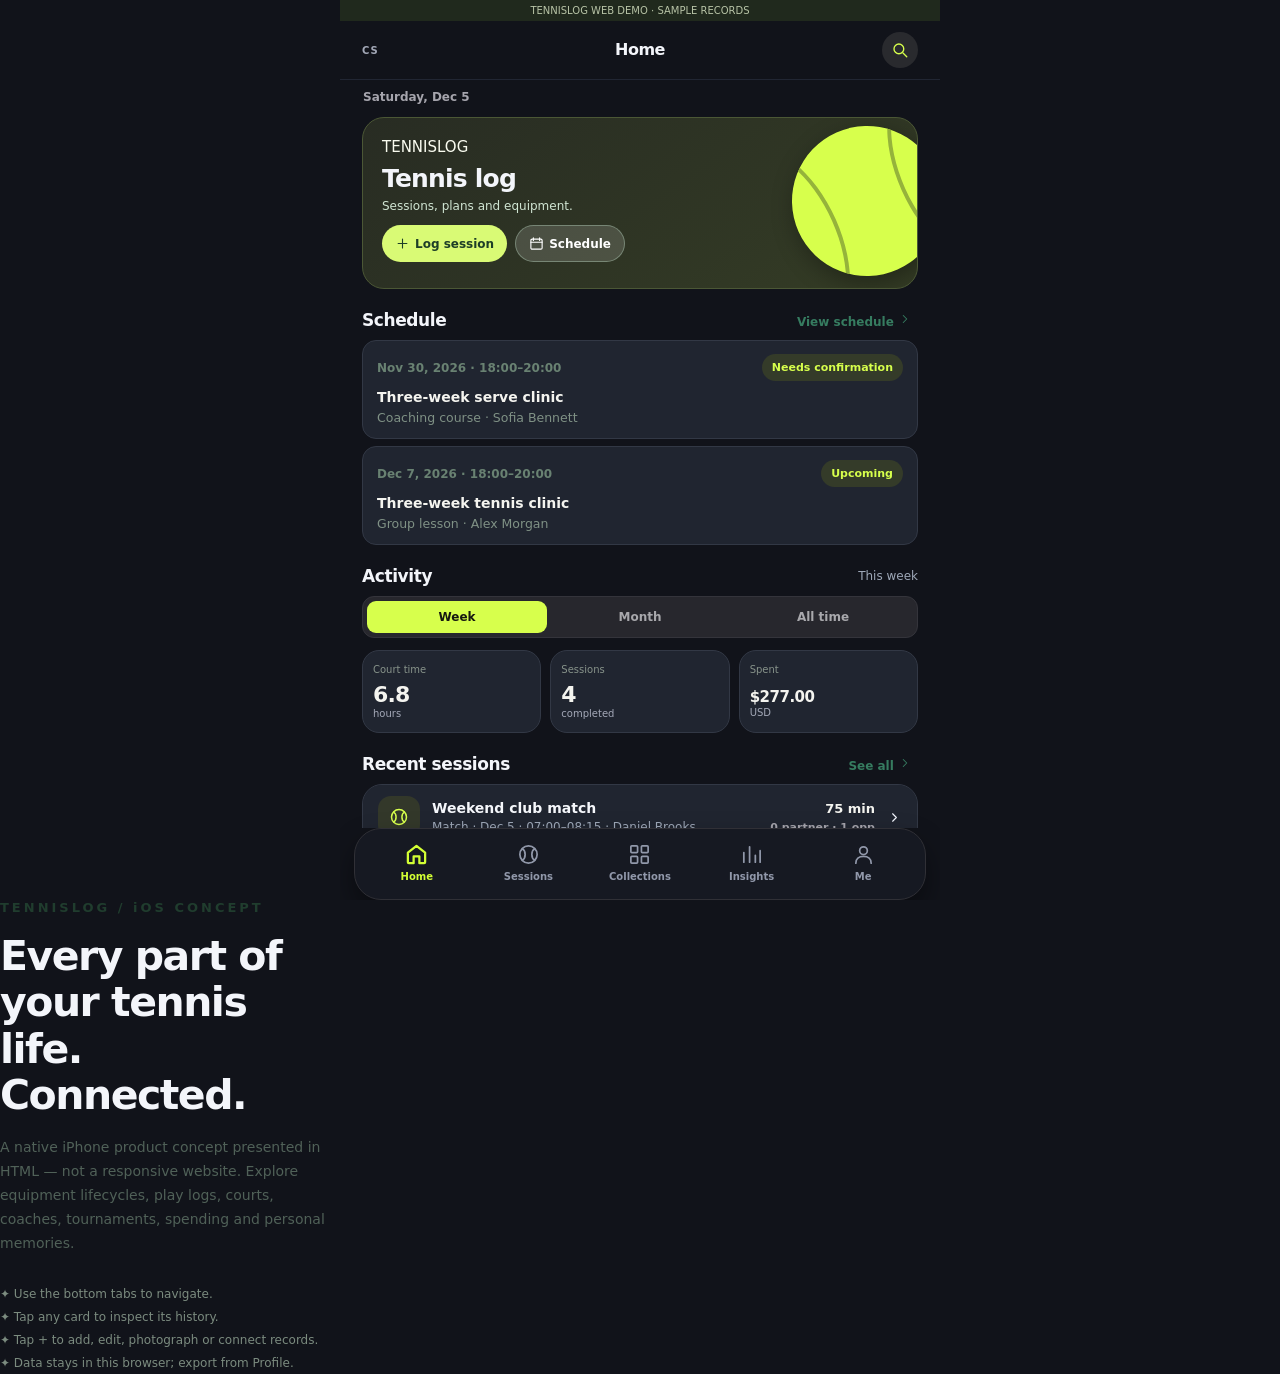
==== demo/index.html @ 7804914d "feat: add TennisLog website and interactive demo" ====
<!DOCTYPE html>
<html lang="en">
<head>
<meta charset="utf-8">
<meta name="viewport" content="width=device-width,initial-scale=1,viewport-fit=cover">
<meta name="theme-color" content="#f7f8f5">
<title>TennisLog — Interactive web demo</title>
<style>
:root{--bg:#f7f8f5;--white:#fff;--ink:#17251d;--muted:#849087;--secondary:#617168;--line:#e7ebe5;--green:#183a2b;--lime:#d9fa75;--mint:#edf6e9;--blue:#367c60;--warn:#af6d30;--danger:#bd514a;--shadow:0 16px 46px #2135290c;--safe-bottom:env(safe-area-inset-bottom,0px);font-family:-apple-system,BlinkMacSystemFont,'SF Pro Display','SF Pro Text',Inter,system-ui,sans-serif;-webkit-font-smoothing:antialiased;font-size:15px;color:var(--ink)}
*{box-sizing:border-box}html,body{margin:0;min-height:100%;background:#e9eeea}button,input,textarea,select{font:inherit}button{border:0;cursor:pointer}button:focus-visible,input:focus-visible,textarea:focus-visible,select:focus-visible{outline:3px solid #98cb7a;outline-offset:2px}svg{stroke:currentColor;fill:none;stroke-width:1.8;stroke-linecap:round;stroke-linejoin:round;flex-shrink:0}#stage{min-height:100vh;display:flex;align-items:center;justify-content:center;padding:20px;gap:52px}.phone{width:430px;height:min(920px,calc(100vh - 40px));min-height:620px;background:var(--bg);border:9px solid #18241d;border-radius:56px;box-shadow:0 32px 90px #14251c30,0 0 0 1px #87978b;display:flex;flex-direction:column;position:relative;overflow:hidden;flex:none}.phone:before{content:'';position:absolute;top:9px;left:50%;transform:translateX(-50%);width:110px;height:30px;background:#18241d;border-radius:28px;z-index:17}.status{height:56px;flex:none;display:flex;align-items:flex-end;padding:0 28px 10px;justify-content:space-between;font-size:13px;font-weight:750;background:var(--bg);z-index:9}.status-icons{display:flex;align-items:center;gap:5px}.status svg{width:16px;height:16px}.status .battery{width:22px;height:10px;border:1.6px solid currentColor;border-radius:3px;position:relative;margin-left:3px}.battery:before{content:'';width:15px;height:6px;background:currentColor;border-radius:1px;position:absolute;left:2px;top:1px}.battery:after{content:'';height:4px;width:2px;background:currentColor;position:absolute;right:-4px;top:2px;border-radius:0 2px 2px 0}.screen{flex:1;min-height:0;overflow-y:auto;overscroll-behavior:contain;scrollbar-width:none}.screen::-webkit-scrollbar,.overlay-content::-webkit-scrollbar{display:none}.appbar{min-height:56px;padding:7px 22px 6px;display:flex;align-items:center;justify-content:space-between;gap:8px}.appbar-title{font-weight:770;font-size:17px;letter-spacing:-.5px}.appbar-back{display:flex;align-items:center;gap:2px;background:transparent;color:var(--blue);padding:9px 0;font-size:16px;min-width:78px}.appbar-back svg{width:21px;height:21px}.appbar-actions{display:flex;align-items:center;gap:8px;min-width:72px;justify-content:flex-end}.action-round{width:36px;height:36px;border-radius:50%;background:#eaf0e9;display:grid;place-items:center;color:var(--green)}.action-round svg{width:18px;height:18px}.action-link{padding:8px 0;background:none;color:var(--blue);font-weight:650;font-size:15px}.page{padding:0 22px 24px}.page-title{font-size:34px;line-height:1.08;letter-spacing:-1.5px;font-weight:800;margin:12px 0 16px}.overline{font-size:10px;letter-spacing:1.6px;text-transform:uppercase;font-weight:800;color:#83938a}.subheading{font-size:20px;letter-spacing:-.7px;font-weight:790;margin:22px 0 12px}.small-muted{font-size:12px;color:var(--muted);line-height:1.5}.list-card{background:var(--white);border-radius:18px;overflow:hidden;box-shadow:0 2px 12px #20392b05;border:1px solid #eef1eb}.section-label{display:flex;align-items:center;justify-content:space-between;margin:24px 3px 11px}.section-label strong{font-size:19px;letter-spacing:-.5px}.see-all{background:none;font-size:13px;color:var(--blue);font-weight:690;padding:5px 0}.list-row{min-height:70px;width:100%;background:transparent;display:flex;align-items:center;gap:12px;text-align:left;padding:11px 15px;border-bottom:1px solid #eef1eb;color:var(--ink)}.list-row:last-child{border-bottom:0}.list-row:active,.category-tile:active,.quick-tile:active{background:#f3f6f1}.row-icon{display:grid;place-items:center;width:43px;height:43px;border-radius:13px;background:#eaf2e8;color:#42634c;flex:none}.row-icon svg{width:20px;height:20px}.row-icon.has-photo{background-size:cover;background-position:center}.row-icon.has-photo svg{display:none}.row-copy{min-width:0;flex:1}.row-title{font-size:14px;font-weight:720;overflow:hidden;white-space:nowrap;text-overflow:ellipsis}.row-sub{font-size:12px;color:var(--muted);margin-top:4px;overflow:hidden;white-space:nowrap;text-overflow:ellipsis}.row-trailing{text-align:right;flex:none;font-size:13px;font-weight:700}.row-trailing small{display:block;color:#9ca69e;font-weight:550;font-size:11px;margin-top:5px}.chev{color:#bac5bb;width:15px;height:15px}.hero{position:relative;background:#183c2c;color:white;padding:23px 22px 18px;border-radius:22px;overflow:hidden;min-height:195px;box-shadow:0 13px 30px #143e291c}.hero .overline{color:#a8cdad}.hero h1{font-size:30px;line-height:1.12;letter-spacing:-1.2px;margin:10px 0 7px;max-width:235px}.hero p{font-size:12px;line-height:1.5;color:#c5d9ca;margin:0;max-width:195px}.hero-ball{position:absolute;width:156px;height:156px;right:-30px;top:4px;background:#d8f578;border-radius:50%;box-shadow:0 13px 27px #091d144f;transform:rotate(-24deg);overflow:hidden}.hero-ball:after,.hero-ball:before{content:'';position:absolute;border:4px solid #91b751;border-radius:50%;width:96px;height:186px;top:-18px}.hero-ball:before{left:-65px}.hero-ball:after{right:-65px}.hero-btn{position:relative;z-index:1;display:inline-flex;align-items:center;gap:8px;border-radius:999px;background:var(--lime);padding:10px 14px;color:var(--green);font-weight:780;font-size:12px;margin-top:18px}.hero-btn svg{width:16px;height:16px}.stats-grid{display:grid;grid-template-columns:repeat(3,1fr);gap:9px;margin-top:15px}.stat-card{background:white;border-radius:17px;padding:15px 12px;border:1px solid #f0f2ed}.stat-card .label{font-size:10px;color:#87938a}.stat-card .value{font-weight:830;font-size:22px;letter-spacing:-.8px;margin:7px 0 1px}.stat-card .unit{font-size:10px;color:#87938a}.quick-grid{display:grid;grid-template-columns:repeat(4,1fr);gap:9px}.quick-tile{display:flex;flex-direction:column;gap:9px;align-items:center;justify-content:center;text-align:center;background:#fff;border:1px solid #edf0e9;border-radius:17px;padding:15px 4px 12px;min-height:96px}.quick-tile svg{width:23px;height:23px;color:var(--green)}.quick-tile span{font-size:11px;font-weight:680}.tabbar{height:75px;padding:9px 8px 16px;background:#ffffffef;border-top:1px solid #e8ece5;display:flex;justify-content:space-around;align-items:flex-start;backdrop-filter:blur(18px);flex:none;z-index:8}.tab{flex:1;color:#929d94;background:transparent;display:flex;flex-direction:column;align-items:center;gap:4px;font-size:10px;font-weight:650;padding:1px 0;min-width:0}.tab svg{width:23px;height:23px}.tab.active{color:var(--green)}.tab.active svg{stroke-width:2.5}.tablabel{line-height:1.2}.app-home-indicator{position:absolute;bottom:5px;width:120px;height:5px;border-radius:5px;background:#1b2720;left:calc(50% - 60px);z-index:12}.category-grid{display:grid;grid-template-columns:repeat(2,1fr);gap:11px}.category-tile{text-align:left;padding:17px;background:#fff;border-radius:20px;border:1px solid #eff1eb;min-height:130px;display:flex;flex-direction:column;align-items:flex-start}.category-icon{width:42px;height:42px;border-radius:13px;background:#e9f2e8;display:grid;place-items:center;color:#38604a}.category-icon svg{width:22px;height:22px}.category-tile strong{font-size:15px;margin-top:14px;letter-spacing:-.3px}.category-tile span{font-size:11px;color:var(--muted);margin-top:4px}.segmented{display:flex;gap:3px;padding:4px;border-radius:12px;background:#e9ede7;margin:0 0 15px}.segment{flex:1;padding:9px 3px;font-size:12px;font-weight:670;color:#657268;border-radius:9px;background:transparent}.segment.active{background:white;color:#142a1b;box-shadow:0 1px 5px #29423418}.search-field{width:100%;background:#e9ede8;border-radius:12px;display:flex;align-items:center;padding:0 12px;gap:8px;margin-bottom:15px;min-height:41px}.search-field svg{width:17px;height:17px;color:#89958e}.search-field input{background:none;border:0;outline:none;min-width:0;width:100%;font-size:14px}.search-field input::placeholder{color:#9aa49e}.badge{display:inline-flex;align-items:center;gap:4px;background:#edf3e9;border-radius:999px;color:#52725c;font-weight:670;font-size:10px;padding:5px 8px;white-space:nowrap}.badge.warning{color:#9b6631;background:#fbf1e1}.badge.dark{background:#daf28d;color:#284e30}.feature{background:white;border-radius:20px;border:1px solid #edf0e9;padding:17px}.feature-title{font-weight:780;font-size:16px;letter-spacing:-.4px;margin:0 0 7px}.feature-sub{font-size:12px;color:var(--muted);line-height:1.6}.progress{height:8px;border-radius:9px;background:#ebf0e9;overflow:hidden;margin-top:10px}.progress>div{height:100%;background:#99c86a;border-radius:9px}.two-stats{display:grid;grid-template-columns:1fr 1fr;gap:9px}.metric{padding:16px;background:#fff;border-radius:17px}.metric strong{font-size:23px;letter-spacing:-.7px}.metric span{display:block;color:#839088;font-size:11px;margin-top:6px}.detail-cover{height:177px;border-radius:20px;background:linear-gradient(140deg,#224634,#79a273);display:flex;align-items:center;justify-content:center;margin:7px 0 21px;position:relative;overflow:hidden}.detail-cover img{height:100%;width:100%;object-fit:cover}.detail-cover svg{width:76px;height:76px;color:#cee5b0;stroke-width:1.1}.detail-cover .corner-tag{position:absolute;bottom:12px;left:13px;background:#ffffffdb;color:#264030;font-size:11px;padding:6px 10px;border-radius:999px;font-weight:750}.detail-title{font-size:28px;font-weight:820;letter-spacing:-.9px;margin:0 0 5px}.detail-sub{font-size:13px;color:#809087;margin:0 0 20px;line-height:1.5}.detail-section{margin:20px 0}.detail-section h3{font-size:16px;letter-spacing:-.3px;margin:0 0 12px}.detail-grid{display:grid;grid-template-columns:1fr 1fr;gap:10px}.detail-field{background:white;padding:13px;border:1px solid #edf0eb;border-radius:13px;min-height:67px}.detail-field label{display:block;color:#91a095;font-size:11px;margin-bottom:7px}.detail-field strong{font-size:13px;font-weight:720;overflow-wrap:anywhere}.text-panel{border-radius:15px;padding:15px;background:white;white-space:pre-wrap;line-height:1.6;font-size:13px;color:#4e5d54;border:1px solid #edf0e9}.activity-card{padding:15px;background:white;border:1px solid #edf0e9;border-radius:19px;margin-bottom:11px;width:100%;text-align:left;color:var(--ink)}.activity-date{font-size:11px;color:#8fa093}.activity-heading{display:flex;align-items:center;justify-content:space-between;margin-top:7px}.activity-heading strong{font-size:16px;letter-spacing:-.4px}.activity-details{display:flex;gap:10px;align-items:center;color:#77897d;font-size:12px;margin-top:11px;flex-wrap:wrap}.activity-details span{display:flex;align-items:center;gap:4px}.activity-details svg{width:14px;height:14px}.tennis-score{font-size:15px;font-weight:750;color:#365842}.pill-filters{display:flex;gap:8px;overflow-x:auto;padding-bottom:11px;scrollbar-width:none;margin-right:-22px}.pill{padding:9px 13px;border-radius:999px;background:white;border:1px solid #e6eae4;white-space:nowrap;color:#7b8980;font-weight:650;font-size:12px}.pill.on{background:var(--green);color:#fff;border-color:var(--green)}.insight-bar{display:flex;align-items:center;gap:12px;margin:13px 0}.insight-bar>span{font-size:12px;width:112px;flex:none;overflow:hidden;text-overflow:ellipsis;white-space:nowrap}.insight-bar .track{height:10px;background:#eef2e9;flex:1;border-radius:10px;overflow:hidden}.insight-bar .track>div{height:100%;border-radius:10px;background:#9dc777}.insight-bar small{color:#75877a;font-size:11px;width:45px;text-align:right}.callout{background:#e6f1dd;border-radius:16px;padding:16px;color:#395a3d;font-size:12px;line-height:1.6}.callout strong{display:block;color:#26462c;font-size:14px;margin-bottom:5px}.empty{padding:34px 17px;color:#87948a;text-align:center;font-size:13px;line-height:1.6;background:white;border-radius:17px}.empty svg{height:29px;width:29px;margin-bottom:9px;color:#8aaa8f}.float-add{position:sticky;bottom:16px;margin:6px 0 0 auto;background:var(--green);color:#fff;border-radius:99px;padding:13px 17px;display:flex;gap:7px;align-items:center;font-weight:760;box-shadow:0 8px 24px #133c2470;z-index:2;font-size:13px}.float-add svg{width:17px;height:17px}.overlay{position:absolute;inset:0;z-index:22;pointer-events:none}.overlay.active{pointer-events:auto}.scrim{position:absolute;inset:0;background:#0a1b136b;backdrop-filter:blur(3px)}.sheet{position:absolute;bottom:0;left:0;right:0;background:#f9faf7;border-radius:27px 27px 0 0;max-height:94%;display:flex;flex-direction:column;overflow:hidden;box-shadow:0 -15px 45px #09231626;animation:slideup .22s ease-out}.sheet.short{max-height:80%}.sheet-handle{width:35px;height:5px;background:#cbd3cb;border-radius:4px;align-self:center;margin:9px 0 7px}.sheet-head{padding:7px 19px 13px;display:flex;align-items:center;justify-content:space-between;border-bottom:1px solid #e9ede8;flex:none}.sheet-head strong{font-size:17px;letter-spacing:-.4px}.sheet-head button{font-size:15px;color:var(--blue);background:none;padding:8px 3px;min-width:56px;text-align:left}.sheet-head button:last-child{text-align:right;font-weight:770}.overlay-content{padding:17px 20px 28px;overflow:auto;min-height:0;overscroll-behavior:contain}.sheet-footer{padding:12px 20px 23px;border-top:1px solid #e7ece6;background:#f9faf7;flex:none}.primary-btn{width:100%;border-radius:13px;padding:14px 18px;background:var(--green);color:white;font-size:15px;font-weight:730}.secondary-btn{width:100%;border-radius:13px;padding:13px;background:#eef3eb;color:var(--green);font-weight:700}.danger-btn{background:#fff3f1;color:var(--danger);padding:13px;border-radius:13px;font-weight:700;width:100%}.form-section{margin-bottom:19px}.form-title{font-size:11px;color:#7f8c81;letter-spacing:.3px;text-transform:uppercase;font-weight:780;margin:0 0 9px 3px}.form-card{border-radius:15px;background:white;overflow:hidden;border:1px solid #edf1eb}.form-row{min-height:52px;padding:11px 14px;border-bottom:1px solid #eef2ed;display:flex;align-items:center;gap:9px}.form-row:last-child{border-bottom:0}.form-row>label{color:#46584c;font-size:13px;flex:0 0 108px;line-height:1.35}.form-row input,.form-row select{min-width:0;max-width:100%;width:100%;font-size:14px;text-align:right;color:var(--ink);border:0;background:transparent;outline:none;padding:6px 0}.form-row input::placeholder,.memo-input::placeholder{color:#b0bcb2}.form-row select{direction:rtl}.form-row input[type=date],.form-row input[type=time]{color-scheme:light}.memo-input{width:100%;border:0;outline:0;background:white;resize:vertical;min-height:110px;padding:15px;border-radius:15px;font-size:14px;line-height:1.6;color:var(--ink)}.select-chips{display:flex;flex-wrap:wrap;gap:8px;background:white;padding:12px;border-radius:14px}.pick-chip{border:1px solid #e0e9de;padding:9px 12px;border-radius:999px;font-size:12px;font-weight:650;color:#728575;display:flex;gap:6px;align-items:center;cursor:pointer}.pick-chip input{position:absolute;opacity:0;pointer-events:none}.pick-chip.selected{background:#e5f4ce;color:#31593a;border-color:#aaca87}.pick-chip svg{width:14px;height:14px}.photo-add{min-height:93px;background:#fff;border:1px dashed #cbd9ca;border-radius:16px;display:flex;justify-content:center;align-items:center;flex-direction:column;gap:7px;color:#557661;font-weight:710;font-size:12px;cursor:pointer}.photo-add svg{height:24px;width:24px}.photo-strip{display:flex;gap:9px;margin:9px 0;overflow:auto}.photo-thumb{width:93px;height:93px;border-radius:14px;overflow:hidden;position:relative;flex:none}.photo-thumb img{width:100%;height:100%;object-fit:cover}.photo-thumb button{position:absolute;top:5px;right:5px;border-radius:50%;background:#17261deb;color:white;width:23px;height:23px;font-size:14px}.field-explainer{font-size:11px;color:#97a298;margin-top:7px;line-height:1.45;padding-left:4px}.toast{position:absolute;z-index:31;left:23px;right:23px;bottom:94px;text-align:center;padding:12px 14px;background:#1e392cd9;color:#fff;border-radius:12px;font-size:12px;box-shadow:0 6px 22px #1d382b4f}.action-list{display:flex;flex-direction:column;gap:10px}.action-option{display:flex;align-items:center;gap:13px;text-align:left;width:100%;background:white;padding:14px;border:1px solid #edf0eb;border-radius:15px;font-size:14px;font-weight:720;color:var(--ink)}.action-option svg{width:19px;height:19px;color:#50715a}.action-option small{display:block;color:#9cab9e;font-size:11px;font-weight:500;margin-top:3px}.timer-panel{background:var(--green);color:white;text-align:center;padding:23px;border-radius:20px}.timer-panel .clock{font-size:45px;letter-spacing:-1.5px;font-weight:800;font-variant-numeric:tabular-nums;margin:12px 0}.timer-panel button{background:var(--lime);padding:12px 21px;border-radius:99px;color:#29412d;font-weight:760}.photo-wall{display:grid;grid-template-columns:repeat(3,1fr);gap:8px}.photo-wall button{padding:0;aspect-ratio:1;border-radius:11px;overflow:hidden;background:#e5eae2}.photo-wall img{height:100%;width:100%;object-fit:cover}.photo-lightbox{position:absolute;z-index:30;background:#101914ed;inset:0;display:grid;place-items:center}.photo-lightbox img{max-width:100%;max-height:82%;object-fit:contain}.photo-lightbox button{position:absolute;top:52px;right:21px;background:#ffffff33;color:white;border-radius:99px;padding:8px;display:grid;place-items:center}.side-explainer{width:330px;color:#506158}.side-explainer .brand{font-size:13px;letter-spacing:3px;font-weight:830;color:#203d2e}.side-explainer h1{font-size:41px;line-height:1.13;letter-spacing:-1.5px;color:#203d2e;margin:18px 0}.side-explainer p{line-height:1.7;font-size:14px}.side-explainer .hint{margin-top:28px;font-size:12px;color:#7b8b7f;line-height:1.9}.separator{height:1px;background:var(--line);margin:15px 0}.mini-inline{display:flex;gap:6px;flex-wrap:wrap}.inline-note{color:#87958b;font-size:12px;line-height:1.5}.kv-inline{display:flex;align-items:center;gap:9px;font-size:12px;color:#7e9082}.kv-inline svg{width:14px;height:14px}.focus-card{background:#ecf5e5;padding:15px 16px;border-radius:17px;display:flex;gap:12px;align-items:center}.focus-card svg{height:25px;width:25px;color:#477750}.note-preview{background:white;border-radius:17px;padding:16px;border:1px solid #eef0ea;text-align:left;color:var(--ink);display:block;width:100%;margin:9px 0}.note-preview strong{font-size:14px}.note-preview p{font-size:12px;color:#78897c;line-height:1.6;margin:7px 0}.hint-row{font-size:11px;color:#849489;display:flex;align-items:center;gap:6px;margin:8px 2px}.hint-row svg{width:14px;height:14px}.toast.hidden{display:none}@keyframes slideup{from{transform:translateY(28px);opacity:.85}to{transform:translateY(0);opacity:1}}
@media(max-width:780px){#stage{padding:0;display:block;background:var(--bg)}.phone{height:100dvh;min-height:0;max-height:none;width:100%;max-width:none;border:0;border-radius:0;box-shadow:none}.phone:before{display:none}.status{padding-top:env(safe-area-inset-top,0px);height:calc(53px + env(safe-area-inset-top,0px));align-items:center;padding-bottom:0}.tabbar{padding-bottom:calc(12px + var(--safe-bottom));height:calc(71px + var(--safe-bottom))}.app-home-indicator{display:none}.side-explainer{display:none}.sheet-footer{padding-bottom:calc(17px + var(--safe-bottom))}.sheet{max-height:95%}}
/* TENNISLOG v4: native-feeling dense editors and individual tennis history */
.cs-pill{border-radius:999px;padding:7px 10px;font-size:11px;font-weight:710;background:#eaf1e9;color:#41664f;display:inline-flex;align-items:center;gap:5px}
.cs-pill.orange{background:#faecd9;color:#94662b}.cs-pill.red{background:#f9e9e6;color:#a84b46}.cs-pill.dark{background:#1b402e;color:#fff}
.cs-subtitle{font-weight:780;font-size:14px;letter-spacing:-.3px;margin:15px 0 9px;color:#284132}
.cs-row{display:flex;align-items:center;justify-content:space-between;gap:8px}.cs-row>*{min-width:0}
.cs-card{background:#fff;border:1px solid #e7eee7;border-radius:17px;padding:15px;margin:11px 0;box-shadow:0 2px 8px #163a2a05}
.cs-timeline{border-left:2px solid #d4e3d2;margin:8px 0 0 10px;padding:0 0 1px 18px}
.cs-event{position:relative;margin-bottom:14px}.cs-event:before{position:absolute;content:'';width:11px;height:11px;border-radius:50%;background:#a9c8a1;border:2px solid white;box-shadow:0 0 0 1px #cadfca;left:-26px;top:4px}
.cs-event h4{font-size:13px;margin:0 0 3px}.cs-event p{font-size:12px;color:#677a6d;line-height:1.55;margin:2px 0}
.cs-muted{color:#82948a;font-size:12px;line-height:1.5}
.cs-input{display:block;width:100%;border:1px solid #e5eae2;border-radius:11px;background:#fff;padding:10px;color:#172c20;font-size:14px;min-width:0}
.cs-input:focus{outline:2px solid #b3d497}
.cs-label{font-size:11px;color:#6f8275;display:block;font-weight:650;margin:0 0 6px}
.cs-grid{display:grid;grid-template-columns:1fr 1fr;gap:10px}.cs-stack{display:flex;flex-direction:column;gap:8px}
.cs-mini-btn{background:#eff4ec;color:#315c3f;border-radius:10px;padding:9px 11px;font-size:12px;font-weight:720}
.cs-mini-btn.dark{background:#1e4630;color:#fff}.cs-mini-btn.red{background:#faeeec;color:#9b453f}
.cs-quiet{background:none;border:0;color:#52735e;font-size:12px;font-weight:710;padding:8px 4px}
.cs-toggle{display:inline-flex;align-items:center;gap:8px;font-size:12px;font-weight:700}
.cs-toggle input{width:19px;height:19px;accent-color:#2c6744}
.cs-scoring{background:#f5f8f2;border-radius:14px;padding:12px;margin:10px 0;border:1px solid #e8efe6}
.cs-points{display:flex;gap:7px;justify-content:space-between;align-items:center;margin:10px 0}
.cs-pointbtn{width:45%;padding:10px;border-radius:12px;background:#e4f1e0;color:#245435;font-weight:760}
.cs-pointbtn.op{background:#f4e8dc;color:#82572f}
.cs-stat{font-size:23px;font-weight:820;letter-spacing:-.6px}
.cs-dots{display:flex;flex-wrap:wrap;gap:6px}
.cs-tag{display:inline-flex;gap:5px;align-items:center;font-size:11px;font-weight:650;padding:6px 8px;border-radius:8px;background:#edf4e9;color:#487055}
.cs-tag.gray{background:#f0f1ee;color:#627468}
.cs-actions{display:flex;gap:8px;flex-wrap:wrap;margin-top:11px}
.cs-nostyle{border:0;background:transparent;color:inherit;font:inherit;text-align:inherit}
.cs-alert{border:1px solid #e8d6bc;background:#fef5e9;border-radius:14px;padding:13px;margin:12px 0;color:#765b39;font-size:12px;line-height:1.6}
.cs-keyline{height:1px;background:#eaf0e8;margin:12px 0}
.cs-overlay-card{position:sticky;top:0;background:#f7f8f5;z-index:4;padding-bottom:10px}
.cs-checks{display:flex;flex-wrap:wrap;gap:8px}
.cs-choice{display:inline-flex;align-items:center;gap:5px;border:1px solid #e5ebe4;background:white;border-radius:999px;padding:8px 10px;font-size:12px;font-weight:600;color:#43604c}
.cs-choice input{accent-color:#2d6246}
.cs-days{display:grid;grid-template-columns:repeat(7,1fr);gap:5px}
.cs-day{display:flex;justify-content:center;align-items:center;flex-direction:column;border-radius:10px;border:1px solid #e1ebe0;background:#fff;font-size:11px;min-height:43px}
.cs-day input{accent-color:#275c41}
.cs-calendar{display:flex;gap:5px;align-items:center;overflow:auto;margin:10px 0}
.cs-calendar button{min-width:49px;background:#f1f5ec;border-radius:12px;padding:10px 7px;text-align:center;font-size:12px;color:#5c7664}
.cs-calendar button.active{background:#214b32;color:#fff}
.cs-banner{background:linear-gradient(120deg,#1d4430,#547d56);padding:17px;color:white;border-radius:18px;margin:12px 0}
.cs-banner h3{font-size:20px;letter-spacing:-.6px;margin:3px 0 6px}
.cs-banner p{font-size:12px;color:#c8dfcb;margin:0}
.cs-hide{display:none!important}
.cs-readonly{background:#f1f5ef;color:#667b6b}
.cs-top-actions{display:flex;gap:7px;margin:10px 0}
.cs-top-actions button{flex:1;min-width:0}
.cs-list-card{width:100%;text-align:left;border-radius:14px;background:white;border:1px solid #e8eee7;padding:13px;margin:7px 0;display:block;color:#1a2a20}
.cs-list-card small{display:block;margin-top:5px;color:#7f9185}
.cs-indicator{background:#dcefbd;color:#2e6338;border-radius:9px;padding:6px 8px;font-size:11px;font-weight:700}
.cs-separator{border-top:1px solid #e4ece4;margin:10px 0}
.cs-footer-note{color:#8ca095;font-size:11px;line-height:1.55;margin:8px 0}
.cs-sheet-actions{display:flex;gap:10px}.cs-sheet-actions button{flex:1}
@media(max-width:650px){.cs-grid{gap:7px}.cs-card{padding:12px}.cs-input{font-size:16px} .cs-days{gap:3px} }


/* v5 editorial and iOS information architecture */
.v5-title{font-size:27px;font-weight:760;letter-spacing:-.8px;margin:10px 0 18px;line-height:1.2}.v5-eyebrow{font-size:12px;color:#809087;font-weight:600;margin-top:8px}.v5-action-card{border-radius:19px;background:#193e2d;color:#fdfefc;padding:19px 18px 16px;margin:12px 0 20px}.v5-action-card strong{font-size:17px;letter-spacing:-.3px}.v5-action-card p{font-size:12px;color:#c6ddc9;margin:6px 0 0}.v5-action-buttons{display:grid;grid-template-columns:1fr 1fr;gap:9px;margin-top:19px}.v5-action-buttons button{background:#d7f28c;color:#214330;border-radius:13px;font-size:13px;font-weight:750;padding:12px 6px;display:flex;align-items:center;justify-content:center;gap:7px}.v5-action-buttons button+button{background:#ebf3e6;color:#315341}.v5-section-heading{display:flex;justify-content:space-between;align-items:center;margin:22px 2px 11px;gap:8px}.v5-section-heading strong{font-size:17px;font-weight:740;letter-spacing:-.35px}.v5-section-heading button{display:inline-flex;align-items:center;gap:3px;color:#467455;background:none;font-size:12px;font-weight:700;padding:7px 2px}.v5-section-heading svg{width:14px;height:14px}.v5-soft{color:#87988c;font-size:12px}.v5-period{margin-bottom:12px}.v5-metrics{margin-top:0}.v5-metrics .stat-card{padding:13px 10px}.v5-metrics .value{font-size:22px}.v5-metrics .value.v5-amount{font-size:15px;white-space:nowrap;overflow:hidden;text-overflow:ellipsis;letter-spacing:-.5px;padding-top:6px}.v5-link-grid{display:grid;grid-template-columns:1fr 1fr;gap:9px;margin:16px 0}.v5-link-grid button{border-radius:13px;border:1px solid #e3eae0;background:#fff;color:#284532;padding:12px 7px;display:flex;gap:7px;align-items:center;justify-content:center;font-size:12px;font-weight:710}.v5-occ{padding:13px 14px}.v5-event-date{font-size:12px;color:#698272;font-weight:620}.v5-event-title{display:block;font-size:14px;margin-top:8px;font-weight:720}.v5-blank{color:#788c7e;font-size:13px;line-height:1.55;border-radius:15px;border:1px dashed #d9e3d9;background:#fff;padding:17px}.v5-blank button{color:#2c7553;font-weight:700;background:none}.v5-list-actions{margin:7px 0 15px}.v5-list-actions span{font-size:12px;color:#81948a}.v5-notice{display:flex;gap:8px;align-items:center;border-radius:15px;background:#fff;border:1px solid #e7eee7;padding:11px;margin:9px 0}.v5-notice-primary{flex:1;text-align:left;background:none;color:#203829;display:flex;flex-direction:column;gap:5px;min-width:0}.v5-notice-primary strong{font-size:13px}.v5-notice-primary span{font-size:12px;color:#82948a}.v5-notice-dismiss{border-radius:50%;background:#eef4e9;color:#497254;width:33px;height:33px;display:grid;place-items:center;flex:none}.v5-bell{position:relative}.v5-count{position:absolute;right:-4px;top:-5px;background:#c25443;color:#fff;font-size:9px;font-weight:800;min-width:16px;height:16px;border-radius:10px;display:grid;place-items:center;padding:0 3px}.v5-footnote,.v5-guidance{font-size:11px;color:#8a9b90;line-height:1.6;margin:14px 0}.v5-subtext{font-size:13px;color:#6e8373;line-height:1.6;margin:8px 0 14px}.v5-ball-item{background:#f7faf5;border-radius:11px;border:1px solid #e7eee5;padding:9px;margin:6px 0}.v5-ball-item .cs-choice{border:0;padding:2px;display:flex;align-items:flex-start;flex-wrap:wrap;background:none;border-radius:0;gap:5px;width:100%}.v5-ball-item .cs-choice small{display:block;color:#839789;font-size:10px;width:100%;margin-left:22px}.v5-ball-details{background:#fff;border-radius:10px;padding:10px;margin-top:8px;display:grid;grid-template-columns:1fr 95px;gap:7px}.v5-ball-details label{font-size:10px;color:#6b8172}.v5-ball-details .cs-input{margin-top:5px;padding:9px}.v5-ball-details p{grid-column:1 / -1;color:#899b8e;font-size:10px;margin:2px 0;line-height:1.5}.v5-previous{font-size:11px;color:#7e7f78;padding:9px;background:#f5f1e9;border-radius:9px}.v5-composer-switch{position:sticky;top:0;z-index:6;margin:0 0 17px}.page>.category-grid{margin-top:6px}.page>.category-grid .category-tile{min-height:125px}.v5-home .list-row{min-height:64px}

/* v6: native navigation hierarchy and analytical views */
.appbar{position:relative;min-height:56px;justify-content:space-between}
.appbar-title{position:absolute;left:87px;right:87px;top:50%;transform:translateY(-50%);font-weight:720;text-align:center;white-space:nowrap;overflow:hidden;text-overflow:ellipsis;pointer-events:none}
.appbar-back,.appbar-actions{position:relative;z-index:2}
.page>.v5-title,.page>.page-title:first-child{display:none}
.page{padding-top:9px}
.v6-date{color:#788b7e;font-size:12px;font-weight:600;margin:3px 1px 13px}
.v6-hero{min-height:172px;padding:20px 19px 16px;margin-bottom:11px}
.v6-hero .hero-ball{width:150px;height:150px;right:-25px;top:8px}
.v6-hero h2{position:relative;z-index:1;font-size:25px;letter-spacing:-.8px;line-height:1.1;margin:9px 0 5px;color:white;max-width:220px}
.v6-hero .hero-sub{position:relative;z-index:1;font-size:12px;color:#d0e5d3;margin:0 0 11px;max-width:245px;line-height:1.4}
.v6-hero .hero-over{position:relative;z-index:1;font-size:10px;font-weight:750;color:#d5e5d2;letter-spacing:1.2px}
.v6-hero-actions{display:flex;gap:8px;position:relative;z-index:2}
.v6-hero-actions button{border-radius:99px;padding:10px 13px;font-size:12px;font-weight:730;display:flex;align-items:center;gap:5px;background:#d9fa75;color:#1d3e27}
.v6-hero-actions button.secondary{background:#ffffff25;color:white;border:1px solid #b7d5be67}
.v6-hero-actions svg{width:15px;height:15px}
.v6-sectionbar{display:flex;justify-content:space-between;align-items:center;margin:17px 0 10px}
.v6-sectionbar strong{font-size:17px;letter-spacing:-.4px}
.v6-sectionbar button{background:none;color:#367c60;font-size:12px;font-weight:650}
.v6-metricline{display:flex;gap:8px;align-items:center}
.v6-summary-pill{border:1px solid #e3eae2;background:white;border-radius:14px;padding:12px;flex:1;text-align:center}
.v6-summary-pill strong{display:block;font-size:22px;color:#1b3828}
.v6-summary-pill span{font-size:11px;color:#82938a}
.v6-filters{display:flex;gap:7px;overflow-x:auto;scrollbar-width:none;margin:12px 0}
.v6-filters button{white-space:nowrap;background:#e8eee7;color:#596e5e;border-radius:99px;padding:9px 13px;font-size:12px;font-weight:670}
.v6-filters button.active{background:#1f4732;color:white}
.v6-select{width:100%;background:#fff;border:1px solid #e1e8e0;border-radius:12px;min-height:44px;padding:9px;color:#173629}
.v6-cross-cards{display:flex;flex-direction:column;gap:9px;margin-top:10px}
.v6-cross-row{background:white;border:1px solid #e7ebe6;border-radius:15px;width:100%;padding:14px;text-align:left;color:#183329}
.v6-cross-top{display:flex;align-items:center;justify-content:space-between;gap:8px}
.v6-cross-title{font-size:14px;font-weight:760;overflow:hidden;text-overflow:ellipsis;white-space:nowrap}
.v6-cross-sub{font-size:11px;color:#708579;margin-top:4px}
.v6-cross-metrics{display:grid;grid-template-columns:repeat(4,minmax(0,1fr));gap:5px;margin-top:12px;border-top:1px solid #edf0ec;padding-top:10px}
.v6-cross-metrics b{display:block;font-size:14px;line-height:1.3}
.v6-cross-metrics span{font-size:10px;color:#87968a;line-height:1.35}
.v6-smallnote{font-size:11px;color:#75887a;line-height:1.5;margin:9px 2px}
.v6-stringjob-row{display:block;background:white;border:1px solid #e9eee9;padding:13px;border-radius:14px;margin:8px 0}
.v6-stringjob-row strong{font-size:14px}
.v6-stringjob-row p{font-size:12px;color:#698072;line-height:1.5;margin:5px 0}
.v6-stringjob-row small{color:#8c9b92}
.v6-analysis-empty{background:#fff;border-radius:15px;padding:24px;text-align:center;color:#819184;font-size:13px}
.v6-sticky-toolbar{display:flex;justify-content:space-between;gap:9px;margin:13px 0}
.v6-sticky-toolbar button{flex:1}
.v6-tb-label{color:#7c9181;font-size:11px;font-weight:700;margin:10px 0 5px}
@media(min-width:781px){.v6-cross-metrics{gap:12px}}


/* V7 iOS visual system — intentionally matches the delivered browser render. */
:root{--bg:#f6f7f3;--ink:#192c22;--green:#1c4232;--blue:#2a6e54;--muted:#819188;--line:#e6ebe4;--lime:#e1f6ac;--shadow:0 3px 15px rgba(30,58,43,.045)}
.phone{background:var(--bg);border-color:#17251e}.status{background:var(--bg);padding-bottom:11px}.appbar{height:59px;min-height:59px;position:relative;padding:8px 22px}.appbar-title{position:absolute;left:50%;transform:translateX(-50%);top:17px;max-width:46%;font-size:17px;line-height:26px;text-align:center;overflow:hidden;white-space:nowrap;text-overflow:ellipsis;pointer-events:none}.appbar>.overline{font-size:11px;letter-spacing:.16em;font-weight:800}.appbar-actions{margin-left:auto;z-index:2}.appbar-back{z-index:2}
.page{padding-left:21px;padding-right:21px;padding-bottom:35px}.v5-title{font-size:27px!important;letter-spacing:-.8px!important;line-height:1.1!important}.v5-eyebrow,.overline{font-weight:700;letter-spacing:.1em}.v5-section-heading,.section-label{margin-top:23px;margin-bottom:12px}.v5-section-heading strong,.section-label strong{font-size:18px;letter-spacing:-.35px}.feature,.list-card,.v6-cross-row,.v7-chart-card,.v7-link-card{border:1px solid #e5ebe4;border-radius:20px;box-shadow:var(--shadow);background:#fff}.feature{padding:17px}.list-row{min-height:74px}.row-icon{background:#e9f1e7;color:#2e614b;border-radius:13px;width:42px;height:42px}.row-title{font-size:14px;font-weight:730}.row-sub{font-size:12px;color:#809088}.tabbar{background:rgba(255,255,255,.98);padding-top:11px;height:77px;border-top-color:#e7eae5}.tab.active{color:#193e2e}.tab .tablabel{font-size:10px}.action-round{background:#eaf1e7}.segment{font-weight:700}.segment.active{background:#fff}.v5-action-card{border-radius:23px;box-shadow:0 7px 22px rgba(19,57,37,.09)}.v5-action-buttons button{border-radius:12px}.v6-cross-row{padding:17px 15px}.v6-cross-metrics>div b{font-size:17px}.v6-cross-title{font-weight:770}.v6-date{margin-top:8px;font-weight:680;color:#8a9b90}.v6-select{border-radius:11px}.v6-analysis-empty,.v7-empty{padding:24px 18px;text-align:center;color:#7d9086;font-size:13px}.v6-sectionbar{margin-top:21px}.v6-sectionbar strong{font-size:17px}.v7-screen-intro{display:flex;justify-content:space-between;align-items:baseline;margin:9px 0 16px}.v7-screen-intro strong{font-size:28px;letter-spacing:-.8px}.v7-screen-intro span,.v7-resultcount{font-size:12px;color:#8a9c91}.v7-resultcount{margin:5px 1px 11px}.v7-filter-scroll{display:flex;overflow-x:auto;scrollbar-width:none;gap:7px;margin:0 -21px 13px;padding:0 21px 4px}.v7-filter-scroll::-webkit-scrollbar{display:none}.v7-chip{flex:none;border-radius:999px;background:#e9efe7;color:#6d8376;padding:10px 14px;font-size:12px;font-weight:760}.v7-chip.active{background:#244b39;color:#fff}.v7-collection .search-field{background:#e8ede7}
.v7-panel-heading{display:flex;justify-content:space-between;align-items:center;gap:10px;margin:14px 1px 13px}.v7-panel-heading h1{font-size:26px;letter-spacing:-.8px;margin:0}.v7-panel-heading h2{font-size:18px;letter-spacing:-.4px;margin:0}.v7-panel-heading span{display:block;color:#87978b;font-size:11px;margin-top:5px}.v7-link,.v7-text-button{font-size:12px;color:#287651;font-weight:800;background:transparent;padding:6px 2px;display:inline-flex;align-items:center;white-space:nowrap}.v7-link svg{width:14px}.v7-hero-metrics{display:grid;grid-template-columns:1fr 1fr 1fr;gap:8px;margin:13px 0 17px}.v7-hero-metrics>div{background:#224634;color:white;min-height:93px;border-radius:17px;padding:13px 10px}.v7-hero-metrics>div:nth-child(2){background:#3a6950}.v7-hero-metrics>div:nth-child(3){background:#e8f0df;color:#224634}.v7-hero-metrics span{display:block;font-size:10px;font-weight:650;opacity:.78}.v7-hero-metrics b{display:block;margin-top:10px;font-size:20px;letter-spacing:-.8px;white-space:nowrap}.v7-hero-metrics small{font-size:11px;margin-left:2px}.v7-chart-card{padding:18px 16px;margin:13px 0 16px}.v7-panel-header{display:flex;justify-content:space-between;align-items:start;margin-bottom:18px;gap:8px}.v7-panel-header strong{display:block;font-size:15px;letter-spacing:-.3px}.v7-panel-header span{display:block;color:#89998e;font-size:11px;margin-top:4px;line-height:1.4}.v7-panel-header>.v7-chart-unit{background:#eff3e9;color:#56715d;font-size:10px;font-weight:800;padding:6px 9px;border-radius:99px;margin:0}.v7-bar-chart{display:grid;grid-template-columns:repeat(auto-fit,minmax(0,1fr));gap:7px;align-items:end;width:100%}.v7-bar-cell{display:flex;flex-direction:column;align-items:center;gap:6px;min-width:0}.v7-bar-track{height:var(--chart-h);width:100%;max-width:43px;display:flex;align-items:end;justify-content:center;border-radius:7px 7px 4px 4px;background:linear-gradient(180deg,rgba(229,235,225,.15),rgba(230,235,227,.32));overflow:hidden}.v7-bar-fill{width:80%;border-radius:6px 6px 3px 3px;background:linear-gradient(180deg,#4f8a65,#23513b);min-height:0}.v7-bar-fill.latest{background:linear-gradient(180deg,#b9d77d,#84a857)}.v7-bar-value{font-size:10px;font-weight:730;color:#355a43;height:14px}.v7-bar-caption{font-size:10px;font-weight:650;color:#89968d;text-align:center;white-space:nowrap}.v7-play-trend{margin-top:14px}.v7-horizontal-chart{display:flex;flex-direction:column;gap:15px}.v7-hbar-text{display:flex;align-items:center;justify-content:space-between;gap:10px;margin-bottom:6px}.v7-hbar-text strong{font-size:12px;font-weight:740;overflow:hidden;white-space:nowrap;text-overflow:ellipsis}.v7-hbar-text span{font-size:12px;color:#647b6b;font-weight:750;flex:none}.v7-hbar-track{height:11px;border-radius:20px;background:#ecf0e9;overflow:hidden}.v7-hbar-track>div{height:100%;border-radius:20px;background:linear-gradient(90deg,#2f7050,#a4c8a2)}.v7-hbar-row:nth-child(even) .v7-hbar-track>div{background:linear-gradient(90deg,#577a65,#c6d8b2)}.v7-donut-layout{display:flex;gap:18px;align-items:center}.v7-donut{width:140px;height:140px;border-radius:50%;flex:none;display:grid;place-items:center}.v7-donut-hole{width:101px;height:101px;border-radius:50%;background:white;display:flex;flex-direction:column;justify-content:center;align-items:center}.v7-donut-hole b{font-size:22px;letter-spacing:-.8px}.v7-donut-hole small{font-size:10px;color:#829388}.v7-legend{flex:1;min-width:0;display:flex;flex-direction:column;gap:11px}.v7-legend>div{display:flex;gap:7px;align-items:center;font-size:11px}.v7-legend i{width:9px;height:9px;border-radius:3px;flex:none}.v7-legend span{flex:1;color:#6a796f;overflow:hidden;white-space:nowrap;text-overflow:ellipsis}.v7-legend b{flex:none;font-size:11px}.v7-link-card{overflow:hidden}.v7-feature-row{width:100%;display:flex;align-items:center;gap:12px;text-align:left;padding:13px 14px;background:white;border-bottom:1px solid #ecf0e9;color:#193b2b;min-height:72px}.v7-feature-row:last-child{border-bottom:0}.v7-feature-row>span:nth-child(2){display:flex;flex:1;flex-direction:column;gap:5px}.v7-feature-row strong{font-size:13px}.v7-feature-row small{font-size:11px;color:#8a988e}.v7-feature-icon{border-radius:12px;background:#eef4e9;width:42px;height:42px;display:grid;place-items:center}.v7-feature-icon svg{width:21px}.v7-planned{font-size:10px;color:#8c9386;border:1px solid #dce6d6;padding:5px 7px;border-radius:99px}.v7-fineprint{font-size:11px;line-height:1.6;color:#8c998f;margin:11px 4px 23px}.v7-insights .v7-chart-card{margin-bottom:16px}.v7-insights .v7-panel-heading:not(:first-child){margin-top:25px}.v7-compare-chart{margin:14px 0 19px}.v7-panel-header b{font-weight:760}
.v7-panel-header,.v7-job-stats{font-variant-numeric:tabular-nums}.v7-panel-header>strong{font-size:16px}.v7-history,.v7-job-card{border-radius:18px;background:white;border:1px solid #e5ebe4;overflow:hidden}.v7-history-row{display:flex;align-items:center;gap:11px;padding:12px;border-bottom:1px solid #eef1eb;min-height:62px;width:100%;text-align:left;color:#1b392a;background:white}.v7-history-row:last-child{border:0}.v7-history-row>span:nth-child(2){flex:1;min-width:0}.v7-history-row b{display:block;font-size:13px}.v7-history-row small{display:block;font-size:11px;color:#89988b;line-height:1.55;margin-top:3px}.v7-history-mark{width:35px;height:35px;display:grid;place-items:center;flex:none;color:#35634c;background:#eff4e8;border-radius:11px}.v7-actionpair{display:flex;gap:6px;flex:none}.v7-actionpair button{display:grid;place-items:center;padding:7px;background:#f0f4ed;border-radius:9px;color:#2c694f}.v7-actionpair button:last-child{color:#ae6a62}.v7-row-edit{background:transparent;color:#2e7954;font-size:12px;font-weight:750;padding:6px}.v7-panel-header{display:flex;align-items:center;justify-content:space-between;margin-bottom:11px}.v7-panel-header strong{font-size:17px}.v7-subtle{font-size:11px;color:#8b9a8d}.v7-job-card{padding:14px;margin-top:9px}.v7-job-card .cs-row{align-items:center}.v7-job-card p{font-size:12px;color:#344c3d;margin:9px 0}.v7-job-meta,.v7-job-note{font-size:11px;color:#819388;line-height:1.55}.v7-job-stats{display:flex;gap:9px;margin:12px 0 0;border-top:1px solid #edf0e9;padding-top:12px}.v7-job-stats span{font-size:10px;color:#8b988f;flex:1;line-height:1.6}.v7-job-stats b{display:block;font-size:13px;color:#234731}.v7-service-tip{font-size:12px;color:#7f9185;line-height:1.65;margin:10px 0;padding:11px;background:#f0f5ec;border-radius:12px}.sheet-head strong{letter-spacing:-.2px;font-size:16px}.v7-screen-intro,.v7-bar-value{font-variant-numeric:tabular-nums}
@media(max-width:570px){.v7-donut{width:122px;height:122px}.v7-donut-hole{width:88px;height:88px}.v7-hero-metrics b{font-size:19px}}

/* TENNISLOG v8 — entire app adopts the actual Tennis Notes visual reference: charcoal + electric lime. */
:root{--bg:#141418;--white:#242429;--ink:#f5f5f2;--muted:#99999e;--secondary:#b1b0b5;--line:#37373d;--green:#d7ff4c;--lime:#d7ff4c;--mint:#292e20;--blue:#d7ff4c;--warn:#f0c177;--danger:#ff8285;--shadow:0 14px 35px #05050735;color-scheme:dark}
html,body,#stage{background:#0b0b0e;color:var(--ink)}
.phone{background:#141418;border-color:#0e0f10;box-shadow:0 30px 70px #0008}
.status{background:#141418;color:#f3f3ef}.phone:before{background:#08080b}.phone .app-home-indicator{background:#e2e2df}
.screen{background:#141418}.page{padding:2px 22px 30px}.appbar{background:#141418;min-height:59px}.appbar-title{color:#f1f2ef;font-weight:710;font-size:17px}.appbar-back{color:#d7ff4c}.appbar-back .overline,.appbar .overline{color:#7a795f}.appbar-actions .action-round{background:#292a2e;color:#d7ff4c}.appbar-actions .action-link{color:#d7ff4c}
.tabbar{height:72px;margin:0 14px 13px;border:1px solid #303036;padding:12px 6px 11px;border-radius:27px;background:#25252a;box-shadow:0 14px 28px #0006;align-items:center;z-index:10}.tab{color:#9998a0;gap:5px;font-size:10px;padding:0}.tab.active{color:#d7ff4c}.tab svg{width:23px;height:23px}.tab.active svg{stroke-width:2.35}.app-home-indicator{z-index:20}
.page-title{color:#fafaf6;font-weight:760;letter-spacing:-1.45px}.small-muted,.cs-muted,.inline-note,.field-explainer,.v7-subtle,.row-sub,.detail-sub,.row-trailing small,.cs-footer-note,.v6-date{color:#a6a5ad!important}
.overline{color:#a0a1a6}.subheading,.section-label strong,.v6-sectionbar strong,.v7-panel-heading h1,.v7-panel-heading h2{color:#f4f5f0}
.hero{background:linear-gradient(145deg,#282c23,#343c25);color:#f9fbef;box-shadow:none;border:1px solid #4f5a3b}.hero p{color:#c9d4b7}.hero-btn{background:#d7ff4c;color:#181a0f}.hero-ball{background:#d7ff4c;box-shadow:0 8px 25px #0005}.hero-ball:before,.hero-ball:after{border-color:#95b33b}
.list-card,.list-row,.stat-card,.feature,.category-tile,.quick-tile,.metric,.v6-summary-pill,.v7-chart-card,.cs-card,.cs-list-card,.cs-banner,.v7-link-card,.v6-cross-row,.note-preview,.text-panel,.focus-card,.v5-blank,.v7-donut-hole,.v7-hero-metrics,.v7-collection,.detail-field,.callout,.v5-occ{background:#242429!important;color:#f1f1ee!important;border-color:#35353c!important;box-shadow:none!important}
.list-row{border-bottom:1px solid #38383d!important}.list-row:active,.category-tile:active,.quick-tile:active{background:#303034!important}.row-title,.row-trailing,.cs-card strong,.v7-chart-card strong,.feature strong,.list-card strong,.cs-list-card strong,.stat-card .value,.metric strong,.v6-summary-pill strong{color:#f4f4ef!important}.row-icon,.category-icon,.quick-tile .category-icon,.v7-feature-icon{background:#33382a!important;color:#d7ff4c!important}.row-icon svg,.category-icon svg,.quick-tile svg{color:#d7ff4c}.chev{color:#85858a}
.badge,.cs-tag,.cs-pill,.corner-tag{background:#343b29!important;color:#d7ff4c!important}.badge.warning{background:#403321!important;color:#f1bd7a!important}.badge.dark{background:#d7ff4c!important;color:#171915!important}
.search-field,.segmented{background:#27272d!important;border:1px solid #34343b!important}.search-field input{color:#fff}.segment{color:#a8a8ac!important}.segment.active{background:#d7ff4c!important;color:#161711!important;box-shadow:none!important}.v6-filters button,.cs-mini-btn,.cs-quiet,.cs-choice,.pick-chip,.secondary-btn,.v5-link-grid button,.v7-filter,.v7-text-button{background:#29292f!important;color:#d3d3d6!important;border:1px solid #3a3a40!important}.v6-filters .active,.cs-choice:has(input:checked),.pick-chip.selected,.v7-filter.active{background:#d7ff4c!important;color:#151514!important;border-color:#d7ff4c!important}.v6-filters{scrollbar-width:none}
.v7-chart-card{border-radius:22px!important}.v7-panel-header span,.v7-chart-card small,.v7-hero-metrics span,.v7-panel-heading span,.v7-hbar-text span{color:#aaabb0!important}.v7-hbar-track,.v7-bar-cell:before{background:#313138!important}.v7-hbar-track>div{background:linear-gradient(90deg,#8fad43,#d7ff4c)!important}.v7-bar-fill,.v7-bar{background:linear-gradient(180deg,#d7ff4c,#819d35)!important}.v7-donut-hole{background:#242429!important}
.detail-cover{border:1px solid #3a4235;background:linear-gradient(145deg,#20382c,#526448);border-radius:20px}.detail-title{color:#f7f7f1}.detail-grid{gap:10px}.detail-field label{color:#929398!important}.detail-field strong{color:#f1f1ed!important}.detail-section h3,.v7-panel-header strong{color:#f2f2ed!important}.separator{background:#39393f}.progress{background:#36383c}.progress>div{background:#d7ff4c}
.sheet{background:#1c1c21;color:#f3f3ee;border:1px solid #404047;border-bottom:0}.sheet-handle{background:#5a5a60}.sheet-head{background:#202026!important;border-color:#3a3a3f!important;color:#f5f5f3}.sheet-head button{color:#d7ff4c!important}.overlay-content{background:#1c1c21}.sheet-footer{background:#202026!important;border-color:#3a3a3f!important}.form-section>.form-title,.form-title,.cs-subtitle,.cs-label{color:#eaeae7!important}.form-card,.v7-service-tip{background:#29292e!important;border:1px solid #3b3b43!important;color:#eee!important}.form-row{border-color:#3e3e44!important}.form-row>label,.form-row label{color:#c0bfc4!important}.form-row input,.form-row select,.form-row textarea, .cs-input, .v6-select,.form-card textarea,input[type=time],input[type=date]{background:#333339!important;color:#f5f5f3!important;border:1px solid #44444c!important;border-radius:10px;min-height:39px;padding:7px 10px}.form-row select option,.cs-input option,.v6-select option{background:#29292f;color:#fafaf8}.form-row input::placeholder,textarea::placeholder{color:#777780}.primary-btn,.sheet .primary-btn{background:#d7ff4c!important;color:#171816!important}.danger-btn{background:#362729!important;color:#ff999b!important}.cs-alert{background:#353421!important;color:#f7e1a6!important;border-color:#69603a!important}.cs-keyline{background:#3a3a3d!important}.cs-scoring,.v7-panel-heading,.v7-service-tip{color:#f1f1ed}.cs-checks{color:#eee}
.v7-collection,.v7-insights{background:transparent!important}.v7-empty{color:#a6a5ad}.v7-bar-value,.v7-bar-label,.v7-donut-legend{color:#e0dfdf!important}
/* Session feed as shown in the design reference */
.v8-large-title{font-size:34px;font-weight:770;letter-spacing:-1.25px;line-height:1.1;margin:8px 0 21px}
.v8-label-row{display:flex;align-items:center;justify-content:space-between;gap:10px;color:#d7d7da;font-size:13px;font-weight:650;margin:14px 0 10px}
.v8-small-button{display:inline-flex;align-items:center;gap:7px;background:none;color:#d7ff4c;font-weight:700;padding:6px;font-size:12px}
.v8-calendar{display:grid;grid-template-columns:repeat(7,minmax(0,1fr));gap:6px;margin:0 0 13px}
.v8-day{position:relative;min-width:0;border-radius:17px;padding:11px 2px 18px;background:#222227;color:#dddfe0;border:1px solid #303035;display:flex;align-items:center;flex-direction:column;gap:6px}
.v8-day b{font-size:17px;font-weight:740}.v8-day span{font-size:10px;text-transform:uppercase;color:#bcbcc0}.v8-day.active{background:#d7ff4c!important;color:#171817!important;border-color:#d7ff4c}.v8-day.active span{color:#212415}.v8-day i{width:5px;height:5px;border-radius:50%;background:#c5f947;position:absolute;bottom:8px}.v8-day.active i{background:#1d2112}
.v8-feature-match{background:#252529;border:1px solid #38383e;border-radius:18px;padding:17px 16px;margin:10px 0 18px;box-shadow:0 5px 16px #0003}
.v8-match-head{display:flex;align-items:center;justify-content:space-between;gap:8px}.v8-match-kind{display:flex;gap:10px;align-items:center;font-size:16px;font-weight:740}.v8-match-kind svg{color:#d7ff4c}.v8-match-summary{font-size:13px;color:#c7c7c8;line-height:1.5;margin:11px 0 14px;display:-webkit-box;-webkit-box-orient:vertical;-webkit-line-clamp:2;overflow:hidden}
.v8-scoreline{display:grid;grid-template-columns:1fr auto;gap:8px;align-items:center;padding:9px 0}.v8-scoreline+.v8-scoreline{border-top:1px solid #37373d}.v8-scoreline .name{color:#d6d6d8;font-size:14px}.v8-scoreline.me .name{color:#d7ff4c}.v8-set-scores{display:flex;gap:12px;align-items:center;font-size:25px;font-weight:780;letter-spacing:-.5px}.v8-scoreline.me .v8-set-scores{color:#d7ff4c}.v8-scoreline.them .v8-set-scores{color:#b7b7bd}.v8-match-date{font-size:11px;color:#9d9ca5;border-top:1px solid #34343a;margin-top:9px;padding-top:10px}
.v8-tabs{display:flex;gap:8px;overflow:auto;scrollbar-width:none;padding:2px 0 12px}.v8-filter{padding:9px 16px;border-radius:999px;background:#26262c;color:#c8c7cb;font-size:12px;font-weight:650;white-space:nowrap}.v8-filter.active{background:#d7ff4c;color:#171817}
.v8-session-stack{display:grid;gap:10px}.v8-session-card{position:relative;display:block;width:100%;padding:15px;background:#242429;border:1px solid #37373e;text-align:left;border-radius:17px;color:#f1f1ef}.v8-session-card h3{font-size:16px;font-weight:750;margin:0 0 8px}.v8-session-card p{font-size:12px;color:#b7b7bd;margin:0;line-height:1.5}.v8-session-card .v8-mini{font-size:11px;color:#92929c;margin-top:9px}.v8-session-card .v8-peak{color:#d7ff4c;font-size:16px;font-weight:780;margin-left:auto;flex:none}.v8-session-card .v8-card-top{display:flex;gap:9px;align-items:center}.v8-session-card .v8-mark{color:#d7ff4c;font-size:11px;font-weight:740;letter-spacing:.5px}
.v8-fab{position:absolute;right:29px;bottom:92px;width:62px;height:62px;border-radius:50%;background:#d7ff4c;color:#161917;box-shadow:0 9px 28px #0009;display:flex;align-items:center;justify-content:center;z-index:9;font-size:32px;font-weight:450;cursor:pointer}
.v8-ghost{color:#94949a;font-size:11px}.v8-demo-label{font-size:10px;letter-spacing:.5px;color:#b3b288;margin:4px 0 8px}
/* One timeline per entity */
.v8-history{margin:24px 0 18px}.v8-history-header{display:flex;justify-content:space-between;align-items:center;gap:8px;margin-bottom:12px}.v8-history-header h3{font-size:19px;letter-spacing:-.5px;margin:0}.v8-history-tools{display:flex;gap:6px;overflow-x:auto;scrollbar-width:none;margin-bottom:14px}.v8-history-tools button{background:#28282d;border:1px solid #3b3b41;border-radius:99px;color:#d1d1d5;font-size:11px;font-weight:700;padding:8px 13px;white-space:nowrap}.v8-history-tools button.active{background:#d7ff4c;color:#191919;border-color:#d7ff4c}
.v8-event{display:flex;gap:12px;padding:12px 2px 13px;border-bottom:1px solid #33333a}.v8-event-icon{flex:none;width:35px;height:35px;border-radius:11px;background:#32392b;color:#d7ff4c;display:grid;place-items:center}.v8-event-copy{flex:1;min-width:0}.v8-event-title{font-size:13px;color:#f6f6f4;font-weight:740}.v8-event-description{color:#a8a8ac;font-size:12px;line-height:1.5;margin-top:4px}.v8-event-date{color:#8f8f99;font-size:10px;margin-top:5px}.v8-event-actions{display:flex;flex-direction:column;align-items:flex-end;gap:5px}.v8-event-actions button{border-radius:8px;background:#323237;color:#d7ff4c;font-size:11px;font-weight:730;padding:7px 9px}.v8-blank{color:#9999a3;padding:18px;border:1px dashed #48484f;border-radius:14px;font-size:13px}
.v8-widget-label{font-size:10px;text-transform:uppercase;letter-spacing:1.1px;color:#9a9aa1}.v8-chart-caption{font-size:11px;color:#aaaab1;margin-top:8px}.v8-current-date{font-weight:800;color:#d7ff4c;font-size:12px}.v8-activity-stats{display:grid;grid-template-columns:repeat(3,minmax(0,1fr));gap:8px}.v8-stat{padding:11px;background:#252529;border:1px solid #36363c;border-radius:14px}.v8-stat strong{display:block;color:#f5f5f0;font-size:21px;letter-spacing:-.8px}.v8-stat span{display:block;font-size:10px;color:#aba9b1;margin-top:4px}
.v8-homestack .v6-hero{margin:5px 0 19px}.v8-homestack .hero{border-color:#4b5735}.v8-homestack .v6-hero h2{color:#f7f7f4}.v8-homestack .v6-hero-actions button{border-radius:999px}
.v8-score-card{border-radius:16px;background:#25252b;border:1px solid #393940;padding:10px;margin-top:8px}.v8-score-grid{display:flex;gap:6px;align-items:center;flex-wrap:wrap}.v8-chart-card{background:#242429;border:1px solid #37373e;border-radius:18px;padding:16px;margin:12px 0 18px}.v8-chart-card strong{color:#f2f2ec}
/* Links, popovers and form inputs remain highly legible after changing the entire app to dark mode. */
.photo-wall img{border-radius:12px}.photo-lightbox{background:#0d0d0fe9}.toast{background:#d7ff4c;color:#181917}
[class*="v8-"] button:focus-visible{outline:2px solid #d7ff4c}
@media(max-width:780px){.phone{background:#141418}.tabbar{margin:0 11px 12px;height:74px}.v8-fab{bottom:105px;right:25px}.appbar{padding-left:22px;padding-right:22px}}

.v8-history-quick{display:flex;flex-wrap:wrap;gap:7px;margin-bottom:13px}.v8-history-quick button{background:#2b2b31;border:1px solid #3c3d43;color:#d7ff4c;border-radius:10px;padding:9px 11px;font-size:11px;font-weight:720}
.v7-hero-metrics>div,.v7-hero-metrics>div:nth-child(2),.v7-hero-metrics>div:nth-child(3){background:#27272c!important;color:#f7f7f2!important;border:1px solid #37373e!important}.v7-hero-metrics b,.v7-hero-metrics strong,.v7-hero-metrics small{color:#f1f1eb!important}.v7-chart-card .v7-chart-badge,.v7-chart-badge{background:#383e29!important;color:#d7ff4c!important;border:1px solid #4d5834!important}.v7-donut-hole{background:#242429!important}.v8-play-page button:active,.v8-history-quick button:active{transform:scale(.985)}


/* v9 COLLECTIONS DESIGN: actual app view, dark/racket accent */
.v9-collections,.v9-collection{padding-bottom:115px}
.v9-eyebrow{font-size:10px;letter-spacing:2px;color:#999ba0;font-weight:800;text-transform:uppercase;margin:15px 0 9px}
.v9-overview-title{font-size:31px;letter-spacing:-1.5px;font-weight:850;line-height:1.1;margin:2px 0 18px}
.v9-collection-intro{font-size:12px;color:#a3a3aa;margin:-7px 0 18px;line-height:1.55}
.v9-featured{border-radius:23px;padding:21px 19px;background:radial-gradient(circle at 94% 18%,#53712a 0,#303e22 25%,#20291c 49%,#26262b 92%);border:1px solid #475b33;min-height:185px;position:relative;overflow:hidden;margin-bottom:17px;display:flex;flex-direction:column;justify-content:space-between}
.v9-featured > *{position:relative;z-index:2}.v9-featured:after{z-index:0;content:'';border:7px solid #ddff70;opacity:.7;position:absolute;right:-60px;top:-48px;width:173px;height:173px;border-radius:50%;box-shadow:inset 0 0 0 20px #2d432a,0 0 0 18px #282c25;transform:rotate(-30deg)}
.v9-featured .v9-topline{color:#daff6d;letter-spacing:1.8px;font-size:10px;font-weight:850}
.v9-featured h2{font-size:27px;margin:8px 0 2px;letter-spacing:-1.1px;line-height:1.08;color:#f5f6ef}
.v9-featured p{font-size:12px;max-width:225px;color:#bec5b6;margin:5px 0 0}
.v9-featured-foot{display:flex;align-items:center;justify-content:space-between;position:relative;z-index:2;margin-top:24px;gap:7px}
.v9-featured-metrics{display:flex;gap:16px;font-size:11px;color:#d6decf}.v9-featured-metrics strong{display:block;font-size:19px;color:#f3f4ea;line-height:1.15}
.v9-arrow-btn{background:#d7ff4c;color:#182119;border-radius:999px;height:35px;min-width:35px;padding:0 11px;font-weight:850;font-size:16px}
.v9-sectionheading{display:flex;align-items:center;justify-content:space-between;margin:22px 1px 12px}.v9-sectionheading strong{font-weight:800;font-size:16px}.v9-sectionheading span{font-size:11px;color:#8e9096}
.v9-browse-grid{display:grid;grid-template-columns:1fr 1fr;gap:11px}
.v9-category{display:flex;flex-direction:column;text-align:left;align-items:flex-start;background:#25252a;border:1px solid #39393f;border-radius:20px;padding:16px 14px;min-height:150px;color:#f4f4ee;position:relative;overflow:hidden}
.v9-category:active{border-color:#d7ff4c}.v9-category .v9-category-icon{width:38px;height:38px;display:grid;place-items:center;background:#34373a;border-radius:12px;color:#dcff79;margin-bottom:12px}
.v9-category strong{font-size:16px;letter-spacing:-.4px}.v9-category small{font-size:11px;line-height:1.4;color:#aaaab1;margin-top:6px;max-width:155px}
.v9-category .v9-count{position:absolute;right:13px;top:12px;color:#9da2a0;font-size:10px;letter-spacing:.5px}
.v9-category.people{background:linear-gradient(148deg,#262d2c,#27272b 65%)}.v9-category.tournaments{background:linear-gradient(145deg,#2e2b23,#27272a 70%)}
.v9-simple-links{border-radius:18px;overflow:hidden;background:#25252a;border:1px solid #38383c}.v9-simple-link{display:flex;align-items:center;text-align:left;width:100%;gap:12px;padding:15px 15px;background:transparent;color:#f1f1eb;border-bottom:1px solid #38383e}.v9-simple-link:last-child{border-bottom:0}.v9-simple-link .v9-muted{display:block;font-size:11px;color:#999ba0;margin-top:3px}.v9-simple-link .v9-linkcopy{flex:1}.v9-simple-link .v9-next{color:#d7ff4c}
.v9-recents{display:flex;gap:10px;overflow:auto;scrollbar-width:none;margin-right:-22px;padding-right:22px}.v9-recent{flex:0 0 172px;text-align:left;background:#25252a;border:1px solid #39393d;border-radius:17px;min-height:121px;padding:14px;color:#f5f5ee}.v9-recent b{display:block;font-size:13px;line-height:1.3;margin:8px 0 4px}.v9-recent small{font-size:10px;color:#a4a4ac}.v9-recent span{color:#d7ff4c;font-size:10px;font-weight:750}
.v9-searcharea{display:flex;gap:8px;align-items:center;margin-bottom:13px}.v9-searcharea .search-field{margin:0;flex:1;background:#29292f}.v9-results{font-size:11px;color:#999aa0;margin:13px 0 11px}.v9-filterrow{display:flex;gap:7px;overflow-x:auto;scrollbar-width:none;margin-bottom:8px;margin-right:-22px;padding-right:22px}
.v9-filter{white-space:nowrap;border-radius:999px;color:#b1b3b6;background:#29292d;padding:9px 12px;font-size:11px;font-weight:750;border:1px solid #39393d}.v9-filter.active{background:#dcff62;color:#182016;border-color:#dcff62}
.v9-entity-card{padding:15px;background:#25252a;border:1px solid #39393e;border-radius:18px;display:flex;align-items:center;gap:13px;text-align:left;width:100%;color:#f5f6ef;margin-bottom:9px}.v9-entity-photo{width:61px;height:65px;border-radius:13px;display:grid;place-items:center;background:linear-gradient(140deg,#47543b,#282f26);color:#dbff65;flex:none;background-position:center;background-size:cover}.v9-entity-body{flex:1;min-width:0}.v9-entity-title{display:block;font-weight:800;font-size:15px;white-space:nowrap;overflow:hidden;text-overflow:ellipsis;margin-bottom:7px}.v9-entity-meta{display:block;font-size:11px;color:#aaaab0;line-height:1.5}.v9-pills{display:flex;gap:5px;flex-wrap:wrap;margin-top:8px}.v9-pill{font-size:9px;line-height:1.25;font-weight:780;background:#32383a;color:#cbd5c4;padding:5px 8px;border-radius:40px}.v9-pill.accent{background:#3c4a28;color:#d9ff68}
.v9-entity-chevron{color:#d7ff4c;font-size:18px;flex:none}.v9-audit{border-radius:14px;margin-top:13px;padding:12px;background:#292930;border:1px solid #383840;color:#a5a5af;font-size:11px;line-height:1.5}
.v9-profile-strip{border:1px solid #414748;border-radius:18px;background:linear-gradient(135deg,#2b3630,#24242a);padding:17px;margin:13px 0 18px}.v9-profile-strip .v9-profile-eyebrow{color:#d7ff4c;font-size:10px;letter-spacing:1.4px;text-transform:uppercase;font-weight:850}.v9-profile-strip h3{margin:8px 0 5px;font-size:20px;letter-spacing:-.7px}.v9-profile-strip p{color:#b6b9b9;font-size:12px;line-height:1.6;margin:7px 0}.v9-profile-metrics{display:flex;gap:13px;flex-wrap:wrap;font-size:11px;color:#d3d3d1;margin-top:14px}.v9-profile-metrics b{color:#f9f9f6}.v9-profile-strip button{margin-top:13px;background:#d7ff4c;color:#161b14;padding:10px 14px;border-radius:14px;font-size:12px;font-weight:850}
.v9-ach-note{font-size:11px;color:#a7aab0;margin-top:9px;line-height:1.5}.v9-award-action{display:flex;gap:6px;align-items:center}.v9-award-action button{background:#373a37;border-radius:9px;color:#e0ff8c;font-size:11px;font-weight:750;padding:7px}
.v9-info-compact{background:#25252a;border:1px solid #38383d;border-radius:16px;padding:14px;margin:11px 0}.v9-info-compact strong{display:block;color:#e5fc98;font-size:12px;margin-bottom:7px}.v9-info-compact p{font-size:11px;color:#c5c5c5;margin:0;line-height:1.65}

/* v10: preserve reference dark/lime system; professional intelligence surfaces */
.v10-page{padding-bottom:32px;color:var(--ink)}.v10-title-line{margin:8px 0 20px}.v10-title-line h2{font-size:30px;letter-spacing:-1px;margin:6px 0 8px;color:#f2f5ec}.v10-title-line p{font-size:12px;color:#a6b3aa;margin:0;line-height:1.5}.v10-eyebrow{font-size:10px;font-weight:800;letter-spacing:1.4px;color:#d2fa69}.v10-panel{margin:15px 0;padding:18px;border-radius:20px;background:#242b28;border:1px solid #39433b;color:#f1f5ed}.v10-panel-h{display:flex;align-items:center;justify-content:space-between;gap:10px;margin-bottom:14px;flex-wrap:wrap}.v10-panel-h strong{font-size:16px;letter-spacing:-.4px}.v10-panel-h small,.v10-panel-h span:not(.v10-eyebrow){font-size:11px;color:#abb8aa}.v10-panel-h button,.v10-inline-action{background:#3b483b;color:#d8fa80;padding:8px 11px;border-radius:12px;font-size:12px;font-weight:700}.v10-note{font-size:11px;color:#aab7ab;line-height:1.65;margin:12px 0 4px}.v10-analysis-shortcuts{display:grid;gap:10px;margin-bottom:20px}.v10-feature-link{background:#262f2a;border:1px solid #435449;border-radius:18px;min-height:99px;padding:16px 18px;display:flex;align-items:flex-start;flex-direction:column;text-align:left;gap:6px;color:#fff}.v10-feature-link strong{font-size:18px}.v10-feature-link small{font-size:11px;color:#aab8a9;display:flex;justify-content:space-between;width:100%;align-items:center}.v10-controls{display:grid;grid-template-columns:1fr 1fr;gap:10px}.v10-controls label{color:#abb7ad;font-size:11px;font-weight:700;display:flex;flex-direction:column;gap:6px}.v10-controls select{width:100%;min-width:0;background:#141d19;color:#f5f6ed;border:1px solid #4a5a4b;border-radius:11px;padding:11px 7px;font-size:12px}.v10-pill{border-radius:99px;background:#3d4e32;padding:5px 8px!important;color:#d9ff78!important}.v10-compare-row{background:transparent;color:inherit;border:0;text-align:left;width:100%;border-bottom:1px solid #40483e;padding:13px 0}.v10-compare-row:last-of-type{border-bottom:0}.v10-compare-head{display:flex;align-items:center;justify-content:space-between;gap:12px}.v10-compare-head strong{font-size:13px}.v10-compare-head b{font-size:23px;color:#d9ff7c}.v10-progress{height:8px;background:#121a15;border-radius:6px;overflow:hidden;margin:9px 0}.v10-progress span{display:block;height:100%;background:#d4fe6d;border-radius:6px}.v10-compare-meta{font-size:11px;color:#aebcad;display:flex;align-items:center;gap:4px}.v10-statline{margin-top:15px;display:flex;flex-wrap:wrap;gap:9px;justify-content:space-between;font-size:10px;color:#a7b5a5}.v10-warning{background:#423f2a;color:#f6d9a2;border:1px solid #776640;border-radius:12px;padding:12px;font-size:11px;margin-top:14px;line-height:1.5}.v10-empty{padding:20px 8px;color:#99aa9f;font-size:13px}.v10-wear-grid{display:grid;grid-template-columns:repeat(3,1fr);gap:8px}.v10-wear-grid div{background:#161f18;padding:13px 9px;border-radius:12px;min-width:0}.v10-wear-grid small{display:block;font-size:10px;color:#97a79c}.v10-wear-grid b{display:block;margin-top:6px;font-size:19px;color:#d5fb7a;word-break:break-word}.v10-wear-track{background:#131b16;height:8px;border-radius:7px;margin:13px 0 2px;overflow:hidden}.v10-wear-track span{height:100%;display:block;background:#d5ff68}.v10-condition{margin-top:17px;border-top:1px solid #3b463d;padding-top:13px}.v10-condition strong{font-size:12px}.v10-condition svg{width:100%;height:80px;margin:10px 0}.v10-condition small{font-size:10px;color:#9fac9c;display:block}.v10-inline-action{margin-top:14px;width:100%;text-align:left}.v10-frozen{border-top:1px solid #39433a;padding:14px 0}.v10-frozen-head{display:flex;justify-content:space-between;color:#d8fa78;font-size:12px;margin-bottom:11px}.v10-frozen-grid{display:grid;grid-template-columns:1fr 1fr;gap:12px}.v10-frozen-grid small{font-size:10px;display:block;color:#92a297;margin-bottom:4px}.v10-frozen-grid strong{font-size:12px;line-height:1.3;font-weight:650}.v10-sets-inline{display:flex;flex-direction:column;gap:6px;margin-top:12px}.v10-sets-inline span{font-size:11px;color:#b6c4b6}.v10-snapshot{margin-top:15px}.v10-switch{display:flex;gap:5px;background:#151e18;padding:4px;border-radius:13px;margin:14px 0;flex-wrap:wrap}.v10-switch button{flex:1;min-width:70px;background:transparent;color:#aeb9ae;padding:11px 5px;font-size:11px;border-radius:9px}.v10-switch button.active{background:#d5fe76;color:#17251b;font-weight:800}.v10-metric-hero b{color:#e3ff97;font-size:43px;letter-spacing:-2px}.v10-metric-hero span{font-size:11px;color:#b1bfb1;display:block}.v10-spark{display:block;width:100%;height:160px;max-height:160px;margin:16px 0}.v10-data-row{width:100%;padding:12px 0;border-top:1px solid #3c463b;background:transparent;color:#eef1eb;display:flex;justify-content:space-between;align-items:center;text-align:left;gap:12px}.v10-data-row span{display:flex;flex-direction:column;gap:5px;min-width:0}.v10-data-row b{font-size:12px}.v10-data-row small{color:#a5b6a7;font-size:10px}.v10-secondary,.v10-primary{background:#3a473e;color:#d9fd8d;border:1px solid #647b57;display:block;width:100%;padding:13px 10px;border-radius:14px;font-size:13px;font-weight:750;margin:10px 0}.v10-primary{background:#d5fe76;color:#172219;border-color:#d5fe76}.v10-watch-outer{display:grid;place-items:center;padding:8px 0 10px}.v10-watch-shell{background:#090f0b;border:8px solid #444c46;border-radius:59px;width:min(100%,310px);padding:20px 14px 23px;color:#f6f6ed;box-shadow:0 20px 50px #0b0e0b88,inset 0 0 0 2px #222d23}.v10-watch-top{display:flex;justify-content:space-between;font-size:9px;color:#d4fb78;font-weight:800;letter-spacing:.6px}.v10-watch-scores{display:flex;align-items:center;justify-content:center;gap:5px;margin-top:22px}.v10-watch-side{display:flex;flex-direction:column;align-items:center;flex:1}.v10-watch-side span{font-size:12px;color:#ccd4cd}.v10-watch-side strong{font-size:56px;color:#d3ff70;line-height:1.2;margin:5px 0}.v10-watch-side small{color:#aab8a8;font-size:10px}.v10-watch-colon{font-size:32px;color:#777;margin-top:18px}.v10-watch-sets{font-size:11px;color:#eaf8db;text-align:center;margin:18px 0 9px}.v10-watch-vitals{display:flex;justify-content:space-around;font-size:11px;color:#c3d0c2;margin:10px 0}.v10-watch-buttons{display:grid;grid-template-columns:1fr 1fr;gap:6px;margin:18px 0}.v10-watch-buttons button{border-radius:99px;background:#d5ff73;color:#15221c;padding:14px 7px;font-size:12px;font-weight:800}.v10-watch-buttons button:last-child{background:#344139;color:#edf5e8}.v10-watch-tools{display:flex;justify-content:space-around}.v10-watch-tools button{background:none;color:#c3cfbf;font-size:11px;padding:8px}.v10-check-item{display:flex;flex-direction:column;padding:10px 0;border-bottom:1px solid #445447;gap:4px}.v10-check-item b{font-size:12px}.v10-check-item span{font-size:11px;color:#abb8ac}

.v10-play-watch{margin:7px 0 15px}.v10-play-watch button{width:100%;text-align:left;background:#2b362d;border:1px solid #475a40;color:#d7ff77;border-radius:13px;font-size:12px;font-weight:800;display:flex;align-items:center;gap:9px;padding:12px 15px}.v10-play-watch button span{margin-left:auto;font-size:10px;font-weight:500;color:#abb8a9}
</style>
<style>
.v11-page{padding-bottom:110px!important;color:#dbe9df}.v11-heading{margin:12px 0 20px}.v11-heading h2{font-size:29px;line-height:1.05;letter-spacing:-1px;margin:0;color:#f2ffe8}.v11-heading p{font-size:13px;color:#89a095;margin:8px 0 0}.v11-topnote{background:#142a20;border:1px solid #314936;border-radius:17px;padding:13px 15px;display:flex;justify-content:space-between;gap:14px;align-items:center;margin-bottom:16px}.v11-topnote b{font-size:12px;color:#d4ff74}.v11-topnote span{font-size:10px;color:#99aa9f;text-align:right;max-width:180px}.v11-picker label{display:block;font-size:11px;color:#9aad9f;margin-bottom:7px}.v11-picker select{width:100%;background:#13251d;color:#e5efe5;border:1px solid #385343;border-radius:13px;padding:12px 10px;margin-bottom:16px;max-width:100%}.v11-tabs{display:grid;grid-template-columns:repeat(4,minmax(0,1fr));gap:4px;background:#14271d;border-radius:13px;padding:5px;margin:12px 0 17px}.v11-tabs button{border-radius:10px;padding:10px 3px;background:transparent;color:#98aca0;font-size:11px;font-weight:650}.v11-tabs button.on{background:#d4ff74;color:#122517}.v11-panel{background:#13251e;border:1px solid #2b4133;border-radius:18px;padding:16px;margin:13px 0}.v11-section-head{display:flex;justify-content:space-between;align-items:center;gap:8px;margin-bottom:13px}.v11-section-head strong{color:#e9f6e8;font-size:15px}.v11-section-head small{font-size:10px;color:#9fb9a6}.v11-muted{color:#9bae9e!important;font-size:11px;line-height:1.55}.v11-actions{display:flex;flex-wrap:wrap;gap:8px;margin:10px 0}.v11-actions button,.v11-secondary{color:#d4ff74;border:1px solid #4e6b51;background:#233b2b;border-radius:12px;padding:10px 12px;font-size:12px}.v11-actions button.on{background:#d4ff74;color:#122517}.v11-kpis{display:grid;grid-template-columns:repeat(3,minmax(0,1fr));gap:8px;margin-bottom:12px}.v11-kpis>div{border-radius:16px;background:#1f3a29;padding:12px 8px;min-width:0}.v11-kpis small{font-size:9px;color:#9fb3a1;display:block;height:26px}.v11-kpis strong{font-size:21px;color:#e9ff9f;white-space:nowrap}.v11-kpis i{font-size:10px;color:#adc3ac;margin-left:3px;font-style:normal}.v11-stamp{letter-spacing:.7px;text-align:center;font-size:9px;color:#c6a55c;margin:6px 0 12px}.v11-court,.v11-plot{display:block;width:100%;height:auto;max-height:290px}.v11-empty{padding:25px 15px;border-radius:13px;border:1px dashed #435645;color:#8aa492;font-size:12px;line-height:1.5;text-align:center;margin:12px 0}.v11-metric-list{display:grid;grid-template-columns:1fr auto;gap:11px 8px;font-size:11px}.v11-metric-list span{color:#b5cbb8}.v11-metric-list b{color:#e7f9a0;text-align:right;font-size:10px;font-weight:600}.v11-bar-row{display:grid;grid-template-columns:1fr auto;gap:7px;font-size:12px;margin:12px 0}.v11-bar-row span{color:#aec2b0}.v11-bar-row b{color:#e6f5dd}.v11-bar-row>div{grid-column:1/-1;height:7px;border-radius:10px;background:#344b38;overflow:hidden}.v11-bar-row i{display:block;height:100%;background:#d5ff75;border-radius:10px}.v11-data-group{font-size:10px;letter-spacing:1.5px;color:#d2ff83;margin:20px 0 8px;font-weight:750}.v11-data-row{padding:10px 0;border-bottom:1px solid #304637;display:flex;flex-direction:column;gap:4px}.v11-data-row strong{font-size:12px;color:#dbeadd}.v11-data-row small{font-size:11px;color:#b9c9bf}.v11-data-row span{font-size:10px;color:#739486}.v11-bottom-cta{width:100%;background:#d4ff74;color:#172a19;font-weight:750;padding:15px;border-radius:15px;margin:14px 0 5px}.v11-watch-demo{border-radius:38px;max-width:290px;margin:15px auto 25px;padding:27px 16px;text-align:center;border:10px solid #536256;outline:2px solid #161e17;background:#070f0b;display:flex;align-items:center;flex-direction:column;gap:10px}.v11-watch-demo>small{color:#87a88c;font-size:10px}.v11-watch-clock{font-size:41px;font-weight:850;letter-spacing:-2px;color:#d4ff74}.v11-watch-demo>strong{font-size:13px;color:#e5f2e2}.v11-watch-indicators{display:grid;grid-template-columns:repeat(3,1fr);gap:9px;width:100%;padding:14px 0}.v11-watch-indicators span{font-size:9px;color:#91a797}.v11-watch-indicators b{font-size:17px;color:white}.v11-gear-notes{padding:14px 12px;border-top:1px solid #334737;margin-top:12px}.v11-gear-notes>strong{display:block;color:#d4ff74;font-size:13px;margin:0 0 11px}.v11-alert{padding:11px;background:#47341f;border-left:3px solid #f5bb66;border-radius:8px;font-size:12px;color:#f8cf86;margin:12px 0}
</style>

<style>
.v12-page{padding-bottom:44px}.v12-overline{color:#d6ff6c;font-weight:800;font-size:10px;letter-spacing:1.4px}.v12-page-title{font-size:27px;font-weight:790;letter-spacing:-.7px;margin:10px 0 18px}.v12-panel,.v12-feature{background:#17251d;border:1px solid #324739;border-radius:20px;padding:16px;margin:12px 0;color:#eaf5e8}.v12-panel h3{font-size:16px;margin:0 0 13px}.v12-feature{background:linear-gradient(125deg,#1d432b,#142d22)}.v12-feature strong{font-size:17px}.v12-feature p{font-size:12px;color:#acc1ad;line-height:1.5}.v12-feature button{padding:11px;border-radius:12px;background:#d9fa75;color:#142c1f;font-weight:750;margin-top:8px}.v12-small{font-size:12px;color:#9daf9f;line-height:1.6}.v12-kpis{display:grid;grid-template-columns:repeat(3,1fr);gap:9px}.v12-kpis div{background:#192b20;border-radius:13px;padding:12px 9px}.v12-kpis b{display:block;font-size:24px;color:#e7f7df}.v12-kpis small{font-size:10px;color:#9bad9b}.v12-entry{display:flex;width:100%;gap:11px;justify-content:space-between;align-items:center;background:transparent;color:#e5f6e7;border-bottom:1px solid #34493a;text-align:left;padding:13px 0}.v12-entry:last-child{border:0}.v12-entry span{display:flex;flex-direction:column;gap:5px}.v12-entry b{font-size:13px}.v12-entry small,.v12-entry em{font-size:11px;color:#9aaf9d;font-style:normal}.v12-entry em{color:#c5df8c}.v12-bar{display:grid;grid-template-columns:108px 1fr 20px;gap:9px;align-items:center;margin:11px 0;font-size:11px}.v12-bar>div{height:9px;background:#263c2d;border-radius:9px;overflow:hidden}.v12-bar i{display:block;height:100%;background:#d9fa75;border-radius:9px}.v12-bar b{text-align:right}.v12-insights-links{display:grid;gap:9px;margin:2px 0 18px}.v12-insights-links button{background:linear-gradient(110deg,#20392a,#14271d);color:#e4f3db;text-align:left;padding:15px;border-radius:17px;border:1px solid #3b5541;display:flex;flex-direction:column;gap:5px}.v12-insights-links strong{font-size:17px}.v12-insights-links small{font-size:11px;color:#a3b6a4}.v12-collection-actions{display:grid;grid-template-columns:1fr 1fr;gap:9px;padding:0 0 17px}.v12-collection-actions button{background:#213525;color:#e4f3e7;padding:13px 10px;border:1px solid #405744;border-radius:14px;font-size:12px;font-weight:700;display:flex;align-items:center;justify-content:center;gap:5px}.v12-repeat{background:#213a27;color:#e4f4d8;border-radius:13px;border:1px solid #39573e;padding:12px 14px;display:flex;align-items:center;gap:9px;font-weight:750;margin:0 0 16px}.v12-field-block{border-top:1px solid #3b5340;padding-top:14px;margin-top:15px}.v12-field-label{font-weight:800;color:#d9fa75;margin-bottom:12px}.v12-identity{display:flex;align-items:center;justify-content:space-between;background:#203829;border:1px solid #466849;padding:14px 16px;margin-bottom:12px;border-radius:17px;gap:10px;color:#e8f4e7}.v12-identity div{display:flex;flex-direction:column;gap:5px}.v12-identity small{font-size:10px;letter-spacing:1px;color:#b4d07d}.v12-identity strong{font-size:18px}.v12-identity span{font-size:11px;color:#b6c5b5}.v12-identity button{background:#d9fa75;color:#132a1d;padding:9px 12px;border-radius:10px;font-weight:740}.v12-focus-group{display:flex;flex-wrap:wrap;gap:8px;margin-bottom:14px}.v12-focus-item input{position:absolute;opacity:0;pointer-events:none}.v12-focus-item span{display:block;color:#bccfbb;border:1px solid #435848;background:#1c2d22;padding:9px 12px;border-radius:20px;font-size:12px}.v12-focus-item input:checked+span{background:#d9fa75;color:#193321;border-color:#d9fa75;font-weight:800}.v12-session-focus{background:#1d3524;border:1px solid #456346;border-radius:16px;padding:14px;margin-bottom:15px}.v12-session-focus p{font-size:12px;color:#b9c9b8}.v12-tags{display:flex;flex-wrap:wrap;gap:6px;margin-top:8px}.v12-tags span{padding:4px 8px;border-radius:7px;background:#35533b;color:#e1f5da;font-size:10px}.v12-scroll-filters{display:flex;overflow:auto;gap:7px;padding:13px 0;scrollbar-width:none}.v12-scroll-filters button{white-space:nowrap;border-radius:18px;padding:8px 12px;background:#223529;color:#bfcec0;border:1px solid #38503c;font-size:12px}.v12-scroll-filters button.active{background:#d9fa75;color:#15301f;border-color:#d9fa75}.v12-audit-count{background:#2a4531;padding:12px;border-radius:12px;color:#e1f3cd;font-weight:700}.v12-issue{border-bottom:1px solid #3b5340;padding:10px 0}.v12-issue b,.v12-issue small{display:block}.v12-issue small{font-size:11px;color:#a9bca9;margin-top:3px}
.v12-dropdown{width:100%;margin-top:8px;padding:12px;background:#2a4030;border:1px solid #49654e;border-radius:12px;color:#e7f5e5}.v12-match-break{display:grid;grid-template-columns:1fr 1fr;gap:10px}.v12-match-break>div{background:#25402d;border-radius:12px;padding:12px}.v12-match-break strong{display:block;font-size:26px;color:#d9fa75}.v12-match-break small{display:block;font-size:11px;color:#9eb7a4;line-height:1.4}</style><style id="public-demo-layout">html,body{background:#11141a!important;color-scheme:dark}#stage{padding:0!important;display:block!important;min-height:100dvh}.phone{width:100%!important;max-width:600px;height:100dvh!important;min-height:0!important;border:0!important;border-radius:0!important;margin:auto;box-shadow:none!important}.phone:before,.status,.app-home-indicator,#stage>.annotation,#stage>.side-notes{display:none!important}.c24-note{font-size:12px;color:#afbac5;line-height:1.6}.c24-profile{display:flex;align-items:center;gap:15px;padding:22px 16px;background:#202734;border-radius:20px;margin:12px 0 22px}.c24-avatar{width:64px;height:64px;border-radius:50%;object-fit:cover;background:#3d4c35;display:grid;place-items:center;color:#d7ff4c;font-size:28px;flex:none}.c24-section{font-size:12px;color:#b7c2cf;letter-spacing:1px;text-transform:uppercase;margin:25px 0 10px}.c24-link{display:flex;align-items:center;justify-content:space-between;min-height:52px;padding:15px 16px;width:100%;background:#202734;color:#f2f5f8;text-decoration:none;border-bottom:1px solid #36404d;text-align:left;font-size:14px}.c24-plan{display:block;width:100%;text-align:left;color:#f3f7ec;border:1px solid #4a565f;border-radius:16px;background:#232c36;padding:20px;margin:14px 0}.c24-plan.active{border:2px solid #d7ff4c}.c24-plan strong{display:block;font-size:20px;margin-top:10px}.c24-legal{display:flex;gap:18px;margin:18px 0;font-size:12px}.c24-legal a{color:#d7ff4c}.v21-simulation,.v10-play-watch,[data-action="watch"],[data-v10="watch"],[data-v10="sensor"],[data-v11="explore"],[data-v5="health"]{display:none!important}.sheet input,.sheet select,.sheet textarea{font-size:16px!important}.c24-demo-label{font-size:10px;color:#b7c3a6;text-align:center;padding:5px;background:#20291d}.tabbar{margin-bottom:0!important;padding-bottom:14px!important}</style></head>
<body>
<div id="stage"><div class="phone" id="phone"><div class="status"><span>9:41</span><div class="status-icons"><svg viewBox="0 0 20 20"><path d="M2 16h2V11H2zM7 16h2V8H7zM12 16h2V5h-2zM17 16h2V2h-2z" fill="currentColor" stroke="none"/></svg><svg viewBox="0 0 20 20"><path d="M2 7Q10 0 18 7M5 10q5-4 10 0M8 13q2-2 4 0"/><circle cx="10" cy="16" r=".7" fill="currentColor" stroke="none"/></svg><span class="battery"></span></div></div><main id="screen" class="screen"></main><nav id="tabbar" class="tabbar"></nav><div class="app-home-indicator"></div><div id="overlay" class="overlay"></div><div id="toast" class="toast hidden"></div></div><aside class="side-explainer"><div class="brand">TENNISLOG / iOS CONCEPT</div><h1>Every part of your tennis life. Connected.</h1><p>A native iPhone product concept presented in HTML — not a responsive website. Explore equipment lifecycles, play logs, courts, coaches, tournaments, spending and personal memories.</p><div class="hint">✦ Use the bottom tabs to navigate.<br>✦ Tap any card to inspect its history.<br>✦ Tap + to add, edit, photograph or connect records.<br>✦ Data stays in this browser; export from Profile.</div></aside></div>
<script>
'use strict';
const icons={home:'<path d="m3 10 9-7 9 7v10a1 1 0 0 1-1 1h-5v-7H9v7H4a1 1 0 0 1-1-1z"/>',play:'<circle cx="12" cy="12" r="9"/><path d="M5.5 6.1c4 2 4 9.8 0 11.8M18.5 6.1c-4 2-4 9.8 0 11.8"/>',library:'<rect x="3" y="3" width="7" height="7" rx="1"/><rect x="14" y="3" width="7" height="7" rx="1"/><rect x="3" y="14" width="7" height="7" rx="1"/><rect x="14" y="14" width="7" height="7" rx="1"/>',chart:'<path d="M4 20V10m6 10V4m6 16v-7m5 7V8"/>',user:'<circle cx="12" cy="8" r="4"/><path d="M4 21c0-4.3 3.1-7 8-7s8 2.7 8 7"/>',plus:'<path d="M12 5v14M5 12h14"/>',arrow:'<path d="m15 18-6-6 6-6"/>',chev:'<path d="m9 18 6-6-6-6"/>',calendar:'<rect x="3" y="5" width="18" height="16" rx="2"/><path d="M7 3v4m10-4v4M3 10h18"/>',clock:'<circle cx="12" cy="12" r="9"/><path d="M12 7v5l4 2"/>',pin:'<path d="M20 10c0 6-8 12-8 12S4 16 4 10a8 8 0 1 1 16 0Z"/><circle cx="12" cy="10" r="2.5"/>',racket:'<ellipse cx="10" cy="8" rx="6" ry="8" transform="rotate(27 10 8)"/><path d="M14 14l7 7M5 3l9 9M12 1L4 13M7 10l8-7"/>',people:'<circle cx="9" cy="8" r="3"/><path d="M2 20v-2c0-3 3-5 7-5s7 2 7 5v2M16 5a3 3 0 0 1 0 6m1 3c3 .4 5 2.1 5 5v1"/>',trophy:'<path d="M8 3h8v8a4 4 0 0 1-8 0V3Zm0 2H4v3a4 4 0 0 0 4 4m8-7h4v3a4 4 0 0 1-4 4M12 15v5m-4 0h8"/>',wallet:'<rect x="2" y="5" width="20" height="16" rx="2"/><path d="M2 9h20M16 15h2"/>',note:'<rect x="5" y="3" width="14" height="18" rx="2"/><path d="M8 8h8M8 12h8m-8 4h5"/>',bell:'<path d="M18 8a6 6 0 0 0-12 0c0 8-3 8-3 10h18c0-2-3-2-3-10Zm-8 13h4"/>',search:'<circle cx="10.5" cy="10.5" r="6.5"/><path d="m16 16 5 5"/>',camera:'<path d="M3 7h4l2-3h6l2 3h4v13H3z"/><circle cx="12" cy="13" r="4"/>',gear:'<circle cx="12" cy="12" r="3"/><path d="M19 12a7 7 0 0 0-.1-1.3l2-1.6-2-3.5-2.4 1a8 8 0 0 0-2.3-1.3L14 2h-4l-.3 3.3a8 8 0 0 0-2.3 1.3l-2.4-1-2 3.5 2 1.6A9 9 0 0 0 5 12l-2 1.6 2 3.5 2.4-1a8 8 0 0 0 2.3 1.3L10 22h4l.3-4.6a8 8 0 0 0 2.3-1.3l2.4 1 2-3.5-2-1.6c.1-.4.1-.8 0-1.2Z"/>',activity:'<path d="M2 12h4l3-8 5 16 3-8h5"/>',image:'<rect x="3" y="3" width="18" height="18" rx="2"/><circle cx="8" cy="8" r="1.5"/><path d="m3 18 6-6 4 4 3-3 5 5"/>',check:'<path d="m4 12 5 5L20 6"/>',edit:'<path d="M4 20h4l12-12-4-4L4 16zM13 7l4 4"/>',trash:'<path d="M4 6h16M9 6V4h6v2M7 6l1 15h8l1-15M10 10v7m4-7v7"/>',download:'<path d="M12 3v12m-5-5 5 5 5-5M4 19v2h16v-2"/>',upload:'<path d="M12 16V4m-5 5 5-5 5 5M4 18v3h16v-3"/>',settings:'<circle cx="12" cy="12" r="3"/><path d="M20 12h2m-20 0h2m8-10v2m0 16v2m-7-5-2 2m16-16-2 2M5 5 3 3m16 16 2 2"/>',link:'<path d="M10 14a5 5 0 0 0 7.1 0l2-2a5 5 0 0 0-7.1-7.1l-2 2m4 3a5 5 0 0 0-7.1 0l-2 2a5 5 0 0 0 7.1 7.1l2-2"/>',star:'<path d="m12 2 3.1 6.3 6.9 1-5 4.9 1.2 6.8-6.2-3.3L5.8 21 7 14.2 2 9.3l6.9-1z"/>',close:'<path d="M5 5l14 14M19 5 5 19"/>',refresh:'<path d="M20 7v5h-5M4 17v-5h5M5 9A8 8 0 0 1 19 8m0 7A8 8 0 0 1 5 16"/>',heart:'<path d="M20.8 5.9c-2.5-2.5-5.5-.6-8.8 2-3.3-2.6-6.3-4.5-8.8-2-4.6 4.6 2.6 10 8.8 15.1 6.2-5.1 13.4-10.5 8.8-15.1Z"/>',sun:'<circle cx="12" cy="12" r="4"/><path d="M12 2v3m0 14v3M2 12h3m14 0h3M5 5l2 2m10 10 2 2m0-14-2 2M7 17l-2 2"/>',filter:'<path d="M4 6h16m-13 6h10m-7 6h4"/>',more:'<circle cx="5" cy="12" r="1"/><circle cx="12" cy="12" r="1"/><circle cx="19" cy="12" r="1"/>',arrowup:'<path d="M12 20V4m-6 6 6-6 6 6"/>'};
const ico=(k,n=20)=>`<svg width="${n}" height="${n}" viewBox="0 0 24 24" aria-hidden="true">${icons[k]||icons.note}</svg>`;
const E=s=>String(s??'').replace(/[&<>"']/g,c=>({'&':'&amp;','<':'&lt;','>':'&gt;','"':'&quot;',"'":'&#39;'}[c]));
const now=()=>new Date().toISOString().slice(0,10);const uid=()=>Math.random().toString(36).slice(2,10);const money=n=>new Intl.NumberFormat('en-US',{style:'currency',currency:'USD',maximumFractionDigits:2}).format(Number(n)||0);const dat=d=>{if(!d)return'—';const a=new Date(d+'T12:00:00');return a.toLocaleDateString('en-US',{month:'short',day:'numeric',year:'numeric'})};const shortdate=d=>{if(!d)return'';return new Date(d+'T12:00:00').toLocaleDateString('en-US',{month:'short',day:'numeric'})};
const seed=()=>({gear:[{id:'g1',type:'Racket',brand:'Wilson',name:'Blade 98 v9',purchased:'2026-05-12',price:249,weight:'305 g',gripSize:'L3 / 4 3/8',linkedStringId:'g2',notes:'My dependable baseline racket. Great control on flat backhands.',photos:[],custom:[{key:'Balance',value:'32 cm'}]},{id:'g2',type:'Strings',brand:'Luxilon',name:'ALU Power 1.25',purchased:'2026-09-30',price:22,tension:'48 lbs',strungDate:'2026-10-03',maxHours:12,notes:'Fresh tension felt great on the first session.',photos:[],history:[{id:'mh1',kind:'Restring',date:'2026-10-03',tension:'48',cost:28,notes:'Installed by Sam at the club.'}]},{id:'g3',type:'Balls',brand:'Wilson',name:'US Open Extra Duty',purchased:'2026-10-12',price:7,openedDate:'2026-10-12',notes:'Can #03 · 3 balls.',photos:[]},{id:'g4',type:'Overgrip',brand:'Yonex',name:'Super Grap — White',purchased:'2026-09-23',price:3,changedDate:'2026-10-09',maxUses:8,photos:[]},{id:'g5',type:'Shoes',brand:'ASICS',name:'Gel-Resolution X',purchased:'2026-07-10',price:155,maxHours:80,photos:[]}],people:[{id:'p1',type:'Coach',name:'Alex Morgan',phone:'+1 (415) 555-0138',rating:5,rate:65,homeCourtId:'c1',notes:'Helps with serve rhythm and second-ball placement.',photos:[]},{id:'p2',type:'Playing partner',name:'Jamie Chen',phone:'',rating:5,notes:'Usually plays Saturday mornings. Strong kick serve.',photos:[]},{id:'p3',type:'Opponent',name:'Taylor Reed',phone:'',rating:4,notes:'Attacks short balls aggressively.',photos:[]}],courts:[{id:'c1',name:'Golden Gate Tennis Center',address:'San Francisco, CA',surface:'Hard',cover:'Outdoor · Uncovered',lighting:'Yes',hourly:24,rating:5,notes:'Excellent surface; can get windy in the afternoon. Courts 5–8 have the best lights.',photos:[]},{id:'c2',name:'Bay Club Tennis',address:'San Francisco, CA',surface:'Hard',cover:'Indoor',lighting:'Yes',hourly:42,rating:4,notes:'Quiet, reliable option for rainy evenings.',photos:[]}],tournaments:[{id:'t1',name:'Autumn Club Open',date:'2026-10-10',courtId:'c1',entryFee:35,placement:'Quarterfinalist',level:'3.5 singles',notes:'First tournament of the season. Better footwork in the second match.',photos:[]}],sessions:[{id:'s1',name:'Saturday singles',date:'2026-10-17',time:'09:00',kind:'Match',minutes:120,score:'6–4, 6–3',result:'Won',courtId:'c1',gearIds:['g1','g3','g4','g5'],personIds:['p2'],tournamentId:'',courtFee:24,coachFee:0,otherFee:0,ballCondition:'Used',notes:'Backhand was consistent. Need to step in on second serves.',heartRate:139,calories:610,swings:580,photos:[]},{id:'s2',name:'Serve technique session',date:'2026-10-15',time:'17:30',kind:'Coaching',minutes:60,score:'',result:'',courtId:'c2',gearIds:['g1','g3','g4','g5'],personIds:['p1'],tournamentId:'',courtFee:20,coachFee:65,otherFee:0,ballCondition:'Used',notes:'Focus: continental grip and toss consistency. Drill: 3 × 20 slice serves.',heartRate:122,calories:340,swings:290,photos:[]},{id:'s3',name:'Autumn Club Open · QF',date:'2026-10-11',time:'10:30',kind:'Tournament match',minutes:105,score:'4–6, 3–6',result:'Lost',courtId:'c1',gearIds:['g1','g3','g4','g5'],personIds:['p3'],tournamentId:'t1',courtFee:0,coachFee:0,otherFee:0,ballCondition:'New',notes:'Tough first set. Return position was too deep.',photos:[]},{id:'s4',name:'Evening rally practice',date:'2026-10-08',time:'19:00',kind:'Practice',minutes:90,score:'',result:'',courtId:'c1',gearIds:['g1','g4','g5'],personIds:['p2'],tournamentId:'',courtFee:18,coachFee:0,otherFee:0,ballCondition:'Used',notes:'Worked on crosscourt backhand consistency.',photos:[]}],expenses:[{id:'e1',title:'Extra dampeners',amount:8,date:'2026-10-09',category:'Accessories',linkType:'gear',linkId:'g1',notes:'2-pack'}],notes:[{id:'n1',title:'Next lesson — focus points',date:'2026-10-16',body:'Work on the second serve: higher margin over the net. Ask Alex for a drill I can practice alone.\n\nTry a looser wrist on volleys.',linkType:'people',linkId:'p1',photos:[]},{id:'n2',title:'Court 6 after rain',date:'2026-10-12',body:'Court 6 dries much faster than court 2. Good to remember for autumn bookings.',linkType:'courts',linkId:'c1',photos:[]}],reminders:[{id:'r1',name:'Check string tension',date:'2026-10-22',notes:'Test tension after the next session.',linkType:'gear',linkId:'g1',done:false}],settings:{currency:'USD'},live:null});
const KEY='tennislog_public_demo_v24';let db;try{db=JSON.parse(localStorage.getItem(KEY))||seed()}catch{db=seed()}const persist=()=>{try{localStorage.setItem(KEY,JSON.stringify(db))}catch(e){if(e?.name==='QuotaExceededError')toast('Photo storage limit reached. Export a backup.')}};
let route={tab:'home',screen:'home',type:'',id:'',filter:'All',search:''},stack=[],sheet=null,photos=[],toastTimer;
const types={gear:'Equipment',people:'People',courts:'Courts',tournaments:'Tournaments',sessions:'Sessions',expenses:'Expenses',notes:'Journal',reminders:'Reminders'};const typeIcon={gear:'racket',people:'people',courts:'pin',tournaments:'trophy',sessions:'play',expenses:'wallet',notes:'note',reminders:'bell'};
const collection=k=>db[k]||[];const find=(k,id)=>collection(k).find(x=>x.id===id);const label=(k,id)=>find(k,id)?.name||find(k,id)?.title||'Unknown';
function linkedGearIds(s){const ids=new Set(s.gearIds||[]);for(const gid of [...ids]){const g=find('gear',gid);if(g?.linkedStringId)ids.add(g.linkedStringId)}return [...ids]}
function gearSessions(gid){return db.sessions.filter(s=>linkedGearIds(s).includes(gid))}function hours(gid){return gearSessions(gid).reduce((v,s)=>v+(Number(s.minutes)||0)/60,0)}function plays(gid){return gearSessions(gid).length}
function sinceService(g){const d=g.type==='Strings'?g.strungDate:g.type==='Overgrip'?g.changedDate:g.type==='Balls'?g.openedDate:g.purchased;return gearSessions(g.id).filter(s=>!d||s.date>=d)}function sinceHours(g){return hrs(sinceService(g))}function sinceUses(g){return sinceService(g).length}
function personSessions(pid){return db.sessions.filter(s=>(s.personIds||[]).includes(pid))}function courtSessions(cid){return db.sessions.filter(s=>s.courtId===cid)}function tournamentSessions(tid){return db.sessions.filter(s=>s.tournamentId===tid)}
function allExpenses(){let rows=[...db.expenses.map(x=>({...x,source:'Manual',editable:true}))];for(const g of db.gear){if(+g.price>0)rows.push({id:'auto-p-'+g.id,title:g.brand+' '+g.name,amount:g.price,date:g.purchased||now(),category:'Equipment',linkType:'gear',linkId:g.id,source:'Purchase'});for(const h of (g.history||[])){if(+h.cost>0)rows.push({id:'auto-m-'+h.id,title:h.kind+' · '+g.name,amount:h.cost,date:h.date,category:'Maintenance',linkType:'gear',linkId:g.id,source:'Service'})}}for(const s of db.sessions){for(const [key,category,title] of [['courtFee','Court','Court booking'],['coachFee','Coaching','Coaching'],['otherFee','Other','Session extras']])if(+s[key]>0)rows.push({id:'auto-s-'+s.id+'-'+key,title:title+' · '+s.name,amount:s[key],date:s.date,category,linkType:'sessions',linkId:s.id,source:'Session'})}for(const t of db.tournaments)if(+t.entryFee>0)rows.push({id:'auto-t-'+t.id,title:'Entry · '+t.name,amount:t.entryFee,date:t.date,category:'Tournament',linkType:'tournaments',linkId:t.id,source:'Entry fee'});return rows.sort((a,b)=>String(b.date).localeCompare(String(a.date)))}
const sum=(arr,field)=>arr.reduce((a,x)=>a+(Number(x[field])||0),0);const hrs=dbs=>dbs.reduce((a,s)=>a+Number(s.minutes||0),0)/60;
function toast(msg){const t=document.getElementById('toast');t.textContent=msg;t.classList.remove('hidden');clearTimeout(toastTimer);toastTimer=setTimeout(()=>t.classList.add('hidden'),2700)}
function go(screen,type='',id=''){stack.push({...route});route={...route,screen,type,id,search:'',filter:'All'};render(true)}function back(){if(stack.length){route=stack.pop();render(true)}else chooseTab('home')}
function chooseTab(tab){stack=[];route={tab,screen:tab,type:'',id:'',filter:'All',search:''};render(true)}
function head(title,opts={}){const root=['home','play','library','insights','profile'].includes(route.screen);return `<div class="appbar">${root?`<div class="overline">${opts.overline||'TENNISLOG'}</div>`:`<button class="appbar-back" data-action="back">${ico('arrow',20)} Back</button>`}<div class="appbar-title">${root?'':E(title)}</div><div class="appbar-actions">${opts.add?`<button class="action-round" data-action="new" data-type="${E(opts.add)}" aria-label="Add">${ico('plus')}</button>`:''}${opts.edit?`<button class="action-link" data-action="edit" data-type="${E(route.type)}" data-id="${E(route.id)}">Edit</button>`:''}${opts.search?`<button class="action-round" data-action="search-modal" aria-label="Search">${ico('search')}</button>`:''}</div></div>`}
function tabs(){const items=[['home','Home','home'],['play','Play','play'],['library','Archive','library'],['insights','Insights','chart'],['profile','Me','user']];document.getElementById('tabbar').innerHTML=items.map(([k,t,i])=>`<button class="tab ${route.tab===k?'active':''}" data-action="tab" data-tab="${k}" aria-label="${t}">${ico(i,23)}<span class="tablabel">${t}</span></button>`).join('')}
function section(title,button='',action='',attr=''){return `<div class="section-label"><strong>${E(title)}</strong>${button?`<button class="see-all" data-action="${action}" ${attr}>${E(button)} →</button>`:''}</div>`}
function listRow(k,x,meta){const photo=x.photos?.[0];const sub=meta??([x.brand,x.type,x.address].filter(Boolean).join(' · ')||x.body||'');return `<button class="list-row" data-action="detail" data-type="${k}" data-id="${E(x.id)}"><div class="row-icon ${photo?'has-photo':''}" ${photo?`style="background-image:url('${photo}')"`:''}>${ico(typeIcon[k])}</div><div class="row-copy"><div class="row-title">${E(x.name||x.title)}</div><div class="row-sub">${E(sub)}</div></div>${k==='gear'?`<div class="row-trailing">${Number(hours(x.id).toFixed(1))}h<small>${plays(x.id)} uses</small></div>`:''}${k==='sessions'?`<div class="row-trailing">${E(x.score||((+x.minutes||0)+' min'))}<small>${E(shortdate(x.date))}</small></div>`:''}${k==='people'?`<span class="badge">${E(x.type||'Player')}</span>`:''}${k==='courts'?`<span class="badge">${E(x.surface||'Court')}</span>`:''}${ico('chev',15)}</button>`}
function alertData(){const a=[];for(const g of db.gear){if(g.type==='Strings'&&g.maxHours&&sinceHours(g)>=.7*Number(g.maxHours))a.push({id:'alert-'+g.id,title:'String check',sub:g.name+' · '+sinceHours(g).toFixed(1)+'h of '+g.maxHours+'h',type:'gear',ref:g.id});if(g.type==='Overgrip'&&sinceUses(g)>=Number(g.maxUses||6))a.push({id:'alert-'+g.id,title:'Refresh your overgrip',sub:g.name+' · '+sinceUses(g)+' sessions since replacement',type:'gear',ref:g.id});if(g.type==='Shoes'&&g.maxHours&&hours(g.id)>=.8*Number(g.maxHours))a.push({id:'alert-'+g.id,title:'Check shoe wear',sub:g.name+' · '+Math.round(hours(g.id))+'h',type:'gear',ref:g.id})}for(const r of db.reminders.filter(x=>!x.done))a.push({id:r.id,title:r.name,sub:dat(r.date),type:'reminders',ref:r.id});return a}
function home(){const recent=[...db.sessions].sort((a,b)=>b.date.localeCompare(a.date));const total=hrs(db.sessions);const alerts=alertData();return head('Home',{search:true})+`<div class="page"><div class="overline" style="margin-top:11px">YOUR TENNIS, YOUR STORY</div><h1 class="page-title">Good to be<br>on court.</h1><div class="hero"><div class="hero-ball"></div><div class="overline">TENNIS LIFE LOG</div><h1>More than<br>a score.</h1><p>One place for every match, racket, lesson and memory.</p><button class="hero-btn" data-action="new" data-type="sessions">${ico('plus',15)} Log a session</button></div><div class="stats-grid"><div class="stat-card"><div class="label">Court time</div><div class="value">${Math.round(total*10)/10}</div><div class="unit">total hours</div></div><div class="stat-card"><div class="label">Sessions</div><div class="value">${db.sessions.length}</div><div class="unit">recorded</div></div><div class="stat-card"><div class="label">Spent</div><div class="value">${Math.round(sum(allExpenses(),'amount'))}</div><div class="unit">${E(db.settings.currency||'USD')} total</div></div></div>${section('Capture quickly')}<div class="quick-grid">${[['sessions','play','Session'],['notes','note','Memo'],['gear','racket','Gear'],['expenses','wallet','Expense']].map(x=>`<button class="quick-tile" data-action="new" data-type="${x[0]}">${ico(x[1],23)}<span>${x[2]}</span></button>`).join('')}</div>${alerts.length?`${section('Needs attention','All','collection','data-type="reminders"')}<div class="list-card">${alerts.slice(0,2).map(a=>`<button class="list-row" data-action="detail" data-type="${a.type}" data-id="${E(a.ref)}"><div class="row-icon">${ico('bell')}</div><div class="row-copy"><div class="row-title">${E(a.title)}</div><div class="row-sub">${E(a.sub)}</div></div>${ico('chev',15)}</button>`).join('')}</div>`:''}${section('Recent play','View all','tab','data-tab="play"')}${recent.slice(0,2).map(activityCard).join('')||empty('No sessions yet','play')}${section('Your collection','Explore','tab','data-tab="library"')}<div class="quick-grid">${[['gear','racket','Gear'],['people','people','People'],['courts','pin','Courts'],['tournaments','trophy','Events']].map(x=>`<button class="quick-tile" data-action="collection" data-type="${x[0]}">${ico(x[1],22)}<span>${x[2]}</span></button>`).join('')}</div></div>`}
function activityCard(s){return `<button class="activity-card" data-action="detail" data-type="sessions" data-id="${E(s.id)}"><span class="activity-date">${E(dat(s.date))} · ${E(s.kind)}</span><div class="activity-heading"><strong>${E(s.name)}</strong>${s.score?`<span class="tennis-score">${E(s.score)}</span>`:ico('chev',15)}</div><div class="activity-details"><span>${ico('clock',14)} ${E(s.minutes)} min</span><span>${ico('pin',14)} ${E((find('courts',s.courtId)?.name||'No court').slice(0,22))}</span>${s.result?`<span class="badge">${E(s.result)}</span>`:''}</div></button>`}
function play(){const filter=route.filter;let data=[...db.sessions].sort((a,b)=>b.date.localeCompare(a.date));if(filter!=='All')data=data.filter(x=>x.kind===filter);return head('Play',{add:'sessions'})+`<div class="page"><h1 class="page-title">Your play</h1><div class="two-stats"><div class="metric"><strong>${db.sessions.length}</strong><span>Sessions recorded</span></div><div class="metric"><strong>${hrs(db.sessions).toFixed(1)}h</strong><span>Time on court</span></div></div><div class="section-label"><strong>Activity timeline</strong><div style="display:flex;gap:11px"><button class="see-all" data-action="watch-info">${ico('activity',15)} Watch</button><button class="see-all" data-action="timer">${ico('clock',15)} Timer</button></div></div>${db.live?timerPanel():''}<div class="pill-filters">${['All','Match','Practice','Coaching','Tournament match'].map(f=>`<button class="pill ${filter===f?'on':''}" data-action="filter" data-filter="${E(f)}">${E(f)}</button>`).join('')}</div>${data.map(activityCard).join('')||empty('No activities in this category','play')}<button class="float-add" data-action="new" data-type="sessions">${ico('plus')} Add session</button></div>`}
function library(){const cats=[['gear','Equipment','Rackets · strings · balls · shoes','racket'],['people','People','Coaches · partners · opponents','people'],['courts','Courts','Places · conditions · reviews','pin'],['tournaments','Tournaments','Events · results · rankings','trophy'],['expenses','Spending','Purchases · fees · maintenance','wallet'],['notes','Journal','Thoughts · photos · memories','note'],['reminders','Reminders','Maintenance · custom alerts','bell']];return head('Archive',{search:true})+`<div class="page"><h1 class="page-title">Your tennis<br>archive.</h1><p class="small-muted" style="font-size:13px;margin:-5px 0 22px">Everything has a place. Everything connects.</p><div class="category-grid">${cats.map(([k,t,desc,i])=>`<button class="category-tile" data-action="collection" data-type="${k}"><div class="category-icon">${ico(i,22)}</div><strong>${t}</strong><span>${E(desc)}</span></button>`).join('')}</div>${section('At a glance')}<div class="list-card">${db.gear.slice(0,2).map(x=>listRow('gear',x)).join('')}${db.people.slice(0,1).map(x=>listRow('people',x)).join('')}${db.courts.slice(0,1).map(x=>listRow('courts',x)).join('')}</div></div>`}
function collectionView(k){let a=k==='expenses'?allExpenses():k==='reminders'?alertData():[...collection(k)];const q=route.search.toLowerCase().trim();if(q)a=a.filter(x=>JSON.stringify({...x,photos:[]}).toLowerCase().includes(q));const c=types[k]||'Records';return head(c,{add:k==='expenses'?'expenses':k==='reminders'?'reminders':k})+`<div class="page"><h1 class="page-title">${E(c)}</h1><div class="search-field">${ico('search')}<input data-search="collection" placeholder="Search ${E(c.toLowerCase())}" value="${E(route.search)}"></div>${k==='expenses'?`<div class="feature" style="margin-bottom:14px"><div class="overline">ALL-TIME TENNIS SPEND</div><div style="font-size:30px;letter-spacing:-1px;font-weight:820;margin:8px 0">${money(sum(allExpenses(),'amount'))}</div><div class="small-muted">Automatically combines purchases, sessions, string services and tournament entries.</div></div>`:''}${k==='reminders'?`<div class="callout" style="margin-bottom:14px"><strong>Based on your actual play</strong>Wear reminders use hours and sessions linked to each item. You can also create your own reminders.</div>`:''}${a.length?`<div class="list-card">${a.map(x=>k==='expenses'?`<button class="list-row" data-action="detail" data-type="${x.editable?'expenses':x.linkType}" data-id="${E(x.editable?x.id:x.linkId)}"><div class="row-icon">${ico('wallet')}</div><div class="row-copy"><div class="row-title">${E(x.title)}</div><div class="row-sub">${E(dat(x.date))} · ${E(x.category)} · ${E(x.source)}</div></div><div class="row-trailing">${money(x.amount)}</div>${ico('chev',15)}</button>`:k==='reminders'?`<button class="list-row" data-action="detail" data-type="${E(x.type)}" data-id="${E(x.ref)}"><div class="row-icon">${ico('bell')}</div><div class="row-copy"><div class="row-title">${E(x.title)}</div><div class="row-sub">${E(x.sub)}</div></div>${ico('chev',15)}</button>`:listRow(k,x,k==='notes'?`${dat(x.date)} · ${(x.body||'').slice(0,55)}`:k==='tournaments'?`${dat(x.date)} · ${x.placement||'No placement yet'}`:undefined)).join('')}</div>`:empty('Nothing here yet. Add your first '+c.toLowerCase().replace(/s$/,'')+'.',typeIcon[k])}<button class="float-add" data-action="new" data-type="${k}">${ico('plus')} Add ${k==='gear'?'item':k==='people'?'person':k==='courts'?'court':k==='tournaments'?'event':k==='sessions'?'session':k==='expenses'?'expense':k==='reminders'?'reminder':'note'}</button></div>`}
function valueGrid(arr){return `<div class="detail-grid">${arr.filter(x=>x[1]!==''&&x[1]!=null).map(([k,v])=>`<div class="detail-field"><label>${E(k)}</label><strong>${E(v)}</strong></div>`).join('')}</div>`}
function pictureWall(items){const photos=(items||[]).filter(Boolean);return photos.length?`<div class="detail-section"><h3>Photos & moments</h3><div class="photo-wall">${photos.map((p,i)=>`<button data-action="photo" data-src="${E(p)}"><img src="${E(p)}" alt="Photo ${i+1}"></button>`).join('')}</div></div>`:''}
function notesLinked(k,id){return db.notes.filter(n=>n.linkType===k&&n.linkId===id)}function activityLinks(k,id){if(k==='gear')return gearSessions(id);if(k==='people')return personSessions(id);if(k==='courts')return courtSessions(id);if(k==='tournaments')return tournamentSessions(id);return []}
function notesSection(k,id){const a=notesLinked(k,id);return `<div class="detail-section">${section('Memories & reviews','Add note','note-linked',`data-type="${k}" data-id="${E(id)}"`)}${a.map(n=>`<button class="note-preview" data-action="detail" data-type="notes" data-id="${E(n.id)}"><strong>${E(n.title)}</strong><p>${E(n.body.slice(0,155))}</p><span class="small-muted">${E(dat(n.date))}${n.photos?.length?' · '+n.photos.length+' photos':''}</span></button>`).join('')||`<p class="inline-note">No notes yet. Add a thought, photo, review or reminder.</p>`}</div>`}
function relatedSessions(k,id){const a=activityLinks(k,id).sort((x,y)=>y.date.localeCompare(x.date));return `<div class="detail-section">${section('Linked sessions',a.length+' total','collection','data-type="sessions"')} ${a.length?`<div class="list-card">${a.slice(0,8).map(x=>listRow('sessions',x,x.kind+' · '+dat(x.date))).join('')}</div>`:`<div class="small-muted">No linked sessions yet. Select this item the next time you log play.</div>`}</div>`}
function detailView(k,id){const x=find(k,id);if(!x)return head('Not found')+'<div class="page"><div class="empty">This record is no longer available.</div></div>';const title=x.name||x.title,photo=x.photos?.[0];let fields=[],intro='',extra='';if(k==='gear'){fields=[['Category',x.type],['Brand',x.brand],['Purchased',dat(x.purchased)],['Purchase price',x.price?money(x.price):''],['Weight',x.weight],['Grip size',x.gripSize],['Current tension',x.tension],['String date',x.strungDate?dat(x.strungDate):''],['Last grip change',x.changedDate?dat(x.changedDate):''],['Opened',x.openedDate?dat(x.openedDate):''],['Sessions',plays(id)],['Hours on court',hours(id).toFixed(1)+' h'],['Since last service',sinceHours(x).toFixed(1)+' h']];if(x.linkedStringId)fields.push(['Mounted strings',label('gear',x.linkedStringId)]);extra=`<div class="detail-section"><button class="secondary-btn" data-action="maintenance" data-id="${E(id)}">${ico('refresh',16)} Log service / restring / replacement</button></div>`;const gHist=x.history||[];if(gHist.length)extra+=`<div class="detail-section"><h3>Maintenance history</h3><div class="list-card">${gHist.map(h=>`<div class="list-row" style="cursor:default"><div class="row-icon">${ico('refresh')}</div><div class="row-copy"><div class="row-title">${E(h.kind)}</div><div class="row-sub">${E(dat(h.date))} ${h.tension?' · '+E(h.tension)+' lbs':''}</div></div><div class="row-trailing">${h.cost?money(h.cost):''}</div></div>`).join('')}</div></div>`;if(x.maxHours)extra+=`<div class="feature"><strong>Equipment life</strong><div class="small-muted" style="margin-top:6px">${sinceHours(x).toFixed(1)} of ${x.maxHours} suggested hours</div><div class="progress"><div style="width:${Math.min(100,sinceHours(x)/x.maxHours*100)}%"></div></div></div>`;if(x.linkedStringId)extra+=`<div class="detail-section"><button class="list-row" style="background:white;border-radius:15px" data-action="detail" data-type="gear" data-id="${E(x.linkedStringId)}"><div class="row-icon">${ico('link')}</div><div class="row-copy"><div class="row-title">Mounted string setup</div><div class="row-sub">${E(label('gear',x.linkedStringId))}</div></div>${ico('chev')}</button></div>`}
if(k==='people')fields=[['Role',x.type],['Contact',x.phone],['Personal rating',x.rating?'★'.repeat(+x.rating):''],['Lesson rate',x.rate?money(x.rate)+'/hour':''],['Home court',x.homeCourtId?label('courts',x.homeCourtId):''],['Sessions together',personSessions(id).length],['Coaching spend',money(personSessions(id).reduce((a,s)=>a+(Number(s.coachFee)||0),0))]];
if(k==='courts')fields=[['Location',x.address],['Surface',x.surface],['Environment',x.cover],['Lighting',x.lighting],['Hourly rate',x.hourly?money(x.hourly):''],['My rating',x.rating?'★'.repeat(+x.rating):''],['Visits',courtSessions(id).length]];
if(k==='tournaments')fields=[['Event date',dat(x.date)],['Level',x.level],['Venue',x.courtId?label('courts',x.courtId):''],['Entry fee',money(x.entryFee)],['Finish',x.placement],['Recorded matches',tournamentSessions(id).length]];
if(k==='sessions'){fields=[['Played on',dat(x.date)],['Start',x.time],['Format',x.kind],['Duration',x.minutes+' min'],['Score',x.score],['Result',x.result],['Court',x.courtId?label('courts',x.courtId):''],['Balls used',x.ballCondition],['Court fee',money(x.courtFee)],['Coach fee',money(x.coachFee)],['Other fees',money(x.otherFee)],['Avg. heart rate',x.heartRate?x.heartRate+' bpm':''],['Active calories',x.calories?x.calories+' kcal':''],['Swing estimate',x.swings||'']];extra=`<div class="detail-section"><h3>Equipment used</h3><div class="list-card">${linkedGearIds(x).map(gid=>find('gear',gid)).filter(Boolean).map(g=>listRow('gear',g,g.type+' · '+g.brand)).join('')||'<div class="small-muted" style="padding:15px">None linked</div>'}</div></div><div class="detail-section"><h3>People</h3><div class="list-card">${(x.personIds||[]).map(pid=>find('people',pid)).filter(Boolean).map(p=>listRow('people',p,p.type)).join('')||'<div class="small-muted" style="padding:15px">None linked</div>'}</div></div>`;if(x.courtId)extra+=`<button class="list-row" style="border-radius:16px;background:white" data-action="detail" data-type="courts" data-id="${E(x.courtId)}"><div class="row-icon">${ico('pin')}</div><div class="row-copy"><div class="row-title">${E(label('courts',x.courtId))}</div><div class="row-sub">Open court details and history</div></div>${ico('chev')}</button>`;if(x.tournamentId)extra+=`<div style="margin-top:10px"><button class="list-row" style="border-radius:16px;background:white" data-action="detail" data-type="tournaments" data-id="${E(x.tournamentId)}"><div class="row-icon">${ico('trophy')}</div><div class="row-copy"><div class="row-title">${E(label('tournaments',x.tournamentId))}</div><div class="row-sub">Tournament record</div></div>${ico('chev')}</button></div>`}
if(k==='notes')fields=[['Created',dat(x.date)],['Related to',x.linkType?label(x.linkType,x.linkId):'Personal']];if(k==='expenses')fields=[['Amount',money(x.amount)],['Date',dat(x.date)],['Category',x.category],['Related to',x.linkType?label(x.linkType,x.linkId):'General']];if(k==='reminders')fields=[['Due date',dat(x.date)],['Status',x.done?'Completed':'Upcoming'],['Related to',x.linkType?label(x.linkType,x.linkId):'General']];
if(x.custom?.length)fields.push(...x.custom.map(c=>[c.key,c.value]));return head(title,{edit:true})+`<div class="page"><div class="detail-cover">${photo?`<img src="${E(photo)}" alt="${E(title)}">`:ico(typeIcon[k]||'note',76)}<span class="corner-tag">${E(types[k]||'Record')}</span></div><h1 class="detail-title">${E(title)}</h1><p class="detail-sub">${E(k==='gear'?([x.brand,x.type].filter(Boolean).join(' · ')):k==='sessions'?dat(x.date)+' · '+x.kind:k==='notes'?'A moment worth keeping':x.type||x.address||dat(x.date))}</p>${k==='sessions'?`<div class="focus-card">${ico('play',24)}<div><strong>${E(x.kind)} · ${E(x.minutes)} minutes</strong><div class="small-muted" style="margin-top:3px">${E(x.score||'Session completed')}${x.result?' · '+E(x.result):''}</div></div></div>`:''}${valueGrid(fields)}${x.notes||x.body?`<div class="detail-section"><h3>${k==='notes'?'Journal entry':k==='sessions'?'Session reflection':'Personal notes'}</h3><div class="text-panel">${E(x.notes||x.body)}</div></div>`:''}${pictureWall(x.photos)}${extra}${['gear','people','courts','tournaments'].includes(k)?relatedSessions(k,id):''}${k!=='notes'?notesSection(k,id):''}${k==='reminders'?`<div class="detail-section"><button class="secondary-btn" data-action="toggle-reminder" data-id="${E(id)}">${x.done?'Mark as active':'Mark as complete'}</button></div>`:''}<div class="detail-section"><button class="danger-btn" data-action="delete" data-type="${k}" data-id="${E(id)}">${ico('trash',16)} Delete record</button></div></div>`}
function insights(){const spending=allExpenses(),t=hrs(db.sessions),cats={};for(const x of spending)cats[x.category]=(cats[x.category]||0)+(+x.amount||0);const ranked=Object.entries(cats).sort((a,b)=>b[1]-a[1]);const total=sum(spending,'amount')||1;const gTop=[...db.gear].sort((a,b)=>hours(b.id)-hours(a.id)).slice(0,4);const coaches=db.people.filter(p=>p.type==='Coach');return head('Insights')+`<div class="page"><h1 class="page-title">The bigger<br>picture.</h1><div class="feature"><div class="overline">YOUR TENNIS IN NUMBERS</div><div class="two-stats" style="margin-top:15px"><div><div style="font-size:27px;font-weight:850;letter-spacing:-1px">${t.toFixed(1)}h</div><span class="small-muted">Total court time</span></div><div><div style="font-size:27px;font-weight:850;letter-spacing:-1px">${money(sum(spending,'amount'))}</div><span class="small-muted">Total invested</span></div></div><div class="separator"></div><div class="two-stats"><div><div style="font-size:21px;font-weight:760">${db.courts.length}</div><span class="small-muted">Courts explored</span></div><div><div style="font-size:21px;font-weight:760">${db.people.length}</div><span class="small-muted">People met</span></div></div></div>${section('Spending breakdown','Ledger','collection','data-type="expenses"')}<div class="feature">${ranked.map(([name,val])=>`<div class="insight-bar"><span>${E(name)}</span><div class="track"><div style="width:${Math.max(3,val/total*100)}%"></div></div><small>${Math.round(val/total*100)}%</small></div>`).join('')||'No expenses yet.'}<p class="small-muted">Includes gear purchases, string jobs, court bookings, lessons and event entries.</p></div>${section('Equipment hours','Equipment','collection','data-type="gear"')}<div class="feature">${gTop.map(g=>`<div class="insight-bar"><span>${E(g.name)}</span><div class="track"><div style="width:${Math.max(3,Math.min(100,hours(g.id)/Math.max(1,hours(gTop[0]?.id))*100))}%"></div></div><small>${hours(g.id).toFixed(1)}h</small></div>`).join('')}</div>${section('People & coaching')}<div class="list-card">${coaches.map(p=>`<button class="list-row" data-action="detail" data-type="people" data-id="${E(p.id)}"><div class="row-icon">${ico('people')}</div><div class="row-copy"><div class="row-title">${E(p.name)}</div><div class="row-sub">${personSessions(p.id).length} sessions · ${money(personSessions(p.id).reduce((v,s)=>v+Number(s.coachFee||0),0))} coaching spend</div></div>${ico('chev',15)}</button>`).join('')||'<p class="small-muted" style="padding:12px">Add your first coach to start tracking lessons.</p>'}</div>${section('Watch workout metrics')}<div class="feature"><div class="two-stats"><div><div style="font-size:24px;font-weight:800">${Math.round(db.sessions.filter(s=>s.heartRate).reduce((v,s)=>v+Number(s.heartRate),0)/Math.max(1,db.sessions.filter(s=>s.heartRate).length))} <span style="font-size:13px">bpm</span></div><span class="small-muted">Avg logged heart rate</span></div><div><div style="font-size:24px;font-weight:800">${Math.round(sum(db.sessions,'calories'))}</div><span class="small-muted">Active kcal recorded</span></div></div><p class="small-muted" style="margin-bottom:0">These are stored sample or manually imported values. No live HealthKit connection in the HTML preview.</p></div>${section('Match record')}<div class="feature"><div class="two-stats"><div><div style="font-size:25px;font-weight:800">${db.sessions.filter(s=>s.result==='Won').length}</div><span class="small-muted">Wins logged</span></div><div><div style="font-size:25px;font-weight:800">${db.sessions.filter(s=>s.result==='Lost').length}</div><span class="small-muted">Losses logged</span></div></div><p class="small-muted" style="margin-bottom:0">An archive of your own story — no public ranking needed.</p></div><div style="height:20px"></div></div>`}
function profile(){return head('Profile')+`<div class="page"><h1 class="page-title">Made for<br>your tennis.</h1><div class="feature" style="display:flex;gap:13px;align-items:center"><div style="border-radius:50%;width:53px;height:53px;background:var(--lime);display:grid;place-items:center">${ico('user',24)}</div><div><div style="font-weight:800;font-size:16px">My tennis life</div><div class="small-muted" style="margin-top:4px">Private by design · Local prototype</div></div></div>${section('Tools')}<div class="list-card"><button class="list-row" data-action="search-modal"><div class="row-icon">${ico('search')}</div><div class="row-copy"><div class="row-title">Search everything</div><div class="row-sub">Names, notes, courts, gear, matches</div></div>${ico('chev',15)}</button><button class="list-row" data-action="new" data-type="notes"><div class="row-icon">${ico('camera')}</div><div class="row-copy"><div class="row-title">Capture a memory</div><div class="row-sub">Photo, free-text review or quick note</div></div>${ico('chev',15)}</button><button class="list-row" data-action="new" data-type="reminders"><div class="row-icon">${ico('bell')}</div><div class="row-copy"><div class="row-title">Create a reminder</div><div class="row-sub">Maintenance or anything else</div></div>${ico('chev',15)}</button></div>${section('Device integrations')}<div class="list-card"><button class="list-row" data-action="watch-info"><div class="row-icon">${ico('activity')}</div><div class="row-copy"><div class="row-title">Apple Health & Apple Watch</div><div class="row-sub">Workout import · metrics · permissions</div></div><span class="badge">Prototype</span>${ico('chev',15)}</button></div>${section('Your data')}<div class="list-card"><button class="list-row" data-action="export"><div class="row-icon">${ico('download')}</div><div class="row-copy"><div class="row-title">Export JSON backup</div><div class="row-sub">Your complete records and photo data</div></div>${ico('chev',15)}</button><button class="list-row" data-action="import"><div class="row-icon">${ico('upload')}</div><div class="row-copy"><div class="row-title">Import a backup</div><div class="row-sub">Restore data from an exported file</div></div>${ico('chev',15)}</button><button class="list-row" data-action="reset"><div class="row-icon">${ico('refresh')}</div><div class="row-copy"><div class="row-title">Restore demo data</div><div class="row-sub">Reset this prototype (destructive)</div></div>${ico('chev',15)}</button></div>${section('About this prototype')}<div class="callout"><strong>An iOS app concept, not a website</strong>Designed around native iPhone navigation, sheets, lists and tab bar patterns. Apple Health, live watchOS workouts, push notifications and cloud sync are conceptual and not connected in this HTML preview.</div><div class="small-muted" style="text-align:center;margin-top:23px">TENNISLOG · Interactive iOS prototype · 2026</div></div>`}
function empty(msg,icon='note'){return `<div class="empty">${ico(icon,27)}<div>${E(msg)}</div></div>`}
function timerPanel(){const diff=Math.max(0,Math.floor((Date.now()-db.live.started)/1000)),h=String(Math.floor(diff/3600)).padStart(2,'0'),m=String(Math.floor(diff%3600/60)).padStart(2,'0'),s=String(diff%60).padStart(2,'0');return `<div class="timer-panel"><span class="overline" style="color:#b7d6bc">WORKOUT IN PROGRESS</span><div class="clock" id="live-clock">${h}:${m}:${s}</div><button data-action="finish-timer">End & log session</button></div>`}
function render(resetScroll=false){const map={home,play,library,insights,profile};document.getElementById('screen').innerHTML=route.screen==='collection'?collectionView(route.type):route.screen==='detail'?detailView(route.type,route.id):(map[route.screen]||home)();tabs();if(resetScroll)document.getElementById('screen').scrollTop=0}
function row(label,name,value='',kind='text',placeholder='',extra=''){return `<div class="form-row"><label for="f-${E(name)}">${E(label)}</label><input id="f-${E(name)}" type="${kind}" name="${E(name)}" ${kind==='number'?'step="any" min="0"':''} placeholder="${E(placeholder)}" value="${E(value)}" ${extra}></div>`}
function choice(label,name,items,value='',optional=true){return `<div class="form-row"><label for="f-${E(name)}">${E(label)}</label><select id="f-${E(name)}" name="${E(name)}">${optional?'<option value="">None</option>':''}${items.map(x=>{const [v,t]=Array.isArray(x)?x:[x,x];return `<option value="${E(v)}" ${String(v)===String(value)?'selected':''}>${E(t)}</option>`}).join('')}</select></div>`}
function formSection(title,fields,desc=''){return `<section class="form-section"><div class="form-title">${E(title)}</div><div class="form-card">${fields}</div>${desc?`<div class="field-explainer">${E(desc)}</div>`:''}</section>`}
function notesArea(title,key,value){return `<section class="form-section"><div class="form-title">${E(title)}</div><textarea class="memo-input" name="${E(key)}" placeholder="Write freely — a feeling, a lesson, a review, anything…">${E(value)}</textarea></section>`}
function photoFields(){return `<section class="form-section"><div class="form-title">Photos & memories</div><div class="photo-add" data-action="photo-input">${ico('camera',23)}<span>Take photo or choose from library</span></div><input id="photo-upload" type="file" accept="image/*" multiple style="display:none"><div id="photo-preview" class="photo-strip">${photoPreview()}</div><div class="field-explainer">Up to 6 photos per record. Images are compressed and saved in this browser.</div></section>`}
function photoPreview(){return photos.map((p,i)=>`<div class="photo-thumb"><img src="${E(p)}" alt="Selected photo"><button type="button" data-action="remove-photo" data-index="${i}" aria-label="Remove photo">×</button></div>`).join('')}
function chipSelector(title,name,k,selected=[],hint=''){return `<section class="form-section"><div class="form-title">${E(title)}</div><div class="select-chips">${collection(k).length?collection(k).map(x=>{const on=(selected||[]).includes(x.id);return `<label class="pick-chip ${on?'selected':''}"><input type="checkbox" name="${E(name)}" value="${E(x.id)}" ${on?'checked':''}>${on?ico('check',13):ico(typeIcon[k],13)} ${E(x.name)}</label>`}).join(''):'<span class="inline-note">Add records to your Archive first, or leave blank.</span>'}</div>${hint?`<div class="field-explainer">${E(hint)}</div>`:''}</section>`}
function linkSelect(v){const candidates=[['','No connection']];for(const k of ['sessions','gear','people','courts','tournaments'])for(const x of collection(k))candidates.push([k+'|'+x.id,`${types[k]} · ${x.name}`]);return choice('Link to','relation',candidates,v||'')}
function customFields(existing=[]){return `<section class="form-section"><div class="form-title">Anything else? · Custom fields</div><div id="custom-fields">${existing.map((c,i)=>customPair(c.key,c.value,i)).join('')}</div><button class="secondary-btn" type="button" data-action="custom-add">${ico('plus',15)} Add a personal field</button><div class="field-explainer">Store any detail that matters to you, even if this app didn't anticipate it.</div></section>`}
function customPair(k='',v='',i=Date.now()){return `<div class="form-card" style="margin-bottom:9px;position:relative"><div class="form-row"><label>Field</label><input name="customKey" placeholder="e.g. Balance point" value="${E(k)}"></div><div class="form-row"><label>Value</label><input name="customValue" placeholder="e.g. 32 cm" value="${E(v)}"></div><button type="button" data-action="custom-remove" style="position:absolute;right:10px;top:9px;background:#f8e9e6;color:#b75a51;border-radius:99px;font-size:10px;padding:4px 9px">Remove</button></div>`}
function editorFields(k,x={}){let html='';if(k==='sessions'){html+=formSection('Activity',row('Title','name',x.name||'','text','e.g. Saturday singles')+choice('Session type','kind',['Practice','Match','Coaching','Tournament match','Social hit','Other'],x.kind||'Practice',false)+row('Date','date',x.date||now(),'date')+row('Start time','time',x.time||'09:00','time')+row('Duration (min)','minutes',x.minutes||90,'number')+row('Score','score',x.score||'','text','e.g. 6–4, 7–5')+choice('Result','result',['Won','Lost','Draw','Incomplete'],x.result||''));html+=formSection('Where & event',choice('Court / venue','courtId',db.courts.map(y=>[y.id,y.name]),x.courtId)+choice('Tournament','tournamentId',db.tournaments.map(y=>[y.id,y.name]),x.tournamentId)+choice('Ball condition','ballCondition',['New','Used','Mixed','Not recorded'],x.ballCondition||'Not recorded',false));html+=chipSelector('Equipment used','gearIds','gear',x.gearIds||[], 'Mounted strings are automatically counted when you select their racket.');html+=chipSelector('Coach · partner · opponent','personIds','people',x.personIds||[]);html+=formSection('Apple Watch · optional',row('Avg. HR (bpm)','heartRate',x.heartRate||'','number')+row('Active calories','calories',x.calories||'','number')+row('Swing count','swings',x.swings||'','number'),'Actual HealthKit access requires a native iOS app. You can try sample watch data below.');html+='<button type="button" class="secondary-btn" style="margin:-8px 0 18px" data-action="sample-workout">'+ico('activity',16)+' Import sample Apple Watch workout</button>';html+=formSection('This session cost',row('Court fee','courtFee',x.courtFee??0,'number')+row('Coach / lesson','coachFee',x.coachFee??0,'number')+row('Other expense','otherFee',x.otherFee??0,'number'),'Expenses automatically appear in your spending ledger.');html+=notesArea('How did it go?','notes',x.notes||'')}
if(k==='gear'){html+=formSection('Equipment details',choice('Item type','type',['Racket','Strings','Balls','Overgrip','Shoes','Bag','Accessory','Other'],x.type||'Racket',false)+row('Brand','brand',x.brand||'','text','Wilson, Yonex, Head…')+row('Model / name','name',x.name||'','text','e.g. Blade 98 v9')+row('Purchased','purchased',x.purchased||now(),'date')+row('Purchase price','price',x.price||'','number'));html+=formSection('Specifications & lifespan',row('Weight / spec','weight',x.weight||'','text','e.g. 305 g')+row('Grip size','gripSize',x.gripSize||'','text','e.g. L3')+row('String tension','tension',x.tension||'','text','e.g. 48 lbs')+row('Strung on','strungDate',x.strungDate||'','date')+row('Overgrip changed','changedDate',x.changedDate||'','date')+row('Ball can opened','openedDate',x.openedDate||'','date')+row('Life target (hrs)','maxHours',x.maxHours||'','number')+row('Replace after uses','maxUses',x.maxUses||'','number')+choice('Mounted strings','linkedStringId',db.gear.filter(g=>g.type==='Strings'&&g.id!==x.id).map(g=>[g.id,g.brand+' '+g.name]),x.linkedStringId),'Only fill the specifications that apply to this item.');html+=notesArea('Feel, wear & personal impressions','notes',x.notes||'')}
if(k==='people'){html+=formSection('Person',row('Name','name',x.name||'','text','Name')+choice('Relationship','type',['Coach','Playing partner','Opponent','Hitting partner','Friend','Other'],x.type||'Playing partner',false)+row('Contact','phone',x.phone||'','text','Phone / email / Instagram')+choice('My rating','rating',[['1','★'],['2','★★'],['3','★★★'],['4','★★★★'],['5','★★★★★']],x.rating||'')+row('Lesson rate / hr','rate',x.rate||'','number')+choice('Home court','homeCourtId',db.courts.map(y=>[y.id,y.name]),x.homeCourtId));html+=notesArea('What should I remember?','notes',x.notes||'')}
if(k==='courts'){html+=formSection('The place',row('Venue / court','name',x.name||'','text','Name of club or court')+row('Location','address',x.address||'','text','Address, city or map note')+choice('Surface','surface',['Hard','Clay','Grass','Carpet','Synthetic','Other'],x.surface||'Hard',false)+choice('Cover','cover',['Outdoor · Uncovered','Outdoor · Roofed','Indoor','Semi-indoor','Other'],x.cover||'Outdoor · Uncovered',false)+choice('Lighting','lighting',['Yes','No','Some courts'],x.lighting||'Yes',false)+row('Rate / hour','hourly',x.hourly||'','number')+choice('My rating','rating',[['1','★'],['2','★★'],['3','★★★'],['4','★★★★'],['5','★★★★★']],x.rating||''));html+=notesArea('Court review · wind · parking · tips','notes',x.notes||'')}
if(k==='tournaments'){html+=formSection('Tournament details',row('Name','name',x.name||'','text','e.g. Autumn Club Open')+row('Date','date',x.date||now(),'date')+choice('Venue','courtId',db.courts.map(y=>[y.id,y.name]),x.courtId)+row('Event / level','level',x.level||'','text','e.g. 3.5 singles')+row('Entry fee','entryFee',x.entryFee||'','number')+row('Final placing','placement',x.placement||'','text','e.g. Quarterfinalist'));html+=notesArea('Experience · memories · lessons','notes',x.notes||'')}
if(k==='expenses'){html+=formSection('Transaction',row('What was it?','title',x.title||'','text','e.g. Practice balls')+row('Amount','amount',x.amount||'','number')+row('Date','date',x.date||now(),'date')+choice('Category','category',['Equipment','Maintenance','Court','Coaching','Tournament','Travel','Accessories','Other'],x.category||'Other',false)+linkSelect(x.linkType&&x.linkId?x.linkType+'|'+x.linkId:''));html+=notesArea('Details / receipt notes','notes',x.notes||'')}
if(k==='notes'){html+=formSection('A moment worth keeping',row('Title','title',x.title||'','text','e.g. Coaching breakthrough')+row('Date','date',x.date||now(),'date')+linkSelect(x.linkType&&x.linkId?x.linkType+'|'+x.linkId:''));html+=notesArea('Write whatever you want','body',x.body||'')}
if(k==='reminders'){html+=formSection('Reminder',row('What to remember','name',x.name||'','text','e.g. Replace overgrip')+row('Due date','date',x.date||now(),'date')+linkSelect(x.linkType&&x.linkId?x.linkType+'|'+x.linkId:''));html+=notesArea('Details','notes',x.notes||'')}
return html+photoFields()+customFields(x.custom||[])}
function openEditor(k,id='',defaults={}){const old=id?find(k,id):null;const record={...defaults,...(old||{})};if(!types[k])return;photos=[...(record.photos||[])];sheet={mode:'edit',type:k,id,record};if(k==='gear'){sheet.gearActiveCategory=GEAR_CATEGORIES.includes(record.type)?record.type:'Racket';sheet.gearDrafts={};sheet.gearVisited=new Set([sheet.gearActiveCategory]);}document.getElementById('overlay').className='overlay active';document.getElementById('overlay').innerHTML=`<div class="scrim" data-action="close-sheet"></div><div class="sheet"><div class="sheet-handle"></div><div class="sheet-head"><button data-action="close-sheet">Cancel</button><strong>${id?'Edit':'New'} ${k==='gear'?'gear':k==='people'?'person':k==='courts'?'court':k==='tournaments'?'tournament':k==='sessions'?'session':k==='expenses'?'expense':k==='notes'?'journal entry':'reminder'}</strong><button data-action="save">Save</button></div><div class="overlay-content"><form id="edit-form" autocomplete="off">${editorFields(k,record)}</form></div><div class="sheet-footer"><button class="primary-btn" data-action="save">Save ${id?'changes':'record'}</button></div></div>`}
function closeSheet(){sheet=null;photos=[];const overlay=document.getElementById('overlay');overlay.className='overlay';overlay.innerHTML=''}
function dataFromForm(){const form=document.getElementById('edit-form');if(!form)return{};const fd=new FormData(form),o={};for(const [k,v] of fd.entries())if(!['customKey','customValue','gearIds','personIds'].includes(k))o[k]=typeof v==='string'?v.trim():v;if(sheet?.type==='sessions'){o.gearIds=fd.getAll('gearIds');o.personIds=fd.getAll('personIds')}if(o.relation!==undefined){const [t,i]=(o.relation||'').split('|');o.linkType=t||'';o.linkId=i||'';delete o.relation}const keys=[...form.querySelectorAll('[name="customKey"]')],values=[...form.querySelectorAll('[name="customValue"]')];o.custom=keys.map((inp,i)=>({key:inp.value.trim(),value:values[i]?.value.trim()||''})).filter(c=>c.key);for(const key of ['minutes','courtFee','coachFee','otherFee','price','rate','hourly','entryFee','amount','maxHours','maxUses','rating','heartRate','calories','swings'])if(key in o)o[key]=o[key]===''?'':Number(o[key]);o.photos=[...photos];return o}
function saveEditor(){const k=sheet?.type,id=sheet?.id;if(!k)return;const form=document.getElementById('edit-form');if(!form)return;const d=dataFromForm();if(!(d.name||d.title)){const required=form.querySelector('[name="name"],[name="title"]');required?.focus();toast('Please enter a name or title');return}if(k==='sessions'&&(!d.date||!Number(d.minutes))){toast('Date and duration are required');return}if(k==='expenses'&&!(Number(d.amount)>0)){toast('Enter an amount greater than zero');return}const old=id?find(k,id):null;const n={...(old||{}),...d,id:id||uid()};if(k==='reminders'&&n.done==null)n.done=false;if(id){const idx=collection(k).findIndex(x=>x.id===id);if(idx>=0)db[k][idx]=n}else db[k].push(n);if(k==='sessions'&&db.live){db.live=null}persist();closeSheet();if(route.screen==='detail'&&route.type===k&&route.id===n.id)render();else if(route.screen==='collection'&&route.type===k)render();else if(route.screen==='play'||route.screen==='home'||route.screen==='library'||route.screen==='insights')render();else render();toast(id?'Saved changes':'Record added');if(!id)go('detail',k,n.id)}
function removeRecord(k,id){const x=find(k,id);if(!x||!confirm(`Delete “${x.name||x.title}”? This cannot be undone.`))return;db[k]=db[k].filter(v=>v.id!==id);if(k==='gear'){for(const s of db.sessions)s.gearIds=(s.gearIds||[]).filter(v=>v!==id);for(const g of db.gear)if(g.linkedStringId===id)g.linkedStringId=''}if(k==='people')for(const s of db.sessions)s.personIds=(s.personIds||[]).filter(v=>v!==id);if(k==='courts'){for(const s of db.sessions)if(s.courtId===id)s.courtId='';for(const p of db.people)if(p.homeCourtId===id)p.homeCourtId='';for(const t of db.tournaments)if(t.courtId===id)t.courtId=''}if(k==='tournaments')for(const s of db.sessions)if(s.tournamentId===id)s.tournamentId='';for(const a of [...db.notes,...db.expenses,...db.reminders])if(a.linkType===k&&a.linkId===id){a.linkType='';a.linkId=''}persist();back();toast('Record deleted and links updated')}
function openActions(){sheet={mode:'actions'};document.getElementById('overlay').className='overlay active';const options=[['sessions','play','Log a session','Match, practice or coaching'],['notes','note','Write or photograph','Memo, review, memory or photo'],['gear','racket','Add gear','Racket, strings, shoes, balls'],['people','people','Add person','Coach, opponent or partner'],['courts','pin','Add court','Venue conditions and personal rating'],['tournaments','trophy','Add tournament','Entry, placement and matches'],['expenses','wallet','Add an expense','Purchase, transport or other cost']];document.getElementById('overlay').innerHTML=`<div class="scrim" data-action="close-sheet"></div><div class="sheet short"><div class="sheet-handle"></div><div class="sheet-head"><button data-action="close-sheet">Cancel</button><strong>Add to my tennis life</strong><span style="min-width:54px"></span></div><div class="overlay-content"><div class="action-list">${options.map(([k,i,name,description])=>`<button class="action-option" data-action="new" data-type="${k}">${ico(i,20)}<span>${name}<small>${description}</small></span></button>`).join('')}</div></div></div>`}
function openMaintenance(id){const g=find('gear',id);if(!g)return;sheet={mode:'maintenance',id};photos=[];document.getElementById('overlay').className='overlay active';document.getElementById('overlay').innerHTML=`<div class="scrim" data-action="close-sheet"></div><div class="sheet short"><div class="sheet-handle"></div><div class="sheet-head"><button data-action="close-sheet">Cancel</button><strong>Equipment service</strong><button data-action="save-maintenance">Save</button></div><div class="overlay-content"><div class="small-muted" style="margin-bottom:18px">${E(g.brand)} ${E(g.name)} · Your history of every restring, grip change and service.</div><form id="maintenance-form">${formSection('Service details',choice('Service','kind',['Restring','Replace overgrip','Open new balls','Check tension','Replace grip','Shoe inspection','Other'],'Restring',false)+row('Date','date',now(),'date')+row('Tension (lbs)','tension',g.tension?.replace(/[^\d.]/g,'')||'','number')+row('Cost','cost',0,'number'))}${notesArea('Observations','notes','')}</form></div><div class="sheet-footer"><button class="primary-btn" data-action="save-maintenance">Save maintenance log</button></div></div>`}
function saveMaintenance(){const g=find('gear',sheet?.id),form=document.getElementById('maintenance-form');if(!g||!form)return;const fd=new FormData(form);const h={id:uid(),kind:fd.get('kind'),date:fd.get('date')||now(),tension:fd.get('tension'),cost:Number(fd.get('cost'))||0,notes:fd.get('notes')};g.history=g.history||[];g.history.unshift(h);if(h.kind==='Restring'){g.strungDate=h.date;if(h.tension)g.tension=h.tension+' lbs'}if(h.kind==='Replace overgrip')g.changedDate=h.date;if(h.kind==='Open new balls')g.openedDate=h.date;persist();closeSheet();render();toast('Maintenance saved · ledger updated')}
function openWatchInfo(){sheet={mode:'watch'};document.getElementById('overlay').className='overlay active';document.getElementById('overlay').innerHTML=`<div class="scrim" data-action="close-sheet"></div><div class="sheet short"><div class="sheet-handle"></div><div class="sheet-head"><button data-action="close-sheet">Done</button><strong>Apple Watch & Health</strong><span style="min-width:54px"></span></div><div class="overlay-content"><div class="focus-card">${ico('activity',24)}<div><strong>Workout import</strong><div class="small-muted">Connect HealthKit in the real iOS app.</div></div></div><div class="detail-section"><h3>Planned data flow</h3><div class="text-panel">① Start a tennis workout on Apple Watch.\n② Import duration, heart rate and active calories with permission.\n③ Match the workout to your session.\n④ Connect racket, strings, court, opponent and costs.</div></div><div class="callout"><strong>HTML preview limitation</strong>Browser HTML cannot read Apple Health, trigger an Apple Watch workout or request iOS workout permissions. The action below inserts realistic demo metrics into a new session form.</div></div><div class="sheet-footer"><button class="primary-btn" data-action="create-watch-session">Try an imported workout</button></div></div>`}
function openSearch(){sheet={mode:'search'};document.getElementById('overlay').className='overlay active';document.getElementById('overlay').innerHTML=`<div class="scrim" data-action="close-sheet"></div><div class="sheet"><div class="sheet-handle"></div><div class="sheet-head"><button data-action="close-sheet">Cancel</button><strong>Search your tennis life</strong><span style="min-width:48px"></span></div><div class="overlay-content"><div class="search-field">${ico('search')}<input id="global-search" placeholder="Players, racks, courts, notes…" autocomplete="off"></div><div id="search-results"><div class="callout">Search across every archive and all free-text notes, not just titles.</div></div></div></div>`;document.getElementById('global-search').focus()}
function globalResults(v){const q=v.toLowerCase().trim();const target=document.getElementById('search-results');if(!target)return;if(!q){target.innerHTML='<div class="callout">Search anything you have recorded.</div>';return}const matches=[];for(const k of ['sessions','gear','people','courts','tournaments','notes','expenses','reminders'])for(const x of collection(k))if(JSON.stringify({...x,photos:[]}).toLowerCase().includes(q))matches.push([k,x]);target.innerHTML=matches.length?`<div class="list-card">${matches.slice(0,40).map(([k,x])=>listRow(k,x,types[k]+' · '+(x.notes||x.body||x.type||'').slice(0,70))).join('')}</div>`:empty('No records matched your search.','search')}
async function compressImage(file){if(!file.type.startsWith('image/'))throw Error('Only photos are supported');const data=await new Promise((resolve,reject)=>{const r=new FileReader();r.onload=()=>resolve(r.result);r.onerror=reject;r.readAsDataURL(file)});return new Promise((resolve,reject)=>{const image=new Image();image.onload=()=>{const w=image.width,h=image.height,scale=Math.min(1,1100/Math.max(w,h));const canvas=document.createElement('canvas');canvas.width=Math.max(1,Math.round(w*scale));canvas.height=Math.max(1,Math.round(h*scale));canvas.getContext('2d').drawImage(image,0,0,canvas.width,canvas.height);try{resolve(canvas.toDataURL('image/jpeg',0.72))}catch(e){reject(e)}};image.onerror=reject;image.src=data})}
function photoLightbox(src){document.getElementById('overlay').insertAdjacentHTML('beforeend',`<div class="photo-lightbox" id="lightbox"><img src="${E(src)}" alt="Full photo"><button data-action="close-lightbox" aria-label="Close">${ico('close',22)}</button></div>`);document.getElementById('overlay').className='overlay active'}
function exportBackup(){const json=JSON.stringify({...db,exportedAt:new Date().toISOString()},null,2);const url=URL.createObjectURL(new Blob([json],{type:'application/json'}));const a=document.createElement('a');a.href=url;a.download='tennislog-backup-'+now()+'.json';document.body.appendChild(a);a.click();a.remove();setTimeout(()=>URL.revokeObjectURL(url),2000);toast('Backup downloaded')}
async function importBackup(file){try{const obj=JSON.parse(await file.text());if(!obj||!Array.isArray(obj.sessions)||!Array.isArray(obj.gear))throw Error('Invalid TennisLog JSON file');if(!confirm('Import will replace all records in this browser. Continue?'))return;db={...seed(),...obj};persist();closeSheet();chooseTab('home');toast('Backup restored')}catch(e){toast('Could not import: '+e.message)}}
function finishTimer(){if(!db.live)return;const minutes=Math.max(1,Math.round((Date.now()-db.live.started)/60000));openEditor('sessions','',{name:'New tennis session',kind:'Practice',date:now(),time:new Date(db.live.started).toTimeString().slice(0,5),minutes})}
function useAction(el){const a=el.dataset.action,k=el.dataset.type,id=el.dataset.id;switch(a){case 'tab':chooseTab(el.dataset.tab);break;case 'back':back();break;case 'detail':closeSheet();go('detail',k,id);break;case 'collection':closeSheet();go('collection',k);break;case 'new':openEditor(k);break;case 'edit':openEditor(k,id);break;case 'filter':route.filter=el.dataset.filter;render();break;case 'add-menu':openActions();break;case 'close-sheet':closeSheet();break;case 'save':saveEditor();break;case 'delete':removeRecord(k,id);break;case 'note-linked':openEditor('notes','',{linkType:k,linkId:id});break;case 'maintenance':openMaintenance(id);break;case 'save-maintenance':saveMaintenance();break;case 'photo-input':document.getElementById('photo-upload')?.click();break;case 'remove-photo':photos.splice(Number(el.dataset.index),1);document.getElementById('photo-preview').innerHTML=photoPreview();break;case 'photo':photoLightbox(el.dataset.src);break;case 'close-lightbox':document.getElementById('lightbox')?.remove();if(!sheet)document.getElementById('overlay').className='overlay';break;case 'custom-add':document.getElementById('custom-fields')?.insertAdjacentHTML('beforeend',customPair());break;case 'custom-remove':el.closest('.form-card')?.remove();break;case 'search-modal':openSearch();break;case 'watch-info':openWatchInfo();break;case 'create-watch-session':closeSheet();openEditor('sessions','',{name:'Imported Apple Watch workout',kind:'Practice',date:now(),minutes:72,heartRate:138,calories:480,swings:550});break;case 'sample-workout':{for(const [name,value] of Object.entries({heartRate:138,calories:480,swings:550,minutes:72})) {const field=document.querySelector('#edit-form [name='+name+']');if(field)field.value=value}toast('Sample workout values filled');break}case 'timer':if(db.live){toast('There is already a live session');break}db.live={started:Date.now()};persist();render();toast('Workout timer started');break;case 'finish-timer':finishTimer();break;case 'toggle-reminder':{const r=find('reminders',id);if(r){r.done=!r.done;persist();render();toast(r.done?'Reminder completed':'Reminder restored')}break}case 'export':exportBackup();break;case 'import':document.getElementById('backup-file').click();break;case 'reset':if(confirm('Restore demo records? All current edits and photos will be lost.')){db=seed();persist();chooseTab('home');toast('Demo data restored')}break;default:break}}
document.addEventListener('click',e=>{const b=e.target.closest('[data-action]');if(!b)return;if(b.tagName==='LABEL'&&b.querySelector('input'))return;e.preventDefault();useAction(b)});
document.addEventListener('change',async e=>{if(e.target.matches('.pick-chip input')){const label=e.target.closest('.pick-chip');label?.classList.toggle('selected',e.target.checked);const svg=label.querySelector('svg');if(svg)svg.outerHTML=ico(e.target.checked?'check':e.target.name==='gearIds'?'racket':'people',13)}if(e.target.id==='photo-upload'){for(const f of [...e.target.files].slice(0,Math.max(0,6-photos.length))){try{photos.push(await compressImage(f))}catch(err){toast('Photo could not be processed')}}const p=document.getElementById('photo-preview');if(p)p.innerHTML=photoPreview();e.target.value='';toast('Photo attached — save to keep it')}if(e.target.id==='backup-file'&&e.target.files?.[0])importBackup(e.target.files[0])});
let searchTimer;document.addEventListener('input',e=>{if(e.target.dataset.search==='collection'){const v=e.target.value;clearTimeout(searchTimer);searchTimer=setTimeout(()=>{const active=document.activeElement===e.target,selection=e.target.selectionStart;route.search=v;render();if(active){const input=document.querySelector('[data-search="collection"]');input?.focus();input?.setSelectionRange(selection,selection)}},250)}if(e.target.id==='global-search'){clearTimeout(searchTimer);searchTimer=setTimeout(()=>globalResults(e.target.value),180)}});
document.addEventListener('keydown',e=>{if(e.key==='Escape'){if(document.getElementById('lightbox'))document.getElementById('lightbox').remove();else if(sheet)closeSheet();else back()}});
setInterval(()=>{if(db.live&&route.screen==='play'){const span=document.getElementById('live-clock');if(span){const diff=Math.max(0,Math.floor((Date.now()-db.live.started)/1000));span.textContent=[Math.floor(diff/3600),Math.floor(diff%3600/60),diff%60].map(v=>String(v).padStart(2,'0')).join(':')}}},1000);
document.body.insertAdjacentHTML('beforeend','<input type="file" id="backup-file" accept="application/json,.json" hidden>');


/* ===== Prototype revision v2: role-aware sessions, structured scoring, inventory-aware balls, unified naming ===== */
const __oldEditorFields = editorFields;
const __oldDetailView = detailView;
const __oldCollectionView = collectionView;
const __oldLibrary = library;
const __oldListRow = listRow;
const __oldOpenMaintenance = openMaintenance;
const __oldUseAction = useAction;
const __oldSaveEditor = saveEditor;
const __oldDataFromForm = dataFromForm;
const __oldRemoveRecord = removeRecord;

function addMinutesToTime(start, minutes){
  if(!start || !Number.isFinite(+minutes)) return '';
  const [h,m]=String(start).split(':').map(Number);
  if(Number.isNaN(h)||Number.isNaN(m)) return '';
  const d=new Date(2000,0,1,h,m+Number(minutes),0,0);
  return `${String(d.getHours()).padStart(2,'0')}:${String(d.getMinutes()).padStart(2,'0')}`;
}
function diffMinutes(start,end){
  if(!start || !end) return '';
  const [sh,sm]=String(start).split(':').map(Number), [eh,em]=String(end).split(':').map(Number);
  if([sh,sm,eh,em].some(v=>Number.isNaN(v))) return '';
  let mins=(eh*60+em)-(sh*60+sm);
  if(mins<0) mins+=24*60;
  return mins;
}
function normalizeSession(s){
  if(!s) return s;
  s.startTime = s.startTime || s.time || '';
  s.endTime = s.endTime || (s.startTime && s.minutes ? addMinutesToTime(s.startTime,s.minutes) : '');
  s.minutes = Number(s.minutes||diffMinutes(s.startTime,s.endTime)||0);
  s.activityType = s.activityType || s.kind || 'Rally';
  if(!s.partnerIds && !s.opponentIds && !s.coachIds){
    const partnerIds=[], opponentIds=[], coachIds=[];
    for(const pid of (s.personIds||[])){
      const p=find('people',pid);
      const t=(p?.type||'').toLowerCase();
      if(t.includes('coach')) coachIds.push(pid);
      else if(t.includes('opponent')) opponentIds.push(pid);
      else partnerIds.push(pid);
    }
    s.partnerIds=partnerIds; s.opponentIds=opponentIds; s.coachIds=coachIds;
  }
  s.personIds=[...new Set([...(s.partnerIds||[]),...(s.opponentIds||[]),...(s.coachIds||[])])];
  if(!s.ballCanId){
    const gid=(s.gearIds||[]).find(id=>find('gear',id)?.type==='Balls');
    if(gid) s.ballCanId=gid;
  }
  s.kind = s.activityType;
  if(!s.scoreMeta){
    s.scoreMeta = {mode:'summary', summary:s.score||''};
  }
  return s;
}
function ballUses(ballId){ return db.sessions.filter(s=>normalizeSession(s) && s.ballCanId===ballId).length; }
function sessionPeopleIds(s){ s=normalizeSession(s); return [...new Set([...(s.partnerIds||[]),...(s.opponentIds||[]),...(s.coachIds||[]),...(s.personIds||[])])]; }
function personSessions(pid){ return db.sessions.filter(s=>sessionPeopleIds(s).includes(pid)); }
function ballLabel(g){
  const code=g.inventoryCode||g.name;
  const state=g.retired?'Retired':(g.ballState||'New');
  return `${code} · ${g.brand||''} ${g.name||''} · ${state} · ${ballUses(g.id)} uses`;
}
function roleChipSelector(title,name,predicate,selected=[],hint=''){
  const items=db.people.filter(predicate);
  return `<section class="form-section"><div class="form-title">${E(title)}</div><div class="select-chips">${items.length?items.map(x=>{const on=(selected||[]).includes(x.id);return `<label class="pick-chip ${on?'selected':''}"><input type="checkbox" name="${E(name)}" value="${E(x.id)}" ${on?'checked':''}>${on?ico('check',13):ico('people',13)} ${E(x.name)}</label>`}).join(''):'<span class="inline-note">Add people first or leave this blank.</span>'}</div>${hint?`<div class="field-explainer">${E(hint)}</div>`:''}</section>`;
}
function ballChoice(selected=''){
  const items=db.gear.filter(g=>g.type==='Balls');
  const options=['<option value="">Mixed / not recorded</option>'].concat(items.map(g=>`<option value="${E(g.id)}" ${String(g.id)===String(selected)?'selected':''}>${E(ballLabel(g))}</option>`));
  return `<div class="form-row"><label for="f-ballCanId">Ball can / inventory</label><select id="f-ballCanId" name="ballCanId">${options.join('')}</select></div><div class="field-explainer">Pick the exact can or tube from inventory so the prototype can track how many sessions it has been used for.</div>`;
}
function sessionScorePreview(s){
  s=normalizeSession(s);
  if(!s.scoreMeta) return s.score||'';
  const m=s.scoreMeta;
  if(m.summary) return m.summary;
  if(Array.isArray(m.sets) && m.sets.some(x=>x && (x.us!==''||x.them!==''))){
    return m.sets.filter(x=>x && (x.us!==''||x.them!=='' )).map(x=>`${x.us}-${x.them}`).join(', ');
  }
  return s.score||'';
}
function scoreRowsHTML(meta={}){
  const mode=meta.mode||'summary';
  const sets=Array.from({length:5},(_,i)=>meta.sets?.[i]||{us:'',them:''});
  const games=(meta.games||[]).length?meta.games:[{setNo:1,us:'',them:'',score:''},{setNo:1,us:'',them:'',score:''}];
  return `<section class="form-section"><div class="form-title">Scoring</div>
    <div class="form-card">
      <div class="form-row"><label for="f-scoreMode">Detail level</label><select id="f-scoreMode" name="scoreMode"><option value="none" ${mode==='none'?'selected':''}>No score</option><option value="summary" ${mode==='summary'?'selected':''}>Summary only</option><option value="sets" ${mode==='sets'?'selected':''}>Set by set</option><option value="games" ${mode==='games'?'selected':''}>Set by set + game log</option></select></div>
      <div class="field-explainer">Use structured scoring so later statistics do not depend on a comma-separated text string.</div>
      <div class="score-mode score-summary" ${mode==='none'?'style="display:none"':''}>
        <div class="two-stats" style="margin-top:12px">
          <div class="form-row" style="margin:0"><label for="f-summaryUs">Your / your side</label><input id="f-summaryUs" name="summaryUs" type="number" min="0" step="1" value="${E(meta.summaryUs??'')}"></div>
          <div class="form-row" style="margin:0"><label for="f-summaryThem">Opponent side</label><input id="f-summaryThem" name="summaryThem" type="number" min="0" step="1" value="${E(meta.summaryThem??'')}"></div>
        </div>
      </div>
      <div class="score-mode score-sets" ${(mode==='sets'||mode==='games')?'':'style="display:none"'}>
        <div class="field-explainer" style="margin-top:10px">Per-set score</div>
        ${sets.map((st,i)=>`<div class="two-stats" style="margin-top:10px"><div class="form-row" style="margin:0"><label>Set ${i+1} · You</label><input name="setUs${i+1}" type="number" min="0" step="1" value="${E(st.us??'')}"></div><div class="form-row" style="margin:0"><label>Set ${i+1} · Opponent</label><input name="setThem${i+1}" type="number" min="0" step="1" value="${E(st.them??'')}"></div></div>`).join('')}
      </div>
      <div class="score-mode score-games" ${mode==='games'?'':'style="display:none"'}>
        <div class="field-explainer" style="margin-top:10px">Optional game-by-game log</div>
        <div id="game-rows">${games.map((g,i)=>gameRowHTML(g,i)).join('')}</div>
        <button type="button" class="secondary-btn" data-action="add-game-row">${ico('plus',15)} Add game</button>
      </div>
    </div>
  </section>`;
}
function gameRowHTML(g={},i=0){
  return `<div class="form-card game-row" data-index="${i}" style="margin-top:10px"><div class="two-stats"><div class="form-row" style="margin:0"><label>Set</label><input name="gameSet${i}" type="number" min="1" step="1" value="${E(g.setNo??1)}"></div><div class="form-row" style="margin:0"><label>Game</label><input name="gameNo${i}" type="number" min="1" step="1" value="${E(g.gameNo??(i+1))}"></div></div><div class="two-stats" style="margin-top:10px"><div class="form-row" style="margin:0"><label>You</label><input name="gameUs${i}" type="text" placeholder="e.g. 40 / 1" value="${E(g.us??'')}"></div><div class="form-row" style="margin:0"><label>Opponent</label><input name="gameThem${i}" type="text" placeholder="e.g. 15 / 0" value="${E(g.them??'')}"></div></div><div class="form-row" style="margin-top:10px"><label>Note</label><input name="gameNote${i}" placeholder="e.g. double fault on break point" value="${E(g.score??'')}"></div><button type="button" data-action="remove-game-row" style="margin-top:10px;background:#f8e9e6;color:#b75a51;border-radius:99px;font-size:11px;padding:6px 10px">Remove game</button></div>`;
}
function sessionFormV2(x={}){
  x=normalizeSession({...x});
  const peopleHint='Partners, opponents and coaches are selected separately so later statistics can tell roles apart.';
  return formSection('Session basics',
    row('Title','name',x.name||'','text','e.g. Saturday singles')+
    choice('Activity type','activityType',['Rally','Match','Drill','Lesson','Tournament match','Special practice','Other'],x.activityType||'Rally',false)+
    row('Date','date',x.date||now(),'date')+
    row('Start time','startTime',x.startTime||'09:00','time')+
    row('End time','endTime',x.endTime||addMinutesToTime(x.startTime||'09:00',Number(x.minutes||90)),'time')+
    row('Duration (auto)','minutes',x.minutes||diffMinutes(x.startTime,x.endTime)||90,'number','','readonly')
  )+
  scoreRowsHTML(x.scoreMeta||{})+
  formSection('Location & event',
    choice('Court / venue','courtId',db.courts.map(y=>[y.id,y.name]),x.courtId)+
    choice('Tournament','tournamentId',db.tournaments.map(y=>[y.id,y.name]),x.tournamentId)+
    ballChoice(x.ballCanId)
  )+
  chipSelector('Gear used','gearIds','gear',(x.gearIds||[]).filter(id=>find('gear',id)?.type!=='Balls'),'Use this for rackets, strings, grips, shoes and other gear. Balls are selected separately from inventory.')+
  roleChipSelector('Partners','partnerIds',p=>!String(p.type||'').toLowerCase().includes('coach') && !String(p.type||'').toLowerCase().includes('opponent'),x.partnerIds||[],peopleHint)+
  roleChipSelector('Opponents','opponentIds',p=>!String(p.type||'').toLowerCase().includes('coach'),x.opponentIds||[],'Select one or more opponents. For doubles, pick all opponents here.')+
  roleChipSelector('Coaches','coachIds',p=>String(p.type||'').toLowerCase().includes('coach'),x.coachIds||[],'Select a coach only when this session involved coaching.')+
  formSection('Apple Watch · optional',row('Avg. HR (bpm)','heartRate',x.heartRate||'','number')+row('Active calories','calories',x.calories||'','number')+row('Swing count','swings',x.swings||'','number'),'Actual HealthKit access requires a native iOS app. You can try sample watch data below.')+
  '<button type="button" class="secondary-btn" style="margin:-8px 0 18px" data-action="sample-workout">'+ico('activity',16)+' Import sample Apple Watch workout</button>'+
  formSection('Costs',row('Court fee','courtFee',x.courtFee??0,'number')+row('Coach / lesson fee','coachFee',x.coachFee??0,'number')+row('Other expense','otherFee',x.otherFee??0,'number'),'These line items appear automatically in Ledger.')+
  formSection('Reflection',`<div class="form-row"><label for="f-notes">Notes / review / memo</label><textarea id="f-notes" name="notes" rows="5" placeholder="What happened today? Rally, match notes, lesson feedback, court review…">${E(x.notes||'')}</textarea></div>`) +
  photoSection(x.photos||[]) + customFields(x.custom||[]);
}
const GEAR_CATEGORIES=['Racket','Strings','Balls','Overgrip','Shoes','Bag','Accessory'];
const GEAR_DETAIL_FIELDS={
  Racket:['weight','gripSize','headSize','stringPattern','balance','linkedStringId','gearStatus'],
  Strings:['gauge','stringMaterial','tension','strungDate','maxHours','gearStatus'],
  Balls:['inventoryCode','ballState','openedDate','units','packType'],
  Overgrip:['color','units','changedDate','maxUses','gearStatus'],
  Shoes:['shoeSize','courtSole','maxHours','gearStatus'],
  Bag:['bagCapacity','bagCompartments','bagMaterial','gearStatus'],
  Accessory:['accessoryType','color','units','gearStatus']
};
function gearDetailFields(type,x={}){
  switch(type){
    case 'Racket':return row('Unstrung weight','weight',x.weight??'','text','e.g. 305 g')
      +row('Grip size','gripSize',x.gripSize??'','text','e.g. L3 / 4 3/8')
      +row('Head size','headSize',x.headSize??'','text','e.g. 98 sq in')
      +row('String pattern','stringPattern',x.stringPattern??'','text','e.g. 16 × 19')
      +row('Balance point','balance',x.balance??'','text','e.g. 32 cm')
      +choice('Mounted string setup','linkedStringId',db.gear.filter(g=>g.type==='Strings').map(g=>[g.id,`${g.brand||''} ${g.name}`]),x.linkedStringId||'')
      +choice('Condition','gearStatus',['In use','Backup','Needs service','Retired'],x.gearStatus||'In use',false);
    case 'Strings':return row('Gauge / diameter','gauge',x.gauge??'','text','e.g. 1.25 mm')
      +row('Material / construction','stringMaterial',x.stringMaterial??'','text','e.g. polyester')
      +row('Installed tension','tension',x.tension??'','text','e.g. 48 lbs')
      +row('Strung on','strungDate',x.strungDate||'','date')
      +row('Check after (hours)','maxHours',x.maxHours??12,'number')
      +choice('Condition','gearStatus',['In use','New','Needs replacing','Retired'],x.gearStatus||'In use',false);
    case 'Balls':return row('Unique can / tube ID','inventoryCode',x.inventoryCode??'','text','e.g. BAB-2026-04')
      +choice('Inventory status','ballState',['New','Used','Retired'],x.ballState||'New',false)
      +choice('Packaging','packType',['Can','Tube','Bag','Loose'],x.packType||'Can',false)
      +row('Balls in this can','units',x.units??3,'number')
      +row('First opened / used','openedDate',x.openedDate||'','date')
      +`<div class="field-explainer" style="padding:10px 0">${x.id?`Linked sessions: ${ballUses(x.id)}`:'Each can gets its own inventory record. Choose the exact can when logging a session.'}</div>`;
    case 'Overgrip':return row('Color / variant','color',x.color??'','text','e.g. white')
      +row('Pieces in pack','units',x.units??1,'number')
      +row('Last installed','changedDate',x.changedDate||'','date')
      +row('Replace after (sessions)','maxUses',x.maxUses??8,'number')
      +choice('Condition','gearStatus',['In use','In stock','Needs replacing','Retired'],x.gearStatus||'In use',false);
    case 'Shoes':return row('Shoe size','shoeSize',x.shoeSize??'','text','e.g. US 10 / EU 44')
      +choice('Outsole','courtSole',['All court','Clay','Grass','Hard court','Other'],x.courtSole||'All court',false)
      +row('Check wear after (hours)','maxHours',x.maxHours??80,'number')
      +choice('Condition','gearStatus',['In use','Backup','Needs replacing','Retired'],x.gearStatus||'In use',false);
    case 'Bag':return row('Racket capacity','bagCapacity',x.bagCapacity??'','number','e.g. 6')
      +row('Compartments','bagCompartments',x.bagCompartments??'','text','e.g. 3 + shoe pocket')
      +row('Material','bagMaterial',x.bagMaterial??'','text','e.g. polyester')
      +choice('Condition','gearStatus',['In use','Stored','Needs repair','Retired'],x.gearStatus||'In use',false);
    case 'Accessory':return row('Accessory type','accessoryType',x.accessoryType??'','text','e.g. vibration dampener')
      +row('Color / size','color',x.color??'','text','e.g. black')
      +row('Quantity','units',x.units??1,'number')
      +choice('Condition','gearStatus',['In use','In stock','Needs replacing','Retired'],x.gearStatus||'In use',false);
    default:return '<div class="inline-note">Select a category to continue.</div>';
  }
}
function gearFormV2(x={}){
  const type=GEAR_CATEGORIES.includes(x.type)?x.type:'Racket';
  return formSection('Gear basics',
      row('Name','name',x.name||'','text','e.g. Blade 98 v9')
      +choice('Category','type',GEAR_CATEGORIES,type,false)
      +row('Brand','brand',x.brand||'','text','e.g. Wilson')
      +row('Purchased','purchased',x.purchased||'','date')
      +row('Purchase price','price',x.price??'','number')
    )
    +`<section class="form-section"><div class="form-title" id="gear-detail-heading">${E(type)} details</div><div class="form-card" id="gear-detail-fields" aria-live="polite">${gearDetailFields(type,x)}</div></section>`
    +formSection('Notes',`<div class="form-row"><label for="f-notes">Notes</label><textarea id="f-notes" name="notes" rows="4" placeholder="Any detail that matters">${E(x.notes||'')}</textarea></div>`)
    +photoSection(x.photos||[])+customFields(x.custom||[]);
}
function categoryDraft(){
  const root=document.getElementById('gear-detail-fields');
  if(!root) return {};
  const draft={};
  root.querySelectorAll('input, select, textarea').forEach(input=>{
    if(input.name) draft[input.name]=input.value;
  });
  return draft;
}
function switchGearCategory(newCategory){
  if(sheet?.type!=='gear'||!GEAR_CATEGORIES.includes(newCategory))return;
  const prev=sheet.gearActiveCategory||sheet.record?.type||'Racket';
  sheet.gearDrafts=sheet.gearDrafts||{};
  sheet.gearDrafts[prev]=categoryDraft();
  sheet.gearActiveCategory=newCategory;
  const categoryDraftValues=sheet.gearDrafts[newCategory]||{};
  // Per-category drafts preserve unsaved typing when switching back.
  const values={...categoryDraftValues};
  if(!sheet.gearVisited) sheet.gearVisited=new Set([prev]);
  if(!sheet.gearVisited.has(newCategory) && sheet.record?.type===newCategory){
    Object.assign(values,sheet.record);
  }
  sheet.gearVisited.add(newCategory);
  const target=document.getElementById('gear-detail-fields');
  const title=document.getElementById('gear-detail-heading');
  if(target)target.innerHTML=gearDetailFields(newCategory,values);
  if(title)title.textContent=newCategory+' details';
}
document.addEventListener('change',e=>{
  if(e.target.matches('#edit-form select[name="type"]') && sheet?.type==='gear') switchGearCategory(e.target.value);
});
function peopleFormV2(x={}){
  return formSection('Person', row('Name','name',x.name||'','text','e.g. Alex Morgan') + choice('Primary role','type',['Coach','Partner','Opponent','Player','Friend'],x.type||'Player',false) + row('Phone / contact','phone',x.phone||'','text','Optional') + row('My rating','rating',x.rating??'','number') + row('Hourly rate','rate',x.rate??'','number') + choice('Home court','homeCourtId',db.courts.map(y=>[y.id,y.name]),x.homeCourtId||'') ) + formSection('Notes',`<div class="form-row"><label for="f-notes">Review / memo</label><textarea id="f-notes" name="notes" rows="4" placeholder="Coaching style, strengths, how it felt to play with them…">${E(x.notes||'')}</textarea></div>`) + photoSection(x.photos||[]) + customFields(x.custom||[]);
}
function courtsFormV2(x={}){
  return formSection('Court', row('Name','name',x.name||'','text','e.g. Golden Gate Tennis Center') + row('Address','address',x.address||'','text','City or address') + choice('Surface','surface',['Hard','Clay','Grass','Carpet','Other'],x.surface||'Hard',false) + choice('Environment','cover',['Outdoor · Uncovered','Outdoor · Covered','Indoor','Outdoor · Night only'],x.cover||'Outdoor · Uncovered',false) + choice('Lighting','lighting',['Yes','No','Unknown'],x.lighting||'Yes',false) + row('Hourly rate','hourly',x.hourly??'','number') + row('My rating','rating',x.rating??'','number')) + formSection('Review',`<div class="form-row"><label for="f-notes">Court review / memo</label><textarea id="f-notes" name="notes" rows="4" placeholder="Wind, lights, booking notes, parking, what court number is best…">${E(x.notes||'')}</textarea></div>`) + photoSection(x.photos||[]) + customFields(x.custom||[]);
}
function tournamentsFormV2(x={}){
  return formSection('Tournament', row('Name','name',x.name||'','text','e.g. Autumn Club Open') + row('Date','date',x.date||now(),'date') + choice('Venue','courtId',db.courts.map(y=>[y.id,y.name]),x.courtId||'') + row('Level','level',x.level||'','text','e.g. 3.5 singles') + row('Entry fee','entryFee',x.entryFee??'','number') + row('Finish','placement',x.placement||'','text','e.g. Quarterfinalist')) + formSection('Notes',`<div class="form-row"><label for="f-notes">Notes / review</label><textarea id="f-notes" name="notes" rows="4" placeholder="How this event went, draw notes, conditions…">${E(x.notes||'')}</textarea></div>`) + photoSection(x.photos||[]) + customFields(x.custom||[]);
}
function photoSection(items=[]){ return `<section class="form-section"><div class="form-title">Photos</div><div class="form-card"><div id="photo-preview">${photoPreview(items)}</div><button type="button" class="secondary-btn" data-action="photo-input">${ico('camera',15)} Add photo</button><div class="field-explainer">The first photo becomes the hero image at the top of the detail screen.</div><input type="file" id="photo-upload" accept="image/*" multiple hidden></div></section>`; }
editorFields = function(k,x={}){
  if(k==='sessions') return sessionFormV2(x);
  if(k==='gear') return gearFormV2(x);
  if(k==='people') return peopleFormV2(x);
  if(k==='courts') return courtsFormV2(x);
  if(k==='tournaments') return tournamentsFormV2(x);
  return __oldEditorFields(k,x);
}

function photoPreview(itemsParam){
  const use = itemsParam || photos || [];
  return (use||[]).length?`<div class="photo-wall" style="margin-bottom:12px">${(use||[]).map((p,i)=>`<div style="position:relative"><img src="${E(p)}" alt="Photo ${i+1}"><button type="button" data-action="remove-photo" data-index="${i}" style="position:absolute;right:7px;top:7px;width:28px;height:28px;border-radius:50%;background:#ffffffde;color:#143328;display:grid;place-items:center">×</button>${i===0?'<span class="corner-tag" style="left:8px;right:auto;top:8px">Hero</span>':''}</div>`).join('')}</div>`:'<div class="inline-note" style="margin-bottom:12px">No photos yet.</div>';
}

dataFromForm = function(){
  const form=document.getElementById('edit-form'); if(!form) return {};
  const fd=new FormData(form), o={};
  for(const [k,v] of fd.entries()) if(!['customKey','customValue','gearIds','personIds','partnerIds','opponentIds','coachIds'].includes(k) && !/^set(Us|Them)\d+$/.test(k) && !/^game(Set|No|Us|Them|Note)\d+$/.test(k)) o[k]=typeof v==='string'?v.trim():v;
  if(sheet?.type==='sessions'){
    o.gearIds = fd.getAll('gearIds');
    o.partnerIds = fd.getAll('partnerIds');
    o.opponentIds = fd.getAll('opponentIds');
    o.coachIds = fd.getAll('coachIds');
    o.personIds = [...new Set([...o.partnerIds,...o.opponentIds,...o.coachIds])];
    o.time = o.startTime;
    const sets=[];
    for(let i=1;i<=5;i++){
      const us=(fd.get('setUs'+i)||'').toString().trim();
      const them=(fd.get('setThem'+i)||'').toString().trim();
      if(us!=='' || them!=='') sets.push({us,them});
    }
    const games=[];
    form.querySelectorAll('.game-row').forEach((row,idx)=>{
      const setNo=(fd.get('gameSet'+idx)||'').toString().trim();
      const gameNo=(fd.get('gameNo'+idx)||'').toString().trim();
      const us=(fd.get('gameUs'+idx)||'').toString().trim();
      const them=(fd.get('gameThem'+idx)||'').toString().trim();
      const score=(fd.get('gameNote'+idx)||'').toString().trim();
      if(setNo||gameNo||us||them||score) games.push({setNo,gameNo,us,them,score});
    });
    o.scoreMeta = {mode:o.scoreMode||'summary', summaryUs:o.summaryUs||'', summaryThem:o.summaryThem||'', sets, games};
    if(o.scoreMode==='summary' && (o.summaryUs!=='' || o.summaryThem!=='')) o.score = `${o.summaryUs||0}-${o.summaryThem||0}`;
    else if((o.scoreMode==='sets' || o.scoreMode==='games') && sets.length) o.score = sets.map(st=>`${st.us}-${st.them}`).join(', ');
    else if(o.scoreMode==='none') o.score='';
    const mins = diffMinutes(o.startTime,o.endTime);
    if(mins!=='') o.minutes = mins;
  }
  if(o.relation!==undefined){ const [t,i]=(o.relation||'').split('|'); o.linkType=t||''; o.linkId=i||''; delete o.relation; }
  const keys=[...form.querySelectorAll('[name="customKey"]')], values=[...form.querySelectorAll('[name="customValue"]')];
  o.custom=keys.map((inp,i)=>({key:inp.value.trim(),value:values[i]?.value.trim()||''})).filter(c=>c.key);
  for(const key of ['minutes','courtFee','coachFee','otherFee','price','rate','hourly','entryFee','amount','maxHours','maxUses','rating','heartRate','calories','swings','units']) if(key in o) o[key]=o[key]===''?'':Number(o[key]);
  o.photos=[...photos];
  return o;
}

saveEditor = function(){
  const k=sheet?.type, id=sheet?.id; if(!k) return;
  const form=document.getElementById('edit-form'); if(!form) return;
  const d=dataFromForm();
  if(!(d.name||d.title)){ const required=form.querySelector('[name="name"],[name="title"]'); required?.focus(); toast('Please enter a name or title'); return; }
  if(k==='sessions' && (!d.date || !d.startTime || !d.endTime || !Number(d.minutes))){ toast('Date, start time and end time are required'); return; }
  const old=id?find(k,id):null; const n={...(old||{}),...d,id:id||uid()};
  if(k==='sessions'){
    normalizeSession(n);
    if(n.ballCanId){
      const ball=find('gear',n.ballCanId);
      if(ball && ball.type==='Balls'){
        ball.openedDate = ball.openedDate || n.date;
        if(ball.ballState==='New') ball.ballState='Used';
      }
    }
  }
  if(k==='gear'){
    // Switching categories must not leave old category-only fields hidden on a record.
    if(old?.type && old.type!==n.type){
      const keep=new Set(GEAR_DETAIL_FIELDS[n.type]||[]);
      const all=new Set(Object.values(GEAR_DETAIL_FIELDS).flat());
      for(const key of all)if(!keep.has(key))delete n[key];
    }
    if(n.type==='Balls')n.retired=n.ballState==='Retired';
    else delete n.retired;
  }
  if(k==='reminders' && n.done==null) n.done=false;
  if(id){ const idx=collection(k).findIndex(x=>x.id===id); if(idx>=0) db[k][idx]=n; }
  else db[k].push(n);
  if(k==='sessions' && db.live) db.live=null;
  persist(); closeSheet(); render(); toast(id?'Saved changes':'Record added'); if(!id) go('detail',k,n.id);
}

removeRecord = function(k,id){
  const x=find(k,id); if(!x||!confirm(`Delete “${x.name||x.title}”? This cannot be undone.`)) return;
  db[k]=db[k].filter(v=>v.id!==id);
  if(k==='gear'){
    for(const s of db.sessions){ s.gearIds=(s.gearIds||[]).filter(v=>v!==id); if(s.ballCanId===id) s.ballCanId=''; }
    for(const g of db.gear) if(g.linkedStringId===id) g.linkedStringId='';
  }
  if(k==='people') for(const s of db.sessions){ s.personIds=(s.personIds||[]).filter(v=>v!==id); s.partnerIds=(s.partnerIds||[]).filter(v=>v!==id); s.opponentIds=(s.opponentIds||[]).filter(v=>v!==id); s.coachIds=(s.coachIds||[]).filter(v=>v!==id); }
  if(k==='courts'){ for(const s of db.sessions) if(s.courtId===id) s.courtId=''; for(const p of db.people) if(p.homeCourtId===id) p.homeCourtId=''; for(const t of db.tournaments) if(t.courtId===id) t.courtId=''; }
  if(k==='tournaments') for(const s of db.sessions) if(s.tournamentId===id) s.tournamentId='';
  persist(); closeSheet(); if(route.screen==='detail') back(); else render(); toast('Record deleted');
}

function listRowSessionV2(x){
  x=normalizeSession({...x});
  const people=[...(x.partnerIds||[]).map(id=>label('people',id)), ...(x.opponentIds||[]).map(id=>label('people',id)), ...(x.coachIds||[]).map(id=>label('people',id))].filter(Boolean);
  const meta=[x.activityType||x.kind, shortdate(x.date), x.startTime&&x.endTime?`${x.startTime}–${x.endTime}`:''].filter(Boolean).join(' · ');
  const score=sessionScorePreview(x)||`${x.minutes||0} min`;
  return `<button class="list-row" data-action="detail" data-type="sessions" data-id="${E(x.id)}"><div class="row-icon">${ico('play')}</div><div class="row-copy"><div class="row-title">${E(x.name||'Session')}</div><div class="row-sub">${E(meta)}${people.length?' · '+E(people.slice(0,2).join(', ')):''}</div></div><div class="row-trailing">${E(score)}<small>${E((x.partnerIds||[]).length)} partner · ${E((x.opponentIds||[]).length)} opp</small></div>${ico('chev',15)}</button>`;
}
listRow = function(k,x,meta){
  if(k==='sessions') return listRowSessionV2(x);
  if(k==='gear' && x.type==='Balls'){
    const photo=x.photos?.[0];
    return `<button class="list-row" data-action="detail" data-type="gear" data-id="${E(x.id)}"><div class="row-icon ${photo?'has-photo':''}" ${photo?`style="background-image:url('${photo}')"`:''}>${ico('racket')}</div><div class="row-copy"><div class="row-title">${E(x.inventoryCode||x.name)}</div><div class="row-sub">${E((x.brand||'')+' · '+(x.name||'')+' · '+(x.ballState||'New'))}</div></div><div class="row-trailing">${ballUses(x.id)}x<small>${E(x.ballState||'New')}</small></div>${ico('chev',15)}</button>`;
  }
  const photo=x.photos?.[0];
  const sub=meta??([x.brand,x.type,x.address].filter(Boolean).join(' · ')||x.body||'');
  const categoryBadge = k==='gear' ? `<span class="badge">${E(x.type||'Gear')}</span>` : '';
  const trailing = k==='gear' ? `<div class="row-trailing">${Number(hours(x.id).toFixed(1))}h<small>${plays(x.id)} uses</small></div>` : k==='people' ? `<span class="badge">${E(x.type||'Player')}</span>` : k==='courts' ? `<span class="badge">${E(x.surface||'Court')}</span>` : '';
  return `<button class="list-row" data-action="detail" data-type="${k}" data-id="${E(x.id)}"><div class="row-icon ${photo?'has-photo':''}" ${photo?`style="background-image:url('${photo}')"`:''}>${ico(typeIcon[k])}</div><div class="row-copy"><div class="row-title">${E(x.name||x.title)}</div><div class="row-sub">${E(sub)}</div></div>${k==='gear'?categoryBadge:trailing}${k==='gear'?'':trailing}${ico('chev',15)}</button>`;
}

function sessionSummaryCard(s){ s=normalizeSession(s); return `<div class="focus-card">${ico('play',24)}<div><strong>${E(s.activityType)} · ${E(s.minutes)} min</strong><div class="small-muted" style="margin-top:3px">${E(s.startTime||'')} ${s.endTime?'– '+E(s.endTime):''}${sessionScorePreview(s)?' · '+E(sessionScorePreview(s)):''}</div></div></div>`; }
function scoreDetailBlock(s){
  s=normalizeSession(s); const m=s.scoreMeta||{};
  let html='';
  if(m.summaryUs!=='' || m.summaryThem!=='') html += `<div class="feature" style="margin-top:12px"><strong>Match summary</strong><div class="two-stats" style="margin-top:10px"><div><div style="font-size:28px;font-weight:820">${E(m.summaryUs||0)}</div><span class="small-muted">Your side</span></div><div><div style="font-size:28px;font-weight:820">${E(m.summaryThem||0)}</div><span class="small-muted">Opponent</span></div></div></div>`;
  if(Array.isArray(m.sets) && m.sets.length) html += `<div class="detail-section"><h3>Set breakdown</h3><div class="list-card">${m.sets.map((st,i)=>`<div class="list-row" style="cursor:default"><div class="row-icon">${ico('chart')}</div><div class="row-copy"><div class="row-title">Set ${i+1}</div><div class="row-sub">Structured score</div></div><div class="row-trailing">${E(st.us)}-${E(st.them)}</div></div>`).join('')}</div></div>`;
  if(Array.isArray(m.games) && m.games.length) html += `<div class="detail-section"><h3>Game log</h3><div class="list-card">${m.games.map(g=>`<div class="list-row" style="cursor:default"><div class="row-icon">${ico('note')}</div><div class="row-copy"><div class="row-title">Set ${E(g.setNo||'?')} · Game ${E(g.gameNo||'?')}</div><div class="row-sub">${E(g.score||'')}</div></div><div class="row-trailing">${E(g.us||'')}${g.them!==''?` : ${E(g.them||'')}`:''}</div></div>`).join('')}</div></div>`;
  return html;
}

detailView = function(k,id){
  if(k!=='sessions' && k!=='gear' && k!=='people' && k!=='courts' && k!=='tournaments') return __oldDetailView(k,id);
  const x=find(k,id); if(!x) return head('Not found')+'<div class="page"><div class="empty">This record is no longer available.</div></div>';
  if(k==='sessions'){
    const s=normalizeSession({...x});
    const title=s.name||'Session';
    const photo=s.photos?.[0];
    const fields=[['Played on',dat(s.date)],['Activity',s.activityType],['Start time',s.startTime],['End time',s.endTime],['Duration',s.minutes+' min'],['Court',s.courtId?label('courts',s.courtId):''],['Tournament',s.tournamentId?label('tournaments',s.tournamentId):''],['Ball can',s.ballCanId?label('gear',s.ballCanId):'Mixed / not recorded'],['Court fee',money(s.courtFee)],['Coach fee',money(s.coachFee)],['Other fees',money(s.otherFee)],['Avg. heart rate',s.heartRate?s.heartRate+' bpm':''],['Active calories',s.calories?s.calories+' kcal':''],['Swing estimate',s.swings||'']];
    const roles=`<div class="detail-section"><h3>People by role</h3><div class="list-card">${(s.partnerIds||[]).map(pid=>listRow('people',find('people',pid),'Partner')).join('') || ''}${(s.opponentIds||[]).map(pid=>listRow('people',find('people',pid),'Opponent')).join('') || ''}${(s.coachIds||[]).map(pid=>listRow('people',find('people',pid),'Coach')).join('') || ''}${!(s.partnerIds||[]).length && !(s.opponentIds||[]).length && !(s.coachIds||[]).length?'<div class="small-muted" style="padding:15px">No people linked</div>':''}</div></div>`;
    const gearBlock=`<div class="detail-section"><h3>Gear</h3><div class="list-card">${(s.gearIds||[]).map(gid=>find('gear',gid)).filter(Boolean).map(g=>listRow('gear',g,g.type+' · '+g.brand)).join('')||'<div class="small-muted" style="padding:15px">No gear linked</div>'}${s.ballCanId&&find('gear',s.ballCanId)?listRow('gear',find('gear',s.ballCanId),'Ball inventory') : ''}</div></div>`;
    return head(title,{edit:true})+`<div class="page"><div class="detail-cover">${photo?`<img src="${E(photo)}" alt="${E(title)}">`:ico('play',76)}<span class="corner-tag">Session</span></div><h1 class="detail-title">${E(title)}</h1><p class="detail-sub">${E(dat(s.date))} · ${E(s.activityType)}</p>${sessionSummaryCard(s)}${valueGrid(fields)}${scoreDetailBlock(s)}${s.notes?`<div class="detail-section"><h3>Reflection</h3><div class="text-panel">${E(s.notes)}</div></div>`:''}${pictureWall(s.photos)}${roles}${gearBlock}${s.courtId?`<button class="list-row" style="border-radius:16px;background:white" data-action="detail" data-type="courts" data-id="${E(s.courtId)}"><div class="row-icon">${ico('pin')}</div><div class="row-copy"><div class="row-title">${E(label('courts',s.courtId))}</div><div class="row-sub">Open court details and history</div></div>${ico('chev')}</button>`:''}${s.tournamentId?`<div style="margin-top:10px"><button class="list-row" style="border-radius:16px;background:white" data-action="detail" data-type="tournaments" data-id="${E(s.tournamentId)}"><div class="row-icon">${ico('trophy')}</div><div class="row-copy"><div class="row-title">${E(label('tournaments',s.tournamentId))}</div><div class="row-sub">Tournament record</div></div>${ico('chev')}</button></div>`:''}${notesSection('sessions',id)}<div class="detail-section"><button class="danger-btn" data-action="delete" data-type="sessions" data-id="${E(id)}">${ico('trash',16)} Delete record</button></div></div>`;
  }
  if(k==='gear'){
    const g={...x};
    let fields=[['Category',g.type],['Brand',g.brand],['Purchased',dat(g.purchased)],['Purchase price',g.price?money(g.price):'']];
    if(g.type==='Racket') fields.push(['Weight',g.weight],['Grip size',g.gripSize],['Mounted strings',g.linkedStringId?label('gear',g.linkedStringId):'']);
    if(g.type==='Strings') fields.push(['Current tension',g.tension],['Strung on',g.strungDate?dat(g.strungDate):''],['Suggested life',g.maxHours?g.maxHours+' h':''],['Hours since stringing',sinceHours(g).toFixed(1)+' h']);
    if(g.type==='Overgrip') fields.push(['Last changed',g.changedDate?dat(g.changedDate):''],['Suggested life',g.maxUses?g.maxUses+' uses':''],['Uses since change',sinceUses(g)]);
    if(g.type==='Balls') fields.push(['Inventory code',g.inventoryCode],['Ball state',g.ballState],['Opened on',g.openedDate?dat(g.openedDate):''],['Units in pack',g.units],['Sessions linked',ballUses(g.id)]);
    if(g.type==='Shoes') fields.push(['Suggested life',g.maxHours?g.maxHours+' h':''],['Hours on court',hours(g.id).toFixed(1)+' h']);
    if(g.type==='Racket')fields.push(['Head size',g.headSize],['String pattern',g.stringPattern],['Balance',g.balance],['Condition',g.gearStatus]);
    if(g.type==='Strings')fields.push(['Gauge',g.gauge],['Material',g.stringMaterial],['Condition',g.gearStatus]);
    if(g.type==='Balls')fields.push(['Packaging',g.packType]);
    if(g.type==='Overgrip')fields.push(['Color',g.color],['Pieces in pack',g.units],['Condition',g.gearStatus]);
    if(g.type==='Shoes')fields.push(['Shoe size',g.shoeSize],['Outsole',g.courtSole],['Condition',g.gearStatus]);
    if(g.type==='Bag')fields.push(['Racket capacity',g.bagCapacity],['Compartments',g.bagCompartments],['Material',g.bagMaterial],['Condition',g.gearStatus]);
    if(g.type==='Accessory')fields.push(['Accessory type',g.accessoryType],['Color / size',g.color],['Quantity',g.units],['Condition',g.gearStatus]);
    if(g.custom?.length) fields.push(...g.custom.map(c=>[c.key,c.value]));
    const hist=g.history||[];
    const extra=`<div class="detail-section"><button class="secondary-btn" data-action="maintenance" data-id="${E(id)}">${ico('refresh',16)} Log maintenance / inventory action</button></div>${hist.length?`<div class="detail-section"><h3>Maintenance history</h3><div class="list-card">${hist.map(h=>`<div class="list-row" style="cursor:default"><div class="row-icon">${ico('refresh')}</div><div class="row-copy"><div class="row-title">${E(h.kind)}</div><div class="row-sub">${E(dat(h.date))}${h.tension?' · '+E(h.tension)+' lbs':''}</div></div><div class="row-trailing">${h.cost?money(h.cost):''}</div></div>`).join('')}</div></div>`:''}`;
    return head(g.name,{edit:true})+`<div class="page"><div class="detail-cover">${g.photos?.[0]?`<img src="${E(g.photos[0])}" alt="${E(g.name)}">`:ico('racket',76)}<span class="corner-tag">Gear</span></div><h1 class="detail-title">${E(g.name)}</h1><p class="detail-sub">${E([g.brand,g.type].filter(Boolean).join(' · '))}</p>${valueGrid(fields)}${g.notes?`<div class="detail-section"><h3>Notes</h3><div class="text-panel">${E(g.notes)}</div></div>`:''}${pictureWall(g.photos)}${extra}${relatedSessions('gear',id)}${notesSection('gear',id)}<div class="detail-section"><button class="danger-btn" data-action="delete" data-type="gear" data-id="${E(id)}">${ico('trash',16)} Delete record</button></div></div>`;
  }
  return __oldDetailView(k,id);
}

collectionView = function(k){
  let a=k==='expenses'?allExpenses():k==='reminders'?alertData():[...collection(k)];
  const q=route.search.toLowerCase().trim();
  if(k==='gear' && route.filter && route.filter!=='All') a=a.filter(x=>x.type===route.filter);
  if(q) a=a.filter(x=>JSON.stringify({...x,photos:[]}).toLowerCase().includes(q));
  const c=types[k]||'Records';
  const filters = k==='gear'?`<div class="segmented" style="overflow:auto">${['All','Racket','Strings','Balls','Overgrip','Shoes','Accessory'].map(f=>`<button class="segment ${route.filter===f?'active':''}" data-action="filter" data-filter="${f}">${f}</button>`).join('')}</div>`:'';
  return head(c,{add:k==='expenses'?'expenses':k==='reminders'?'reminders':k})+`<div class="page"><h1 class="page-title">${E(c)}</h1><div class="search-field">${ico('search')}<input data-search="collection" placeholder="Search ${E(c.toLowerCase())}" value="${E(route.search)}"></div>${filters}${a.length?`<div class="list-card">${a.map(x=>k==='expenses'?`<button class="list-row" data-action="detail" data-type="${x.editable?'expenses':x.linkType}" data-id="${E(x.editable?x.id:x.linkId)}"><div class="row-icon">${ico('wallet')}</div><div class="row-copy"><div class="row-title">${E(x.title)}</div><div class="row-sub">${E(dat(x.date))} · ${E(x.category)} · ${E(x.source)}</div></div><div class="row-trailing">${money(x.amount)}</div>${ico('chev',15)}</button>`:k==='reminders'?`<button class="list-row" data-action="detail" data-type="${E(x.type)}" data-id="${E(x.ref)}"><div class="row-icon">${ico('bell')}</div><div class="row-copy"><div class="row-title">${E(x.title)}</div><div class="row-sub">${E(x.sub)}</div></div>${ico('chev',15)}</button>`:listRow(k,x)).join('')}</div>`:empty('No records yet.','note')}</div>`;
}

types.gear='Gear';
function library(){
  const cats=[['gear','Gear','Rackets · strings · balls · shoes','racket'],['people','People','Coaches · partners · opponents','people'],['courts','Courts','Places · conditions · reviews','pin'],['tournaments','Tournaments','Events · results · rankings','trophy'],['expenses','Ledger','Purchases · fees · maintenance','wallet'],['notes','Journal','Thoughts · photos · memories','note'],['reminders','Reminders','Maintenance · custom alerts','bell']];
  return head('Collections',{search:true})+`<div class="page"><h1 class="page-title">Your tennis<br>collections.</h1><p class="small-muted" style="font-size:13px;margin:-5px 0 22px">One clear entry for everything you track. No duplicate Archive vs Collection naming.</p><div class="category-grid">${cats.map(([k,t,desc,i])=>`<button class="category-tile" data-action="collection" data-type="${k}"><div class="category-icon">${ico(i,22)}</div><strong>${t}</strong><span>${E(desc)}</span></button>`).join('')}</div>${section('At a glance')}<div class="list-card">${db.gear.slice(0,2).map(x=>listRow('gear',x)).join('')}${db.people.slice(0,1).map(x=>listRow('people',x)).join('')}${db.courts.slice(0,1).map(x=>listRow('courts',x)).join('')}</div></div>`;
}
function tabs(){ const items=[['home','Home','home'],['play','Play','play'],['library','Collections','library'],['insights','Insights','chart'],['profile','Me','user']]; document.getElementById('tabbar').innerHTML=items.map(([k,t,i])=>`<button class="tab ${route.tab===k?'active':''}" data-action="tab" data-tab="${k}" aria-label="${t}">${ico(i,23)}<span class="tablabel">${t}</span></button>`).join(''); }
function head(title,opts={}){ const root=['home','play','library','insights','profile'].includes(route.screen); return `<div class="appbar">${root?`<div class="overline">${opts.overline||'TENNISLOG'}</div>`:`<button class="appbar-back" data-action="back">${ico('arrow',20)} Back</button>`}<div class="appbar-title">${root?'':E(title)}</div><div class="appbar-actions">${opts.add?`<button class="action-round" data-action="new" data-type="${E(opts.add)}" aria-label="Add">${ico('plus')}</button>`:''}${opts.edit?`<button class="action-link" data-action="edit" data-type="${E(route.type)}" data-id="${E(route.id)}">Edit</button>`:''}${opts.search?`<button class="action-round" data-action="search-modal" aria-label="Search">${ico('search')}</button>`:''}</div></div>`; }

openMaintenance = function(id){
  const g=find('gear',id); if(!g) return;
  const actions = g.type==='Strings' ? ['Restring','Tension check','Retire setup'] : g.type==='Overgrip' ? ['Replace overgrip','Clean handle'] : g.type==='Balls' ? ['Open new balls','Mark as used','Retire balls'] : ['Service','Retire gear'];
  sheet={mode:'maintenance',id};
  document.getElementById('overlay').className='overlay active';
  document.getElementById('overlay').innerHTML=`<div class="scrim" data-action="close-sheet"></div><div class="sheet short"><div class="sheet-handle"></div><div class="sheet-head"><button data-action="close-sheet">Cancel</button><strong>Maintenance / inventory</strong><button data-action="save-maintenance">Save</button></div><div class="overlay-content"><form id="maintenance-form">${formSection('Action',choice('Action','kind',actions,'',false)+row('Date','date',now(),'date')+row(g.type==='Strings'?'Tension':'Optional value','tension','','text',g.type==='Strings'?'e.g. 48':'')+row('Cost','cost','','number')+`<div class="form-row"><label>Notes</label><textarea name="notes" rows="4" placeholder="What changed?"></textarea></div>`)}</form></div><div class="sheet-footer"><button class="primary-btn" data-action="save-maintenance">Save action</button></div></div>`;
}
saveMaintenance = function(){
  const g=find('gear',sheet?.id),form=document.getElementById('maintenance-form'); if(!g||!form) return;
  const fd=new FormData(form); const h={id:uid(),kind:fd.get('kind'),date:fd.get('date')||now(),tension:fd.get('tension'),cost:Number(fd.get('cost'))||0,notes:fd.get('notes')};
  g.history=g.history||[]; g.history.unshift(h);
  if(h.kind==='Restring'){ g.strungDate=h.date; if(h.tension) g.tension=h.tension+' lbs'; }
  if(h.kind==='Replace overgrip') g.changedDate=h.date;
  if(h.kind==='Open new balls'){ g.openedDate=h.date; g.ballState='Used'; }
  if(h.kind==='Mark as used') g.ballState='Used';
  if(h.kind==='Retire balls' || h.kind==='Retire gear' || h.kind==='Retire setup'){ g.ballState='Retired'; g.retired=true; }
  persist(); closeSheet(); render(); toast('Maintenance saved');
}

useAction = function(el){
  const a=el.dataset.action,k=el.dataset.type,id=el.dataset.id;
  if(a==='add-game-row'){
    const box=document.getElementById('game-rows'); if(!box) return;
    const idx=box.querySelectorAll('.game-row').length; box.insertAdjacentHTML('beforeend',gameRowHTML({},idx)); return;
  }
  if(a==='remove-game-row'){ el.closest('.game-row')?.remove(); return; }
  return __oldUseAction(el);
}

document.addEventListener('input',e=>{
  if(e.target.matches('[name="startTime"],[name="endTime"]')){
    const form=e.target.closest('form'); if(!form) return;
    const start=form.querySelector('[name="startTime"]')?.value, end=form.querySelector('[name="endTime"]')?.value, dur=form.querySelector('[name="minutes"]');
    const mins=diffMinutes(start,end); if(dur && mins!=='') dur.value=mins;
  }
  if(e.target.id==='f-scoreMode'){
    const val=e.target.value; const root=e.target.closest('.form-card'); if(!root) return;
    root.querySelector('.score-summary')?.setAttribute('style',val==='none'?'display:none':'');
    root.querySelector('.score-sets')?.setAttribute('style',(val==='sets'||val==='games')?'':'display:none');
    root.querySelector('.score-games')?.setAttribute('style',val==='games'?'':'display:none');
  }
});

(function migrateV2(){
  db.gear = db.gear || []; db.sessions = db.sessions || []; db.people = db.people || [];
  for(const g of db.gear){
    if(g.type==='Balls'){
      g.inventoryCode = g.inventoryCode || (g.notes?.match(/Can\s*#?\d+/i)?.[0] || g.name || 'Ball can');
      g.ballState = g.ballState || (g.openedDate ? 'Used' : 'New');
      g.units = g.units || 3;
    }
  }
  for(const s of db.sessions) normalizeSession(s);
  db.settings = db.settings || {}; db.settings.prototypeVersion = 2;
  persist();
})();

render(true);

/* TENNISLOG v4 — personal-only tennis operating system. HTML simulation; no outbound booking. */
const V4_KEY='tennislog_ios_v4';
const _v3Editor=editorFields,_v3Save=saveEditor,_v3Detail=detailView,_v3Render=render,_v3Home=home,_v3Play=play,_v3Insights=insights,_v3GearFields=gearDetailFields,_v3Collection=collectionView,_v3Library=library,_v3Actions=openActions,_v3UseAction=useAction,_v3DataFrom=dataFromForm,_v3Maintenance=saveMaintenance;
let v4Draft=null, v4PlanDraft=null, v4SelectedWeek=0;
const ymdLocal=d=>{const x=new Date(d);return [x.getFullYear(),String(x.getMonth()+1).padStart(2,'0'),String(x.getDate()).padStart(2,'0')].join('-')};
const dayDate=(s)=>new Date(String(s)+'T12:00:00');
const plusDays=(s,n)=>ymdLocal(new Date(dayDate(s).getTime()+n*86400000));
const weekday=(s)=>dayDate(s).getDay();
const minsBetween=(a,b)=>Math.max(0,diffMinutes(a,b)||0);
const fmtTime=(a,b)=>a&&b?`${a}–${b}`:(a||'');
const getSessionSegments=s=>(Array.isArray(s?.segments)&&s.segments.length?s.segments:[{id:'legacy-'+(s?.id||'s'),type:s?.activityType||s?.kind||'Rally',startTime:s?.startTime||s?.time||'',endTime:s?.endTime||addMinutesToTime(s?.startTime||s?.time||'09:00',s?.minutes||0),minutes:s?.minutes||0,format:'Singles',partnerIds:s?.partnerIds||[],opponentIds:s?.opponentIds||[],coachIds:s?.coachIds||[],racketId:(s?.gearIds||[]).find(gid=>find('gear',gid)?.type==='Racket')||'',ballIds:s?.ballCanId?[s.ballCanId]:[],sets:s?.scoreMeta?.sets||[] }]);
const gearMinutesInSeg=seg=>Math.max(0,minsBetween(seg.startTime,seg.endTime)||Number(seg.minutes)||0);
function sessionEquipmentEvents(){
 const events=[];
 for(const s of db.sessions){
  for(const seg of getSessionSegments(s)){
   const mins=gearMinutesInSeg(seg);
   const ids=new Set([...(seg.gearIds||s.gearIds||[]),seg.racketId, ...(seg.ballIds||[])].filter(Boolean));
   const racket=find('gear',seg.racketId);
   if(racket?.linkedStringId) ids.add(racket.linkedStringId);
   for(const gid of ids)events.push({sessionId:s.id,segmentId:seg.id,gearId:gid,date:s.date,minutes:mins,title:s.name,type:seg.type});
  }
 }
 return events;
}
function usageStats(gid){const events=sessionEquipmentEvents().filter(x=>x.gearId===gid);return {events,minutes:events.reduce((a,b)=>a+b.minutes,0),hours:events.reduce((a,b)=>a+b.minutes,0)/60,uses:new Set(events.map(e=>e.sessionId)).size};}
function canStats(id){
 const g=find('gear',id);const events=sessionEquipmentEvents().filter(e=>e.gearId===id).sort((a,b)=>a.date.localeCompare(b.date));
 const uses=new Set(events.map(e=>e.sessionId)).size;
 const hours=events.reduce((a,b)=>a+b.minutes,0)/60;
 const initial=g?.openedDate||events[0]?.date||'';
 const maxHours=Number(g?.retireHours)||0,maxUses=Number(g?.retireUses)||0;
 const automatic=!!(g?.type==='Balls' && ((maxHours>0&&hours>=maxHours)||(maxUses>0&&uses>=maxUses)));
 const status=g?.manualRetired||g?.ballState==='Retired'||automatic?'Retired':events.length||g?.openedDate?'Used':'New';
 return {events,uses,hours,opened:initial,status,autoRetired:automatic};
}
function inventoryEvents(gid){
 const g=find('gear',gid);if(!g)return [];
 const entries=[{id:'purchase-'+gid,date:g.purchased||now(),kind:'Purchased',text:`${g.brand||''} ${g.name}`,cost:Number(g.price)||0}];
 for(const h of g.history||[])entries.push({id:h.id,date:h.date,kind:h.kind,text:h.notes||[h.tension?`Tension: ${h.tension} lbs`:'',h.units?`Qty: ${h.units}`:''].filter(Boolean).join(' · '),cost:h.cost||0});
 for(const e of usageStats(gid).events)entries.push({id:'use-'+e.sessionId+'-'+e.segmentId,date:e.date,kind:'Played',text:`${e.title} · ${e.type} · ${Math.round(e.minutes)} min`,linkType:'sessions',linkId:e.sessionId});
 if(g.type==='Balls'&&canStats(gid).status==='Retired')entries.push({id:'retired-'+gid,date:canStats(gid).events.at(-1)?.date||g.openedDate||now(),kind:'Retired',text:canStats(gid).autoRetired?'Automatically retired at your usage limit':'Retired manually'});
 for(const n of db.notes.filter(n=>n.linkType==='gear'&&n.linkId===gid))entries.push({id:'note-'+n.id,date:n.date,kind:'Memo',text:n.title,linkType:'notes',linkId:n.id});
 return entries.sort((a,b)=>String(b.date).localeCompare(String(a.date)));
}
function stockRemaining(g){if(!g)return 0; const purchased=Number(g.stockQty??g.units??1);const manualUsed=(g.history||[]).filter(h=>h.kind==='Replace overgrip'||h.kind==='Consume stock').reduce((a,h)=>a+Number(h.units||1),0);const sessionUses=db.sessions.filter(s=>s.gripReplacementId===g.id).length;return Math.max(0,purchased-manualUsed-sessionUses)}
function changedGripHours(g){
 const starts=[g.changedDate||g.purchased, ...(g.history||[]).filter(h=>h.kind==='Replace overgrip').map(h=>h.date), ...db.sessions.filter(s=>s.gripReplacementId===g.id).map(s=>s.date)].filter(Boolean).sort();
 const after=starts.at(-1)||'';
 return usageStats(g.id).events.filter(e=>!after||e.date>=after).reduce((a,e)=>a+e.minutes,0)/60;
}
function currentGearStatus(g){if(g.type==='Balls')return canStats(g.id).status;if(g.gearStatus==='Retired'||g.retired)return 'Retired';return g.gearStatus||'In use';}
function gearHistoryView(filter='All'){
 const arr=db.gear.filter(g=>filter==='All'||(filter==='Retired'?currentGearStatus(g)==='Retired':currentGearStatus(g)!=='Retired'));
 return `<div class="segmented">${['All','Active','Retired'].map(f=>`<button class="segment ${filter===f?'active':''}" data-v4="gear-hist-filter" data-value="${f}">${f}</button>`).join('')}</div><div class="list-card">${arr.map(g=>listRow('gear',g,`${g.type} · ${currentGearStatus(g)}${g.type==='Balls'?' · '+canStats(g.id).uses+' uses':''}`)).join('')||'<p class="cs-muted" style="padding:15px">No items.</p>'}</div>`;
}
function v4Migrate(){
 db.plans=db.plans||[];db.occurrences=db.occurrences||{};
 for(const g of db.gear){
  if(g.type==='Balls'){
   g.retireUses=g.retireUses??2;g.retireHours=g.retireHours??0;g.inventoryCode=g.inventoryCode||g.name;
   if(g.ballState==='Retired')g.manualRetired=true;
  }
  if(g.type==='Overgrip' || (g.type==='Accessory'&&/sweatband|wristband/i.test(g.name||''))){g.retireHours=g.retireHours??10;g.stockQty=g.stockQty??(g.units||3)}
  if(g.type==='Strings')g.maxHours=g.maxHours??12;
 }
 if(!db.gear.some(g=>g.type==='Balls'&&g.brand==='Babolat'))db.gear.push({id:'v4-ball-babolat',type:'Balls',name:'Team All Court',brand:'Babolat',inventoryCode:'BAB-01',purchased:plusDays(ymdLocal(new Date()),-6),price:8,units:4,retireUses:2,retireHours:0,ballState:'New',photos:[],history:[]});
 if(!db.gear.some(g=>g.type==='Balls'&&g.brand==='Slazenger'))db.gear.push({id:'v4-ball-slaz',type:'Balls',name:'Wimbledon',brand:'Slazenger',inventoryCode:'SLA-04',ballNumber:'4',purchased:plusDays(ymdLocal(new Date()),-4),price:9,units:4,retireUses:3,retireHours:4,ballState:'New',photos:[],history:[]});
 if(!db.gear.some(g=>g.type==='Accessory'&&/sweatband/i.test(g.name||'')))db.gear.push({id:'v4-sweat',type:'Accessory',brand:'Nike',name:'Wrist sweatband',accessoryType:'Sweatband',price:16,purchased:plusDays(ymdLocal(new Date()),-15),stockQty:4,retireHours:10,history:[],photos:[]});
 if(!db.plans.length){
  const start=plusDays(ymdLocal(new Date()),-2),end=plusDays(start,20);
  db.plans.push({id:'plan-demo',name:'Three-week tennis clinic',planType:'Group lesson',startDate:start,endDate:end,weekdays:[1,3],startTime:'18:00',endTime:'20:00',activityType:'Lesson',format:'Doubles',coachIds:['p1'],courtId:'c1',gearIds:['g1','g4','g5'],reminderHours:24,notes:'Three-week clinic. Practice serve consistency and doubles positioning.',status:'Active'});
 }
 db.settings.prototypeVersion=4;persist();
}
v4Migrate();
function v4ScoreName(s){return (s||[]).map(x=>`${x.us||0}–${x.them||0}`).join(', ')}
function normalGameScore(points=[],mode='standard'){
 let a=0,b=0,finished='';for(const p of points){if(finished)break;p==='us'?a++:b++;
  if(mode==='tiebreak'){if(Math.max(a,b)>=7&&Math.abs(a-b)>=2)finished=a>b?'us':'them'}
  else if(mode==='no-ad'){if(Math.max(a,b)>=4)finished=a>b?'us':'them'}
  else if(Math.max(a,b)>=4&&Math.abs(a-b)>=2)finished=a>b?'us':'them';
 }
 if(mode==='tiebreak')return {text:`${a}–${b}`,winner:finished};
 if(finished)return{text:finished==='us'?'Game — You':'Game — Opponent',winner:finished};
 const pts=n=>n===0?'0':n===1?'15':n===2?'30':'40';
 if(a>=3&&b>=3){if(a===b)return {text:'Deuce',winner:''};return{text:a>b?'AD–40':'40–AD',winner:''}}
 return{text:`${pts(a)}–${pts(b)}`,winner:''};
}
function freshSet(){return {id:uid(),us:'',them:'',partnerIds:[],opponentIds:[],games:[]}}
function freshSeg(start='18:00',end='19:00',type='Rally'){return {id:uid(),type,format:'Singles',startTime:start,endTime:end,partnerIds:[],opponentIds:[],coachIds:[],racketId:'',switchedRacket:false,ballIds:[],sets:[],notes:''}}
function cloneJS(x){return JSON.parse(JSON.stringify(x))}
function initSessionDraft(x={}){
 const selected=getSessionSegments(x).filter(Boolean);
 let segments=x.segments?cloneJS(x.segments):selected.filter(y=>!String(y.id).startsWith('legacy-')).map(cloneJS);
 if(!segments.length){let a=x.startTime||x.time||'18:00';segments=[freshSeg(a,x.endTime||addMinutesToTime(a,Number(x.minutes)||120),x.activityType||'Rally')];}
 for(const seg of segments){seg.sets=seg.sets||[];seg.ballIds=seg.ballIds||[];seg.partnerIds=seg.partnerIds||[];seg.opponentIds=seg.opponentIds||[];seg.coachIds=seg.coachIds||[];}
 return {segments,sourcePlanId:x.sourcePlanId||'',occurrenceKey:x.occurrenceKey||'',photos:[...(x.photos||[])]};
}
function v4Select(name,items,value='',emptyLabel='None'){
 return `<label class="cs-label">${E(name)}</label><select class="cs-input" data-v4-select="${E(name)}"><option value="">${E(emptyLabel)}</option>${items.map(([id,txt])=>`<option value="${E(id)}" ${String(id)===String(value)?'selected':''}>${E(txt)}</option>`).join('')}</select>`;
}
function choicesByRole(picked=[]){return db.people.map(p=>`<option value="${E(p.id)}">${E(p.name)}</option>`).join('')}
function v4PeopleMulti(arr,role,segIndex,setIndex=''){
 const ids=Array.isArray(arr)?arr:[];
 return `<div class="cs-stack"><span class="cs-label">${E(role)}</span><div class="cs-checks">${db.people.map(p=>`<label class="cs-choice"><input type="checkbox" data-v4-role="${role}" data-si="${segIndex}" data-set="${setIndex}" value="${E(p.id)}" ${ids.includes(p.id)?'checked':''}>${E(p.name)}</label>`).join('')}</div></div>`;
}
function v4BallChooser(selected=[],i){
 const cans=db.gear.filter(g=>g.type==='Balls').sort((a,b)=>(canStats(a.id).status==='Retired'?1:0)-(canStats(b.id).status==='Retired'?1:0));
 return `<div class="cs-stack"><span class="cs-label">Ball cans · select more than one</span><div class="cs-checks">${cans.map(g=>`<label class="cs-choice"><input type="checkbox" data-v4-ball="1" data-si="${i}" value="${E(g.id)}" ${(selected||[]).includes(g.id)?'checked':''} ${canStats(g.id).status==='Retired'&&!selected.includes(g.id)?'disabled':''}>${E(g.brand)} · ${E(g.inventoryCode||g.name)} <small>(${canStats(g.id).uses}x · ${canStats(g.id).status})</small></label>`).join('')}</div><div class="cs-footer-note">First use opens a new can. Multiple new and used cans may be linked to the same session.</div></div>`;
}
function v4SetEditor(set,si,ki){
 const s=db.people.map(p=>[p.id,p.name]);
 return `<div class="cs-scoring">
  <div class="cs-row"><strong>Set ${ki+1}</strong><button class="cs-mini-btn red" data-v4="remove-set" data-si="${si}" data-ki="${ki}">Remove</button></div>
  <div class="cs-grid" style="margin:10px 0">
   <div><label class="cs-label">Your side · games</label><input class="cs-input" type="number" min="0" data-v4-setfield="us" data-si="${si}" data-ki="${ki}" value="${E(set.us??'')}"></div>
   <div><label class="cs-label">Opponents · games</label><input class="cs-input" type="number" min="0" data-v4-setfield="them" data-si="${si}" data-ki="${ki}" value="${E(set.them??'')}"></div>
  </div>
  <div class="cs-subtitle">Lineup for this set (may change each set)</div>
  ${v4PeopleMulti(set.partnerIds||[],'Set partners',si,ki)}
  <div style="margin-top:10px">${v4PeopleMulti(set.opponentIds||[],'Set opponents',si,ki)}</div>
  <div class="cs-subtitle">Optional game-by-game & point log</div>
  ${(set.games||[]).map((g,gi)=>{
    const info=normalGameScore(g.points||[],g.mode||'standard');
    return `<div class="cs-card" style="margin:8px 0;background:#fff">
      <div class="cs-row"><strong>Game ${gi+1}</strong><button class="cs-quiet" data-v4="remove-game" data-si="${si}" data-ki="${ki}" data-gi="${gi}">Remove</button></div>
      <div class="cs-grid" style="margin-top:10px"><div><label class="cs-label">Scoring rule</label><select class="cs-input" data-v4-gamefield="mode" data-si="${si}" data-ki="${ki}" data-gi="${gi}">${['standard','no-ad','tiebreak'].map(v=>`<option value="${v}" ${g.mode===v?'selected':''}>${v==='standard'?'Standard':v==='no-ad'?'No-ad':'Tie-break'}</option>`).join('')}</select></div><div><label class="cs-label">Current points</label><div class="cs-stat" style="padding:5px">${E(info.text)}</div></div></div>
      <div class="cs-points"><button class="cs-pointbtn" data-v4="point-us" data-si="${si}" data-ki="${ki}" data-gi="${gi}">+ Your point</button><button class="cs-pointbtn op" data-v4="point-them" data-si="${si}" data-ki="${ki}" data-gi="${gi}">+ Opponent point</button></div>
      <div class="cs-row"><span class="cs-muted">${(g.points||[]).length} points${info.winner?' · Winner: '+(info.winner==='us'?'You':'Opponent'):''}</span><button class="cs-quiet" data-v4="undo-point" data-si="${si}" data-ki="${ki}" data-gi="${gi}">Undo point</button></div>
    </div>`;
  }).join('')}
  <button class="cs-mini-btn" data-v4="add-game" data-si="${si}" data-ki="${ki}">+ Add game / point log</button>
 </div>`;
}
function v4SegmentEditor(seg,si){
 const match=/match/i.test(seg.type),rackets=db.gear.filter(g=>g.type==='Racket'&&currentGearStatus(g)!=='Retired');
 return `<div class="cs-card" data-v4-segment="${si}">
 <div class="cs-row"><div><div class="overline">SEGMENT ${si+1}</div><strong style="font-size:17px">${E(seg.type||'Rally')}</strong></div><button class="cs-mini-btn red" data-v4="remove-segment" data-si="${si}">Remove</button></div>
 <div class="cs-grid" style="margin-top:13px"><div><label class="cs-label">From</label><input class="cs-input" type="time" data-v4-field="startTime" data-si="${si}" value="${E(seg.startTime||'')}"></div><div><label class="cs-label">To</label><input class="cs-input" type="time" data-v4-field="endTime" data-si="${si}" value="${E(seg.endTime||'')}"></div></div>
 <div class="cs-grid" style="margin-top:10px"><div><label class="cs-label">Activity</label><select class="cs-input" data-v4-field="type" data-si="${si}">${['Rally','Match','Drill','Lesson','Special practice','Tournament match','Other'].map(t=>`<option ${t===seg.type?'selected':''}>${t}</option>`).join('')}</select></div><div><label class="cs-label">Format</label><select class="cs-input" data-v4-field="format" data-si="${si}">${['Singles','Doubles','Group','Solo'].map(t=>`<option ${t===seg.format?'selected':''}>${t}</option>`).join('')}</select></div></div>
 <div class="cs-keyline"></div>
 ${v4PeopleMulti(seg.partnerIds||[],'Partners · this segment',si)}
 <div style="margin-top:9px">${v4PeopleMulti(seg.opponentIds||[],'Opponents · this segment',si)}</div>
 <div style="margin-top:9px">${v4PeopleMulti(seg.coachIds||[],'Coaches · this segment',si)}</div>
 <div class="cs-keyline"></div>
 <label class="cs-toggle"><input type="checkbox" data-v4-field="switchedRacket" data-si="${si}" ${seg.switchedRacket?'checked':''}>Changed / chose a racket for this segment</label>
 ${seg.switchedRacket?`<div style="margin:8px 0 12px"><label class="cs-label">Racket used</label><select class="cs-input" data-v4-field="racketId" data-si="${si}"><option value="">Choose racket</option>${rackets.map(g=>`<option value="${E(g.id)}" ${g.id===seg.racketId?'selected':''}>${E(g.name)}</option>`).join('')}</select></div>`:''}
 <div style="margin:12px 0">${v4BallChooser(seg.ballIds||[],si)}${(seg.ballIds||[]).length>1?`<div class="cs-alert">Multiple cans selected. Allocate their actual use in minutes; by default the segment duration is divided equally.</div>`:''}${(seg.ballIds||[]).map(id=>`<div class="cs-row" style="margin:6px 0"><span class="cs-muted">${E(find('gear',id)?.inventoryCode||label('gear',id))}</span><input class="cs-input" style="width:90px" type="number" min="0" max="1440" data-v4-ballminutes="${E(id)}" data-si="${si}" placeholder="min" value="${seg.ballMinutes?.[id]??''}"></div>`).join('')}</div>
 ${match||seg.sets?.length?`<div class="cs-keyline"></div><div class="cs-subtitle">Set-by-set score · optional</div>${(seg.sets||[]).map((x,ki)=>v4SetEditor(x,si,ki)).join('')}<button class="cs-mini-btn" data-v4="add-set" data-si="${si}">+ Add set</button>`:''}
 <div style="margin-top:12px"><label class="cs-label">Segment memo</label><textarea class="cs-input" rows="2" data-v4-field="notes" data-si="${si}" placeholder="What happened in this part?">${E(seg.notes||'')}</textarea></div>
 </div>`;
}
function v4SessionEditor(x={}){
 v4Draft=initSessionDraft(x);
 const date=x.date||now(),start=x.startTime||x.time||'18:00',end=x.endTime||addMinutesToTime(start,Number(x.minutes)||120);
 const defaultGears=(x.gearIds||[]).filter(id=>find('gear',id)?.type!=='Balls');
 const goalText='You can split a two-hour play into multiple parts, assign people by role, change rackets and use multiple cans. Each match set can have a different lineup. Scores and point logs are optional.';
 const profileGear=db.gear.filter(g=>!['Balls'].includes(g.type)&&currentGearStatus(g)!=='Retired');
 return `<section class="form-section"><div class="form-title">Session overview</div><div class="form-card">
 ${row('Title','name',x.name||'','text','e.g. Monday tennis')}
 ${row('Date','date',date,'date')}
 ${row('Start time','startTime',start,'time')}
 ${row('End time','endTime',end,'time')}
 ${row('Duration · auto','minutes',x.minutes||diffMinutes(start,end)||120,'number','','readonly')}
 ${choice('Court','courtId',db.courts.map(c=>[c.id,c.name]),x.courtId||'')}
 ${choice('Tournament · optional','tournamentId',db.tournaments.map(t=>[t.id,t.name]),x.tournamentId||'')}
 <label class="cs-label" style="margin-top:11px">Default equipment · optional</label><div class="cs-checks">${profileGear.map(g=>`<label class="cs-choice"><input type="checkbox" name="gearIds" value="${E(g.id)}" ${defaultGears.includes(g.id)?'checked':''}>${E(g.name)}</label>`).join('')}</div>
 <div class="cs-footer-note">Default racket, shoes, bag and grip can be prefilled from your schedule. A segment may override the racket.</div>
 </div></section>
 <section class="form-section"><div class="form-title">Play timeline</div><div class="cs-alert">${goalText}</div><div id="v4-segments">${v4Draft.segments.map(v4SegmentEditor).join('')}</div><button class="secondary-btn" type="button" data-v4="add-segment">${ico('plus',16)} Add another part</button></section>
 <section class="form-section"><div class="form-title">Equipment changes & spend</div><div class="form-card">
 <label class="cs-toggle"><input type="checkbox" id="v4-replace-grip" ${x.gripReplacementId?'checked':''}>Replaced sweatband / overgrip before this play</label>
 <div id="v4-grip-area" class="${x.gripReplacementId?'':'cs-hide'}" style="margin-top:11px"><label class="cs-label">Consume one item from inventory</label><select class="cs-input" name="gripReplacementId"><option value="">Select stock</option>${db.gear.filter(g=>g.type==='Overgrip'||(g.type==='Accessory'&&/sweatband|wristband/i.test(g.name||''))).map(g=>`<option value="${E(g.id)}" ${x.gripReplacementId===g.id?'selected':''}>${E(g.name)} · ${stockRemaining(g)} left</option>`).join('')}</select></div>
 <div class="cs-grid" style="margin-top:12px"><div>${row('Court fee','courtFee',x.courtFee??'','number')}</div><div>${row('Coach fee','coachFee',x.coachFee??'','number')}</div></div>
 ${row('Other expenses','otherFee',x.otherFee??'','number')}
 </div></section>
 <section class="form-section"><div class="form-title">Reflection & workout</div><div class="form-card"><label class="cs-label">Free-text memo</label><textarea class="cs-input" name="notes" rows="4" placeholder="Write anything, or attach photos">${E(x.notes||'')}</textarea><div class="cs-grid" style="margin-top:10px"><div>${row('Heart rate','heartRate',x.heartRate||'','number')}</div><div>${row('Active kcal','calories',x.calories||'','number')}</div></div></div></section>
 ${photoSection(x.photos||[])}${customFields(x.custom||[])}
 `;
}
function v4SyncSegmentForm(e){
 const el=e.target;if(!el.dataset)return false;
 const si=+el.dataset.si,ki=+el.dataset.ki,gi=+el.dataset.gi;
 if(!v4Draft?.segments[si])return false;
 const seg=v4Draft.segments[si];
 if(el.dataset.v4Field){const prop=el.dataset.v4Field;seg[prop]=el.type==='checkbox'?el.checked:el.value;if(prop==='switchedRacket'&&!el.checked)seg.racketId='';return ['type','switchedRacket'].includes(prop)}
 if(el.dataset.v4Role){let target=seg,role=el.dataset.v4Role;
   if(el.dataset.set!==''){target=seg.sets[ki];role=role==='Set partners'?'partnerIds':'opponentIds';}
   else role=role.startsWith('Partner')?'partnerIds':role.startsWith('Opponent')?'opponentIds':'coachIds';
   if(!target)return false;
   target[role]=target[role]||[];if(el.checked && !target[role].includes(el.value))target[role].push(el.value);if(!el.checked)target[role]=target[role].filter(id=>id!==el.value);return false;
 }
 if(el.dataset.v4Ball){seg.ballIds=seg.ballIds||[];if(el.checked&&!seg.ballIds.includes(el.value))seg.ballIds.push(el.value);if(!el.checked)seg.ballIds=seg.ballIds.filter(v=>v!==el.value);return true;}
 if(el.dataset.v4Ballminutes){seg.ballMinutes=seg.ballMinutes||{};seg.ballMinutes[el.dataset.v4Ballminutes]=el.value===''?'':Number(el.value);return false;}
 if(el.dataset.v4Setfield){const set=seg.sets?.[ki];if(set)set[el.dataset.v4Setfield]=el.value;return false;}
 if(el.dataset.v4Gamefield){const game=seg.sets?.[ki]?.games?.[gi];if(game)game[el.dataset.v4Gamefield]=el.value;return true;}
 return false;
}
function v4RefreshSegments(){const t=document.getElementById('v4-segments');if(t&&v4Draft)t.innerHTML=v4Draft.segments.map(v4SegmentEditor).join('');}
function v4SegmentAction(a,el){if(!v4Draft)return false;const si=+el.dataset.si,ki=+el.dataset.ki,gi=+el.dataset.gi,seg=v4Draft.segments[si],set=seg?.sets?.[ki];
 switch(a){
  case 'add-segment':{const last=v4Draft.segments.at(-1);let start=last?.endTime||document.querySelector('#edit-form [name="startTime"]')?.value||'18:00';v4Draft.segments.push(freshSeg(start,addMinutesToTime(start,30)));break}
  case 'remove-segment':if(v4Draft.segments.length===1){toast('Keep at least one segment');return true}v4Draft.segments.splice(si,1);break;
  case 'add-set':if(seg)seg.sets.push(freshSet());break;
  case 'remove-set':if(seg)seg.sets.splice(ki,1);break;
  case 'add-game':if(set){set.games=set.games||[];set.games.push({id:uid(),mode:'standard',points:[]})}break;
  case 'remove-game':if(set)set.games.splice(gi,1);break;
  case 'point-us':case 'point-them':{const game=set?.games?.[gi];if(!game)return true;const res=normalGameScore(game.points||[],game.mode||'standard');if(res.winner){toast('Game is complete. Undo a point to edit it.');return true}game.points.push(a==='point-us'?'us':'them');const after=normalGameScore(game.points,game.mode||'standard');if(after.winner){let u=0,t=0;for(const g of set.games){const w=normalGameScore(g.points||[],g.mode||'standard').winner;if(w==='us')u++;if(w==='them')t++;}set.us=String(u);set.them=String(t);}break}
  case 'undo-point':{const game=set?.games?.[gi];if(game?.points?.length)game.points.pop();break}
  default:return false;
 }
 v4RefreshSegments();return true;
}
function v4SaveSession(){
 const frm=document.getElementById('edit-form');if(!frm||!v4Draft)return;
 const fd=new FormData(frm),start=String(fd.get('startTime')||''),end=String(fd.get('endTime')||''),d=String(fd.get('date')||now());
 const title=String(fd.get('name')||'').trim();if(!title){toast('Session title is required');frm.querySelector('[name="name"]')?.focus();return;}
 const minutes=diffMinutes(start,end);if(!start||!end||!minutes){toast('Enter valid start and end times');return;}
 const segments=cloneJS(v4Draft.segments);
 for(const seg of segments){
  const dur=minsBetween(seg.startTime,seg.endTime);
  if(!dur){toast('Every segment needs a start and end time');return;}
  if(!seg.startTime||!seg.endTime){toast('Enter the times for each part');return;}
  if(Object.values(seg.ballMinutes||{}).some(x=>x!=='' && Number(x)>dur)){toast('A can cannot have more use minutes than its segment');return;}
  seg.minutes=dur;seg.sets=seg.sets||[];
  if(seg.ballIds.some(id=>canStats(id).status==='Retired' && !(sheet?.id&&getSessionSegments(find('sessions',sheet.id)).some(old=>old.ballIds?.includes(id))))){toast('A retired can cannot be selected for new play');return;}
 }
 if(segments.reduce((n,x)=>n+x.minutes,0)>minutes){toast('Segment duration exceeds the overall session. Adjust the times.');return;}
 const checked=frm.querySelector('#v4-replace-grip')?.checked;
 const grip=checked?String(fd.get('gripReplacementId')||''):'';
 if(checked&&!grip){toast('Select the replacement inventory item');return;}
 const old=sheet?.id?find('sessions',sheet.id):null;
 if(grip && stockRemaining(find('gear',grip))<=0 && old?.gripReplacementId!==grip){toast('No replacement stock remaining');return;}
 const n={...(old||{}),id:sheet?.id||uid(),name:title,date:d,time:start,startTime:start,endTime:end,minutes,segments,
 activityType:segments[0]?.type||'Rally',kind:segments[0]?.type||'Rally',
 courtId:String(fd.get('courtId')||''),tournamentId:String(fd.get('tournamentId')||''),gearIds:fd.getAll('gearIds'),
 gripReplacementId:grip,personIds:[...new Set(segments.flatMap(seg=>[...(seg.partnerIds||[]),...(seg.opponentIds||[]),...(seg.coachIds||[]),...(seg.sets||[]).flatMap(set=>[...(set.partnerIds||[]),...(set.opponentIds||[])])]))],
 ballCanId:segments.flatMap(s=>s.ballIds||[])[0]||'',courtFee:Number(fd.get('courtFee'))||0,coachFee:Number(fd.get('coachFee'))||0,otherFee:Number(fd.get('otherFee'))||0,
 notes:String(fd.get('notes')||''),heartRate:Number(fd.get('heartRate'))||0,calories:Number(fd.get('calories'))||0,
 sourcePlanId:v4Draft.sourcePlanId,occurrenceKey:v4Draft.occurrenceKey,photos:[...photos],custom:[]};
 n.scoreMeta={mode:'sets',sets:segments.flatMap(s=>s.sets||[]).map(set=>({us:set.us,them:set.them}))};
 n.score=v4ScoreName(n.scoreMeta.sets);
 if(old){const idx=db.sessions.findIndex(x=>x.id===old.id);db.sessions[idx]=n;}else db.sessions.push(n);
 // Opening a can is reversible in historical records: status derives from play events.
 for(const seg of segments)for(const id of seg.ballIds||[]){const g=find('gear',id);if(g&&!g.openedDate)g.openedDate=d;}
 if(n.occurrenceKey)db.occurrences[n.occurrenceKey]={status:'completed',sessionId:n.id};
 if(db.live)db.live=null;
 persist();closeSheet();render();toast('Session recorded · inventory usage updated');if(!old)go('detail','sessions',n.id);
}
/* Personal training schedule — local plans and occurrences only. */
function occurrencesBetween(startDate=plusDays(ymdLocal(new Date()),-21),endDate=plusDays(ymdLocal(new Date()),70)){
 const events=[];
 for(const p of db.plans||[]){
  const first=p.startDate>startDate?p.startDate:startDate,last=p.endDate<endDate?p.endDate:endDate;
  if(first>last)continue;
  for(let date=first;date<=last;date=plusDays(date,1)){
   if(!(p.weekdays||[]).includes(weekday(date)))continue;
   const key=p.id+'|'+date,override=db.occurrences?.[key]||{},d=override.newDate||date;
   events.push({plan:p,key,originalDate:date,date:d,startTime:override.startTime||p.startTime,endTime:override.endTime||p.endTime,override});
  }
 }
 return events.sort((a,b)=>(a.date+' '+a.startTime).localeCompare(b.date+' '+b.startTime));
}
function occurrenceDateState(o){
 if(o.override.status==='completed')return 'Completed';
 if(o.override.status==='cancelled')return 'Cancelled';
 if(o.override.status==='skipped')return 'Not played';
 const current=new Date();const start=new Date(o.date+'T'+o.startTime+':00'),end=new Date(o.date+'T'+o.endTime+':00');
 if(end<=start)end.setDate(end.getDate()+1);
 if(current>=end)return 'Needs confirmation';
 if(current>=start)return 'In progress';
 const remainH=(start-current)/36e5;
 if(remainH<=Number(o.plan.reminderHours??24))return 'Reminder due';
 return 'Upcoming';
}
function occBadge(s){return `<span class="cs-pill ${s==='Cancelled'||s==='Not played'?'red':s==='Needs confirmation'||s==='Reminder due'?'orange':s==='In progress'?'dark':''}">${E(s)}</span>`}
function v4OccCard(o){
 const status=occurrenceDateState(o);
 return `<button class="cs-list-card" data-v4="occurrence" data-key="${E(o.key)}"><div class="cs-row"><strong style="font-size:14px">${E(o.plan.name)}</strong>${occBadge(status)}</div><small>${E(dat(o.date))} · ${E(fmtTime(o.startTime,o.endTime))} · ${E(o.plan.planType)}${o.plan.coachIds?.length?' · '+E(o.plan.coachIds.map(id=>label('people',id)).join(', ')):''}</small></button>`;
}
function scheduleView(){
 const today=ymdLocal(new Date()),all=occurrencesBetween(plusDays(today,-14),plusDays(today,70));
 const active=all.filter(o=>!['Completed','Cancelled','Not played'].includes(occurrenceDateState(o)));
 const recent=all.filter(o=>['Completed','Cancelled','Not played'].includes(occurrenceDateState(o)));
 return head('Schedule')+`<div class="page"><div class="overline" style="margin-top:10px">YOUR PERSONAL TENNIS CALENDAR</div><h1 class="page-title" style="font-size:29px">Schedule</h1>
 <div class="cs-banner"><h3>Plan it once.<br>Play it your way.</h3><p>Recurring sessions, reminders and automatic draft logs. Entirely private — no external booking.</p></div>
 <button class="secondary-btn" data-v4="new-plan">${ico('plus',16)} New recurring schedule</button>
 ${section('Upcoming & pending')}${active.length?active.slice(0,16).map(v4OccCard).join(''):empty('No upcoming sessions. Create a private schedule.','calendar')}
 ${section('Your schedules')}${(db.plans||[]).map(p=>`<button class="cs-list-card" data-v4="plan-detail" data-id="${E(p.id)}"><div class="cs-row"><strong>${E(p.name)}</strong>${ico('chev',16)}</div><small>${E(p.weekdays.map(w=>['Sun','Mon','Tue','Wed','Thu','Fri','Sat'][w]).join(', '))} · ${E(fmtTime(p.startTime,p.endTime))} · ${E(dat(p.startDate))} to ${E(dat(p.endDate))}</small></button>`).join('')}
 ${recent.length?`${section('Recently resolved')}${recent.slice(-6).reverse().map(v4OccCard).join('')}`:''}
 <div class="cs-footer-note">This HTML prototype calculates reminder and status banners when opened. An actual iOS app will use local notifications and background-safe scheduling; HTML cannot generate reliable system notifications while closed.</div>
 </div>`;
}
function planForm(x={}){
 const base=ymdLocal(new Date());const tomorrow=plusDays(base,1),end=plusDays(tomorrow,20);
 return `<div class="form-section"><div class="form-title">Plan details</div><div class="form-card">
 ${row('Name','name',x.name||'','text','e.g. Three-week tennis clinic')}
 ${choice('Schedule type','planType',['Private lesson','Group lesson','Regular play','Match','Drill','Custom'],x.planType||'Group lesson',false)}
 ${row('Starts on','startDate',x.startDate||tomorrow,'date')}${row('Ends on','endDate',x.endDate||end,'date')}
 <label class="cs-label">Days of week</label><div class="cs-days">${['S','M','T','W','T','F','S'].map((day,i)=>`<label class="cs-day">${day}<input type="checkbox" name="weekdays" value="${i}" ${(x.weekdays||[1,3]).includes(i)?'checked':''}></label>`).join('')}</div>
 ${row('Start time','startTime',x.startTime||'18:00','time')}${row('End time','endTime',x.endTime||'20:00','time')}
 ${choice('Session activity','activityType',['Lesson','Rally','Match','Drill','Special practice','Other'],x.activityType||'Lesson',false)}
 ${choice('Format','format',['Singles','Doubles','Group','Solo'],x.format||'Group',false)}
 ${choice('Venue','courtId',db.courts.map(c=>[c.id,c.name]),x.courtId||'')}
 ${choice('Reminder before','reminderHours',[[0,'At start'],[1,'1 hour'],[3,'3 hours'],[24,'24 hours'],[48,'48 hours']],x.reminderHours??24,false)}
 <div class="cs-footer-note">Notification is a reminder to yourself, not a booking request to the venue or coach.</div></div></div>
 <div class="form-section"><div class="form-title">People & default equipment</div><div class="form-card"><label class="cs-label">Coaches (optional)</label><div class="cs-checks">${db.people.filter(p=>p.type==='Coach').map(p=>`<label class="cs-choice"><input type="checkbox" name="coachIds" value="${E(p.id)}" ${(x.coachIds||[]).includes(p.id)?'checked':''}>${E(p.name)}</label>`).join('')}</div>
 <label class="cs-label" style="margin-top:12px">Auto-fill gear, shoes and bag</label><div class="cs-checks">${db.gear.filter(g=>!['Balls','Strings'].includes(g.type)&&currentGearStatus(g)!=='Retired').map(g=>`<label class="cs-choice"><input type="checkbox" name="gearIds" value="${E(g.id)}" ${(x.gearIds||[]).includes(g.id)?'checked':''}>${E(g.name)}</label>`).join('')}</div>
 <div class="cs-footer-note">Balls, match results and post-play notes are intentionally not prefilled. You confirm them after actual play.</div></div></div>
 <div class="form-section"><div class="form-title">Notes</div><textarea class="cs-input" name="notes" rows="4" placeholder="Training goals, group info, reminders">${E(x.notes||'')}</textarea></div>`;
}
function v4EditPlan(id=''){
 const x=id?db.plans.find(p=>p.id===id):{};
 sheet={mode:'v4plan',type:'plans',id};
 document.getElementById('overlay').className='overlay active';
 document.getElementById('overlay').innerHTML=`<div class="scrim" data-action="close-sheet"></div><div class="sheet"><div class="sheet-handle"></div><div class="sheet-head"><button data-action="close-sheet">Cancel</button><strong>${id?'Edit schedule':'New schedule'}</strong><button data-v4="save-plan">Save</button></div><div class="overlay-content"><form id="v4-plan-form">${planForm(x)}</form></div><div class="sheet-footer"><button class="primary-btn" data-v4="save-plan">Save schedule</button></div></div>`;
}
function v4SavePlan(){
 const f=document.getElementById('v4-plan-form');if(!f)return;
 const fd=new FormData(f),name=String(fd.get('name')||'').trim(),days=fd.getAll('weekdays').map(Number);
 if(!name||!days.length){toast('Enter a name and choose at least one weekday');return;}
 if(fd.get('startDate')>fd.get('endDate')){toast('End date must be after start date');return;}
 if(!diffMinutes(fd.get('startTime'),fd.get('endTime'))){toast('Start and end times must be different');return;}
 const x={id:sheet.id||uid(),name,planType:fd.get('planType'),startDate:fd.get('startDate'),endDate:fd.get('endDate'),weekdays:days,startTime:fd.get('startTime'),endTime:fd.get('endTime'),activityType:fd.get('activityType'),format:fd.get('format'),courtId:fd.get('courtId'),reminderHours:Number(fd.get('reminderHours')),coachIds:fd.getAll('coachIds'),gearIds:fd.getAll('gearIds'),notes:fd.get('notes')};
 const idx=db.plans.findIndex(p=>p.id===x.id);if(idx>=0)db.plans[idx]=x;else db.plans.push(x);
 persist();closeSheet();render();toast('Private schedule saved');go('v4plan','',x.id);
}
function planDetailView(id){
 const p=db.plans.find(x=>x.id===id);if(!p)return head('Not found')+'<div class="page">Schedule not found</div>';
 const all=occurrencesBetween(p.startDate,p.endDate).filter(o=>o.plan.id===id);
 return head(p.name)+`<div class="page"><h1 class="page-title" style="font-size:28px">${E(p.name)}</h1><div class="cs-banner"><h3>${E(p.planType)}</h3><p>${E(p.weekdays.map(w=>['Sun','Mon','Tue','Wed','Thu','Fri','Sat'][w]).join(' · '))} · ${E(fmtTime(p.startTime,p.endTime))}</p></div>
 ${valueGrid([['From',dat(p.startDate)],['Until',dat(p.endDate)],['Reminder',p.reminderHours+' hours before'],['Coach',p.coachIds?.map(id=>label('people',id)).join(', ')||'—'],['Court',p.courtId?label('courts',p.courtId):'—'],['Scheduled occurrences',all.length]])}
 <div class="cs-top-actions"><button class="cs-mini-btn" data-v4="edit-plan" data-id="${E(p.id)}">Edit schedule</button><button class="cs-mini-btn red" data-v4="delete-plan" data-id="${E(p.id)}">Delete schedule</button></div>
 ${p.notes?`<div class="detail-section"><h3>Plan memo</h3><div class="text-panel">${E(p.notes)}</div></div>`:''}
 ${section('Occurrences')}${all.map(v4OccCard).join('')||empty('No occurrences. Choose matching dates and weekdays.')}</div>`;
}
function lookupOccurrence(key){
 const [pid,date]=key.split('|'),p=db.plans.find(x=>x.id===pid);if(!p)return null;
 const override=db.occurrences[key]||{};return {plan:p,key,originalDate:date,date:override.newDate||date,startTime:override.startTime||p.startTime,endTime:override.endTime||p.endTime,override};
}
function occurrenceView(key){
 const o=lookupOccurrence(key);if(!o)return head('Unavailable')+'<div class="page">The schedule was removed.</div>';
 const p=o.plan,status=occurrenceDateState(o);
 return head('Planned play')+`<div class="page"><div class="overline" style="margin-top:10px">YOUR PRIVATE SCHEDULE</div><h1 class="page-title" style="font-size:28px">${E(p.name)}</h1><div class="cs-card"><div class="cs-row">${occBadge(status)}<span class="cs-muted">${E(p.planType)}</span></div><div class="cs-stat" style="margin-top:14px">${E(dat(o.date))}</div><p style="margin:5px 0;font-weight:650">${E(fmtTime(o.startTime,o.endTime))}</p><p class="cs-muted">${E(p.activityType)} · ${E(p.format)} · ${E(p.courtId?label('courts',p.courtId):'Court not chosen')}</p>
 ${p.coachIds?.length?`<p class="cs-muted">Coach: ${E(p.coachIds.map(id=>label('people',id)).join(', '))}</p>`:''}
 </div>
 ${status==='Reminder due'?'<div class="cs-alert">Your personal reminder window has started. This entry can be prefilled when you record the activity.</div>':''}
 ${status==='In progress'?'<div class="cs-alert">Scheduled time is in progress. The plan is not yet counted as an actual workout.</div>':''}
 ${status==='Needs confirmation'?'<div class="cs-alert">The planned time has passed. Did you actually play? Choose Record played, Not played, or Cancelled.</div>':''}
 ${status==='Completed'&&o.override.sessionId?`<button class="secondary-btn" data-action="detail" data-type="sessions" data-id="${E(o.override.sessionId)}">Open completed session</button>`:''}
 <div class="cs-subtitle">Actions</div>
 <button class="secondary-btn" data-v4="log-occurrence" data-key="${E(key)}">${ico('play',16)} ${status==='Completed'?'Record again':'I played · record actual session'}</button>
 <div class="cs-grid" style="margin-top:10px"><button class="cs-mini-btn" data-v4="skip-occurrence" data-key="${E(key)}">Not played</button><button class="cs-mini-btn red" data-v4="cancel-occurrence" data-key="${E(key)}">Cancelled</button></div>
 <div class="cs-grid" style="margin-top:10px"><button class="cs-mini-btn" data-v4="resched-occurrence" data-key="${E(key)}">Reschedule just this date</button><button class="cs-mini-btn" data-v4="reset-occurrence" data-key="${E(key)}">Restore planned</button></div>
 ${p.notes?`<div class="detail-section"><h3>Training plan</h3><div class="text-panel">${E(p.notes)}</div></div>`:''}
 <div class="cs-footer-note">Marking skipped or cancelled never creates workout time or consumes gear. Actual gear and ball use is counted only after a session has been saved.</div>
 </div>`;
}
function v4OccurrenceDecision(key,status){if(!lookupOccurrence(key))return;db.occurrences[key]={...(db.occurrences[key]||{}),status};persist();render();toast(status==='cancelled'?'Event cancelled':'Marked not played');}
function v4LogOccurrence(key){
 const o=lookupOccurrence(key);if(!o)return;const p=o.plan;
 if(o.override.sessionId){go('detail','sessions',o.override.sessionId);return;}
 const f={name:p.name,date:o.date,startTime:o.startTime,endTime:o.endTime,minutes:diffMinutes(o.startTime,o.endTime),activityType:p.activityType,kind:p.activityType,courtId:p.courtId,gearIds:p.gearIds||[],sourcePlanId:p.id,occurrenceKey:key,
 segments:[{...freshSeg(o.startTime,o.endTime,p.activityType),format:p.format,coachIds:p.coachIds||[],racketId:(p.gearIds||[]).find(gid=>find('gear',gid)?.type==='Racket')||''}]};
 openEditor('sessions','',f);
}
function v4Reschedule(key){
 const o=lookupOccurrence(key);if(!o)return;
 sheet={mode:'v4reschedule',key};document.getElementById('overlay').className='overlay active';
 document.getElementById('overlay').innerHTML=`<div class="scrim" data-action="close-sheet"></div><div class="sheet short"><div class="sheet-handle"></div><div class="sheet-head"><button data-action="close-sheet">Cancel</button><strong>Reschedule occurrence</strong><button data-v4="save-reschedule">Save</button></div><div class="overlay-content"><form id="v4-reschedule-form">${formSection('Change this occurrence only',row('New date','date',o.date,'date')+row('Start','startTime',o.startTime,'time')+row('End','endTime',o.endTime,'time'))}</form><div class="cs-footer-note">The other occurrences of this recurring schedule will not change.</div></div><div class="sheet-footer"><button class="primary-btn" data-v4="save-reschedule">Save change</button></div></div>`;
}
function v4SaveReschedule(){const fd=new FormData(document.getElementById('v4-reschedule-form'));const key=sheet.key;if(!fd.get('date')||!diffMinutes(fd.get('startTime'),fd.get('endTime'))){toast('Enter valid date and times');return;}db.occurrences[key]={...(db.occurrences[key]||{}),newDate:fd.get('date'),startTime:fd.get('startTime'),endTime:fd.get('endTime'),status:''};persist();closeSheet();render();toast('Only this occurrence was rescheduled');}
/* Weekly report: a useful output of connected history, not a novel feature by itself. */
function weekWindow(offset=0){
 const d=dayDate(ymdLocal(new Date())),diff=(d.getDay()+6)%7;
 const start=ymdLocal(new Date(d.getTime()+(-diff+offset*7)*86400000));return {start,end:plusDays(start,6)};
}
function weekReport(offset=0){
 const range=weekWindow(offset),data=db.sessions.filter(s=>s.date>=range.start&&s.date<=range.end);
 const byType={},byFormat={},byPerson={},spend=[],usedBalls=new Set();let total=0;
 for(const s of data){
  for(const seg of getSessionSegments(s)){
   const min=gearMinutesInSeg(seg);total+=min;
   byType[seg.type]=(byType[seg.type]||0)+min;
   byFormat[seg.format||'Other']=(byFormat[seg.format||'Other']||0)+min;
   const sets=seg.sets||[];
   if(sets.length){
     for(const set of sets){
       const lineup=[...(set.partnerIds?.length?set.partnerIds:seg.partnerIds||[]),...(set.opponentIds?.length?set.opponentIds:seg.opponentIds||[])];
       for(const pid of new Set(lineup))byPerson[pid]=(byPerson[pid]||0)+min/sets.length;
     }
     for(const pid of new Set(seg.coachIds||[]))byPerson[pid]=(byPerson[pid]||0)+min;
   }else{
     const roster=new Set([...(seg.partnerIds||[]),...(seg.opponentIds||[]),...(seg.coachIds||[])]);
     for(const pid of roster)byPerson[pid]=(byPerson[pid]||0)+min;
   }
   for(const bid of seg.ballIds||[])usedBalls.add(bid);
  }
  spend.push(+s.courtFee||0,+s.coachFee||0,+s.otherFee||0);
 }
 const leader=Object.entries(byPerson).sort((a,b)=>b[1]-a[1]);
 return {range,data,total,byType,byFormat,leader,usedBalls,spend:spend.reduce((a,b)=>a+b,0)};
}
function breakdownRows(obj){const rows=Object.entries(obj).sort((a,b)=>b[1]-a[1]);const total=rows.reduce((a,b)=>a+b[1],0)||1;
 return rows.length?rows.map(([title,minutes])=>`<div style="margin:12px 0"><div class="cs-row"><strong style="font-size:12px">${E(title)}</strong><span class="cs-muted">${(minutes/60).toFixed(1)} h</span></div><div class="progress"><div style="width:${Math.round(minutes/total*100)}%"></div></div></div>`).join(''):'<p class="cs-muted">No activity recorded in this period.</p>';
}
function weeklyView(){
 const w=weekReport(v4SelectedWeek);
 return head('Weekly report')+`<div class="page"><h1 class="page-title" style="font-size:28px">Your tennis week</h1><div class="cs-row" style="margin-bottom:12px"><button class="cs-mini-btn" data-v4="prev-week">← Earlier</button><strong style="font-size:12px">${E(dat(w.range.start))} – ${E(dat(w.range.end))}</strong><button class="cs-mini-btn" data-v4="next-week">Later →</button></div>
 <div class="cs-banner"><div class="overline" style="color:#cde2c4">WEEKLY RECAP</div><h3>${(w.total/60).toFixed(1)} hours on court</h3><p>${w.data.length} recorded sessions · ${w.usedBalls.size} ball cans used</p></div>
 <div class="cs-grid"><div class="metric"><strong>${w.data.length}</strong><span>sessions</span></div><div class="metric"><strong>${money(w.spend)}</strong><span>activity costs</span></div></div>
 ${section('Time by activity')}<div class="feature">${breakdownRows(w.byType)}</div>
 ${section('Singles, doubles & more')}<div class="feature">${breakdownRows(w.byFormat)}</div>
 ${section('People you played with')}<div class="feature">${w.leader.length?w.leader.map(([id,min])=>`<div class="cs-row" style="margin:9px 0"><span style="font-size:13px">${E(label('people',id))}</span><span class="cs-pill">${(min/60).toFixed(1)} h</span></div>`).join(''):'<p class="cs-muted">No people linked this week.</p>'}</div>
 <div class="cs-alert">Partner times are estimated from each segment. When a segment contains several sets with different partners, time is allocated approximately. Precise per-set timing requires logging set start/end times.</div>
 <button class="secondary-btn" data-v4="share-week">${ico('share',16)} Share weekly recap</button>
 <p class="cs-footer-note">Reports are calculated from saved sessions. Cancelled schedule entries and future plans never count as played time.</p></div>`;
}
function reportText(){const w=weekReport(v4SelectedWeek);return `TENNISLOG · My tennis week\n${w.range.start} to ${w.range.end}\nTotal: ${(w.total/60).toFixed(1)} hours, ${w.data.length} sessions\nActivities: ${Object.entries(w.byType).map(([k,v])=>k+' '+(v/60).toFixed(1)+'h').join(' · ')}\nSingles/doubles: ${Object.entries(w.byFormat).map(([k,v])=>k+' '+(v/60).toFixed(1)+'h').join(' · ')}\nPeople: ${w.leader.map(([id,v])=>label('people',id)+' '+(v/60).toFixed(1)+'h').join(', ')}\nCost: ${money(w.spend)}\nRecorded privately in TENNISLOG.`;}
async function shareText(title,body){
 try{if(navigator.share){await navigator.share({title,text:body});return}if(navigator.clipboard?.writeText){await navigator.clipboard.writeText(body);toast('Summary copied for sharing');return}}
 catch(e){if(e.name==='AbortError')return}
 const blob=new Blob([body],{type:'text/plain'}),url=URL.createObjectURL(blob),a=document.createElement('a');a.href=url;a.download='tennislog-'+title.toLowerCase().replaceAll(' ','-')+'.txt';a.click();URL.revokeObjectURL(url);toast('Share summary exported');
}
function gearShareBody(id){const g=find('gear',id);if(!g)return '';return [`TENNISLOG · ${g.name}`,`Brand: ${g.brand||''}`,`Category: ${g.type}`,`Purchased: ${g.purchased||''}`,`Used: ${usageStats(id).hours.toFixed(1)} hours`,g.type==='Balls'?`Can: ${g.inventoryCode||''}, ${canStats(id).uses} sessions, ${canStats(id).status}`:'',`History:`,...inventoryEvents(id).map(e=>`${e.date} · ${e.kind} · ${e.text||''}`),g.notes?`Notes: ${g.notes}`:''].filter(Boolean).join('\n');}

/* Dynamic lifecycle policies and coach profiles */
const V4_EXTRA_GEAR_FIELDS={
 Racket:['retireHours'],Strings:['retireHours','restringReminderDays'],Balls:['ballNumber','retireUses','retireHours','stockQty'],Overgrip:['stockQty','retireHours'],Shoes:['retireHours'],Bag:['retireHours'],Accessory:['stockQty','retireHours']
};
for(const [k,arr] of Object.entries(V4_EXTRA_GEAR_FIELDS)){
 GEAR_DETAIL_FIELDS[k]=[...new Set([...(GEAR_DETAIL_FIELDS[k]||[]),...arr])];
}
gearDetailFields=function(type,x={}){
 let out=_v3GearFields(type,x);
 if(type==='Balls')out+=row('Printed ball number (optional)','ballNumber',x.ballNumber||'','text','e.g. Slazenger ball #4')+row('Automatically retire after uses','retireUses',x.retireUses??2,'number')+row('Or after hours','retireHours',x.retireHours??0,'number')+row('Number of cans purchased','stockQty',x.stockQty??1,'number')+'<div class="field-explainer">Each can has a unique ID. Retirement is calculated from actual linked sessions; the history remains accessible.</div>';
 if(type==='Strings')out+=row('Reminder after hours','retireHours',x.retireHours??x.maxHours??12,'number')+row('Reminder after calendar days','restringReminderDays',x.restringReminderDays??90,'number')+'<div class="field-explainer">A reminder never consumes string stock automatically. Restringing is recorded explicitly.</div>';
 if(type==='Overgrip'||type==='Accessory')out+=row('Available pieces / stock','stockQty',x.stockQty??(x.units||3),'number')+row('Replace / check after (hours)','retireHours',x.retireHours??10,'number')+'<div class="field-explainer">A reminder does not deduct stock. Confirm replacement in a session or maintenance action.</div>';
 if(type==='Shoes'||type==='Bag'||type==='Racket')out+=row('Check condition after (hours)','retireHours',x.retireHours??(type==='Racket'?150:80),'number');
 return out;
};
function coachFields(x={}){return formSection('Coaching profile',
 row('Playing / coaching level','coachingLevel',x.coachingLevel||'','text','e.g. PTR certified / NTRP 5.0')+
 row('Qualifications','qualifications',x.qualifications||'','text','e.g. USPTA, 8 years experience')+
 row('Specialties','specialties',x.specialties||'','text','e.g. serves, doubles tactics, juniors')+
 row('Coaching style','coachingStyle',x.coachingStyle||'','text','e.g. patient, technical, high-intensity')+
 row('Lesson venue','lessonVenue',x.lessonVenue||'','text','e.g. Court 4')+
 row('Strengths / standout traits','strengths',x.strengths||'','text','e.g. great footwork correction'));
}
editorFields=function(k,x={}){
 if(k==='sessions')return v4SessionEditor(x);
 if(k==='people')return _v3Editor(k,x)+coachFields(x);
 return _v3Editor(k,x);
};
saveEditor=function(){if(sheet?.type==='sessions')return v4SaveSession();return _v3Save();};
function v4Timeline(g){
 const history=inventoryEvents(g.id);
 return `<div class="detail-section">${section('Lifetime timeline')}<div class="cs-card"><div class="cs-timeline">${history.map(evt=>`<div class="cs-event"><h4>${E(evt.kind)} · ${E(dat(evt.date))}</h4><p>${E(evt.text||'')}${evt.cost?' · '+money(evt.cost):''}</p>${evt.linkType?`<button class="cs-quiet" data-action="detail" data-type="${evt.linkType}" data-id="${E(evt.linkId)}">Open linked record →</button>`:''}</div>`).join('')}</div></div></div>`;
}
function v4GearDetail(id){
 const g=find('gear',id);if(!g)return _v3Detail('gear',id);
 const photo=g.photos?.[0],stats=usageStats(id),bs=g.type==='Balls'?canStats(id):null;
 const state=currentGearStatus(g),details=[['Type',g.type],['Brand',g.brand],['Purchased',dat(g.purchased)],['Purchase price',g.price?money(g.price):''],['Usage',stats.hours.toFixed(1)+' hours'],['Sessions',stats.uses]];
 if(g.type==='Balls')details.push(['Inventory ID',g.inventoryCode],['Printed number',g.ballNumber],['Opened',bs.opened?dat(bs.opened):'Not opened'],['Status',bs.status],['Lifetime',bs.uses+' uses · '+bs.hours.toFixed(1)+' hours'],['Retire after',[(+g.retireUses||0)+' uses',(+g.retireHours||0)+' hours'].join(' or ')]);
 if(g.type==='Overgrip'||g.type==='Accessory')details.push(['Pieces in stock',stockRemaining(g)],['Hours since replacement',changedGripHours(g).toFixed(1)+' hours'],['Replacement reminder',g.retireHours?g.retireHours+' hours':'Not set']);
 if(g.type==='Strings')details.push(['Tension',g.tension],['Stringing date',dat(g.strungDate)],['Check after',g.maxHours?g.maxHours+' hours':''],['Reminder (days)',g.restringReminderDays]);
 if(g.type==='Racket')details.push(['Weight',g.weight],['Grip size',g.gripSize],['Head size',g.headSize],['Current strings',g.linkedStringId?label('gear',g.linkedStringId):'']);
 if(g.type==='Shoes')details.push(['Size',g.shoeSize],['Sole',g.courtSole]);
 if(g.custom?.length)details.push(...g.custom.map(c=>[c.key,c.value]));
 const threshold=Number(g.type==='Balls'?g.retireHours:g.retireHours||g.maxHours)||0;
 return head(g.name,{edit:true})+`<div class="page"><div class="detail-cover">${photo?`<img src="${E(photo)}" alt="${E(g.name)}">`:ico('racket',76)}<span class="corner-tag">${E(g.type)} · ${E(state)}</span></div><h1 class="detail-title">${E(g.name)}</h1><p class="detail-sub">${E(g.brand||'')} · ${E(g.inventoryCode||'')}</p>
 <div class="cs-top-actions"><button class="cs-mini-btn" data-v4="share-gear" data-id="${E(g.id)}">Share history</button><button class="cs-mini-btn" data-action="maintenance" data-id="${E(g.id)}">Manage / service</button></div>
 ${valueGrid(details)}
 ${g.type==='Balls'&&bs.autoRetired?'<div class="cs-alert">Retired automatically because your hours / usage threshold was met. All sessions remain in history.</div>':''}
 ${(g.type==='Overgrip'||g.type==='Accessory')&&g.retireHours&&changedGripHours(g)>=g.retireHours?'<div class="cs-alert">Replacement check due. Stock is NOT deducted until you confirm a replacement.</div>':''}
 ${g.type==='Strings'&&g.maxHours&&stats.hours>=g.maxHours?'<div class="cs-alert">String check is due. Record a new string job only if you actually restrung.</div>':''}
 ${g.notes?`<div class="detail-section"><h3>Personal memo</h3><div class="text-panel">${E(g.notes)}</div></div>`:''}
 ${pictureWall(g.photos)}${v4Timeline(g)}${relatedSessions('gear',id)}${notesSection('gear',id)}<button class="danger-btn" data-action="delete" data-type="gear" data-id="${E(g.id)}">Delete record</button></div>`;
}
function v4PersonDetail(id){
 const p=find('people',id);if(!p)return _v3Detail('people',id);
 const photo=p.photos?.[0],sessions=personSessions(id),hours=sessions.reduce((a,s)=>a+getSessionSegments(s).filter(seg=>[...(seg.partnerIds||[]),...(seg.opponentIds||[]),...(seg.coachIds||[]),...(seg.sets||[]).flatMap(st=>[...(st.partnerIds||[]),...(st.opponentIds||[])])].includes(id)).reduce((sum,seg)=>sum+gearMinutesInSeg(seg),0),0)/60;
 const fields=[['Role',p.type],['Contact',p.phone],['Level',p.coachingLevel],['Qualifications',p.qualifications],['Specialties',p.specialties],['Coaching style',p.coachingStyle],['Standout traits',p.strengths],['Rate',p.rate?money(p.rate)+'/hour':''],['Usual venue',p.lessonVenue||((p.homeCourtId&&label('courts',p.homeCourtId))||'')],['Rating',p.rating?'★'.repeat(Math.min(5,p.rating)):''],['Shared sessions',sessions.length],['Time together',hours.toFixed(1)+' hours']];
 if(p.custom?.length)fields.push(...p.custom.map(c=>[c.key,c.value]));
 return head(p.name,{edit:true})+`<div class="page"><div class="detail-cover">${photo?`<img src="${E(photo)}" alt="${E(p.name)}">`:ico('people',76)}<span class="corner-tag">${E(p.type)}</span></div><h1 class="detail-title">${E(p.name)}</h1><p class="detail-sub">${E(p.type)} · Private contact</p>${valueGrid(fields)}${p.notes?`<div class="detail-section"><h3>Personal notes</h3><div class="text-panel">${E(p.notes)}</div></div>`:''}${pictureWall(p.photos)}${relatedSessions('people',id)}${notesSection('people',id)}<button class="danger-btn" data-action="delete" data-type="people" data-id="${E(id)}">Delete record</button></div>`;
}
function v4SessionDetail(id){
 const s=find('sessions',id);if(!s)return _v3Detail('sessions',id);
 if(!s.segments?.length)return _v3Detail('sessions',id);
 const photo=s.photos?.[0];const timeline=s.segments.map((seg,i)=>`<div class="cs-card"><div class="cs-row"><strong>${i+1}. ${E(seg.type)} · ${E(seg.format||'')}</strong><span class="cs-pill">${gearMinutesInSeg(seg)} min</span></div><p class="cs-muted">${E(fmtTime(seg.startTime,seg.endTime))}</p>
 <div class="cs-dots">${(seg.partnerIds||[]).map(pid=>`<span class="cs-tag">Partner: ${E(label('people',pid))}</span>`).join('')}${(seg.opponentIds||[]).map(pid=>`<span class="cs-tag gray">Opponent: ${E(label('people',pid))}</span>`).join('')}${(seg.coachIds||[]).map(pid=>`<span class="cs-tag">Coach: ${E(label('people',pid))}</span>`).join('')}</div>
 ${seg.racketId?`<p class="cs-muted">Racket: ${E(label('gear',seg.racketId))}${seg.switchedRacket?' · Changed during session':''}</p>`:''}
 ${(seg.ballIds||[]).length?`<p class="cs-muted">Balls: ${(seg.ballIds||[]).map(id=>E(find('gear',id)?.inventoryCode||label('gear',id))).join(' + ')}</p>`:''}
 ${(seg.sets||[]).length?`<div class="cs-subtitle">Set scores</div>${seg.sets.map((set,ki)=>`<div class="cs-scoring"><div class="cs-row"><strong>Set ${ki+1}: ${E(set.us||'—')}–${E(set.them||'—')}</strong><span class="cs-muted">${set.games?.length||0} games logged</span></div><p class="cs-muted">Partner: ${(set.partnerIds||[]).map(id=>E(label('people',id))).join(', ')||'—'} · Opponent: ${(set.opponentIds||[]).map(id=>E(label('people',id))).join(', ')||'—'}</p>${(set.games||[]).map((g,gi)=>`<div class="cs-row" style="border-top:1px solid #e7ebe5;padding:8px 0"><span class="cs-muted">Game ${gi+1} · ${(g.points||[]).length} points</span><strong>${E(normalGameScore(g.points||[],g.mode||'standard').text)}</strong></div>`).join('')}</div>`).join('')}`:''}
 ${seg.notes?`<div class="text-panel" style="margin-top:8px">${E(seg.notes)}</div>`:''}</div>`).join('');
 return head(s.name,{edit:true})+`<div class="page"><div class="detail-cover">${photo?`<img src="${E(photo)}" alt="Session">`:ico('play',76)}<span class="corner-tag">Session</span></div><h1 class="detail-title">${E(s.name)}</h1><p class="detail-sub">${E(dat(s.date))} · ${E(fmtTime(s.startTime,s.endTime))}</p>${valueGrid([['Total time',s.minutes+' min'],['Segments',s.segments.length],['Venue',s.courtId?label('courts',s.courtId):''],['Activity spend',money((+s.courtFee||0)+(+s.coachFee||0)+(+s.otherFee||0))]])}${section('Play timeline')}${timeline}
 ${s.gripReplacementId?`<div class="cs-alert">Confirmed grip / sweatband replacement: ${E(label('gear',s.gripReplacementId))}. One item deducted from inventory.</div>`:''}
 ${s.notes?`<div class="detail-section"><h3>Reflection</h3><div class="text-panel">${E(s.notes)}</div></div>`:''}${pictureWall(s.photos)}${notesSection('sessions',s.id)}<button class="secondary-btn" data-v4="share-session" data-id="${E(s.id)}">Share session summary</button><button class="danger-btn" data-action="delete" data-type="sessions" data-id="${E(s.id)}" style="margin-top:14px">Delete record</button></div>`;
}
detailView=function(k,id){if(k==='gear')return v4GearDetail(id);if(k==='people')return v4PersonDetail(id);if(k==='sessions')return v4SessionDetail(id);return _v3Detail(k,id);};
/* Maintenance and share actions; explicit stock consumption, historical string jobs. */
function v4OpenMaintenance(id){
 const g=find('gear',id);if(!g)return;
 const actions=g.type==='Racket'?['Restring','Service','Retire gear']:
  g.type==='Strings'?['Check tension','Restring','Consume stock','Retire setup']:
  g.type==='Balls'?['Open can','Mark as used','Retire balls','Correct inventory']:
  g.type==='Overgrip'||g.type==='Accessory'?['Replace overgrip','Consume stock','Correct inventory','Retire gear']:
  ['Service','Retire gear'];
 sheet={mode:'maintenance',id};document.getElementById('overlay').className='overlay active';
 document.getElementById('overlay').innerHTML=`<div class="scrim" data-action="close-sheet"></div><div class="sheet short"><div class="sheet-handle"></div><div class="sheet-head"><button data-action="close-sheet">Cancel</button><strong>Gear event</strong><button data-action="save-maintenance">Save</button></div>
 <div class="overlay-content"><form id="maintenance-form">${formSection('Record an actual event',choice('Action','kind',actions,'',false)+row('Date','date',now(),'date')+
 (g.type==='Racket'?choice('New strings','stringId',db.gear.filter(x=>x.type==='Strings').map(x=>[x.id,x.brand+' '+x.name]),g.linkedStringId||''):'')+
 row('Tension (lbs, optional)','tension','','number')+row('Quantity / stock change','units',1,'number')+row('Cost','cost','','number')+`<div class="form-row"><label>Memo</label><textarea name="notes" rows="3" placeholder="Stringing shop, feel, change reason, cost…"></textarea></div>`)}</form><div class="cs-footer-note">Inventory is deducted only when you record an actual replacement / consumption. Check reminders do not change stock.</div></div>
 <div class="sheet-footer"><button class="primary-btn" data-action="save-maintenance">Save event</button></div></div>`;
}
openMaintenance=v4OpenMaintenance;
saveMaintenance=function(){
 const g=find('gear',sheet?.id),f=document.getElementById('maintenance-form');if(!g||!f)return;
 const fd=new FormData(f),kind=fd.get('kind'),date=fd.get('date')||now(),tension=fd.get('tension'),units=Number(fd.get('units')||1),notes=fd.get('notes');
 if(units<0){toast('Quantity must be non-negative');return;}
 if((kind==='Replace overgrip'||kind==='Consume stock')&&stockRemaining(g)<units){toast('Not enough stock. Add stock first.');return;}
 const h={id:uid(),kind,date,tension,cost:Number(fd.get('cost'))||0,units,notes,stringId:fd.get('stringId')||''};
 g.history=g.history||[];g.history.unshift(h);
 if(kind==='Restring'){
  if(g.type==='Racket'){
   g.linkedStringId=h.stringId||g.linkedStringId;
   g.stringJobs=g.stringJobs||[];g.stringJobs.push({id:uid(),date,stringId:g.linkedStringId,tension,notes});
  }
  g.strungDate=date;if(tension)g.tension=tension+' lbs';
 }
 if(kind==='Replace overgrip')g.changedDate=date;
 if(kind==='Open can'){g.openedDate=date;g.ballState='Used'}
 if(kind==='Mark as used')g.ballState='Used';
 if(kind==='Retire balls'){g.ballState='Retired';g.manualRetired=true}
 if(kind==='Retire gear'||kind==='Retire setup'){g.gearStatus='Retired';g.retired=true}
 if(kind==='Correct inventory')g.stockQty=Math.max(0,Number(g.stockQty||0)+units);
 persist();closeSheet();render();toast('Gear event recorded');
};
// Explicit usage assignment: preserve mounted string setup at the time of play.
const _v4SessionSave=v4SaveSession;
v4SaveSession=function(){
 const editing=sheet?.id||'';
 _v4SessionSave();
 // The editor closes only on successful save.
 if(sheet?.type==='sessions')return;
 const s=route.screen==='detail'&&route.type==='sessions'?find('sessions',route.id):editing?find('sessions',editing):null;
 if(!s?.segments)return;
 for(const seg of s.segments){
   const rid=seg.racketId||s.gearIds?.find(id=>find('gear',id)?.type==='Racket');
   const racket=find('gear',rid);if(!racket)continue;
   const jobs=(racket.stringJobs||[]).filter(j=>j.date<=s.date).sort((a,b)=>b.date.localeCompare(a.date));
   const job=jobs[0];
   if(!seg.stringJob)seg.stringJob=job?{id:job.id,date:job.date,stringId:job.stringId,tension:job.tension}:{id:'original-'+racket.id,date:racket.purchased,stringId:racket.linkedStringId,tension:find('gear',racket.linkedStringId)?.tension||''};
 }
 persist();
};
const __v4BeforeGearSave=saveEditor;
saveEditor=function(){
 if(sheet?.type!=='gear')return __v4BeforeGearSave();
 const fresh=!sheet?.id,cat=document.querySelector('#edit-form [name="type"]')?.value,raw=Number(document.querySelector('#edit-form [name="stockQty"]')?.value||1);
 __v4BeforeGearSave();
 if(sheet?.type==='gear')return; // unsuccessful validation
 if(fresh&&cat==='Balls'&&raw>1){
  const g=find('gear',route.id);if(g){
   const n=Math.min(24,Math.floor(raw));g.stockQty=1;
   for(let k=2;k<=n;k++)db.gear.push({...cloneJS(g),id:uid(),inventoryCode:`${g.inventoryCode||g.name} · ${String(k).padStart(2,'0')}`,history:[],openedDate:'',ballState:'New',manualRetired:false});
   g.inventoryCode=`${g.inventoryCode||g.name} · 01`;
   persist();render();toast(n+' individually identified cans created');
  }
 }
};
const _v4OldEquip=sessionEquipmentEvents;
sessionEquipmentEvents=function(){
 const events=[];
 for(const s of db.sessions){for(const seg of getSessionSegments(s)){
  const mins=gearMinutesInSeg(seg),ids=new Set([...(seg.gearIds||s.gearIds||[]),seg.racketId,...(seg.ballIds||[])].filter(Boolean));
  const racket=find('gear',seg.racketId||[...ids].find(id=>find('gear',id)?.type==='Racket'));
  const stringId=seg.stringJob?.stringId||racket?.linkedStringId;
  if(stringId)ids.add(stringId);
  for(const gid of ids){
   let actual=mins;
   if((seg.ballIds||[]).includes(gid)){
     const n=seg.ballIds.length;
     const entered=seg.ballMinutes?.[gid];
     actual=entered!==undefined && entered!=='' && Number.isFinite(Number(entered)) ? Number(entered) : mins/Math.max(1,n);
   }
   events.push({sessionId:s.id,segmentId:seg.id,gearId:gid,date:s.date,minutes:actual,title:s.name,type:seg.type});
  }
 }}return events;
};

/* Router & navigation extensions */
const _v4Row=listRow;
listRow=function(k,x,meta){if(k==='gear'){
 const status=currentGearStatus(x),usage=usageStats(x.id),photo=x.photos?.[0],can=x.type==='Balls'?canStats(x.id):null;
 return `<button class="list-row" data-action="detail" data-type="gear" data-id="${E(x.id)}"><div class="row-icon ${photo?'has-photo':''}" ${photo?`style="background-image:url('${photo}')"`:''}>${ico('racket')}</div><div class="row-copy"><div class="row-title">${E(x.type==='Balls'?(x.inventoryCode||x.name):x.name)}</div><div class="row-sub">${E(x.brand||'')} · ${E(x.type)} · ${E(status)}</div></div><div class="row-trailing">${x.type==='Balls'?can.uses+'×':usage.hours.toFixed(1)+'h'}<small>${E(status)}</small></div>${ico('chev',15)}</button>`;
 }return _v4Row(k,x,meta);};
collectionView=function(k){if(k!=='gear')return _v3Collection(k);
 const all=[...db.gear],type=route.filter||'All',group=route.group||'Active',query=(route.search||'').toLowerCase();
 const matches=all.filter(g=>(type==='All'||g.type===type)&&(group==='All'||(group==='Retired'?currentGearStatus(g)==='Retired':currentGearStatus(g)!=='Retired'))&&JSON.stringify({...g,photos:[]}).toLowerCase().includes(query));
 return head('Gear',{add:'gear'})+`<div class="page"><h1 class="page-title">Gear & inventory</h1><div class="search-field">${ico('search')}<input data-search="collection" placeholder="Search gear or can ID" value="${E(route.search)}"></div><div class="segmented">${['Active','Retired','All'].map(x=>`<button class="segment ${group===x?'active':''}" data-v4="gear-group" data-value="${x}">${x}</button>`).join('')}</div><div class="pill-filters">${['All','Racket','Strings','Balls','Overgrip','Shoes','Bag','Accessory'].map(f=>`<button class="pill ${type===f?'on':''}" data-action="filter" data-filter="${f}">${E(f)}</button>`).join('')}</div><div class="list-card" style="margin-top:4px">${matches.map(g=>listRow('gear',g)).join('')||'<div class="cs-muted" style="padding:16px">No gear in this view.</div>'}</div><p class="cs-footer-note">Retired gear remains in history and continues to support spending and lifetime reports.</p></div>`;
};
function v4UpcomingBlock(){
 const today=ymdLocal(new Date()),all=occurrencesBetween(plusDays(today,-3),plusDays(today,9)).filter(o=>!['Completed','Cancelled','Not played'].includes(occurrenceDateState(o)));
 return `<div class="detail-section">${section('Your schedule','Open','v4-schedule')} ${all.length?all.slice(0,2).map(v4OccCard).join(''):'<p class="cs-muted">No scheduled play in the next 9 days.</p>'}<button class="secondary-btn" data-v4="schedule" style="margin-top:10px">${ico('calendar',16)} Open personal schedule</button></div>`;
}
home=function(){const old=_v3Home();const extra=`${v4UpcomingBlock()}<div class="cs-grid" style="margin-top:10px"><button class="cs-mini-btn" data-v4="weekly">Weekly report →</button><button class="cs-mini-btn" data-action="collection" data-type="gear">Gear history →</button></div>`;return old.replace(/<\/div>\s*$/,extra+'</div>');};
play=function(){const old=_v3Play();const extra=`<div class="detail-section">${section('Planned sessions')}<button class="secondary-btn" data-v4="schedule">${ico('calendar',16)} Open schedule & recurring plans</button>${occurrencesBetween(plusDays(ymdLocal(new Date()),-1),plusDays(ymdLocal(new Date()),7)).slice(0,3).map(v4OccCard).join('')}</div>`;return old.replace(/<\/div>\s*$/,extra+'</div>');};
insights=function(){const old=_v3Insights();return old.replace(/<\/div>\s*$/,`<div class="detail-section"><button class="secondary-btn" data-v4="weekly">${ico('chart',16)} See your weekly tennis report</button></div></div>`);};
render=function(resetScroll=false){
 let html;
 if(route.screen==='schedule')html=scheduleView();
 else if(route.screen==='v4plan')html=planDetailView(route.id);
 else if(route.screen==='v4occurrence')html=occurrenceView(route.id);
 else if(route.screen==='weekly')html=weeklyView();
 else return _v3Render(resetScroll);
 document.getElementById('screen').innerHTML=html;tabs();if(resetScroll)document.getElementById('screen').scrollTop=0;
};
const __v4OldUseAction=useAction;
useAction=function(el){if(el.dataset.action==='collection'){route.group='Active'}return __v4OldUseAction(el);};
const _v4BaseOpenActions=openActions;
openActions=function(){_v4BaseOpenActions();const slot=document.querySelector('.overlay-content');if(slot)slot.insertAdjacentHTML('beforeend',`<button class="secondary-btn" data-v4="new-plan" style="margin-top:10px">${ico('calendar',16)} Create personal schedule</button>`);};
function v4HandleAction(el){
 const a=el.dataset.v4,id=el.dataset.id,key=el.dataset.key,si=el.dataset.si;
 if(['add-segment','remove-segment','add-set','remove-set','add-game','remove-game','point-us','point-them','undo-point'].includes(a))return v4SegmentAction(a,el);
 switch(a){
  case 'schedule':closeSheet();go('schedule');break;
  case 'new-plan':v4EditPlan();break;
  case 'save-plan':v4SavePlan();break;
  case 'plan-detail':go('v4plan','',id);break;
  case 'edit-plan':v4EditPlan(id);break;
  case 'delete-plan':if(confirm('Delete this recurring schedule? Existing saved workouts remain.')){db.plans=db.plans.filter(x=>x.id!==id);persist();back();toast('Schedule deleted')}break;
  case 'occurrence':go('v4occurrence','',key);break;
  case 'log-occurrence':v4LogOccurrence(key);break;
  case 'cancel-occurrence':v4OccurrenceDecision(key,'cancelled');break;
  case 'skip-occurrence':v4OccurrenceDecision(key,'skipped');break;
  case 'reset-occurrence':delete db.occurrences[key];persist();render();toast('Restored planned status');break;
  case 'resched-occurrence':v4Reschedule(key);break;
  case 'save-reschedule':v4SaveReschedule();break;
  case 'weekly':v4SelectedWeek=0;go('weekly');break;
  case 'prev-week':v4SelectedWeek--;render();break;
  case 'next-week':v4SelectedWeek++;render();break;
  case 'share-week':shareText('weekly-report',reportText());break;
  case 'share-gear':shareText('gear-history',gearShareBody(id));break;
  case 'share-session':{const s=find('sessions',id);if(s)shareText('session',`TENNISLOG · ${s.name}\n${s.date} · ${s.startTime}–${s.endTime}\n${(s.segments||[]).map(seg=>`${seg.type}: ${fmtTime(seg.startTime,seg.endTime)} · ${seg.format} · ${v4ScoreName(seg.sets||[])}`).join('\n')}\n${s.notes||''}`);break;}
  case 'gear-group':route.group=el.dataset.value;render();break;
 }
 return true;
}
document.addEventListener('click',e=>{const el=e.target.closest('[data-v4]');if(!el)return;e.preventDefault();v4HandleAction(el)});
document.addEventListener('change',e=>{
 if(e.target.dataset.v4Field||e.target.dataset.v4Role||e.target.dataset.v4Ball||e.target.dataset.v4Ballminutes||e.target.dataset.v4Setfield||e.target.dataset.v4Gamefield){const refresh=v4SyncSegmentForm(e);if(refresh)v4RefreshSegments();}
 if(e.target.id==='v4-replace-grip')document.getElementById('v4-grip-area')?.classList.toggle('cs-hide',!e.target.checked);
});
document.addEventListener('input',e=>{
 if(e.target.dataset.v4Field||e.target.dataset.v4Ballminutes||e.target.dataset.v4Setfield){const refresh=v4SyncSegmentForm(e);if(refresh && e.target.tagName==='SELECT')v4RefreshSegments();}
});
// Demo in-app status refresh. iOS native app must implement local notifications separately.
setInterval(()=>{if(['home','schedule','v4occurrence','play'].includes(route.screen)&&!sheet&&document.activeElement?.tagName!=='INPUT')render(false)},60000);
render(true);
/* Consistency pass: every linked gear lookup uses segment usage, not legacy session fields. */
gearSessions=function(gid){return db.sessions.filter(s=>sessionEquipmentEvents().some(e=>e.gearId===gid&&e.sessionId===s.id))};
hours=function(gid){return usageStats(gid).hours};
plays=function(gid){return usageStats(gid).uses};
sinceService=function(g){const since=g.type==='Strings'?(g.strungDate||g.purchased):g.type==='Overgrip'?(g.changedDate||g.purchased):g.type==='Balls'?(g.openedDate||g.purchased):(g.purchased||'');return gearSessions(g.id).filter(s=>!since||s.date>=since)};
sinceHours=function(g){const since=g.type==='Strings'?(g.strungDate||g.purchased):g.type==='Overgrip'?(g.changedDate||g.purchased):g.type==='Balls'?(g.openedDate||g.purchased):(g.purchased||'');return usageStats(g.id).events.filter(e=>!since||e.date>=since).reduce((a,e)=>a+e.minutes,0)/60};
sinceUses=function(g){const since=g.type==='Overgrip'?(g.changedDate||g.purchased):g.type==='Balls'?(g.openedDate||g.purchased):(g.purchased||'');return new Set(usageStats(g.id).events.filter(e=>!since||e.date>=since).map(e=>e.sessionId)).size};
relatedSessions=function(k,id){const arr=(k==='gear'?gearSessions(id):k==='people'?personSessions(id):k==='courts'?courtSessions(id):k==='tournaments'?tournamentSessions(id):[]).sort((a,b)=>(b.date||'').localeCompare(a.date||''));return `<div class="detail-section">${section('Linked sessions',arr.length+' total','collection','data-type="sessions"')}${arr.length?`<div class="list-card">${arr.slice(0,15).map(s=>listRow('sessions',s)).join('')}</div>`:'<p class="cs-muted">No linked sessions yet.</p>'}</div>`};
alertData=function(){const arr=[];
 for(const g of db.gear){
  if(currentGearStatus(g)==='Retired')continue;
  if(g.type==='Strings'&&g.maxHours&&sinceHours(g)>=Number(g.maxHours))arr.push({id:'str-'+g.id,title:'String tension check due',sub:`${g.name} · ${sinceHours(g).toFixed(1)} hours since installation`,type:'gear',ref:g.id});
  if((g.type==='Overgrip'||(g.type==='Accessory'&&/sweatband|wristband/i.test(g.name||'')))&&g.retireHours&&changedGripHours(g)>=Number(g.retireHours))arr.push({id:'grip-'+g.id,title:'Replacement confirmation needed',sub:`${g.name} · ${changedGripHours(g).toFixed(1)} / ${g.retireHours} hours · ${stockRemaining(g)} pieces left`,type:'gear',ref:g.id});
  if(g.type==='Shoes'&&g.maxHours&&usageStats(g.id).hours>=Number(g.maxHours))arr.push({id:'shoe-'+g.id,title:'Check shoe wear',sub:`${g.name} · ${usageStats(g.id).hours.toFixed(1)} hours`,type:'gear',ref:g.id});
 }
 for(const r of db.reminders.filter(r=>!r.done))arr.push({id:r.id,title:r.name,sub:dat(r.date),type:r.linkType||'reminders',ref:r.linkId||r.id});
 return arr;
};
const __preV4SessionForm=v4SessionEditor;
v4SessionEditor=function(x={}){
 const original=__preV4SessionForm(x);
 const attention=db.gear.filter(g=>(g.type==='Overgrip'||(g.type==='Accessory'&&/sweatband|wristband/i.test(g.name||'')))&&g.retireHours&&changedGripHours(g)>=Number(g.retireHours)&&stockRemaining(g)>0);
 if(!attention.length)return original;
 return original.replace('<section class="form-section"><div class="form-title">Equipment changes & spend</div>',`<section class="form-section"><div class="form-title">Equipment changes & spend</div><div class="cs-alert">${attention.map(g=>E(g.name)+' has '+changedGripHours(g).toFixed(1)+' hours since replacement (limit '+g.retireHours+'h)').join('; ')}. Did you replace one before this session? Confirm with the toggle below; otherwise the old item will keep accruing time.</div>`);
};
const __preV4Occ=occurrenceView;
occurrenceView=function(key){const original=__preV4Occ(key),o=lookupOccurrence(key);if(!o||occurrenceDateState(o)!=='Completed')return original;
 return original.replace(/<div class="cs-grid" style="margin-top:10px"><button class="cs-mini-btn" data-v4="skip-occurrence"[\s\S]*?<\/div>\s*<div class="cs-grid" style="margin-top:10px"><button class="cs-mini-btn" data-v4="resched-occurrence"[\s\S]*?<\/div>/,
 '<div class="cs-alert">This occurrence already has a completed session. Edit or delete the actual session to change the recorded activity.</div>');
};
// Ensure active users can discover retired gear from the main gear collection.
render(true);
/* Photo sharing and richer service-history text. */
const __v4OldPhoto=photoLightbox;
photoLightbox=function(src){__v4OldPhoto(src);const root=document.getElementById('lightbox');if(root){root.insertAdjacentHTML('beforeend',`<button data-v4="share-photo" data-src="${E(src)}" style="position:absolute;right:52px;top:18px;z-index:2;background:#fff;color:#214430;border-radius:22px;padding:9px 12px;font-size:12px;font-weight:720">Share photo</button>`);}};
async function v4SharePhoto(src){
 try{
  const res=await fetch(src),blob=await res.blob(),file=new File([blob],'tennislog-photo.jpg',{type:'image/jpeg'});
  if(navigator.canShare?.({files:[file]})&&navigator.share){await navigator.share({files:[file],title:'TENNISLOG tennis memory'});return;}
  const a=document.createElement('a');a.href=src;a.download='tennislog-photo.jpg';a.click();toast('Photo exported');
 }catch(err){if(err.name!=='AbortError')toast('Photo sharing was not supported here');}
}
const __v4LastAction=v4HandleAction;
v4HandleAction=function(el){if(el.dataset.v4==='share-photo'){v4SharePhoto(el.dataset.src);return true}return __v4LastAction(el)};
const __v4InventoryHistory=inventoryEvents;
inventoryEvents=function(gid){const entries=__v4InventoryHistory(gid),g=find('gear',gid);
 for(const e of entries){
  if(e.kind==='Restring'){
   const match=(g?.history||[]).find(h=>h.id===e.id);
   if(match)e.text=[match.stringId?`Strings: ${label('gear',match.stringId)}`:'',match.tension?`Tension: ${match.tension} lbs`:'',match.notes||''].filter(Boolean).join(' · ');
  }
 }
 return entries;
};
render(true);


/* TENNISLOG v5 — consumer app navigation and inventory UX revision */
let v5Period='week';
let v5ComposerTab='session';
const v5OldUseAction=useAction;
const v5OldV4SaveSession=v4SaveSession;
const v5OldV4SavePlan=v4SavePlan;
const v5OldV4LogOccurrence=v4LogOccurrence;
const v5OldV4PeopleMulti=v4PeopleMulti;
const v5OldV4SessionEditor=v4SessionEditor;
const v5OldV4SegmentEditor=v4SegmentEditor;
const v5OldV4RefreshSegments=v4RefreshSegments;
const v5OldV4SegmentAction=v4SegmentAction;
const v5OldV4GearDetail=v4GearDetail;
const v5OldRender=render;
const v5OldHead=head;

function v5ShownOccurrences(daysBack=60,daysAhead=100){
 const today=ymdLocal(new Date());
 const all=occurrencesBetween(plusDays(today,-daysBack),plusDays(today,daysAhead));
 const grouped=new Map();
 for(const o of all){
   const state=occurrenceDateState(o);
   if(['Completed','Cancelled','Not played'].includes(state))continue;
   const prev=grouped.get(o.plan.id);
   if(!prev || `${o.date} ${o.startTime}`<`${prev.date} ${prev.startTime}`)grouped.set(o.plan.id,o);
 }
 return [...grouped.values()].sort((a,b)=>{
  const sa=occurrenceDateState(a)==='Needs confirmation'?0:1, sb=occurrenceDateState(b)==='Needs confirmation'?0:1;
  return sa-sb||(`${a.date} ${a.startTime}`).localeCompare(`${b.date} ${b.startTime}`);
 });
}
function v5OccurrenceCount(){return v5ShownOccurrences().filter(o=>['Needs confirmation','Reminder due','In progress'].includes(occurrenceDateState(o))).length;}
function v5EventCard(o){const state=occurrenceDateState(o),coach=o.plan.coachIds?.map(id=>label('people',id)).join(', ');
 return `<button class="cs-list-card v5-occ" data-v4="occurrence" data-key="${E(o.key)}"><div class="cs-row"><span class="v5-event-date">${E(dat(o.date))} · ${E(fmtTime(o.startTime,o.endTime))}</span>${occBadge(state)}</div><strong class="v5-event-title">${E(o.plan.name)}</strong><small>${E([o.plan.planType,coach].filter(Boolean).join(' · '))}</small></button>`;
}
function v5DateCaption(){return new Date().toLocaleDateString('en-US',{weekday:'long',month:'short',day:'numeric'});}
function v5StatisticPeriod(){const nowd=ymdLocal(new Date());
 if(v5Period==='all')return {label:'All time',start:'0000-01-01',end:'9999-12-31'};
 if(v5Period==='month')return {label:'This month',start:nowd.slice(0,7)+'-01',end:nowd.slice(0,7)+'-31'};
 const w=weekWindow(0);return {label:'This week',start:w.start,end:w.end};
}
function v5PeriodStats(){const {start,end}=v5StatisticPeriod();const sessions=db.sessions.filter(s=>s.date>=start&&s.date<=end);const ledger=allExpenses().filter(x=>x.date>=start&&x.date<=end);return {hours:hrs(sessions),sessions:sessions.length,spend:sum(ledger,'amount')};}
home=function(){const p=v5StatisticPeriod(),m=v5PeriodStats(),events=v5ShownOccurrences(),today=ymdLocal(new Date());
 const recent=[...db.sessions].sort((a,b)=>(b.date||'').localeCompare(a.date||''));
 return head('Home',{search:true})+`<div class="page v5-home">
 <div class="v5-eyebrow">${E(v5DateCaption())}</div><h1 class="v5-title">Home</h1>
 <div class="v5-action-card"><div class="cs-row"><div><strong>Record your tennis</strong><p>Log play or plan your next session.</p></div>${ico('racket',27)}</div><div class="v5-action-buttons"><button data-v5="composer" data-mode="session">${ico('plus',16)} Log session</button><button data-v5="composer" data-mode="schedule">${ico('calendar',16)} Schedule</button></div></div>
 <div class="v5-section-heading"><strong>Schedule</strong><button data-v4="schedule">View all ${ico('chev',15)}</button></div>
 ${events.length?events.slice(0,3).map(v5EventCard).join(''):'<div class="v5-blank">No pending or upcoming plans. <button data-v5="composer" data-mode="schedule">Add schedule</button></div>'}
 <div class="v5-section-heading"><strong>Activity</strong><span class="v5-soft">${E(p.label)}</span></div>
 <div class="segmented v5-period">${[['week','Week'],['month','Month'],['all','All time']].map(([k,t])=>`<button class="segment ${v5Period===k?'active':''}" data-v5="period" data-value="${k}">${t}</button>`).join('')}</div>
 <div class="stats-grid v5-metrics"><div class="stat-card"><div class="label">Court time</div><div class="value">${m.hours.toFixed(1)}</div><div class="unit">hours</div></div><div class="stat-card"><div class="label">Sessions</div><div class="value">${m.sessions}</div><div class="unit">recorded</div></div><div class="stat-card"><div class="label">Spent</div><div class="value v5-amount">${money(m.spend)}</div><div class="unit">${E(db.settings.currency||'USD')}</div></div></div>
 <div class="v5-section-heading"><strong>Recent sessions</strong><button data-action="tab" data-tab="play">See all ${ico('chev',15)}</button></div>
 <div class="list-card">${recent.slice(0,3).map(s=>listRow('sessions',s)).join('')||'<div class="v5-blank">Your sessions will appear here after you record them.</div>'}</div>
 <div class="v5-link-grid"><button data-v4="weekly">${ico('chart',16)} Weekly report</button><button data-action="collection" data-type="gear">${ico('racket',16)} Gear & inventory</button></div></div>`;
}
play=function(){const data=[...db.sessions].sort((a,b)=>(b.date||'').localeCompare(a.date||''));return head('Play',{add:'sessions'})+`<div class="page"><h1 class="v5-title">Play</h1><div class="cs-row v5-list-actions"><span>${data.length} recorded sessions</span><button class="cs-mini-btn" data-v5="composer" data-mode="schedule">${ico('calendar',14)} Schedule</button></div><div class="list-card">${data.map(s=>listRow('sessions',s)).join('')||'<div class="v5-blank">No sessions recorded yet.</div>'}</div>${db.live?timerPanel():''}<button class="secondary-btn" style="margin-top:14px" data-action="timer">${ico('clock',16)} Start court timer</button></div>`;}
library=function(){const cats=[['gear','Gear & inventory','Rackets, strings, balls and wear','racket'],['people','People','Coaches, partners and opponents','people'],['courts','Courts','Venues, surfaces and photos','pin'],['tournaments','Tournaments','Events, matches and results','trophy'],['expenses','Spending','Equipment, fees and costs','wallet'],['notes','Journal','Reviews, notes and photos','note']];
 return head('Collections',{search:true})+`<div class="page"><h1 class="v5-title">Collections</h1><div class="category-grid">${cats.map(([k,t,d,iconName])=>`<button class="category-tile" data-action="collection" data-type="${k}"><div class="category-icon">${ico(iconName,21)}</div><strong>${t}</strong><span>${d}</span></button>`).join('')}</div></div>`;}
function v5IntegrationCard(){return `<button class="list-row" data-v5="health"><div class="row-icon">${ico('activity',20)}</div><div class="row-copy"><div class="row-title">Apple Watch & Health</div><div class="row-sub">Workout time, heart rate, calories and trends</div></div><span class="badge">Details</span>${ico('chev',15)}</button>`;}
insights=function(){const m=v5PeriodStats();return head('Insights')+`<div class="page"><h1 class="v5-title">Insights</h1><div class="v5-section-heading"><strong>Training summary</strong><button data-v4="weekly">Weekly report ${ico('chev',15)}</button></div><div class="feature"><div class="two-stats"><div><div class="cs-stat">${m.hours.toFixed(1)}h</div><span class="small-muted">${E(v5StatisticPeriod().label)} on court</span></div><div><div class="cs-stat">${m.sessions}</div><span class="small-muted">Completed sessions</span></div></div><div class="separator"></div><div class="small-muted">Only saved activities count toward training totals. Planned events are excluded.</div></div>
 <div class="v5-section-heading"><strong>Wearables</strong></div><div class="list-card">${v5IntegrationCard()}</div><div class="small-muted v5-guidance">Workout data will be linked to your saved sessions after permission is granted in the native app.</div>
 <div class="v5-section-heading"><strong>Reports</strong></div><div class="list-card"><button class="list-row" data-v4="weekly"><div class="row-icon">${ico('chart')}</div><div class="row-copy"><div class="row-title">Weekly report</div><div class="row-sub">Practice, matches, singles, doubles and people</div></div>${ico('chev')}</button><button class="list-row" data-action="collection" data-type="expenses"><div class="row-icon">${ico('wallet')}</div><div class="row-copy"><div class="row-title">Spending</div><div class="row-sub">Purchases, lessons, venues and events</div></div>${ico('chev')}</button></div></div>`;}
function v5NoticeItems(){const notices=[];const occ=v5ShownOccurrences();for(const o of occ){const status=occurrenceDateState(o);if(['Needs confirmation','Reminder due','In progress'].includes(status))notices.push({id:'occ:'+o.key,title:o.plan.name,sub:`${dat(o.date)} · ${status}`,status,kind:'occ',key:o.key});}
 for(const x of alertData())notices.push({id:'gear:'+x.id,title:x.title,sub:x.sub||'',kind:'record',type:x.type,ref:x.ref});
 for(const g of db.gear.filter(x=>x.type==='Balls'&&canStats(x.id).status==='Retired'&&canStats(x.id).autoRetired))notices.push({id:'retired:'+g.id,title:`${g.brand} ${g.name} retired`,sub:`${g.inventoryCode||'Ball can'} · limit reached`,kind:'record',type:'gear',ref:g.id});
 const seen=new Set(db.settings?.dismissedNotices||[]);return notices.filter(n=>!seen.has(n.id));}
function v5NoticeRow(n){return `<div class="v5-notice"><button class="v5-notice-primary" data-v5="notice-open" data-id="${E(n.id)}"><strong>${E(n.title)}</strong><span>${E(n.sub)}</span></button><button class="v5-notice-dismiss" aria-label="Dismiss notification" title="Dismiss" data-v5="dismiss" data-id="${E(n.id)}">${ico('check',16)}</button></div>`;}
function notificationsView(){const ns=v5NoticeItems();return head('Notifications')+`<div class="page"><h1 class="v5-title">Notifications</h1><p class="v5-subtext">Upcoming plans, pending activity confirmations and gear checks.</p>${ns.length?ns.map(v5NoticeRow).join(''):'<div class="v5-blank">You’re all caught up.</div>'}<p class="v5-footnote">Reminders appear here when you open the app. The released iOS app will use local notifications.</p></div>`;}
profile=function(){return head('Me')+`<div class="page"><h1 class="v5-title">Me</h1><div class="v5-section-heading"><strong>Data & backup</strong></div><div class="list-card"><button class="list-row" data-v5="icloud"><div class="row-icon">${ico('cloud',19)}</div><div class="row-copy"><div class="row-title">iCloud sync</div><div class="row-sub">Keep data across your Apple devices</div></div>${ico('chev')}</button><button class="list-row" data-action="export"><div class="row-icon">${ico('download')}</div><div class="row-copy"><div class="row-title">Export backup</div><div class="row-sub">Download a copy of all records</div></div>${ico('chev')}</button><button class="list-row" data-action="import"><div class="row-icon">${ico('upload')}</div><div class="row-copy"><div class="row-title">Restore backup</div><div class="row-sub">Import records from a previous backup</div></div>${ico('chev')}</button></div>
 <div class="v5-section-heading"><strong>Support & legal</strong></div><div class="list-card"><button class="list-row" data-v5="privacy"><div class="row-icon">${ico('lock',19)}</div><div class="row-copy"><div class="row-title">Privacy</div><div class="row-sub">Data access and storage</div></div>${ico('chev')}</button><button class="list-row" data-v5="support"><div class="row-icon">${ico('mail',19)}</div><div class="row-copy"><div class="row-title">Contact & support</div><div class="row-sub">Questions and product feedback</div></div>${ico('chev')}</button><button class="list-row" data-v5="about"><div class="row-icon">${ico('info',19)}</div><div class="row-copy"><div class="row-title">About TennisLog</div><div class="row-sub">App details</div></div>${ico('chev')}</button></div></div>`;}
function v5SimpleInfo(title,textRows){return head(title)+`<div class="page"><h1 class="v5-title">${E(title)}</h1>${textRows.map(([name,text])=>`<div class="detail-section"><h3>${E(name)}</h3><div class="text-panel">${E(text)}</div></div>`).join('')}</div>`;}
function v5InfoScreen(screen){if(screen==='icloud')return v5SimpleInfo('iCloud sync', [['Status','iCloud syncing is not enabled in this HTML demonstration. The native iOS release will request your permission and use your personal iCloud account.'],['Available now','Use Export backup and Restore backup in Me to move local records.']]);if(screen==='health')return head('Health data')+`<div class="page"><h1 class="v5-title">Health data</h1><div class="feature"><strong>Apple Watch & Apple Health</strong><p class="small-muted">Connect tennis workouts to recorded sessions.</p><div class="detail-grid">${[['Duration','Workout start and end'],['Heart rate','Average and chart'],['Energy','Active calories'],['Distance','When available from device']].map(([a,b])=>`<div class="detail-field"><label>${a}</label><strong>${b}</strong></div>`).join('')}</div><button class="secondary-btn" style="margin-top:15px" data-v5="health-demo">Preview workout import</button><p class="v5-footnote">Connection is a native iOS capability. This HTML cannot request HealthKit permission or read your health data.</p></div></div>`;
 if(screen==='privacy')return v5SimpleInfo('Privacy', [['Local records','This HTML demonstration stores tennis records and uploaded photos in your browser. It does not upload your records to a server.'],['Your choices','You can export or restore a backup from Me. A released app requires a published privacy policy describing its actual data practices.']]);if(screen==='support')return v5SimpleInfo('Contact & support', [['Feedback','A support email address and help center will be configured before the app is released.'],['Your data','For backup and restore, return to Me → Data & backup.']]);return v5SimpleInfo('About TennisLog', [['TennisLog','A private tennis log for sessions, people, gear, spending and training plans.'],['Version','0.5']]);}
function v5Composer(mode='session'){
 v5ComposerTab=mode;
 if(mode==='schedule')v4EditPlan(); else openEditor('sessions');
 const content=document.querySelector('#overlay .overlay-content');if(!content)return;
 content.insertAdjacentHTML('afterbegin',`<div class="segmented v5-composer-switch"><button type="button" class="segment ${mode==='session'?'active':''}" data-v5="composer" data-mode="session">Log session</button><button type="button" class="segment ${mode==='schedule'?'active':''}" data-v5="composer" data-mode="schedule">Schedule</button></div>`);
 const title=document.querySelector('#overlay .sheet-head strong');if(title)title.textContent=mode==='session'?'Add session':'Add schedule';
}
function v5HeadExtra(){if(route.screen!=='profile')return '';let count=v5NoticeItems().length;return `<button class="action-round v5-bell" data-v5="notifications" aria-label="Notifications">${ico('bell',18)}${count?`<span class="v5-count">${count>9?'9+':count}</span>`:''}</button>`;}
head=function(title,opts={}){const html=v5OldHead(title,opts);return route.screen==='profile'?html.replace('<div class="appbar-actions">',`<div class="appbar-actions">${v5HeadExtra()}`):html;};
v4BallChooser=function(selected=[],i){const all=db.gear.filter(g=>g.type==='Balls');
 const available=all.filter(g=>canStats(g.id).status!=='Retired');const s=v4Draft?.segments?.[i]||{};const historic=all.filter(g=>selected.includes(g.id)&&canStats(g.id).status==='Retired');
 const display=available.map(g=>{const checked=selected.includes(g.id);const others=available.filter(y=>y.brand===g.brand&&y.name===g.name&&!selected.includes(y.id)).length;
 return `<div class="v5-ball-item"><label class="cs-choice"><input type="checkbox" data-v4-ball="1" data-si="${i}" value="${E(g.id)}" ${checked?'checked':''}><span>${E(g.brand)} ${E(g.name)}</span><small>Inventory: ${E(g.inventoryCode||g.id)} · ${canStats(g.id).status} · ${canStats(g.id).uses} uses</small></label>${checked?`<div class="v5-ball-details"><label>Printed ball number · optional<input class="cs-input" data-v5-ballmark="${E(g.id)}" data-si="${i}" type="text" placeholder="e.g. 4 (if printed on ball)" value="${E(s.ballNumbers?.[g.id]??g.ballNumber??'')}"></label><label>Cans used<input class="cs-input" data-v5-ballcount="${E(g.id)}" data-si="${i}" type="number" min="1" max="${others+1}" value="${E(s.ballCanCounts?.[g.id]||1)}"></label><label style="grid-column:1/-1">Minutes used in this part · optional<input class="cs-input" data-v4-ballminutes="${E(g.id)}" data-si="${i}" type="number" min="0" placeholder="Equal split by default" value="${E(s.ballMinutes?.[g.id]??'')}"></label><p>One inventory ID represents one can. More than one uses available cans of the same product (${others+1} available).</p></div>`:''}</div>`}).join('');
 return `<div class="cs-stack"><div class="cs-row"><span class="cs-label">Ball inventory</span><span class="cs-muted">${selected.length} can(s) selected</span></div>${display||'<div class="cs-muted">No available ball cans. Add stock in Collections → Gear.</div>'}${historic.length?`<div class="v5-previous">Previously logged (retired): ${historic.map(g=>E(g.brand+' '+(g.inventoryCode||g.id))).join(', ')}. This record is preserved; these cans cannot be selected for new use.</div>`:''}</div>`;
}
const v5OriginalSegmentEditor=v4SegmentEditor;
v4SegmentEditor=function(seg,si){const html=v5OriginalSegmentEditor(seg,si);return html.replace(/<div class="cs-row" style="margin:6px 0"><span class="cs-muted">[\s\S]*?<\/div>/g,'');};
function v5SyncBallEdit(el){const s=v4Draft?.segments?.[Number(el.dataset.si)];if(!s)return;
 if(el.dataset.v5Ballmark){s.ballNumbers=s.ballNumbers||{};s.ballNumbers[el.dataset.v5Ballmark]=el.value;}
 if(el.dataset.v5Ballcount){s.ballCanCounts=s.ballCanCounts||{};s.ballCanCounts[el.dataset.v5Ballcount]=Math.max(1,Math.floor(+el.value||1));}
}
const v5PreviousEditor=v4SessionEditor;
v4SessionEditor=function(x={}){return v5PreviousEditor(x).replace(/<div class="cs-alert">You can split a two-hour play[\s\S]*?Scores and point logs are optional\.<\/div>/,'<p class="cs-muted">Add a part whenever the activity, people or gear changes.</p>').replaceAll('Default equipment','Default gear').replaceAll('Equipment changes & spend','Gear changes & costs');};
const v5OriginalSessionSave=v4SaveSession;
v4SaveSession=function(){
 const frm=document.getElementById('edit-form');if(!frm||!v4Draft)return;
 const draft=v4Draft; const editing=sheet?.id?find('sessions',sheet.id):null;
 const permittedOld=new Set((editing?.segments||[]).flatMap(s=>s.ballIds||[]));
 const chosenOutside=new Set();const updates=[];
 for(const seg of draft.segments){seg.ballIds=seg.ballIds||[];seg.ballNumbers=seg.ballNumbers||{};seg.ballCanCounts=seg.ballCanCounts||{};
  for(const primary of [...seg.ballIds]){
   const g=find('gear',primary);if(!g)continue;const count=Math.floor(Number(seg.ballCanCounts[primary]||1));
   if(count<1||count>24){toast('Use 1–24 cans per selection');return;}
   const candidates=db.gear.filter(t=>t.type==='Balls'&&t.id!==primary&&t.brand===g.brand&&t.name===g.name&&canStats(t.id).status!=='Retired'&&!seg.ballIds.includes(t.id)&&!chosenOutside.has(t.id));
   if(count>candidates.length+1){toast(`Only ${candidates.length+1} ${g.brand} cans available. Add inventory first.`);return;}
   for(const extra of candidates.slice(0,count-1)){seg.ballIds.push(extra.id);chosenOutside.add(extra.id);}
   if(seg.ballNumbers[primary]!==undefined)updates.push([primary,seg.ballNumbers[primary]]);
   seg.ballCanCounts[primary]=1;
  }
  if(seg.ballIds.some(id=>canStats(id).status==='Retired'&&!permittedOld.has(id))){toast('Retired balls cannot be used again');return;}
 }
 v5OriginalSessionSave();
 // Only persist printed markings when the session has actually saved.
 const saved=sheet===null;if(saved){for(const [id,mark] of updates){const g=find('gear',id);if(g)g.ballNumber=mark;}persist();}
};
const v5OriginalPlanForm=planForm;
planForm=function(p={}){let html=v5OriginalPlanForm(p);const fields=`<div class="form-section"><div class="form-title">Training topics</div><div class="form-card"><label class="cs-label">One topic per line</label><textarea class="cs-input" name="trainingTopics" rows="5" placeholder="Serve consistency\nFootwork\nDoubles positioning">${E((p.trainingTopics||[]).join('\n'))}</textarea><p class="cs-footer-note">A single lesson can cover several topics. They will prefill your actual session memo.</p></div></div>`;
 return html.replace('<div class="form-section"><div class="form-title">Notes</div>',fields+'<div class="form-section"><div class="form-title">Notes</div>');};
const v5OriginalSavePlan=v4SavePlan;
v4SavePlan=function(){const fd=new FormData(document.getElementById('v4-plan-form'));const list=String(fd.get('trainingTopics')||'').split(/\r?\n/).map(x=>x.trim()).filter(Boolean);const originalId=sheet?.id||'';v5OriginalSavePlan();const p=db.plans.find(x=>x.id===(originalId||route.id));if(p){p.trainingTopics=list;persist();render();}};
const v5OriginalLogOccurrence=v4LogOccurrence;
v4LogOccurrence=function(key){const o=lookupOccurrence(key);if(!o)return;v5OriginalLogOccurrence(key);const p=o.plan;if(!p.trainingTopics?.length || !v4Draft)return;
 const memo=document.querySelector('#edit-form [name="notes"]');if(memo)memo.value=[`Training topics: ${p.trainingTopics.join(' · ')}`,p.notes||''].filter(Boolean).join('\n');
 if(v4Draft.segments?.[0])v4Draft.segments[0].notes=`Focus: ${p.trainingTopics.join(' · ')}`;
 v4RefreshSegments();};
function v5PlanCard(){const pending=v5ShownOccurrences(365,365);return pending;}
scheduleView=function(){const events=v5ShownOccurrences(365,365),plans=db.plans||[];return head('Schedule')+`<div class="page"><h1 class="v5-title">Schedule</h1><div class="v5-list-actions cs-row"><span>Personal plans</span><button class="cs-mini-btn dark" data-v5="composer" data-mode="schedule">${ico('plus',15)} Add schedule</button></div>
 ${section('Next occurrence per plan')}${events.length?events.map(v5EventCard).join(''):'<div class="v5-blank">No upcoming or pending plans.</div>'}
 ${section('Schedules')}${plans.map(p=>`<button class="cs-list-card" data-v4="plan-detail" data-id="${E(p.id)}"><div class="cs-row"><strong>${E(p.name)}</strong>${ico('chev',16)}</div><small>${E(p.weekdays.map(w=>['Sun','Mon','Tue','Wed','Thu','Fri','Sat'][w]).join(', '))} · ${E(fmtTime(p.startTime,p.endTime))}${p.trainingTopics?.length?' · '+E(p.trainingTopics.length+' topics'):''}</small></button>`).join('')||'<div class="v5-blank">Create your first private training plan.</div>'}</div>`;};
const v5PreviousPlanDetail=planDetailView;
planDetailView=function(id){let h=v5PreviousPlanDetail(id),p=db.plans.find(x=>x.id===id);if(!p)return h;
 const list=occurrencesBetween(p.startDate,p.endDate).filter(x=>x.plan.id===id);
 const next=list.find(o=>!['Completed','Cancelled','Not played'].includes(occurrenceDateState(o)));
 const completed=list.filter(o=>['Completed','Cancelled','Not played'].includes(occurrenceDateState(o)));
 // Rebuild without repeating actions to open the schedule; next occurrence advances on confirmation.
 return head(p.name)+`<div class="page"><h1 class="v5-title">${E(p.name)}</h1><div class="feature">${valueGrid([['Type',p.planType],['Repeats',p.weekdays.map(d=>['Sun','Mon','Tue','Wed','Thu','Fri','Sat'][d]).join(', ')],['Time',fmtTime(p.startTime,p.endTime)],['From',dat(p.startDate)],['Through',dat(p.endDate)],['Coach',p.coachIds?.map(id=>label('people',id)).join(', ')||'—']])}</div><div class="cs-top-actions"><button class="cs-mini-btn" data-v4="edit-plan" data-id="${E(id)}">Edit plan</button><button class="cs-mini-btn red" data-v4="delete-plan" data-id="${E(id)}">Delete plan</button></div>${p.trainingTopics?.length?`<div class="detail-section"><h3>Training topics</h3><div class="text-panel">${E(p.trainingTopics.join('\n'))}</div></div>`:''}${section('Next occurrence')}${next?v5EventCard(next):'<p class="v5-subtext">All occurrences resolved.</p>'}${completed.length?`${section('History')}${completed.slice(-8).reverse().map(v5EventCard).join('')}`:''}</div>`;
};
const v5OldOccurrenceView=occurrenceView;
occurrenceView=function(key){const o=lookupOccurrence(key);if(!o)return v5OldOccurrenceView(key);const status=occurrenceDateState(o),p=o.plan;
 return head('Scheduled session')+`<div class="page"><h1 class="v5-title">${E(p.name)}</h1><div class="cs-card"><div class="cs-row">${occBadge(status)}<span class="small-muted">${E(p.planType)}</span></div><h3 style="margin:13px 0 5px">${E(dat(o.date))}</h3><div class="v5-subtext">${E(fmtTime(o.startTime,o.endTime))} · ${E(p.courtId?label('courts',p.courtId):'No venue selected')}</div>${p.coachIds?.length?`<p class="v5-subtext">Coach: ${E(p.coachIds.map(id=>label('people',id)).join(', '))}</p>`:''}</div>
 ${p.trainingTopics?.length?`<div class="detail-section"><h3>Training topics</h3><div class="text-panel">${E(p.trainingTopics.join('\n'))}</div></div>`:''}
 ${status==='Completed'?`<button class="secondary-btn" data-action="detail" data-type="sessions" data-id="${E(o.override.sessionId||'')}">View session record</button>`:['Cancelled','Not played'].includes(status)?`<button class="secondary-btn" data-v4="reset-occurrence" data-key="${E(key)}">Restore planned</button>`:`<div class="detail-section"><button class="primary-btn" data-v4="log-occurrence" data-key="${E(key)}">${status==='Needs confirmation'?'I played · complete record':'Record actual session'}</button><div class="cs-grid" style="margin-top:10px"><button class="cs-mini-btn" data-v4="skip-occurrence" data-key="${E(key)}">Not played</button><button class="cs-mini-btn red" data-v4="cancel-occurrence" data-key="${E(key)}">Cancelled</button></div><button class="secondary-btn" style="margin-top:11px" data-v4="resched-occurrence" data-key="${E(key)}">Reschedule this date</button></div>`}
 ${p.notes?`<div class="detail-section"><h3>Notes</h3><div class="text-panel">${E(p.notes)}</div></div>`:''}</div>`;
};
const v5OldOccurrenceDecision=v4OccurrenceDecision;
v4OccurrenceDecision=function(key,status){const o=lookupOccurrence(key);if(!o)return;v5OldOccurrenceDecision(key,status);if(route.screen==='v4occurrence')back();};
const v5PreviousV4Handle=v4HandleAction;
v4HandleAction=function(el){const a=el.dataset.v4;
 if(a==='skip-occurrence'||a==='cancel-occurrence'){v4OccurrenceDecision(el.dataset.key,a==='skip-occurrence'?'skipped':'cancelled');return true;}
 if(a==='new-plan'){v5Composer('schedule');return true;}
 if(a==='log-occurrence'){v4LogOccurrence(el.dataset.key);return true;}
 return v5PreviousV4Handle(el);
};
useAction=function(el){if(el.dataset.action==='new'&&el.dataset.type==='sessions'){v5Composer('session');return;}if(el.dataset.action==='add-menu'){v5Composer('session');return;}return v5OldUseAction(el);};
function v5InfoRender(resetScroll=false){if(route.screen==='notifications')return notificationsView();if(['health','icloud','privacy','support','about'].includes(route.screen))return v5InfoScreen(route.screen);return null;}
render=function(resetScroll=false){const extra=v5InfoRender(resetScroll);if(extra!==null){document.getElementById('screen').innerHTML=extra;tabs();if(resetScroll)document.getElementById('screen').scrollTop=0;return;}v5OldRender(resetScroll);};
document.addEventListener('click',e=>{const el=e.target.closest('[data-v5]');if(!el)return;e.preventDefault();const kind=el.dataset.v5;
 if(kind==='composer'){v5Composer(el.dataset.mode||'session');return;}
 if(kind==='period'){v5Period=el.dataset.value;render();return;}
 if(['notifications','health','icloud','privacy','support','about'].includes(kind)){closeSheet();go(kind);return;}
 if(kind==='notice-open'){const n=v5NoticeItems().find(x=>x.id===el.dataset.id);if(n){if(n.kind==='occ')go('v4occurrence','',n.key);else go('detail',n.type,n.ref);}return;}
 if(kind==='dismiss'){db.settings.dismissedNotices=db.settings.dismissedNotices||[];db.settings.dismissedNotices.push(el.dataset.id);persist();render();return;}
 if(kind==='health-demo'){openWatchInfo();return;}
});
document.addEventListener('input',e=>{if(e.target.dataset.v5Ballmark||e.target.dataset.v5Ballcount)v5SyncBallEdit(e.target);});
document.addEventListener('change',e=>{if(e.target.dataset.v5Ballmark||e.target.dataset.v5Ballcount)v5SyncBallEdit(e.target);});
sessionEquipmentEvents=function(){
 const events=[];
 for(const session of db.sessions)for(const seg of getSessionSegments(session)){
  const minutes=gearMinutesInSeg(seg);
  let gear=[...(seg.gearIds||session.gearIds||[])];
  if(seg.switchedRacket&&seg.racketId)gear=gear.filter(id=>find('gear',id)?.type!=='Racket');
  const ids=new Set([...gear,...(seg.ballIds||[])].filter(Boolean));
  if(seg.racketId)ids.add(seg.racketId);
  const racketId=(seg.switchedRacket&&seg.racketId)||gear.find(id=>find('gear',id)?.type==='Racket')||seg.racketId;
  const racket=find('gear',racketId);
  const strings=seg.stringJob?.stringId||racket?.linkedStringId;
  if(strings)ids.add(strings);
  for(const gid of ids){
   let actual=minutes;
   if((seg.ballIds||[]).includes(gid)){
    const entered=seg.ballMinutes?.[gid];
    actual=entered!==undefined&&entered!==''&&Number.isFinite(Number(entered))?Number(entered):minutes/Math.max(1,seg.ballIds.length);
   }
   events.push({sessionId:session.id,segmentId:seg.id,gearId:gid,date:session.date,minutes:actual,title:session.name,type:seg.type});
  }
 }
 return events;
};
render(true);



/* TENNISLOG v6 — original Play layout, detailed stringing, stable history, and cross analysis */
const v6PreviousMaintenanceSave=saveMaintenance;
const v6PreviousEditor=editorFields;
const v6PreviousSessionSave=v4SaveSession;
const v6PreviousDelete=removeRecord;
const v6PreviousScore=v4SetEditor;
const v6OriginalGameScore=normalGameScore;
let v6Cross={period:'all',dimension:'Racket',secondary:'Partner',chosen:''};
let v6JobPhotos=[];

/* Center every navigation title. Large duplicate titles are removed by CSS. */
head=function(title,opts={}){
 const root=['home','play','library','insights','profile'].includes(route.screen);
 return `<div class="appbar">${root?`<div class="appbar-back" style="min-width:78px"><span class="overline" style="letter-spacing:1px">CS</span></div>`:`<button class="appbar-back" data-action="back">${ico('arrow',20)} Back</button>`}
 <div class="appbar-title">${E(title||'TennisLog')}</div>
 <div class="appbar-actions">${opts.add?`<button class="action-round" data-action="new" data-type="${E(opts.add)}" aria-label="Add">${ico('plus')}</button>`:''}${opts.edit?`<button class="action-link" data-action="edit" data-type="${E(route.type)}" data-id="${E(route.id)}">Edit</button>`:''}${opts.search?`<button class="action-round" data-action="search-modal" aria-label="Search">${ico('search')}</button>`:''}${route.screen==='profile'?v5HeadExtra():''}</div></div>`;
};

/* Home: restore the illustrated hero, keep schedules before period-specific numbers. */
home=function(){
 const p=v5StatisticPeriod(),m=v5PeriodStats(),events=v5ShownOccurrences(),recent=[...db.sessions].sort((a,b)=>(b.date||'').localeCompare(a.date||''));
 return head('Home',{search:true})+`<div class="page v5-home">
 <div class="v6-date">${E(v5DateCaption())}</div>
 <div class="hero v6-hero"><div class="hero-ball"></div><span class="v6-hero-over">TENNISLOG</span><h2>Your next session</h2><p class="hero-sub">Record a session or add time to your schedule.</p><div class="v6-hero-actions"><button data-v5="composer" data-mode="session">${ico('plus',14)} Log session</button><button class="secondary" data-v5="composer" data-mode="schedule">${ico('calendar',14)} Schedule</button></div></div>
 <div class="v6-sectionbar"><strong>Schedule</strong><button data-v4="schedule">View schedule ${ico('chev',14)}</button></div>
 ${events.length?events.slice(0,3).map(v5EventCard).join(''):'<div class="v5-blank">Nothing scheduled. Add a personal plan to get started.</div>'}
 <div class="v6-sectionbar"><strong>Activity</strong><span class="small-muted">${E(p.label)}</span></div>
 <div class="segmented v5-period">${[['week','Week'],['month','Month'],['all','All time']].map(([k,t])=>`<button class="segment ${v5Period===k?'active':''}" data-v5="period" data-value="${k}">${t}</button>`).join('')}</div>
 <div class="stats-grid v5-metrics"><div class="stat-card"><div class="label">Court time</div><div class="value">${m.hours.toFixed(1)}</div><div class="unit">hours</div></div><div class="stat-card"><div class="label">Sessions</div><div class="value">${m.sessions}</div><div class="unit">completed</div></div><div class="stat-card"><div class="label">Spent</div><div class="value v5-amount">${money(m.spend)}</div><div class="unit">${E(db.settings.currency||'USD')}</div></div></div>
 <div class="v6-sectionbar"><strong>Recent sessions</strong><button data-action="tab" data-tab="play">See all ${ico('chev',14)}</button></div>
 <div class="list-card">${recent.slice(0,3).map(s=>listRow('sessions',s)).join('')||'<div class="v5-blank">No activity records yet.</div>'}</div>
 <div class="v5-link-grid"><button data-v4="weekly">${ico('chart',16)} Weekly report</button><button data-action="collection" data-type="gear">${ico('racket',16)} Gear</button></div></div>`;
};

/* Restore original Play functionality: counters, type chips, timeline, timer and watch. */
play=function(){
 const data=[...db.sessions].sort((a,b)=>(b.date||'').localeCompare(a.date||''));
 const filter=route.filter||'All';const filtered=filter==='All'?data:data.filter(s=>getSessionSegments(s).some(x=>filter==='Matches'?/match/i.test(x.type):filter==='Practice'?['Rally','Drill','Special practice','Practice'].includes(x.type):filter==='Lessons'?x.type==='Lesson':filter==='Other'?!['Rally','Drill','Special practice','Practice','Lesson','Match','Tournament match'].includes(x.type):true));
 return head('Play',{add:'sessions'})+`<div class="page">
 <div class="v6-metricline"><div class="v6-summary-pill"><strong>${data.length}</strong><span>Sessions</span></div><div class="v6-summary-pill"><strong>${hrs(data).toFixed(1)}h</strong><span>Court time</span></div></div>
 <div class="v6-sectionbar"><strong>Activity timeline</strong><div style="display:flex;gap:11px"><button data-action="watch-info">${ico('activity',15)} Watch</button><button data-action="timer">${ico('clock',15)} Timer</button></div></div>
 ${db.live?timerPanel():''}
 <div class="v6-filters">${['All','Matches','Practice','Lessons','Other'].map(x=>`<button class="${x===filter?'active':''}" data-v6="play-filter" data-value="${x}">${x}</button>`).join('')}</div>
 <div class="list-card">${filtered.length?filtered.map(s=>listRow('sessions',s)).join(''):'<div class="v5-blank">No sessions match this filter.</div>'}</div>
 </div>`;
};

/* String job is a specific historical installation, separate from a string product. */
function v6MountedJob(r,date='9999-12-31'){
 if(!r || r.type!=='Racket')return null;
 const jobs=[...(r.stringJobs||[])].filter(j=>(j.date||'')<=date).sort((a,b)=>String(b.date).localeCompare(String(a.date)));
 return jobs[0]||null;
}
function v6StringLabel(id){return id?`${find('gear',id)?.brand||''} ${label('gear',id)}`.trim():'Not specified';}
function v6JobLabel(job){
 const unit=job.unit||'lbs';const same=job.mainStringId===job.crossStringId;
 return `Mains: ${v6StringLabel(job.mainStringId||job.stringId)} · ${job.mainTension||job.tension||'—'} ${unit} / Crosses: ${same?'same string':v6StringLabel(job.crossStringId||job.mainStringId||job.stringId)} · ${job.crossTension||job.tension||'—'} ${unit}`;
}
function v6StringJobForm(r){const all=db.gear.filter(x=>x.type==='Strings');const latest=v6MountedJob(r)||{};const options=all.map(x=>[x.id,`${x.brand||''} ${x.name}`]);
 return `<div class="form-section"><div class="form-title">String installation</div><div class="form-card">
 ${row('Date','date',now(),'date')}
 ${choice('Main strings','mainStringId',options,latest.mainStringId||r.linkedStringId||'',false)}
 ${choice('Cross strings','crossStringId',options,latest.crossStringId||r.linkedStringId||'',false)}
 <div class="cs-grid"><div>${row('Main tension','mainTension',latest.mainTension||'48','number')}</div><div>${row('Cross tension','crossTension',latest.crossTension||'46','number')}</div></div>
 ${choice('Tension unit','unit',['lbs','kg'],latest.unit||'lbs',false)}
 ${row('Stringer','stringer',latest.stringer||'','text','Name or shop')}
 ${choice('Court / club (optional)','courtId',db.courts.map(y=>[y.id,y.name]),latest.courtId||'')}
 ${row('Other location','location',latest.location||'','text','Store or workshop')}
 ${row('Labor & service cost','cost',0,'number')}
 ${row('Measured tension (optional)','measuredTension','','number')}
 <div class="form-row"><label>Feel / setup notes</label><textarea name="notes" rows="4" placeholder="Feel, reason for change, observations…"></textarea></div></div></div>
 <div class="form-section"><div class="form-title">Photo evidence</div><div class="form-card"><div id="v6-jobphoto-preview" class="small-muted">No service photos</div><button type="button" class="secondary-btn" data-v6="job-photo">${ico('camera',15)} Add stringing photo</button><input id="v6-jobphoto" type="file" accept="image/*" multiple hidden></div></div>`;
}
function v6OpenStringJob(id){const g=find('gear',id);if(!g||g.type!=='Racket')return;v6JobPhotos=[];sheet={mode:'v6job',id};const root=document.getElementById('overlay');root.className='overlay active';root.innerHTML=`<div class="scrim" data-action="close-sheet"></div><div class="sheet"><div class="sheet-handle"></div><div class="sheet-head"><button data-action="close-sheet">Cancel</button><strong>New string job</strong><button data-v6="save-job">Save</button></div><div class="overlay-content"><form id="v6-job-form">${v6StringJobForm(g)}</form></div><div class="sheet-footer"><button class="primary-btn" data-v6="save-job">Save string job</button></div></div>`;}
function v6SaveStringJob(){const g=find('gear',sheet?.id),form=document.getElementById('v6-job-form');if(!g||!form)return;const fd=new FormData(form),date=String(fd.get('date')||''),main=String(fd.get('mainStringId')||''),cross=String(fd.get('crossStringId')||'');if(!date||!main||!cross){toast('Choose a date, main strings and cross strings');return;}
 const mt=Number(fd.get('mainTension')),ct=Number(fd.get('crossTension'));
 if(!(mt>0&&ct>0)){toast('Enter valid main and cross tensions');return;}
 const next={id:uid(),date,mainStringId:main,crossStringId:cross,stringId:main,mainTension:mt,crossTension:ct,tension:mt,unit:String(fd.get('unit')||'lbs'),stringer:String(fd.get('stringer')||'').trim(),courtId:fd.get('courtId')||'',location:String(fd.get('location')||'').trim(),cost:Math.max(0,Number(fd.get('cost'))||0),measuredTension:fd.get('measuredTension')||'',notes:String(fd.get('notes')||'').trim(),photos:[...v6JobPhotos]};
 g.stringJobs=g.stringJobs||[];g.stringJobs.push(next);
 g.stringJobs.sort((a,b)=>String(a.date).localeCompare(String(b.date)));
 const latest=v6MountedJob(g);
 g.linkedStringId=latest.mainStringId||latest.stringId;g.strungDate=latest.date;g.tension=`${latest.mainTension||latest.tension} / ${latest.crossTension||latest.tension} ${latest.unit||'lbs'}`;
 g.history=g.history||[];g.history.push({id:'service-'+next.id,jobId:next.id,date:next.date,kind:'Restring',cost:next.cost,notes:`${v6JobLabel(next)}${next.stringer?' · '+next.stringer:''}`,tension:next.mainTension});
 persist();closeSheet();render();toast('String job added');}
function v6JobsPanel(g){const list=[...(g.stringJobs||[])].sort((a,b)=>String(b.date).localeCompare(String(a.date)));
 return `<div class="detail-section"><div class="v6-sectionbar"><strong>Stringing history</strong><button data-v6="new-string-job" data-id="${E(g.id)}">+ String job</button></div>${list.length?list.map((j,i)=>`<div class="v6-stringjob-row"><div class="cs-row"><strong>${E(dat(j.date))}${i===0?' · Latest':''}</strong><span class="badge">#${list.length-i}</span></div><p>${E(v6JobLabel(j))}</p><p>${E([j.stringer,j.courtId?label('courts',j.courtId):'',j.location].filter(Boolean).join(' · '))}</p><p>${E(j.notes||'')}${j.measuredTension?' · Measured: '+E(j.measuredTension):''}</p><small>${j.cost?money(j.cost)+' · ':''}Independent setup record</small>${(j.photos||[]).length?pictureWall(j.photos):''}</div>`).join(''):'<div class="v6-analysis-empty">No stringing history yet.</div>'}</div>`;
}
/* Existing racket detail retains photos, gear lifecycle and session timeline. */
const v6PreviousGearDetail=v4GearDetail;
v4GearDetail=function(id){const g=find('gear',id);let h=v6PreviousGearDetail(id);if(g?.type!=='Racket')return h;
 const controls=`${v6JobsPanel(g)}`;
 const idx=h.indexOf('<div class="cs-top-actions">');return idx>=0?h.slice(0,idx)+controls+h.slice(idx):h.replace('</div></div>',controls+'</div></div>');
};

/* Per-installation usage is tracked separately from product-level string inventory. */
function v6JobUsage(rid,jobId){const sessions=new Set();let minutes=0;
 for(const s of db.sessions)for(const seg of getSessionSegments(s)){
  const ridUsed=seg.racketId||(s.gearIds||[]).find(id=>find('gear',id)?.type==='Racket');if(ridUsed!==rid)continue;
  const id=seg.stringJob?.id||v6MountedJob(find('gear',rid),s.date)?.id;
  if(id===jobId){sessions.add(s.id);minutes+=gearMinutesInSeg(seg)}
 }
 return {sessions:sessions.size,hours:minutes/60};
}
const v6EarlierJobsPanel=v6JobsPanel;
v6JobsPanel=function(g){const jobs=[...(g.stringJobs||[])].sort((a,b)=>String(b.date).localeCompare(String(a.date)));
 if(!jobs.length)return v6EarlierJobsPanel(g);
 const summary=`<div class="detail-section"><div class="v6-sectionbar"><strong>Stringing history</strong><button data-v6="new-string-job" data-id="${E(g.id)}">+ String job</button></div>`;
 return summary+jobs.map((j,i)=>{const use=v6JobUsage(g.id,j.id);return `<div class="v6-stringjob-row"><div class="cs-row"><strong>${E(dat(j.date))}${i===0?' · Latest':''}</strong><span class="badge">#${jobs.length-i}</span></div><p>${E(v6JobLabel(j))}</p><p>${E([j.stringer,j.courtId?label('courts',j.courtId):'',j.location].filter(Boolean).join(' · '))}</p><p>${E(j.notes||'')}${j.measuredTension?' · Measured: '+E(j.measuredTension):''}</p><small>${use.hours.toFixed(1)}h · ${use.sessions} sessions${j.cost?' · '+money(j.cost):''}${use.hours>0&&j.cost?' · '+money(j.cost/use.hours)+'/h labor':''}</small>${(j.photos||[]).length?pictureWall(j.photos):''}</div>`;}).join('')+'</div>';
};
/* Default segment installation based on historic date, not current racket setup. */
function v6SnapshotStrings(session){if(!session?.segments)return;
 for(const seg of session.segments){const rid=seg.racketId||(session.gearIds||[]).find(id=>find('gear',id)?.type==='Racket');const g=find('gear',rid);if(!g)continue;
  const job=v6MountedJob(g,session.date);if(job)seg.stringJob={id:job.id,date:job.date,stringId:job.mainStringId||job.stringId,mainStringId:job.mainStringId||job.stringId,crossStringId:job.crossStringId||job.stringId,mainTension:job.mainTension||job.tension,crossTension:job.crossTension||job.tension,unit:job.unit||'lbs'};
  else if(!seg.stringJob)seg.stringJob={id:'legacy-'+g.id,date:g.strungDate||g.purchased,stringId:g.linkedStringId};
 }
}
/* Ensure a recorded match score does not contradict complete point-by-point logs. */
function v6CheckScore(segments){for(let si=0;si<segments.length;si++)for(let ki=0;ki<(segments[si].sets||[]).length;ki++){
 const s=segments[si].sets[ki];if(s.us!==''&&s.them!==''&&(Number(s.us)<0||Number(s.them)<0)){return `Set ${ki+1}: game totals cannot be negative`}
 if(s.rule==='Standard'&&s.us!==''&&s.them!==''&&Number(s.us)===7&&Number(s.them)===7)return `Set ${ki+1}: standard set cannot end 7–7`;
 const games=s.games||[];if(!games.length)continue;
 const winners=games.map(g=>normalGameScore(g.points||[],g.mode||'standard').winner);
 if(winners.every(Boolean) && games.length===Number(s.us||0)+Number(s.them||0) && (winners.filter(w=>w==='us').length!==Number(s.us)||winners.filter(w=>w==='them').length!==Number(s.them)))return `Set ${ki+1}: game score does not match completed point logs`;
 }return ''}
const v6PreviousV5Save=v4SaveSession;
v4SaveSession=function(){
 const draft=v4Draft;if(!draft)return;
 const problem=v6CheckScore(draft.segments||[]);if(problem){toast(problem);return;}
 const before=new Set(db.sessions.map(s=>s.id)),editId=sheet?.id||'';
 v6PreviousV5Save();
 // Only update snapshots after the composer has closed (successful save).
 if(sheet?.type==='sessions')return;
 const s=editId?find('sessions',editId):db.sessions.find(x=>!before.has(x.id));
 if(s?.segments){v6SnapshotStrings(s);persist();}
};
/* Rebuild automatic opening dates from actual saved sessions. Editing or deleting a session must not leave phantom usage behind. */
function v6ReconcileBallOpening(){for(const ball of db.gear.filter(g=>g.type==='Balls'&&g.openedDateSource==='session')){
 const ev=sessionEquipmentEvents().filter(e=>e.gearId===ball.id).sort((a,b)=>String(a.date).localeCompare(String(b.date)));
 ball.openedDate=ev[0]?.date||'';
 if(!ev.length && ball.ballState==='Used' && !ball.manualRetired)ball.ballState='New';
 }}
const v6BeforeBallSave=v4SaveSession;
v4SaveSession=function(){
 const before=new Map(db.gear.filter(g=>g.type==='Balls').map(g=>[g.id,g.openedDate||'']));
 const len=db.sessions.length;
 v6BeforeBallSave();
 if(sheet?.type==='sessions')return;
 for(const b of db.gear.filter(g=>g.type==='Balls'))if(!before.get(b.id)&&b.openedDate)b.openedDateSource='session';
 v6ReconcileBallOpening();persist();
};
const v6BeforeDeleteAgain=removeRecord;
removeRecord=function(k,id){const before=db.sessions.length;v6BeforeDeleteAgain(k,id);if(k==='sessions' && db.sessions.length!==before){v6ReconcileBallOpening();persist();}}
/* Equipment usage always refers to historical string snapshots when present. */
sessionEquipmentEvents=function(){const events=[];for(const session of db.sessions)for(const seg of getSessionSegments(session)){
 const minutes=gearMinutesInSeg(seg);let gears=[...(seg.gearIds||session.gearIds||[])];if(seg.switchedRacket&&seg.racketId)gears=gears.filter(id=>find('gear',id)?.type!=='Racket');
 const ids=new Set([...gears,...(seg.ballIds||[])].filter(Boolean));const racketId=seg.racketId||gears.find(id=>find('gear',id)?.type==='Racket');if(racketId)ids.add(racketId);
 const rack=find('gear',racketId),job=seg.stringJob||v6MountedJob(rack,session.date);
 const main=job?.mainStringId||job?.stringId||rack?.linkedStringId,cross=job?.crossStringId||main;
 if(main)ids.add(main);if(cross)ids.add(cross);
 for(const gid of ids){let actual=minutes;if((seg.ballIds||[]).includes(gid)){const entered=seg.ballMinutes?.[gid];actual=entered!==undefined&&entered!==''&&Number.isFinite(+entered)?Number(entered):minutes/Math.max(1,seg.ballIds.length);}
  events.push({sessionId:session.id,segmentId:seg.id,gearId:gid,date:session.date,minutes:actual,title:session.name,type:seg.type,jobId:job?.id||''});}
 }return events;};
/* When deleting play records, retirements and use counts are derived again. */
const v6ExistingDelete=removeRecord;
removeRecord=function(k,id){if(k==='gear'){
 const use=usageStats(id).events.length;if(use>0){const g=find('gear',id);if(!g)return;
  if(confirm(`This gear is linked to ${use} historical segment(s). Retire it instead of deleting its history?`)){g.manualRetired=true;g.gearStatus='Retired';g.retired=true;if(g.type==='Balls')g.ballState='Retired';persist();toast('Gear retired; history preserved');render();}return;
 }}return v6ExistingDelete(k,id);};

/* Add a match rule selector and optional 10-point match tie-break to the existing scoring flow. */
normalGameScore=function(points=[],mode='standard'){
 if(mode!=='super')return v6OriginalGameScore(points,mode);
 let a=0,b=0,won='';for(const p of points){if(won)break;p==='us'?a++:b++;if(Math.max(a,b)>=10&&Math.abs(a-b)>=2)won=a>b?'us':'them';}
 return {text:`${a}–${b}`,winner:won};
};
const v6PriorSetEditor=v4SetEditor;
v4SetEditor=function(set,si,ki){let h=v6PriorSetEditor(set,si,ki);
 const rule=`<div style="margin:10px 0"><label class="cs-label">Set format</label><select class="cs-input" data-v4-setfield="rule" data-si="${si}" data-ki="${ki}">${['Standard','Short set','Match tie-break','Incomplete'].map(v=>`<option ${v===(set.rule||'Standard')?'selected':''}>${v}</option>`).join('')}</select></div>`;
 h=h.replace('<div class="cs-grid" style="margin:10px 0">',rule+'<div class="cs-grid" style="margin:10px 0">');
 let gameI=0;h=h.replace(/(<select[^>]*data-v4-gamefield="mode"[^>]*>)([\s\S]*?)(<\/select>)/g,(_whole,begin,options,end)=>{
  const mode=set.games?.[gameI++]?.mode||'standard';const added=`<option value="super" ${mode==='super'?'selected':''}>Match tie-break (10)</option>`;
  return begin+options+added+end;
 });
 return h;
};

/* Cross-filtered analytics from real segments and set line-ups. */
const v6Dimensions=['Racket','Partner','Opponent','Coach','Court','Format','Activity','Strings','Ball can'];
function v6Segments(){const res=[];for(const s of db.sessions){const segments=getSessionSegments(s);const per=Math.max(1,segments.length);
 for(const seg of segments){const minute=gearMinutesInSeg(seg)||0,sets=(seg.sets||[]).filter(st=>st.us!==''&&st.them!=='');const entries=sets.length?sets:[null];
  for(const st of entries){const ratio=1/entries.length;const gear=[...(seg.gearIds||s.gearIds||[])];const racketId=seg.racketId||gear.find(id=>find('gear',id)?.type==='Racket');const racket=find('gear',racketId);
   const people={Partner:st?.partnerIds?.length?st.partnerIds:(seg.partnerIds||[]),Opponent:st?.opponentIds?.length?st.opponentIds:(seg.opponentIds||[]),Coach:seg.coachIds||[]};
   const obj={session:s,seg,minutes:minute*ratio,expense:(Number(s.courtFee||0)+Number(s.coachFee||0)+Number(s.otherFee||0))*minute*ratio/Math.max(1,Number(s.minutes||0)),people,racketId,stringsId:seg.stringJob?.mainStringId||seg.stringJob?.stringId||v6MountedJob(racket,s.date)?.mainStringId||racket?.linkedStringId||'',ballIds:seg.ballIds||[],format:seg.format||'Singles',activity:seg.type||'Rally',courtId:s.courtId||'',set:st,
   win:st&&Number(st.us)!==Number(st.them)?Number(st.us)>Number(st.them)?1:0:null,loss:st&&Number(st.us)!==Number(st.them)?Number(st.us)<Number(st.them)?1:0:null};res.push(obj);
  }
 }
 }return res;}
function v6KeyValues(d,row){switch(d){
 case 'Racket':return row.racketId?[[row.racketId,label('gear',row.racketId)]]:[['none','Unspecified racket']];
 case 'Strings':return row.stringsId?[[row.stringsId,label('gear',row.stringsId)]]:[['none','Not recorded']];
 case 'Partner':case 'Opponent':case 'Coach':return row.people[d]?.length?row.people[d].map(id=>[id,label('people',id)]):[['none',`No ${d.toLowerCase()}`]];
 case 'Court':return [[row.courtId||'none',row.courtId?label('courts',row.courtId):'No court']];
 case 'Activity':return [[row.activity,row.activity]];
 case 'Format':return [[row.format,row.format]];
 case 'Ball can':return row.ballIds?.length?row.ballIds.map(id=>[id,find('gear',id)?.inventoryCode||label('gear',id)]):[['none','No ball recorded']];
 default:return [['other','Other']];
}}
function v6PeriodMatch(date){if(v6Cross.period==='all')return true;
 if(v6Cross.period==='week'){const today=ymdLocal(new Date()),dow=new Date(today+'T12:00:00').getDay(),weekstart=plusDays(today,-(dow+6)%7);return date>=weekstart&&date<=plusDays(weekstart,6)}
 if(v6Cross.period==='month')return String(date).slice(0,7)===ymdLocal(new Date()).slice(0,7);
 return true;
}
function v6Comparison(){const grouped=new Map();for(const row of v6Segments().filter(r=>v6PeriodMatch(r.session.date))){const mains=v6KeyValues(v6Cross.dimension,row),seconds=v6Cross.secondary==='None'?[['all','All']]:v6KeyValues(v6Cross.secondary,row);
 for(const [id,title] of mains)for(const [sid,subtitle] of seconds){const key=id+'|'+sid;let item=grouped.get(key);if(!item){item={id,sid,title,subtitle,minutes:0,cost:0,wins:0,losses:0,sets:0,sessions:new Set()};grouped.set(key,item)}
 item.minutes+=row.minutes;item.cost+=row.expense;if(row.win!==null){item.wins+=row.win;item.losses+=row.loss;item.sets++;}item.sessions.add(row.session.id);
 }
 }
 return [...grouped.values()].sort((a,b)=>b.minutes-a.minutes);
}
function v6CompareView(){const a=v6Comparison();return head('Compare')+`<div class="page"><div class="v6-date">Cross-analysis · recorded sessions</div>
 <div class="feature"><div class="cs-grid"><div><label class="cs-label">Compare by</label><select class="v6-select" data-v6-cross="dimension">${v6Dimensions.map(t=>`<option ${t===v6Cross.dimension?'selected':''}>${t}</option>`).join('')}</select></div><div><label class="cs-label">Break down by</label><select class="v6-select" data-v6-cross="secondary">${['None',...v6Dimensions.filter(x=>x!==v6Cross.dimension)].map(t=>`<option ${t===v6Cross.secondary?'selected':''}>${t}</option>`).join('')}</select></div></div>
 <div class="v6-tb-label">Period</div><div class="segmented">${[['week','Week'],['month','Month'],['all','All time']].map(([v,t])=>`<button class="segment ${v===v6Cross.period?'active':''}" data-v6="cross-period" data-value="${v}">${t}</button>`).join('')}</div>
 <div class="v6-smallnote">People totals may overlap when multiple people participate. Win rate uses recorded sets only; it does not measure coaching effectiveness.</div></div>
 <div class="v6-sectionbar"><strong>${a.length} result${a.length===1?'':'s'}</strong><button data-v6="cross-export">Export CSV</button></div>
 ${a.length?`<div class="v6-cross-cards">${a.map(r=>`<button class="v6-cross-row" data-v6="cross-drill" data-id="${E(r.id)}" data-sid="${E(r.sid)}"><div class="v6-cross-top"><div style="min-width:0"><div class="v6-cross-title">${E(r.title)}</div><div class="v6-cross-sub">${E(v6Cross.secondary==='None'?'All sessions':r.subtitle)}</div></div>${ico('chev',17)}</div><div class="v6-cross-metrics"><div><b>${r.sessions.size}</b><span>Sessions</span></div><div><b>${(r.minutes/60).toFixed(1)}h</b><span>Court time</span></div><div><b>${r.sets?Math.round(r.wins/r.sets*100)+'%':'—'}</b><span>Set win rate</span></div><div><b>${money(r.cost)}</b><span>Session fees*</span></div></div></button>`).join('')}</div>`:'<div class="v6-analysis-empty">No recorded sessions in this period.</div>'}
 <div class="v6-smallnote">* Session fees are allocated by segment duration; purchase and stringing costs remain in Gear / Spending. Tap any result to inspect the underlying sessions.</div></div>`;
}
function v6DrillView(){const key=v6Cross.chosen;const [id,sid]=key.split('|'),rows=v6Segments().filter(r=>v6PeriodMatch(r.session.date)&&v6KeyValues(v6Cross.dimension,r).some(x=>x[0]===id)&&(v6Cross.secondary==='None'||v6KeyValues(v6Cross.secondary,r).some(x=>x[0]===sid)));
 const sessions=[...new Map(rows.map(x=>[x.session.id,x.session])).values()].sort((a,b)=>String(b.date).localeCompare(String(a.date)));
 return head('Sessions')+`<div class="page"><div class="v6-sectionbar"><strong>Matching sessions</strong><span class="small-muted">${sessions.length} records</span></div><div class="list-card">${sessions.map(s=>listRow('sessions',s)).join('')||'<div class="v6-analysis-empty">No matches</div>'}</div></div>`;
}
function v6ExportComparison(){const a=v6Comparison();const lines=[['Dimension','Breakdown','Sessions','Hours','Sets won','Sets lost','Set win rate','Allocated session fees'],...a.map(r=>[r.title,r.subtitle,r.sessions.size,(r.minutes/60).toFixed(2),r.wins,r.losses,r.sets?(r.wins/r.sets).toFixed(3):'',r.cost.toFixed(2)])];const csv=lines.map(row=>row.map(x=>'"'+String(x).replace(/"/g,'""')+'"').join(',')).join('\r\n');const href=URL.createObjectURL(new Blob([csv],{type:'text/csv;charset=utf-8'})),link=document.createElement('a');link.href=href;link.download='tennislog-comparison.csv';link.click();URL.revokeObjectURL(href);toast('Comparison exported');}
const v6PreviousInsights=insights;
insights=function(){const old=v6PreviousInsights();return old.replace('<div class="v5-section-heading"><strong>Reports</strong></div>',`<div class="v5-section-heading"><strong>Cross-analysis</strong></div><div class="list-card"><button class="list-row" data-v6="compare"><div class="row-icon">${ico('chart',20)}</div><div class="row-copy"><div class="row-title">Compare performance</div><div class="row-sub">Rackets × partners, opponents, courts & session types</div></div>${ico('chev',15)}</button></div><div class="v5-section-heading"><strong>Reports</strong></div>`);};
const v6PrevRender=render;
render=function(resetScroll=false){let html=null;if(route.screen==='v6compare')html=v6CompareView();if(route.screen==='v6drill')html=v6DrillView();if(html!==null){document.getElementById('screen').innerHTML=html;tabs();if(resetScroll)document.getElementById('screen').scrollTop=0;return;}return v6PrevRender(resetScroll);};
/* Dedicated actions, leaving all previous navigation / editing intact. */
document.addEventListener('click',e=>{const el=e.target.closest('[data-v6]');if(!el)return;e.preventDefault();const type=el.dataset.v6;
 if(type==='play-filter'){route.filter=el.dataset.value;render();return;}
 if(type==='compare'){go('v6compare');return;}
 if(type==='cross-period'){v6Cross.period=el.dataset.value;render();return;}
 if(type==='cross-drill'){v6Cross.chosen=el.dataset.id+'|'+el.dataset.sid;go('v6drill');return;}
 if(type==='cross-export'){v6ExportComparison();return;}
 if(type==='new-string-job'){v6OpenStringJob(el.dataset.id);return;}
 if(type==='save-job'){v6SaveStringJob();return;}
 if(type==='job-photo'){document.getElementById('v6-jobphoto')?.click();return;}
});
document.addEventListener('change',async e=>{if(e.target.dataset.v6Cross){v6Cross[e.target.dataset.v6Cross]=e.target.value;if(v6Cross.dimension===v6Cross.secondary)v6Cross.secondary='None';render();return;}
 if(e.target.id==='v6-jobphoto'){
  for(const file of [...e.target.files].slice(0,4-v6JobPhotos.length)){try{v6JobPhotos.push(await compressImage(file));}catch(err){toast('Could not add photo');}}
  const target=document.getElementById('v6-jobphoto-preview');if(target)target.textContent=`${v6JobPhotos.length} photo(s) attached`;
  e.target.value='';
 }
});
/* Home root, Play root and secondary screens share the same centered navigation bar. */
render(true);

/* TENNISLOG V7 — Interface polish, service-specific forms and analytical charts */
const v7MaintenanceKinds = {
 Racket:['Inspect frame','Replace grip','Repair','Restring','Retire gear'],
 Strings:['Tension check','Restring','Use string stock','Add stock','Retire setup'],
 Balls:['Open can','Mark as used','Retire balls','Add stock'],
 Overgrip:['Replace overgrip','Use grip stock','Add stock','Retire gear'],
 Accessory:['Replace accessory','Use grip stock','Add stock','Retire gear'],
 Shoes:['Inspect condition','Clean shoes','Repair','Retire gear'],
 Bag:['Inspect condition','Repair','Retire gear']
};
const v7ServiceActions=(g)=>v7MaintenanceKinds[g.type]||['Inspect condition','Repair','Retire gear'];
const v7ServiceFields=(kind,g,old={})=>{
 const input=(title,name,value='',type='text',placeholder='')=>row(title,name,value,type,placeholder);
 const qty=input('Quantity','units',old.units??1,'number');
 const cost=input('Cost','cost',old.cost??0,'number');
 const measured=input('Measured tension','measuredTension',old.measuredTension??'','number','Current tension');
 const tension=input('Reference tension','tension',old.tension??'','number');
 const memo=`<div class="form-row"><label for="service-notes">Notes</label><textarea id="service-notes" name="notes" rows="3" placeholder="What changed? Your observations…">${E(old.notes||'')}</textarea></div>`;
 const details=kind==='Restring'?(g.type==='Racket'?`<div class="v7-service-tip">Restringing creates a new installed setup with its own history, tension, stringer, venue and cost.</div><button type="button" class="secondary-btn" data-v7="open-string-from-service">Open string job form →</button>`:`${tension}${input('Stringer','stringer',old.stringer||'','text')}${input('Location','location',old.location||'','text')}${cost}${memo}`):
 kind==='Tension check'?`${measured}${tension}${input('Measurement method','method',old.method||'','text','Device or app')}${memo}`:
 kind==='Inspect frame'||kind==='Inspect condition'?`${choice('Condition','condition',['Excellent','Good','Worn','Needs attention'],old.condition||'Good',false)}${input('Hours noted','usageHours',old.usageHours||'','number')}${memo}`:
 kind==='Replace grip'||kind==='Replace overgrip'||kind==='Replace accessory'?`${choice('Replacement item','replacementId',db.gear.filter(x=>x.id!==g.id&&(x.type==='Overgrip'||x.type==='Accessory')).map(x=>[x.id,`${x.brand||''} ${x.name} · ${stockRemaining(x)} left`]),old.replacementId||'')}${qty}${cost}${memo}<div class="v7-service-tip">Stock is deducted only when you save the replacement.</div>`:
 kind==='Open can'?`${input('Printed ball number','ballNumber',old.ballNumber||g.ballNumber||'','text','Optional printed marking')}${memo}`:
 kind==='Mark as used'?`${input('Condition after use','condition',old.condition||'Used','text')}${memo}`:
 kind==='Retire balls'||kind==='Retire setup'||kind==='Retire gear'?`${choice('Reason','reason',['Worn out','Damaged','Lost','No longer needed','Other'],old.reason||'Worn out',false)}${memo}`:
 kind==='Use grip stock'||kind==='Use string stock'?`${qty}${memo}<div class="v7-service-tip">Uses one or more items from existing stock, without creating a separate purchase.</div>`:
 kind==='Add stock'?`${qty}${input('Unit purchase price','unitPrice',old.unitPrice||0,'number')}${input('Supplier / store','supplier',old.supplier||'','text')}${memo}`:
 kind==='Repair'?`${input('Repair type','repairType',old.repairType||'','text','e.g. Grommet replacement')}${input('Technician / store','stringer',old.stringer||'','text')}${cost}${memo}`:
 `${memo}`;
 return `<div id="v7-specific-fields">${details}</div>`;
};
let v7ServiceId='';
function v7ServiceSheet(g,editing=null){
 if(!g)return;
 const kind=editing?.kind || v7ServiceActions(g)[0];
 sheet={mode:'maintenance',id:g.id};v7ServiceId=editing?.id||'';
 const root=document.getElementById('overlay');root.className='overlay active';
 root.innerHTML=`<div class="scrim" data-action="close-sheet"></div><div class="sheet"><div class="sheet-handle"></div><div class="sheet-head"><button data-action="close-sheet">Cancel</button><strong>${editing?'Edit event':'Gear event'}</strong><button data-v7="save-service">Save</button></div><div class="overlay-content"><form id="maintenance-form">${formSection('Event',choice('Action','kind',v7ServiceActions(g),kind,false)+row('Date','date',editing?.date||now(),'date'))}<section class="form-section"><div class="form-title">Details</div><div class="form-card" id="v7-service-mount">${v7ServiceFields(kind,g,editing||{})}</div></section></form>${editing?'<div class="v7-service-tip">Changes to historical records update totals; linked sessions are preserved.</div>':''}</div><div class="sheet-footer"><button class="primary-btn" data-v7="save-service">${editing?'Save changes':'Save event'}</button></div></div>`;
}
openMaintenance=function(id){v7ServiceSheet(find('gear',id));};
function v7OpenEvent(id,hid){const g=find('gear',id),h=g?.history?.find(x=>x.id===hid);if(g&&h)v7ServiceSheet(g,h);}
function v7RecomputeService(g){
 const log=[...(g.history||[])].filter(x=>!x.jobId).sort((a,b)=>String(a.date).localeCompare(String(b.date)));
 const last=(k)=>[...log].reverse().find(x=>x.kind===k);
 const grip=last('Replace overgrip')||last('Replace grip')||last('Replace accessory');if(grip)g.changedDate=grip.date;
 const restring=last('Restring');if(restring&&g.type==='Strings'){g.strungDate=restring.date;if(restring.tension)g.tension=String(restring.tension)+' lbs';}
 const opening=last('Open can');if(opening){g.openedDate=opening.date;if(opening.ballNumber)g.ballNumber=opening.ballNumber;}
 const retired=log.some(x=>['Retire balls','Retire gear','Retire setup'].includes(x.kind));
 // Manual retirement is a historical event; current state is derived from all saved events.
 if(g.type==='Balls'){g.manualRetired=retired;if(retired)g.ballState='Retired';else if(g.openedDate)g.ballState='Used';else g.ballState='New';}
 else if(retired){g.retired=true;g.gearStatus='Retired';}
 else if(g.gearStatus==='Retired'&&!g.initiallyRetired){g.retired=false;g.gearStatus='Active';}
}
function v7SaveService(){
 const g=find('gear',sheet?.id),f=document.getElementById('maintenance-form');if(!g||!f)return;
 const fd=new FormData(f),kind=String(fd.get('kind')||''),date=String(fd.get('date')||'');
 if(!kind||!date){toast('Choose an event and a date');return;}
 if(kind==='Restring'&&g.type==='Racket'){v6OpenStringJob(g.id);return;}
 const old=v7ServiceId?(g.history||[]).find(x=>x.id===v7ServiceId):null;
 const values={id:old?.id||uid(),kind,date,notes:String(fd.get('notes')||'').trim(),units:Number(fd.get('units')||0),cost:Number(fd.get('cost')||0)};
 for(const name of ['tension','measuredTension','method','condition','replacementId','ballNumber','reason','supplier','unitPrice','repairType','stringer','location','usageHours'])if(fd.has(name))values[name]=fd.get(name);
 if(['Replace grip','Replace overgrip','Replace accessory','Use grip stock','Use string stock','Add stock'].includes(kind)&&!(values.units>0)){toast('Enter a quantity greater than zero');return;}
 const consumes=['Replace grip','Replace overgrip','Replace accessory','Use grip stock','Use string stock'].includes(kind);
 const replacement=values.replacementId?find('gear',values.replacementId):g;
 if(consumes&&replacement){
  const previous=old&&['Replace grip','Replace overgrip','Replace accessory','Use grip stock','Use string stock'].includes(old.kind)?(old.replacementId||g.id):null;
  const available=stockRemaining(replacement)+(previous===replacement.id?Number(old.units||0):0);
  if(available<values.units){toast(`Insufficient stock: ${available} available`);return;}
 }
 if(kind==='Add stock')values.cost=values.units*Math.max(0,Number(values.unitPrice)||0);
 if(old)Object.assign(old,values);else{g.history=g.history||[];g.history.push(values);}
 v7RecomputeService(g);
 if(replacement&&replacement!==g)v7RecomputeService(replacement);
 persist();closeSheet();render();toast(old?'Event updated':'Event saved');
}
saveMaintenance=v7SaveService;
function v7DeleteService(gid,hid){const g=find('gear',gid),h=g?.history?.find(x=>x.id===hid);if(!h)return;if(h.jobId){toast('Open the string job to edit this record');return;}
 if(!confirm(`Delete ${h.kind} (${h.date})? This updates inventory and history.`))return;
 g.history=g.history.filter(x=>x.id!==hid);v7RecomputeService(g);persist();render();toast('Event removed');
}
function v7EventsPanel(g){
 const hist=[...(g.history||[])].filter(h=>!h.jobId).sort((a,b)=>String(b.date).localeCompare(String(a.date)));
 return `<section class="detail-section"><div class="v7-panel-header"><strong>Purchase & service</strong><button class="v7-text-button" data-v7="edit-purchase" data-id="${E(g.id)}">Edit purchase</button></div><div class="v7-history"><button class="v7-history-row" data-v7="edit-purchase" data-id="${E(g.id)}"><span class="v7-history-mark">${ico('wallet',16)}</span><span><b>Purchased</b><small>${E(dat(g.purchased))} · ${money(g.price||0)}</small></span><span class="v7-row-edit">Edit</span></button>${hist.map(h=>`<div class="v7-history-row"><span class="v7-history-mark">${ico('refresh',16)}</span><span><b>${E(h.kind)}</b><small>${E(dat(h.date))}${Number(h.cost)>0?' · '+money(h.cost):''}${h.units?' · '+E(h.units)+' units':''}${h.notes?' · '+E(h.notes.slice(0,46)):''}</small></span><span class="v7-actionpair"><button data-v7="edit-event" data-id="${E(g.id)}" data-hid="${E(h.id)}" aria-label="Edit event">${ico('edit',16)}</button><button data-v7="delete-event" data-id="${E(g.id)}" data-hid="${E(h.id)}" aria-label="Delete event">${ico('trash',16)}</button></span></div>`).join('')}</div></section>`;
}
const v7OldGearDetail=v4GearDetail;
v4GearDetail=function(id){let html=v7OldGearDetail(id),g=find('gear',id);if(!g)return html;
 const timelineStart=html.indexOf('<div class="detail-section"><h3>Gear timeline');
 // Keep the existing read-only timeline, but add direct actions at the top of each record.
 const at=html.indexOf('<div class="cs-top-actions">');
 return at<0?html:html.slice(0,at)+v7EventsPanel(g)+html.slice(at);
};

/* Edit actual string installation records in place and retain their original IDs for historical usage. */
function v7JobForm(g,job={}){
 const strings=db.gear.filter(x=>x.type==='Strings'),opts=strings.map(x=>[x.id,`${x.brand||''} ${x.name}`]);
 return formSection('String installation',
 row('Installed on','date',job.date||now(),'date')+
 choice('Main strings','mainStringId',opts,job.mainStringId||job.stringId||g.linkedStringId||'',false)+
 choice('Cross strings','crossStringId',opts,job.crossStringId||job.stringId||g.linkedStringId||'',false)+
 `<div class="cs-grid">${row('Mains · tension','mainTension',job.mainTension||job.tension||48,'number')}${row('Crosses · tension','crossTension',job.crossTension||job.tension||46,'number')}</div>`+
 choice('Unit','unit',['lbs','kg'],job.unit||'lbs',false)+
 row('Stringer','stringer',job.stringer||'','text','Person or shop')+
 choice('Club / court','courtId',db.courts.map(c=>[c.id,c.name]),job.courtId||'')+
 row('Other location','location',job.location||'','text','Workshop')+
 row('Service cost','cost',job.cost??0,'number')+
 row('Measured tension','measuredTension',job.measuredTension||'','number')+
 `<div class="form-row"><label>Observations</label><textarea name="notes" rows="4" placeholder="Feel, settings, reason for restringing">${E(job.notes||'')}</textarea></div>`
 )+`<section class="form-section"><div class="form-title">Photos</div><div class="form-card"><div id="v6-jobphoto-preview" class="small-muted">${(job.photos||[]).length} attached</div><button class="secondary-btn" type="button" data-v6="job-photo">${ico('camera',16)} Add photos</button><input id="v6-jobphoto" type="file" accept="image/*" multiple hidden></div></section>`;
}
function v7OpenJob(rid,jid=''){
 const g=find('gear',rid);if(!g||g.type!=='Racket')return;
 const job=g.stringJobs?.find(j=>j.id===jid)||null;
 v6JobPhotos=[...(job?.photos||[])];sheet={mode:'v6job',id:rid,jobId:jid};
 document.getElementById('overlay').className='overlay active';
 document.getElementById('overlay').innerHTML=`<div class="scrim" data-action="close-sheet"></div><div class="sheet"><div class="sheet-handle"></div><div class="sheet-head"><button data-action="close-sheet">Cancel</button><strong>${job?'Edit string job':'New string job'}</strong><button data-v7="save-job">Save</button></div><div class="overlay-content"><form id="v6-job-form">${v7JobForm(g,job||{})}</form></div><div class="sheet-footer"><button class="primary-btn" data-v7="save-job">Save string job</button></div></div>`;
}
v6OpenStringJob=v7OpenJob;
function v7ReconcileStringJobs(g){
 const latest=v6MountedJob(g);
 if(latest){g.linkedStringId=latest.mainStringId||latest.stringId;g.strungDate=latest.date;g.tension=`${latest.mainTension||latest.tension} / ${latest.crossTension||latest.tension} ${latest.unit||'lbs'}`;}
}
function v7SaveJob(){const g=find('gear',sheet?.id),form=document.getElementById('v6-job-form');if(!g||!form)return;
 const fd=new FormData(form),id=sheet.jobId||uid(),prev=g.stringJobs?.find(j=>j.id===id);
 const main=String(fd.get('mainStringId')||''),cross=String(fd.get('crossStringId')||'');const a=Number(fd.get('mainTension')),b=Number(fd.get('crossTension'));
 if(!main||!cross||!(a>0)||!(b>0)){toast('Select strings and enter both tensions');return;}
 const obj={id,date:String(fd.get('date')||now()),mainStringId:main,crossStringId:cross,stringId:main,mainTension:a,crossTension:b,tension:a,unit:String(fd.get('unit')||'lbs'),stringer:String(fd.get('stringer')||''),courtId:String(fd.get('courtId')||''),location:String(fd.get('location')||''),cost:Math.max(0,Number(fd.get('cost'))||0),measuredTension:String(fd.get('measuredTension')||''),notes:String(fd.get('notes')||''),photos:[...v6JobPhotos]};
 if(prev)Object.assign(prev,obj);else{g.stringJobs=g.stringJobs||[];g.stringJobs.push(obj);}
 g.stringJobs.sort((x,y)=>String(x.date).localeCompare(String(y.date)));
 const costRecord=(g.history||[]).find(h=>h.jobId===id);
 if(costRecord)Object.assign(costRecord,{kind:'Restring',date:obj.date,cost:obj.cost,notes:`${v6JobLabel(obj)}${obj.stringer?' · '+obj.stringer:''}`,tension:a});
 else{g.history=g.history||[];g.history.push({id:'service-'+id,jobId:id,kind:'Restring',date:obj.date,cost:obj.cost,notes:v6JobLabel(obj),tension:a});}
 v7ReconcileStringJobs(g);
 if(prev){for(const session of db.sessions)for(const seg of getSessionSegments(session))if(seg.stringJob?.id===id){Object.assign(seg.stringJob,{date:obj.date,stringId:obj.mainStringId,mainStringId:obj.mainStringId,crossStringId:obj.crossStringId,mainTension:obj.mainTension,crossTension:obj.crossTension,unit:obj.unit});}}
 persist();closeSheet();render();toast(prev?'String job updated':'String job saved');
}
function v7DeleteJob(rid,jid){const g=find('gear',rid);if(!g)return;const used=v6JobUsage(rid,jid);
 if(used.sessions>0){toast(`Used in ${used.sessions} saved session(s). Edit the job instead of deleting it.`);return;}
 if(!confirm('Delete this string job and its service cost?'))return;
 g.stringJobs=g.stringJobs.filter(j=>j.id!==jid);g.history=(g.history||[]).filter(h=>h.jobId!==jid);v7ReconcileStringJobs(g);persist();render();toast('String job deleted');
}
v6JobsPanel=function(g){const list=[...(g.stringJobs||[])].sort((a,b)=>String(b.date).localeCompare(String(a.date)));
 return `<section class="detail-section"><div class="v7-panel-header"><strong>Stringing history</strong><button class="v7-text-button" data-v7="new-job" data-id="${E(g.id)}">+ String job</button></div>${list.length?list.map(j=>{const use=v6JobUsage(g.id,j.id);return `<div class="v7-job-card"><div class="cs-row"><strong>${E(dat(j.date))}</strong><span class="v7-actionpair"><button data-v7="edit-job" data-id="${E(g.id)}" data-hid="${E(j.id)}" aria-label="Edit string job">${ico('edit',16)}</button><button data-v7="delete-job" data-id="${E(g.id)}" data-hid="${E(j.id)}" aria-label="Delete string job">${ico('trash',16)}</button></span></div><p>${E(v6JobLabel(j))}</p><div class="v7-job-meta">${E([j.stringer,j.courtId?label('courts',j.courtId):'',j.location].filter(Boolean).join(' · ')||'Stringer not recorded')}</div><div class="v7-job-stats"><span><b>${use.hours.toFixed(1)}h</b> play time</span><span><b>${use.sessions}</b> sessions</span><span><b>${money(j.cost||0)}</b> labor</span></div>${j.notes?`<p class="v7-job-note">${E(j.notes)}</p>`:''}</div>`;}).join(''):'<div class="v7-empty">No string jobs yet.</div>'}</section>`;
};

/* Collection filters: visible controls, saved type selection and search together. */
let v7CategoryFilter='All';
const v7OldCollection=collectionView;
function v7FilterTypes(k,records){
 if(k==='people')return ['All','Coach','Partner','Opponent','Player','Friend'];
 if(k==='courts')return ['All','Hard','Clay','Grass','Carpet','Other','Indoor','Outdoor'];
 if(k==='tournaments')return ['All','Upcoming','Completed','Singles','Doubles'];
 return ['All'];
}
function v7CategoryMatches(k,x,f){if(f==='All')return true;
 if(k==='people')return f==='Partner'?/partner|friend/i.test(x.type||''):String(x.type||'').toLowerCase().includes(f.toLowerCase());
 if(k==='courts')return ['Indoor','Outdoor'].includes(f)?String(x.cover||'').toLowerCase().includes(f.toLowerCase()):String(x.surface||'').toLowerCase()===f.toLowerCase();
 if(k==='tournaments')return f==='Upcoming'||f==='Completed'?(f==='Upcoming'?String(x.date||'')>=now():String(x.date||'')<now()):String(x.level||'').toLowerCase().includes(f.toLowerCase());
 return true;
}
collectionView=function(k){if(!['people','courts','tournaments'].includes(k))return v7OldCollection(k);
 const filters=v7FilterTypes(k),active=filters.includes(v7CategoryFilter)?v7CategoryFilter:'All';const query=(route.search||'').toLowerCase().trim();
 const matches=collection(k).filter(x=>v7CategoryMatches(k,x,active)&&(!query||JSON.stringify({...x,photos:[]}).toLowerCase().includes(query)));
 return head(types[k],{add:k})+`<div class="page v7-collection"><div class="v7-screen-intro"><strong>${E(types[k])}</strong><span>${collection(k).length} saved</span></div><div class="search-field">${ico('search',17)}<input data-search="collection" value="${E(route.search||'')}" placeholder="Search ${E(types[k].toLowerCase())}"></div><div class="v7-filter-scroll" aria-label="Filter ${E(types[k])}">${filters.map(f=>`<button class="v7-chip ${active===f?'active':''}" data-v7="collection-filter" data-value="${E(f)}">${E(f)}</button>`).join('')}</div><div class="v7-resultcount">${matches.length} ${matches.length===1?'record':'records'}</div><div class="list-card">${matches.map(x=>listRow(k,x)).join('')||'<div class="v7-empty">No matching records</div>'}</div></div>`;
};
const v7OldGo=go;
go=function(screen,type='',id=''){if(screen==='collection')v7CategoryFilter='All';v7OldGo(screen,type,id);};

/* Inventory accounting: historical edits must affect quantities as well as their narrative timeline. */
stockRemaining=function(g){if(!g)return 0;
 const base=Number(g.stockQty??g.units??1);
 let incoming=0,outgoing=0;
 for(const owner of db.gear)for(const h of owner.history||[]){
  const t=h.replacementId||owner.id;
  if(h.kind==='Add stock'&&owner.id===g.id)incoming+=Number(h.units||0);
  if(t!==g.id)continue;
  if(['Replace grip','Replace overgrip','Replace accessory','Use grip stock','Use string stock','Consume stock'].includes(h.kind))outgoing+=Number(h.units||1);
 }
 const played=db.sessions.filter(s=>s.gripReplacementId===g.id).length;
 return Math.max(0,base+incoming-outgoing-played);
};
/* Readable lifecycle timeline: purchase/service actions are editable in the card above; play events remain linked below. */
v4Timeline=function(g){const played=inventoryEvents(g.id).filter(x=>x.kind==='Played'||x.kind==='Retired'||x.kind==='Note');
 return `<section class="detail-section"><div class="v7-panel-header"><strong>Activity history</strong><span class="v7-subtle">${played.length} events</span></div><div class="v7-history">${played.map(x=>`<div class="v7-history-row"><span class="v7-history-mark">${ico(x.kind==='Played'?'play':'note',16)}</span><span><b>${E(x.kind)}</b><small>${E(dat(x.date))} · ${E(x.text||'')}</small></span>${x.linkType?`<button class="v7-row-edit" data-action="detail" data-type="${E(x.linkType)}" data-id="${E(x.linkId)}">View</button>`:''}</div>`).join('')||'<div class="v7-empty">No activity recorded yet.</div>'}</div></section>`;
};

/* Charts are computed locally from saved sessions, rather than displayed as illustrations. */
function v7MetricsForSession(s){const segments=getSessionSegments(s);return segments.reduce((a,seg)=>a+Math.max(0,gearMinutesInSeg(seg)),0);}
function v7WeeklyDays(offset=v4SelectedWeek){const w=weekWindow(offset),dates=Array.from({length:7},(_,i)=>plusDays(w.start,i));
 return dates.map(d=>({date:d,minutes:db.sessions.filter(s=>s.date===d).reduce((sum,s)=>sum+v7MetricsForSession(s),0)}));}
function v7BarChart(items,maxHeight=112,unit='h'){
 const max=Math.max(...items.map(x=>Number(x.value)||0),.1);
 return `<div class="v7-bar-chart" style="--chart-h:${maxHeight}px">${items.map((x,i)=>`<div class="v7-bar-cell" ${x.title?`title="${E(x.title)}"`:''}><div class="v7-bar-value">${Number(x.value)>0?`${Number(x.value).toFixed(1)}${unit}`:'&nbsp;'}</div><div class="v7-bar-track"><div class="v7-bar-fill ${i===items.length-1?'latest':''}" style="height:${Math.max(Number(x.value)>0?5:0,(Number(x.value)||0)/max*100)}%"></div></div><div class="v7-bar-caption">${E(x.label)}</div></div>`).join('')}</div>`;
}
function v7HorizontalChart(items,unit='h',maxItems=6){const a=[...items].sort((x,y)=>y.value-x.value).slice(0,maxItems);const max=Math.max(...a.map(x=>x.value),.01);
 return `<div class="v7-horizontal-chart">${a.map((r,i)=>`<div class="v7-hbar-row"><div class="v7-hbar-text"><strong>${E(r.label)}</strong><span>${Number(r.value).toFixed(1)}${unit}</span></div><div class="v7-hbar-track"><div style="width:${Math.max(1,r.value/max*100)}%;--bar-i:${i}"></div></div></div>`).join('')||'<div class="v7-empty">No recorded data for this period.</div>'}</div>`;
}
function v7Donut(items){const rows=Object.entries(items||{}).filter(([,value])=>value>0).sort((a,b)=>b[1]-a[1]);const total=rows.reduce((a,x)=>a+x[1],0);
 if(!total)return '<div class="v7-empty">Log a session to see your activity breakdown.</div>';
 const pal=['#183f31','#83a28b','#d3dfca','#b4bd9f','#9daaa0','#e1be84'];let cursor=0;
 const stops=rows.map(([label,val],i)=>{const st=cursor;cursor+=val/total*100;return `${pal[i%pal.length]} ${st.toFixed(2)}% ${cursor.toFixed(2)}%`;}).join(',');
 return `<div class="v7-donut-layout"><div class="v7-donut" style="background:conic-gradient(${stops})"><div class="v7-donut-hole"><b>${(total/60).toFixed(1)}h</b><small>Total time</small></div></div><div class="v7-legend">${rows.map(([name,val],i)=>`<div><i style="background:${pal[i%pal.length]}"></i><span>${E(name)}</span><b>${(val/60).toFixed(1)}h</b></div>`).join('')}</div></div>`;
}
function v7ActivityBuckets(sessions){const out={};for(const s of sessions)for(const seg of getSessionSegments(s)){const typ=seg.type||'Other';out[typ]=(out[typ]||0)+gearMinutesInSeg(seg);}return out;}
function v7PeriodSessions(){const {start,end}=v5StatisticPeriod();return db.sessions.filter(s=>s.date>=start&&s.date<=end);}
const v7OldPlay=play;
play=function(){const html=v7OldPlay();const data=[...db.sessions].sort((a,b)=>String(b.date).localeCompare(String(a.date)));
 const recent=data.slice(0,7).reverse().map(s=>({label:(s.date||'').slice(5).replace('-','/'),value:v7MetricsForSession(s)/60,title:s.name}));
 const chart=`<section class="v7-chart-card v7-play-trend"><div class="v7-panel-header"><div><strong>Recent court time</strong><span>Last ${recent.length} recorded sessions</span></div><span class="v7-chart-unit">Hours</span></div>${v7BarChart(recent,88)}</section>`;
 const anchor='<div class="v6-sectionbar">';const pos=html.indexOf(anchor);return pos>=0?html.slice(0,pos)+chart+html.slice(pos):html.replace('<div class="list-card">',chart+'<div class="list-card">');
};
insights=function(){const sessions=v7PeriodSessions(),mins=sessions.reduce((a,s)=>a+v7MetricsForSession(s),0),spend=v5PeriodStats().spend,byType=v7ActivityBuckets(db.sessions);
 const timeline=[...Array(6)].map((_,i)=>{const current=new Date(),d=new Date(current.getFullYear(),current.getMonth()-5+i,1);const code=`${d.getFullYear()}-${String(d.getMonth()+1).padStart(2,'0')}`;return {label:d.toLocaleDateString('en-US',{month:'short'}),value:db.sessions.filter(s=>String(s.date).startsWith(code)).reduce((sum,s)=>sum+v7MetricsForSession(s)/60,0)};});
 return head('Insights')+`<div class="page v7-insights"><div class="v7-panel-heading"><div><h1>Training overview</h1><span>${E(v5StatisticPeriod().label)}</span></div><button class="v7-link" data-v4="weekly">Weekly report ${ico('chev',15)}</button></div><div class="segmented v7-insights-period">${[['week','Week'],['month','Month'],['all','All time']].map(([k,t])=>`<button class="segment ${v5Period===k?'active':''}" data-v5="period" data-value="${k}">${t}</button>`).join('')}</div>
 <div class="v7-hero-metrics"><div><span>Court time</span><b>${(mins/60).toFixed(1)}<small>h</small></b></div><div><span>Sessions</span><b>${sessions.length}</b></div><div><span>Spent</span><b>${money(spend)}</b></div></div>
 <section class="v7-chart-card"><div class="v7-panel-header"><div><strong>Monthly court time</strong><span>Last six calendar months · played sessions only</span></div><span class="v7-chart-unit">Hours</span></div>${v7BarChart(timeline,130)}</section>
 <section class="v7-chart-card"><div class="v7-panel-header"><div><strong>Activity mix</strong><span>All-time recorded activity · excludes future plans</span></div></div>${v7Donut(byType)}</section>
 <div class="v7-panel-heading"><h2>Analysis</h2></div><div class="v7-link-card"><button class="v7-feature-row" data-v6="compare"><span class="v7-feature-icon">${ico('chart',23)}</span><span><strong>Compare performance</strong><small>Racket, partner, opponent, venue and more</small></span>${ico('chev',18)}</button><button class="v7-feature-row" data-v4="weekly"><span class="v7-feature-icon">${ico('calendar',23)}</span><span><strong>Weekly report</strong><small>Time, match formats, people and spending</small></span>${ico('chev',18)}</button><button class="v7-feature-row" data-action="collection" data-type="expenses"><span class="v7-feature-icon">${ico('wallet',23)}</span><span><strong>Spending history</strong><small>Gear, services, lessons and court fees</small></span>${ico('chev',18)}</button></div>
 <div class="v7-panel-heading"><h2>Health & devices</h2></div><div class="v7-link-card"><button class="v7-feature-row" data-v5="health"><span class="v7-feature-icon">${ico('activity',23)}</span><span><strong>Apple Watch & Health</strong><small>Workout sync · heart rate · active energy</small></span><span class="v7-planned">Planned</span>${ico('chev',18)}</button></div><div class="v7-fineprint">Apple Health requires permission in the native iOS app. The HTML prototype uses saved demo data only.</div></div>`;
};
const v7EarlierCompare=v6CompareView;
v6CompareView=function(){let html=v7EarlierCompare();const rows=v6Comparison().slice(0,6),mode=v6Cross.secondary==='None'?v6Cross.dimension:`${v6Cross.dimension} × ${v6Cross.secondary}`;
 const chart=`<section class="v7-chart-card v7-compare-chart"><div class="v7-panel-header"><div><strong>Court time by ${E(mode)}</strong><span>Based on recorded sessions</span></div><span class="v7-chart-unit">Hours</span></div>${v7HorizontalChart(rows.map(r=>({label:r.title+(v6Cross.secondary==='None'?'':' · '+r.subtitle),value:r.minutes/60})))}</section>`;
 const target='<div class="v6-sectionbar">';const idx=html.indexOf(target);if(idx>=0)html=html.slice(0,idx)+chart+html.slice(idx);
 return html;
};
const v7PriorWeeklyView=weeklyView;
weeklyView=function(){let h=v7PriorWeeklyView();const days=v7WeeklyDays(v4SelectedWeek),w=weekReport(v4SelectedWeek);
 const bar=`<section class="v7-chart-card"><div class="v7-panel-header"><div><strong>Daily court time</strong><span>Recorded sessions · ${E(dat(w.range.start))}–${E(dat(w.range.end))}</span></div><span class="v7-chart-unit">Hours</span></div>${v7BarChart(days.map((d,i)=>({label:['M','T','W','T','F','S','S'][i],value:d.minutes/60,title:d.date})),126)}</section>`;
 const mix=`<section class="v7-chart-card"><div class="v7-panel-header"><div><strong>Singles, doubles & training</strong><span>Distribution of played time</span></div></div>${v7Donut(w.byFormat)}</section>`;
 const anchor='<div class="cs-banner">';const at=h.indexOf(anchor);h=at>=0?h.slice(0,at)+bar+h.slice(at):h;
 const at2=h.indexOf("${section('Time by activity')}"); // expanded templates won't contain the expression
 const after=h.indexOf('<div class="cs-alert">');return after>=0?h.slice(0,after)+mix+h.slice(after):h+mix;
};

/* Interactions are centralized and do not duplicate navigation targets. */
document.addEventListener('click',e=>{const b=e.target.closest('[data-v7]');if(!b)return;
 e.preventDefault();e.stopImmediatePropagation();
 const action=b.dataset.v7,id=b.dataset.id,hid=b.dataset.hid;
 if(action==='collection-filter'){v7CategoryFilter=b.dataset.value;render();}
 else if(action==='edit-event')v7OpenEvent(id,hid);
 else if(action==='delete-event')v7DeleteService(id,hid);
 else if(action==='edit-purchase')openEditor('gear',id);
 else if(action==='save-service')v7SaveService();
 else if(action==='open-string-from-service')v7OpenJob(sheet?.id);
 else if(action==='edit-job')v7OpenJob(id,hid);
 else if(action==='new-job')v7OpenJob(id);
 else if(action==='delete-job')v7DeleteJob(id,hid);
 else if(action==='save-job')v7SaveJob();
},true);
document.addEventListener('change',e=>{if(e.target.matches('#maintenance-form [name="kind"]')){
 const g=find('gear',sheet?.id),target=document.getElementById('v7-service-mount');if(g&&target)target.innerHTML=v7ServiceFields(e.target.value,g);
}},true);
render(true);

/* TENNISLOG v8 — faithful charcoal/lime styling and unified entity histories. */

/* Diverse, internally linked realistic TEST FIXTURES. These are fictional sessions, not the user's data. */
function v8InstallDemoScenarios(){
  db.settings=db.settings||{};
  if(db.settings.v8Scenarios || db.sessions.length>16 || !db.gear.some(g=>g.id==='g1'))return;
  const today=ymdLocal(new Date()),date=days=>plusDays(today,days);
  const newItems=[
    {id:'v8-racket-head',type:'Racket',brand:'HEAD',name:'Speed MP 2024',purchased:date(-110),price:239,weight:'300 g',gripSize:'L2',headSize:'100 sq in',photos:[],notes:'Easier access to depth on defensive shots.',history:[],stringJobs:[]},
    {id:'v8-racket-yonex',type:'Racket',brand:'Yonex',name:'EZONE 98',purchased:date(-68),price:259,weight:'305 g',gripSize:'L3',headSize:'98 sq in',photos:[],history:[],stringJobs:[]},
    {id:'v8-strings-poly',type:'Strings',brand:'Yonex',name:'POLYTOUR PRO 1.25',purchased:date(-95),price:17,maxHours:14,photos:[],history:[]},
    {id:'v8-strings-rpm',type:'Strings',brand:'Babolat',name:'RPM Blast 1.25',purchased:date(-58),price:21,maxHours:10,photos:[],history:[]},
    {id:'v8-ball-bab-a',type:'Balls',brand:'Babolat',name:'Team All Court',inventoryCode:'BAB-AC-02',ballNumber:'2',purchased:date(-35),price:8,units:4,retireUses:3,retireHours:0,photos:[],history:[]},
    {id:'v8-ball-wil-a',type:'Balls',brand:'Wilson',name:'US Open Extra Duty',inventoryCode:'WIL-ED-04',ballNumber:'4',purchased:date(-22),price:7,units:3,retireUses:4,retireHours:0,photos:[],history:[]},
    {id:'v8-ball-sla-a',type:'Balls',brand:'Slazenger',name:'Wimbledon',inventoryCode:'SLA-WM-03',ballNumber:'3',purchased:date(-18),price:9,units:4,retireUses:3,retireHours:5,photos:[],history:[]},
    {id:'v8-ball-bab-b',type:'Balls',brand:'Babolat',name:'Team All Court',inventoryCode:'BAB-AC-03',ballNumber:'1',purchased:date(-4),price:8,units:4,retireUses:3,retireHours:0,photos:[],history:[]},
    {id:'v8-overgrip',type:'Overgrip',brand:'Tourna',name:'Mega Tac — Blue',purchased:date(-160),price:24,units:10,stockQty:10,retireHours:9,photos:[],history:[{id:'v8-grip-change1',date:date(-10),kind:'Replace overgrip',units:1,notes:'Fresh grip before club doubles',cost:0}]},
    {id:'v8-shoes',type:'Shoes',brand:'Nike',name:'Vapor Pro 3',purchased:date(-160),price:135,shoeSize:'US 9',courtSole:'Hard court',maxHours:85,photos:[],history:[]},
    {id:'v8-bag',type:'Bag',brand:'Wilson',name:'Super Tour 9 Pack',purchased:date(-145),price:109,photos:[],history:[]}
  ];
  const people=[
    {id:'v8-person-olivia',type:'Partner',name:'Olivia Grant',rating:5,notes:'Excellent court coverage in doubles; steady backhand volley.',photos:[]},
    {id:'v8-person-daniel',type:'Opponent',name:'Daniel Brooks',rating:4,notes:'Very consistent on return games.',photos:[]},
    {id:'v8-person-sofia',type:'Coach',name:'Sofia Bennett',phone:'+1 (415) 555-0161',coachingLevel:'USTA PTR certified',qualifications:'PTR Professional',specialties:'Serve mechanics, doubles positioning',rate:75,notes:'Explains drills clearly and gives take-home targets.',photos:[]},
    {id:'v8-person-chris',type:'Partner',name:'Chris Lee',rating:4,notes:'Likes aggressive net play.',photos:[]},
    {id:'v8-person-max',type:'Opponent',name:'Max Rivera',rating:4,notes:'Heavy topspin and strong second serve.',photos:[]},
    {id:'v8-person-maya',type:'Partner',name:'Maya Patel',rating:5,notes:'Strong communication during defensive points.',photos:[]}
  ];
  const courts=[
    {id:'v8-court-clay',name:'Redwood Clay Club',address:'San Francisco, CA',surface:'Clay',cover:'Outdoor · Uncovered',lighting:'Yes',hourly:42,rating:4,notes:'Slow courts, excellent lights; parking fills by 5 p.m.',photos:[]},
    {id:'v8-court-indoor',name:'Harbor Indoor Tennis',address:'San Francisco, CA',surface:'Hard',cover:'Indoor',lighting:'Yes',hourly:55,rating:5,notes:'Reliable for rainy days, fast hard court.',photos:[]},
    {id:'v8-court-grass',name:'Park Meadow Club',address:'Palo Alto, CA',surface:'Grass',cover:'Outdoor · Uncovered',lighting:'No',hourly:60,rating:4,notes:'Special event only; uneven bounce after rain.',photos:[]}
  ];
  const tournaments=[
    {id:'v8-tournament-doubles',name:'Harbor Doubles Invitational',date:date(-15),courtId:'v8-court-indoor',entryFee:55,placement:'Runner-up',level:'Doubles 4.0',notes:'Partner changed in the second set.',photos:[]},
    {id:'v8-tournament-spring',name:'Summer City Singles',date:date(-75),courtId:'c1',entryFee:45,placement:'Semifinalist',level:'Singles 3.5',photos:[]}
  ];
  for(const [key,items] of [['gear',newItems],['people',people],['courts',courts],['tournaments',tournaments]]){
    for(const item of items)if(!db[key].some(x=>x.id===item.id))db[key].push(item);
  }
  // Fix inconsistencies inherited from the earlier four-entry seed before testing historical lifecycles.
  const baseline=find('gear','g1');
  const oldStrings={id:'v8-string-baseline',type:'Strings',brand:'Wilson',name:'Sensation 1.30',purchased:date(-160),price:14,maxHours:18,photos:[],history:[]};
  if(!db.gear.some(g=>g.id===oldStrings.id))db.gear.push(oldStrings);
  baseline.stringJobs=[{id:'v8-job-blade-old',date:date(-159),mainStringId:oldStrings.id,crossStringId:oldStrings.id,mainTension:52,crossTension:50,unit:'lbs',stringer:'Club shop',location:'Golden Gate Tennis Center',cost:25,notes:'Initial synthetic setup.',photos:[]},{id:'v8-job-blade-latest',date:'2026-10-03',mainStringId:'g2',crossStringId:'g2',mainTension:48,crossTension:46,unit:'lbs',stringer:'Sam · club shop',location:'Golden Gate Tennis Center',cost:28,notes:'Replaced previous stringbed.',photos:[]}];
  const legacyCan=find('gear','g3');if(legacyCan){legacyCan.purchased=date(-85);legacyCan.openedDate=date(-73);}
  const head=find('gear','v8-racket-head');
  head.stringJobs=[
    {id:'v8-job-head-a',date:date(-86),mainStringId:'v8-strings-poly',crossStringId:'v8-strings-poly',mainTension:50,crossTension:48,unit:'lbs',stringer:'Marco · club technician',location:'Harbor Indoor Tennis',cost:30,notes:'Good comfort and depth.',photos:[]},
    {id:'v8-job-head-b',date:date(-23),mainStringId:'v8-strings-rpm',crossStringId:'v8-strings-poly',mainTension:48,crossTension:46,unit:'lbs',stringer:'Marco · club technician',location:'Harbor Indoor Tennis',cost:32,notes:'Hybrid setup, lower tension.',photos:[]}
  ];
  head.linkedStringId='v8-strings-rpm';
  const yonex=find('gear','v8-racket-yonex');
  yonex.stringJobs=[{id:'v8-job-ezone',date:date(-50),mainStringId:'v8-strings-poly',crossStringId:'v8-strings-poly',mainTension:49,crossTension:47,unit:'lbs',stringer:'Sofia Bennett',location:'Redwood Clay Club',cost:28,notes:'Easy access to spin.',photos:[]}];
  yonex.linkedStringId='v8-strings-poly';
  const seg=(id,type,format,from,to,rest={})=>({id,type,format,startTime:from,endTime:to,partnerIds:[],opponentIds:[],coachIds:[],ballIds:[],sets:[],notes:'',...rest});
  const ss=(id,name,days,start,end,court,segments,fees={},extra={})=>({id,name,date:date(days),time:start,startTime:start,endTime:end,minutes:diffMinutes(start,end),activityType:segments[0].type,kind:segments[0].type,courtId:court,gearIds:['v8-shoes','v8-bag','v8-overgrip'],personIds:[...new Set(segments.flatMap(s=>[...(s.partnerIds||[]),...(s.opponentIds||[]),...(s.coachIds||[])]))],segments,photos:[],notes:'',courtFee:0,coachFee:0,otherFee:0,...fees,...extra});
  const matches=[
    ss('v8-s01','Club singles · 2 sets',-1,'18:00','20:00','c1',[
      seg('v8-s01a','Rally','Singles','18:00','18:20',{racketId:'g1',switchedRacket:true,partnerIds:['p2'],ballIds:['v8-ball-bab-b'],notes:'Return warm-up'}),
      seg('v8-s01b','Match','Singles','18:20','20:00',{racketId:'v8-racket-head',switchedRacket:true,opponentIds:['v8-person-daniel'],ballIds:['v8-ball-bab-b'],sets:[{id:'v8-set11',us:6,them:4,partnerIds:[],opponentIds:['v8-person-daniel'],games:[]},{id:'v8-set12',us:7,them:5,partnerIds:[],opponentIds:['v8-person-daniel'],games:[]}],notes:'Second set comeback; better depth on returns'})
    ],{courtFee:36},{notes:'Played more aggressively after changing rackets.'}),
    ss('v8-s02','Doubles · rotating partners',-3,'10:00','12:00','v8-court-indoor',[
      seg('v8-s02a','Match','Doubles','10:00','11:00',{racketId:'g1',switchedRacket:true,partnerIds:['v8-person-olivia'],opponentIds:['p3','v8-person-max'],ballIds:['v8-ball-sla-a'],sets:[{id:'v8-set21',us:6,them:3,partnerIds:['v8-person-olivia'],opponentIds:['p3','v8-person-max'],games:[]}]}),
      seg('v8-s02b','Match','Doubles','11:00','12:00',{racketId:'v8-racket-yonex',switchedRacket:true,partnerIds:['v8-person-maya'],opponentIds:['p3','v8-person-max'],ballIds:['v8-ball-sla-a','v8-ball-wil-a'],sets:[{id:'v8-set22',us:4,them:6,partnerIds:['v8-person-maya'],opponentIds:['p3','v8-person-max'],games:[]}],notes:'Changed partner, racket and added second can'})
    ],{courtFee:54},{notes:'Two doubles sets, different partners and two cans used.',tournamentId:'v8-tournament-doubles'}),
    ss('v8-s03','Serve and volley lesson',-5,'17:00','18:30','v8-court-indoor',[
      seg('v8-s03a','Lesson','Solo','17:00','17:45',{coachIds:['v8-person-sofia'],racketId:'v8-racket-head',switchedRacket:true,ballIds:['v8-ball-bab-a'],notes:'Serve toss consistency and placement'}),
      seg('v8-s03b','Drill','Group','17:45','18:30',{coachIds:['v8-person-sofia'],partnerIds:['v8-person-olivia'],racketId:'v8-racket-head',switchedRacket:true,ballIds:['v8-ball-bab-a'],notes:'First volley then recovery step'})
    ],{courtFee:40,coachFee:112},{notes:'Homework: 20 second serves each evening.'}),
    ss('v8-s04','City Open practice match',-7,'09:00','11:00','v8-court-clay',[
      seg('v8-s04a','Rally','Singles','09:00','09:30',{racketId:'v8-racket-yonex',switchedRacket:true,opponentIds:['v8-person-max'],ballIds:['v8-ball-bab-a']}),
      seg('v8-s04b','Match','Singles','09:30','11:00',{racketId:'v8-racket-yonex',switchedRacket:true,opponentIds:['v8-person-max'],ballIds:['v8-ball-bab-a'],sets:[{id:'v8-set41',us:6,them:2,partnerIds:[],opponentIds:['v8-person-max'],games:[]},{id:'v8-set42',us:3,them:6,partnerIds:[],opponentIds:['v8-person-max'],games:[]} ]})
    ],{courtFee:40},{notes:'Lost second set; clay rally length higher.'}),
    ss('v8-s05','Mixed practice and tie-break',-9,'18:00','19:30','c2',[
      seg('v8-s05a','Drill','Solo','18:00','18:45',{racketId:'g1',switchedRacket:true,ballIds:['v8-ball-wil-a'],notes:'Slice returns and short crosscourt footwork'}),
      seg('v8-s05b','Match','Singles','18:45','19:30',{racketId:'g1',switchedRacket:true,opponentIds:['p3'],ballIds:['v8-ball-wil-a'],sets:[{id:'v8-set51',us:7,them:6,partnerIds:[],opponentIds:['p3'],games:[]}]})
    ],{courtFee:32},{notes:'Tie-break decided by return depth.'}),
    ss('v8-s06','Club doubles · 3 sets',-14,'08:00','10:15','v8-court-indoor',[
      seg('v8-s06a','Match','Doubles','08:00','10:15',{racketId:'g1',switchedRacket:true,partnerIds:['v8-person-olivia'],opponentIds:['v8-person-daniel','v8-person-max'],ballIds:['v8-ball-sla-a'],sets:[
        {id:'v8-set61',us:6,them:4,partnerIds:['v8-person-olivia'],opponentIds:['v8-person-daniel','v8-person-max'],games:[]},
        {id:'v8-set62',us:3,them:6,partnerIds:['v8-person-chris'],opponentIds:['v8-person-daniel','v8-person-max'],games:[]},
        {id:'v8-set63',us:7,them:5,partnerIds:['v8-person-maya'],opponentIds:['v8-person-daniel','v8-person-max'],games:[]}
      ],notes:'Different doubles partner each set'})
    ],{courtFee:49},{notes:'Changing partners affected serve patterns.'}),
    ss('v8-s07','Singles · training tie-break',-17,'16:00','17:00','c1',[
      seg('v8-s07a','Match','Singles','16:00','17:00',{racketId:'g1',switchedRacket:true,opponentIds:['p3'],ballIds:['v8-ball-wil-a'],sets:[{id:'v8-set71',us:7,them:6,partnerIds:[],opponentIds:['p3'],games:[]} ]})
    ],{courtFee:19}),
    ss('v8-s08','Coaching session · forehand',-21,'17:00','18:00','v8-court-indoor',[
      seg('v8-s08a','Lesson','Solo','17:00','18:00',{coachIds:['p1'],racketId:'v8-racket-head',switchedRacket:true,ballIds:['v8-ball-bab-a'],notes:'Open stance recovery'})
    ],{courtFee:20,coachFee:65}),
    ss('v8-s09','Rally day · new ball testing',-28,'10:00','11:45','v8-court-clay',[
      seg('v8-s09a','Rally','Singles','10:00','11:00',{partnerIds:['v8-person-chris'],racketId:'v8-racket-head',switchedRacket:true,ballIds:['v8-ball-bab-a']}),
      seg('v8-s09b','Drill','Solo','11:00','11:45',{racketId:'v8-racket-yonex',switchedRacket:true,ballIds:['v8-ball-bab-a']})
    ],{courtFee:39}),
    ss('v8-s10','Tennis movement training',-36,'19:00','20:00','c2',[seg('v8-s10a','Drill','Solo','19:00','20:00',{racketId:'g1',switchedRacket:true,ballIds:['g3']})],{courtFee:25}),
    ss('v8-s11','Singles · summer ladder',-51,'10:00','12:00','c1',[seg('v8-s11a','Match','Singles','10:00','12:00',{racketId:'v8-racket-yonex',switchedRacket:true,opponentIds:['v8-person-max'],ballIds:['g3'],sets:[{id:'v8-set111',us:4,them:6,partnerIds:[],opponentIds:['v8-person-max'],games:[]},{id:'v8-set112',us:6,them:3,partnerIds:[],opponentIds:['v8-person-max'],games:[]} ]})],{courtFee:28}),
    ss('v8-s12','Solo serves and return drills',-73,'08:00','09:30','v8-court-indoor',[seg('v8-s12a','Drill','Solo','08:00','09:30',{racketId:'v8-racket-head',switchedRacket:true,ballIds:['g3']})],{courtFee:45}),
    ss('v8-s13','Weekend club match',0,'07:00','08:15','c1',[seg('v8-s13a','Match','Singles','07:00','08:15',{racketId:'v8-racket-head',switchedRacket:true,opponentIds:['v8-person-daniel'],ballIds:['v8-ball-bab-b'],sets:[{id:'v8-set131',us:6,them:2,partnerIds:[],opponentIds:['v8-person-daniel'],games:[]}]})],{courtFee:18},{notes:'Serve percentage improved.'})
  ];
  // Additional practice and match records span several months to exercise charts and comparisons.
  const olderDates=[-142,-135,-124,-116,-109,-100,-93,-86,-78,-71,-64,-57,-48,-42,-32,-30,-24,-19];
  const oldTitles=['Preseason baseline practice','Friday singles ladder','Serve consistency drills','Doubles net positioning','Forehand control session','Club doubles round robin','Solo return training','Singles practice match','Footwork and balance','Second serve lesson','Weekend singles','Doubles with changing partners','Return games practice','Rally and transition drills','Club singles ladder','Training with coach Sofia','Doubles formation practice','Singles match · tiebreak'];
  olderDates.forEach((offset,i)=>{
    const id='v8-extra-'+String(i+1).padStart(2,'0');
    const tp=i%5===0?'Lesson':i%3===0?'Match':i%3===1?'Rally':'Drill';
    const fm=i%4===0?'Doubles':(tp==='Lesson'?'Solo':'Singles');
    const rack=offset < -110?'g1':offset < -68?'v8-racket-head':i%2===0?'v8-racket-head':'v8-racket-yonex';
    const s=seg(id+'a',tp,fm,i%2===0?'17:30':'09:00',i%2===0?'19:00':'10:30',{
      racketId:rack,switchedRacket:true,
      partnerIds:fm==='Doubles'?[i%2?'v8-person-olivia':'v8-person-chris']:tp==='Rally'?['p2']:[],
      opponentIds:tp==='Match'?[i%2?'p3':'v8-person-max']:[],
      coachIds:tp==='Lesson'?['v8-person-sofia']:[],
      ballIds:offset>-30?['v8-ball-bab-a']:[],
      sets:tp==='Match'?[{id:id+'set',us:i%2?6:7,them:i%2?4:5,partnerIds:fm==='Doubles'?['v8-person-olivia']:[],opponentIds:[i%2?'p3':'v8-person-max'],games:[]}]:[],
      notes:tp==='Lesson'?'Serve targets, approach footwork and return direction':tp==='Match'?'Practised holding serve under pressure':'Worked on consistency and court movement'
    });
    matches.push(ss(id,oldTitles[i],offset,s.startTime,s.endTime,i%3===0?'v8-court-clay':i%3===1?'c1':'v8-court-indoor',[s],{courtFee:20+i%4*6,coachFee:tp==='Lesson'?65:0},{notes:s.notes}));
  });
  for(const s of matches)if(!db.sessions.some(x=>x.id===s.id))db.sessions.push(s);
  const notes=[
    {id:'v8-note-coach',title:'Second serve training review',date:date(-5),body:'Higher toss helped consistency. Next lesson: repeat 30 second serves under fatigue.',linkType:'people',linkId:'v8-person-sofia',eventType:'Coaching review',photos:[]},
    {id:'v8-note-court',title:'Court 3 lighting',date:date(-14),body:'Right baseline is brighter; easy parking after 8:00 p.m.',linkType:'courts',linkId:'v8-court-indoor',eventType:'Court review',photos:[]},
    {id:'v8-note-gear',title:'Spin and feel test',date:date(-9),body:'The Speed MP hybrid feels softer, especially on deep returns.',linkType:'gear',linkId:'v8-racket-head',eventType:'Equipment review',photos:[]},
    {id:'v8-note-event',title:'Tournament notes',date:date(-14),body:'Wind affected serve placement. Good teamwork despite rotating partners.',linkType:'tournaments',linkId:'v8-tournament-doubles',eventType:'Tournament review',photos:[]}
  ];
  for(const n of notes)if(!db.notes.some(x=>x.id===n.id))db.notes.push(n);
  const plan={id:'v8-plan-coach',name:'Three-week serve clinic',planType:'Coaching course',startDate:date(-7),endDate:date(15),weekdays:[1,3],startTime:'18:00',endTime:'20:00',activityType:'Lesson',format:'Group',courtId:'v8-court-indoor',coachIds:['v8-person-sofia'],partnerIds:[],opponentIds:[],gearIds:['v8-racket-head','v8-shoes','v8-bag'],topics:['Serve placement','Net approach','Return positioning'],notes:'Two sessions per week. Recurring personal plan.',reminderHours:24};
  db.plans=db.plans||[];if(!db.plans.some(x=>x.id===plan.id))db.plans.push(plan);
  db.settings.v8Scenarios=true; db.settings.demoDataset='Fictional, realistic sample entries for testing — not actual user activity.';
  persist();
}
v8InstallDemoScenarios();

/* A single canonical timeline, with domain-specific event actions. */
let v8HistoryFilter='All';
function v8AccuratePersonMinutes(pid,sid=''){let minutes=0;for(const r of v6Segments()){if(sid&&r.session.id!==sid)continue;if(['Partner','Opponent','Coach'].some(role=>r.people[role]?.includes(pid)))minutes+=r.minutes;}return minutes;}
function v8HistoryItems(k,id){
 const entity=find(k,id);if(!entity)return [];
 const events=[];
 const push=(date,type,title,description,action='',actionId='',key='')=>events.push({date:date||now(),type,title,description,action,actionId,key:key||type+'-'+date+'-'+actionId});
 if(k==='gear'){
  const g=entity;
  push(g.purchased||now(),'Purchase','Purchased',`${g.brand||''} ${g.name||''}${g.price?` · ${money(g.price)}`:''}`,'purchase',g.id,'purchase-'+g.id);
  for(const h of g.history||[]){if(h.jobId)continue;
   const description=[h.notes,h.tension?`Tension ${h.tension} lbs`:'',h.units?`Qty ${h.units}`:'',h.cost?money(h.cost):''].filter(Boolean).join(' · ');
   push(h.date,'Service',h.kind,description,'service',h.id,h.id);
  }
  for(const j of g.stringJobs||[]){
   const main=label('gear',j.mainStringId||j.stringId||''),cross=label('gear',j.crossStringId||j.mainStringId||'');
   push(j.date,'Stringing','String installation',`${main} / ${cross} · ${j.mainTension||j.tension||'?'} / ${j.crossTension||j.tension||'?'} ${j.unit||'lbs'}${j.stringer?' · '+j.stringer:''}${j.cost?' · '+money(j.cost):''}`,'string-job',j.id,'job-'+j.id);
  }
  const seen=new Set();
  for(const e of usageStats(g.id).events){if(seen.has(e.sessionId+'-'+e.segmentId))continue;seen.add(e.sessionId+'-'+e.segmentId);
   const s=find('sessions',e.sessionId);push(e.date,'Played',s?.name||'Tennis session',`${e.type||'Activity'} · ${Math.round(e.minutes)} min`,'session',e.sessionId,'played-'+e.sessionId+'-'+e.segmentId);
  }
  if(g.type==='Balls'&&canStats(g.id).status==='Retired'){
   const st=canStats(g.id);push(st.events.at(-1)?.date||g.openedDate||now(),'Retired','Ball can retired',st.autoRetired?'Reached the configured time / usage threshold':'Manually retired','','','retired-'+g.id);
  }
 }else{
  const sessions=k==='people'?personSessions(id):k==='courts'?courtSessions(id):k==='tournaments'?tournamentSessions(id):[];
  for(const s of sessions){
   const roles=k==='people'?getSessionSegments(s).map(seg=>[...(seg.coachIds||[]).includes(id)?['Coach']:[],...(seg.partnerIds||[]).includes(id)?['Partner']:[],...(seg.opponentIds||[]).includes(id)?['Opponent']:[],...(seg.sets||[]).flatMap(st=>[...(st.partnerIds||[]).includes(id)?['Set partner']:[],...(st.opponentIds||[]).includes(id)?['Set opponent']:[]])].join(', ')).filter(Boolean).join(' · '):'';
   push(s.date,'Played',s.name,[s.kind||s.activityType,roles,k==='people'?`${Math.round(v8AccuratePersonMinutes(id,s.id))} min (set-time estimated)`:`${s.minutes||0} min`].filter(Boolean).join(' · '),'session',s.id,'linked-'+s.id);
  }
  if(k==='tournaments' && entity.entryFee)push(entity.date||now(),'Purchase','Registration fee',money(entity.entryFee),'edit-entity',id,'entryfee-'+id);
 }
 for(const note of db.notes||[])if(note.linkType===k && note.linkId===id)push(note.date,'Memo',note.title,note.body||'','note',note.id,'memo-'+note.id);
 events.sort((a,b)=>String(b.date).localeCompare(String(a.date))||({Stringing:0,Service:1,Played:2,Memo:3,Purchase:4,Retired:5}[a.type]||9)-({Stringing:0,Service:1,Played:2,Memo:3,Purchase:4,Retired:5}[b.type]||9));
 return events;
}
function v8HistoryMarkup(k,id){
 const all=v8HistoryItems(k,id),types=['All',...['Purchase','Stringing','Service','Played','Memo','Retired'].filter(x=>all.some(e=>e.type===x))];
 const canJob=k==='gear'&&find(k,id)?.type==='Racket';
 const count=all.length;
 return `<section class="v8-history" id="v8-entity-history" data-history-type="${E(k)}" data-history-id="${E(id)}"><div class="v8-history-header"><h3>History <span class="v8-ghost">${count}</span></h3></div>
 <div class="v8-history-quick">${k==='gear'?`<button data-v8-action="manage-gear" data-id="${E(id)}">+ Service / change</button>`:''}${canJob?`<button data-v8-action="new-string-job" data-id="${E(id)}">+ String job</button>`:''}<button data-v8-action="new-context-event" data-type="${k}" data-id="${E(id)}">+ Note / review</button>${k==='gear'?`<button data-v4="share-gear" data-id="${E(id)}">Share</button>`:''}</div>
 <div class="v8-history-tools">${types.map(t=>`<button data-v8-filter="${E(t)}" class="${t==='All'?'active':''}">${E(t)}</button>`).join('')}</div>
 <div class="v8-history-events">${v8EventRows(all)}</div></section>`;
}
function v8EventRows(events){
 if(!events.length)return '<div class="v8-blank">No events in this category.</div>';
 const iconName={Purchase:'wallet',Stringing:'refresh',Service:'refresh',Played:'play',Memo:'note',Retired:'history'};
 return events.map(e=>`<div class="v8-event" data-eventtype="${E(e.type)}"><span class="v8-event-icon">${ico(iconName[e.type]||'note',17)}</span><div class="v8-event-copy"><div class="v8-event-title">${E(e.title)}</div><div class="v8-event-description">${E(e.description||'')}</div><div class="v8-event-date">${E(dat(e.date))}</div></div>${e.action?`<span class="v8-event-actions"><button data-v8-action="history-event" data-event-action="${E(e.action)}" data-event-id="${E(e.actionId)}">${['session'].includes(e.action)?'View':'Edit'}</button></span>`:''}</div>`).join('');
}
const v8BaseDetail=detailView;
detailView=function(k,id){
 const raw=v8BaseDetail(k,id);if(!['gear','people','courts','tournaments'].includes(k)||!find(k,id))return raw;
 const wrapper=document.createElement('div');wrapper.innerHTML=raw;
 const labels=['linked sessions','activity history','purchase & service','stringing history','maintenance history','memories & reviews','gear timeline','lifetime timeline'];
 for(const el of wrapper.querySelectorAll('.detail-section, section.detail-section')){
   const headers=[...el.querySelectorAll('h3,.v7-panel-header strong,.v6-sectionbar strong,.section-label strong')].map(a=>a.textContent.trim().toLowerCase());
   if(headers.some(t=>labels.some(k=>t.startsWith(k))))el.remove();
 }
 // Old legacy history blocks sometimes use a generic section label with nested actions.
 for(const el of wrapper.querySelectorAll('.v7-panel-header')){
   const title=el.querySelector('strong')?.textContent?.toLowerCase()||'';
   if(labels.some(k=>title.startsWith(k))){const section=el.closest('.detail-section');if(section)section.remove();}
 }
 const page=wrapper.querySelector('.page');if(!page)return raw+v8HistoryMarkup(k,id);
 const record=page.querySelector('.danger-btn')||page.querySelector('[data-action="delete"]');
 const slot=document.createElement('div');slot.innerHTML=v8HistoryMarkup(k,id);
 if(record){let anchor=record;while(anchor.parentElement&&anchor.parentElement!==page)anchor=anchor.parentElement;page.insertBefore(slot,anchor);}else page.appendChild(slot);
 // If previously surfaced a second editable purchase shortcut, the History has replaced it.
 const purchaseButtons=page.querySelectorAll('[data-v7="edit-purchase"]');purchaseButtons.forEach(n=>n.closest('.detail-section')?.remove());
 if(k==='gear')page.querySelectorAll('.cs-top-actions').forEach(n=>n.remove());
 if(k==='people'){const m=v8AccuratePersonMinutes(id);for(const f of page.querySelectorAll('.detail-field'))if(f.querySelector('label')?.textContent?.trim()==='Time together'){const val=f.querySelector('strong');if(val)val.textContent=(m/60).toFixed(1)+' hours (estimated)';}}
 return wrapper.innerHTML;
};

/* Context-specific structured reviews: every entity gets relevant fields rather than the same free-text form. */
let v8ContextTarget=null;
function v8OpenContext(k,id,noteId=''){
 const entity=find(k,id),existing=noteId?find('notes',noteId):null;if(!entity)return;
 v8ContextTarget={k,id,noteId};photos=[...(existing?.photos||[])];sheet={mode:'v8-context',type:k,id:noteId};
 const defs={
  gear:{types:['Equipment review','Condition check','Configuration note','Photo memo'],extra:row('Condition / feel','condition',existing?.condition||'','text','e.g. string tension fading')+row('Rating (1–5)','rating',existing?.rating||'','number')},
  people:{types:['Coaching review','Playing notes','Contact update','Skill assessment'],extra:row('Focus / speciality','focus',existing?.focus||'','text','e.g. second serve')+row('Outcome / rating','outcome',existing?.outcome||'','text','e.g. higher first serve percentage')},
  courts:{types:['Court review','Conditions update','Facility note','Price / booking note'],extra:choice('Surface condition','condition',['Excellent','Good','Fair','Poor'],existing?.condition||'Good',false)+row('Weather / lighting','weather',existing?.weather||'','text','e.g. windy, bright lights')},
  tournaments:{types:['Tournament review','Match preparation','Result note','Event expense memo'],extra:row('Round / category','round',existing?.round||'','text','e.g. semifinal')+row('Outcome / detail','outcome',existing?.outcome||'','text','e.g. runner-up')}
 };
 const d=defs[k],title=existing?'Edit history entry':'New history entry';
 document.getElementById('overlay').className='overlay active';
 document.getElementById('overlay').innerHTML=`<div class="scrim" data-action="close-sheet"></div><div class="sheet"><div class="sheet-handle"></div><div class="sheet-head"><button data-action="close-sheet">Cancel</button><strong>${title}</strong><button data-v8-action="save-context">Save</button></div><div class="overlay-content"><form id="v8-context-form">${formSection('Entry',choice('Type','eventType',d.types,existing?.eventType||d.types[0],false)+row('Title','title',existing?.title||'','text','e.g. '+d.types[0])+row('Date','date',existing?.date||now(),'date'))}${formSection('Details',d.extra)}${formSection('Notes',`<div class="form-row"><label>Observation</label><textarea rows="5" name="body" placeholder="A short personal note…">${E(existing?.body||'')}</textarea></div>`)}${photoSection(existing?.photos||[])}</form></div><div class="sheet-footer"><button class="primary-btn" data-v8-action="save-context">Save entry</button></div></div>`;
}
function v8SaveContext(){
 const f=document.getElementById('v8-context-form');if(!f||!v8ContextTarget)return;
 const fd=new FormData(f),raw=Object.fromEntries(fd.entries());if(!String(raw.title||'').trim()){toast('Please enter a title');return;}
 const t=v8ContextTarget,old=t.noteId?find('notes',t.noteId):null;
 const entity={...(old||{}),...raw,id:old?.id||uid(),linkType:t.k,linkId:t.id,photos:[...photos],body:String(raw.body||'').trim()};
 if(old)Object.assign(old,entity);else db.notes.push(entity);
 persist();closeSheet();render();toast(old?'History updated':'History entry added');
}

/* Reference-faithful Sessions feed; all controls lead to real actions. */
let v8PlayDate=ymdLocal(new Date()),v8PlayFilter='All';
const v8DateLabel=d=>{const a=new Date(d+'T12:00:00');return a.toLocaleDateString('en-US',{weekday:'long',month:'long',day:'numeric'})};
function v8Scorecard(s){
 const segments=getSessionSegments(s);const setList=segments.flatMap(seg=>(seg.sets||[]).map(st=>({us:Number(st.us),them:Number(st.them)}))).filter(st=>Number.isFinite(st.us)&&Number.isFinite(st.them));
 const match=segments.some(x=>/match/i.test(x.type||''));const isDouble=segments.some(x=>x.format==='Doubles');
 const opponents=[...new Set(segments.flatMap(seg=>[...(seg.opponentIds||[]),...(seg.sets||[]).flatMap(st=>st.opponentIds||[])]))].map(id=>label('people',id));
 const opponent=opponents.length?opponents.slice(0,2).join(' / '):'Opponent';
 return `<div class="v8-feature-match"><button data-action="detail" data-type="sessions" data-id="${E(s.id)}" style="background:none;color:inherit;width:100%;padding:0;text-align:left"><div class="v8-match-head"><div class="v8-match-kind">${ico('play',22)} ${isDouble?'Doubles':match?'Singles':E(s.kind||'Training')}</div>${ico('arrow',17)}</div><p class="v8-match-summary">${E(s.notes||s.name||'Recorded session')}</p>${setList.length?`<div class="v8-scoreline me"><span class="name">● Me${isDouble?' & partner':''}</span><span class="v8-set-scores">${setList.map(x=>`<span>${x.us}</span>`).join('')}</span></div><div class="v8-scoreline them"><span class="name">${E(opponent)}</span><span class="v8-set-scores">${setList.map(x=>`<span>${x.them}</span>`).join('')}</span></div>`:`<div class="v8-activity-stats"><div class="v8-stat"><strong>${(s.minutes||0)}<small>m</small></strong><span>Duration</span></div><div class="v8-stat"><strong>${segments.length}</strong><span>Parts</span></div><div class="v8-stat"><strong>${new Set(segments.flatMap(x=>x.ballIds||[])).size}</strong><span>Ball cans</span></div></div>`}<div class="v8-match-date">${E(v8DateLabel(s.date))} · ${E(s.startTime||s.time||'')} – ${E(s.endTime||'')}</div></button></div>`;
}
function v8SessionTile(s){const segs=getSessionSegments(s),formats=[...new Set(segs.map(x=>x.format))],activity=[...new Set(segs.map(x=>x.type))],sets=segs.flatMap(x=>x.sets||[]).filter(st=>st.us!==''&&st.them!=='');
 return `<button class="v8-session-card" data-action="detail" data-type="sessions" data-id="${E(s.id)}"><div class="v8-card-top"><span class="v8-mark">${E(activity.join(' / ')||'SESSION')}</span><span class="v8-peak">${sets.length?E(sets.map(st=>`${st.us}–${st.them}`).join(', ')):(s.minutes||0)+' min'}</span></div><h3>${E(s.name)}</h3><p>${E((s.notes||'').slice(0,114)||[formats.join('/'),s.courtId?label('courts',s.courtId):''].filter(Boolean).join(' · '))}</p><div class="v8-mini">${E(dat(s.date))} · ${E(s.startTime||s.time||'')}–${E(s.endTime||'')} · ${segs.length} part${segs.length===1?'':'s'}</div></button>`;
}
play=function(){
 const entries=[...db.sessions].sort((a,b)=>`${b.date} ${b.startTime}`.localeCompare(`${a.date} ${a.startTime}`));
 const anchor=weekWindow(0),days=Array.from({length:7},(_,i)=>plusDays(anchor.start,i));
 const onDate=entries.filter(s=>s.date===v8PlayDate);
 const filtered=entries.filter(s=>v8PlayFilter==='All'||(v8PlayFilter==='Matches'?getSessionSegments(s).some(x=>/match/i.test(x.type)):v8PlayFilter==='Training'?getSessionSegments(s).some(x=>!(/match/i.test(x.type))):getSessionSegments(s).some(x=>/lesson/i.test(x.type))));
 const todayFeature=onDate[0]||filtered[0];
 return head('Play',{add:'sessions'})+`<div class="page v8-play-page"><div class="v8-large-title">Sessions</div><div class="v8-label-row"><span>${E(new Date(anchor.start+'T12:00:00').toLocaleDateString('en-US',{month:'short',year:'numeric'}).toUpperCase())}</span><button class="v8-small-button" data-v8-action="today">Today ↗</button></div><div class="v8-calendar">${days.map(d=>{const obj=new Date(d+'T12:00:00'),active=d===v8PlayDate;return `<button class="v8-day ${active?'active':''}" data-v8-action="choose-date" data-date="${E(d)}"><b>${obj.getDate()}</b><span>${obj.toLocaleDateString('en-US',{weekday:'short'})}</span>${entries.some(s=>s.date===d)?'<i></i>':''}</button>`}).join('')}</div><div class="v8-label-row"><span>${E(v8DateLabel(v8PlayDate))}</span><button class="v8-small-button" data-v5="composer" data-mode="schedule">${ico('calendar',16)} Plan</button></div>${todayFeature?v8Scorecard(todayFeature):'<div class="v8-blank">No session logged for this date.</div>'}<div class="v8-label-row"><span>Recent sessions</span><button class="v8-small-button" data-v4="weekly">Weekly report →</button></div><div class="v8-tabs">${['All','Matches','Training','Lessons'].map(f=>`<button class="v8-filter ${v8PlayFilter===f?'active':''}" data-v8-action="session-filter" data-filter="${f}">${f}</button>`).join('')}</div><div class="v8-session-stack">${filtered.filter(s=>s.id!==todayFeature?.id).slice(0,15).map(v8SessionTile).join('')||'<div class="v8-blank">No matching sessions.</div>'}</div><p class="v8-demo-label">EXAMPLE DATA · RECORDS ARE FOR PRODUCT TESTING</p></div><button class="v8-fab" aria-label="Add session or schedule" data-v5="composer" data-mode="session">+</button>`;
};

/* Lean home copy, with original image back, now styled to match the reference. */
const v8OldHome=home;
home=function(){let h=v8OldHome();h=h.replace(/Your next session/g,'Tennis log').replace(/Record a session or add time to your schedule\./g,'Sessions, plans and equipment.');return h.replace('<div class="page v5-home">','<div class="page v5-home v8-homestack">');};

/* Keep all pages truthful about data: meaningful charts continue using actual saved demo records. */
const v8OldInsights=insights;
insights=function(){let h=v8OldInsights();return h.replace('Training overview','Activity & performance').replace('YOUR TENNIS IN NUMBERS','Your activity').replace('<div class="page v7-insights">','<div class="page v7-insights v8-insights">');};

/* Filter timeline without separate duplicate collections or screens. */
document.addEventListener('click',e=>{
 const btn=e.target.closest('[data-v8-action],[data-v8-filter]');if(!btn)return;
 e.preventDefault();
 if(btn.dataset.v8Filter){const section=btn.closest('.v8-history'),k=section?.dataset.historyType,id=section?.dataset.historyId;if(!k||!id)return;section.querySelectorAll('[data-v8-filter]').forEach(b=>b.classList.toggle('active',b===btn));const typ=btn.dataset.v8Filter;section.querySelector('.v8-history-events').innerHTML=v8EventRows(v8HistoryItems(k,id).filter(x=>typ==='All'||x.type===typ));return;}
 const a=btn.dataset.v8Action,id=btn.dataset.id;
 if(a==='choose-date'){v8PlayDate=btn.dataset.date;render();return;}
 if(a==='today'){v8PlayDate=ymdLocal(new Date());render();return;}
 if(a==='session-filter'){v8PlayFilter=btn.dataset.filter;render();return;}
 if(a==='new-context-event'){v8OpenContext(btn.dataset.type,id);return;}
 if(a==='save-context'){v8SaveContext();return;}
 if(a==='new-string-job'){v7OpenJob(id);return;}
 if(a==='manage-gear'){openMaintenance(id);return;}
 if(a==='history-event'){
  const section=btn.closest('.v8-history'),k=section?.dataset.historyType,owner=section?.dataset.historyId,act=btn.dataset.eventAction,ref=btn.dataset.eventId;
  if(act==='purchase'||act==='edit-entity')openEditor(k,owner);
  else if(act==='service')v7OpenEvent(owner,ref);
  else if(act==='string-job')v7OpenJob(owner,ref);
  else if(act==='session')go('detail','sessions',ref);
  else if(act==='note')v8OpenContext(k,owner,ref);
  return;
 }
});

// Recap is computed by the live chart renderer. Draw again after installing richer sample history.


/* Exact dated string installation drives every equipment usage calculation. */
sessionEquipmentEvents=function(){
 const events=[];
 for(const s of db.sessions)for(const seg of getSessionSegments(s)){
  const minutes=gearMinutesInSeg(seg),ids=new Set([...(seg.gearIds||s.gearIds||[]),seg.racketId,...(seg.ballIds||[])].filter(Boolean));
  const racket=find('gear',seg.racketId);
  if(racket?.type==='Racket'){
    const job=seg.stringJob?.id?seg.stringJob:v6MountedJob(racket,s.date);
    if(job){if(job.mainStringId||job.stringId)ids.add(job.mainStringId||job.stringId);if(job.crossStringId)ids.add(job.crossStringId);}
    else if(!racket.stringJobs?.length && racket.linkedStringId){
      const str=find('gear',racket.linkedStringId);if(!str?.purchased || str.purchased<=s.date)ids.add(racket.linkedStringId);
    }
  }
  for(const gearId of ids)events.push({sessionId:s.id,segmentId:seg.id,gearId,date:s.date,minutes,title:s.name,type:seg.type});
 }
 return events;
};

/* A historical segment without a dated installation must not inherit a future string setup. */
const v8OriginalSegmentsForCross=v6Segments;
v6Segments=function(){const rows=v8OriginalSegmentsForCross();for(const r of rows){
 const racket=find('gear',r.racketId);if(!racket||!racket.stringJobs?.length||r.seg?.stringJob?.id)continue;
 const asOf=v6MountedJob(racket,r.session.date);
 r.stringsId=asOf?(asOf.mainStringId||asOf.stringId||''):'';
 }return rows;};



/* v9 — richer archive UI, role-specific attributes, and third-party achievements. */
const v9PriorEditor = editorFields;
const v9PriorDetail = detailView;
const v9PriorHistoryItems = v8HistoryItems;
const v9PriorHistoryMarkup = v8HistoryMarkup;
let v9SelectedFilter = 'All';

function v9Level(p){
 const level=[p.ratingSystem&&p.ratingValue?`${p.ratingSystem==='Other'&&p.ratingCustomName?p.ratingCustomName:p.ratingSystem} ${p.ratingValue}`:'',p.coachingLevel||''].filter(Boolean);
 return [...new Set(level)].join(' · ');
}
function v9GearStatus(g){
 if(g.type==='Balls')return canStats(g.id).status;
 return g.gearStatus||'In use';
}
function v9GearCount(){return db.gear.filter(g=>v9GearStatus(g)!=='Retired').length;}
function v9CategoryTile(k,title,description,iconName,extra=''){
 return `<button class="v9-category ${E(k)}" data-action="collection" data-type="${E(k)}"><span class="v9-count">${collection(k).length} saved</span><div class="v9-category-icon">${ico(iconName,21)}</div><strong>${E(title)}</strong><small>${E(description)}</small></button>`;
}
library = function(){
 const recent=[...db.gear].sort((a,b)=>String(b.purchased||'').localeCompare(String(a.purchased||''))).slice(0,4);
 const pending=db.gear.filter(g=>g.type==='Balls' && v9GearStatus(g)==='Retired').length;
 return head('Collections',{search:true})+`<div class="page v9-collections">
 <div class="v9-eyebrow">COLLECTIONS</div><h1 class="v9-overview-title">Overview</h1>
 <button class="v9-featured" data-action="collection" data-type="gear"><span class="v9-topline">GEAR & INVENTORY</span><div><h2>Your equipment</h2><p>Rackets, strings, balls, shoes and supplies.</p></div><div class="v9-featured-foot"><div class="v9-featured-metrics"><span><strong>${v9GearCount()}</strong>Active</span><span><strong>${pending}</strong>Retired cans</span><span><strong>${db.gear.filter(g=>g.type==='Racket').length}</strong>Rackets</span></div><span class="v9-arrow-btn">↗</span></div></button>
 <div class="v9-sectionheading"><strong>Browse</strong><span>PERSONAL DATABASE</span></div>
 <div class="v9-browse-grid">${v9CategoryTile('people','People','Coaches, players and career records','people')}${v9CategoryTile('courts','Courts','Surfaces, venues and reviews','pin')}${v9CategoryTile('tournaments','Tournaments','Events, draws and results','trophy')}${v9CategoryTile('notes','Journal','Photos, notes and observations','note')}</div>
 <div class="v9-sectionheading"><strong>Records & planning</strong></div><div class="v9-simple-links"><button class="v9-simple-link" data-action="collection" data-type="expenses">${ico('wallet',20)}<span class="v9-linkcopy"><b>Spending</b><small class="v9-muted">Purchases, court fees and lessons</small></span><span class="v9-next">→</span></button><button class="v9-simple-link" data-v4="schedule">${ico('calendar',20)}<span class="v9-linkcopy"><b>Schedule</b><small class="v9-muted">Your personal training plans</small></span><span class="v9-next">→</span></button></div>
 <div class="v9-sectionheading"><strong>Recently added gear</strong><button class="see-all" data-action="collection" data-type="gear">See all →</button></div><div class="v9-recents">${recent.map(g=>`<button class="v9-recent" data-action="detail" data-type="gear" data-id="${E(g.id)}"><span>${E(g.type.toUpperCase())}</span><b>${E(g.brand||'')} ${E(g.name)}</b><small>${E(v9GearStatus(g))} · ${E(shortdate(g.purchased))}</small></button>`).join('')}</div>
 </div>`;
};
function v9FilterList(k){
 if(k==='gear')return ['All','Racket','Strings','Balls','Overgrip','Shoes','Bag','Accessory','Retired'];
 if(k==='people')return ['All','Coach','Partner','Opponent','Player','Friend'];
 if(k==='courts')return ['All','Hard','Clay','Grass','Indoor','Outdoor'];
 if(k==='tournaments')return ['All','Upcoming','Completed','Singles','Doubles'];
 return ['All'];
}
function v9RecordMatches(k,x,f){
 if(f==='All')return true;
 if(k==='gear')return f==='Retired'?v9GearStatus(x)==='Retired':x.type===f;
 if(k==='people'){
   if(String(x.type||'').toLowerCase().includes(f.toLowerCase()))return true;
   if(f==='Partner'||f==='Opponent'||f==='Coach')return db.sessions.some(s=>getSessionSegments(s).some(seg=>{
     const key=f==='Partner'?'partnerIds':f==='Opponent'?'opponentIds':'coachIds';
     return (seg[key]||[]).includes(x.id)||(seg.sets||[]).some(st=>(st[key]||[]).includes(x.id));
   }));
 }
 return v7CategoryMatches(k,x,f);
}
function v9EntityCard(k,x){
 const photo=x.photos?.[0],hasPhoto=!!photo,level=k==='people'?v9Level(x):'',location=k==='courts'?[x.surface,x.cover].filter(Boolean).join(' · '):'',total=k==='tournaments'?tournamentSessions(x.id).length:0;
 const metadata=k==='gear'?`${x.brand||''} · ${x.type} · ${v9GearStatus(x)}`:k==='people'?[x.type,level].filter(Boolean).join(' · '):k==='courts'?[x.address,location].filter(Boolean).join(' · '):k==='tournaments'?[shortdate(x.date),x.format||x.level].filter(Boolean).join(' · '):x.body||'';
 const pills=k==='people'?[x.professionalTitle||x.credential||'',x.ratingSystem&&x.ratingValue?`${x.ratingSystem==='Other'&&x.ratingCustomName?x.ratingCustomName:x.ratingSystem} ${x.ratingValue}`:'',x.achievements?.length?`${x.achievements.length} honors`:'']:k==='courts'?[x.cover||'',x.lighting==='Yes'?'Lit':'',x.courtCount?`${x.courtCount} courts`:'']:k==='tournaments'?[x.eventFormat||'',x.status||'',total?`${total} matches`:'']:k==='gear'?[x.type==='Balls'?`${canStats(x.id).uses} uses`:`${hours(x.id).toFixed(1)} h`,x.type==='Balls'?v9GearStatus(x):'']:[];
 return `<button class="v9-entity-card" data-action="detail" data-type="${E(k)}" data-id="${E(x.id)}"><span class="v9-entity-photo" ${hasPhoto?`style="background-image:url('${E(photo)}')"`:''}>${hasPhoto?'':ico(typeIcon[k]||'note',23)}</span><span class="v9-entity-body"><span class="v9-entity-title">${E(x.name||x.title)}</span><span class="v9-entity-meta">${E(metadata)}</span><span class="v9-pills">${pills.filter(Boolean).slice(0,3).map((p,i)=>`<span class="v9-pill ${i===0?'accent':''}">${E(p)}</span>`).join('')}</span></span><span class="v9-entity-chevron">›</span></button>`;
}
const v9PreviousCollection = collectionView;
collectionView = function(k){
 if(!['gear','people','courts','tournaments'].includes(k))return v9PreviousCollection(k);
 const filters=v9FilterList(k),active=filters.includes(v9SelectedFilter)?v9SelectedFilter:'All';
 const q=(route.search||'').trim().toLowerCase();
 const items=collection(k).filter(x=>v9RecordMatches(k,x,active) && (!q||JSON.stringify({...x,photos:[]}).toLowerCase().includes(q)));
 const subtitles={gear:'Equipment, supplies and lifetime history',people:'Players, coaches, qualifications and results',courts:'Places, conditions and your court history',tournaments:'Competitions and individual results'};
 return head(types[k],{add:k})+`<div class="page v9-collection"><div class="v9-eyebrow">COLLECTIONS / ${E(k.toUpperCase())}</div><h1 class="v9-overview-title">${E(types[k])}</h1><p class="v9-collection-intro">${E(subtitles[k])}</p>
 <div class="v9-searcharea"><div class="search-field">${ico('search',17)}<input data-search="collection" value="${E(route.search||'')}" placeholder="Search ${E(types[k].toLowerCase())}"></div></div>
 <div class="v9-filterrow">${filters.map(f=>`<button class="v9-filter ${f===active?'active':''}" data-v9="filter" data-category="${E(k)}" data-filter="${E(f)}">${E(f)}</button>`).join('')}</div>
 <div class="v9-results">${items.length} of ${collection(k).length} records</div><div>${items.map(x=>v9EntityCard(k,x)).join('')||'<div class="v8-blank">No records match this filter.</div>'}</div>
 <div class="v9-audit">${k==='people'?'Levels, credentials and competition honors are stored separately. Honors can reference a recorded event without becoming your own match results.':k==='gear'?'Each item keeps its own purchase, service, usage and retirement events in one History.':'Tap a record to view its full History, photos, reviews and related sessions.'}</div></div>`;
};
const v9OldGo=go;
go=function(screen,type='',id=''){if(screen==='collection')v9SelectedFilter='All';return v9OldGo(screen,type,id);};

/* Attribute sections intentionally differ between entity types. */
editorFields = function(k,x={}){
 const prior=v9PriorEditor(k,x);
 if(k==='people')return prior+formSection('Playing level & credentials',
 choice('Rating / ranking scale','ratingSystem',['NTRP','UTR','WTN','ITN','National','ITF','ATP','WTA','Club / local','Other'],x.ratingSystem||'NTRP')+
 row('Level / rank value','ratingValue',x.ratingValue||'','text','e.g. 3.5, 5.0 or 8.6')+
 `<div class="v20-custom-rating-row" style="display:${x.ratingSystem==='Other'?'block':'none'}">${row('System name','ratingCustomName',x.ratingCustomName||'','text','e.g. regional or club scale')}</div>`+
 row('Professional title','professionalTitle',x.professionalTitle||'','text','e.g. National First-Class Athlete')+
 row('Federation / certification','credential',x.credential||'','text','e.g. USPTA, PTR, national qualification')+
 row('Issuing body / region','credentialIssuer',x.credentialIssuer||'','text','e.g. national association')+
 row('Years coaching','yearsCoaching',x.yearsCoaching??'','number')+
 row('Home club / team','club',x.club||'','text','Optional')+
 row('Playing hand','playingHand',x.playingHand||'','text','Right / left')+
 row('Backhand style','backhandStyle',x.backhandStyle||'','text','One-handed / two-handed')+
 `<div class="field-explainer">Manually entered reference only, not an official verification. NTRP / UTR / WTN / ITN are different rating scales. ATP / WTA / ITF entries represent rankings, not skill ratings.</div>`);
 if(k==='courts')return prior+formSection('Facilities & conditions',
 row('Number of courts','courtCount',x.courtCount??'','number')+
 row('Court number / favorite','preferredCourt',x.preferredCourt||'','text','e.g. Court 5')+
 choice('Roof / cover','roofType',['None','Rain canopy','Retractable roof','Permanent indoor'],x.roofType||'')+
 choice('Wind exposure','windExposure',['Low','Medium','High'],x.windExposure||'')+
 row('Parking / access','parking',x.parking||'','text','e.g. Paid parking at west entrance')+
 row('Booking notes','bookingNotes',x.bookingNotes||'','text','Personal note only')+
 row('Contact / website','contactInfo',x.contactInfo||'','text','Optional')+
 row('Last condition check','conditionDate',x.conditionDate||'','date'));
 if(k==='tournaments')return prior+formSection('Competition details',
 row('End date','endDate',x.endDate||'','date')+
 choice('Draw / format','eventFormat',['Singles','Doubles','Mixed doubles','Team','Other'],x.eventFormat||'Singles',false)+
 choice('Event status','status',['Planned','In progress','Completed','Cancelled'],x.status||'Completed',false)+
 row('Organizer','organizer',x.organizer||'','text','Club / association')+
 row('Draw / division','division',x.division||'','text','e.g. Men 3.5')+
 row('Draw size','drawSize',x.drawSize??'','number')+
 row('Prize / award','prize',x.prize||'','text','Optional')+
 `<div class="field-explainer">The placement here describes your own event result. Another person's achievements are saved on their People profile.</div>`);
 if(k==='gear')return prior+formSection('Purchase & ownership',
 row('Purchased from','store',x.store||'','text','Retailer / pro shop')+
 row('Serial / batch no.','serialNo',x.serialNo||'','text','Printed manufacturer reference')+
 row('Warranty until','warrantyUntil',x.warrantyUntil||'','date')+
 row('Storage location','storageLocation',x.storageLocation||'','text','Bag / shelf / locker')+
 `<div class="field-explainer">These are optional; ball can ID, physical printed ball number and stock quantity remain distinct.</div>`);
 return prior;
};

/* Person achievements may link to a known tournament, but do not rewrite your own placements. */
function v9AwardLabel(a){const t=a.tournamentId?find('tournaments',a.tournamentId):null;return t?.name||a.eventName||'Competition';}
const v9OldHistoryItems=v8HistoryItems;
v8HistoryItems=function(k,id){
 const base=v9OldHistoryItems(k,id);
 if(k==='people'){
  const p=find('people',id);
  for(const award of p?.achievements||[]){
    const what=[award.placement,award.division,award.levelAtEvent].filter(Boolean).join(' · ');
    base.push({date:award.date||now(),type:'Achievement',title:v9AwardLabel(award),description:[what,award.notes].filter(Boolean).join(' · '),action:'achievement',actionId:award.id,key:'achievement-'+award.id});
  }
 }
 return base.sort((a,b)=>String(b.date).localeCompare(String(a.date)));
};
function v9HistoryRender(k,id){
 const all=v8HistoryItems(k,id);const ordered=['All','Achievement','Purchase','Stringing','Service','Played','Memo','Retired'];const filterTypes=ordered.filter(t=>t==='All'||all.some(e=>e.type===t));
 const canJob=k==='gear'&&find(k,id)?.type==='Racket';
 return `<section class="v8-history" id="v8-entity-history" data-history-type="${E(k)}" data-history-id="${E(id)}"><div class="v8-history-header"><h3>History <span class="v8-ghost">${all.length}</span></h3></div>
 <div class="v8-history-quick">${k==='gear'?`<button data-v8-action="manage-gear" data-id="${E(id)}">+ Service / change</button>`:''}${canJob?`<button data-v8-action="new-string-job" data-id="${E(id)}">+ String job</button>`:''}${k==='people'?`<button data-v9="add-award" data-id="${E(id)}">+ Achievement</button>`:''}<button data-v8-action="new-context-event" data-type="${E(k)}" data-id="${E(id)}">+ Note / review</button>${k==='gear'?`<button data-v4="share-gear" data-id="${E(id)}">Share</button>`:''}</div>
 <div class="v8-history-tools">${filterTypes.map(t=>`<button data-v8-filter="${E(t)}" class="${t==='All'?'active':''}">${E(t)}</button>`).join('')}</div>
 <div class="v8-history-events">${v9HistoryRows(all)}</div></section>`;
}
function v9HistoryRows(items){
 const iconName={Purchase:'wallet',Stringing:'refresh',Service:'refresh',Played:'play',Memo:'note',Retired:'history',Achievement:'trophy'};
 if(!items.length)return '<div class="v8-blank">No events in this category.</div>';
 return items.map(a=>`<div class="v8-event"><span class="v8-event-icon">${ico(iconName[a.type]||'note',17)}</span><div class="v8-event-copy"><div class="v8-event-title">${E(a.title)}</div><div class="v8-event-description">${E(a.description||'')}</div><div class="v8-event-date">${E(dat(a.date))}</div></div>${a.type==='Achievement'?`<span class="v9-award-action"><button data-v9="edit-award" data-id="${E(a.actionId)}">Edit</button><button data-v9="delete-award" data-id="${E(a.actionId)}" aria-label="Delete achievement">×</button></span>`:a.action?`<span class="v8-event-actions"><button data-v8-action="history-event" data-event-action="${E(a.action)}" data-event-id="${E(a.actionId)}">${a.action==='session'?'View':'Edit'}</button></span>`:''}</div>`).join('');
}
v8HistoryMarkup=function(k,id){return v9HistoryRender(k,id);};
v8EventRows=function(events){return v9HistoryRows(events);};
function v9ProfileCard(k,id){
 const x=find(k,id);if(!x)return '';
 if(k==='people'){
  const level=v9Level(x),count=(x.achievements||[]).length;
  return `<section class="v9-profile-strip"><div class="v9-profile-eyebrow">PLAYER PROFILE</div><h3>${E(x.professionalTitle||level||x.type||'Player')}</h3><p>${E([x.credential,x.credentialIssuer,x.club].filter(Boolean).join(' · ')||'Personal notes, coaching and playing records.')}</p><div class="v9-profile-metrics">${level?`<span><b>Level</b> ${E(level)}</span>`:''}${x.yearsCoaching?`<span><b>Coaching</b> ${E(x.yearsCoaching)} yr</span>`:''}<span><b>Honors</b> ${count}</span></div>${x.specialties?`<p>${E(x.specialties)}</p>`:''}<button data-v9="add-award" data-id="${E(id)}">+ Record achievement</button><div class="v9-ach-note">Honors may be linked to a tournament or recorded independently. They never count as your own result.</div></section>`;
 }
 const meta=k==='courts'?['Venue details',[x.preferredCourt?`Preferred: ${x.preferredCourt}`:'',x.courtCount?`${x.courtCount} courts`:'',x.roofType||'',x.windExposure?`${x.windExposure} wind`:'',x.parking||'',x.bookingNotes||''].filter(Boolean).join(' · ')]:k==='tournaments'?['Event details',[x.eventFormat,x.division,x.organizer,x.status,x.drawSize?`Draw ${x.drawSize}`:'',x.prize].filter(Boolean).join(' · ')]:k==='gear'?['Ownership',[x.store,x.serialNo?`Serial / batch ${x.serialNo}`:'',x.warrantyUntil?`Warranty ${x.warrantyUntil}`:'',x.storageLocation].filter(Boolean).join(' · ')]:null;
 if(!meta||!meta[1])return '';
 return `<div class="v9-info-compact"><strong>${E(meta[0])}</strong><p>${E(meta[1])}</p></div>`;
}
const v9OldDetail=detailView;
detailView=function(k,id){
 const html=v9OldDetail(k,id);
 if(!['gear','people','courts','tournaments'].includes(k)||!find(k,id))return html;
 const holder=document.createElement('div');holder.innerHTML=html;
 const page=holder.querySelector('.page'), history=holder.querySelector('.v8-history');
 if(!page||!history)return html;
 const profile=document.createElement('div');profile.innerHTML=v9ProfileCard(k,id);
 if(profile.firstElementChild){const sub=page.querySelector('.detail-sub');if(sub)sub.insertAdjacentElement('afterend',profile.firstElementChild);else history.parentElement.insertBefore(profile.firstElementChild,history);}
 history.outerHTML=v9HistoryRender(k,id);
 return holder.innerHTML;
};
function v9OpenAward(personId,awardId=''){
 const p=find('people',personId);if(!p)return;
 const a=(p.achievements||[]).find(a=>a.id===awardId)||{};
 sheet={mode:'achievement',personId,awardId};
 const events=[['','No linked event — independent record'],...db.tournaments.map(t=>[t.id,t.name])];
 document.getElementById('overlay').className='overlay active';
 document.getElementById('overlay').innerHTML=`<div class="scrim" data-action="close-sheet"></div><div class="sheet"><div class="sheet-handle"></div><div class="sheet-head"><button data-action="close-sheet">Cancel</button><strong>${awardId?'Edit achievement':'New achievement'}</strong><button data-v9="save-award">Save</button></div><div class="overlay-content"><form id="v9-award-form">${formSection('Competition',choice('Link tournament','tournamentId',events,a.tournamentId||'',false)+row('Event name','eventName',a.eventName||'','text','e.g. City Open 2024')+row('Date','date',a.date||now(),'date')+row('Draw / division','division',a.division||'','text','e.g. Men Open, U18 singles'))}${formSection('Result',row('Placement / finish','placement',a.placement||'','text','e.g. Runner-up, Semifinalist')+row('Level at event','levelAtEvent',a.levelAtEvent||'','text','e.g. NTRP 5.0')+`<div class="form-row"><label>Notes / source</label><textarea name="notes" rows="4" placeholder="Personal memo or result verification">${E(a.notes||'')}</textarea></div>`)}</form><p class="v9-ach-note">This is the selected person's result, not your tournament result. Linking a tournament does not add a played session.</p></div><div class="sheet-footer"><button class="primary-btn" data-v9="save-award">Save achievement</button></div></div>`;
}
function v9SaveAward(){
 const form=document.getElementById('v9-award-form'),p=find('people',sheet?.personId);if(!form||!p)return;
 const fd=new FormData(form),o=Object.fromEntries(fd.entries());
 if(!o.placement?.trim()){toast('Enter a result / placement');form.querySelector('[name="placement"]')?.focus();return;}
 if(!o.tournamentId&&!o.eventName?.trim()){toast('Choose a tournament or enter an event name');return;}
 p.achievements=p.achievements||[];
 const old=p.achievements.find(x=>x.id===sheet.awardId),newAward={...o,id:old?.id||uid()};
 if(old)Object.assign(old,newAward);else p.achievements.push(newAward);
 persist();closeSheet();render();toast(old?'Achievement updated':'Achievement saved');
}
function v9DeleteAward(personId,awardId){
 const p=find('people',personId);if(!p)return;
 if(!confirm('Remove this achievement from the person profile?'))return;
 p.achievements=(p.achievements||[]).filter(a=>a.id!==awardId);persist();render();toast('Achievement removed');
}
/* Event capture avoids duplicate actions in the older delegated handlers. */
document.addEventListener('click',e=>{
 const el=e.target.closest('[data-v9]');if(!el)return;
 e.preventDefault();e.stopImmediatePropagation();
 const a=el.dataset.v9;
 if(a==='filter'){v9SelectedFilter=el.dataset.filter;render();}
 else if(a==='add-award')v9OpenAward(el.dataset.id);
 else if(a==='edit-award')v9OpenAward(route.id,el.dataset.id);
 else if(a==='delete-award')v9DeleteAward(route.id,el.dataset.id);
 else if(a==='save-award')v9SaveAward();
},true);

/* Seeded examples only; never turn a third party result into the user's tournament placement. */
(function v9SeedExamples(){
 if(db.settings?.v9ExamplesLoaded)return;
 const samples=[
  ['p1',{ratingSystem:'NTRP',ratingValue:'5.0',professionalTitle:'National First-Class Athlete',credential:'National coaching certificate',credentialIssuer:'Demo national association',club:'Golden Gate Tennis Center',yearsCoaching:9,playingHand:'Right',backhandStyle:'Two-handed',achievements:[{id:'award-alex-a',eventName:'West Coast Open',date:'2024-09-21',division:'Men Open singles',placement:'Semifinalist',levelAtEvent:'Open',notes:'Example third-party result, independent of user matches.'},{id:'award-alex-b',eventName:'State Team Championship',date:'2023-06-12',division:'Team',placement:'Champion',levelAtEvent:'National-level',notes:'Sample historical result.'}]}],
  ['p2',{ratingSystem:'NTRP',ratingValue:'3.5',professionalTitle:'Recreational player',club:'Weekend Tennis Club',playingHand:'Left',achievements:[{id:'award-jamie-a',eventName:'Autumn Club Open',tournamentId:'t1',date:'2026-10-11',division:'3.5 doubles',placement:'Runner-up',levelAtEvent:'NTRP 3.5',notes:'Third-party result; does not change your own event placement.'}]}],
  ['p3',{ratingSystem:'NTRP',ratingValue:'4.0',professionalTitle:'Club competitor',achievements:[{id:'award-taylor-a',eventName:'Summer Singles Ladder',date:'2025-07-19',division:'Men 4.0',placement:'Quarterfinalist',levelAtEvent:'NTRP 4.0',notes:'Sample opponent history.'}]}]
 ];
 for(const [id,fields] of samples){const p=find('people',id);if(p){for(const [key,value] of Object.entries(fields))if(!p[key]||(key==='achievements'&&!p.achievements.length))p[key]=value;}}
 const court=find('courts','c1');if(court)Object.assign(court,{courtCount:court.courtCount||8,preferredCourt:court.preferredCourt||'Court 6',roofType:court.roofType||'None',windExposure:court.windExposure||'High',parking:court.parking||'Paid parking nearby'});
 const tour=find('tournaments','t1');if(tour)Object.assign(tour,{eventFormat:tour.eventFormat||'Singles',status:tour.status||'Completed',organizer:tour.organizer||'Club committee',division:tour.division||'3.5 singles',drawSize:tour.drawSize||16});
 db.settings=db.settings||{};db.settings.v9ExamplesLoaded=true;persist();
})();
render(true);

/* TENNISLOG v10 · historical snapshots, matched performance analysis, watch scoring simulator and wear intelligence */

// A snapshot is a historical fact, not a live lookup. Existing snapshots survive a metadata edit.
function v10TextPerson(id){const p=find('people',id);return {id,name:p?.name||'Unknown at recording',role:p?.type||'',level:[p?.ratingSystem,p?.ratingValue].filter(Boolean).join(' '),title:p?.professionalTitle||''};}
function v10TextGear(id){const g=find('gear',id);return {id,name:g?.name||'Unknown gear',brand:g?.brand||'',category:g?.type||'',model:g?.model||'',weight:g?.weight||'',grip:g?.gripSize||'',inventoryCode:g?.inventoryCode||'',printedNumber:g?.ballNumber||''};}
function v10LineJob(r,date,seg){const job=seg.stringJob||v6MountedJob(r,date);return job?{id:job.id||'',date:job.date||'',main:v10TextGear(job.mainStringId||job.stringId),cross:v10TextGear(job.crossStringId||job.mainStringId||job.stringId),mainTension:job.mainTension||job.tension||'',crossTension:job.crossTension||job.tension||'',unit:job.unit||'lbs',stringer:job.stringer||'',location:job.location||''}:r?.linkedStringId?{id:'legacy-'+r.id,date:'',main:v10TextGear(r.linkedStringId),cross:v10TextGear(r.linkedStringId),mainTension:r.tension||'',crossTension:r.tension||'',unit:'lbs'}:null;}
function v10SegmentFingerprint(seg,session){return JSON.stringify({racketId:seg.racketId,gearIds:(seg.gearIds||session.gearIds||[]).slice().sort(),ballIds:(seg.ballIds||[]).slice().sort(),people:[seg.partnerIds,seg.opponentIds,seg.coachIds].map(a=>(a||[]).slice().sort()),sets:(seg.sets||[]).map(st=>[(st.partnerIds||[]).slice().sort(),(st.opponentIds||[]).slice().sort()]),courtId:session.courtId,stringJobId:seg.stringJob?.id||''});}
function v10CreateSegmentSnapshot(seg,session){const rid=seg.racketId||(seg.gearIds||session.gearIds||[]).find(id=>find('gear',id)?.type==='Racket');const racket=find('gear',rid),court=find('courts',session.courtId);
 return {version:1,capturedOn:now(),signature:v10SegmentFingerprint(seg,session),segmentId:seg.id,format:seg.format||'Singles',activity:seg.type||'Rally',racket:v10TextGear(rid),strings:v10LineJob(racket,session.date,seg),gear:[...new Set([...(seg.gearIds||session.gearIds||[]),rid].filter(Boolean))].map(v10TextGear),balls:(seg.ballIds||[]).map(v10TextGear),court:{id:session.courtId||'',name:court?.name||'Unspecified',surface:court?.surface||'',cover:court?.cover||''},participants:{partner:(seg.partnerIds||[]).map(v10TextPerson),opponent:(seg.opponentIds||[]).map(v10TextPerson),coach:(seg.coachIds||[]).map(v10TextPerson)},sets:(seg.sets||[]).map((st,i)=>({set:i+1,scoreUs:st.us,scoreThem:st.them,partner:(st.partnerIds||seg.partnerIds||[]).map(v10TextPerson),opponent:(st.opponentIds||seg.opponentIds||[]).map(v10TextPerson)}))};}
function v10EnsureSnapshots(s,old){if(!s)return;const previous=new Map((old?.segments||[]).map(g=>[g.id,g.historicalSnapshot]).filter(([,snap])=>snap));
 if(!s.segments?.length)return;
 for(const seg of s.segments){const p=previous.get(seg.id)||seg.historicalSnapshot,signature=v10SegmentFingerprint(seg,s);seg.historicalSnapshot=(p?.signature===signature)?p:v10CreateSegmentSnapshot(seg,s);}
 s.snapshotVersion=1;
}
const v10BeforeSessionSave=v4SaveSession;
v4SaveSession=function(){const editingId=sheet?.id||'',old=editingId?cloneJS(find('sessions',editingId)):null;const prevIds=new Set(db.sessions.map(s=>s.id));v10BeforeSessionSave();if(sheet?.type==='sessions')return;
 const current=editingId?find('sessions',editingId):db.sessions.find(s=>!prevIds.has(s.id));if(current){v10EnsureSnapshots(current,old);persist();}
};
(function v10MigrateSnapshots(){if(db.settings?.v10SnapshotsReady)return;for(const s of db.sessions){v10EnsureSnapshots(s,null);for(const seg of s.segments||[])if(seg.historicalSnapshot)seg.historicalSnapshot.origin='Backfilled from existing record';}db.settings=db.settings||{};db.settings.v10SnapshotsReady=true;persist();})();

function v10SnapshotDetail(s){const parts=getSessionSegments(s).filter(x=>x.historicalSnapshot);if(!parts.length)return '';
 return `<section class="v10-panel v10-snapshot"><div class="v10-panel-h"><span class="v10-eyebrow">HISTORICAL SNAPSHOT</span><strong>Historical setup</strong><small>${parts.some(z=>z.historicalSnapshot?.origin==='Backfilled from existing record')?'Legacy backfill':'Saved at recording'} · ${parts.length} part${parts.length!==1?'s':''}</small></div>${parts.map((seg,i)=>{const v=seg.historicalSnapshot;
 return `<div class="v10-frozen"><div class="v10-frozen-head"><b>Part ${i+1} · ${E(v.activity)}</b><span>${E(v.format)}</span></div><div class="v10-frozen-grid"><div><small>Racket</small><strong>${E([v.racket.brand,v.racket.name].filter(Boolean).join(' '))}</strong></div><div><small>Strings / tension</small><strong>${E(v.strings?[v.strings.main?.name,v.strings.mainTension,v.strings.unit].filter(Boolean).join(' · '):'Not recorded')}</strong></div><div><small>Partner</small><strong>${E(v.participants.partner.map(p=>p.name).join(' / ')||'—')}</strong></div><div><small>Opponent</small><strong>${E(v.participants.opponent.map(p=>p.name).join(' / ')||'—')}</strong></div><div><small>Court</small><strong>${E(v.court.name)} · ${E(v.court.surface)}</strong></div><div><small>Balls</small><strong>${E(v.balls.map(b=>b.inventoryCode||b.name).join(' + ')||'—')}</strong></div></div>${v.sets.length?`<div class="v10-sets-inline">${v.sets.map(st=>`<span>Set ${st.set}: ${E(st.scoreUs)}–${E(st.scoreThem)} · ${E(st.partner.map(p=>p.name).join('/')||'Singles')} vs ${E(st.opponent.map(p=>p.name).join('/'))}</span>`).join('')}</div>`:''}</div>`;}).join('')}<p class="v10-note">Saved labels remain unchanged when linked profiles or strings change. Older records were backfilled from their stored state; only snapshots made at save time represent a guaranteed original record.</p></section>`;
}
const v10PreviousDetail=detailView;
detailView=function(k,id){const html=v10PreviousDetail(k,id);if(k==='sessions'){const s=find('sessions',id);return s?html.replace('</div></div>', '</div></div>') .replace(/(<div class="page[^>]*">)/, `$1${v10SnapshotDetail(s)}`):html;}
 if(k==='gear'){const g=find('gear',id);if(!g)return html;const box=v10WearCard(g);return html.replace(/(<section class="v8-history")/,`${box}$1`);}
 return html;
};

// Conservative, inspectable, rule-driven wear estimation. No faux sensor precision.
function v10GearLimit(g){const hrs=Number(g.retireHours||g.maxHours||0),uses=Number(g.retireUses||g.maxUses||0);return {hrs,uses};}
function v10WearModel(g){const stats=usageStats(g.id),limits=v10GearLimit(g),useCount=g.type==='Balls'?canStats(g.id).uses:stats.uses,usedHours=g.type==='Balls'?canStats(g.id).hours:stats.hours;
 const pctHours=limits.hrs>0?usedHours/limits.hrs*100:0,pctUses=limits.uses>0?useCount/limits.uses*100:0,pct=Math.min(100,Math.max(pctHours,pctUses));const checks=(g.history||[]).filter(h=>h.kind==='Condition check').sort((a,b)=>String(a.date).localeCompare(String(b.date)));
 return {hours:usedHours,uses:useCount,limits,pct,checks,latest:checks.at(-1),status:g.type==='Balls'?canStats(g.id).status:currentGearStatus(g),remainingHours:limits.hrs>0?Math.max(0,limits.hrs-usedHours):null,remainingUses:limits.uses>0?Math.max(0,limits.uses-useCount):null};}
function v10WearCard(g){const w=v10WearModel(g),points=w.checks.map(h=>Number(h.conditionScore)).filter(v=>Number.isFinite(v)&&v>=0&&v<=10);const path=points.length>1?points.map((p,i)=>`${i?'L':'M'} ${15+i*270/(points.length-1)} ${112-p*9}`).join(' '):'';
 return `<section class="v10-panel v10-wear" id="v10-wear"><div class="v10-panel-h"><span class="v10-eyebrow">EQUIPMENT HEALTH</span><strong>Wear & maintenance</strong><button data-v10="inspect" data-id="${E(g.id)}">+ Inspect</button></div><div class="v10-wear-grid"><div><small>Used</small><b>${w.hours.toFixed(1)}h</b></div><div><small>Sessions</small><b>${w.uses}</b></div><div><small>Status</small><b>${E(w.status)}</b></div></div>${w.limits.hrs||w.limits.uses?`<div class="v10-wear-track"><span style="width:${w.pct.toFixed(0)}%"></span></div><p class="v10-note">${w.limits.hrs?`${w.limits.hrs}h limit · ${w.remainingHours.toFixed(1)}h remaining`:'No hourly limit'}${w.limits.uses?` · ${w.limits.uses} uses limit`:''} · Usage-based threshold, not a physical wear measurement.</p>`:'<p class="v10-note">No maintenance threshold set. Set a limit in Edit Gear to enable a wear alert.</p>'}${points.length?`<div class="v10-condition"><strong>Condition checks</strong>${path?`<svg viewBox="0 0 300 128" preserveAspectRatio="none" aria-label="Self-rated condition trend"><path d="${path}" fill="none" stroke="#d5ff68" stroke-width="3" stroke-linecap="round"/></svg>`:`<div>${points[0]}/10 recorded</div>`}<small>${points.length} user-rated inspection${points.length===1?'':'s'} · Latest ${points.at(-1)}/10</small></div>`:''}<button data-v10="wear-details" data-id="${E(g.id)}" class="v10-inline-action">Maintenance thresholds and inspection log →</button></section>`;
}
function v10InspectSheet(id){const g=find('gear',id);if(!g)return;sheet={mode:'v10-inspect',id};document.getElementById('overlay').className='overlay active';document.getElementById('overlay').innerHTML=`<div class="scrim" data-action="close-sheet"></div><div class="sheet"><div class="sheet-handle"></div><div class="sheet-head"><button data-action="close-sheet">Cancel</button><strong>Condition inspection</strong><button data-v10="save-inspection">Save</button></div><div class="overlay-content"><form id="v10-inspection-form">${formSection('Inspection',row('Date','date',now(),'date')+choice('Condition (self-rated)','conditionScore',Array.from({length:11},(_,i)=>[i,`${i}/10`]),'8',false)+row('Measured tension (optional)','measuredTension','','number')+`<div class="form-row"><label>Notes</label><textarea name="notes" rows="5" placeholder="String feel, grip condition, shoe traction, ball bounce…"></textarea></div>`)}</form><p class="v10-note">Your rating is subjective; no motion-sensor wear measurement is inferred.</p></div><div class="sheet-footer"><button class="primary-btn" data-v10="save-inspection">Save inspection</button></div></div>`;}
function v10SaveInspect(){const form=document.getElementById('v10-inspection-form'),g=find('gear',sheet?.id);if(!g||!form)return;const fd=new FormData(form);g.history=g.history||[];g.history.push({id:uid(),date:String(fd.get('date')||now()),kind:'Condition check',conditionScore:Number(fd.get('conditionScore')),measuredTension:String(fd.get('measuredTension')||''),notes:String(fd.get('notes')||''),cost:0});persist();closeSheet();render();toast('Condition inspection saved to History');}
function v10WearDetails(id){const g=find('gear',id);if(!g)return;const m=v10WearModel(g);sheet={mode:'v10-wear',id};document.getElementById('overlay').className='overlay active';document.getElementById('overlay').innerHTML=`<div class="scrim" data-action="close-sheet"></div><div class="sheet"><div class="sheet-handle"></div><div class="sheet-head"><button data-action="close-sheet">Done</button><strong>Wear thresholds</strong><span></span></div><div class="overlay-content"><div class="v10-panel">${E(g.name)} · ${m.hours.toFixed(1)}h logged · ${m.uses} uses</div><form id="v10-limits-form">${formSection('Personal limits',row('Alert / retirement after hours','hours',m.limits.hrs||'','number')+row('Alert / retirement after uses','uses',m.limits.uses||'','number'))}</form><div class="v10-note">Ball cans may auto-retire at a user-defined limit; other gear raises maintenance alerts. Usage history is retained.</div><div class="v10-panel">${m.checks.map(c=>`<div class="v10-check-item"><b>${E(c.date)} · ${c.conditionScore}/10</b><span>${E(c.notes||'Inspection')}</span></div>`).join('')||'No inspections yet.'}</div></div><div class="sheet-footer"><button class="primary-btn" data-v10="save-limits">Save limits</button></div></div>`;}
function v10SaveLimits(){const g=find('gear',sheet?.id),f=document.getElementById('v10-limits-form');if(!g||!f)return;const fd=new FormData(f);const h=Math.max(0,+fd.get('hours')||0),u=Math.max(0,Math.floor(+fd.get('uses')||0));if(g.type==='Balls'){g.retireHours=h;g.retireUses=u;}else{g.maxHours=h;g.maxUses=u;if(g.type==='Overgrip'||g.type==='Accessory')g.retireHours=h;}persist();closeSheet();render();toast('Personal maintenance limits saved');}

// Compare only like-for-like observations, with explicitly displayed denominators and missing data.
const v10Compare={opponent:'Any',court:'Any',format:'Any',partner:'Any',surface:'Any',period:'all'};
function v10Rows(){const out=[];for(const s of db.sessions){for(const seg of getSessionSegments(s)){
 const snap=seg.historicalSnapshot||v10CreateSegmentSnapshot(seg,s),racketId=seg.racketId||snap.racket.id||'',minutes=gearMinutesInSeg(seg),baseOpp=seg.opponentIds||[],basePartner=seg.partnerIds||[];
 const sets=(seg.sets||[]);if(!sets.length){out.push({session:s,seg,snap,racketId,opponents:baseOpp,partners:basePartner,format:seg.format||'Singles',courtId:s.courtId||'',surface:snap.court.surface,valid:false,minutes,won:null});continue;}
 for(const st of sets){const us=st.us,them=st.them, valid=us!==''&&them!==''&&Number.isFinite(+us)&&Number.isFinite(+them)&&(+us)!==(+them)&&(+us)>=0&&(+them)>=0;
 out.push({session:s,seg,snap,racketId,opponents:st.opponentIds?.length?st.opponentIds:baseOpp,partners:st.partnerIds?.length?st.partnerIds:basePartner,format:seg.format||'Singles',courtId:s.courtId||'',surface:snap.court.surface,valid,minutes:minutes/sets.length,won:valid?(+us>+them?1:0):null});}
 }}return out;}
function v10CompareFilter(row){const f=v10Compare;return (f.period==='all'||(f.period==='month'?String(row.session.date).slice(0,7)===ymdLocal(new Date()).slice(0,7):row.session.date>=plusDays(ymdLocal(new Date()),-6)))&&(f.opponent==='Any'||row.opponents.includes(f.opponent))&&(f.court==='Any'||row.courtId===f.court)&&(f.format==='Any'||row.format===f.format)&&(f.partner==='Any'||row.partners.includes(f.partner))&&(f.surface==='Any'||row.surface===f.surface);}
function v10ComboSummary(){const filtered=v10Rows().filter(v10CompareFilter),groups=new Map();for(const r of filtered){const id=r.racketId||'none';if(!groups.has(id))groups.set(id,{id,name:id==='none'?'Unspecified':label('gear',id),won:0,played:0,excluded:0,minutes:0,sessions:new Set(),rows:[]});const g=groups.get(id);g.rows.push(r);g.minutes+=r.minutes;g.sessions.add(r.session.id);if(r.valid){g.won+=r.won;g.played++;}else g.excluded++;}return [...groups.values()].sort((a,b)=>b.played-a.played);}
function v10Select(key,options){return `<select data-v10-filter="${key}"><option value="Any">All ${key==='format'?'formats':key==='surface'?'surfaces':key+'s'}</option>${options.map(([id,name])=>`<option value="${E(id)}" ${v10Compare[key]===id?'selected':''}>${E(name)}</option>`).join('')}</select>`;}
function v10MatchedView(){const a=v10ComboSummary(),compareable=a.filter(x=>x.id!=='none'&&x.played>0),totalValid=a.reduce((v,g)=>v+g.played,0),excluded=a.reduce((v,g)=>v+g.excluded,0);
 const options=(arr)=>arr.map(x=>[x.id,x.name]);const data=a.filter(x=>x.played>0),max=Math.max(...data.map(x=>x.played?x.won/x.played*100:0),1);
 return head('Matched analysis')+`<div class="page v10-page"><div class="v10-title-line"><div><span class="v10-eyebrow">PERFORMANCE / COMPARISON</span><h2>Matched comparison</h2><p>Compare rackets under the same playing conditions.</p></div></div><section class="v10-panel"><div class="v10-panel-h"><strong>Control conditions</strong><span class="v10-pill">Racket is the variable</span></div><div class="v10-controls"><label>Opponent${v10Select('opponent',options(db.people.filter(p=>p.type!=='Coach')))}</label><label>Court${v10Select('court',options(db.courts))}</label><label>Format${v10Select('format',[['Singles','Singles'],['Doubles','Doubles']])}</label><label>Partner${v10Select('partner',options(db.people.filter(p=>p.type!=='Coach')))}</label><label>Surface${v10Select('surface',[['Hard','Hard'],['Clay','Clay'],['Grass','Grass']])}</label><label>Period${v10Select('period',[['all','All time'],['month','This month'],['7days','Last 7 days']])}</label></div><p class="v10-note">Every selected condition must match. A result is a recorded completed set, not a point-by-point performance prediction.</p></section><section class="v10-panel"><div class="v10-panel-h"><strong>Set win rate · matched</strong><span>${totalValid} valid sets</span></div>${data.length?data.map(x=>`<button class="v10-compare-row" data-v10="matched-detail" data-id="${E(x.id)}"><div class="v10-compare-head"><strong>${E(x.name)}</strong><b>${Math.round(100*x.won/x.played)}%</b></div><div class="v10-progress"><span style="width:${100*x.won/x.played}%"></span></div><div class="v10-compare-meta">${x.won}/${x.played} sets won · ${x.sessions.size} sessions · ${(x.minutes/60).toFixed(1)}h ${ico('chev',14)}</div></button>`).join(''):'<p class="v10-empty">No completed set matches these conditions. Widen the filters to compare.</p>'}<div class="v10-statline"><span>${compareable.length} rackets with valid scores</span><span>${excluded} incomplete/unscored rows excluded</span></div>${totalValid<8?'<div class="v10-warning">Small sample. Treat any percentage as descriptive, not evidence that one racket is better.</div>':''}</section><section class="v10-panel"><div class="v10-panel-h"><strong>Interpretation</strong></div><p class="v10-note">This analysis reduces obvious differences in opponent, surface, court, format and partner when filtered. It does not control for fitness, playing level, weather, opponent form, or selection bias. Never present it as a causal equipment ranking.</p></section></div>`;}
function v10MatchedDetail(id){const all=v10Rows().filter(v10CompareFilter).filter(r=>r.racketId===id&&r.valid),sessions=[...new Map(all.map(r=>[r.session.id,r.session])).values()];return head('Matched sessions')+`<div class="page v10-page"><div class="v10-title-line"><span class="v10-eyebrow">FILTERED SOURCE RECORDS</span><h2>${E(label('gear',id))}</h2><p>${all.length} completed sets · ${sessions.length} sessions</p></div><div class="list-card">${sessions.map(s=>listRow('sessions',s)).join('')||'<p class="v10-note">No records.</p>'}</div><p class="v10-note">Open a session to inspect its time, historical equipment setup and role-specific set records.</p></div>`;}
const v10OldInsights=insights;
insights=function(){let html=v10OldInsights();const buttons=`<section class="v10-analysis-shortcuts"><button data-v10="matched" class="v10-feature-link"><span class="v10-eyebrow">BETTER COMPARISONS</span><strong>Matched analysis</strong><small>Hold opponent, court, format and partner constant ${ico('chev',16)}</small></button><button data-v10="sensor" class="v10-feature-link"><span class="v10-eyebrow">WATCH & SENSOR DATA</span><strong>Workout analysis</strong><small>Heart rate · calories · estimated swings ${ico('chev',16)}</small></button><button data-v10="watch" class="v10-feature-link"><span class="v10-eyebrow">INTERACTIVE WATCH DEMO</span><strong>Live tennis scoring</strong><small>Point log · Undo · Finish to session ${ico('chev',16)}</small></button></section>`;
 return html.replace(/(<div class="page[^>]*">)/,`$1${buttons}`);
};

function v10SensorMetrics(){const out=[];for(const s of db.sessions){const hr=Number(s.heartRate),cal=Number(s.calories),sw=Number(s.swings);if([hr,cal,sw].some(x=>x>0))out.push({session:s,hr:hr||null,cal:cal||null,sw:sw||null,mins:Number(s.minutes)||0,source:s.metricSource||'Demo / manual'});}return out.sort((a,b)=>a.session.date.localeCompare(b.session.date));}
let v10SensorMetric='hr';
function v10SensorView(){const rows=v10SensorMetrics(),specs={hr:{title:'Average heart rate',unit:'bpm',key:'hr'},cal:{title:'Active energy',unit:'kcal',key:'cal'},sw:{title:'Swing count (estimate)',unit:'swings',key:'sw'}},spec=specs[v10SensorMetric];const present=rows.filter(x=>x[spec.key]!=null),last=present.slice(-12),values=last.map(x=>x[spec.key]),max=Math.max(...values,1),min=Math.min(...values,0),span=max-min||1;
 const line=last.map((x,i)=>`${i?'L':'M'} ${20+i*310/Math.max(1,last.length-1)} ${142-105*(x[spec.key]-min)/span}`).join(' ');
 const avg=present.length?present.reduce((sum,x)=>sum+x[spec.key],0)/present.length:0;
 return head('Workout data')+`<div class="page v10-page"><div class="v10-title-line"><span class="v10-eyebrow">HEALTH / APPLE WATCH</span><h2>Workout analysis</h2><p>Physiological trends alongside your sessions.</p></div><div class="v10-panel"><div class="v10-panel-h"><strong>Data source</strong><span class="v10-pill">Demo / manual</span></div><p class="v10-note">This HTML preview cannot access Apple Health or Apple Watch. Values come from saved example records or manual entry. In the native iOS app, HealthKit permission is required for workout duration, heart rate and active energy.</p><button data-v10="watch" class="v10-secondary">Open simulated Watch scoring →</button></div><div class="v10-panel"><div class="v10-panel-h"><strong>${spec.title}</strong><span>${present.length} samples</span></div><div class="v10-switch">${Object.keys(specs).map(k=>`<button data-v10="sensor-metric" data-metric="${k}" class="${v10SensorMetric===k?'active':''}">${k==='hr'?'Heart rate':k==='cal'?'Calories':'Swings'}</button>`).join('')}</div><div class="v10-metric-hero"><b>${present.length?Math.round(avg):'—'}</b><span>${spec.unit} · mean across recorded sessions</span></div>${last.length>1?`<svg class="v10-spark" viewBox="0 0 350 160" preserveAspectRatio="none" aria-label="${E(spec.title)} recorded trend"><path d="${line}" fill="none" stroke="#d5ff68" stroke-width="3" stroke-linejoin="round"/>${last.map((x,i)=>`<circle cx="${20+i*310/Math.max(1,last.length-1)}" cy="${142-105*(x[spec.key]-min)/span}" r="3.5" fill="#d5ff68"/>`).join('')}</svg>`:'<div class="v10-empty">At least two samples are needed for a trend.</div>'}<p class="v10-note">No automatic stroke classification exists in the browser. Swing counts, where present, are manual or simulated estimates; heart-rate trends require actual samples for production accuracy.</p></div><section class="v10-panel"><div class="v10-panel-h"><strong>Recorded workouts</strong></div>${present.slice(-8).reverse().map(r=>`<button class="v10-data-row" data-action="detail" data-type="sessions" data-id="${E(r.session.id)}"><span><b>${E(r.session.name)}</b><small>${E(r.session.date)} · ${E(r.source)}</small></span><b>${r[spec.key]} ${spec.unit}</b></button>`).join('')||'<p class="v10-empty">No recorded metrics yet.</p>'}</section></div>`;}

let v10Watch=null;
function v10WatchReset(){v10Watch={started:Date.now(),mode:'Singles',bestOf:3,noAd:false,events:[],paused:false,heartRate:134,calories:0};}
function v10WatchState(){const w=v10Watch||{events:[],noAd:false,bestOf:3};let games=[0,0],pts=[0,0],sets=[],tiebreak=false,server=0;
 const winGame=(side)=>{games[side]++;pts=[0,0];server=1-server;if(Math.max(...games)>=6 && Math.abs(games[0]-games[1])>=2 || Math.max(...games)===7){sets.push({us:games[0],them:games[1]});games=[0,0];tiebreak=false;}};
 for(const side of w.events){if(tiebreak){pts[side]++;if(Math.max(...pts)>=7&&Math.abs(pts[0]-pts[1])>=2){games[side]++;sets.push({us:games[0],them:games[1],tiebreak:pts.slice()});games=[0,0];pts=[0,0];tiebreak=false;server=1-server;}continue;}
 pts[side]++;
 if(w.noAd&&pts[0]>=3&&pts[1]>=3&&pts[side]===4)winGame(side);
 else if(pts[side]>=4&&pts[side]-pts[1-side]>=2)winGame(side);
 if(games[0]===6&&games[1]===6){tiebreak=true;pts=[0,0];}
 }
 const tokens=['0','15','30','40'];const pointText=(side)=>tiebreak?String(pts[side]):Math.max(...pts)<4?tokens[Math.min(3,pts[side])]:pts[side]===pts[1-side]?'40':pts[side]>pts[1-side]?'AD':'40';
 return {games,pts,sets,tiebreak,server,pointText,completed:sets.length>=w.bestOf&&sets.filter(s=>s.us>s.them).length>Math.floor(w.bestOf/2)||sets.filter(s=>s.them>s.us).length>Math.floor(w.bestOf/2)};
}
function v10WatchView(){if(!v10Watch)v10WatchReset();const w=v10Watch,s=v10WatchState(),elapsed=Math.max(1,Math.floor((Date.now()-w.started)/60000));
 return head('Watch scoring')+`<div class="page v10-page"><div class="v10-title-line"><span class="v10-eyebrow">APPLE WATCH INTERACTION CONCEPT</span><h2>Live scoring</h2><p>Point-level scoring simulator · No device connected.</p></div><div class="v10-watch-outer"><div class="v10-watch-shell"><div class="v10-watch-top"><span>${w.paused?'PAUSED':'● SIMULATED LIVE'}</span><span>${elapsed} min</span></div><div class="v10-watch-scores"><div class="v10-watch-side"><span>You</span><strong>${s.pointText(0)}</strong><small>${s.games[0]} games</small></div><div class="v10-watch-colon">:</div><div class="v10-watch-side"><span>Opponent</span><strong>${s.pointText(1)}</strong><small>${s.games[1]} games</small></div></div><div class="v10-watch-sets">${s.sets.map((st,i)=>`<span>Set ${i+1} &nbsp; ${st.us}–${st.them}</span>`).join('')||'<span>Set 1 in progress</span>'}${s.tiebreak?'<span> · TIE-BREAK</span>':''}</div><div class="v10-watch-vitals"><span>♥ ${w.heartRate} bpm</span><span>${Math.round(elapsed*5)} kcal*</span></div><div class="v10-watch-buttons"><button data-v10="point" data-side="0" ${w.paused?'disabled':''}>+ My point</button><button data-v10="point" data-side="1" ${w.paused?'disabled':''}>+ Opponent</button></div><div class="v10-watch-tools"><button data-v10="undo" ${!w.events.length?'disabled':''}>↶ Undo</button><button data-v10="pause">${w.paused?'Resume':'Pause'}</button></div></div></div><div class="v10-panel"><div class="v10-panel-h"><strong>Match rules</strong><span>${w.events.length} points logged</span></div><div class="v10-switch"><button data-v10="bestof" data-num="3" class="${w.bestOf===3?'active':''}">Best of 3</button><button data-v10="bestof" data-num="5" class="${w.bestOf===5?'active':''}">Best of 5</button><button data-v10="noad" class="${w.noAd?'active':''}">${w.noAd?'No-ad on':'Advantage'}</button></div><p class="v10-note">Supports deuce, advantage/no-ad and a 7-point tie-break at 6–6. The real watchOS app will require match formats, service order, hardware controls, sync and edge-case verification.</p></div><button data-v10="watch-save" class="v10-primary">Finish · Save session</button><button data-v10="watch-reset" class="v10-secondary">Reset simulated match</button><p class="v10-note">* Heart rate and energy are clearly simulated. Live collection requires an actual Watch workout using HealthKit; swing detection would need a tested Core Motion algorithm.</p></div>`;}
function v10SaveWatch(){const w=v10Watch;if(!w)return;const st=v10WatchState(),date=ymdLocal(new Date()),t1=new Date(w.started),t2=new Date(),pad=n=>String(n).padStart(2,'0'),start=`${pad(t1.getHours())}:${pad(t1.getMinutes())}`,end=addMinutesToTime(start,Math.max(1,Math.round((t2-t1)/60000)));
 const id=uid(),seg={id:uid(),type:'Match',format:w.mode,startTime:start,endTime:end,minutes:Math.max(1,Math.round((t2-t1)/60000)),partnerIds:[],opponentIds:[],coachIds:[],ballIds:[],gearIds:[],sets:st.sets.map((x,i)=>({id:uid(),us:x.us,them:x.them,partnerIds:[],opponentIds:[],games:[]})),pointEvents:w.events.map((side,i)=>({i:i+1,winner:side===0?'You':'Opponent'}))};
 const s={id,name:'Watch match',date,startTime:start,endTime:end,minutes:seg.minutes,kind:'Match',activityType:'Match',segments:[seg],courtId:'',gearIds:[],personIds:[],courtFee:0,coachFee:0,otherFee:0,notes:'Simulated Watch point log. Incomplete games remain in the point event history.',heartRate:w.heartRate,calories:Math.round(seg.minutes*5),swings:0,metricSource:'Watch simulation · not HealthKit',watchPointEvents:seg.pointEvents,photos:[]};v10EnsureSnapshots(s,null);db.sessions.push(s);persist();v10Watch=null;go('detail','sessions',id);toast('Simulated match saved to Sessions');}

const v10ExistingRender=render;
render=function(reset=false){if(route.screen==='v10-matched'){document.getElementById('screen').innerHTML=v10MatchedView();tabs();if(reset)document.getElementById('screen').scrollTop=0;return;}if(route.screen==='v10-matched-detail'){document.getElementById('screen').innerHTML=v10MatchedDetail(route.id);tabs();if(reset)document.getElementById('screen').scrollTop=0;return;}if(route.screen==='v10-sensor'){document.getElementById('screen').innerHTML=v10SensorView();tabs();if(reset)document.getElementById('screen').scrollTop=0;return;}if(route.screen==='v10-watch'){document.getElementById('screen').innerHTML=v10WatchView();tabs();if(reset)document.getElementById('screen').scrollTop=0;return;}return v10ExistingRender(reset);};
// Capture first; preserve all legacy event handlers and sheet navigation.
document.addEventListener('click',e=>{const el=e.target.closest('[data-v10]');if(!el)return;e.preventDefault();e.stopImmediatePropagation();const a=el.dataset.v10;
 if(a==='matched')go('v10-matched');else if(a==='matched-detail')go('v10-matched-detail','',el.dataset.id);else if(a==='sensor')go('v10-sensor');else if(a==='watch'){v10WatchReset();go('v10-watch');}
 else if(a==='sensor-metric'){v10SensorMetric=el.dataset.metric;render();}
 else if(a==='inspect')v10InspectSheet(el.dataset.id);else if(a==='save-inspection')v10SaveInspect();else if(a==='wear-details')v10WearDetails(el.dataset.id);else if(a==='save-limits')v10SaveLimits();
 else if(a==='point'){if(!v10Watch.paused&&!v10WatchState().completed)v10Watch.events.push(Number(el.dataset.side));render();}
 else if(a==='undo'){v10Watch?.events.pop();render();}else if(a==='pause'){v10Watch.paused=!v10Watch.paused;render();}
 else if(a==='noad'){v10Watch.noAd=!v10Watch.noAd;v10Watch.events=[];render();}else if(a==='bestof'){v10Watch.bestOf=Number(el.dataset.num);v10Watch.events=[];render();}
 else if(a==='watch-reset'){v10WatchReset();render();}else if(a==='watch-save')v10WatchReview();else if(a==='watch-final-save')v10SaveWatch();else if(a==='watch-format'){v10Watch.mode=el.dataset.mode;v10Watch.events=[];render();}
},true);
document.addEventListener('change',e=>{const el=e.target.closest('[data-v10-filter]');if(!el)return;const key=el.dataset.v10Filter;v10Compare[key]=el.value;render();},true);

// Demo history is intentionally populated with a few sensor-like manual values (explicit provenance).
(function v10DemoVitals(){if(db.settings?.v10DemoVitals)return;let i=0;for(const s of db.sessions){if(!s.heartRate && !s.calories && i<26){s.heartRate=119+(i*11)%43;s.calories=Math.round((Number(s.minutes)||60)*(3.2+(i%4)*.6));s.swings=Math.round((Number(s.minutes)||60)*(2.5+(i%6)*.3));s.metricSource='Synthetic demo record';i++;}else if((s.heartRate||s.calories||s.swings)&&!s.metricSource){s.metricSource='Demo / manual';}}
 db.settings.v10DemoVitals=true;persist();})();
render(true);

/* v10 acceptance refinements — strict case matching, sample balance, snapshot layout. */
(function v10SeedMatchedExamples(){
  // Only add fixtures to built-in example data, never a user-imported collection.
  if(db.settings?.v10MatchedCases || !db.settings?.v8Scenarios || !find('gear','v8-racket-head') || !find('people','p3'))return;
  const cases=[[-25,'g1',6,4],[-23,'v8-racket-head',3,6],[-20,'g1',4,6],[-18,'v8-racket-head',6,3],[-16,'g1',6,2],[-12,'v8-racket-head',5,7],[-10,'g1',2,6],[-6,'v8-racket-head',6,4]];
  cases.forEach(([day,racket,us,them],i)=>{
    const date=plusDays(ymdLocal(new Date()),day),id='v10-match-case-'+i;
    if(find('sessions',id))return;
    const seg={id:id+'-p1',type:'Match',format:'Singles',startTime:'18:00',endTime:'18:55',minutes:55,racketId:racket,switchedRacket:false,gearIds:[racket],ballIds:[],partnerIds:[],opponentIds:['p3'],coachIds:[],sets:[{id:id+'-set',us,them,partnerIds:[],opponentIds:['p3'],games:[]}]};
    const s={id,name:'Club singles · controlled test '+(i+1),date,startTime:'18:00',endTime:'18:55',time:'18:00',minutes:55,kind:'Match',activityType:'Match',courtId:'c1',gearIds:[racket],personIds:['p3'],segments:[seg],courtFee:12,coachFee:0,otherFee:0,notes:'Fictional matched-comparison fixture: same opponent, hard court and singles format.',photos:[],heartRate:133+(i%4)*4,calories:335+(i%3)*27,swings:290+i*7,metricSource:'Synthetic demo record'};
    v10EnsureSnapshots(s,null);db.sessions.push(s);
  });
  db.settings.v10MatchedCases=true;persist();
})();

function v10ExactStratum(r){if(!r.racketId||!r.courtId||!r.opponents?.length||!r.format)return null;
 return JSON.stringify([r.opponents.slice().sort(),r.courtId,r.format,(r.partners||[]).slice().sort(),r.surface||'unknown']);
}
function v10MatchedRows(){const all=v10Rows().filter(v10CompareFilter),good=all.filter(r=>r.valid),keyToRackets=new Map();for(const r of good){const key=v10ExactStratum(r);if(key===null)continue;if(!keyToRackets.has(key))keyToRackets.set(key,new Set());keyToRackets.get(key).add(r.racketId);}
 const keys=new Set([...keyToRackets].filter(([,ids])=>ids.size>=2).map(([key])=>key));
 const included=good.filter(r=>keys.has(v10ExactStratum(r)));const omitted=good.length-included.length;
 return {included,all,omitted,strata:keys.size};
}
function v10ComboSummary(){const {included,all,omitted,strata}=v10MatchedRows(),groups=new Map();for(const r of included){const id=r.racketId;if(!groups.has(id))groups.set(id,{id,name:label('gear',id),won:0,played:0,excluded:0,minutes:0,sessions:new Set(),rows:[]});const g=groups.get(id);g.rows.push(r);g.minutes+=r.minutes;g.sessions.add(r.session.id);g.won+=r.won;g.played++;}
 return {groups:[...groups.values()].sort((a,b)=>b.played-a.played),unmatched:omitted,invalid:all.filter(r=>!r.valid).length,strata};
}
function v10MatchedView(){const summary=v10ComboSummary(),a=summary.groups,totalValid=a.reduce((v,g)=>v+g.played,0);
 const options=arr=>arr.map(x=>[x.id,x.name]);
 return head('Compare')+`<div class="page v10-page"><div class="v10-title-line"><span class="v10-eyebrow">PERFORMANCE / COMPARISON</span><h2>Matched comparison</h2><p>Compare rackets under genuinely shared conditions.</p></div><section class="v10-panel"><div class="v10-panel-h"><strong>Control conditions</strong><span class="v10-pill">Strict matching</span></div><div class="v10-controls"><label>Opponent${v10Select('opponent',options(db.people.filter(p=>p.type!=='Coach')))}</label><label>Court${v10Select('court',options(db.courts))}</label><label>Format${v10Select('format',[['Singles','Singles'],['Doubles','Doubles']])}</label><label>Partner${v10Select('partner',options(db.people.filter(p=>p.type!=='Coach')))}</label><label>Surface${v10Select('surface',[['Hard','Hard'],['Clay','Clay'],['Grass','Grass']])}</label><label>Period${v10PeriodSelect()}</label></div><p class="v10-note">The analysis automatically keeps only sets where at least two different rackets were used against the same opponent(s), with the same court, format, partners and surface. The filters can narrow these strata further.</p></section><section class="v10-panel"><div class="v10-panel-h"><strong>Set win rate</strong><span>${totalValid} comparable sets</span></div>${a.length?a.map(x=>`<button class="v10-compare-row" data-v10="matched-detail" data-id="${E(x.id)}"><div class="v10-compare-head"><strong>${E(x.name)}</strong><b>${Math.round(100*x.won/x.played)}%</b></div><div class="v10-progress"><span style="width:${100*x.won/x.played}%"></span></div><div class="v10-compare-meta">${x.won}/${x.played} sets won · ${x.sessions.size} sessions · ${(x.minutes/60).toFixed(1)}h ${ico('chev',14)}</div></button>`).join(''):'<div class="v10-empty">No two rackets share these match conditions. Expand filters or record comparable sessions.</div>'}<div class="v10-statline"><span>${summary.strata} matched condition group${summary.strata===1?'':'s'}</span><span>${summary.unmatched} unmatched valid sets excluded</span><span>${summary.invalid} unfinished/unscored rows excluded</span></div>${totalValid<12?'<div class="v10-warning">Small sample: these are descriptive set records, not a statistically reliable equipment ranking.</div>':''}</section><section class="v10-panel"><div class="v10-panel-h"><strong>Why this comparison is limited</strong></div><p class="v10-note">Even after matching opponent, court, surface, format and partner, player fitness, weather, strings, and learning over time may differ. We do not infer that equipment caused the result.</p></section></div>`;}
function v10PeriodSelect(){const opts=[['all','All time'],['month','This month'],['7days','Last 7 days']];return `<select data-v10-filter="period">${opts.map(([v,t])=>`<option value="${v}" ${v10Compare.period===v?'selected':''}>${t}</option>`).join('')}</select>`;}
function v10MatchedDetail(id){const rows=v10MatchedRows().included.filter(r=>r.racketId===id),sessions=[...new Map(rows.map(r=>[r.session.id,r.session])).values()];return head('Sources')+`<div class="page v10-page"><div class="v10-title-line"><span class="v10-eyebrow">MATCHED SOURCE RECORDS</span><h2>${E(label('gear',id))}</h2><p>${rows.length} valid sets in ${sessions.length} sessions</p></div><div class="list-card">${sessions.map(s=>listRow('sessions',s)).join('')||'<p class="v10-empty">No records.</p>'}</div><p class="v10-note">Each source has its own historical participant and gear snapshot. Results exclude unmatched conditions.</p></div>`;}

// Keep the original gear hero prominent; the historical snapshot is a supporting section.
const v10EarlierDetail=detailView;
detailView=function(k,id){if(k!=='sessions')return v10EarlierDetail(k,id);const html=v10PreviousDetail(k,id),s=find('sessions',id);if(!s)return html;const holder=document.createElement('div');holder.innerHTML=html;const p=holder.querySelector('.page');if(p){const anchor=p.querySelector('.detail-sub');if(anchor)anchor.insertAdjacentHTML('afterend',v10SnapshotDetail(s));else p.insertAdjacentHTML('beforeend',v10SnapshotDetail(s));}return holder.innerHTML;};

// Rebuilding a score or recorded set should update the score in the corresponding snapshot.
const v10PreviousFingerprint=v10SegmentFingerprint;
v10SegmentFingerprint=function(seg,s){return v10PreviousFingerprint(seg,s)+'|'+JSON.stringify((seg.sets||[]).map(st=>[st.us,st.them]));};

// The Watch screen is focused on tennis, so short system navigation titles are used.
const v10PreviousWatchView=v10WatchView;
v10WatchView=function(){return v10PreviousWatchView().replace('Watch scoring</div>','Watch</div>');};
const v10PreviousSensorView=v10SensorView;
v10SensorView=function(){return v10PreviousSensorView().replace('Workout data</div>','Workout</div>');};

const v10PreviousPlay=play;
play=function(){const html=v10PreviousPlay();return html.replace('<div class="v8-label-row">',`<div class="v10-play-watch"><button data-v10="watch">${ico('activity',16)} Watch scoring <span>Demo · point by point →</span></button></div><div class="v8-label-row">`);};

// Ensure sample snapshots use the final signature after the comparator improvements.
for(const s of db.sessions)if(s.segments?.length)for(const seg of s.segments)if(seg.historicalSnapshot)seg.historicalSnapshot.signature=v10SegmentFingerprint(seg,s);
persist();render(true);

/* Watch review connects the simulated result to existing personal records. */
const v10PreviousWatchScoring=v10WatchView;
v10WatchView=function(){let h=v10PreviousWatchScoring();h=h.replace('<span>You</span>','<span>'+(v10Watch.mode==='Doubles'?'Our team':'You')+'</span>').replace('<span>Opponent</span>','<span>'+(v10Watch.mode==='Doubles'?'Opponents':'Opponent')+'</span>');return h.replace('<div class="v10-switch"><button data-v10="bestof"',`<div class="v10-switch"><button data-v10="watch-format" data-mode="Singles" class="${v10Watch.mode==='Singles'?'active':''}">Singles</button><button data-v10="watch-format" data-mode="Doubles" class="${v10Watch.mode==='Doubles'?'active':''}">Doubles</button></div><div class="v10-switch"><button data-v10="bestof"`);};
function v10WatchReview(){if(!v10Watch)return;sheet={mode:'v10-watch-review'};const st=v10WatchState();const choices=(name,items)=>`<div class="form-row"><label>${E(name)}</label><select name="${E(name.replace(/\s+/g,'').toLowerCase())}"><option value="">Not specified</option>${items.map(o=>`<option value="${E(o.id)}">${E(o.name)}</option>`).join('')}</select></div>`;
 document.getElementById('overlay').className='overlay active';document.getElementById('overlay').innerHTML=`<div class="scrim" data-action="close-sheet"></div><div class="sheet"><div class="sheet-handle"></div><div class="sheet-head"><button data-action="close-sheet">Back</button><strong>Review scored match</strong><button data-v10="watch-final-save">Save</button></div><div class="overlay-content"><div class="v10-panel"><div class="v10-panel-h"><strong>${E(v10Watch.mode)} · ${st.sets.length} completed sets</strong></div><div class="v10-sets-inline">${st.sets.map((x,i)=>`<span>Set ${i+1}: ${x.us}–${x.them}</span>`).join('')||'<span>No completed set; point log will still be saved.</span>'}</div><p class="v10-note">${v10Watch.events.length} simulated points · incomplete points are preserved as events.</p></div><form id="v10-watch-review-form">${formSection('Link to your tennis records',choice('Racket','racketId',db.gear.filter(g=>g.type==='Racket').map(g=>[g.id,`${g.brand||''} ${g.name}`]),'',true)+choice('Court','courtId',db.courts.map(c=>[c.id,c.name]),'',true)+choice('Opponent','opponentId',db.people.filter(p=>p.type!=='Coach').map(p=>[p.id,p.name]),'',true)+choice('Opponent 2 (doubles)','opponent2Id',db.people.filter(p=>p.type!=='Coach').map(p=>[p.id,p.name]),'',true)+choice('Partner','partnerId',db.people.filter(p=>p.type!=='Coach').map(p=>[p.id,p.name]),'',true))}</form><p class="v10-note">The match result and workout samples are simulated in this HTML. Equipment and people links are saved as real references in this local prototype.</p></div><div class="sheet-footer"><button class="primary-btn" data-v10="watch-final-save">Save match to Sessions</button></div></div>`;}
const v10PriorSaveWatch=v10SaveWatch;
v10SaveWatch=function(){const f=document.getElementById('v10-watch-review-form');const info=f?Object.fromEntries(new FormData(f).entries()):{};const format=v10Watch?.mode||'Singles';closeSheet();v10PriorSaveWatch();const s=db.sessions.at(-1);if(!s||!s.metricSource?.includes('Watch simulation'))return;
 s.courtId=info.courtId||'';s.gearIds=info.racketId?[info.racketId]:[];s.personIds=[info.partnerId,info.opponentId,info.opponent2Id].filter(Boolean);const seg=s.segments[0];seg.format=format;seg.racketId=info.racketId||'';seg.gearIds=[...s.gearIds];seg.partnerIds=info.partnerId?[info.partnerId]:[];seg.opponentIds=[info.opponentId,info.opponent2Id].filter(Boolean);for(const st of seg.sets){st.partnerIds=[...seg.partnerIds];st.opponentIds=[...seg.opponentIds];}
 v10EnsureSnapshots(s,null);persist();render();toast('Saved · linked to your tennis records');};
document.addEventListener('click',e=>{const el=e.target.closest('[data-v10]');if(!el)return;if(el.dataset.v10==='watch-final-save'||el.dataset.v10==='watch-format'||el.dataset.v10==='watch-save'){
 e.preventDefault();e.stopImmediatePropagation();if(el.dataset.v10==='watch-save')v10WatchReview();else if(el.dataset.v10==='watch-final-save')v10SaveWatch();else {v10Watch.mode=el.dataset.mode;v10Watch.events=[];render();}
}},true);

/* TENNISLOG v11: Apple Health source-aware tennis motion exploration.
   All motion/heatmap examples are labelled synthetic: no real hardware integration. */
let v11Tab='movement', v11DemoCourt=false, v11DemoTrajectory=false, v11Mode='tracking';
let v11SelectedSessionId='', v11ActiveWorkout=null;
const v11MetricDefs=[
 ['Workout type','HealthKit','HKWorkout.workoutActivityType','Available for imported tennis workouts'],
 ['Start / end / elapsed','HealthKit','HKWorkout / workout events','Available'],
 ['Workout pauses','HealthKit','HKWorkoutEvent','Only if the source records them'],
 ['Average / time-series HR','HealthKit','HKQuantityType.heartRate','Available when associated samples exist'],
 ['Heart-rate zones','HealthKit','Workout zone groups / heart-rate samples','Supported; check recorded zones'],
 ['Active energy','HealthKit','activeEnergyBurned','Estimated, not a measured expenditure'],
 ['Step count','HealthKit / Core Motion','stepCount / CMPedometer','Time-window estimate; handle duplicate sources'],
 ['Movement distance','Conditional','distanceWalkingRunning / CMPedometer.distance','Not guaranteed for tennis workouts'],
 ['Workout location route','Conditional','HKWorkoutRoute','Most tennis records will lack court-usable positions'],
 ['Outdoor speed','Conditional','HKWorkoutRoute.speed','Only when a high-quality route exists'],
 ['Heart-rate recovery','Derived','post-workout HR samples','Needs suitable observations after workout'],
 ['Resting HR / HRV','Health context','HealthKit quantities','Context only, not directly attributable to tennis'],
 ['Stroke candidates','Custom Watch app','Core Motion accelerometer + gyroscope','Model required; not in standard Apple Health'],
 ['Forehand / backhand / serve','Custom model','Handedness + watch position + motion windows','Model predictions with confidence'],
 ['Swing intensity','Custom model','Rotation and acceleration features','Relative wrist motion, not actual racket speed'],
 ['Wrist motion path','Custom model','Orientation / deviceMotion samples','Not true racket-tip trajectory'],
 ['Court heatmap','Research / optional','Validated position sensing / video','Do not claim precise GPS court heatmap'],
 ['Shot speed / landing point','External input','Validated camera or specialist sensor','Not from Apple Health alone'],
 ['Equipment worn this segment','App records','Gear IDs + config snapshot','Captured by TENNISLOG'],
 ['Coach / partner / opponent','App records','Role-specific IDs + event timeline','Captured by TENNISLOG'],
 ['Session feedback & photos','App records','User text and attachments','Captured by TENNISLOG']
];
function v11Sessions(){return db.sessions.slice().sort((a,b)=>String(b.date||'').localeCompare(String(a.date||'')));}
function v11Session(){return find('sessions',v11SelectedSessionId)||v11Sessions()[0]||null;}
function v11Source(s){const value=String(s?.metricSource||'Demo / manual');return /synthetic|demo/i.test(value)?'Synthetic sample':/manual/i.test(value)?'Manually entered':value;}
function v11DemoStats(s){
 if(!s)return null;
 const idx=Math.max(0,db.sessions.findIndex(x=>x.id===s.id)),mins=Math.max(1,Number(s.minutes)||60),format=String(s.segments?.[0]?.format||s.format||'Singles').toLowerCase();
 const factor=format.includes('double')?13:format.includes('single')?22:15;
 const distance=Math.round(mins*factor*(.78+(idx%5)*.08));
 const steps=Math.round(distance/(.63+(idx%3)*.04));
 const count=Math.max(30,Number(s.swings)||Math.round(mins*2.9));
 const fh=Math.round(count*(.43+((idx%4)-1)*.035)), bh=Math.round(count*.31), serve=Math.round(count*.11),other=Math.max(0,count-fh-bh-serve);
 return {distance,steps,total:count,fh,bh,serve,other,session:s};
}
function v11Title(title,sub=''){return `<div class="v11-heading"><h2>${E(title)}</h2>${sub?`<p>${E(sub)}</p>`:''}</div>`;}
function v11Button(label,action,active=false){return `<button data-v11="${action}" class="${active?'on':''}">${E(label)}</button>`;}
function v11Panel(title,body,meta=''){return `<section class="v11-panel"><div class="v11-section-head"><strong>${E(title)}</strong>${meta?`<small>${E(meta)}</small>`:''}</div>${body}</section>`;}
function v11LineGraph(s){
 const demo=v11DemoStats(s);if(!demo)return '<p>No sessions.</p>';
 const n=38,values=Array.from({length:n},(_,i)=>Math.round(120+((i*13+String(s.id).length*7)%19)+15*Math.sin(i*.58)+14*Math.sin(i*.19)));
 const lo=90,hi=170;
 const points=values.map((val,i)=>`${i?'L':'M'}${14+i*306/(n-1)},${113-(val-lo)/(hi-lo)*92}`).join(' ');
 return `<svg viewBox="0 0 340 130" class="v11-plot" aria-label="Synthetic heart-rate time series"><path d="${points}" fill="none" stroke="#d4ff74" stroke-width="3" stroke-linejoin="round" stroke-linecap="round"/><path d="M14 118H323" stroke="#3d5447" stroke-width="1"/><text x="14" y="129" fill="#81948b" font-size="9">START</text><text x="285" y="129" fill="#81948b" font-size="9">END</text></svg><p class="v11-muted">Illustrative curve generated for this prototype. Actual release must query time-stamped HR samples from HealthKit.</p>`;
}
function v11CourtSvg(s){
 const id=String(s?.id||'x'),seed=id.split('').reduce((a,c)=>a+c.charCodeAt(0),0),cells=[];
 for(let y=0;y<8;y++)for(let x=0;x<12;x++){
  const rx=(x-6)/6,ry=(y-5.7)/4.1;
  const cloud=Math.exp(-(rx*rx*2.4+ry*ry*2.1));
  const shift=Math.exp(-(((x-8.8)/2.2)**2+((y-5.8)/2.1)**2));
  const strength=Math.max(.03,Math.min(.82,cloud*.56+shift*.26 + ((x*3+y*7+seed)%7)*.015));
  cells.push(`<rect x="${25+x*24}" y="${19+y*24}" width="24" height="24" rx="3" fill="#d5ff71" fill-opacity="${strength.toFixed(2)}"/>`);
 }
 return `<svg class="v11-court" viewBox="0 0 340 250" aria-label="Illustrative court positioning density, not a measurement"><rect x="19" y="13" width="302" height="207" rx="12" fill="#11281b" stroke="#5e8163" stroke-width="1"/>${cells.join('')}<g fill="none" stroke="#f1ffdf" stroke-opacity=".88" stroke-width="1.5"><rect x="28" y="22" width="284" height="190"/><path d="M28 117H312 M88 22V212 M252 22V212 M88 63H252 M88 170H252 M170 63V170"/></g><text x="170" y="241" fill="#9ab5a1" text-anchor="middle" font-size="11">SIMULATED POSITIONING EXAMPLE</text></svg>`;
}
function v11StrokePlot(){
 const xs=[];for(let i=0;i<50;i++){const t=i/49, x=14+290*t, y=96-72*Math.sin(t*Math.PI)+10*Math.sin(t*3*Math.PI);xs.push(`${i?'L':'M'}${x.toFixed(1)} ${y.toFixed(1)}`)}
 return `<svg viewBox="0 0 330 128" class="v11-plot" aria-label="Illustrative wrist rotation trace"><path d="${xs.join(' ')}" fill="none" stroke="#d4ff74" stroke-width="3.5" stroke-linecap="round"/><path d="M16 110H312" stroke="#47624f"/><text x="18" y="122" fill="#8aa490" font-size="9">MOTION WINDOW</text></svg><p class="v11-muted">Illustrative wrist-motion signature, not an actual racket-head path. Forehand/backhand/serve classification requires a trained and independently validated model.</p>`;
}
function v11Movement(s){if(!s)return v11Panel('No sessions','Record a session to begin.');const m=v11DemoStats(s);
 return `<div class="v11-kpis"><div><small>Estimated distance</small><strong>${(m.distance/1000).toFixed(2)}<i>km</i></strong></div><div><small>Steps</small><strong>${m.steps.toLocaleString()}</strong></div><div><small>Minutes</small><strong>${s.minutes||0}</strong></div></div><div class="v11-stamp">SYNTHETIC EXAMPLE · NOT READ FROM APPLE HEALTH</div>`+
  v11Panel('Movement & court positioning',`<p class="v11-muted">Walking/running distance can be available through pedometer estimates. Accurate court coverage is not established by standard tennis workouts.</p><div class="v11-actions">${v11Button(v11DemoCourt?'Hide illustrative heatmap':'Preview illustrative heatmap','court',v11DemoCourt)}</div>${v11DemoCourt?v11CourtSvg(s):'<div class="v11-empty">No validated court-position coordinates available. A real heatmap remains unavailable until a suitable positioning method is tested.</div>'}`,'Precision gate')+
  v11Panel('Movement data types',`<div class="v11-metric-list"><span>Step count</span><b>Conditional · pedometer</b><span>Estimated distance</span><b>Conditional · pedometer</b><span>Speed & route</span><b>Optional HKWorkoutRoute</b><span>Side-to-side movement</span><b>Research algorithm</b><span>Court coverage</span><b>Requires validation</b></div>`);
}
function v11Strokes(s){if(!s)return v11Panel('No sessions','');const m=v11DemoStats(s), data=[['Forehand',m.fh],['Backhand',m.bh],['Serve',m.serve],['Other / unclassified',m.other]];
 return v11Panel('Shot categories · illustrative',`<div class="v11-stamp">SIMULATED MODEL OUTPUT — NOT APPLE HEALTH DATA</div>${data.map(([key,num])=>`<div class="v11-bar-row"><span>${E(key)}</span><b>${num}</b><div><i style="width:${Math.round(num/m.total*100)}%"></i></div></div>`).join('')}<p class="v11-muted">A future watchOS model can process acceleration and rotation windows. Confidence, handedness, watch wrist and misclassification should be retained alongside each event.</p>`)+
 v11Panel('Wrist motion signal',`<div class="v11-actions">${v11Button(v11DemoTrajectory?'Hide sample trace':'Show sample trace','trajectory',v11DemoTrajectory)}</div>${v11DemoTrajectory?v11StrokePlot():'<div class="v11-empty">No raw gyroscope or accelerometer samples in this HTML file.</div>'}`,'Custom motion model')+
 v11Panel('Shot analysis scope',`<div class="v11-metric-list"><span>Stroke count</span><b>Model candidate</b><span>FH / BH / serve</span><b>Classification + confidence</b><span>Racket swing speed</span><b>Not reliably measured</b><span>Racket-tip 3D trajectory</span><b>Not available from wrist alone</b></div>`);
}
function v11Physiology(s){if(!s)return v11Panel('No sessions','');const hr=Number(s.heartRate)||0, cal=Number(s.calories)||0;
 return `<div class="v11-kpis"><div><small>Avg heart rate</small><strong>${hr||'—'}<i>bpm</i></strong></div><div><small>Active energy</small><strong>${cal||'—'}<i>kcal</i></strong></div><div><small>HR zones</small><strong>—</strong></div></div><div class="v11-stamp">${E(v11Source(s)).toUpperCase()}</div>`+
 v11Panel('Heart-rate timeline',v11LineGraph(s))+
 v11Panel('Analysis when HealthKit is connected',`<div class="v11-metric-list"><span>Heart-rate zones</span><b>Time in zones 1–5</b><span>HR recovery</span><b>After workout if sampled</b><span>Time above threshold</span><b>Derived from valid HR samples</b><span>Training load</span><b>Derived · not clinical</b><span>Weekly exertion trend</span><b>Comparable workouts only</b></div>`);
}
function v11Catalogue(){let prev='';return v11Panel('Complete data inventory',`<p class="v11-muted">Only import data that actually exists and has user permission. Each metric should store source, device, timestamp, unit and quality; missing values stay missing.</p>${v11MetricDefs.map(([name,group,api,state])=>{const heading=prev===group?'':`<div class="v11-data-group">${E(group)}</div>`;prev=group;return heading+`<div class="v11-data-row"><strong>${E(name)}</strong><small>${E(state)}</small><span>${E(api)}</span></div>`;}).join('')}`,'21 planned fields');}
function v11TennisSensorView(){const s=v11Session(),options=v11Sessions().slice(0,75);return head('Workout')+`<div class="page v11-page">${v11Title('Tennis motion','Apple Health, movement & stroke analysis')}<div class="v11-topnote"><b>Device connection</b><span>Preview only · Apple Watch & HealthKit not connected</span></div><div class="v11-picker"><label for="v11-session">Recorded session</label><select id="v11-session" data-v11-session>${options.map(x=>`<option value="${E(x.id)}" ${s?.id===x.id?'selected':''}>${E(x.date)} · ${E(x.name)}</option>`).join('')}</select></div><div class="v11-tabs">${[['movement','Movement'],['strokes','Strokes'],['health','Health'],['catalog','Data fields']].map(([v,t])=>v11Button(t,v,v11Tab===v)).join('')}</div>${v11Tab==='movement'?v11Movement(s):v11Tab==='strokes'?v11Strokes(s):v11Tab==='health'?v11Physiology(s):v11Catalogue()}${v11Panel('Future native data pipeline',`<p class="v11-muted">HealthKit workouts → time-stamped health samples → optional location routes → watchOS Core Motion windows → stroke confidence → session segments & gear snapshots → trend analysis. Retain raw/source evidence for future opt-in AI; do not manufacture missing sensor values.</p>`)}<button data-v11="passive" class="v11-bottom-cta">Open Watch workout concept →</button></div>`;}
const v11OriginalWatchView=v10WatchView;
function v11WatchView(){if(v11Mode==='score')return v11OriginalWatchView();
 const mins=v11ActiveWorkout?Math.max(0,Math.floor((Date.now()-v11ActiveWorkout)/60000)):0;
 return head('Watch')+`<div class="page v11-page">${v11Title('Tennis workout','Hands-free by default')}<div class="v11-watch-demo"><small>APPLE WATCH · CONCEPT</small><div class="v11-watch-clock">${v11ActiveWorkout?`${String(Math.floor(mins/60)).padStart(2,'0')}:${String(mins%60).padStart(2,'0')}`:'00:00'}</div><strong>${v11ActiveWorkout?'Recording demo':'Ready to record'}</strong><div class="v11-watch-indicators"><span>Heart rate<br><b>—</b></span><span>Distance<br><b>—</b></span><span>Stroke events<br><b>—</b></span></div><small>No actual sensors connected in HTML.</small></div>${v11ActiveWorkout?`<button data-v11="finish" class="v11-bottom-cta">Finish & review session</button>`:`<button data-v11="start" class="v11-bottom-cta">Start demo workout</button>`}<section class="v11-panel"><div class="v11-section-head"><strong>Optional scorekeeping</strong><small>Manual · between points</small></div><p class="v11-muted">Recording should never require tapping after each rally. Manual point scoring is optional for those who want it.</p><button class="v11-secondary" data-v11="score">Try point-by-point scoring →</button></section></div>`;
}
const v11OriginalWearCard=v10WearCard;
v10WearCard=function(g){const old=v11OriginalWearCard(g),checks=v10WearModel(g).checks,score=checks.length?Number(checks.at(-1).conditionScore):null,threshold=Number(g.conditionAlertAt||0),flag=threshold>0&&score!==null&&score<=threshold;
 return old.replace('</section>',`${flag?`<div class="v11-alert">Inspection alert: last condition score ${score}/10 is at or below your ${threshold}/10 threshold. Review the equipment before next use.</div>`:''}${g.reviewEveryUses?`<p class="v11-muted">Inspection cadence: every ${E(g.reviewEveryUses)} recorded sessions · checks remain manual.</p>`:''}</section>`);
}
const v11OriginalGearFields=gearDetailFields;
gearDetailFields=function(type,x={}){const old=v11OriginalGearFields(type,x);return old+`<div class="v11-gear-notes"><strong>Condition-based maintenance</strong>${row('Alert when rated at or below (0–10)','conditionAlertAt',x.conditionAlertAt??4,'number','','min="0" max="10" step="1"')}${row('Inspect every (sessions)','reviewEveryUses',x.reviewEveryUses??5,'number','','min="0" step="1"')}<div class="field-explainer">Use the existing hour / use / day fields above for preventive reminders. Condition ratings are entered after an inspection. Ball retirement is automatic only for rules explicitly set for ball cans; other items are reminder-only until you confirm a maintenance action.</div></div>`;};
const v11OriginalInfoView=v5InfoScreen;
v5InfoScreen=function(screen){if(screen!=='health')return v11OriginalInfoView(screen);return head('Health data')+`<div class="page v11-page">${v11Title('Apple Health','What is available to import')}<div class="v11-topnote"><b>HealthKit access</b><span>Not connected in HTML preview</span></div>${v11Panel('Apple Health import',`<p class="v11-muted">Workout dates, duration, heart rate, heart-rate zones, active energy, and conditional step/distance/route data. Raw wrist motion and tennis-specific stroke classifications are not standard Apple Health workout fields.</p><button data-v11="explore" class="v11-secondary">Explore motion analysis →</button>`)}${v11Catalogue()}</div>`;};
// Existing v10 navigation delegates to these function variables; no fake device access.
const v11PriorRender=render;
render=function(reset=false){if(route.screen==='v10-sensor'){document.getElementById('screen').innerHTML=v11TennisSensorView();tabs();if(reset)document.getElementById('screen').scrollTop=0;return;}if(route.screen==='v10-watch'){document.getElementById('screen').innerHTML=v11WatchView();tabs();if(reset)document.getElementById('screen').scrollTop=0;return;}return v11PriorRender(reset);};
const v11PriorV5Notices=v5NoticeItems;
v5NoticeItems=function(){const notices=v11PriorV5Notices();for(const g of db.gear){const checks=(g.history||[]).filter(x=>x.kind==='Condition check').sort((a,b)=>String(a.date).localeCompare(String(b.date)));if(!checks.length)continue;const last=checks.at(-1),threshold=Number(g.conditionAlertAt||0);if(threshold>0&&Number(last.conditionScore)<=threshold){const id='condition:'+g.id;if(!notices.some(n=>n.id===id))notices.push({id,title:`Inspect ${g.name}`,sub:`Condition ${last.conditionScore}/10 · threshold ${threshold}/10`,kind:'record',type:'gear',ref:g.id});}}return notices;};
document.addEventListener('click',e=>{const b=e.target.closest('[data-v11]');if(!b)return;e.preventDefault();e.stopImmediatePropagation();const a=b.dataset.v11;
 if(['movement','strokes','health','catalog'].includes(a)){v11Tab=a;render();}
 else if(a==='court'){v11DemoCourt=!v11DemoCourt;render();}
 else if(a==='trajectory'){v11DemoTrajectory=!v11DemoTrajectory;render();}
 else if(a==='score'){v11Mode='score';v10WatchReset();render();}
 else if(a==='passive'){v11Mode='tracking';go('v10-watch');}
 else if(a==='start'){v11ActiveWorkout=Date.now();render();toast('Demo workout timer started; no Watch sensors connected');}
 else if(a==='finish'){const started=v11ActiveWorkout;v11ActiveWorkout=null;v11Mode='tracking';const start=started?new Date(started):new Date();const hh=String(start.getHours()).padStart(2,'0'),mm=String(start.getMinutes()).padStart(2,'0');openEditor('sessions','',{name:'Tennis workout (demo)',kind:'Practice',date:ymdLocal(new Date()),time:`${hh}:${mm}`,startTime:`${hh}:${mm}`,minutes:Math.max(1,Math.round((Date.now()-start.getTime())/60000)),metricSource:'Manual workout timer · no sensor data'});toast('Review the session before saving');}
 else if(a==='explore'){v11Tab='movement';go('v10-sensor');}
},true);
document.addEventListener('change',e=>{if(e.target.matches('[data-v11-session]')){v11SelectedSessionId=e.target.value;render();}},true);
const v11WatchPreviousEntry=v10WatchReset;
v10WatchReset=function(){v11WatchPreviousEntry();v11Mode='score';};
// All demo metrics remain clearly flagged synthetic; nothing here writes to Apple Health.
render(true);


/* TENNISLOG v12 — player-first workflows, derived from testing community requests.
   All demo data remains local; no Apple Watch or external API is called. */
const v12FocusNames=['Serve','Return','Forehand','Backhand','Volleys','Footwork','Point construction','Doubles positioning','Match tactics'];
const v12PriorGearFields=gearDetailFields;
gearDetailFields=function(type,x={}){
 const original=v12PriorGearFields(type,x);
 if(type!=='Racket')return original;
 return original+`<div class="v12-field-block"><div class="v12-field-label">Identify this racket</div>${row('My racket tag','personalTag',x.personalTag||'','text','e.g. Blade A / #2')}${choice('Use','gearRole',['Primary','Backup','Test / demo','Loaner','Stored'],x.gearRole||'Primary',false)}${row('Swingweight (kg·cm²)','swingweight',x.swingweight||'','number')}${row('Measured strung weight (g)','strungWeight',x.strungWeight||'','number')}<p class="v12-small">Personal tags distinguish identical rackets. A job and its tension history remain attached to the physical racket, not just the model.</p></div>`;
};
const v12PriorSessionFields=v4SessionEditor;
v4SessionEditor=function(x={}){
 const html=v12PriorSessionFields(x);
 const selected=x.focusTags||[];
 const focusBlock=`<section class="form-section"><div class="form-title">Training focus · optional</div><div class="v12-focus-group">${v12FocusNames.map(n=>`<label class="v12-focus-item"><input type="checkbox" name="focusTag" value="${E(n)}" ${selected.includes(n)?'checked':''}><span>${E(n)}</span></label>`).join('')}</div><div class="form-card">${row('Next-session priority','nextFocus',x.nextFocus||'','text','e.g. Second serve under pressure')}<p class="v12-small">Keep this short. These tags power your training history and personal reports.</p></div></section>`;
 return html.replace('<section class="form-section"><div class="form-title">Reflection & workout</div>',focusBlock+'<section class="form-section"><div class="form-title">Reflection & workout</div>');
};
const v12PriorSaveSession=v4SaveSession;
v4SaveSession=function(){
 const form=document.getElementById('edit-form');const checked=form?[...form.querySelectorAll('[name="focusTag"]:checked')].map(el=>el.value):[];
 const priority=form?.querySelector('[name="nextFocus"]')?.value?.trim()||'';
 const editId=sheet?.id;const previousIds=new Set(db.sessions.map(s=>s.id));
 v12PriorSaveSession();
 const saved=editId?find('sessions',editId):db.sessions.find(s=>!previousIds.has(s.id));
 if(saved&&saved.name&&Array.isArray(saved.segments)){
  saved.focusTags=checked;saved.nextFocus=priority;
  if(form){const ck=[...form.querySelectorAll('[name="customKey"]')],cv=[...form.querySelectorAll('[name="customValue"]')];saved.custom=ck.map((el,i)=>({key:el.value.trim(),value:cv[i]?.value.trim()||''})).filter(x=>x.key);}
  persist();
  if(route.screen==='detail'&&route.type==='sessions'&&route.id===saved.id)render();
 }
};
const v12PriorSessionTile=v8SessionTile;
v8SessionTile=function(s){const h=v12PriorSessionTile(s);if(!s.focusTags?.length)return h;return h.replace('</button>',`<div class="v12-tags">${s.focusTags.slice(0,3).map(t=>`<span>${E(t)}</span>`).join('')}</div></button>`);};
const v12PriorGearDetail=detailView;
detailView=function(k,id){let html=v12PriorGearDetail(k,id);const g=find(k,id);
 if(k==='gear'&&g?.type==='Racket'){
  const labelText=g.personalTag||'Add personal tag';
  const total=usageStats(g.id).hours;
  const panel=`<section class="v12-identity"><div><small>PHYSICAL RACKET</small><strong>${E(labelText)}</strong><span>${E(g.gearRole||'Primary')} · ${total.toFixed(1)}h tracked</span></div><button data-action="edit" data-type="gear" data-id="${E(id)}">Edit</button></section>`;
  html=html.replace('<div class="detail-cover">',panel+'<div class="detail-cover">');
 }
 if(k==='sessions'&&g?.focusTags?.length){
  const panel=`<section class="v12-session-focus"><span class="v12-overline">TRAINING FOCUS</span><div class="v12-tags">${g.focusTags.map(t=>`<span>${E(t)}</span>`).join('')}</div>${g.nextFocus?`<p><b>Next time</b> ${E(g.nextFocus)}</p>`:''}</section>`;
  html=html.replace('<div class="detail-cover">',panel+'<div class="detail-cover">');
 }
 return html;
};
function v12FocusStats(){const freq=new Map();let tagged=0;const sessions=[];
 for(const s of db.sessions){if(s.focusTags?.length){tagged++;sessions.push(s);for(const t of s.focusTags)freq.set(t,(freq.get(t)||0)+1);}}
 return {tagged,sessions,rows:[...freq].sort((a,b)=>b[1]-a[1])};}
function v12Practices(){const f=v12FocusStats(),max=f.rows[0]?.[1]||1;const recent=[...db.sessions].sort((a,b)=>String(b.date).localeCompare(String(a.date))).slice(0,12);
 return head('Training focus')+`<div class="page v12-page"><div class="v12-overline">YOUR TRAINING</div><h2 class="v12-page-title">Focus & progress</h2><div class="v12-feature"><strong>${f.tagged} sessions with focus tags</strong><p>Set 1–3 focus areas after play. Review patterns over time without logging every stroke.</p><button data-v12="repeat-last">Repeat last session setup</button></div><section class="v12-panel"><h3>Focus frequency</h3>${f.rows.length?f.rows.map(([name,n])=>`<div class="v12-bar"><span>${E(name)}</span><div><i style="width:${(n/max*100).toFixed(0)}%"></i></div><b>${n}</b></div>`).join(''):`<p class="v12-small">No training tags yet. Add them when you log or edit a session.</p>`}</section><section class="v12-panel"><h3>Recent session reflections</h3>${recent.map(s=>`<button class="v12-entry" data-action="detail" data-type="sessions" data-id="${E(s.id)}"><span><b>${E(s.name)}</b><small>${E(s.date)} · ${E((s.focusTags||[]).join(' · ')||'Not tagged')}</small>${s.nextFocus?`<em>Next: ${E(s.nextFocus)}</em>`:''}</span>${ico('chev',17)}</button>`).join('')}</section></div>`;
}
function v12InventoryRows(){return db.gear.filter(g=>['Balls','Strings','Overgrip','Shoes','Accessory','Bag','Racket'].includes(g.type)).map(g=>{
 const balls=g.type==='Balls',remain=balls?(canStats(g.id).status==='Retired'?0:1):Number.isFinite(Number(stockRemaining(g)))?stockRemaining(g):1;
 const used=balls?canStats(g.id).uses:usageStats(g.id).uses;
 return {g,balls,remain,used,status:balls?canStats(g.id).status:currentGearStatus(g)};
 });}
let v12InventoryFilter='All';
function v12InventoryView(){const rows=v12InventoryRows().filter(x=>v12InventoryFilter==='All'||(v12InventoryFilter==='Needs attention'?x.status==='Retired'||(x.g.type==='Balls'&&x.used>0):x.g.type===v12InventoryFilter));
 const n=v12InventoryRows(),activeCans=n.filter(x=>x.balls&&x.status!=='Retired').length,retired=n.filter(x=>x.balls&&x.status==='Retired').length;
 return head('Inventory')+`<div class="page v12-page"><div class="v12-overline">PHYSICAL INVENTORY</div><h2 class="v12-page-title">Stock & usage</h2><div class="v12-kpis"><div><b>${activeCans}</b><small>Available cans</small></div><div><b>${retired}</b><small>Retired cans</small></div><div><b>${n.length}</b><small>Gear records</small></div></div><div class="v12-scroll-filters">${['All','Balls','Strings','Overgrip','Racket','Needs attention'].map(t=>`<button data-v12="inventory-filter" data-value="${E(t)}" class="${t===v12InventoryFilter?'active':''}">${E(t)}</button>`).join('')}</div><section class="v12-panel"><h3>Inventory items</h3>${rows.map(({g,remain,used,status})=>`<button class="v12-entry" data-action="detail" data-type="gear" data-id="${E(g.id)}"><span><b>${E(g.personalTag||g.inventoryCode||g.name)}</b><small>${E(g.brand||'')} · ${E(g.type)} · ${E(status)}</small><em>${used} recorded session${used===1?'':'s'}${g.type==='Balls'?' · '+canStats(g.id).hours.toFixed(1)+'h':''} · Stock ${remain}</em></span>${ico('chev',17)}</button>`).join('')||'<p class="v12-small">No matching gear.</p>'}</section><p class="v12-small">A retired can stays in History but cannot be selected for future sessions. Inventory quantities change only for confirmed consumption; editing historical play recalculates use counts.</p></div>`;
}
function v12CSV(rows,fields){const safe=s=>{const v=String(s??'');const guarded=/^[=+\-@\t\r]/.test(v)?"'"+v:v;return '"'+guarded.replaceAll('"','""')+'"';};return [fields.map(safe).join(','),...rows.map(row=>fields.map(f=>safe(row[f])).join(','))].join('\r\n');}
function v12Download(filename,content,mime='text/csv;charset=utf-8'){
 const blob=new Blob(['\ufeff'+content],{type:mime}),url=URL.createObjectURL(blob),a=document.createElement('a');a.href=url;a.download=filename;document.body.appendChild(a);a.click();a.remove();setTimeout(()=>URL.revokeObjectURL(url),1000);
}
function v12Export(type){let rows=[],fields=[];
 if(type==='sessions'){fields=['date','name','startTime','endTime','minutes','court','tournament','focus','nextFocus','segmentCount','expense'];rows=db.sessions.map(s=>({date:s.date,name:s.name,startTime:s.startTime,endTime:s.endTime,minutes:s.minutes,court:label('courts',s.courtId),tournament:s.tournamentId?label('tournaments',s.tournamentId):'',focus:(s.focusTags||[]).join(' | '),nextFocus:s.nextFocus||'',segmentCount:getSessionSegments(s).length,expense:(+s.courtFee||0)+(+s.coachFee||0)+(+s.otherFee||0)}));}
 if(type==='inventory'){fields=['type','brand','name','tag','code','status','purchased','price','usedHours','usedSessions','remaining'];rows=v12InventoryRows().map(({g,remain,used,status})=>({type:g.type,brand:g.brand,name:g.name,tag:g.personalTag||'',code:g.inventoryCode||'',status,purchased:g.purchased||'',price:g.price||0,usedHours:usageStats(g.id).hours.toFixed(1),usedSessions:used,remaining:remain}));}
 if(type==='expenses'){fields=['date','title','amount','category','source'];rows=allExpenses().map(x=>({date:x.date,title:x.title,amount:x.amount,category:x.category,source:x.source}));}
 if(type==='usage'){fields=['date','gearId','gear','activity','session','segment','minutes','hours'];rows=sessionEquipmentEvents().map(e=>({date:e.date,gearId:e.gearId,gear:label('gear',e.gearId),activity:e.type,session:find('sessions',e.sessionId)?.name||'',segment:e.segmentId,minutes:e.minutes,hours:(Number(e.minutes)/60).toFixed(2)}));}

 v12Download('tennislog-'+type+'-'+now()+'.csv',v12CSV(rows,fields));toast('CSV exported · '+rows.length+' records');
}
function v12Audit(){const items=[],p=(severity,subject,description)=>items.push({severity,subject,description});
 const ids={};for(const k of ['gear','people','courts','tournaments','sessions'])ids[k]=new Set((db[k]||[]).map(x=>x.id));
 for(const s of db.sessions){if(s.courtId&&!ids.courts.has(s.courtId))p('Error',s.name,'Referenced court is missing');if(s.tournamentId&&!ids.tournaments.has(s.tournamentId))p('Error',s.name,'Referenced tournament is missing');
  const segs=getSessionSegments(s).slice().sort((a,b)=>String(a.startTime).localeCompare(String(b.startTime)));
  for(let i=0;i<segs.length;i++){const seg=segs[i];if(!seg.startTime||!seg.endTime||!minsBetween(seg.startTime,seg.endTime))p('Error',s.name,'Invalid segment time');if(i&&segs[i-1].endTime>seg.startTime)p('Warning',s.name,'Overlapping segments');for(const gid of [seg.racketId,...(seg.ballIds||[]),...(seg.gearIds||[])].filter(Boolean))if(!ids.gear.has(gid))p('Error',s.name,'An item referenced by a segment was deleted');for(const pid of [...(seg.partnerIds||[]),...(seg.opponentIds||[]),...(seg.coachIds||[])])if(!ids.people.has(pid))p('Warning',s.name,'A person linked to this segment was deleted');}
 }
 for(const g of db.gear){if(g.type==='Balls'&&g.retireHours<0)p('Error',g.name,'Negative retirement threshold');if(g.type==='Racket'&&g.linkedStringId&&!ids.gear.has(g.linkedStringId))p('Warning',g.name,'Mounted string record is missing');}
 return items;
}
function v12DataTools(){const issues=v12Audit();return head('Data tools')+`<div class="page v12-page"><div class="v12-overline">YOUR RECORDS</div><h2 class="v12-page-title">Export & check</h2><section class="v12-panel"><h3>Export CSV</h3><p class="v12-small">Separate files preserve useful columns for spreadsheets. Use JSON backup in Me for complete restoration, including linked IDs and photos.</p>${[['sessions','Session summaries'],['inventory','Gear & inventory'],['usage','Usage transactions'],['expenses','Spending ledger']].map(([v,t])=>`<button class="v12-entry" data-v12="export" data-value="${v}"><span><b>${E(t)}</b><small>Download CSV</small></span>${ico('chev',17)}</button>`).join('')}</section><section class="v12-panel"><h3>Data integrity</h3><div class="v12-audit-count">${issues.length===0?'No broken links or time overlaps detected':issues.length+' items to review'}</div>${issues.slice(0,80).map(t=>`<div class="v12-issue"><b>${E(t.severity)} · ${E(t.subject)}</b><small>${E(t.description)}</small></div>`).join('')}<p class="v12-small">This checks selected integrity rules; it is not a full database certification. Existing historical snapshots must be preserved rather than inferred as originals.</p></section></div>`;}

let v12OpponentFilter='All';
function v12MatchRows(){const rows=[];
 for(const s of db.sessions) for(const seg of getSessionSegments(s)){
  if(!/match/i.test(String(seg.type||'')))continue;
  const clean=(seg.sets||[]).filter(st=>st.us!==''&&st.them!==''&&Number.isInteger(Number(st.us))&&Number.isInteger(Number(st.them))&&Number(st.us)!==Number(st.them));
  if(clean.length<2)continue;
  const won=clean.filter(st=>Number(st.us)>Number(st.them)).length,lost=clean.length-won;
  if(won===lost)continue;
  const opponents=[...(seg.opponentIds||[]),...(seg.sets||[]).flatMap(st=>st.opponentIds||[])];
  rows.push({session:s,seg,sets:clean,firstWon:Number(clean[0].us)>Number(clean[0].them),matchWon:won>lost,opponentIds:[...new Set(opponents)]});
 }
 return rows;
}
function v12Matches(){const all=v12MatchRows(),people=db.people.filter(p=>p.type!=='Coach'),filtered=v12OpponentFilter==='All'?all:all.filter(r=>r.opponentIds.includes(v12OpponentFilter));
 const firstWon=filtered.filter(x=>x.firstWon),firstLost=filtered.filter(x=>!x.firstWon),allWins=filtered.filter(x=>x.matchWon);
 const stat=(count,total)=>total?`${Math.round(count/total*100)}%`:'—';
 const items=filtered.slice().sort((a,b)=>String(b.session.date).localeCompare(String(a.session.date)));
 return head('Match patterns')+`<div class="page v12-page"><div class="v12-overline">RECORDED MATCHES</div><h2 class="v12-page-title">Results & opponents</h2><div class="v12-panel"><label class="v12-small">Opponent</label><select class="v12-dropdown" data-v12-select-opponent><option value="All">All opponents</option>${people.map(p=>`<option value="${E(p.id)}" ${v12OpponentFilter===p.id?'selected':''}>${E(p.name)}</option>`).join('')}</select></div><div class="v12-kpis"><div><b>${filtered.length}</b><small>Completed</small></div><div><b>${stat(allWins.length,filtered.length)}</b><small>Match wins</small></div><div><b>${firstWon.length}</b><small>First set wins</small></div></div><section class="v12-panel"><h3>First set & result</h3><div class="v12-match-break"><div><strong>${stat(firstWon.filter(r=>r.matchWon).length,firstWon.length)}</strong><small>Match wins after winning set 1 · ${firstWon.length} matches</small></div><div><strong>${stat(firstLost.filter(r=>r.matchWon).length,firstLost.length)}</strong><small>Comeback wins after losing set 1 · ${firstLost.length} matches</small></div></div><p class="v12-small">Only sessions with at least two valid completed sets and a decisive match result. Descriptive history, not a prediction; no point-by-point data invented.</p></section><section class="v12-panel"><h3>Source matches</h3>${items.slice(0,25).map(r=>`<button class="v12-entry" data-action="detail" data-type="sessions" data-id="${E(r.session.id)}"><span><b>${E(r.session.name)}</b><small>${E(r.session.date)} · ${E(r.sets.map(st=>`${st.us}–${st.them}`).join(', '))}</small><em>${r.matchWon?'Won':'Lost'} · ${E(r.opponentIds.map(id=>label('people',id)).join(', ')||'Opponent not tagged')}</em></span>${ico('chev',16)}</button>`).join('')||'<p class="v12-small">No matching completed matches. Add set scores to sessions to see analysis.</p>'}</section></div>`;
}

const v12OldInsights=insights;insights=function(){let html=v12OldInsights();html=html.replace('INTERACTIVE WATCH DEMO','OPTIONAL · FUTURE WATCH EXPERIENCE').replace('WATCH & SENSOR DATA','FUTURE · DEVICE DATA');const links=`<section class="v12-insights-links"><button data-v12="focus"><span class="v12-overline">TRAINING</span><strong>Focus & progress</strong><small>Which skills did you practice?</small></button><button data-v12="inventory"><span class="v12-overline">GEAR</span><strong>Stock & usage</strong><small>Individual cans, wear and retirement</small></button><button data-v12="matches"><span class="v12-overline">MATCHES</span><strong>Results & opponents</strong><small>First-set outcomes and head-to-head</small></button><button data-v12="data"><span class="v12-overline">DATA</span><strong>Export & check</strong><small>CSV and record integrity</small></button></section>`;
 const pos=html.indexOf('<div class="page');if(pos>=0){const end=html.indexOf('>',pos);html=html.slice(0,end+1)+links+html.slice(end+1);}return html;};
const v12OldLibrary=library;library=function(){let html=v12OldLibrary();const tools=`<section class="v12-collection-actions"><button data-v12="inventory">${ico('package',17)} Stock & usage ${ico('chev',14)}</button><button data-v12="data">${ico('download',17)} Export & check ${ico('chev',14)}</button></section>`;const idx=html.indexOf('class="page');if(idx>=0){const start=html.indexOf('>',idx);html=html.slice(0,start+1)+tools+html.slice(start+1)}return html;};
const v12OldPlay=play;play=function(){let html=v12OldPlay();const repeat=`<button class="v12-repeat" data-v12="repeat-last">${ico('refresh',16)} Repeat last setup</button>`;const idx=html.indexOf('class="page');if(idx>=0){const start=html.indexOf('>',idx);html=html.slice(0,start+1)+repeat+html.slice(start+1)}return html;};
function v12RepeatLast(){const last=[...db.sessions].sort((a,b)=>String(b.date||'').localeCompare(String(a.date||'')))[0];if(!last){openEditor('sessions');return;}
 const cur=ymdLocal(new Date());const source=getSessionSegments(last);const start='18:00',minuteCount=Math.max(30,Number(last.minutes)||90),end=addMinutesToTime(start,minuteCount);
 let cursor=18*60;
 const segs=source.map(seg=>{const minutes=Number(seg.minutes)||60;const f=h=>`${String(Math.floor(h/60)%24).padStart(2,'0')}:${String(h%60).padStart(2,'0')}`;const out={...cloneJS(seg),id:uid(),startTime:f(cursor),endTime:f(cursor+minutes),ballIds:[],ballMinutes:{},sets:[],notes:'',points:[]};cursor+=minutes;return out;});
 for(const seg of segs)if(seg.racketId&&currentGearStatus(find('gear',seg.racketId))==='Retired'){seg.racketId='';seg.switchedRacket=false;}
 const defaults={name:last.name.replace(/\d{4}-\d\d-\d\d/,'').trim(),date:cur,startTime:start,endTime:end,time:start,minutes:minuteCount,courtId:last.courtId,gearIds:(last.gearIds||[]).filter(id=>find('gear',id)&&find('gear',id).type!=='Balls'&&currentGearStatus(find('gear',id))!=='Retired'),segments:segs,courtFee:last.courtFee,coachFee:last.coachFee,otherFee:0,notes:'',focusTags:[...(last.focusTags||[])],nextFocus:last.nextFocus||'',score:'',scoreMeta:{mode:'none',sets:[]},ballCanId:'',photos:[],gripReplacementId:'',sourcePlanId:'',occurrenceKey:''};
 openEditor('sessions','',defaults);toast('Setup copied · scores and consumables cleared');
}
const v12PriorRender=render;render=function(reset=false){if(['v12-focus','v12-inventory','v12-data','v12-matches'].includes(route.screen)){document.getElementById('screen').innerHTML=route.screen==='v12-focus'?v12Practices():route.screen==='v12-inventory'?v12InventoryView():route.screen==='v12-matches'?v12Matches():v12DataTools();tabs();if(reset)document.getElementById('screen').scrollTop=0;return;}return v12PriorRender(reset);};
document.addEventListener('click',e=>{const el=e.target.closest('[data-v12]');if(!el)return;e.preventDefault();e.stopImmediatePropagation();const a=el.dataset.v12;
 if(a==='focus')go('v12-focus');if(a==='matches')go('v12-matches');if(a==='inventory')go('v12-inventory');if(a==='data')go('v12-data');if(a==='repeat-last')v12RepeatLast();if(a==='inventory-filter'){v12InventoryFilter=el.dataset.value;render();}if(a==='export')v12Export(el.dataset.value);
},true);
/* User-owned records are never silently rewritten by a schema update. */
render(true);

document.addEventListener('change',e=>{if(e.target.matches('[data-v12-select-opponent]')){v12OpponentFilter=e.target.value;render();}},true);

</script>

<style id="v13-design-patch">
:root{
  --v13-bg:#111219;
  --v13-card:#1b1d25;
  --v13-soft:#232633;
  --v13-border:#2f3344;
  --v13-accent:#d3ff34;
  --v13-accent2:#b9ef1f;
  --v13-text:#f3f5fa;
  --v13-muted:#a3a8b7;
  --v13-danger:#ff4f7c;
  --v13-success:#a8f70a;
}
body{background:#0d0f16;color:var(--v13-text)}
#app,.screen,.page{background:linear-gradient(180deg,#111219 0%,#12151d 100%)}
.appbar{background:rgba(17,18,25,.94)!important;backdrop-filter:blur(18px);border-bottom:1px solid rgba(255,255,255,.05)}
.appbar .overline,.small-muted,.row-sub,.detail-field label,.unit,.metric span{color:var(--v13-muted)!important}
.appbar-title,.page-title,.row-title,.detail-section h3,.form-title,strong,h1,h2,h3{color:var(--v13-text)!important}
.tabbar,.tab,.tab.active{background:#161922}
.tab{color:#9198aa}
.tab.active{color:var(--v13-accent)}
.page-v13 .page-title,.page-schedule-v13 .page-title{font-size:30px;letter-spacing:-1.2px;margin-bottom:10px}
.v13-hero, .v13-stat-card, .v13-card, .v13-schedule-card, .v13-match-card, .v13-compare-card, .v13-form-shell, .v13-panel-card, .v13-detail-hero, .v13-empty{background:var(--v13-card);border:1px solid rgba(255,255,255,.06);box-shadow:0 8px 32px rgba(0,0,0,.35)}
.v13-hero{border-radius:30px;padding:22px 20px;position:relative;overflow:hidden;margin:10px 0 18px}
.v13-hero::after{content:'';position:absolute;width:180px;height:180px;border-radius:50%;right:-70px;top:-65px;background:radial-gradient(circle at center, rgba(211,255,52,.45), rgba(211,255,52,0));}
.v13-hero .eyebrow{font-size:11px;letter-spacing:.18em;text-transform:uppercase;color:#ced2de;margin-bottom:12px}
.v13-hero h1{font-size:30px;line-height:1.02;margin:0 0 10px;max-width:230px}
.v13-hero p{font-size:13px;line-height:1.55;color:var(--v13-muted);margin:0 0 16px;max-width:260px}
.v13-hero-actions{display:flex;gap:10px;flex-wrap:wrap}
.v13-primary,.v13-secondary,.v13-pill,.v13-seg,.v13-status-dot,.v13-chip,.v13-small-btn,.v13-micro-btn{border:none;font:inherit}
.v13-primary,.v13-secondary,.v13-small-btn{border-radius:18px;padding:12px 16px;font-weight:760;display:inline-flex;align-items:center;justify-content:center;gap:8px}
.v13-primary{background:var(--v13-accent);color:#161910}
.v13-secondary{background:#222632;color:#e9edf8;border:1px solid rgba(255,255,255,.08)}
.v13-stats{display:grid;grid-template-columns:repeat(3,1fr);gap:10px;margin-bottom:16px}
.v13-stat-card{border-radius:24px;padding:16px 14px}
.v13-stat-card .k{font-size:12px;color:var(--v13-muted);margin-bottom:8px}
.v13-stat-card .v{font-size:28px;font-weight:820;letter-spacing:-1px}
.v13-stat-card .s{font-size:11px;color:var(--v13-muted);margin-top:4px}
.v13-strip{display:flex;gap:10px;overflow:auto;padding-bottom:4px;margin:14px 0 18px;scrollbar-width:none}
.v13-strip::-webkit-scrollbar{display:none}
.v13-chip{background:#232733;color:#d5dae7;border:1px solid rgba(255,255,255,.06);padding:9px 13px;border-radius:999px;font-weight:650;white-space:nowrap;display:inline-flex;align-items:center;gap:7px}
.v13-chip.on{background:rgba(211,255,52,.12);color:var(--v13-accent);border-color:rgba(211,255,52,.35)}
.v13-section{display:flex;align-items:center;justify-content:space-between;margin:18px 0 10px}
.v13-section h3{font-size:17px;margin:0}
.v13-link{font-size:12px;color:var(--v13-muted);background:none;border:none;padding:0}
.v13-schedule-list,.v13-play-list{display:flex;flex-direction:column;gap:12px}
.v13-schedule-card{padding:14px;border-radius:26px}
.v13-schedule-top{display:grid;grid-template-columns:44px 1fr 44px;gap:12px;align-items:center}
.v13-schedule-mid{display:flex;align-items:center;justify-content:center;flex-direction:column;gap:4px;text-align:center}
.v13-date-chip{padding:7px 12px;border-radius:14px;border:1px solid rgba(255,255,255,.12);background:#242835;color:#f4f6fb;font-size:13px;font-weight:700;display:inline-flex;gap:7px;align-items:center}
.v13-title-line{font-size:17px;font-weight:780;letter-spacing:-.2px}
.v13-subline{font-size:13px;color:var(--v13-muted)}
.v13-avatars{display:flex;align-items:center;gap:8px}
.v13-avatar, .v13-avatar-sm{border-radius:999px;overflow:hidden;display:inline-flex;align-items:center;justify-content:center;background:#2a2d3a;color:#d4d8e5;font-weight:800;flex:0 0 auto}
.v13-avatar{width:44px;height:44px;font-size:15px}
.v13-avatar-sm{width:30px;height:30px;font-size:11px;border:2px solid #171923}
.v13-avatar img,.v13-avatar-sm img{width:100%;height:100%;object-fit:cover}
.v13-badge{display:inline-flex;align-items:center;gap:6px;border-radius:999px;padding:5px 10px;font-size:11px;font-weight:760}
.v13-badge.live{background:rgba(255,79,124,.14);color:#ff7f9f}
.v13-badge.upcoming{background:rgba(211,255,52,.13);color:var(--v13-accent)}
.v13-badge.confirm{background:rgba(255,179,71,.14);color:#ffca76}
.v13-badge.done{background:#262a37;color:#c9ceda}
.v13-card-actions{display:flex;gap:10px;margin-top:14px}
.v13-card-actions .v13-primary,.v13-card-actions .v13-secondary,.v13-card-actions .v13-small-btn{flex:1}
.v13-player-line{display:flex;align-items:center;justify-content:space-between;gap:10px;margin-top:14px;padding:9px 0 0;border-top:1px solid rgba(255,255,255,.05)}
.v13-player-pill{display:flex;align-items:center;gap:8px;color:#f0f3fb;font-size:13px}
.v13-mini-icon{display:inline-flex;align-items:center;justify-content:center;width:26px;height:26px;border-radius:999px;background:#252936;color:#bac0d0}
.v13-match-card{padding:16px;border-radius:28px}
.v13-card-head{display:flex;align-items:flex-start;justify-content:space-between;gap:10px;margin-bottom:14px}
.v13-card-head .meta{font-size:12px;color:var(--v13-muted);margin-bottom:7px}
.v13-card-head h4{font-size:21px;line-height:1.05;margin:0}
.v13-role-stack{display:flex;gap:6px;flex-wrap:wrap;margin-top:8px}
.v13-role-pill{font-size:11px;padding:6px 9px;border-radius:999px;background:#242733;color:#d6dbe8;border:1px solid rgba(255,255,255,.06)}
.v13-scoreboard{display:grid;grid-template-columns:1fr auto 1fr;gap:12px;align-items:center}
.v13-side{display:flex;flex-direction:column;gap:10px}
.v13-side .name{display:flex;align-items:center;gap:10px;font-size:14px;font-weight:720}
.v13-set-grid{display:flex;gap:8px;justify-content:center;align-items:center}
.v13-set-box{width:44px;min-height:58px;border-radius:16px;background:#1f2330;border:1px solid rgba(255,255,255,.06);display:flex;flex-direction:column;align-items:center;justify-content:center;gap:2px}
.v13-set-box small{font-size:10px;color:var(--v13-muted)}
.v13-set-box strong{font-size:26px;line-height:1;font-weight:840}
.v13-score-center{display:flex;flex-direction:column;align-items:center;gap:6px}
.v13-summary-score{font-size:13px;color:var(--v13-muted)}
.v13-session-tags{display:flex;flex-wrap:wrap;gap:8px;margin-top:13px}
.v13-session-tag{font-size:11px;background:#232833;padding:7px 10px;border-radius:999px;color:#cfd5e1}
.v13-detail-hero{padding:18px;border-radius:28px;margin-top:10px}
.v13-tabs{display:grid;grid-template-columns:repeat(4,1fr);background:#151821;border-radius:16px;padding:4px;gap:4px;margin:16px 0 14px;border:1px solid rgba(255,255,255,.06)}
.v13-tab{background:transparent;color:#aab0c0;padding:10px 8px;border-radius:12px;font-weight:740;font-size:13px}
.v13-tab.active{background:#2a2f3c;color:white}
.v13-results-grid{display:grid;grid-template-columns:1fr 1fr;gap:12px;margin-top:14px}
.v13-panel-card{padding:14px;border-radius:22px}
.v13-panel-card .value{font-size:28px;font-weight:820;letter-spacing:-.8px;margin-top:4px}
.v13-h2h-list{display:flex;flex-direction:column;gap:10px;margin-top:12px}
.v13-h2h-item{background:#1f2330;border-radius:16px;padding:12px 14px;border:1px solid rgba(255,255,255,.05)}
.v13-h2h-item .top{display:flex;align-items:center;justify-content:space-between;gap:8px;margin-bottom:8px}
.v13-h2h-item .sets{display:grid;grid-template-columns:1fr auto auto auto;gap:8px;font-size:13px;color:#e8ebf4}
.v13-surface{font-size:11px;color:var(--v13-muted);margin-top:8px}
/* Forms */
.overlay .sheet{background:linear-gradient(180deg,#12141d 0%,#12151c 100%);color:#eef2f8}
.overlay .sheet-head,.sheet-footer{background:transparent;border-color:rgba(255,255,255,.06)}
.form-row label,.cs-label{color:#b7becc}
.form-row input,.form-row select,.form-row textarea,.memo-input{background:#1e222e!important;color:#f1f4fb!important;border:1px solid rgba(255,255,255,.08)!important;border-radius:16px!important}
.form-row input::placeholder,.form-row textarea::placeholder{color:#798092}
.form-card{background:#171a23!important;border:1px solid rgba(255,255,255,.06)!important;border-radius:20px!important}
.v13-form-shell{padding:14px;border-radius:24px;margin-bottom:12px}
.v13-template-row{display:flex;gap:9px;overflow:auto;padding:4px 0 4px;margin:0 0 12px;scrollbar-width:none}
.v13-template-row::-webkit-scrollbar{display:none}
.v13-template{border-radius:18px;background:#222632;border:1px solid rgba(255,255,255,.06);padding:10px 13px;color:#eef3fc;white-space:nowrap;font-weight:700}
.v13-template .sub{display:block;font-size:11px;font-weight:500;color:#9fa7b8;margin-top:2px}
.v13-wizard-tabs{display:grid;grid-template-columns:repeat(4,1fr);gap:8px;margin:12px 0 14px}
.v13-wizard-tab{padding:12px 8px;border-radius:18px;background:#1b1f2a;color:#9ea5b6;border:1px solid rgba(255,255,255,.06);text-align:center;font-size:12px;font-weight:740}
.v13-wizard-tab.active{background:rgba(211,255,52,.12);border-color:rgba(211,255,52,.35);color:var(--v13-accent)}
.v13-step-panel{display:none}
.v13-step-panel.active{display:block}
.v13-step-hero{padding:14px;border-radius:22px;background:linear-gradient(135deg,#212631 0%,#181c26 100%);border:1px solid rgba(255,255,255,.05);margin-bottom:12px}
.v13-step-hero h3{margin:0 0 6px;font-size:17px}
.v13-step-hero p{margin:0;color:var(--v13-muted);font-size:12px;line-height:1.5}
.v13-split{display:grid;grid-template-columns:1fr 1fr;gap:10px}
.v13-inline-help{margin:-6px 0 10px;font-size:12px;color:var(--v13-muted)}
.v13-mini-note{background:#1b1f2a;border:1px dashed rgba(211,255,52,.32);color:#dce4f3;padding:11px 12px;border-radius:16px;font-size:12px;line-height:1.5}
.v13-form-shell .form-section{margin-bottom:12px}
.v13-form-shell .form-title{font-size:12px;letter-spacing:.14em;text-transform:uppercase;color:#9fa7b8;margin-bottom:8px}
.v13-maint-grid{display:grid;grid-template-columns:1fr 1fr;gap:10px}
.v13-cta-stack{display:flex;gap:10px;flex-wrap:wrap}
.v13-note-chip{background:#222632;color:#b8bfd0;border-radius:999px;padding:5px 10px;font-size:11px}
@media (max-width:390px){
 .v13-stats,.v13-results-grid,.v13-wizard-tabs,.v13-split{grid-template-columns:1fr 1fr}
 .v13-set-box{width:40px}
}
</style>
<script>
(function(){
  const __v13OldEditorFields = editorFields;
  const __v13OldDetailView = detailView;
  const __v13OldPlanForm = typeof planForm==='function' ? planForm : null;
  const __v13OldOpenMaintenance = openMaintenance;
  const __v13OldSaveMaintenance = saveMaintenance;
  const __v13OldUseAction = useAction;
  function personName(id){return find('people',id)?.name||'TBD'}
  function initials(name='?'){return String(name).split(/\s+/).slice(0,2).map(x=>x[0]||'').join('').toUpperCase()||'?'}
  function avatar(personOrId, small=false){
    const p=typeof personOrId==='string'?find('people',personOrId):personOrId;
    const cls=small?'v13-avatar-sm':'v13-avatar';
    if(p?.photos?.[0]) return `<span class="${cls}"><img src="${E(p.photos[0])}" alt="${E(p.name||'person')}"></span>`;
    return `<span class="${cls}">${E(initials(p?.name||'Player'))}</span>`;
  }
  function sessionPrimaryNames(s){
    s=normalizeSession(cloneJS(s));
    const partners=(s.partnerIds||[]).map(id=>find('people',id)).filter(Boolean);
    const opponents=(s.opponentIds||[]).map(id=>find('people',id)).filter(Boolean);
    return {partners,opponents,coaches:(s.coachIds||[]).map(id=>find('people',id)).filter(Boolean)};
  }
  function sessionFormat(s){
    const c=sessionPrimaryNames(s);
    if((s.coachIds||[]).length) return 'Coaching';
    if((c.partners.length+c.opponents.length)>=3) return 'Doubles';
    if(c.partners.length<=1 && c.opponents.length<=1) return 'Singles';
    return s.kind||s.activityType||'Session';
  }
  function statusTone(result=''){
    const r=String(result||'').toLowerCase();
    if(r.includes('win')) return 'upcoming';
    if(r.includes('loss')) return 'confirm';
    return 'done';
  }
  function scoreLine(s){
    s=normalizeSession(cloneJS(s));
    if(s.score) return s.score.replace(/,/g,' ·');
    if(s.scoreMeta?.sets?.length) return s.scoreMeta.sets.map(x=>`${x.us}-${x.them}`).join(' · ');
    return s.kind==='Practice' || s.activityType==='Practice' ? 'No official score' : 'Score not logged';
  }
  function setBoxes(s){
    const sets=(normalizeSession(cloneJS(s)).scoreMeta?.sets)||[];
    if(!sets.length){
      const sum=s.scoreMeta||{};
      if(sum.summaryUs!==undefined && (sum.summaryUs!=='' || sum.summaryThem!=='')){
        return `<div class="v13-set-grid"><div class="v13-set-box"><small>Match</small><strong>${E(String(sum.summaryUs||0))}</strong></div><div class="v13-set-box"><small>Opp</small><strong>${E(String(sum.summaryThem||0))}</strong></div></div>`;
      }
      return `<div class="v13-summary-score">${E(scoreLine(s))}</div>`;
    }
    return `<div class="v13-set-grid">${sets.slice(0,5).map((st,i)=>`<div class="v13-set-box"><small>Set ${i+1}</small><strong>${E(String(st.us||0))}</strong><small>${E(String(st.them||0))}</small></div>`).join('')}</div>`;
  }
  function matchTags(s){
    const out=[];
    out.push(sessionFormat(s));
    if(s.courtId) out.push(label('courts',s.courtId));
    if(s.ballCanId) out.push(label('gear',s.ballCanId));
    if(s.focusTags?.length) out.push(...s.focusTags.slice(0,2));
    return out.filter(Boolean).slice(0,4);
  }
  function rolePills(s){
    const c=sessionPrimaryNames(s);
    const pills=[];
    if(c.coaches.length) pills.push(`<span class="v13-role-pill">Coach · ${E(c.coaches.map(x=>x.name).join(', '))}</span>`);
    if(c.partners.length) pills.push(`<span class="v13-role-pill">Your side · ${E(c.partners.map(x=>x.name).join(' / '))}</span>`);
    if(c.opponents.length) pills.push(`<span class="v13-role-pill">Opponents · ${E(c.opponents.map(x=>x.name).join(' / '))}</span>`);
    if(s.result) pills.push(`<span class="v13-role-pill">Result · ${E(s.result)}</span>`);
    return pills.join('');
  }
  function activityCard(s){
    s=normalizeSession(cloneJS(s));
    const c=sessionPrimaryNames(s);
    const left=c.partners[0]||c.coaches[0]||{name:'You'};
    const right=c.opponents[0]||c.partners[1]||{name:'Opp'};
    return `<button class="v13-match-card" data-action="detail" data-type="sessions" data-id="${E(s.id)}">
      <div class="v13-card-head"><div><div class="meta">${E(dat(s.date))} · ${E(fmtTime(s.startTime||s.time,s.endTime||addMinutesToTime(s.startTime||s.time||'18:00',Number(s.minutes)||90)))} · ${E(s.kind||s.activityType||'Session')}</div><h4>${E(s.name)}</h4><div class="v13-role-stack">${rolePills(s)}</div></div><div class="v13-badge ${statusTone(s.result)}">${E(s.result||'Recorded')}</div></div>
      <div class="v13-scoreboard">
        <div class="v13-side"><div class="name">${avatar(left)}<span>${E(left.name||'You')}</span></div></div>
        <div class="v13-score-center">${setBoxes(s)}<div class="v13-summary-score">${E(scoreLine(s))}</div></div>
        <div class="v13-side"><div class="name" style="justify-content:flex-end"><span>${E(right.name||'Opponent')}</span>${avatar(right)}</div></div>
      </div>
      <div class="v13-session-tags">${matchTags(s).map(t=>`<span class="v13-session-tag">${E(t)}</span>`).join('')}</div>
    </button>`;
  }
  function scheduleActor(plan){
    const coach=(plan.coachIds||[])[0] ? find('people',(plan.coachIds||[])[0]) : null;
    const partner=db.people.find(p=>/partner/i.test(p.type||'')) || db.people.find(p=>/friend|hitting|player/i.test(p.type||'')) || null;
    return {left:coach||partner||{name:'You'}, right:{name:(plan.format||plan.planType||'Session')}};
  }
  function scheduleActions(o,status){
    if(status==='In progress') return `<div class="v13-card-actions"><button class="v13-primary" data-v4="log-occurrence" data-key="${E(o.key)}">${ico('play',15)} Open</button><button class="v13-secondary" data-v4="resched-occurrence" data-key="${E(o.key)}">Reschedule</button></div>`;
    if(status==='Needs confirmation') return `<div class="v13-card-actions"><button class="v13-primary" data-v4="log-occurrence" data-key="${E(o.key)}">Confirm & log</button><button class="v13-secondary" data-v4="skip-occurrence" data-key="${E(o.key)}">Not played</button></div>`;
    if(status==='Upcoming' || status==='Reminder due') return `<div class="v13-card-actions"><button class="v13-primary" data-v4="occurrence" data-key="${E(o.key)}">Open</button><button class="v13-secondary" data-v4="cancel-occurrence" data-key="${E(o.key)}">Skip</button></div>`;
    return `<div class="v13-card-actions"><button class="v13-secondary" data-v4="occurrence" data-key="${E(o.key)}">View</button></div>`;
  }
  function scheduleStatusClass(status){
    if(status==='In progress') return 'live';
    if(status==='Needs confirmation') return 'confirm';
    if(status==='Upcoming' || status==='Reminder due') return 'upcoming';
    return 'done';
  }
  function v13OccCard(o){
    const status=occurrenceDateState(o), actor=scheduleActor(o.plan);
    const court=o.plan.courtId?label('courts',o.plan.courtId):'Court TBD';
    return `<div class="v13-schedule-card"><div class="v13-schedule-top">
      <div>${avatar(actor.left)}</div>
      <div class="v13-schedule-mid"><div class="v13-date-chip">${ico('calendar',14)} ${E(dat(o.date))}</div><div class="v13-title-line">${E(o.plan.name)}</div><div class="v13-subline">${E(court)} · ${E(fmtTime(o.startTime,o.endTime))}</div></div>
      <div style="display:flex;justify-content:flex-end">${avatar(actor.right)}</div>
    </div>
    <div class="v13-player-line"><div class="v13-player-pill"><span class="v13-mini-icon">${ico('people',13)}</span><span>${E(o.plan.planType)} · ${E(o.plan.format||o.plan.activityType||'')}</span></div><span class="v13-badge ${scheduleStatusClass(status)}">${status==='Reminder due'?'Upcoming':E(status)}</span></div>
    ${scheduleActions(o,status)}</div>`;
  }
  v4OccCard = v13OccCard;

  play = function(){
    const filter=route.filter||'All';
    let data=[...db.sessions].sort((a,b)=>String(b.date).localeCompare(String(a.date)));
    if(filter!=='All') data=data.filter(x=>(x.kind||x.activityType)===filter);
    const allOcc=occurrencesBetween(plusDays(ymdLocal(new Date()),-1),plusDays(ymdLocal(new Date()),21));
    const important=allOcc.filter(o=>['Upcoming','Reminder due','In progress','Needs confirmation'].includes(occurrenceDateState(o))).slice(0,3);
    return head('Play',{add:'sessions'})+`<div class="page page-v13"><div class="v13-hero"><div class="eyebrow">TENNISLOG · PLAY OS</div><h1>Play with context,<br>not just text.</h1><p>Matches, drills, coaching blocks and inventory all stay connected. Log quicker, read faster, compare smarter.</p><div class="v13-hero-actions"><button class="v13-primary" data-action="new" data-type="sessions">${ico('plus',15)} Log session</button><button class="v13-secondary" data-v4="schedule">${ico('calendar',15)} Schedule</button></div></div>
    <div class="v13-stats"><div class="v13-stat-card"><div class="k">Court time</div><div class="v">${hrs(db.sessions).toFixed(1)}h</div><div class="s">all recorded</div></div><div class="v13-stat-card"><div class="k">Sessions</div><div class="v">${db.sessions.length}</div><div class="s">total logged</div></div><div class="v13-stat-card"><div class="k">Spent</div><div class="v">${Math.round(sum(allExpenses(),'amount'))}</div><div class="s">${E(db.settings.currency||'USD')} lifetime</div></div></div>
    ${important.length?`<div class="v13-section"><h3>Coming up</h3><button class="v13-link" data-v4="schedule">Open schedule</button></div><div class="v13-schedule-list">${important.map(v13OccCard).join('')}</div>`:''}
    <div class="v13-section"><h3>Match log</h3><button class="v13-link" data-v4="weekly">Weekly report</button></div><div class="v13-strip">${['All','Match','Practice','Coaching','Tournament match'].map(f=>`<button class="v13-chip ${filter===f?'on':''}" data-action="filter" data-filter="${E(f)}">${E(f)}</button>`).join('')}</div>
    <div class="v13-play-list">${data.map(activityCard).join('')||`<div class="v13-empty" style="border-radius:26px;padding:20px">No sessions in this category yet.</div>`}</div>
    <button class="float-add" data-action="new" data-type="sessions">${ico('plus')} Add session</button></div>`;
  };

  scheduleView = function(){
    const today=ymdLocal(new Date()), all=occurrencesBetween(plusDays(today,-14),plusDays(today,60));
    const groups={inprogress:[],pending:[],upcoming:[],done:[]};
    for(const o of all){
      const st=occurrenceDateState(o);
      if(st==='In progress') groups.inprogress.push(o);
      else if(st==='Needs confirmation') groups.pending.push(o);
      else if(st==='Upcoming' || st==='Reminder due') groups.upcoming.push(o);
      else groups.done.push(o);
    }
    return head('Schedule')+`<div class="page page-schedule-v13"><div class="v13-hero"><div class="eyebrow">PERSONAL TENNIS CALENDAR</div><h1>Private schedule,<br>human-readable.</h1><p>Upcoming sessions, live blocks and completion checks are presented as cards instead of long text rows. Coach sessions, doubles plans and drills can share the same system.</p><div class="v13-hero-actions"><button class="v13-primary" data-v4="new-plan">${ico('plus',15)} New schedule</button><button class="v13-secondary" data-v4="weekly">${ico('chart',15)} Weekly report</button></div></div>
      ${groups.inprogress.length?`<div class="v13-section"><h3>In progress</h3></div><div class="v13-schedule-list">${groups.inprogress.map(v13OccCard).join('')}</div>`:''}
      ${groups.pending.length?`<div class="v13-section"><h3>Needs confirmation</h3></div><div class="v13-schedule-list">${groups.pending.map(v13OccCard).join('')}</div>`:''}
      <div class="v13-section"><h3>Upcoming</h3><button class="v13-link" data-v4="new-plan">Add</button></div><div class="v13-schedule-list">${groups.upcoming.slice(0,12).map(v13OccCard).join('')||`<div class="v13-empty" style="border-radius:22px;padding:18px">No upcoming items.</div>`}</div>
      ${(db.plans||[]).length?`<div class="v13-section"><h3>Your schedule templates</h3></div><div class="v13-play-list">${db.plans.map(p=>`<button class="v13-match-card" data-v4="plan-detail" data-id="${E(p.id)}"><div class="v13-card-head"><div><div class="meta">${E(p.weekdays.map(w=>['Sun','Mon','Tue','Wed','Thu','Fri','Sat'][w]).join(' · '))}</div><h4>${E(p.name)}</h4><div class="v13-role-stack"><span class="v13-role-pill">${E(p.planType)}</span><span class="v13-role-pill">${E(p.format||p.activityType||'')}</span><span class="v13-role-pill">${E(fmtTime(p.startTime,p.endTime))}</span></div></div>${avatar((p.coachIds||[])[0]||'')}</div></button>`).join('')}</div>`:''}
      ${groups.done.length?`<div class="v13-section"><h3>Recently resolved</h3></div><div class="v13-schedule-list">${groups.done.slice(0,6).map(v13OccCard).join('')}</div>`:''}
    </div>`;
  };

  function sessionTemplates(){
    return [
      ['singles','Singles match','Best for head-to-head'],
      ['doubles','Doubles match','Partner and opponent roles'],
      ['coach','Coaching block','Coach + training goals'],
      ['drill','Special practice','Rally / basket / serve work']
    ].map(([id,t,s])=>`<button type="button" class="v13-template" data-action="session-template" data-template="${id}">${t}<span class="sub">${s}</span></button>`).join('');
  }
  function stepTab(id,label,active){return `<button type="button" class="v13-wizard-tab ${active?'active':''}" data-action="wizard-tab" data-target="${id}">${label}</button>`}
  function stepPanel(id,title,copy,content,active){return `<div class="v13-step-panel ${active?'active':''}" data-panel="${id}"><div class="v13-step-hero"><h3>${title}</h3><p>${copy}</p></div>${content}</div>`}
  function sessionWizard(x={}){
    x=normalizeSession({...x});
    const title=sheet?.id?'Refine this session':'Build a session log';
    const basics=formSection('Basics', row('Title','name',x.name||'','text','e.g. Friday singles vs Anna')+choice('Activity type','activityType',['Match','Practice','Coaching','Tournament match','Drill','Special practice','Other'],x.activityType||x.kind||'Practice',false)+`<div class="v13-split">${row('Date','date',x.date||now(),'date')}${choice('Result','result',['Win','Loss','Draw','Completed','In progress'],x.result||'',true)}</div>`+`<div class="v13-split">${row('Start time','startTime',x.startTime||x.time||'18:00','time')}${row('End time','endTime',x.endTime||addMinutesToTime(x.startTime||x.time||'18:00',Number(x.minutes)||90),'time')}</div>`+row('Duration (auto)','minutes',x.minutes||diffMinutes(x.startTime||x.endTime?x.startTime:x.time||'18:00',x.endTime||addMinutesToTime(x.startTime||x.time||'18:00',90))||90,'number','','readonly'), 'This step should be fast. Templates can prefill the structure.')
      + `<div class="v13-mini-note">Use structured score entry for analysis. If you only know the final result now, start with summary and enrich later.</div>`
      + scoreRowsHTML(x.scoreMeta||{});
    const players=formSection('Place & format', choice('Court / venue','courtId',db.courts.map(y=>[y.id,y.name]),x.courtId)+choice('Tournament','tournamentId',db.tournaments.map(y=>[y.id,y.name]),x.tournamentId)+choice('Match format','format',['Singles','Doubles','Group','Solo'],x.format||sessionFormat(x),false)+ballChoice(x.ballCanId))
      + roleChipSelector('Your side','partnerIds',p=>!String(p.type||'').toLowerCase().includes('coach') && !String(p.type||'').toLowerCase().includes('opponent'),x.partnerIds||[],'For doubles, select both you-side players. For singles, select yourself / hitting partner.')
      + roleChipSelector('Opponents','opponentIds',p=>!String(p.type||'').toLowerCase().includes('coach'),x.opponentIds||[],'Select one opponent for singles or both opponents for doubles.')
      + roleChipSelector('Coach','coachIds',p=>String(p.type||'').toLowerCase().includes('coach'),x.coachIds||[],'Only needed for coaching or guided drills.');
    const gear=formSection('Equipment & spending', chipSelector('Gear used','gearIds','gear',(x.gearIds||[]).filter(id=>find('gear',id)?.type!=='Balls'),'Pick rackets, strings, shoes, bags and accessories. Balls stay inventory-aware.') + `<div class="v13-inline-help">Balls are controlled separately so stock and retirement logic remain accurate.</div>`+ row('Court fee','courtFee',x.courtFee??0,'number')+row('Coach / lesson fee','coachFee',x.coachFee??0,'number')+row('Other expense','otherFee',x.otherFee??0,'number'))
      + formSection('Training focus', `<div class="form-row"><label>Focus tags</label><input name="focusText" value="${E((x.focusTags||[]).join(', '))}" placeholder="e.g. serve, backhand return, net positioning"></div>`, 'Optional now, useful later for practice analysis.')
      + formSection('Workout metrics · optional', row('Avg. heart rate','heartRate',x.heartRate||'','number')+row('Active calories','calories',x.calories||'','number')+row('Swing count','swings',x.swings||'','number'),'Keep these fields, but they are intentionally secondary to the core tennis record.');
    const notes=formSection('Notes', `<div class="form-row"><label for="f-notes">Reflection / review</label><textarea id="f-notes" name="notes" rows="5" placeholder="What happened? Any tactical notes, court comments, or equipment impressions?">${E(x.notes||'')}</textarea></div>`)
      + photoSection(x.photos||[])+customFields(x.custom||[]);
    return `<div class="v13-form-shell"><div class="v13-step-hero"><h3>${title}</h3><p>Long forms are split into steps. Start from a template, finish the essentials, then enrich later without losing data quality.</p></div><div class="v13-template-row">${sessionTemplates()}</div><div class="v13-wizard-tabs">${stepTab('basics','1. Basics',true)}${stepTab('players','2. People',false)}${stepTab('gear','3. Gear',false)}${stepTab('notes','4. Notes',false)}</div>${stepPanel('basics','Session basics','Name, timing and scoring come first.',basics,true)}${stepPanel('players','People & place','Set the context: court, partner, opponent, coach.',players,false)}${stepPanel('gear','Gear, balls, costs','Attach equipment and spending so the log updates inventory and analysis.',gear,false)}${stepPanel('notes','Review, photos, custom fields','Add memories, lesson takeaways and anything special.',notes,false)}</div>`;
  }
  editorFields=function(k,x={}){
    if(k==='sessions') return sessionWizard(x);
    return __v13OldEditorFields(k,x);
  };

  function h2hBlock(s){
    s=normalizeSession(cloneJS(s));
    const mainOpp=(s.opponentIds||[])[0];
    if(!mainOpp) return '<div class="v13-h2h-item"><div class="top"><strong>No H2H yet</strong></div><div class="small-muted">Add an opponent to build historical comparisons.</div></div>';
    const matches=db.sessions.filter(x=>normalizeSession(x).opponentIds?.includes(mainOpp));
    const wins=matches.filter(x=>String(x.result||'').toLowerCase().includes('win')).length;
    return `<div class="v13-panel-card"><div class="meta">Head to head</div><div class="value">${wins}-${Math.max(0,matches.length-wins)}</div><div class="small-muted">against ${E(personName(mainOpp))} · ${matches.length} recorded sessions</div></div><div class="v13-h2h-list">${matches.slice(0,4).map(m=>`<button class="v13-h2h-item" data-action="detail" data-type="sessions" data-id="${E(m.id)}"><div class="top"><strong>${E(dat(m.date))}</strong><span class="v13-badge ${statusTone(m.result)}">${E(m.result||'Logged')}</span></div><div class="sets"><span>${E((sessionPrimaryNames(m).partners||[]).map(x=>x.name).join(' / ')||'Your side')}</span><span>${E(scoreLine(m))}</span><span>${E((sessionPrimaryNames(m).opponents||[]).map(x=>x.name).join(' / ')||'Opponent')}</span><span>${ico('chev',15)}</span></div><div class="v13-surface">${E(m.courtId?label('courts',m.courtId):'Court TBD')}</div></button>`).join('')}</div>`;
  }
  detailView=function(k,id){
    if(k!=='sessions') return __v13OldDetailView(k,id);
    const s=find('sessions',id); if(!s) return __v13OldDetailView(k,id);
    const norm=normalizeSession(cloneJS(s));
    const c=sessionPrimaryNames(norm);
    const partnerBlock=c.partners.length?c.partners.map(p=>`<span class="v13-player-pill">${avatar(p,true)} ${E(p.name)}</span>`).join(''):`<span class="v13-player-pill">${avatar({name:'You'},true)} You</span>`;
    const oppBlock=c.opponents.length?c.opponents.map(p=>`<span class="v13-player-pill">${avatar(p,true)} ${E(p.name)}</span>`).join(''):`<span class="v13-player-pill">${avatar({name:'Opponent'},true)} Opponent</span>`;
    return head(norm.name,{edit:true})+`<div class="page page-v13"><div class="v13-detail-hero"><div class="v13-card-head"><div><div class="meta">${E(dat(norm.date))} · ${E(fmtTime(norm.startTime||norm.time,norm.endTime||addMinutesToTime(norm.startTime||norm.time||'18:00',Number(norm.minutes)||90)))} · ${E(norm.kind||norm.activityType||'Session')}</div><h4>${E(norm.name)}</h4><div class="v13-role-stack">${rolePills(norm)}</div></div><div class="v13-badge ${statusTone(norm.result)}">${E(norm.result||'Logged')}</div></div><div class="v13-scoreboard"><div class="v13-side"><div class="name">${avatar(c.partners[0]||{name:'You'})}<span>${E((c.partners[0]||{name:'You'}).name)}</span></div><div class="v13-avatars">${partnerBlock}</div></div><div class="v13-score-center">${setBoxes(norm)}<div class="v13-summary-score">${E(scoreLine(norm))}</div></div><div class="v13-side"><div class="name" style="justify-content:flex-end"><span>${E((c.opponents[0]||{name:'Opponent'}).name)}</span>${avatar(c.opponents[0]||{name:'Opponent'})}</div><div class="v13-avatars" style="justify-content:flex-end">${oppBlock}</div></div></div><div class="v13-tabs"><button class="v13-tab active">Stats</button><button class="v13-tab">Match</button><button class="v13-tab">Practice</button><button class="v13-tab">H2H</button></div><div class="v13-results-grid"><div class="v13-panel-card"><div class="meta">Duration</div><div class="value">${E(String(norm.minutes||0))}</div><div class="small-muted">minutes</div></div><div class="v13-panel-card"><div class="meta">Court</div><div class="value" style="font-size:18px;line-height:1.2">${E(norm.courtId?label('courts',norm.courtId):'No court')}</div><div class="small-muted">${E(norm.format||sessionFormat(norm))}</div></div></div><div class="v13-section"><h3>Equipment used</h3></div><div class="v13-play-list">${linkedGearIds(norm).map(gid=>find('gear',gid)).filter(Boolean).map(g=>`<button class="v13-h2h-item" data-action="detail" data-type="gear" data-id="${E(g.id)}"><div class="top"><strong>${E(g.name)}</strong><span class="v13-note-chip">${E(g.type)}</span></div><div class="small-muted">${E(g.brand||'')} ${g.tension?`· ${E(g.tension)}`:''}</div></button>`).join('')||`<div class="v13-empty" style="padding:16px;border-radius:20px">No gear linked</div>`}</div><div class="v13-section"><h3>Head-to-head & context</h3></div>${h2hBlock(norm)}${norm.notes?`<div class="v13-section"><h3>Notes</h3></div><div class="v13-panel-card" style="line-height:1.6;color:#d8deec">${E(norm.notes)}</div>`:''}${pictureWall(norm.photos||[])}</div>`;
  };

  planForm=function(x={}){
    const base=ymdLocal(new Date());const tomorrow=plusDays(base,1),end=plusDays(tomorrow,20);
    const px={planType:x.planType||'Regular play',format:x.format||'Singles',activityType:x.activityType||'Match'};
    return `<div class="v13-form-shell"><div class="v13-step-hero"><h3>Schedule builder</h3><p>Design one reusable block at a time. Coach sessions, doubles nights and personal drills all use the same structure.</p></div><div class="v13-template-row"><button type="button" class="v13-template" data-action="plan-template" data-template="coach">Coaching<span class="sub">1 coach, recurring lesson</span></button><button type="button" class="v13-template" data-action="plan-template" data-template="doubles">Doubles<span class="sub">regular team play</span></button><button type="button" class="v13-template" data-action="plan-template" data-template="drill">Drill block<span class="sub">solo or group practice</span></button></div>${formSection('Identity',row('Name','name',x.name||'','text','e.g. Wednesday doubles')+choice('Schedule type','planType',['Private lesson','Group lesson','Regular play','Match','Drill','Custom'],px.planType,false)+choice('Session activity','activityType',['Lesson','Rally','Match','Drill','Special practice','Other'],px.activityType,false)+choice('Format','format',['Singles','Doubles','Group','Solo'],px.format,false))}${formSection('Calendar',`<div class="v13-split">${row('Starts on','startDate',x.startDate||tomorrow,'date')}${row('Ends on','endDate',x.endDate||end,'date')}</div><label class="cs-label">Days of week</label><div class="cs-days">${['S','M','T','W','T','F','S'].map((day,i)=>`<label class="cs-day">${day}<input type="checkbox" name="weekdays" value="${i}" ${(x.weekdays||[1,3]).includes(i)?'checked':''}></label>`).join('')}</div><div class="v13-split">${row('Start time','startTime',x.startTime||'18:00','time')}${row('End time','endTime',x.endTime||'20:00','time')}</div>`)}${formSection('Context',choice('Venue','courtId',db.courts.map(y=>[y.id,y.name]),x.courtId)+multiChipInline('coachIds',(x.coachIds||[]),'Coach',p=>String(p.type||'').toLowerCase().includes('coach'))+chipSelector('Preset gear','gearIds','gear',x.gearIds||[],'These items prefill when you log the scheduled session.')+row('Reminder (hours before)','reminderHours',x.reminderHours??24,'number')+`<div class="form-row"><label>Notes</label><textarea name="notes" rows="4" placeholder="What should be prefilled or remembered?">${E(x.notes||'')}</textarea></div>`,'Create a reusable plan, then confirm or adjust each actual occurrence later.')}</div>`;
  };
  function multiChipInline(name, selected, title, predicate){
    const items=db.people.filter(predicate);
    return `<div class="form-row"><label>${title}</label><div class="select-chips">${items.map(x=>`<label class="pick-chip ${(selected||[]).includes(x.id)?'selected':''}"><input type="checkbox" name="${name}" value="${x.id}" ${(selected||[]).includes(x.id)?'checked':''}>${(selected||[]).includes(x.id)?ico('check',13):ico('people',13)} ${E(x.name)}</label>`).join('') || '<span class="inline-note">No matching people yet.</span>'}</div></div>`;
  }

  function maintenanceOptions(g){
    if(!g) return [];
    if(g.type==='Racket') return ['Restring','Tension check','Frame inspection','Custom setup','Retire gear'];
    if(g.type==='Strings') return ['Purchase','Restring','Tension check','Retire setup'];
    if(g.type==='Balls') return ['Purchase','Open new balls','Mark as used','Correct inventory','Retire balls'];
    if(g.type==='Overgrip') return ['Purchase','Replace overgrip','Correct inventory'];
    if(g.type==='Shoes') return ['Purchase','Shoe inspection','Retire gear'];
    return ['Purchase','Service','Correct inventory','Retire gear'];
  }
  function maintenanceDynamic(g, kind){
    const tension=['Restring','Tension check'].includes(kind);
    const inventory=['Purchase','Correct inventory'].includes(kind);
    const qtyLabel=g.type==='Balls'?'Units / cans':g.type==='Overgrip'?'Units':'Quantity';
    return `<div id="maintenance-dynamic">${tension?row('Tension (lbs)','tension',g.tension?.replace(/[^\d.]/g,'')||'','number'):'<div class="v13-mini-note">No tension field needed for this action.</div>'}${inventory?row(qtyLabel,'units',1,'number'):'<div class="v13-mini-note">Inventory will not change for this action.</div>'}<div class="v13-maint-grid">${row('Cost','cost','','number')}${row('Location / stringer','serviceLocation','','text','Optional')}</div><div class="form-row"><label>Notes</label><textarea name="notes" rows="4" placeholder="Condition, observations, what changed?"></textarea></div></div>`;
  }
  openMaintenance=function(id){
    const g=find('gear',id); if(!g) return;
    const actions=maintenanceOptions(g), first=actions[0];
    sheet={mode:'maintenance',id};
    document.getElementById('overlay').className='overlay active';
    document.getElementById('overlay').innerHTML=`<div class="scrim" data-action="close-sheet"></div><div class="sheet short"><div class="sheet-handle"></div><div class="sheet-head"><button data-action="close-sheet">Cancel</button><strong>Maintenance & inventory</strong><button data-action="save-maintenance">Save</button></div><div class="overlay-content"><div class="v13-step-hero"><h3>${E(g.brand||'')} ${E(g.name)}</h3><p>The form changes with the action. A restring should not look like a ball inventory correction.</p></div><form id="maintenance-form">${formSection('Action', choice('Action','kind',actions,first,false)+row('Date','date',now(),'date') + maintenanceDynamic(g,first))}</form></div><div class="sheet-footer"><button class="primary-btn" data-action="save-maintenance">Save activity</button></div></div>`;
  };
  saveMaintenance=function(){
    const g=find('gear',sheet?.id), form=document.getElementById('maintenance-form'); if(!g||!form) return;
    const fd=new FormData(form), kind=String(fd.get('kind')||'');
    const h={id:uid(),kind,date:fd.get('date')||now(),tension:fd.get('tension')||'',cost:Number(fd.get('cost'))||0,units:Number(fd.get('units'))||0,serviceLocation:String(fd.get('serviceLocation')||''),notes:String(fd.get('notes')||'').trim()};
    g.history=g.history||[]; g.history.unshift(h);
    if(kind==='Restring'){ g.strungDate=h.date; if(h.tension) g.tension=h.tension+' lbs'; }
    if(kind==='Replace overgrip') g.changedDate=h.date;
    if(kind==='Open new balls'){ g.openedDate=h.date; g.ballState='Used'; }
    if(kind==='Mark as used') g.ballState='Used';
    if(kind==='Retire balls'){ g.ballState='Retired'; g.retired=true; }
    if(kind==='Retire gear' || kind==='Retire setup'){ g.gearStatus='Retired'; g.retired=true; }
    if(kind==='Purchase' || kind==='Correct inventory'){ g.stockQty=Math.max(0, Number(g.stockQty||0)+(Number(h.units)||0)); }
    persist(); closeSheet(); render(); toast('Maintenance log saved');
  };

  function applySessionTemplate(name){
    const form=document.getElementById('edit-form'); if(!form) return;
    const set=(sel,val)=>{const el=form.querySelector(sel); if(el!=null){el.value=val; el.dispatchEvent(new Event('input',{bubbles:true})); el.dispatchEvent(new Event('change',{bubbles:true}));}};
    if(name==='singles'){
      set('[name="name"]','Singles match'); set('[name="activityType"]','Match'); set('[name="format"]','Singles'); set('[name="scoreMode"]','sets');
    } else if(name==='doubles'){
      set('[name="name"]','Doubles match'); set('[name="activityType"]','Match'); set('[name="format"]','Doubles'); set('[name="scoreMode"]','sets');
    } else if(name==='coach'){
      set('[name="name"]','Coaching session'); set('[name="activityType"]','Coaching'); set('[name="format"]','Singles'); set('[name="scoreMode"]','none');
    } else if(name==='drill'){
      set('[name="name"]','Special practice'); set('[name="activityType"]','Special practice'); set('[name="format"]','Solo'); set('[name="scoreMode"]','none');
    }
    const tab=form.querySelector('[data-action="wizard-tab"][data-target="players"]'); if(tab) useAction(tab);
    toast('Template applied');
  }
  function applyPlanTemplate(name){
    const form=document.getElementById('v4-plan-form'); if(!form) return;
    const set=(sel,val)=>{const el=form.querySelector(sel); if(el) el.value=val;};
    if(name==='coach'){ set('[name="name"]','Private lesson'); set('[name="planType"]','Private lesson'); set('[name="activityType"]','Lesson'); set('[name="format"]','Singles'); }
    if(name==='doubles'){ set('[name="name"]','Doubles night'); set('[name="planType"]','Regular play'); set('[name="activityType"]','Match'); set('[name="format"]','Doubles'); }
    if(name==='drill'){ set('[name="name"]','Serve + footwork block'); set('[name="planType"]','Drill'); set('[name="activityType"]','Drill'); set('[name="format"]','Solo'); }
    toast('Schedule preset applied');
  }
  useAction=function(el){
    const a=el.dataset.action;
    if(a==='wizard-tab'){
      const form=el.closest('.v13-form-shell'); if(!form) return;
      form.querySelectorAll('.v13-wizard-tab').forEach(x=>x.classList.toggle('active',x===el));
      form.querySelectorAll('.v13-step-panel').forEach(x=>x.classList.toggle('active',x.dataset.panel===el.dataset.target));
      return;
    }
    if(a==='session-template'){ applySessionTemplate(el.dataset.template); return; }
    if(a==='plan-template'){ applyPlanTemplate(el.dataset.template); return; }
    return __v13OldUseAction(el);
  };
  document.addEventListener('change',e=>{
    if(sheet?.mode==='maintenance' && e.target.name==='kind' && e.target.closest('#maintenance-form')){
      const g=find('gear',sheet?.id); const slot=document.getElementById('maintenance-dynamic'); if(slot&&g) slot.outerHTML=maintenanceDynamic(g,e.target.value);
    }
    if(e.target.name==='focusText'){
      // cosmetic only
    }
  });
  const __v13OldDataFromForm=dataFromForm;
  dataFromForm=function(){
    const out=__v13OldDataFromForm();
    const form=document.getElementById('edit-form');
    if(sheet?.type==='sessions' && form){
      const focusField=form.querySelector('[name="focusText"]');
      if(focusField) out.focusTags=String(focusField.value||'').split(',').map(x=>x.trim()).filter(Boolean);
      if(out.format) out.format=out.format;
    }
    return out;
  }
})();
</script>

<style id="tennislog-v14-audit-style">
/* TENNISLOG v14: coherent visual rules shared by every main surface */
:root{--v14-green:#d2ff37;--v14-bg:#11131a;--v14-surface:#1e222d;--v14-soft:#242936;--v14-stroke:#303646;--v14-text:#f5f7fb;--v14-muted:#a4acbc}
html,body,#stage,.phone,.screen,.page{background:var(--v14-bg);color:var(--v14-text)}
#stage{padding:0}
.phone{border-color:#090b10;box-shadow:0 30px 100px #0008}
.status{background:#101218;color:#f3f4f8}
.appbar{background:#11131a!important;border-bottom:1px solid #212633}
.appbar-title{font-size:16px;font-weight:770;left:83px;right:83px}
.appbar-back,.action-link{color:var(--v14-green)}
.appbar-back{font-size:14px;min-width:73px}
.appbar-actions{min-width:73px}
.v14-page{padding:12px 18px 38px}
.v14-play-header{display:flex;justify-content:space-between;align-items:center;gap:12px;padding:2px 0 15px}
.v14-play-header>div{display:flex;flex-direction:column;gap:4px}
.v14-play-header strong{font-size:24px;letter-spacing:-.7px;color:var(--v14-text)}
.v14-play-header small{font-size:12px;color:var(--v14-muted)}
.v14-mini-btn{white-space:nowrap;display:inline-flex;align-items:center;gap:7px;border-radius:14px;background:#272c37;color:var(--v14-green);padding:10px 12px;font-size:12px;font-weight:700}
.v14-filters{display:flex;gap:7px;overflow-x:auto;scrollbar-width:none;margin:4px -1px 16px;padding-bottom:2px}
.v14-filters::-webkit-scrollbar{display:none}
.v14-filter{white-space:nowrap;border-radius:999px;padding:10px 13px;border:1px solid #303541;background:#20242f;color:#bfc5d3;font-weight:740;font-size:12px}
.v14-filter.on{background:var(--v14-green);color:#161a10;border-color:var(--v14-green)}
.v14-list,.v14-schedule-list,.v14-record-list{display:flex;flex-direction:column;gap:10px}
.v14-activity,.v14-summary{color:var(--v14-text);border:1px solid #2c3140;background:linear-gradient(145deg,#1c202b,#191c25);box-shadow:0 4px 14px #05060a18;border-radius:24px;padding:16px;min-width:0;text-align:left;width:100%}
.v14-activity-top,.v14-schedule-head{display:flex;justify-content:space-between;gap:9px;align-items:center;color:#aeb7c8;font-size:11px;font-weight:650;line-height:1.4}
.v14-activity-top>span:first-child,.v14-schedule-head>span{min-width:0}
.v14-activity h3,.v14-summary h2{font-size:19px;letter-spacing:-.5px;line-height:1.25;margin:10px 0 5px;color:#f9fafc!important;font-weight:790;overflow-wrap:anywhere}
.v14-activity-sub{font-size:12px;color:#afb6c5;line-height:1.5;margin-bottom:14px;min-height:0}
.v14-result{background:#282e3a;color:#d5dbe7;padding:5px 9px;white-space:nowrap;border-radius:99px;font-size:11px;font-weight:760;flex:none}
.v14-result.won{background:#354924;color:var(--v14-green)}
.v14-result.lost{background:#473039;color:#ffafc0}
.v14-match-lineup{display:grid;grid-template-columns:minmax(72px,1fr) minmax(120px,1.65fr) minmax(72px,1fr);align-items:center;gap:8px;min-height:82px}
.v14-side{display:flex;align-items:center;flex-direction:column;gap:5px;min-width:0;justify-content:flex-start}
.v14-side-label{font-size:11px;font-weight:700;color:#e0e6f0;text-align:center;line-height:1.28;overflow-wrap:anywhere;max-width:100%;display:-webkit-box;-webkit-line-clamp:3;-webkit-box-orient:vertical;overflow:hidden}
.v14-avatar{width:32px;height:32px;flex:none;border-radius:50%;display:inline-flex;align-items:center;justify-content:center;background:#303544;color:#dce1f2;font-weight:780;font-size:11px;overflow:hidden}
.v14-avatar.large{width:38px;height:38px;font-size:13px}
.v14-avatar img{width:100%;height:100%;object-fit:cover}
.v14-score-area{display:flex;align-items:center;justify-content:center;min-width:0}
.v14-unscored{display:block;font-size:12px;line-height:1.4;font-weight:620;text-align:center;color:#aeb8c9;max-width:125px}
.v14-set-table{display:grid;grid-template-columns:38px repeat(var(--num-sets, 2),minmax(21px,1fr));align-items:center;gap:4px 3px;width:100%;max-width:185px}
.v14-set-caption{font-size:10px;text-align:center;color:#8f9aaa;font-weight:680}
.v14-score-label{font-size:10px;text-align:right;color:#bac1ce;padding-right:5px}
.v14-set-table strong{font-size:21px;color:#eff2f8;font-weight:820;text-align:center;line-height:1.2}
.v14-set-table strong.winner{color:var(--v14-green)}
.v14-training-label{display:flex;align-items:center;gap:12px;padding:12px;background:#242835;border-radius:16px;min-height:68px}
.v14-sport-icon{height:42px;width:42px;display:grid;place-items:center;border-radius:13px;color:var(--v14-green);background:#333927}
.v14-training-label strong{display:block;font-size:16px;color:white}
.v14-training-label small{display:block;font-size:12px;color:var(--v14-muted);margin-top:4px}
.v14-activity-foot{display:flex;align-items:center;gap:12px;padding-top:11px;margin-top:13px;border-top:1px solid #313643;color:#a9b4c3;font-size:11px}
.v14-activity-foot span{display:inline-flex;align-items:center;gap:5px;min-width:0;overflow:hidden;white-space:nowrap;text-overflow:ellipsis}
.v14-activity-foot span:nth-child(2){flex:1}
.v14-activity-foot svg{width:13px;height:13px}
.v14-activity-foot .v14-arrow{color:var(--v14-green);flex:none}
.v14-loadmore{margin:14px 0 12px;width:100%;border-radius:15px;border:1px solid #333847;background:#222733;color:#d2dfec;font-size:13px;font-weight:720;padding:13px;display:flex;justify-content:center;gap:8px}
.v14-primary,.v14-soft-btn{display:flex;align-items:center;justify-content:center;gap:8px;padding:13px 15px;border-radius:17px;font-size:13px;font-weight:750;flex:1}
.v14-primary{background:var(--v14-green);color:#171b10}
.v14-soft-btn{background:#262c38;color:#e6ecf9;border:1px solid #333847}
.v14-lower-action{display:flex;gap:10px;margin-top:15px}
.v14-detail{padding-top:15px}
.v14-summary{margin-bottom:12px;padding:17px}
.v14-summary h2{font-size:22px;margin:12px 0 16px}
.v14-context{display:flex;flex-wrap:wrap;gap:7px;margin-top:13px}
.v14-context span{display:inline-block;border-radius:999px;padding:6px 10px;background:#292e3a;color:#c7cfdd;font-size:11px}
.v14-detail-tabs{display:grid;grid-template-columns:repeat(4,1fr);gap:4px;background:#1e222d;padding:4px;border:1px solid #303543;border-radius:17px;margin-bottom:14px}
.v14-detail-tabs button{padding:10px 4px;border-radius:13px;color:#aeb7c8;background:transparent;font-size:12px;font-weight:750}
.v14-detail-tabs button.active{background:#3a404f;color:#fff}
.v14-tab-panel{display:none;margin-bottom:15px}
.v14-tab-panel.active{display:block}
.v14-metrics{display:grid;grid-template-columns:repeat(2,minmax(0,1fr));gap:10px}
.v14-metrics>div{min-width:0;background:#1d222c;border:1px solid #313744;border-radius:20px;padding:14px;display:flex;flex-direction:column;gap:10px}
.v14-metrics span{font-size:12px;color:#a4adbe}
.v14-metrics strong{font-size:20px;letter-spacing:-.4px;line-height:1.25;overflow-wrap:anywhere;font-weight:810}
.v14-metrics strong small{font-size:12px;color:#aab2bf;font-weight:500}
.v14-section{display:flex;justify-content:space-between;align-items:center;margin:22px 0 11px}
.v14-section h3{font-size:16px!important;line-height:1.2;margin:0;letter-spacing:-.2px;color:#f5f6fa}
.v14-record{display:flex;align-items:center;gap:12px;min-height:74px;text-align:left;background:#202530;border:1px solid #323847;border-radius:18px;padding:10px 12px;width:100%;color:#f4f6fa}
.v14-record-media{width:51px;height:51px;display:inline-flex;justify-content:center;align-items:center;border-radius:15px;background:#2e3542;color:#d3ff37;flex:none;overflow:hidden}
.v14-record-media img{width:100%;height:100%;object-fit:cover}
.v14-record-media .v14-avatar{width:47px;height:47px}
.v14-gear-icon{font-size:26px;line-height:1;filter:saturate(.86)}
.v14-gear-icon:has(+*){font-size:24px}
.v14-symbol{font-size:26px;display:grid;place-items:center}
.v14-record-info{min-width:0;flex:1;display:flex;flex-direction:column;gap:5px;text-align:left}
.v14-record-info strong{display:block;color:#f4f6fa;font-size:14px;overflow:hidden;white-space:nowrap;text-overflow:ellipsis}
.v14-record-info small{font-size:11px;line-height:1.25;color:#9faaba;white-space:nowrap;text-overflow:ellipsis;overflow:hidden}
.v14-record-tail{display:flex;align-items:center;gap:8px;flex:none;color:#aebac6;font-size:11px}
.v14-record-tail svg{color:var(--v14-green)}
.v14-set-list,.v14-h2h-entries{display:flex;flex-direction:column;gap:8px}
.v14-set-row{background:#242a35;border-radius:16px;display:grid;grid-template-columns:1fr 43px 18px 43px;align-items:center;padding:13px;gap:3px;font-size:13px}
.v14-set-row b{text-align:center;font-size:20px}
.v14-set-row span:nth-child(3){text-align:center;color:#7f8a9d}
.v14-lineup-row,.v14-timeline-item{display:flex;gap:12px;padding:12px;background:#20252f;border:1px solid #303644;border-radius:16px;margin-bottom:7px;align-items:center}
.v14-lineup-row>b,.v14-timeline-item>b{height:34px;width:34px;border-radius:12px;background:#343a47;color:#d3ff37;display:grid;place-items:center;flex:none}
.v14-lineup-row strong,.v14-timeline-item strong{display:block;color:#f5f6fa;font-size:13px}
.v14-lineup-row small,.v14-timeline-item small{display:block;color:#a8b1c1;margin-top:5px;line-height:1.4}
.v14-note,.v14-empty{background:#1e222e;border:1px solid #303644;border-radius:20px;padding:17px;color:#bdc6d7;font-size:13px;line-height:1.7}
.v14-chips{display:flex;gap:6px;flex-wrap:wrap;margin:10px 0}.v14-chips span{background:#292e3c;border-radius:99px;padding:7px 11px;font-size:12px;color:#c7d0e0}
.v14-h2h-summary{background:#1e2430;border-radius:21px;padding:16px;border:1px solid #333947;display:flex;justify-content:space-between;align-items:center;gap:10px;margin-bottom:10px}
.v14-h2h-summary>div{display:flex;align-items:center;gap:10px;min-width:0}
.v14-h2h-summary>div>span,.v14-h2h-summary>span{display:flex;flex-direction:column;gap:4px}
.v14-h2h-summary strong{font-size:14px}.v14-h2h-summary b{font-size:27px;line-height:1}.v14-h2h-summary small{font-size:11px;color:#abb5c6}
.v14-h2h-entry{background:#242936;border:1px solid #343a49;color:#f5f6fa;border-radius:17px;padding:12px;display:flex;align-items:center;gap:10px;text-align:left;width:100%;min-width:0}
.v14-h2h-entry>div:first-child{min-width:0;flex:1}
.v14-h2h-entry strong{display:block;font-size:13px;line-height:1.25;color:#f6f8fc}
.v14-h2h-entry small{font-size:11px;color:#a3adbd;display:block;margin-top:4px;line-height:1.25}
.v14-h2h-right{flex:none;text-align:right}
.v14-h2h-entry svg{color:#d3ff37;flex:none}
.v14-footnote{font-size:11px;color:#929eae;line-height:1.45;margin:10px 0}
.v14-schedule{background:#202530;border-radius:22px;padding:15px;border:1px solid #343948;color:#f6f7fb}
.v14-schedule.live{border-color:#c5e95075}
.v14-schedule.pending{border-color:#ffbd6d55}
.v14-schedule-head{color:#aab4c5}
.v14-schedule-head b{font-size:11px;color:#d3ff37;white-space:nowrap;font-weight:740}
.v14-schedule.pending .v14-schedule-head b{color:#ffc376}
.v14-schedule-body{display:flex;gap:12px;align-items:center;padding:15px 0 13px}
.v14-schedule-people{flex:none}
.v14-schedule-main{display:flex;flex-direction:column;gap:5px;min-width:0}
.v14-schedule-main strong{font-size:15px;line-height:1.3;color:#f6f7fb!important;overflow-wrap:anywhere}
.v14-schedule-main small{color:#a9b3c1;font-size:11px;line-height:1.35}
.v14-schedule-actions{display:flex;gap:8px}
.v14-schedule-actions button{flex:1;padding:11px 12px;background:#323846;border-radius:14px;color:#e1e7f2;font-size:12px;font-weight:740}
.v14-schedule-actions button:first-child{background:#d3ff37;color:#1a2110}
.v14-repeat-in-menu,.v14-inline-repeat{display:flex;align-items:center;gap:8px;padding:12px;border-radius:15px;background:#2b313e;color:#eff2f7;text-align:left;font-weight:740;font-size:12px;border:1px solid #3c4350;width:100%;margin-top:10px}
.v14-repeat-in-menu small{font-size:10px;color:#a5adbb;margin-left:auto;max-width:48%;line-height:1.4}
.v14-inline-repeat{margin:0 0 12px;border:1px solid #d3ff3760;color:#d3ff37}
/* Style sanitation on every legacy section; fix white inputs and tiny misaligned rows */
.list-row,.list-card,.feature,.category-tile,.stat-card,.metric,.note-preview,.detail-field,.search-field,.sheet,.form-card,.cs-card,.cs-list-card,.v6-cross-row{color:#eef2fa!important;background:#202530!important;border-color:#323845!important}
.detail-field label,.form-row label,.form-title,.category-tile span,.row-sub,.small-muted{color:#9ea8b8!important}
.detail-field strong,.row-title,.feature-title,.category-tile strong{color:#f5f7fb!important}
.form-row{min-width:0}
.form-row input,.form-row select,.form-row textarea{min-width:0;max-width:100%;font-size:14px!important}
.form-row input:focus,.form-row select:focus,.form-row textarea:focus{border-color:#d3ff37!important;box-shadow:0 0 0 2px #d3ff3722}
.v13-form-shell,.form-card{box-shadow:none!important}
.v13-form-shell .v13-template{color:#f4f6fb}
.v13-form-shell .v13-template-row{margin-top:7px}
.v13-step-panel:not(.active){display:none!important}
.v13-wizard-tabs{position:sticky;top:0;z-index:5;background:#141720;padding:8px 0;border-radius:14px}
.v13-wizard-tab{font-size:11px!important;white-space:nowrap}
.sheet-footer .primary-btn,.sheet-head button{background:#d3ff37;color:#18200f;border-radius:13px;padding:9px 13px}
.sheet-head button:first-child{background:#252c38;color:#e7edf7}
.form-card,.form-section{overflow:visible}
.form-row textarea{line-height:1.6}
.cs-list-card .cs-row,.v7-card .v7-title{color:#eef2fa}
.cs-choice{background:#272c39;color:#dbe2ef;border-color:#3c4250}
.cs-input{background:#242935!important;color:#f2f5fc!important;border-color:#383e4d!important}
.v5-ball-item,.v5-ball-details{background:#242935!important;color:#f2f5fc!important;border-color:#393f4c!important}
.v5-ball-item .cs-choice small{color:#afbac9!important}
.v5-ball-details label{color:#a6b2c2}
.v14-detail .v14-record-list{margin-bottom:8px}
@media(max-width:660px){#stage{padding:0}.phone{width:100%;min-width:0;height:100dvh;min-height:540px;border:0;border-radius:0;box-shadow:none}.phone:before{display:none}.v14-page{padding:10px 18px 30px}.v14-set-table strong{font-size:18px}}

/* Navigation and compact form alignment fixes discovered during device-width audit */
.appbar .appbar-title{left:87px!important;right:87px!important;top:50%!important;transform:translateY(-50%)!important;max-width:none!important;margin:0!important;width:auto!important;overflow:hidden;text-overflow:ellipsis;white-space:nowrap;text-align:center}
.v13-form-shell .form-row{display:flex;flex-direction:column;gap:7px;align-items:stretch;padding:11px 12px;min-width:0}
.v13-form-shell .form-row label{display:block;flex:none;width:auto;text-align:left;font-size:12px;line-height:1.35;margin:0}
.v13-form-shell .form-row input,.v13-form-shell .form-row select,.v13-form-shell .form-row textarea{display:block;width:100%!important;flex:none!important;min-width:0!important;max-width:100%!important;margin:0;min-height:41px;padding:9px 11px;text-align:left}
.v13-form-shell .form-row textarea{min-height:116px}
.v13-form-shell .form-row input[type="date"],.v13-form-shell .form-row input[type="time"]{font-size:13px!important}
.v13-form-shell .v13-split{display:grid;grid-template-columns:repeat(2,minmax(0,1fr));gap:8px;padding:0 8px;margin-bottom:6px}
.v13-form-shell .v13-split .form-row{border:1px solid #343947;border-radius:15px;background:#20252f;padding:10px 9px}
.v13-form-shell .v13-split .form-row input,.v13-form-shell .v13-split .form-row select{width:100%!important;padding:8px 6px;min-width:0!important;white-space:normal}
.v13-form-shell .v13-split .form-row label{font-size:11px;white-space:normal}
.v13-form-shell .form-section .form-card{overflow:visible}
.v13-form-shell .score-mode .two-stats{grid-template-columns:repeat(2,minmax(0,1fr))}
.v13-form-shell .score-mode .form-row{border-radius:13px;box-shadow:none}
.v13-form-shell .select-chips{display:flex;flex-wrap:wrap;gap:8px}
.v13-form-shell .pick-chip{min-width:0;overflow-wrap:anywhere}
.v14-activity-top,.v14-activity-sub,.v14-activity h3{max-width:100%}

/* Operational, segment-aware session wizard */
.v14-session-wizard{padding:4px 0 14px}
.v14-session-intro{border:1px solid #323746;border-radius:22px;background:#1d232d;padding:14px 13px;margin:0 0 12px}
.v14-session-head{display:flex;align-items:center;justify-content:space-between;font-size:18px;color:#f8fafc}
.v14-session-head span{color:var(--v14-green)}
.v14-session-intro-meta{color:#aeb7c6;font-size:12px;line-height:1.5;margin-top:8px}
.v14-preset-row{display:grid;grid-template-columns:repeat(4,1fr);gap:5px;margin:13px 0 0}
.v14-preset-row button{border-radius:10px;padding:11px 4px;color:#cfd8e4;background:#2a303c;border:1px solid #3b4252;font-size:11px;font-weight:690}
.v14-preset-row button.active{color:#1a2010;background:#d2ff37;border-color:#d2ff37}
.v14-session-stepnav{display:grid;grid-template-columns:repeat(4,minmax(0,1fr));gap:4px;position:sticky;top:0;z-index:6;background:#141720;padding:8px 0}
.v14-session-stepnav button{border-radius:12px;padding:10px 3px;min-width:0;font-size:10px;font-weight:740;color:#a8b2c3;background:#242a36}
.v14-session-stepnav button.active{background:#384629;color:#d2ff37}
.v14-session-step{display:none}
.v14-session-step.active{display:block}
.v14-session-step .form-row{display:flex;flex-direction:column;align-items:stretch;gap:7px;padding:11px 12px}
.v14-session-step .form-row label{width:100%;flex:none;font-size:12px;color:#c0cada}
.v14-session-step .form-row input,.v14-session-step .form-row select,.v14-session-step .form-row textarea{width:100%!important;min-width:0;max-width:100%;height:auto;min-height:43px;flex:none}
.v14-session-step .cs-grid{grid-template-columns:repeat(2,minmax(0,1fr))}
.v14-session-step .cs-grid>div{min-width:0}
.v14-session-step .cs-grid .form-row{padding:7px}
.v14-session-step .cs-input{max-width:100%;min-width:0}
.v14-session-step .cs-alert{border:1px solid #394254;background:#242b37;color:#ccd5e2;padding:12px 13px;line-height:1.5}
.v14-session-step .cs-card,.v14-session-step .form-card{border-radius:17px;background:#222833!important;border:1px solid #343d4d!important}
.v14-session-step .cs-tag,.v14-session-step .cs-choice{background:#2b3241;color:#e0e7ef;border:1px solid #454b59}
.v14-session-step .cs-choice{display:inline-flex;align-items:center;gap:7px;padding:9px 10px;border-radius:13px}
.v14-session-step .cs-choice input{width:auto!important;min-height:0;accent-color:#d2ff37}
.v14-session-step .cs-actions button,.v14-session-step .secondary-btn{background:#2d3541;color:#edf3fc;border:1px solid #424958;border-radius:13px;padding:12px}
.v14-session-step .cs-pointbtn{background:#344a28;color:#d2ff37}
.v14-session-step .cs-pointbtn.op{background:#493239;color:#ffb4c2}
.v14-session-step .cs-label{color:#b7c2d0}
.v14-session-step textarea{line-height:1.6}
.v14-step-next{display:flex;gap:9px;margin:12px 0}
.v14-step-next button{flex:1;padding:13px 11px;border-radius:14px;background:#d2ff37;color:#1a210d;font-size:12px;font-weight:790}
.v14-step-next button:first-child{background:#2c3340;color:#e8eef9}
.v14-session-wizard .form-title{font-size:12px;font-weight:770;color:#c5ccd9;margin:16px 2px 9px}


.v14-snapshot-list{display:flex;flex-direction:column;gap:8px}
.v14-snapshot{background:#202632;border:1px solid #343a47;border-radius:16px;padding:12px 14px}
.v14-snapshot strong{display:block;color:#f3f6fc;font-size:12px}
.v14-snapshot small{display:block;color:#abb6c6;font-size:11px;margin-top:6px;line-height:1.5}
#overlay .sheet-head [data-action="save"],#overlay .sheet-footer .primary-btn{color:#17200b!important;background:#d2ff37!important}

</style><script id="tennislog-v14-audit-script">
/* TENNISLOG v14 — systematic usability, data-display and navigation audit. */
const _v14Before={play,activityCard,detailView,listRow,openActions,scheduleView,render,editorFields};
const V14={tab:'Overview',showAll:false};
function v14Escape(x){return E(String(x??''))}
function v14Kind(s){return String(s.kind||s.activityType||'Session')}
function v14IsMatch(s){const k=v14Kind(s).toLowerCase();return k.includes('match')||k==='singles'||k==='doubles'||(s.segments||[]).some(z=>String(z.type||'').toLowerCase().includes('match'))}
function v14Initial(name){return String(name||'?').trim().split(/\s+/).slice(0,2).map(n=>n[0]||'').join('').toUpperCase()}
function v14Person(pid){return find('people',pid)||null}
function v14Avatar(p, size='small'){
 const name=p?.name||'You',src=p?.photos?.[0];
 return `<span class="v14-avatar ${size==='large'?'large':''}">${src?`<img src="${v14Escape(src)}" alt="">`:v14Escape(v14Initial(name))}</span>`;
}
function v14Participants(s){
 const segs=s.segments||[];
 let partners=(s.partnerIds||[]),opp=(s.opponentIds||[]),coaches=(s.coachIds||[]);
 if(segs.length){
  partners=[...new Set(segs.flatMap(z=>[...(z.partnerIds||[]),...(z.sets||[]).flatMap(t=>t.partnerIds||[])]))];
  opp=[...new Set(segs.flatMap(z=>[...(z.opponentIds||[]),...(z.sets||[]).flatMap(t=>t.opponentIds||[])]))];
  coaches=[...new Set(segs.flatMap(z=>z.coachIds||[]))];
 }
 return {partners:partners.map(v14Person).filter(Boolean),opponents:opp.map(v14Person).filter(Boolean),coaches:coaches.map(v14Person).filter(Boolean)};
}
function v14Sets(s){
 if(s.segments?.length){return s.segments.flatMap(seg=>(seg.sets||[]).filter(x=> x.us!==''&&x.us!=null&&x.them!==''&&x.them!=null).map(x=>({...x,us:Number(x.us),them:Number(x.them),format:seg.format})))}
 const sets=(s.scoreMeta?.sets||[]).filter(x=>x.us!==''&&x.us!=null&&x.them!==''&&x.them!=null).map(x=>({...x,us:Number(x.us),them:Number(x.them)}));
 if(sets.length)return sets;
 const raw=String(s.score||s.scoreMeta?.summary||'');
 return [...raw.matchAll(/(\d{1,2})\s*[-–:]\s*(\d{1,2})/g)].map((m,i)=>({us:Number(m[1]),them:Number(m[2]),id:`legacy-${i}`}));
}
function v14Score(s){return v14Sets(s).map(st=>`${st.us}–${st.them}`).join('  ·  ')}
function v14Result(s){
 const sets=v14Sets(s);if(!v14IsMatch(s))return 'Training';
 if(!sets.length)return 'Score not recorded';
 const left=sets.filter(x=>x.us>x.them).length,right=sets.filter(x=>x.them>x.us).length;
 const raw=String(s.result||'').toLowerCase();
 if(raw.includes('win')||raw.includes('won'))return 'Won';
 if(raw.includes('lost')||raw.includes('loss'))return 'Lost';
 if(left===right)return 'In progress';
 return left>right?'Won':'Lost';
}
function v14Fmt(s){const segs=s.segments||[];const seen=[...new Set(segs.map(z=>z.format).filter(Boolean))];if(seen.length===1)return seen[0];if(seen.length>1)return 'Mixed formats';const p=v14Participants(s);if(/singles/i.test(s.name||''))return 'Singles';return p.opponents.length>1||(p.partners.length&&p.opponents.length)?'Doubles':'Singles'}
function v14Meta(s){const start=s.startTime||s.time||'',end=s.endTime||'';return [dat(s.date),start&&end?`${start}–${end}`:'',v14Kind(s)].filter(Boolean).join(' · ')}
function v14Side(p, fallback, align='left'){
 const first=p[0],name=p.length?p.map(x=>x.name).join(' / '):fallback;
 return `<div class="v14-side ${align}">${first?v14Avatar(first,'large'):`<span class="v14-avatar large">${align==='left'?'Y':'?'}</span>`}<span class="v14-side-label">${v14Escape(name)}</span></div>`;
}
function v14Scoreboard(s){
 const people=v14Participants(s),sets=v14Sets(s);
 if(!v14IsMatch(s))return `<div class="v14-training-label"><span class="v14-sport-icon">${ico('play',20)}</span><div><strong>${v14Escape(v14Kind(s))}</strong><small>${Number(s.minutes||0)} min${s.courtId?' · '+v14Escape(label('courts',s.courtId)):''}</small></div></div>`;
 const opponentText=people.opponents.length?'Opponents':'Opponent not recorded';
 return `<div class="v14-match-lineup">${v14Side(people.partners,'You')}
 <div class="v14-score-area">${sets.length?`<div class="v14-set-table" style="--num-sets:${Math.min(5,sets.length)}"><span class="v14-set-caption">Set</span>${sets.slice(0,5).map((x,i)=>`<span class="v14-set-caption">${i+1}</span>`).join('')}<span class="v14-score-label">You</span>${sets.slice(0,5).map(x=>`<strong class="${x.us>x.them?'winner':''}">${x.us}</strong>`).join('')}<span class="v14-score-label">Them</span>${sets.slice(0,5).map(x=>`<strong class="${x.them>x.us?'winner':''}">${x.them}</strong>`).join('')}</div>`:`<span class="v14-unscored">Score not recorded</span>`}</div>
 ${v14Side(people.opponents,opponentText,'right')}</div>`;
}
function v14ActivityCard(s){
 const result=v14Result(s),people=v14Participants(s);
 const subtitle=v14IsMatch(s)?[v14Fmt(s),people.partners.length>1?'Rotating partners':'',people.opponents.length>1?'Multiple opponents':''].filter(Boolean).join(' · '):[v14Kind(s),people.coaches.length?'Coach: '+people.coaches.map(x=>x.name).join(', '):''].filter(Boolean).join(' · ');
 return `<button class="v14-activity" data-action="detail" data-type="sessions" data-id="${v14Escape(s.id)}"><div class="v14-activity-top"><span>${v14Escape(v14Meta(s))}</span><span class="v14-result ${result==='Won'?'won':result==='Lost'?'lost':''}">${v14Escape(result==='Score not recorded'?'No score':result)}</span></div><h3>${v14Escape(s.name||'Session')}</h3><div class="v14-activity-sub">${v14Escape(subtitle)}</div>${v14Scoreboard(s)}<div class="v14-activity-foot"><span>${ico('clock',13)} ${Number(s.minutes||0)} min</span><span>${ico('pin',13)} ${v14Escape(s.courtId?label('courts',s.courtId):'Court not set')}</span><span class="v14-arrow">${ico('chev',16)}</span></div></button>`;
}
function v14TypeArt(g){
 const type=String(g.type||'').toLowerCase();
 const m={racket:'🎾',strings:'≋',balls:'●',overgrip:'▥',shoes:'👟',bag:'🎒',accessory:'✦'};
 const icon=m[type]||'◆';
 return `<span class="v14-gear-icon" aria-hidden="true">${icon}</span>`;
}
function v14ListRow(k,x,meta){
 if(k==='gear'){
  const photo=x.photos?.[0],status=x.ballState||x.gearStatus||'';
  const lbl=x.type==='Balls'?x.inventoryCode||x.name:x.personalTag?`${x.personalTag} · ${x.name}`:x.name;
  return `<button class="v14-record" data-action="detail" data-type="gear" data-id="${v14Escape(x.id)}"><span class="v14-record-media">${photo?`<img src="${v14Escape(photo)}" alt="">`:v14TypeArt(x)}</span><span class="v14-record-info"><strong>${v14Escape(lbl)}</strong><small>${v14Escape([x.brand,x.type,status].filter(Boolean).join(' · '))}</small></span><span class="v14-record-tail">${x.type==='Balls'?`${ballUses(x.id)} uses`:`${Math.round(hours(x.id)*10)/10}h`}${ico('chev',14)}</span></button>`;
 }
 if(['people','courts','tournaments'].includes(k)){
  let sub=k==='people'?[x.type,x.levelSystem&&x.levelValue?x.levelSystem+' '+x.levelValue:'',x.professionalTitle]:k==='courts'?[x.surface,x.cover,x.address]:[x.format||x.eventFormat,x.level,x.placement];
  return `<button class="v14-record" data-action="detail" data-type="${k}" data-id="${v14Escape(x.id)}"><span class="v14-record-media">${x.photos?.[0]?`<img src="${v14Escape(x.photos[0])}" alt="">`:k==='people'?v14Avatar(x):`<span class="v14-symbol">${k==='courts'?'⌖':'🏆'}</span>`}</span><span class="v14-record-info"><strong>${v14Escape(x.name||x.title)}</strong><small>${v14Escape(sub.filter(Boolean).join(' · '))}</small></span><span class="v14-record-tail">${ico('chev',16)}</span></button>`;
 }
 return _v14Before.listRow(k,x,meta);
}
listRow=v14ListRow;
function v14Section(title,right=''){return `<div class="v14-section"><h3>${v14Escape(title)}</h3>${right}</div>`}
play=function(){
 const f=route.filter||'All';let a=[...db.sessions].sort((x,y)=>String(y.date).localeCompare(String(x.date)));
 if(f!=='All')a=a.filter(x=>v14Kind(x)===f||(f==='Match'&&v14IsMatch(x)));
 const shown=V14.showAll?a:a.slice(0,8);
 return head('Play',{add:'sessions'})+`<div class="page v14-page"><div class="v14-play-header"><div><strong>Sessions</strong><small>${db.sessions.length} recorded · ${hrs(db.sessions).toFixed(1)} hours</small></div><button data-v4="weekly" class="v14-mini-btn">${ico('chart',15)} Report</button></div>
 <div class="v14-filters">${['All','Match','Practice','Rally','Lesson','Coaching','Drill','Tournament match'].map(item=>`<button data-action="filter" data-filter="${v14Escape(item)}" class="v14-filter ${item===f?'on':''}">${v14Escape(item)}</button>`).join('')}</div>
 <div class="v14-list">${shown.map(v14ActivityCard).join('')||`<p class="v14-empty">No matching sessions</p>`}</div>
 ${a.length>shown.length?`<button class="v14-loadmore" data-v14-extra="toggle-older">Show ${a.length-shown.length} older sessions ${ico('chev',13)}</button>`:''}
 <div class="v14-lower-action"><button data-action="new" data-type="sessions" class="v14-primary">${ico('plus',16)} Log session</button><button data-v4="schedule" class="v14-soft-btn">${ico('calendar',16)} Schedule</button></div></div>`;
};
function v14H2H(s){
 const person=v14Participants(s).opponents[0];if(!person)return '<div class="v14-empty">No opponent recorded for this session.</div>';
 const entries=db.sessions.filter(x=>v14IsMatch(x)&&v14Participants(x).opponents.some(p=>p.id===person.id)).sort((x,y)=>String(y.date).localeCompare(String(x.date)));
 const finished=entries.filter(x=>v14Sets(x).length&&['Won','Lost'].includes(v14Result(x)));
 const wins=finished.filter(x=>v14Result(x)==='Won').length,losses=finished.filter(x=>v14Result(x)==='Lost').length;
 const badge=`<div class="v14-h2h-summary"><div>${v14Avatar(person,'large')}<span><strong>${v14Escape(person.name)}</strong><small>Head-to-head</small></span></div><span><b>${wins}–${losses}</b><small>${finished.length} scored matches</small></span></div>`;
 return `${badge}<div class="v14-h2h-entries">${entries.map(m=>`<button class="v14-h2h-entry" data-action="detail" data-type="sessions" data-id="${v14Escape(m.id)}"><div><strong>${v14Escape(dat(m.date))}</strong><small>${v14Escape(m.courtId?label('courts',m.courtId):'Court not set')}</small></div><div class="v14-h2h-right"><strong>${v14Escape(v14Score(m)||'—')}</strong><small>${v14Escape(v14Result(m))}</small></div>${ico('chev',15)}</button>`).join('')}</div>${entries.some(x=>!v14Sets(x).length)?'<p class="v14-footnote">Unscored matches are shown in history but excluded from wins and losses.</p>':''}`;
}
function v14SessionPanels(s){
 const ppl=v14Participants(s),sets=v14Sets(s),segments=s.segments||[];
 const duration=Number(s.minutes||0),fees=Number(s.courtFee||0)+Number(s.coachFee||0)+Number(s.otherFee||0);
 const stats=`<div class="v14-metrics"><div><span>Duration</span><strong>${duration}<small> min</small></strong></div><div><span>Activity</span><strong>${v14Escape(v14Kind(s))}</strong></div><div><span>Court</span><strong>${v14Escape(s.courtId?label('courts',s.courtId):'Not set')}</strong></div><div><span>Fees</span><strong>${money(fees)}</strong></div></div>${segments.length?`<div class="v14-section"><h3>Session timeline</h3></div>${segments.map((seg,i)=>`<div class="v14-timeline-item"><b>${i+1}</b><div><strong>${v14Escape(seg.type||'Block')}</strong><small>${v14Escape([seg.startTime&&seg.endTime?seg.startTime+'–'+seg.endTime:'',seg.format].filter(Boolean).join(' · '))}</small></div></div>`).join('')}`:''}`;
 const scoreContent= v14IsMatch(s)?`<div class="v14-section"><h3>Set results</h3></div>${sets.length?`<div class="v14-set-list">${sets.map((st,i)=>`<div class="v14-set-row"><span>Set ${i+1}</span><b>${st.us}</b><span>–</span><b>${st.them}</b></div>`).join('')}</div>`:`<div class="v14-empty">No score recorded. Use Edit to add sets or point-by-point details.</div>`}`:`<div class="v14-empty">This was logged as ${v14Escape(v14Kind(s))}, without match scoring.</div>`;
 const matchedLineups=segments.flatMap(z=>(z.sets||[]).map((t,i)=>({set:i+1,team:(t.partnerIds?.length?t.partnerIds:z.partnerIds||[]).map(id=>find('people',id)?.name||'').filter(Boolean),opp:(t.opponentIds?.length?t.opponentIds:z.opponentIds||[]).map(id=>find('people',id)?.name||'').filter(Boolean)})));
 const match=`${scoreContent}${matchedLineups.length?`<div class="v14-section"><h3>Lineups by set</h3></div>${matchedLineups.map((x,i)=>`<div class="v14-lineup-row"><b>${i+1}</b><div><strong>${v14Escape(x.team.join(' / ')||'You')}</strong><small>vs ${v14Escape(x.opp.join(' / ')||'Not specified')}</small></div></div>`).join('')}`:''}`;
 const notes=`${s.notes?`<div class="v14-note">${v14Escape(s.notes)}</div>`:`<div class="v14-empty">No notes for this session.</div>`}${(s.focusTags||[]).length?`<div class="v14-chips">${s.focusTags.map(x=>`<span>${v14Escape(x)}</span>`).join('')}</div>`:''}${pictureWall(s.photos||[])}`;
 return {Overview:stats,Match:match,Notes:notes,H2H:v14H2H(s)};
}
function v14SessionDetail(s){
 const p=v14Participants(s),type=v14Kind(s), result=v14Result(s), panels=v14SessionPanels(s),id=v14Escape(s.id);
 return head(s.name||'Session',{edit:true})+`<div class="page v14-page v14-detail"><div class="v14-summary"><div class="v14-activity-top"><span>${v14Escape(v14Meta(s))}</span><span class="v14-result ${result==='Won'?'won':result==='Lost'?'lost':''}">${v14Escape(result==='Score not recorded'?'No score':result)}</span></div><h2>${v14Escape(s.name||'Session')}</h2>${v14Scoreboard(s)}<div class="v14-context">${p.coaches.length?`<span>Coach: ${v14Escape(p.coaches.map(x=>x.name).join(', '))}</span>`:''}<span>${v14Escape(v14Fmt(s))}</span>${s.courtId?`<span>${v14Escape(label('courts',s.courtId))}</span>`:''}</div></div>
 <div class="v14-detail-tabs" role="tablist">${Object.keys(panels).map((x,i)=>`<button role="tab" aria-selected="${i===0?'true':'false'}" data-v14-detail-tab="${x}" class="${i===0?'active':''}">${x}</button>`).join('')}</div>
 ${Object.entries(panels).map(([k,v],i)=>`<div class="v14-tab-panel ${i===0?'active':''}" data-v14-panel="${k}">${v}</div>`).join('')}
 ${v14Section('Equipment used')}${linkedGearIds(s).length?`<div class="v14-record-list">${linkedGearIds(s).map(id=>find('gear',id)).filter(Boolean).map(g=>listRow('gear',g)).join('')}</div>`:`<div class="v14-empty">No equipment linked.</div>`}
 ${v14Section('People')}${[...new Set([...p.partners,...p.opponents,...p.coaches].map(x=>x.id))].length?`<div class="v14-record-list">${[...new Set([...p.partners,...p.opponents,...p.coaches].map(x=>x.id))].map(id=>find('people',id)).filter(Boolean).map(x=>listRow('people',x)).join('')}</div>`:`<div class="v14-empty">No people linked.</div>`}
 </div>`;
}
detailView=function(k,id){if(k==='sessions'){const s=find('sessions',id);return s?v14SessionDetail(s):_v14Before.detailView(k,id)}
 let html=_v14Before.detailView(k,id);
 if(k==='people'){
  // Two independently inserted achievement calls ended up adjacent in previous versions.
  html=html.replace(/<button[^>]*>\+ Achievement<\/button>/g,'');
 }
 return html;
};
function v14ScheduleCard(o){
 const st=occurrenceDateState(o),plan=o.plan, coach=(plan.coachIds||[]).map(v14Person).filter(Boolean),type=plan.planType||'Session';
 const cls=st==='Needs confirmation'?'pending':st==='In progress'?'live':st==='Completed'?'completed':st==='Cancelled'||st==='Not played'?'cancelled':'';
 const actions=st==='Needs confirmation'?`<button data-v4="log-occurrence" data-key="${v14Escape(o.key)}">Log session</button><button data-v4="skip-occurrence" data-key="${v14Escape(o.key)}">Not played</button>`:
 st==='In progress'?`<button data-v4="log-occurrence" data-key="${v14Escape(o.key)}">Finish & log</button>`:
 `<button data-v4="occurrence" data-key="${v14Escape(o.key)}">${['Completed','Cancelled','Not played'].includes(st)?'View details':'View plan'}</button>`;
 return `<div class="v14-schedule ${cls}"><div class="v14-schedule-head"><span>${v14Escape(dat(o.date))} · ${v14Escape(o.startTime)}–${v14Escape(o.endTime)}</span><b>${v14Escape(st)}</b></div><div class="v14-schedule-body"><div class="v14-schedule-people">${coach.length?v14Avatar(coach[0]):`<span class="v14-avatar">${ico('calendar',17)}</span>`}</div><div class="v14-schedule-main"><strong>${v14Escape(plan.name)}</strong><small>${v14Escape([type,plan.format,coach.map(x=>x.name).join(', ')].filter(Boolean).join(' · '))}</small><small>${v14Escape(plan.courtId?label('courts',plan.courtId):'Court not set')}</small></div></div><div class="v14-schedule-actions">${actions}</div></div>`;
}
scheduleView=function(){
 const today=ymdLocal(new Date()),all=occurrencesBetween(plusDays(today,-30),plusDays(today,40));
 // Only the earliest unresolved occurrence for each recurring plan; the next one appears after confirmation.
 const byPlan=new Map();for(const o of all){const st=occurrenceDateState(o);if(['Completed','Not played','Cancelled'].includes(st))continue;const key=o.plan.id;if(!byPlan.has(key)||o.date<byPlan.get(key).date)byPlan.set(key,o)}
 const top=[...byPlan.values()].sort((a,b)=>a.date.localeCompare(b.date));
 return head('Schedule')+`<div class="page v14-page"><div class="v14-play-header"><div><strong>Schedule</strong><small>${db.plans?.length||0} personal plans · no external booking</small></div><button data-v4="new-plan" class="v14-mini-btn">${ico('plus',15)} New</button></div>
 ${top.length?`${v14Section('Next on your calendar')}<div class="v14-schedule-list">${top.map(v14ScheduleCard).join('')}</div>`:`<div class="v14-empty">No sessions awaiting confirmation or upcoming.</div>`}
 ${v14Section('Recurring plans')}<div class="v14-record-list">${(db.plans||[]).map(p=>`<button class="v14-record" data-v4="plan-detail" data-id="${v14Escape(p.id)}"><span class="v14-record-media"><span class="v14-symbol">${ico('calendar',22)}</span></span><span class="v14-record-info"><strong>${v14Escape(p.name)}</strong><small>${v14Escape(p.weekdays.map(x=>['Sun','Mon','Tue','Wed','Thu','Fri','Sat'][x]).join(' · '))} · ${v14Escape(p.startTime)}–${v14Escape(p.endTime)}</small></span>${ico('chev',16)}</button>`).join('')}</div></div>`;
};
function v14Repeat(){ if(typeof v12RepeatLast==='function') v12RepeatLast();else openEditor('sessions') }
// Keep setup repetition inside the Add flow (not as a permanent page-level CTA).
openActions=function(){_v14Before.openActions();const container=document.querySelector('#overlay .overlay-content');if(container)container.insertAdjacentHTML('beforeend',`<button class="v14-repeat-in-menu" data-v14-extra="repeat">${ico('refresh',15)} Use previous session setup <small>Reuse court, people and gear; scores and consumables start empty.</small></button>`)};
const v14PriorEditor=openEditor;
openEditor=function(k,id='',defaults={}){v14PriorEditor(k,id,defaults);if(k==='sessions'&&!id){const cont=document.querySelector('#overlay .overlay-content');const editor=cont?.querySelector('.v13-form-shell');if(editor){editor.insertAdjacentHTML('afterbegin',`<button type="button" class="v14-inline-repeat" data-v14-extra="repeat">${ico('refresh',15)} Use previous setup</button>`);}}};
const v14PriorRender=render;
render=function(reset=false){v14PriorRender(reset);if(route.screen==='play'){
 const elem=document.querySelector('#screen .v12-repeat');if(elem)elem.remove();
 const addButtons=[...document.querySelectorAll('#screen .float-add')];for(const b of addButtons)b.remove();
 }};
document.addEventListener('click',e=>{
 const t=e.target.closest('[data-v14-extra],[data-v14-detail-tab]');if(!t)return;
 e.preventDefault();e.stopImmediatePropagation();
 if(t.dataset.v14Extra==='repeat'){if(sheet)closeSheet();v14Repeat();return}
 if(t.dataset.v14Extra==='toggle-older'){V14.showAll=!V14.showAll;render();return}
 if(t.dataset.v14DetailTab){const group=t.closest('.v14-detail'),val=t.dataset.v14DetailTab;group.querySelectorAll('[data-v14-detail-tab]').forEach(n=>{n.classList.toggle('active',n===t);n.setAttribute('aria-selected',String(n===t))});group.querySelectorAll('[data-v14-panel]').forEach(n=>n.classList.toggle('active',n.dataset.v14Panel===val));return}
},true);

/* Connect the older Collections renderer to the same corrected card system. */

v9EntityCard=function(k,x){return listRow(k,x)};
/* A lone scored set is not enough to infer a completed match result. */
const _v14ResultBefore=v14Result;
v14Result=function(s){
 const explicit=String(s.result||'').toLowerCase();
 if(!v14IsMatch(s))return 'Training';
 const sets=v14Sets(s);
 if(!sets.length)return 'Score not recorded';
 if(explicit.includes('won')||explicit.includes('win'))return 'Won';
 if(explicit.includes('lost')||explicit.includes('loss'))return 'Lost';
 if(explicit.includes('retir'))return 'Retired';
 if(sets.length===1)return 'Set recorded';
 const l=sets.filter(x=>x.us>x.them).length,r=sets.filter(x=>x.them>x.us).length;
 if(l===r)return 'In progress';
 if(Math.max(l,r)<2)return 'In progress';
 return l>r?'Won':'Lost';
};

/* Session-editor repair: v13's visual wizard bypassed v4Draft, silently blocking Save.
   Restore the full segment-aware editor and present its existing sections as a wizard. */
const v14OriginalEditorFields = editorFields;
editorFields=function(k,x={}){
 if(k==='sessions')return v4SessionEditor(x); // initializes v4Draft and preserves segment/set/stock logic
 return v14OriginalEditorFields(k,x);
};
const v14ExistingOpenEditor = openEditor;
function v14WrapSessionSections(){
 const form=document.getElementById('edit-form');if(!form||!v4Draft)return;
 const sections=[...form.children].filter(n=>n.matches('section.form-section'));
 if(!sections.length)return;
 const labels=['Basics','Timeline','Gear & costs','Review'];
 const outer=document.createElement('div');outer.className='v14-session-wizard';
 const intro=document.createElement('div');intro.className='v14-session-intro';
 intro.innerHTML=`<div class="v14-session-head"><strong>${sheet?.id?'Edit session':'New session'}</strong><span>${ico('play',20)}</span></div>
 <div class="v14-session-intro-meta">Plan your play in steps. Scores, changing lineups and multiple ball cans are all optional.</div>
 <div class="v14-preset-row"><button type="button" data-v14-preset="singles">Singles</button><button type="button" data-v14-preset="doubles">Doubles</button><button type="button" data-v14-preset="coaching">Coaching</button><button type="button" data-v14-preset="practice">Practice</button></div>
 ${sheet?.id?'':`<button type="button" data-v14-extra="repeat" class="v14-inline-repeat">${ico('refresh',15)} Use previous setup</button>`}`;
 outer.appendChild(intro);
 const nav=document.createElement('div');nav.className='v14-session-stepnav';
 nav.innerHTML=labels.map((l,i)=>`<button type="button" class="${i===0?'active':''}" data-v14-session-step="${i}">${i+1}. ${l}</button>`).join('');outer.appendChild(nav);
 const groups=[sections.slice(0,1),sections.slice(1,2),sections.slice(2,3),sections.slice(3)];
 groups.forEach((list,i)=>{const panel=document.createElement('div');panel.className='v14-session-step'+(i===0?' active':'');panel.dataset.v14Step=String(i);list.forEach(n=>panel.appendChild(n));outer.appendChild(panel)});
 const footer=document.createElement('div');footer.className='v14-step-next';footer.innerHTML=`<button type="button" data-v14-step-prev style="display:none">${ico('arrow',15)} Back</button><button type="button" data-v14-step-next="1">Continue →</button>`;outer.appendChild(footer);
 form.insertBefore(outer,form.firstChild);
}
openEditor=function(k,id='',defaults={}){
 v14ExistingOpenEditor(k,id,defaults);
 if(k==='sessions')v14WrapSessionSections();
};
function v14GoSessionStep(step){
 const root=document.querySelector('#edit-form .v14-session-wizard');if(!root)return;
 const index=Math.max(0,Math.min(3,Number(step)));
 root.querySelectorAll('[data-v14-session-step]').forEach(n=>n.classList.toggle('active',Number(n.dataset.v14SessionStep)===index));
 root.querySelectorAll('[data-v14-step]').forEach(n=>n.classList.toggle('active',Number(n.dataset.v14Step)===index));
 const prev=root.querySelector('[data-v14-step-prev]'),next=root.querySelector('[data-v14-step-next]');
 prev.style.display=index===0?'none':'';
 next.style.display=index===3?'none':'';
 next.dataset.v14StepNext=String(index+1);
 prev.dataset.v14StepPrev=String(index-1);
 document.getElementById('overlay')?.querySelector('.overlay-content')?.scrollTo({top:0,behavior:'instant'});
}
function v14ApplySessionPreset(type){
 if(!v4Draft)return;
 const x=v4Draft.segments[0];if(!x)return;
 const mapping={singles:['Match','Singles'],doubles:['Match','Doubles'],coaching:['Lesson','Solo'],practice:['Drill','Solo']};
 const [activity,format]=mapping[type]||mapping.practice;
 x.type=activity;x.format=format;
 if(type==='coaching'||type==='practice') x.sets=[];
 const name=document.getElementById('edit-form')?.querySelector('[name="name"]');
 if(name && !name.value.trim())name.value={singles:'Singles match',doubles:'Doubles match',coaching:'Coaching session',practice:'Practice session'}[type];
 v4RefreshSegments();
 document.querySelectorAll('[data-v14-preset]').forEach(n=>n.classList.toggle('active',n.dataset.v14Preset===type));
 toast('Session type selected');
}
document.addEventListener('click',e=>{
 const t=e.target.closest('[data-v14-session-step],[data-v14-step-next],[data-v14-step-prev],[data-v14-preset]');if(!t)return;
 e.preventDefault();e.stopImmediatePropagation();
 if(t.dataset.v14SessionStep!==undefined)v14GoSessionStep(t.dataset.v14SessionStep);
 if(t.dataset.v14StepNext!==undefined)v14GoSessionStep(t.dataset.v14StepNext);
 if(t.dataset.v14StepPrev!==undefined)v14GoSessionStep(t.dataset.v14StepPrev);
 if(t.dataset.v14Preset!==undefined)v14ApplySessionPreset(t.dataset.v14Preset);
},true);


/* Historical views prefer immutable saved names/configurations when available. */
const _v14PersonBeforeSnapshot=v14Participants;
v14Participants=function(s){
 const out=_v14PersonBeforeSnapshot(s),nameById=new Map();
 for(const seg of s.segments||[]){const snap=seg.historicalSnapshot;if(!snap?.participants)continue;
  for(const role of ['partner','opponent','coach'])for(const p of snap.participants[role]||[])if(p.id&&p.name)nameById.set(p.id,p.name);
 }
 for(const group of ['partners','opponents','coaches'])out[group]=out[group].map(p=>nameById.has(p.id)?{...p,name:nameById.get(p.id)}:p);
 return out;
};
const _v14SessionPanelsBeforeSnapshots=v14SessionPanels;
v14SessionPanels=function(s){
 const panels=_v14SessionPanelsBeforeSnapshots(s);
 const saved=(s.segments||[]).map((segment,i)=>({i,snapshot:segment.historicalSnapshot})).filter(x=>x.snapshot);
 if(saved.length){
  panels.Match+=`<div class="v14-section"><h3>Equipment as recorded</h3></div><div class="v14-snapshot-list">${saved.map(({i,snapshot:sp})=>{
   const racket=sp.racket?.name?`${sp.racket.brand||''} ${sp.racket.name}`.trim():'No racket recorded';
   const str=sp.strings;
   const main=str?.main?.name?`${str.main.brand||''} ${str.main.name}`.trim():'';
   const cross=str?.cross?.name?`${str.cross.brand||''} ${str.cross.name}`.trim():'';
   const strings=[main,cross].filter(Boolean).join(' / ');
   const tension=str?[str.mainTension,str.crossTension].filter(v=>v!==''&&v!=null).join(' / '):'';
   return `<div class="v14-snapshot"><strong>Part ${i+1} · ${v14Escape(racket)}</strong>${strings?`<small>${v14Escape(strings)}${tension?' · '+v14Escape(tension)+' '+v14Escape(str.unit||'lbs'):''}</small>`:''}</div>`;
  }).join('')}</div>`;
 }
 return panels;
};


/* A blank set-entry is not an actual 0–0 result. Sanitize after the genuine save. */
const v14BeforeScoreSanitize=v4SaveSession;
v4SaveSession=function(){
 const oldId=sheet?.id||'';
 v14BeforeScoreSanitize();
 if(sheet?.type==='sessions')return; // validation failed and sheet remained open
 const target=oldId?find('sessions',oldId):(route.screen==='detail'&&route.type==='sessions'?find('sessions',route.id):null);
 if(!target)return;
 const valid=(target.segments||[]).flatMap(seg=>seg.sets||[]).filter(st=>st.us!==''&&st.us!=null&&st.them!==''&&st.them!=null&&Number.isFinite(+st.us)&&Number.isFinite(+st.them));
 target.scoreMeta={...(target.scoreMeta||{}),mode:valid.length?'sets':'none',sets:valid.map(st=>({us:+st.us,them:+st.them}))};
 target.score=valid.map(st=>`${st.us}–${st.them}`).join(', ');
 persist(); render();
};

</script>
<!-- v15: TENNISLOG match presentation refinement. Original data models / editors retained. -->
<style id="v15-match-design">
:root{--v15-surface:#1c202a;--v15-panel:#202530;--v15-border:#333949;--v15-accent:#d3ff3c;--v15-copy:#f5f7fb;--v15-muted:#abb3c5}
.v15-label{color:#a9b2c4;font-size:11px;font-weight:740;letter-spacing:.08em;text-transform:uppercase}
.v15-match-card,.v15-detail-hero,.v15-h2h-intro,.v15-history-row,.v15-panel-card,.v15-training-card{color:var(--v15-copy);background:linear-gradient(150deg,#202530,#191e27);border:1px solid #343b49;border-radius:22px;box-shadow:0 6px 22px rgba(0,0,0,.12);min-width:0}
.v15-match-card,.v15-training-card{padding:16px;width:100%;text-align:left;display:block;}
.v15-match-card:active,.v15-training-card:active,.v15-history-row:active{border-color:#829b38}
.v15-card-top{display:flex;gap:10px;align-items:flex-start;justify-content:space-between;min-width:0}
.v15-card-top>div:first-child{min-width:0;flex:1}
.v15-time{font-size:11px;color:#aab2c1;letter-spacing:.01em;line-height:1.5}
.v15-heading{font-size:18px;line-height:1.23;font-weight:800;letter-spacing:-.5px;color:#f7f8fb;margin:5px 0 4px;overflow-wrap:anywhere}
.v15-subheading{font-size:12px;color:#bdc6d5;line-height:1.45;margin:0}
.v15-status{white-space:nowrap;background:#2a3040;border-radius:99px;padding:7px 10px;font-size:10px;font-weight:780;color:#d2d9e6}
.v15-status.won{color:var(--v15-accent);background:#313c2b}.v15-status.lost{color:#ffc3bd;background:#3a2c35}
.v15-match-board{display:grid;grid-template-columns:minmax(72px,1fr) minmax(113px,1.42fr) minmax(72px,1fr);align-items:center;gap:7px;margin:14px 0 8px;min-width:0}
.v15-person{min-width:0;display:flex;align-items:center;flex-direction:column;gap:6px;color:#f6f7fb}
.v15-person-name{font-size:12px;font-weight:770;line-height:1.22;text-align:center;overflow-wrap:anywhere;display:-webkit-box;-webkit-line-clamp:2;-webkit-box-orient:vertical;overflow:hidden;max-width:100%}
.v15-person-note{font-size:10px;color:#a4acbf;text-align:center}
.v15-match-card .v14-avatar,.v15-detail-hero .v14-avatar{width:37px;height:37px;font-size:13px;background:#343a48;border:2px solid #474e5b}
.v15-detail-hero .v14-avatar{width:59px;height:59px;font-size:17px}
.v15-match-card .v14-avatar img,.v15-detail-hero .v14-avatar img{object-fit:cover}
.v15-score-matrix{min-width:0;display:grid;grid-auto-flow:row;gap:5px;text-align:center}
.v15-score-columns{display:grid;grid-template-columns:30px repeat(var(--v15-n,1),minmax(22px,1fr));gap:4px;align-items:center}
.v15-score-columns small{font-size:9px;letter-spacing:0;color:#9ca4b2;white-space:nowrap}
.v15-score-col-label{font-size:10px;color:#aab3c2;min-width:0}
.v15-score-cell{min-width:0;background:#282f3a;border:1px solid #363e4a;border-radius:8px;color:#e8edf6;display:grid;place-items:center;min-height:30px;font-size:17px;font-weight:810;font-variant-numeric:tabular-nums}
.v15-score-cell.is-set-winner{background:#343f2b;border-color:#5d7038;color:var(--v15-accent)}
.v15-score-empty{color:#a8b1c0;font-size:12px;line-height:1.35;text-align:center;white-space:normal}
.v15-meta-row{display:flex;align-items:center;justify-content:space-between;gap:10px;border-top:1px solid #343946;padding-top:12px;margin-top:10px;color:#abb5c4;font-size:11px;min-width:0}
.v15-meta-left{min-width:0;display:flex;gap:12px;align-items:center;flex-wrap:wrap}
.v15-meta-row span{display:inline-flex;align-items:center;gap:5px;min-width:0;line-height:1.4}
.v15-meta-row span svg{flex:none}
.v15-arrow{color:var(--v15-accent);font-size:19px;flex:none}
.v15-training-card{display:grid;grid-template-columns:45px minmax(0,1fr) auto;gap:12px;align-items:center}
.v15-training-symbol{width:44px;height:44px;background:#303b32;color:var(--v15-accent);border-radius:15px;display:grid;place-items:center}
.v15-training-main{min-width:0}.v15-training-main .v15-heading{font-size:17px}.v15-training-main p{color:#aeb7c8;font-size:11px;margin:5px 0 0}
.v15-training-time{font-size:16px;font-weight:800;text-align:right;white-space:nowrap}
.v15-detail-hero{padding:17px 15px;margin-top:3px;margin-bottom:15px}
.v15-detail-title{font-size:22px!important;line-height:1.14;color:#f5f7fb;margin:6px 0 6px;overflow-wrap:anywhere}
.v15-detail-kicker{display:flex;align-items:center;gap:8px;color:var(--v15-accent);font-size:11px;font-weight:800}
.v15-detail-meta{color:#aeb7c8;font-size:12px;line-height:1.5}
.v15-detail-hero .v15-match-board{grid-template-columns:minmax(75px,1fr) minmax(118px,1.55fr) minmax(75px,1fr);gap:5px;margin:21px 0}
.v15-detail-hero .v15-person-name{font-size:13px}
.v15-detail-hero .v15-score-columns{grid-template-columns:26px repeat(var(--v15-n,1),minmax(26px,1fr));gap:3px}
.v15-detail-hero .v15-score-cell{min-height:39px;border-radius:9px;font-size:21px}
.v15-detail-hero .v15-score-col-label{font-size:10px}
.v15-detail-hero .v15-score-columns small{font-size:9px}
.v15-detail-tabs{display:grid;grid-template-columns:repeat(4,minmax(0,1fr));gap:4px;padding:4px;background:#181d26;border:1px solid #353b48;border-radius:17px;margin-bottom:14px}
.v15-detail-tabs button{padding:11px 3px;border-radius:12px;background:transparent;color:#aeb8ca;font-size:12px;font-weight:800;min-width:0}
.v15-detail-tabs button.active{background:#313b2d;color:var(--v15-accent)}
.v15-stat-grid{display:grid;grid-template-columns:repeat(2,minmax(0,1fr));gap:10px}
.v15-panel-card{padding:15px;box-shadow:none}
.v15-stat-number{font-size:22px;font-weight:800;line-height:1.25;color:#f4f6fa;overflow-wrap:anywhere;margin:6px 0 2px}
.v15-muted{font-size:12px;color:#abb3c5;line-height:1.45}
.v15-section-title{font-size:15px;font-weight:780;color:#f5f6fa;margin:19px 0 10px}
.v15-timeline{display:grid;gap:8px}
.v15-timeline-card{padding:12px 13px;background:#202630;border:1px solid #343946;border-radius:16px;min-width:0}
.v15-timeline-head{display:flex;justify-content:space-between;gap:10px;align-items:flex-start}
.v15-timeline-head strong{font-size:13px}.v15-timeline-head small{color:#a7b0bf;font-size:11px;white-space:nowrap}
.v15-timeline-desc{font-size:11px;color:#b9c3d0;margin-top:7px;line-height:1.5;overflow-wrap:anywhere}
.v15-slim-row{display:flex;align-items:center;gap:11px;background:#222833;border:1px solid #343a48;border-radius:15px;padding:11px 12px;color:#f0f3f8;text-align:left;width:100%}
.v15-slim-row .v14-avatar{flex:none}
.v15-slim-row strong{font-size:12px;display:block}.v15-slim-row small{font-size:11px;color:#aab4c5;display:block;margin-top:4px}
.v15-slim-row .v15-arrow{margin-left:auto}
.v15-set-record{border:1px solid #353c49;border-radius:15px;background:#202630;padding:12px;margin-bottom:9px}
.v15-set-record-header{display:flex;justify-content:space-between;align-items:center;gap:10px;margin-bottom:10px}
.v15-set-record-header strong{font-size:13px}.v15-set-record-header small{font-size:11px;color:#aeb7c6}
.v15-sets-core{display:grid;grid-template-columns:minmax(0,1fr) 43px 43px;gap:4px;align-items:center}
.v15-sets-core .v15-side-name{font-size:12px;color:#e6ecf5;overflow-wrap:anywhere;line-height:1.35}
.v15-sets-core .v15-score-cell{min-height:34px}
.v15-h2h-intro{padding:15px;display:grid;gap:12px}
.v15-h2h-head{display:flex;align-items:center;justify-content:space-between;gap:10px}
.v15-h2h-roster{display:flex;gap:8px;align-items:center;min-width:0}
.v15-h2h-roster>div{min-width:0}
.v15-h2h-roster strong{font-size:13px;display:block;overflow-wrap:anywhere}
.v15-h2h-roster small{font-size:10px;color:#a8b1be}
.v15-h2h-record{display:flex;align-items:center;gap:10px}
.v15-h2h-record strong{font-size:25px;letter-spacing:-1px;line-height:1.1}
.v15-h2h-track{height:8px;border-radius:99px;background:#353b47;overflow:hidden}
.v15-h2h-track>span{display:block;height:100%;background:var(--v15-accent);border-radius:99px}
.v15-history{display:grid;gap:9px;margin-top:11px}
.v15-history-row{width:100%;padding:12px;display:grid;grid-template-columns: minmax(0,1fr) minmax(130px,1.06fr) 18px;gap:10px;align-items:center;text-align:left}
.v15-history-when{min-width:0}.v15-history-when strong{font-size:12px;font-weight:750;display:block}.v15-history-when small{font-size:10px;color:#a5afbf;display:block;line-height:1.35;margin-top:4px;overflow-wrap:anywhere}
.v15-history-sets{display:grid;gap:5px;min-width:0}
.v15-history-side{display:grid;grid-template-columns:minmax(0,1fr) repeat(var(--v15-n,1), minmax(20px,26px));gap:4px;align-items:center}
.v15-history-side .v15-history-name{font-size:10px;color:#e3e7f0;overflow:hidden;white-space:nowrap;text-overflow:ellipsis}
.v15-history-side .v15-score-cell{font-size:12px;border-radius:6px;min-height:23px}
.v15-history-side.is-winner .v15-history-name{color:var(--v15-accent);font-weight:760}
.v15-history-result{font-size:10px;color:#a7b3c2;line-height:1.4}
.v15-h2h-controls{display:flex;justify-content:space-between;align-items:center;gap:8px;margin:17px 0 4px}
.v15-h2h-controls h3{font-size:16px;margin:0}
.v15-h2h-toggle{background:#262c38;border:1px solid #424858;border-radius:12px;color:#d5dce8;font-size:11px;font-weight:740;padding:8px 10px}
.v15-gear-list{display:grid;gap:7px}
.v15-gear-list .v14-record{margin:0}
.v15-message{padding:13px;background:#222833;border-radius:14px;color:#b7c0cf;font-size:12px;line-height:1.6}
@media(max-width:380px){.v15-history-row{grid-template-columns:minmax(0,1fr) minmax(120px,1.1fr) 13px;gap:6px;padding:10px}.v15-score-col-label{font-size:9px}.v15-detail-hero .v15-match-board{grid-template-columns:minmax(67px,1fr) minmax(112px,1.6fr) minmax(67px,1fr)}.v15-detail-hero .v14-avatar{width:53px;height:53px}.v15-match-board{grid-template-columns:minmax(67px,1fr) minmax(109px,1.6fr) minmax(67px,1fr)}.v15-detail-hero .v15-person-name{font-size:12px}}
</style>
<script id="v15-function-patch">
/* The illustration-inspired layout below always reads existing session, people and inventory data. */
(function(){
const safe=x=>v14Escape(x);
const labelPerson=(id)=>v14Person(id)?.name||'Unknown player';
function matchSets(s){return v14Sets(s).filter(x=>Number.isFinite(x.us)&&Number.isFinite(x.them));}
function roster(s){return v14Participants(s)}
function abbreviate(s,n=24){const t=String(s||'');return t.length>n?t.slice(0,n-1)+'…':t}
function asText(s){return [s.startTime||s.time||'',s.endTime||''].filter(Boolean).join('–')}
function resultLabel(s){const z=v14Result(s);return z==='Score not recorded'?'Unscored':z==='Set recorded'?'Set recorded':z}
function resultClass(s){const z=resultLabel(s);return z==='Won'?'won':z==='Lost'?'lost':''}
function avatarSide(list,fallback,small=false){
 const first=list?.[0]; const name=list?.length?list.map(p=>p.name).join(' / '):fallback;
 return `<div class="v15-person">${first?v14Avatar(first,small?'small':'large'):`<span class="v14-avatar ${small?'':'large'}">${fallback==='You'?'Y':'?'}</span>`}<span class="v15-person-name">${safe(name)}</span></div>`;
}
function scoreMatrix(s){
 const sets=matchSets(s),n=Math.min(3,sets.length);
 if(!n)return '<div class="v15-score-empty">Score not recorded</div>';
 const numbers=sets.slice(0,n);const header=`<span class="v15-score-col-label"></span>${numbers.map((_,i)=>`<small>S${i+1}</small>`).join('')}`;
 const row=(id,side)=>`<span class="v15-score-col-label">${side}</span>${numbers.map(st=>`<span class="v15-score-cell ${id==='us'?(st.us>st.them?'is-set-winner':''):(st.them>st.us?'is-set-winner':'')}">${safe(id==='us'?st.us:st.them)}</span>`).join('')}`;
 return `<div class="v15-score-matrix"><div class="v15-score-columns" style="--v15-n:${n}">${header}</div><div class="v15-score-columns" style="--v15-n:${n}">${row('us','You')}</div><div class="v15-score-columns" style="--v15-n:${n}">${row('them','Opp')}</div>${sets.length>3?`<div class="v15-person-note">${sets.length} sets · full score in Sets tab</div>`:''}</div>`;
}
function teamBoard(s){
 const people=roster(s), fmt=v14Fmt(s);
 const participantNames=(people.partners||[]).map(p=>p.name);
 const partnerNote=participantNames.length?(fmt==='Doubles'?'With '+participantNames.join(' / '):'With '+participantNames.join(' / ')):'';
 const yourSide=`<div class="v15-person"><span class="v14-avatar large">Y</span><span class="v15-person-name">You</span>${partnerNote?`<span class="v15-person-note">${safe(partnerNote)}</span>`:''}</div>`;
 return `<div class="v15-match-board">${yourSide}${scoreMatrix(s)}${avatarSide(people.opponents,'Opponent')}</div>`;
}
function infoRow(s){
 return `<div class="v15-meta-row"><div class="v15-meta-left"><span>${ico('clock',13)} ${safe(Number(s.minutes||0))} min</span>${s.courtId?`<span>${ico('pin',13)} ${safe(label('courts',s.courtId))}</span>`:''}</div><span class="v15-arrow">›</span></div>`;
}
function card(s){
 const status=resultLabel(s),kind=v14Kind(s),type=v14Fmt(s),match=v14IsMatch(s);
 if(!match){
  const people=roster(s),coach=people.coaches?.[0];
  return `<button class="v15-training-card" data-action="detail" data-type="sessions" data-id="${safe(s.id)}"><span class="v15-training-symbol">${ico('play',23)}</span><span class="v15-training-main"><span class="v15-time">${safe(v14Meta(s))}</span><span class="v15-heading" style="display:block">${safe(s.name||kind)}</span><p>${safe(coach?'Coach · '+coach.name:kind)}${s.courtId?' · '+safe(label('courts',s.courtId)):''}</p></span><span class="v15-training-time">${safe(Number(s.minutes||0))}<small style="font-weight:500;font-size:11px;color:#aab4c5"> min</small></span></button>`;
 }
 const kindLabel=type==='Mixed formats'?'Mixed formats':type;
 return `<button class="v15-match-card" data-action="detail" data-type="sessions" data-id="${safe(s.id)}"><div class="v15-card-top"><div><div class="v15-time">${safe(v14Meta(s))}</div><div class="v15-heading">${safe(s.name||kind)}</div><div class="v15-subheading">${safe(kindLabel)}${(roster(s).opponents.length>2)?' · Rotating opponents':''}</div></div><span class="v15-status ${resultClass(s)}">${safe(status)}</span></div>${teamBoard(s)}${infoRow(s)}</button>`;
}
v14ActivityCard=card;
function oneGear(g){
 return `<button class="v15-slim-row" data-action="detail" data-type="gear" data-id="${safe(g.id)}"><span class="v14-record-media">${g.photos?.[0]?`<img src="${safe(g.photos[0])}" alt="">`:v14TypeArt(g)}</span><span style="min-width:0"><strong>${safe(g.name)}</strong><small>${safe([g.brand,g.type].filter(Boolean).join(' · '))}</small></span><span class="v15-arrow">›</span></button>`;
}
function onePerson(p,role){return `<button class="v15-slim-row" data-action="detail" data-type="people" data-id="${safe(p.id)}">${v14Avatar(p,'small')}<span><strong>${safe(p.name)}</strong><small>${safe(role)}</small></span><span class="v15-arrow">›</span></button>`}
function overviewPanel(s){
 const segs=s.segments||[],people=roster(s),spend=Number(s.courtFee||0)+Number(s.coachFee||0)+Number(s.otherFee||0),all=[...new Map([...people.partners.map(p=>[p.id,{p,r:'Partner'}]),...people.opponents.map(p=>[p.id,{p,r:'Opponent'}]),...people.coaches.map(p=>[p.id,{p,r:'Coach'}])]).values()];
 const meta=[['Duration',`${Number(s.minutes||0)} min`],['Activity',v14Kind(s)],['Court',s.courtId?label('courts',s.courtId):'Not recorded'],['Costs',money(spend)]];
 return `<div class="v15-stat-grid">${meta.map(([k,v])=>`<div class="v15-panel-card"><div class="v15-label">${safe(k)}</div><div class="v15-stat-number">${safe(v)}</div></div>`).join('')}</div>
 ${segs.length?`<h3 class="v15-section-title">Session timeline</h3><div class="v15-timeline">${segs.map((seg,i)=>`<div class="v15-timeline-card"><div class="v15-timeline-head"><strong>${i+1}. ${safe(seg.type||'Activity')}</strong><small>${safe([seg.startTime,seg.endTime].filter(Boolean).join('–'))}</small></div><div class="v15-timeline-desc">${safe(seg.format||'')} · ${safe(seg.racketId?label('gear',seg.racketId):'No racket selected')}${seg.ballIds?.length?' · '+seg.ballIds.length+' ball can(s)':''}</div></div>`).join('')}</div>`:''}
 ${all.length?`<h3 class="v15-section-title">People</h3><div class="v15-gear-list">${all.map(v=>onePerson(v.p,v.r)).join('')}</div>`:''}
 <h3 class="v15-section-title">Equipment used</h3><div class="v15-gear-list">${linkedGearIds(s).map(id=>find('gear',id)).filter(Boolean).map(oneGear).join('')||'<div class="v15-message">No equipment linked to this session.</div>'}</div>`;
}
function setLineup(s,segment,set){
 const people=(ids)=>ids.map(labelPerson).join(' / ');
 const own=people((set.partnerIds?.length?set.partnerIds:segment.partnerIds)||[]);
 const opp=people((set.opponentIds?.length?set.opponentIds:segment.opponentIds)||[]);
 return [own?'You + '+own:'Your side',opp||'Opponent'].map(x=>safe(x));
}
function matchPanel(s){
 const segs=s.segments||[];
 let count=0;
 const blocks=segs.filter(seg=>/match/i.test(seg.type||'')||(seg.sets||[]).length).map((seg,i)=>{
   const scored=(seg.sets||[]).filter(st=>st.us!==''&&st.them!==''&&st.us!=null&&st.them!=null);
   if(!scored.length)return `<div class="v15-timeline-card"><div class="v15-timeline-head"><strong>${safe(seg.type||'Match')}</strong><small>Score pending</small></div></div>`;
   return scored.map((st,j)=>{count++; const [own,opp]=setLineup(s,seg,st);
      const games=st.games||[];
      return `<div class="v15-set-record"><div class="v15-set-record-header"><strong>${safe(seg.type||'Match')} · Set ${j+1}</strong><small>${safe([seg.startTime,seg.endTime].filter(Boolean).join('–'))}</small></div><div class="v15-sets-core"><span class="v15-side-name">${own}</span><span class="v15-score-cell ${Number(st.us)>Number(st.them)?'is-set-winner':''}">${safe(st.us)}</span><span class="v15-score-col-label">You</span><span class="v15-side-name">${opp}</span><span class="v15-score-cell ${Number(st.them)>Number(st.us)?'is-set-winner':''}">${safe(st.them)}</span><span class="v15-score-col-label">Them</span></div>${games.length?`<div class="v15-timeline-desc">${games.length} game(s) recorded · ${games.reduce((n,g)=>n+(g.points||[]).length,0)} point events</div>`:''}</div>`;
   }).join('')}).join('');
 const legacy=!segs.length?matchSets(s).map((st,i)=>`<div class="v15-set-record"><div class="v15-set-record-header"><strong>Set ${i+1}</strong></div><div class="v15-sets-core"><span class="v15-side-name">You</span><span class="v15-score-cell ${st.us>st.them?'is-set-winner':''}">${safe(st.us)}</span><span class="v15-score-col-label">You</span><span class="v15-side-name">Opponent</span><span class="v15-score-cell ${st.them>st.us?'is-set-winner':''}">${safe(st.them)}</span><span class="v15-score-col-label">Them</span></div></div>`).join(''):'';
 const snapshots=segs.map((seg,i)=>({seg,i})).filter(x=>x.seg.historicalSnapshot);
 const snapshotView=snapshots.length?`<h3 class="v15-section-title">Equipment at the time</h3><div class="v15-timeline">${snapshots.map(({seg,i})=>{
   const snap=seg.historicalSnapshot||{},r=snap.racket||{},str=snap.strings||{},strname=[str.main?.name,str.cross?.name].filter(Boolean).join(' / ');
   const tension=[str.mainTension,str.crossTension].filter(x=>x!=null&&x!=='').join(' / ');
   return `<div class="v15-timeline-card"><div class="v15-timeline-head"><strong>Part ${i+1} · ${safe([r.brand,r.name].filter(Boolean).join(' ')||'No racket recorded')}</strong></div><div class="v15-timeline-desc">${safe([strname,tension?`${tension} ${str.unit||'lbs'}`:''].filter(Boolean).join(' · ')||'No string snapshot')}</div></div>`}).join('')}</div>`:'';
 return `<h3 class="v15-section-title">Sets & lineups</h3>${blocks||legacy||'<div class="v15-message">No set scores recorded. Add scores to this session to see a set-by-set breakdown.</div>'}${snapshotView}`;
}
function notesPanel(s){return `<h3 class="v15-section-title">Session notes</h3><div class="v15-panel-card" style="font-size:13px;color:#d7dfeb;line-height:1.7">${s.notes?safe(s.notes):'<span class="v15-muted">No notes recorded for this session.</span>'}</div>${s.focusTags?.length?`<h3 class="v15-section-title">Training focus</h3><div class="v14-chips">${s.focusTags.map(x=>`<span>${safe(x)}</span>`).join('')}</div>`:''}${pictureWall(s.photos||[])}`;}
function completedForH2H(s){
 const verdict=v14Result(s),setCount=matchSets(s).length;
 return setCount>=2&&(verdict==='Won'||verdict==='Lost');
}
function historyRow(m){
 const sets=matchSets(m).slice(0,5),n=Math.max(1,Math.min(sets.length,3));
 const finish=completedForH2H(m),r=finish?v14Result(m):'Unscored / partial';
 const scores=(side)=>sets.slice(0,n).map(st=>{
   const val=side==='us'?st.us:st.them;
   const winner=side==='us'?st.us>st.them:st.them>st.us;
   return `<span class="v15-score-cell ${winner?'is-set-winner':''}">${safe(val)}</span>`;
 }).join('')||'<span class="v15-score-cell">—</span>';
 return `<button class="v15-history-row" data-action="detail" data-type="sessions" data-id="${safe(m.id)}"><div class="v15-history-when"><strong>${safe(dat(m.date))}</strong><small>${safe(m.courtId?label('courts',m.courtId):'Court not recorded')}</small><small class="v15-history-result">${safe(r)}</small></div><div class="v15-history-sets"><div class="v15-history-side ${finish&&r==='Won'?'is-winner':''}" style="--v15-n:${n}"><span class="v15-history-name">You</span>${scores('us')}</div><div class="v15-history-side ${finish&&r==='Lost'?'is-winner':''}" style="--v15-n:${n}"><span class="v15-history-name">Opponent</span>${scores('them')}</div></div><span class="v15-arrow">›</span></button>`;
}
function h2hPanel(s){
 const primary=roster(s).opponents?.[0];
 if(!primary)return '<div class="v15-message">Select an opponent for this session to see head-to-head history.</div>';
 const entries=db.sessions.filter(m=>v14IsMatch(m)&&roster(m).opponents.some(p=>p.id===primary.id)).sort((a,b)=>String(b.date).localeCompare(String(a.date)));
 const complete=entries.filter(completedForH2H),wins=complete.filter(m=>v14Result(m)==='Won').length,losses=complete.filter(m=>v14Result(m)==='Lost').length;
 const pct=complete.length?Math.round(wins/complete.length*100):0;
 return `<div class="v15-h2h-intro"><div class="v15-h2h-head"><div class="v15-h2h-roster">${v14Avatar(primary,'large')}<div><strong>${safe(primary.name)}</strong><small>Opponent history</small></div></div><div class="v15-h2h-record"><strong style="color:var(--v15-accent)">${wins}</strong><span class="v15-muted">–</span><strong>${losses}</strong></div></div><div class="v15-h2h-track"><span style="width:${pct}%"></span></div><div class="v15-muted">${complete.length?`${pct}% match wins across ${complete.length} completed matches`:'No completed matches to calculate a win rate.'} · ${entries.length} recorded meetings</div></div><div class="v15-h2h-controls"><h3>Previous meetings</h3><span class="v15-label">${entries.length} sessions</span></div><div class="v15-history">${entries.map(historyRow).join('')||'<div class="v15-message">No previous meetings yet.</div>'}</div><p class="v14-footnote">Partial sets and unscored sessions stay in history but are excluded from head-to-head wins and losses.</p>`;
}
function renderDetail(s){
 const status=resultLabel(s),people=roster(s),hasMatch=v14IsMatch(s);
 const kind=v14Kind(s),format=v14Fmt(s);
 const tabs=hasMatch?['Overview','Sets','Notes','H2H']:['Overview','Timeline','Notes','Gear'];
 const timeline=(s.segments||[]).length?`<div class="v15-timeline">${s.segments.map((seg,i)=>`<div class="v15-timeline-card"><div class="v15-timeline-head"><strong>${i+1}. ${safe(seg.type||'Activity')}</strong><small>${safe([seg.startTime,seg.endTime].filter(Boolean).join('–'))}</small></div><div class="v15-timeline-desc">${safe(seg.format||'')}${seg.racketId?' · '+safe(label('gear',seg.racketId)):''}</div></div>`).join('')}</div>`:'<div class="v15-message">No individual activity blocks recorded.</div>';
 const gearRows=linkedGearIds(s).map(id=>find('gear',id)).filter(Boolean);
 const gearPanel=`<h3 class="v15-section-title">Gear & consumables</h3><div class="v15-gear-list">${gearRows.map(oneGear).join('')||'<div class="v15-message">No equipment linked to this session.</div>'}</div>`;
 const panels=hasMatch?[overviewPanel(s),matchPanel(s),notesPanel(s),h2hPanel(s)]:[overviewPanel(s).split('<h3 class="v15-section-title">Session timeline</h3>')[0],`<h3 class="v15-section-title">Activity timeline</h3>${timeline}`,notesPanel(s),gearPanel];
 const headline=`<div class="v15-detail-hero"><div class="v15-card-top"><div><div class="v15-detail-kicker">${ico('play',12)} ${safe(format)}</div><h2 class="v15-detail-title">${safe(s.name||'Session')}</h2><div class="v15-detail-meta">${safe(v14Meta(s))}</div></div><span class="v15-status ${resultClass(s)}">${safe(status)}</span></div>${hasMatch?teamBoard(s):`<div class="v15-message" style="margin-top:14px">${safe(kind)} · ${Number(s.minutes||0)} min</div>`}<div class="v15-meta-row"><div class="v15-meta-left"><span>${ico('clock',14)} ${Number(s.minutes||0)} min</span>${s.courtId?`<span>${ico('pin',14)} ${safe(label('courts',s.courtId))}</span>`:''}</div></div></div>`;
 return head(s.name||'Session',{edit:true})+`<div class="page v14-page v14-detail v15-detail">${headline}<div class="v15-detail-tabs" role="tablist" aria-label="Session details">${tabs.map((t,i)=>`<button role="tab" aria-selected="${i===0}" data-v14-detail-tab="${t}" class="${i===0?'active':''}">${safe(t)}</button>`).join('')}</div>${panels.map((inner,i)=>`<div class="v14-tab-panel ${i===0?'active':''}" data-v14-panel="${tabs[i]}">${inner}</div>`).join('')}</div>`;
}
v14SessionDetail=renderDetail;
})();
</script>
<style id="v16-match-design">
:root{--v16-bg:#10141b;--v16-card:#1a202a;--v16-stroke:#303844;--v16-ink:#f5f8ff;--v16-muted:#a5b0bf;--v16-lime:#d2ff35;--v16-dimlime:#354427}
.v16-card{background:linear-gradient(155deg,#1b212b,#171c24);border:1px solid #313945;border-radius:22px;color:var(--v16-ink);box-shadow:0 14px 35px rgba(0,0,0,.10);width:100%;text-align:left;overflow:hidden}
.v16-card-header{display:flex;align-items:start;justify-content:space-between;gap:9px}.v16-eyebrow{font-size:10px;font-weight:780;letter-spacing:.12em;text-transform:uppercase;color:var(--v16-lime);display:flex;align-items:center;gap:8px}.v16-title{font-size:19px;line-height:1.22;letter-spacing:-.5px;font-weight:820;color:#f7f9ff;margin:5px 0 5px;overflow-wrap:anywhere}.v16-sub{font-size:11px;color:var(--v16-muted);line-height:1.5}
.v16-result{font-size:10px;white-space:nowrap;font-weight:850;letter-spacing:.04em;border-radius:40px;padding:7px 10px;display:inline-flex;align-items:center;gap:4px;background:#29313c;color:#c8d0dd;flex:none}.v16-result.win{background:#2b4026;color:var(--v16-lime)}.v16-result.loss{background:#403037;color:#ffbdaf}.v16-result.partial{color:#e9d397;background:#3e3830}
.v16-match-card{padding:15px;margin-bottom:10px;display:block}.v16-board{margin:14px 0 15px;display:grid;grid-template-columns:minmax(0,1fr) minmax(104px,1.45fr) minmax(0,1fr);align-items:center;gap:6px;min-width:0}.v16-identity{display:flex;flex-direction:column;align-items:center;gap:7px;min-width:0}.v16-identity .label{font-size:12px;font-weight:780;color:#f5f7ff;line-height:1.3;text-align:center;max-width:100%;overflow-wrap:anywhere}.v16-identity .sub{font-size:10px;color:#aab4c3;text-align:center;max-width:100%;overflow-wrap:anywhere}
.v16-avatar{width:46px;height:46px;display:inline-flex;align-items:center;justify-content:center;flex:none;border-radius:50%;border:2px solid #647080;background:linear-gradient(135deg,#354254,#242b3a);position:relative;overflow:hidden;color:#e7ecf3;font-weight:850;font-size:13px}.v16-avatar img{width:100%;height:100%;object-fit:cover}.v16-avatar.ours{border:3px solid var(--v16-lime);box-shadow:0 0 0 2px rgba(210,255,53,.08)}.v16-avatar.opponent{border-color:#727d90}.v16-avatar.size-lg{width:65px;height:65px;font-size:17px}.v16-avatar.our-initial{background:linear-gradient(140deg,#576548,#2a3833)}.v16-avatar .v16-silhouette{display:flex;align-items:center;justify-content:center;width:80%;height:80%;opacity:.92}.v16-avatar .v16-silhouette svg{width:100%;height:100%}
.v16-score{min-width:0;text-align:center;display:grid;align-content:center;gap:7px}.v16-score-cap{font-size:10px;color:#9eabbb;text-transform:uppercase;letter-spacing:.11em;font-weight:760}.v16-score-main{display:flex;align-items:center;justify-content:center;gap:8px;font-variant-numeric:tabular-nums;font-weight:900;color:#f6f9ff;line-height:1}.v16-score-main strong{font-size:38px;letter-spacing:-2px;min-width:30px;text-align:center}.v16-score-main .ours{color:var(--v16-lime)}.v16-score-main span{color:#6a7585;font-size:24px}.v16-score-no{color:#aeb9c8;font-size:11px;line-height:1.4}
.v16-grid-sets{display:grid;grid-template-columns:24px repeat(var(--v16-cols,2),minmax(24px,1fr));column-gap:4px;row-gap:4px;align-items:center;min-width:0}.v16-grid-sets .v16-set-col{font-size:9px;color:#99a6b4;font-weight:770;text-align:center}.v16-sidekey{font-size:9px;color:#b5c0cf;text-align:left;font-weight:770}.v16-cell{min-width:0;min-height:32px;background:#29303c;border:1px solid #353e4b;color:#e8edf7;display:grid;place-items:center;border-radius:8px;font-size:17px;font-weight:850;font-variant-numeric:tabular-nums}.v16-cell.winning{background:#34442a;border-color:#596b36;color:var(--v16-lime)}.v16-cell.dim{color:#7c8798;font-size:11px}.v16-board-foot{display:flex;align-items:center;justify-content:space-between;gap:8px;border-top:1px solid #323c49;padding-top:11px;margin-top:3px;color:#b0bdce;font-size:11px;line-height:1.3}.v16-board-foot .place{display:flex;align-items:center;gap:5px;overflow:hidden;white-space:nowrap;text-overflow:ellipsis;min-width:0;flex:1}.v16-board-foot .more{font-weight:800;color:var(--v16-lime);white-space:nowrap}
.v16-practice-main{display:grid;grid-template-columns:53px minmax(0,1fr) auto;gap:12px;align-items:center;padding:14px;margin-bottom:10px}.v16-practice-main .v16-title{font-size:17px}.v16-practice-main .v16-practice-duration{font-size:23px;font-weight:870;color:var(--v16-lime);text-align:right}.v16-practice-main .v16-practice-duration small{font-size:11px;display:block;font-weight:550;color:#aab6c6}.v16-training-icon{width:50px;height:50px;border-radius:18px;background:#354a2d;color:var(--v16-lime);display:grid;place-items:center}
.v16-detail-head{margin:0 0 12px;padding:0 1px}.v16-detail-head .v16-title{font-size:23px}.v16-detail-board{padding:17px 13px 13px;margin-top:7px}.v16-detail-board .v16-board{grid-template-columns:minmax(0,1fr) minmax(104px,1.45fr) minmax(0,1fr);margin:21px 0}.v16-detail-board .v16-score-main strong{font-size:46px}.v16-detail-board .v16-cell{min-height:35px;font-size:18px}.v16-detail-board .v16-identity .label{font-size:12px}.v16-detail-board .v16-set-col{font-size:10px}
.v16-detail-tabs{display:grid;grid-template-columns:repeat(4,minmax(0,1fr));padding:4px;gap:4px;background:#141921;border:1px solid #333e4c;border-radius:14px;margin:0 0 13px}.v16-detail-tabs button{border-radius:11px;background:transparent;color:#b3bece;padding:11px 4px;font-size:12px;font-weight:780}.v16-detail-tabs button.active{background:#324128;color:var(--v16-lime)}
.v16-title-row{display:flex;align-items:center;justify-content:space-between;gap:7px;margin:20px 0 10px}.v16-title-row h3{color:#f8f9fb;font-size:18px;font-weight:850;margin:0}.v16-title-row small{font-size:11px;color:#adbbc9}.v16-detail-panel{display:none}.v16-detail-panel.active{display:block}.v16-metrics{display:grid;grid-template-columns:repeat(2,minmax(0,1fr));gap:9px}.v16-metric{padding:14px;background:#1b222d;border:1px solid #303947;border-radius:18px;min-width:0}.v16-metric small{display:block;font-size:11px;color:#aeb9c8}.v16-metric strong{display:block;color:#f5f8fd;font-size:21px;line-height:1.25;margin-top:7px;overflow-wrap:anywhere}.v16-metric small:last-child{margin-top:5px}
.v16-summary-people{display:flex;gap:10px;align-items:center;background:#1b222d;border:1px solid #303947;border-radius:17px;padding:12px;margin:10px 0}.v16-summary-people strong{font-size:12px;color:#f4f8ff}.v16-summary-people span:not(.v16-avatar){font-size:11px;color:#aab7c8}.v16-gear-row{display:grid;grid-template-columns:49px minmax(0,1fr) 15px;align-items:center;gap:12px;background:#1c232d;border:1px solid #323c48;border-radius:17px;padding:10px 12px;width:100%;text-align:left;margin-bottom:9px}.v16-gear-row strong{color:#f1f4fa;font-size:13px;font-weight:760;line-height:1.35;display:block}.v16-gear-row small{color:#aab6c8;font-size:11px;margin-top:4px;display:block}.v16-gear-row .v16-gear-thumb{width:49px;height:49px}.v16-gear-row .go{color:var(--v16-lime);font-size:18px}
.v16-gear-thumb{width:54px;height:54px;border-radius:14px;overflow:hidden;background:#303746;display:grid;place-items:center;border:1px solid #414b59;color:#dbf39b;flex:none}.v16-gear-thumb img{width:100%;height:100%;object-fit:cover}.v16-gear-thumb svg{width:35px;height:35px;stroke:currentColor;stroke-width:1.6;fill:none;stroke-linejoin:round;stroke-linecap:round}.v16-gear-thumb.shoes{background:#33382e;color:#deec96}.v16-gear-thumb.bag{background:#343243;color:#c7b8ee}.v16-gear-thumb.balls{background:#35412c;color:var(--v16-lime)}.v16-gear-thumb.racket{background:#303f41;color:#aff5e3}.v16-gear-thumb.strings{background:#303743;color:#a8cee9}.v16-gear-thumb.overgrip{background:#403536;color:#f3d2a8}
.v16-person-list{display:flex;gap:8px;align-items:center;margin:9px 0}.v16-person-list .v16-avatar{width:37px;height:37px}.v16-person-list .title{color:#f2f5fc;font-size:12px;font-weight:760}.v16-person-list .subtitle{color:#aab7c7;font-size:10px;margin-top:3px}
.v16-h2h-overview{display:grid;grid-template-columns:auto minmax(0,1fr) auto;gap:12px;align-items:center;padding:12px 14px;background:#1b232c;border:1px solid #303c49;border-radius:18px;margin-bottom:14px}.v16-h2h-numbers{display:flex;gap:7px;align-items:center;font-size:25px;font-weight:870;letter-spacing:-1px}.v16-h2h-numbers .w{color:var(--v16-lime)}.v16-h2h-numbers .l{color:#c3cad6}.v16-h2h-sub{color:#aab8c9;font-size:11px;margin-top:3px}
.v16-history{display:grid;gap:8px}.v16-history-row{display:grid;grid-template-columns:minmax(75px,.95fr) minmax(95px,1.2fr) minmax(84px,1fr);gap:7px;align-items:center;width:100%;background:#1b222d;border:1px solid #303b49;border-radius:17px;padding:12px 9px;text-align:left}.v16-history-row .date{color:#edf2f9;font-size:11px;font-weight:760}.v16-history-row .venue{color:#9eacbe;font-size:10px;margin-top:5px;line-height:1.32;overflow-wrap:anywhere}.v16-history-lineup{display:grid;grid-template-columns:minmax(0,1fr) 14px;gap:4px;align-items:center;margin:3px 0;min-width:0}.v16-history-lineup .name{min-width:0;font-size:11px;color:#acb9c9;line-height:1.2;overflow:hidden;text-overflow:ellipsis;white-space:nowrap}.v16-history-lineup.winner .name{color:#f8fbff;font-weight:850}.v16-check{color:var(--v16-lime);font-size:16px;font-weight:900;text-align:center}.v16-history-score{display:grid;grid-template-columns:repeat(3,minmax(0,1fr));gap:3px}.v16-history-score .v16-cell{min-height:22px;font-size:12px;border-radius:6px}.v16-history-score .v16-cell.dim{font-size:10px}.v16-history-note{margin:12px 2px 0;font-size:10px;line-height:1.5;color:#9eabb9}
.v16-set-line{background:#1b222d;border:1px solid #333e4b;border-radius:18px;padding:13px;margin:10px 0}.v16-set-head{display:flex;justify-content:space-between;align-items:center;margin-bottom:10px;color:#f0f4fa;font-size:12px;font-weight:800}.v16-set-player{display:grid;grid-template-columns:minmax(0,1fr) 38px 16px;align-items:center;gap:9px;padding:5px 0}.v16-set-player .name{font-size:11px;color:#b5c2d1;overflow-wrap:anywhere}.v16-set-player.winner .name{font-weight:850;color:#fff}.v16-set-player .v16-cell{font-size:18px}.v16-set-player .v16-check{font-size:16px}
.v16-gear-history-more{padding-top:2px}.v16-gear-history-more .v16-gear-row{margin-bottom:7px}
/* photo handling in records */
.v14-record-media{overflow:hidden}.v14-record-media img{width:100%;height:100%;object-fit:cover}.v14-record-media .v16-gear-thumb{width:100%;height:100%;border-radius:12px;border:none}.v14-record-media .v16-avatar{height:46px;width:46px}
.v16-record{display:grid;grid-template-columns:52px minmax(0,1fr) auto;gap:12px;align-items:center;width:100%;border:1px solid #333e4b;background:#1c232e;border-radius:18px;padding:12px;text-align:left;margin:8px 0}.v16-record .v16-gear-thumb{width:52px;height:52px}.v16-record .label{font-size:13px;font-weight:770;color:#f4f7fc;display:block;line-height:1.4}.v16-record .meta{font-size:11px;color:#b0bdcc;display:block;margin-top:4px;line-height:1.35}.v16-record .trailing{color:#c0d0d7;font-size:11px;text-align:right;display:flex;align-items:center;gap:8px}.v16-record .trailing .arrow{color:var(--v16-lime)}
@media(max-width:385px){.v16-board{grid-template-columns:minmax(0,.93fr) minmax(104px,1.5fr) minmax(0,.93fr);gap:2px}.v16-score-main strong{font-size:33px}.v16-avatar{height:41px;width:41px}.v16-detail-board .v16-avatar{height:59px;width:59px}.v16-detail-board .v16-score-main strong{font-size:40px}.v16-history-row{grid-template-columns:minmax(68px,.95fr) minmax(80px,1.2fr) minmax(75px,1fr);gap:5px;padding:10px 7px}.v16-history-lineup .name{font-size:10px}.v16-history-score .v16-cell{font-size:11px}}
</style>
<script id="v16-ui-overhaul">
/* Consistent display rules: preserve the existing data model, inventory, forms, and snapshots. */
(function(){
const S=x=>v14Escape(String(x??''));
const fmtTime=s=>{const a=s.startTime||s.time||'';const b=s.endTime||'';return a&&b?`${a}–${b}`:a;};
const person=id=>typeof id==='string'?find('people',id):id;
const pickPhoto=p=>p?.photos?.find(src=>typeof src==='string'&&src.length>0);
const fallbackArt=[
  `<svg viewBox="0 0 48 48" aria-hidden="true"><circle cx="24" cy="17" r="9" fill="#f1eadb"/><path d="M8 43c2-11 9-16 16-16s14 5 16 16" fill="#d2deeb"/><path d="M14 17c0-9 8-13 13-12 8 2 9 10 7 17-2-7-4-9-10-9-5 0-7 2-10 4" fill="#364451"/></svg>`,
  `<svg viewBox="0 0 48 48" aria-hidden="true"><circle cx="24" cy="17" r="9" fill="#dfc7b0"/><path d="M7 43c4-12 9-17 17-17s14 5 17 17" fill="#aed7c7"/><path d="M14 17c0-8 5-13 10-13 8 0 12 6 11 15l-5-9-8-1-8 8" fill="#333543"/></svg>`,
  `<svg viewBox="0 0 48 48" aria-hidden="true"><circle cx="24" cy="18" r="9" fill="#f0d3a9"/><path d="M7 43c1-10 8-17 17-17 8 0 16 7 17 17" fill="#c1afd8"/><path d="M15 20c-2-10 4-16 10-16 9 0 13 7 9 17-1-6-5-10-11-11-4 0-6 3-8 10" fill="#534336"/></svg>`,
  `<svg viewBox="0 0 48 48" aria-hidden="true"><circle cx="24" cy="17" r="9" fill="#c89d7b"/><path d="M6 43c3-11 10-17 18-17s15 6 18 17" fill="#b6cbe3"/><path d="M15 14c-2-7 3-11 9-11s12 6 10 13c-4-5-12-8-19-2" fill="#2b303e"/></svg>`
];
const avatarColors=['#435c56','#64516b','#59674b','#4e607d'];
function avatar(p,variant='',size=''){
  p=person(p);const src=pickPhoto(p);const name=p?.name||'You';
  const seed=Array.from(String(p?.id||name)).reduce((sum,c)=>sum+c.charCodeAt(0),0);
  const n=seed%fallbackArt.length;
  return `<span class="v16-avatar ${variant} ${size}" style="${src?'':`background:linear-gradient(145deg,${avatarColors[n]},#26313d)`}">${src?`<img alt="" src="${S(src)}">`:fallbackArt[n]}</span>`;
}
function itemArt(type){switch(String(type||'').toLowerCase()){
 case 'racket':return `<svg viewBox="0 0 48 48"><ellipse cx="20" cy="18" rx="11" ry="15" transform="rotate(29 20 18)"/><path d="M28 29L43 44M13 11l14 14M7 20l23 0M20 4l0 28"/></svg>`;
 case 'balls':return `<svg viewBox="0 0 48 48"><circle cx="24" cy="24" r="17"/><path d="M12 12c10 3 12 21 8 28M34 9C23 19 29 34 39 34"/></svg>`;
 case 'shoes':return `<svg viewBox="0 0 48 48"><path d="M7 19l11 4 11 8 10 2 4 5v5H4v-8z"/><path d="M15 24l8-5 7 7M5 38h38M19 29l7-4M24 33l7-3"/></svg>`;
 case 'bag':return `<svg viewBox="0 0 48 48"><path d="M15 15V8c0-5 18-5 18 0v7M12 16h24l4 27H8z"/><path d="M13 25h22M17 31h14M17 16v27M31 16v27"/></svg>`;
 case 'strings':return `<svg viewBox="0 0 48 48"><rect x="8" y="7" width="32" height="34" rx="9"/><path d="M15 7v34M24 7v34M33 7v34M8 17h32M8 25h32M8 33h32"/></svg>`;
 case 'overgrip':return `<svg viewBox="0 0 48 48"><path d="M12 6h15l9 32-14 4zM16 16l14-5M19 25l15-6M22 34l14-6"/></svg>`;
 default:return `<svg viewBox="0 0 48 48"><rect x="8" y="12" width="32" height="29" rx="5"/><path d="M17 12V8h14v4M16 22h16M24 17v17"/></svg>`;
}}
function gearThumb(g){const src=pickPhoto(g);return `<span class="v16-gear-thumb ${S(String(g.type||'').toLowerCase())}">${src?`<img src="${S(src)}" alt="">`:itemArt(g.type)}</span>`;}
const team=s=>v14Participants(s);
const matchSets=s=>v14Sets(s).filter(v=>Number.isFinite(v.us)&&Number.isFinite(v.them));
const completed=s=>{const m=matchSets(s);const explicit=String(s.result||'').toLowerCase();if(/unfinished|retire|abandon|withdraw|in progress|not played|cancel/.test(explicit))return '';if((m.length<2)&&!s.scoreFinalConfirmed)return '';const w=m.filter(x=>x.us>x.them).length,l=m.filter(x=>x.us<x.them).length;if(w===l)return '';return w>l?'Won':'Lost'};
const verdict=s=>{if(!v14IsMatch(s))return 'Training';const c=completed(s);return c|| (matchSets(s).length?'Partial score':'Unscored');};
function status(s){const v=verdict(s);return `<span class="v16-result ${v==='Won'?'win':v==='Lost'?'loss':v==='Partial score'?'partial':''}">${v==='Won'?'✓ ':''}${S(v)}</span>`;}
function ownNames(s){const p=team(s).partners||[];return p.length?'You / '+p.map(x=>x.name).join(' / '):'You'}
function oppNames(s){const p=team(s).opponents||[];return p.length?p.map(x=>x.name).join(' / '):'Opponent';}
function boardScore(s,large=false){const sets=matchSets(s);if(!sets.length)return `<div class="v16-score"><div class="v16-score-cap">Match</div><div class="v16-score-no">Score not recorded</div></div>`;
 const n=Math.min(3,sets.length);
 if(sets.length===1){const st=sets[0];return `<div class="v16-score"><div class="v16-score-cap">Set 1</div><div class="v16-score-main"><strong class="${st.us>st.them?'ours':''}">${st.us}</strong><span>–</span><strong class="${st.them>st.us?'ours':''}">${st.them}</strong></div></div>`}
 return `<div class="v16-score"><div class="v16-score-cap">${sets.length} sets recorded</div><div class="v16-grid-sets" style="--v16-cols:${n}"><span></span>${sets.slice(0,n).map((_,i)=>`<span class="v16-set-col">S${i+1}</span>`).join('')}<span class="v16-sidekey">YOU</span>${sets.slice(0,n).map(st=>`<span class="v16-cell ${st.us>st.them?'winning':''}">${st.us}</span>`).join('')}<span class="v16-sidekey">OPP</span>${sets.slice(0,n).map(st=>`<span class="v16-cell ${st.them>st.us?'winning':''}">${st.them}</span>`).join('')}</div>${sets.length>n?`<div class="v16-score-cap">+${sets.length-n} more in Sets</div>`:''}</div>`;}
function matchBoard(s){const t=team(s),partner=t.partners||[],opp=t.opponents||[];return `<div class="v16-board"><div class="v16-identity">${avatar(partner[0]||null,'ours our-initial', '')}<span class="label">You</span>${partner.length?`<span class="sub">+ ${S(partner.map(p=>p.name).join(' / '))}</span>`:''}</div>${boardScore(s)}<div class="v16-identity">${avatar(opp[0]||null,'opponent','')}<span class="label">${S(opp[0]?.name||'Opponent')}</span>${opp.length>1?`<span class="sub">+ ${S(opp.slice(1).map(p=>p.name).join(' / '))}</span>`:''}</div></div>`;}
function card(s){const k=v14Kind(s);if(!v14IsMatch(s)){
 const p=team(s);const coach=p.coaches?.[0];return `<button class="v16-card v16-practice-main" data-action="detail" data-type="sessions" data-id="${S(s.id)}"><span class="v16-training-icon">${ico('activity',25)}</span><span><span class="v16-eyebrow">${S(k)}</span><strong class="v16-title" style="display:block">${S(s.name||k)}</strong><span class="v16-sub">${S(dat(s.date))}${coach?' · '+S(coach.name):''}${s.courtId?' · '+S(label('courts',s.courtId)):''}</span></span><span class="v16-practice-duration">${Number(s.minutes||0)}<small>min</small></span></button>`;
 }
 return `<button class="v16-card v16-match-card" data-action="detail" data-type="sessions" data-id="${S(s.id)}"><div class="v16-card-header"><div><div class="v16-eyebrow">${ico('activity',13)} ${S(v14Fmt(s))} · ${S(dat(s.date))}</div><div class="v16-title">${S(s.name||'Match')}</div><div class="v16-sub">${S(fmtTime(s))} · ${S(k==='Rally'?'Match':k)}</div></div>${status(s)}</div>${matchBoard(s)}<div class="v16-board-foot"><span class="place">${ico('clock',13)} ${Number(s.minutes||0)} min${s.courtId?` · ${S(label('courts',s.courtId))}`:''}</span><span class="more">View match ›</span></div></button>`;}
v14ActivityCard=card;
// Make collection rows display photo first, and category-specific icon otherwise.
const previousRow=listRow;
listRow=function(k,x,meta){
 if(k==='gear') {const usage=x.type==='Balls'?`${ballUses(x.id)} uses`:`${Math.round(hours(x.id)*10)/10}h`;
   return `<button class="v16-record" data-action="detail" data-type="gear" data-id="${S(x.id)}">${gearThumb(x)}<span style="min-width:0"><span class="label">${S(x.personalTag?x.personalTag+' · '+x.name:x.type==='Balls'?(x.inventoryCode||x.name):x.name)}</span><span class="meta">${S([x.brand,x.type,x.ballState||x.gearStatus].filter(Boolean).join(' · '))}</span></span><span class="trailing">${S(usage)} <span class="arrow">›</span></span></button>`;}
 if(k==='people'){return `<button class="v16-record" data-action="detail" data-type="people" data-id="${S(x.id)}">${avatar(x)}<span style="min-width:0"><span class="label">${S(x.name)}</span><span class="meta">${S([x.type,x.levelValue?`${x.levelSystem||''} ${x.levelValue}`.trim():'',x.professionalTitle].filter(Boolean).join(' · '))}</span></span><span class="trailing"><span class="arrow">›</span></span></button>`;}
 return previousRow(k,x,meta);
};
function gearRows(s){const g=linkedGearIds(s).map(id=>find('gear',id)).filter(Boolean);return g.length?g.map(x=>`<button class="v16-gear-row" data-action="detail" data-type="gear" data-id="${S(x.id)}">${gearThumb(x)}<span style="min-width:0"><strong>${S(x.name)}</strong><small>${S([x.brand,x.type].filter(Boolean).join(' · '))}</small></span><span class="go">›</span></button>`).join(''):'<div class="v15-message">No gear recorded.</div>';}
function listPeople(s){const t=team(s);const groups=[['Partner',t.partners],['Opponent',t.opponents],['Coach',t.coaches]];
 return groups.flatMap(([role,people])=>(people||[]).map(p=>`<button class="v16-summary-people" data-action="detail" data-type="people" data-id="${S(p.id)}">${avatar(p)}<span><strong>${S(p.name)}</strong><br><span>${role}${p.levelValue?' · '+S(p.levelValue):''}</span></span><span style="margin-left:auto;color:var(--v16-lime)">›</span></button>`)).join('');}
function overview(s){const spend=Number(s.courtFee||0)+Number(s.coachFee||0)+Number(s.otherFee||0);return `<div class="v16-metrics"><div class="v16-metric"><small>Court time</small><strong>${Number(s.minutes||0)} min</strong></div><div class="v16-metric"><small>Location</small><strong style="font-size:15px">${S(s.courtId?label('courts',s.courtId):'Not recorded')}</strong></div><div class="v16-metric"><small>Format</small><strong style="font-size:17px">${S(v14Fmt(s))}</strong></div><div class="v16-metric"><small>Session spend</small><strong style="font-size:18px">${S(money(spend))}</strong></div></div>${s.segments?.length?`<div class="v16-title-row"><h3>Activity blocks</h3><small>${s.segments.length} parts</small></div>${s.segments.map((z,i)=>`<div class="v16-set-line"><div class="v16-set-head"><span>${i+1}. ${S(z.type||'Activity')}</span><span style="font-size:10px;color:#aeb9c8">${S([z.startTime,z.endTime].filter(Boolean).join('–'))}</span></div><div style="font-size:11px;color:#b3bece">${S(z.format||'')}${z.racketId?' · '+S(label('gear',z.racketId)):''}</div></div>`).join('')}`:''}${listPeople(s)?`<div class="v16-title-row"><h3>People</h3></div>${listPeople(s)}`:''}<div class="v16-title-row"><h3>Equipment used</h3></div>${gearRows(s)}`;}
function setDetail(s){const segs=s.segments||[];const blocks=[];
 for(const [i,seg] of segs.entries()){
  for(const [j,set] of (seg.sets||[]).entries()){
   if(set.us===''||set.them===''||set.us==null||set.them==null)continue;
   const ours=(set.partnerIds?.length?set.partnerIds:seg.partnerIds||[]).map(id=>person(id)?.name||'Player');const theirs=(set.opponentIds?.length?set.opponentIds:seg.opponentIds||[]).map(id=>person(id)?.name||'Player');
   blocks.push(`<div class="v16-set-line"><div class="v16-set-head"><span>${S(seg.type||'Match')} · Set ${j+1}</span><span style="color:#b6c1d1;font-size:10px">${S([seg.startTime,seg.endTime].filter(Boolean).join('–'))}</span></div><div class="v16-set-player ${Number(set.us)>Number(set.them)?'winner':''}"><span class="name">You${ours.length?' / '+S(ours.join(' / ')):''}</span><span class="v16-cell ${Number(set.us)>Number(set.them)?'winning':''}">${S(set.us)}</span><span class="v16-check">${Number(set.us)>Number(set.them)?'✓':''}</span></div><div class="v16-set-player ${Number(set.them)>Number(set.us)?'winner':''}"><span class="name">${S(theirs.join(' / ')||'Opponent')}</span><span class="v16-cell ${Number(set.them)>Number(set.us)?'winning':''}">${S(set.them)}</span><span class="v16-check">${Number(set.them)>Number(set.us)?'✓':''}</span></div>${set.games?.length?`<div class="v16-history-note">${set.games.length} games · ${set.games.reduce((n,g)=>n+(g.points||[]).length,0)} point events</div>`:''}</div>`);
  }
 }
 if(!blocks.length)for(const [j,set] of matchSets(s).entries())blocks.push(`<div class="v16-set-line"><div class="v16-set-head">Set ${j+1}</div><div class="v16-set-player ${set.us>set.them?'winner':''}"><span class="name">You</span><span class="v16-cell ${set.us>set.them?'winning':''}">${set.us}</span><span class="v16-check">${set.us>set.them?'✓':''}</span></div><div class="v16-set-player ${set.them>set.us?'winner':''}"><span class="name">Opponent</span><span class="v16-cell ${set.them>set.us?'winning':''}">${set.them}</span><span class="v16-check">${set.them>set.us?'✓':''}</span></div></div>`);
 let historical='';for(const [i,seg]of segs.entries()){const shot=seg.historicalSnapshot;if(!shot)continue;const r=shot.racket||{},string=shot.strings||{};historical+=`<div class="v16-set-line"><div class="v16-set-head">Part ${i+1} · ${S([r.brand,r.name].filter(Boolean).join(' ')||'Racket not recorded')}</div><div class="v16-history-note">${S([string.main?.name,string.cross?.name].filter(Boolean).join(' / ')||'String configuration not recorded')}</div></div>`;}
 return `<div class="v16-title-row"><h3>Set scores & lineups</h3><small>${blocks.length} scored</small></div>${blocks.join('')||'<div class="v15-message">No set scores recorded.</div>'}${historical?`<div class="v16-title-row"><h3>Equipment at the time</h3></div>${historical}`:''}`;}
function isH2HValid(m){return !!completed(m)};
function meetingRow(m,opp){const sets=matchSets(m),out=completed(m),n=3;
 const cell=(val,highlight)=>`<span class="v16-cell ${highlight?'winning':''} ${val==null?'dim':''}">${val==null?'—':val}</span>`;
 const rows=side=>Array.from({length:n},(_,i)=>{const st=sets[i];if(!st)return cell(null,false);return side==='us'?cell(st.us,st.us>st.them):cell(st.them,st.them>st.us)}).join('');
 return `<button class="v16-history-row" data-action="detail" data-type="sessions" data-id="${S(m.id)}"><div><div class="date">${S(dat(m.date))}</div><div class="venue">${S(m.courtId?label('courts',m.courtId):'Court not recorded')}</div></div><div><div class="v16-history-lineup ${out==='Won'?'winner':''}"><span class="name">You</span><span class="v16-check">${out==='Won'?'✓':''}</span></div><div class="v16-history-lineup ${out==='Lost'?'winner':''}"><span class="name">${S(opp.name)}</span><span class="v16-check">${out==='Lost'?'✓':''}</span></div></div><div><div class="v16-history-score">${rows('us')}</div><div class="v16-history-score" style="margin-top:4px">${rows('them')}</div></div></button>`;}
function h2h(s){const opp=team(s).opponents?.[0];if(!opp)return '<div class="v15-message">No opponent linked to this session.</div>';
 const all=db.sessions.filter(m=>v14IsMatch(m)&&team(m).opponents.some(p=>p.id===opp.id)).sort((a,b)=>String(b.date||'').localeCompare(String(a.date||'')));
 const valid=all.filter(isH2HValid);const wins=valid.filter(m=>completed(m)==='Won').length,losses=valid.filter(m=>completed(m)==='Lost').length;
 return `<div class="v16-h2h-overview">${avatar(opp,'opponent')}<span><strong style="font-size:12px">${S(opp.name)}</strong><span class="v16-h2h-sub" style="display:block">${valid.length} completed · ${all.length} meetings</span></span><span class="v16-h2h-numbers"><span class="w">${wins}</span><span>–</span><span class="l">${losses}</span></span></div><div class="v16-title-row"><h3>Previous meetings</h3><small>${all.length} total</small></div><div class="v16-history">${all.map(m=>meetingRow(m,opp)).join('')||'<div class="v15-message">No meetings yet.</div>'}</div><p class="v16-history-note">Partial or unscored matches remain visible but do not affect the win–loss record.</p>`;}
function detail(s){const match=v14IsMatch(s);const tabs=match?['Overview','Sets','Notes','H2H']:['Overview','Timeline','Notes','Gear'];const selected=match?'H2H':'Overview';
 const tabUI=`<div class="v16-detail-tabs" role="tablist">${tabs.map(t=>`<button role="tab" data-v16-tab="${t}" aria-selected="${t===selected}" class="${t===selected?'active':''}">${S(t)}</button>`).join('')}</div>`;
 const heading=`<div class="v16-card v16-detail-board"><div class="v16-card-header"><div><div class="v16-eyebrow">${ico('activity',14)} ${S(v14Fmt(s))}</div><h2 class="v16-title" style="font-size:22px;margin-top:7px">${S(s.name||'Session')}</h2><div class="v16-sub">${S(dat(s.date))} · ${S(fmtTime(s))}</div></div>${status(s)}</div>${match?matchBoard(s):`<div style="margin:18px 0;font-size:14px;color:#c3cfdb">${S(v14Kind(s))} · ${Number(s.minutes||0)} minutes</div>`}<div class="v16-board-foot"><span class="place">${ico('clock',14)} ${Number(s.minutes||0)} min</span><span class="place" style="justify-content:flex-end">${ico('pin',14)} ${S(s.courtId?label('courts',s.courtId):'No court')}</span></div></div>`;
 const notes=`<div class="v16-title-row"><h3>Notes & photos</h3></div><div class="v16-set-line" style="font-size:12px;line-height:1.6;color:#c8d3e1">${s.notes?S(s.notes):'No notes recorded.'}</div>${pictureWall(s.photos||[])}`;
 const p={Overview:overview(s),Sets:setDetail(s),Timeline:overview(s),Notes:notes,H2H:match?h2h(s):'',Gear:gearRows(s)};
 return head('Match details',{edit:true})+`<div class="page v14-page v14-detail v16-detail">${tabUI}${heading}${tabs.map(t=>`<section class="v16-detail-panel ${t===selected?'active':''}" data-v16-panel="${t}">${p[t]||''}</section>`).join('')}</div>`;}
v14SessionDetail=detail;
// All genre-specific cards now share matching photo and icon rendering.
const previousTypeArt=v14TypeArt;
v14TypeArt=function(g){return gearThumb(g);};
const previousListRow=v14ListRow;
v14ListRow=function(k,x,meta){return listRow(k,x,meta);};
// Detail and play tabs preserve their data-backed behavior and improve the active semantics.
document.addEventListener('click',e=>{const trigger=e.target.closest('[data-v16-tab]');if(!trigger)return;e.preventDefault();e.stopPropagation();const root=trigger.closest('.v16-detail');if(!root)return;const t=trigger.dataset.v16Tab;root.querySelectorAll('[data-v16-tab]').forEach(b=>{b.classList.toggle('active',b===trigger);b.setAttribute('aria-selected',String(b===trigger))});root.querySelectorAll('[data-v16-panel]').forEach(p=>p.classList.toggle('active',p.dataset.v16Panel===t));},true);
})();
</script>
<style id="v17-visual">
.v17-steps{display:grid;grid-template-columns:repeat(3,minmax(0,1fr));gap:7px;margin:10px 0 18px}.v17-steps button{color:#aeb8c5;background:#232936;border:1px solid #384052;border-radius:14px;padding:12px 5px;font-size:11px;font-weight:770;text-align:center}.v17-steps button.active{background:#d5ff42;color:#182015;border-color:#d5ff42}.v17-step{display:none}.v17-step.active{display:block}.v17-intro{padding:13px 15px;border-radius:17px;background:#202733;border:1px solid #374354;margin-bottom:10px}.v17-intro strong{color:#fafbff;font-size:15px}.v17-intro small{display:block;color:#acb9c9;font-size:12px;line-height:1.5;margin-top:5px}.v17-foot{display:flex;gap:9px;margin:14px 0 0}.v17-foot button{flex:1;border:1px solid #4b5563;background:#27303d;color:#eef3f9;border-radius:15px;padding:12px 8px;font-weight:750}.v17-foot button:last-child{background:#d5ff42;color:#182018;border-color:#d5ff42}.v17-detail-actions{display:flex;gap:8px;flex-wrap:wrap;margin:10px 0 15px}.v17-detail-actions button{flex:1;border-radius:13px;white-space:nowrap;padding:12px 9px;color:#d5ff42;border:1px solid #475541;background:#263125;font-size:12px;font-weight:750}.v17-stock-banner{border:1px solid #3c4657;background:linear-gradient(125deg,#242b3a,#1a202b);border-radius:22px;padding:17px;margin:12px 0 16px;color:#f1f5ff}.v17-stock-title{color:#adb9ca;font-size:12px;text-transform:uppercase;letter-spacing:1px}.v17-stock-value{font-size:29px;font-weight:850;margin-top:7px;color:#d4ff3f}.v17-ledger{display:flex;flex-direction:column;gap:8px;margin:10px 0 16px}.v17-ledger-row{display:grid;grid-template-columns:36px minmax(0,1fr) 60px;gap:10px;align-items:center;text-align:left;padding:13px;border:1px solid #354052;background:#1f2530;border-radius:16px;color:#edf2fa}.v17-ledger-row .icon{display:grid;place-items:center;border-radius:12px;background:#2a3441;color:#d6ff4c;width:36px;height:36px;font-size:15px;font-weight:800}.v17-ledger-row .detail{font-size:13px;font-weight:750;overflow-wrap:anywhere}.v17-ledger-row small{display:block;font-size:11px;line-height:1.5;color:#a9b6c6;font-weight:550;margin-top:5px}.v17-ledger-row .qty{font-size:16px;font-weight:800;text-align:right;color:#d8ff57}.v17-ledger-row .qty.negative{color:#ffb596}.v17-ledger-row .balance{font-size:10px;color:#a5b2c1;text-align:right;margin-top:5px}.v17-ledger-footer{border-radius:14px;padding:12px 13px;font-size:11px;line-height:1.5;color:#b9c4d1;background:#262b36}.v17-actionlink{border:1px solid #53634a;background:#2b382a;color:#d7ff4a;border-radius:12px;padding:11px 13px;font-weight:760;font-size:12px}.v17-filters{display:flex;gap:7px;overflow:auto;padding:3px 0 13px}.v17-filters button{background:#252c37;color:#bbc6d3;border-radius:100px;padding:9px 12px;white-space:nowrap;font-weight:690;font-size:11px}.v17-filters button.active{color:#182019;background:#d4ff3f}.v17-check-card{border:1px solid #354052;background:#202732;border-radius:17px;padding:13px;margin:12px 0;color:#eef4fa}.v17-check-card strong{display:block;color:#eef4fa;margin-bottom:8px}.v17-check-card li{font-size:12px;color:#b9c6d5;margin-bottom:7px}.v17-analysis-card{border:1px solid #374352;background:#202733;border-radius:18px;padding:15px;margin:12px 0;color:#e8eef5}.v17-analysis-card h3{font-size:16px;margin:0 0 10px;color:#f5f8fa}.v17-audit-list{display:grid;gap:8px;margin-top:9px}.v17-audit-row{background:#181e29;border:1px solid #384251;border-radius:13px;padding:11px 12px;display:grid;grid-template-columns:minmax(0,1fr) auto;align-items:center;gap:12px;color:#eff3fb;text-align:left}.v17-audit-row .name{display:block;font-size:12px;font-weight:750;line-height:1.35;overflow-wrap:anywhere}.v17-audit-row .sub{display:block;color:#abb7c6;font-size:10px;margin-top:4px;line-height:1.4}.v17-audit-row .tag{font-size:10px;color:#d5ff46;background:#2a3527;border-radius:20px;padding:6px 8px}.v17-analysis-kpis{display:grid;grid-template-columns:repeat(3,minmax(0,1fr));gap:8px}.v17-analysis-kpis>div{background:#1b222b;border-radius:13px;padding:13px 9px}.v17-analysis-kpis b{font-size:22px;color:#dcff5a;display:block}.v17-analysis-kpis span{font-size:10px;color:#b0bdca;line-height:1.4}.v17-advanced-hint{font-size:11px;color:#acb5c6;line-height:1.55;padding:10px;border:1px dashed #4b5560;border-radius:12px}.v17-review-row{display:flex;justify-content:space-between;align-items:center;border-bottom:1px solid #364252;padding:9px 0;gap:10px;color:#e8eef5;font-size:12px}.v17-review-row span:last-child{color:#d5ff42;font-weight:730;text-align:right}.v17-mini-muted{color:#aab5c5;font-size:11px;line-height:1.5}.v17-txn-head{font-size:17px;font-weight:820;color:white;margin:5px 0 15px}.v17-correction{padding:12px;border-left:3px solid #d7ff43;background:#202c28;border-radius:11px;margin:9px 0;color:#c8d9ce;font-size:12px}
</style>
<script>
(function(){
const v17PreviousEditorFields=editorFields;
const v17PreviousOpenEditor=openEditor;
const v17PreviousDataFromForm=dataFromForm;
const v17PreviousSaveEditor=saveEditor;
const v17PreviousV4SaveSession=v4SaveSession;
const v17PreviousRemoveRecord=removeRecord;
const v17PreviousRender=render;
const v17PreviousInventoryEvents=inventoryEvents;
const v17PreviousStockRemaining=stockRemaining;
const v17PreviousCanStats=canStats;
const v17PreviousV12InventoryView=v12InventoryView;
const v17PreviousV10MatchedView=v10MatchedView;
const v17Types=['gear','people','courts','tournaments'];
let v17Filter='Stock';
const escapeV17=x=>E(String(x??''));
const currentDate=()=>ymdLocal(new Date());
function v17DB(){if(!Array.isArray(db.stockTransactions))db.stockTransactions=[];return db.stockTransactions;}
function v17HistoricalUses(g){return db.sessions.filter(s=>s.gripReplacementId===g.id).map(s=>({id:'replace-'+s.id,sessionId:s.id,date:s.date,kind:'Session replacement',quantity:-1,note:s.name,derived:true}));}
function v17StockBase(g){if(g.type==='Balls')return 1;
 const n=Number(g.stockQty??g.units??1);return Number.isFinite(n)&&n>=0?n:1;}
function v17StockOnHand(g){
 if(!g)return 0;
 if(g.type==='Balls')return canStats(g.id).status==='Retired'?0:1;
 let n=v17StockBase(g);
 for(const tx of v17DB().filter(t=>t.gearId===g.id))n+=Number(tx.quantity||0);
 for(const h of g.history||[]) if(['Replace overgrip','Consume stock'].includes(h.kind))n-=Number(h.units||1);
 if(['Overgrip','Accessory'].includes(g.type)) n-=v17HistoricalUses(g).length;
 return n;
}
stockRemaining=function(g){if(!g)return 0;return Math.max(0,v17StockOnHand(g));};
function v17Unit(g){if(g.type==='Balls')return 'can';if(g.type==='Overgrip')return 'piece';if(g.type==='Strings')return 'unit';return 'item';}
function v17DeltaLabel(n){return Number(n)>0?'+'+n:String(n);}
function v17Ledger(g){
 if(!g)return {entries:[],balance:0};
 const events=[{id:'opening-'+g.id,date:g.purchased||'',kind:'Purchased / opening stock',quantity:v17StockBase(g),note:`${g.brand||''} ${g.name}`,immutable:true,cost:Number(g.price||0)}];
 for(const tx of v17DB().filter(x=>x.gearId===g.id)) events.push({...tx,immutable:false});
 for(const h of g.history||[]){
  let qty=0;
  if(g.type!=='Balls' && ['Replace overgrip','Consume stock'].includes(h.kind))qty=-Number(h.units||1);
  events.push({id:'history-'+h.id,date:h.date||'',kind:h.kind||'Maintenance',quantity:qty,note:h.notes||[h.tension?'Tension '+h.tension:'',h.serviceLocation||''].filter(Boolean).join(' · '),cost:Number(h.cost||0),immutable:true});
 }
 if(['Overgrip','Accessory'].includes(g.type))for(const e of v17HistoricalUses(g))events.push({...e,immutable:true});
 const uses=usageStats(g.id).events;
 for(const e of uses) events.push({id:'use-'+e.sessionId+'-'+e.segmentId,date:e.date,kind:'Played · '+(e.type||'Session'),quantity:0,note:`${e.title} · ${Math.round(e.minutes)} min`,immutable:true,sourceId:e.sessionId,minutes:e.minutes});
 if(g.type==='Balls'){
   const st=canStats(g.id);
   if(st.opened && !events.some(x=>x.kind==='Opened'&&x.date===st.opened)) events.push({id:'opened-'+g.id,date:st.opened,kind:'Opened',quantity:0,note:'First use / can opened',immutable:true});
   if(st.status==='Retired') events.push({id:'retired-'+g.id,date:st.events.at(-1)?.date||g.openedDate||currentDate(),kind:'Retired',quantity:-1,note:st.autoRetired?'Automatic · personal limit reached':'Retired / unavailable',immutable:true});
 }
 events.sort((a,b)=>String(a.date||'').localeCompare(String(b.date||''))||Number(a.immutable)-Number(b.immutable));
 let balance=0;
 for(const evt of events){balance+=Number(evt.quantity||0);evt.balance=balance;}
 return {entries:events.reverse(),balance:g.type==='Balls'?v17StockOnHand(g):balance};
}
inventoryEvents=function(gid){
 const hasManualRetirement=v17DB().some(x=>x.gearId===gid&&x.kind==='Retired');
 const entries=v17PreviousInventoryEvents(gid).filter(x=>!(hasManualRetirement&&x.id==='retired-'+gid)),added=v17DB().filter(x=>x.gearId===gid).map(t=>({id:'stocktx-'+t.id,date:t.date,kind:t.kind,text:(t.note||'')+' · '+v17DeltaLabel(t.quantity)+' '+v17Unit(find('gear',gid)),cost:Number(t.cost||0),v17Id:t.id}));
 return [...entries,...added].sort((a,b)=>String(b.date||'').localeCompare(String(a.date||'')));
};
function v17ExportLedger(id){
 const gs=id?[find('gear',id)].filter(Boolean):db.gear;
 const fields=['date','itemId','item','type','event','quantityChange','runningBalance','cost','sourceSessionId','notes'];
 const rows=gs.flatMap(g=>v17Ledger(g).entries.map(e=>({date:e.date,itemId:g.id,item:g.name,type:g.type,event:e.kind,quantityChange:e.quantity,runningBalance:e.balance,cost:e.cost||'',sourceSessionId:e.sourceId||'',notes:e.note||''})));
 v12Download('tennislog-inventory-ledger-'+currentDate()+'.csv',v12CSV(rows,fields));toast('Inventory ledger CSV exported');
}
function v17ActionKinds(g){if(g.type==='Balls')return [['Opened','Open can · no stock change'],['Retired','Retire can · remove availability'],['Return to use','Restore a can'],['Inventory note','Manual inventory note']];return [['Purchase stock','Purchase / receive items'],['Consume stock','Consume or discard'],['Return stock','Return unused items'],['Stock correction','Correct counted stock'],['Inventory note','Add a note']];}
function v17AdjustmentFor(g,kind,value){
 const n=Math.max(0,Math.floor(Number(value)||0));
 if(g.type==='Balls')return 0;
 if(kind==='Stock correction')return Math.floor(Number(value)||0)-v17StockOnHand(g);
 if(kind==='Consume stock')return -n;
 if(kind==='Purchase stock'||kind==='Return stock')return n;
 return 0;
}
function v17OpenStockAction(gid, txid=''){
 const g=find('gear',gid);if(!g)return;
 const tx=v17DB().find(x=>x.id===txid),kind=tx?.kind||v17ActionKinds(g)[0][0];
 sheet={mode:'v17-stock',gearId:gid,txid};
 const options=v17ActionKinds(g).map(([key,label])=>`<option value="${escapeV17(key)}" ${kind===key?'selected':''}>${escapeV17(label)}</option>`).join('');
 document.getElementById('overlay').className='overlay active';
 document.getElementById('overlay').innerHTML=`<div class="scrim" data-action="close-sheet"></div><div class="sheet short"><div class="sheet-handle"></div><div class="sheet-head"><button data-action="close-sheet">Cancel</button><strong>${tx?'Edit stock event':'Inventory event'}</strong><button data-v17="save-stock">Save</button></div><div class="overlay-content"><div class="v17-txn-head">${escapeV17(g.brand||'')} ${escapeV17(g.name)}</div><div class="v17-intro"><strong>Current balance: ${v17StockOnHand(g)} ${v17Unit(g)}(s)</strong><small>Only explicit purchase, use and correction transactions change stock. Tennis sessions generate usage events automatically.</small></div><form id="v17-stock-form"><div class="form-row"><label>Action</label><select name="kind" id="v17-stock-kind">${options}</select></div><div class="form-row"><label>Event date</label><input type="date" name="date" value="${escapeV17(tx?.date||currentDate())}"></div><div class="form-row" id="v17-qty-row"><label id="v17-qty-label">Quantity</label><input type="number" name="quantity" step="1" value="${escapeV17(tx?.inputQuantity??Math.abs(tx?.quantity??1))}"></div><div class="form-row"><label>Purchase / service cost (optional)</label><input type="number" name="cost" step="0.01" min="0" value="${escapeV17(tx?.cost??0)}"></div><div class="form-row"><label>Memo or receipt reference</label><textarea name="note" rows="3">${escapeV17(tx?.note||'')}</textarea></div></form><div class="v17-correction">Corrections set a counted balance; they are not additional purchases. An opening stock event is retained separately for audit.</div></div><div class="sheet-footer" style="display:flex;gap:8px"><button class="primary-btn" data-v17="save-stock">Save event</button>${tx?`<button class="secondary-btn" data-v17="delete-stock">Delete event</button>`:''}</div></div>`;
 v17KindChanged(kind);
}
function v17KindChanged(kind){const row=document.getElementById('v17-qty-row'),lab=document.getElementById('v17-qty-label');const g=find('gear',sheet?.gearId);if(!row||!g)return;
 const show=g.type!=='Balls' && !['Inventory note'].includes(kind);row.style.display=show?'':'none';
 if(show)lab.textContent=kind==='Stock correction'?'Counted on-hand quantity':'Quantity ('+v17Unit(g)+')';
}
function v17SaveStock(){const f=document.getElementById('v17-stock-form'),g=find('gear',sheet?.gearId);if(!f||!g)return;
 const fd=new FormData(f),kind=String(fd.get('kind')),date=String(fd.get('date')||currentDate()),q=Number(fd.get('quantity')||0),memo=String(fd.get('note')||'').trim();
 if(!date){toast('Choose a date');return;}
 if(g.type!=='Balls' && ['Purchase stock','Return stock','Consume stock'].includes(kind) && (!Number.isInteger(q)||q<=0)){toast('Quantity must be a positive whole number');return;}
 if(kind==='Stock correction'&&(!Number.isInteger(q)||q<0)){toast('The counted balance must be a non-negative whole number');return;}
 const old=sheet.txid?v17DB().find(x=>x.id===sheet.txid):null;
 // Apply an edit against the same ledger state without double counting its previous quantity.
 const oldQty=old?Number(old.quantity||0):0;
 const quantity=kind==='Stock correction'?Math.floor(q)-(v17StockOnHand(g)-oldQty):v17AdjustmentFor(g,kind,q);
 if(g.type==='Balls'){
   if(kind==='Retired')g.manualRetired=true;
   if(kind==='Return to use')g.manualRetired=false;
   if(kind==='Opened')g.manualOpenDate=date;
 }
 if(g.type!=='Balls' && v17StockOnHand(g)-oldQty+quantity<0){toast('Insufficient stock for this event');return;}
 const val={id:old?.id||uid(),gearId:g.id,kind,date,quantity,cost:Number(fd.get('cost')||0),note:memo,inputQuantity:q};
 if(old)Object.assign(old,val);else v17DB().push(val);
 persist();closeSheet();render(true);toast('Inventory event saved');
}
function v17DeleteStock(){const tx=v17DB().find(x=>x.id===sheet?.txid);if(!tx)return;if(!confirm('Delete this manual inventory event?'))return;
 db.stockTransactions=db.stockTransactions.filter(x=>x.id!==tx.id);
 const g=find('gear',tx.gearId);if(g?.type==='Balls'&&tx.kind==='Retired')g.manualRetired=false;
 if(g?.type==='Balls'&&tx.kind==='Opened')delete g.manualOpenDate;
 persist();closeSheet();render(true);toast('Inventory event deleted');
}
function v17LinkedStockId(g){return g?.id||'';}
function v17LedgerView(id=''){
 const g=id?find('gear',id):null;
 if(!g){
 const stock=db.gear.filter(x=>['Balls','Overgrip','Strings','Accessory'].includes(x.type));
 return head('Inventory ledger')+`<div class="page"><div class="v17-stock-banner"><div class="v17-stock-title">STOCK OVERVIEW</div><div class="v17-stock-value">${stock.length} records</div><div class="v17-mini-muted">Select a physical inventory record to inspect its transactions and running balance.</div></div><div class="v17-ledger">${stock.map(x=>`<button class="v17-ledger-row" data-v17="ledger" data-id="${escapeV17(x.id)}"><span class="icon">${ico('racket',19)}</span><span><span class="detail">${escapeV17(x.name)}</span><small>${escapeV17(x.brand||'')} · ${escapeV17(x.type)}</small></span><span><span class="qty">${v17StockOnHand(x)}</span><small class="balance">on hand</small></span></button>`).join('')}</div></div>`;
 }
 const ledger=v17Ledger(g),status=g.type==='Balls'?canStats(g.id).status:(v17StockOnHand(g)===0?'Out of stock':'Available');
 const entries=ledger.entries.filter(x=>v17Filter==='All'||(v17Filter==='Play'?x.sourceId:(v17Filter==='Stock'?x.quantity!==0:!x.sourceId && x.quantity===0)));
 return head('Inventory ledger')+`<div class="page"><div class="v17-stock-banner"><div class="v17-stock-title">${escapeV17(g.type)} · ${escapeV17(g.inventoryCode||g.personalTag||g.brand||'')}</div><div style="font-size:21px;font-weight:840;margin:9px 0;color:#f7f9ff">${escapeV17(g.name)}</div><div class="v17-stock-value">${v17StockOnHand(g)} <span style="font-size:13px;color:#c6d0dd">${v17Unit(g)}(s) available</span></div><div class="v17-mini-muted">${status} · ${usageStats(g.id).uses} sessions · ${usageStats(g.id).hours.toFixed(1)} hours used</div></div><div class="v17-detail-actions"><button data-v17="stock-action" data-id="${escapeV17(g.id)}">+ Inventory event</button><button data-v17="csv" data-id="${escapeV17(g.id)}">Export CSV</button><button data-action="detail" data-type="gear" data-id="${escapeV17(g.id)}">Gear details</button></div><div class="v17-filters">${['All','Stock','Play','Other'].map(k=>`<button data-v17="ledger-filter" data-filter="${k}" class="${v17Filter===k?'active':''}">${k}</button>`).join('')}</div><div class="v17-ledger">${entries.map(evt=>`<button class="v17-ledger-row" data-v17="${evt.sourceId?'open-source':evt.immutable?'ledger-read':'edit-stock'}" data-id="${escapeV17(evt.id)}" data-gear="${escapeV17(g.id)}" data-source="${escapeV17(evt.sourceId||'')}"><span class="icon">${evt.quantity>0?'+':evt.quantity<0?'−':'•'}</span><span><span class="detail">${escapeV17(evt.kind)}</span><small>${escapeV17(evt.date||'Undated')} · ${escapeV17(evt.note||'')}${evt.cost?' · '+money(evt.cost):''}</small></span><span><span class="qty ${evt.quantity<0?'negative':''}">${evt.quantity===0?'—':escapeV17(v17DeltaLabel(evt.quantity))}</span><small class="balance">Balance ${evt.balance}</small></span></button>`).join('')||'<div class="v17-mini-muted">No events in this filter.</div>'}</div><div class="v17-ledger-footer">Usage events are derived from saved Sessions. Edit or delete the underlying Session to recalculate them. Only manually entered inventory events can be edited here. Old imported maintenance records remain visible as historical evidence.</div></div>`;
}
function v17UniqueRules(fragment, source){
 for(const name of ['retireHours','retireUses','maxHours','maxUses','conditionAlert']){
   if(source.includes('name="'+name+'"')){
     fragment=fragment.replace(new RegExp('<div class="form-row">(?:(?!<\\/div>).)*?name="'+name+'"(?:(?!<\\/div>).)*?<\\/div>','g'), '');
   }
 }
 return fragment;
}
function v17GearMaintenanceFields(x={}){
 const t=x.type||'Racket';
 const n=(field,value,labelText,placeholder='')=>`<div class="form-row"><label>${escapeV17(labelText)}</label><input type="number" step="1" min="0" name="${field}" value="${escapeV17(value??'')}" placeholder="${escapeV17(placeholder)}"></div>`;
 let html='';
 if(t==='Balls')html=n('retireHours',x.retireHours,'Retire after total hours (optional)','e.g. 4')+n('retireUses',x.retireUses,'Retire after sessions (optional)','e.g. 2');
 else if(t==='Racket'||t==='Bag'||t==='Accessory')html=n('maxHours',x.maxHours,'Check / service after hours','Optional')+n('maxUses',x.maxUses,'Check / service after sessions','Optional');
 else if(t==='Strings')html=n('maxUses',x.maxUses,'Also check after sessions','Optional');
 else if(t==='Overgrip')html=n('maxHours',x.maxHours,'Also replace after hours','Optional');
 else if(t==='Shoes')html=n('maxUses',x.maxUses,'Also inspect after sessions','Optional');
 html+=`<div class="form-row"><label>Condition alert · self-rated 1–5 (optional)</label><select name="conditionAlert"><option value="">Off</option>${[1,2,3,4,5].map(v=>`<option value="${v}" ${String(x.conditionAlert||'')===String(v)?'selected':''}>At or below ${v} / 5</option>`).join('')}</select></div>`;
 return `<section class="form-section v17-rule-section"><div class="form-title">Personal maintenance rules</div><div class="form-card">${html}</div><div class="field-explainer">Hours and sessions use recorded play. Reaching a limit triggers a check; ball retirement can be automatic. You can change this rule later.</div></section>`;
}
editorFields=function(k,x={}){
 let html=v17PreviousEditorFields(k,x);
 if(k==='gear'){
   // Put rules before the Notes block, so the notes and photos remain the final step.
   const fragment=v17UniqueRules(v17GearMaintenanceFields(x),html);
   const cut=html.indexOf('<section class="form-section"><div class="form-title">Notes');
   html=cut>=0?html.slice(0,cut)+fragment+html.slice(cut):html+fragment;
   // Material stock and physical units are deliberately distinct.
   const opening=`<div class="form-row"><label for="v17-stock-opening">Opening inventory count</label><input type="number" id="v17-stock-opening" name="stockQty" min="0" step="1" value="${escapeV17(x.stockQty??(x.type==='Overgrip'?x.units:1)??1)}"><div class="field-explainer">For a can of balls this is one physical can, not the number of balls inside. Bulk pack purchases can be entered as inventory events.</div></div>`;
   const where=html.indexOf('</div></section>');
   if(where>=0)html=html.slice(0,where)+opening+html.slice(where);
 }
 return html;
};
const v17WizardLabels={gear:['Identity & purchase','Specifications & care','Photos & notes'],people:['Person','Level & credentials','Notes & photo'],courts:['Location','Court details','Review & photos'],tournaments:['Event','Competition details','Notes & media']};
function v17SplitLargeFirstSection(k,form){
 if(!['people','courts','tournaments'].includes(k))return;
 const sec=form.querySelector('section.form-section');if(!sec)return;
 const card=sec.querySelector('.form-card');if(!card)return;
 const rows=[...card.children].filter(n=>n.matches('.form-row'));
 if(rows.length<4)return;
 const split=k==='people'?2:k==='courts'?2:2;
 const extra=document.createElement('section');extra.className='form-section';
 extra.innerHTML=`<div class="form-title">${k==='people'?'Training & relationships':k==='courts'?'Surface and facilities':'Competition details'}</div><div class="form-card"></div>`;
 rows.slice(split).forEach(n=>extra.querySelector('.form-card').appendChild(n));
 sec.insertAdjacentElement('afterend',extra);
}
function v17CleanStockInputs(){
 const inputs=document.querySelectorAll('#edit-form [name="stockQty"]');
 if(inputs.length>1)document.querySelector('#v17-stock-opening')?.closest('.form-row')?.remove();
}
function v17MountWizard(k){
 const form=document.getElementById('edit-form');if(!form||!v17WizardLabels[k])return;
 v17SplitLargeFirstSection(k,form);
 const sections=[...form.children].filter(n=>n.matches('section.form-section'));
 if(!sections.length)return;
 const idxs=[[],[],[]];
 sections.forEach((el,i)=>{
   const t=String(el.querySelector('.form-title')?.textContent||'').toLowerCase();
   let group=1;
   if(i===0)group=0;
   else if(/note|review|photo|custom|anything else|memo|media/i.test(t))group=2;
   else if(k==='people' && /achievement|honor/i.test(t))group=1;
   idxs[group].push(el);
 });
 const root=document.createElement('div');root.className='v17-wizard';
 const intro=document.createElement('div');intro.className='v17-intro';intro.innerHTML=`<strong>${sheet?.id?'Edit':'Add'} ${k==='gear'?'equipment':k==='people'?'person':k==='courts'?'court':'tournament'}</strong><small>Essentials first. Specifications, optional notes and photos are available in the next steps. You can return to any step without losing what you typed.</small>`;
 root.appendChild(intro);
 const nav=document.createElement('div');nav.className='v17-steps';nav.innerHTML=v17WizardLabels[k].map((title,i)=>`<button type="button" data-v17="wizard" data-step="${i}" class="${i===0?'active':''}">${i+1}. ${title}</button>`).join('');root.appendChild(nav);
 idxs.forEach((nodes,i)=>{
   const panel=document.createElement('div');panel.className='v17-step'+(i===0?' active':'');panel.dataset.v17Step=String(i);
   nodes.forEach(n=>panel.appendChild(n));root.appendChild(panel);
 });
 const foot=document.createElement('div');foot.className='v17-foot';foot.innerHTML=`<button type="button" data-v17="prev-step" style="visibility:hidden">Back</button><button type="button" data-v17="next-step">Continue →</button>`;
 root.appendChild(foot);form.insertBefore(root,form.firstChild);
}
function v17SetStep(next){const root=document.querySelector('#edit-form .v17-wizard');if(!root)return;
 const step=Math.max(0,Math.min(2,Number(next)));
 root.dataset.step=String(step);
 root.querySelectorAll('.v17-steps button').forEach(x=>x.classList.toggle('active',Number(x.dataset.step)===step));
 root.querySelectorAll('.v17-step').forEach(x=>x.classList.toggle('active',Number(x.dataset.v17Step)===step));
 root.querySelector('[data-v17="prev-step"]').style.visibility=step===0?'hidden':'visible';
 const btn=root.querySelector('[data-v17="next-step"]');btn.style.visibility=step===2?'hidden':'visible';btn.textContent=step===1?'Continue to notes →':'Continue →';
 document.querySelector('.overlay-content')?.scrollTo(0,0);
}
openEditor=function(k,id='',defaults={}){v17PreviousOpenEditor(k,id,defaults);
 if(v17Types.includes(k)){v17MountWizard(k);if(k==='gear'){sheet.v17RuleDraft={};v17CleanStockInputs();}}
 if(k==='sessions')v17InstallReview();
};
function v17InstallReview(){
 const root=document.querySelector('.v14-session-wizard');if(!root)return;
 const panel=root.querySelector('[data-v14-step="3"]');if(!panel||panel.querySelector('.v17-check-card'))return;
 const card=document.createElement('div');card.className='v17-check-card';
 card.innerHTML=`<strong>Before saving</strong><div id="v17-session-review"></div><div class="v17-mini-muted">Only the confirmed grip replacement consumes new stock. Linked ball cans gain usage automatically; retired cans are unavailable for new sessions.</div>`;
 panel.insertBefore(card,panel.firstChild);
 v17ReviewData();
}
function v17ReviewData(){const slot=document.getElementById('v17-session-review');if(!slot||!v4Draft)return;
 const frm=document.getElementById('edit-form');const fd=frm?new FormData(frm):null;
 const segments=v4Draft.segments||[],cans=[...new Set(segments.flatMap(x=>x.ballIds||[]))];
 const mins=segments.reduce((n,x)=>n+minsBetween(x.startTime,x.endTime),0);
 const people=new Set(segments.flatMap(x=>[...(x.partnerIds||[]),...(x.opponentIds||[]),...(x.coachIds||[])]));
 const activeGrips=frm?.querySelector('#v4-replace-grip')?.checked;
 slot.innerHTML=`<div class="v17-review-row"><span>Activity</span><span>${segments.length} parts · ${mins} min</span></div><div class="v17-review-row"><span>People linked</span><span>${people.size}</span></div><div class="v17-review-row"><span>Ball cans used</span><span>${cans.length}${cans.some(id=>canStats(id).status==='Retired')?' · review retired items':''}</span></div><div class="v17-review-row"><span>Replacement inventory</span><span>${activeGrips?'Consume 1 item':'No change'}</span></div><div class="v17-review-row"><span>Fees</span><span>${money(Number(fd?.get('courtFee')||0)+Number(fd?.get('coachFee')||0)+Number(fd?.get('otherFee')||0))}</span></div>`;
}
const v17PriorCanStats=canStats;
canStats=function(id){const g=find('gear',id);const old=v17PriorCanStats(id);if(!g||g.type!=='Balls')return old;
 const tx=v17DB().filter(x=>x.gearId===id);
 const mostRecent=tx.filter(x=>x.kind==='Retired'||x.kind==='Return to use').sort((a,b)=>String(b.date).localeCompare(String(a.date)))[0];
 const manuallyRetired=mostRecent?mostRecent.kind==='Retired':(!!g.manualRetired||((g.ballState==='Retired'||g.retired===true)&&!Number(g.retireUses||0)&&!Number(g.retireHours||0)));
 const status=manuallyRetired||old.autoRetired?'Retired':old.events.length||g.manualOpenDate||(!g._v17AutoOpened&&g.openedDate)?'Used':'New';
 return {...old,status,opened:g.manualOpenDate||old.events[0]?.date||(!g._v17AutoOpened?g.openedDate:'')||'',manualRetired:manuallyRetired};
};
v4SaveSession=function(){
 const before=new Map(db.gear.filter(g=>g.type==='Balls').map(g=>[g.id,{opened:g.openedDate,uses:usageStats(g.id).uses}]));
 v17PreviousV4SaveSession();
 // For new sessions, distinguish first-use dates from user-entered manual opening dates.
 for(const g of db.gear.filter(g=>g.type==='Balls')){
   const old=before.get(g.id);
   const nowUses=usageStats(g.id).uses;
   if(old && !old.opened && nowUses>old.uses && g.openedDate && !g.manualOpenDate)g._v17AutoOpened=true;
   if(g._v17AutoOpened && !g.manualOpenDate){const first=usageStats(g.id).events.sort((a,b)=>String(a.date).localeCompare(String(b.date)))[0];g.openedDate=first?.date||'';}
 }
 persist();
};
removeRecord=function(k,id){
 const before=collection(k).some(x=>x.id===id);v17PreviousRemoveRecord(k,id);
 if(k==='sessions' && before && !collection(k).some(x=>x.id===id)){
  for(const g of db.gear.filter(x=>x.type==='Balls' && x._v17AutoOpened && !x.manualOpenDate))g.openedDate=usageStats(g.id).events.sort((a,b)=>String(a.date).localeCompare(String(b.date)))[0]?.date||'';
  persist();render();
 }
};
// Category-dependent rules switch with the existing Gear Details component.
function v17RebuildRules(){const sec=document.querySelector('#edit-form .v17-rule-section');if(!sec||sheet?.type!=='gear')return;
 const t=document.querySelector('#edit-form select[name="type"]')?.value||'Racket';
 const rec={...(sheet.record||{}),...(sheet.v17RuleDraft?.[t]||{}),type:t};
 const detail=document.querySelector('#gear-detail-fields')?.innerHTML||'';
 sec.outerHTML=v17UniqueRules(v17GearMaintenanceFields(rec),detail);
 v17CleanStockInputs();
}
const v17OldData=dataFromForm;
dataFromForm=function(){const result=v17OldData();if(sheet?.type==='gear'){
 const form=document.getElementById('edit-form');for(const field of ['stockQty','retireHours','retireUses','maxHours','maxUses','conditionAlert']){
  const input=form?.querySelector(`[name="${field}"]`);if(!input)continue;
  const raw=input.value;result[field]=raw===''?'':Number(raw);
 }
 if(result.type==='Balls')result.stockQty=1;
 }return result;};
const v17OldSave=saveEditor;
saveEditor=function(){const k=sheet?.type;
 if(k==='gear'){
  const form=document.getElementById('edit-form');
  const type=form?.querySelector('[name="type"]')?.value;
  const qty=form?.querySelector('[name="stockQty"]');
  if(type!=='Balls' && qty && (!Number.isInteger(+qty.value)||+qty.value<0)){toast('Inventory count must be a non-negative whole number');return;}
 }
 v17OldSave();
};
const v17PriorRenderInventory=v12InventoryView;
v12InventoryView=function(){let html=v17PriorRenderInventory();const insert='<div class="v17-detail-actions"><button data-v17="ledger" data-id="">Inventory ledger & transactions →</button></div>';
 const marker='<div class="v12-kpis">';return html.replace(marker,insert+marker);};
const v17PriorMatchedView=v10MatchedView;
v10MatchedView=function(){let html=v17PriorMatchedView();return html.replace('<div class="v10-controls">','<div class="v17-detail-actions"><button data-v17="audit" data-id="">Audit records & exclusions →</button></div><div class="v10-controls">');};
const v17OldV10Rows=v10Rows;
v10Rows=function(){return v17OldV10Rows().map(r=>{
 const activity=String(r.seg?.type||r.session?.kind||'').toLowerCase();
 const fmt=String(r.format||'');
 const notMatch=!(activity.includes('match')||activity==='singles'||activity==='doubles')||!['Singles','Doubles'].includes(fmt);
 return notMatch?{...r,valid:false,won:null,excludedReason:'Not a match'}:r;
});};
function v17AnalysisAudit(){
 const all=v10Rows().filter(v10CompareFilter),matched=v10MatchedRows();
 const selected=new Set(matched.included.map(x=>`${x.session.id}#${x.seg.id}#${x.racketId}#${x.snap?.racket?.name||''}#${x.won}`));
 const valid=all.filter(x=>x.valid),invalid=all.filter(x=>!x.valid);
 const unmatched=valid.filter(x=>!selected.has(`${x.session.id}#${x.seg.id}#${x.racketId}#${x.snap?.racket?.name||''}#${x.won}`));
 const unique=n=>new Set(n.map(x=>x.session.id)).size;
 const list=(rows,tag)=>rows.slice(0,25).map(r=>`<button class="v17-audit-row" data-v17="audit-source" data-id="${escapeV17(r.session.id)}"><span><span class="name">${escapeV17(r.session.name||'Session')}</span><span class="sub">${escapeV17(r.session.date)} · ${escapeV17(r.format)} · ${escapeV17(r.surface||'Unknown surface')}</span></span><span class="tag">${tag}</span></button>`).join('')||'<div class="v17-mini-muted">No records in this group.</div>';
 return head('Data audit')+`<div class="page"><div class="v17-analysis-card"><h3>Where these figures come from</h3><div class="v17-analysis-kpis"><div><b>${matched.included.length}</b><span>Comparable set observations</span></div><div><b>${unmatched.length}</b><span>Valid but unmatched</span></div><div><b>${invalid.length}</b><span>Incomplete / invalid</span></div></div><div class="v17-mini-muted" style="margin-top:12px">${unique(matched.included)} distinct matches contributed comparable observations. Each valid set counts once; partial sets, missing scores and different playing conditions are not converted into wins.</div></div><div class="v17-analysis-card"><h3>Included set observations</h3><div class="v17-audit-list">${list(matched.included,'Included')}</div></div><div class="v17-analysis-card"><h3>Valid, not matched</h3><div class="v17-audit-list">${list(unmatched,'Unmatched')}</div></div><div class="v17-analysis-card"><h3>Unscored / non-match activity</h3><div class="v17-audit-list">${invalid.slice(0,25).map(r=>`<button class="v17-audit-row" data-v17="audit-source" data-id="${escapeV17(r.session.id)}"><span><span class="name">${escapeV17(r.session.name)}</span><span class="sub">${escapeV17(r.session.date)} · ${escapeV17(r.format)}</span></span><span class="tag">${r.excludedReason?'Not a match':'No valid set'}</span></button>`).join('')||'<div class="v17-mini-muted">No exclusions.</div>'}</div></div><div class="v17-ledger-footer">This is a descriptive comparison. Different sample sizes, player skill, condition or selection bias can still affect outcomes. No automatic claim that one racket causes better results.</div></div>`;
}
render=function(reset=false){
 if(route.screen==='v17-ledger'||route.screen==='v17-audit'){
   document.getElementById('screen').innerHTML=route.screen==='v17-ledger'?v17LedgerView(route.id):v17AnalysisAudit();tabs();if(reset)document.getElementById('screen').scrollTop=0;return;
 }
 v17PreviousRender(reset);
 if(route.screen==='detail' && route.type==='gear'){
   const g=find('gear',route.id),page=document.querySelector('#screen .page');if(g&&page && !page.querySelector('.v17-detail-actions')){
     const div=document.createElement('div');div.className='v17-detail-actions';
     div.innerHTML=`<button data-v17="ledger" data-id="${escapeV17(g.id)}">Inventory ledger & usage →</button><button data-v17="stock-action" data-id="${escapeV17(g.id)}">+ Stock event</button>`;
     page.insertBefore(div,page.firstElementChild?.nextSibling||page.firstChild);
   }
 }
};
document.addEventListener('click',e=>{
 const el=e.target.closest('[data-v17]');if(!el)return;
 e.preventDefault();e.stopImmediatePropagation();
 const a=el.dataset.v17,id=el.dataset.id||'';
 if(a==='ledger'){v17Filter='Stock';go('v17-ledger','',id);}
 else if(a==='csv'){v17ExportLedger(id);}
 else if(a==='stock-action'){v17OpenStockAction(id);}
 else if(a==='edit-stock'){v17OpenStockAction(el.dataset.gear,id);}
 else if(a==='save-stock'){v17SaveStock();}
 else if(a==='delete-stock'){v17DeleteStock();}
 else if(a==='ledger-filter'){v17Filter=el.dataset.filter;render();}
 else if(a==='open-source'||a==='audit-source'){go('detail','sessions',el.dataset.source||id);}
 else if(a==='ledger-read'){toast('This event comes from a saved source. Edit the source record to correct it.');}
 else if(a==='audit'){go('v17-audit');}
 else if(a==='wizard'){v17SetStep(el.dataset.step);}
 else if(a==='prev-step'){v17SetStep(Number(document.querySelector('.v17-wizard')?.dataset.step||0)-1);}
 else if(a==='next-step'){v17SetStep(Number(document.querySelector('.v17-wizard')?.dataset.step||0)+1);}
},true);
document.addEventListener('input',e=>{
 if(sheet?.type==='gear' && e.target.closest('.v17-rule-section') && e.target.name){
  const t=document.querySelector('#edit-form select[name="type"]')?.value||'Racket';
  sheet.v17RuleDraft=sheet.v17RuleDraft||{};
  sheet.v17RuleDraft[t]=sheet.v17RuleDraft[t]||{};
  sheet.v17RuleDraft[t][e.target.name]=e.target.value;
 }
},true);
document.addEventListener('change',e=>{
 if(e.target.id==='v17-stock-kind')v17KindChanged(e.target.value);
 if(e.target.matches('#edit-form [name="type"]') && sheet?.type==='gear') v17RebuildRules();
},false);
document.addEventListener('click',e=>{
 const el=e.target.closest('[data-v14-session-step], [data-v14-step-next]');
 if(el && (el.dataset.v14SessionStep==='3' || el.dataset.v14StepNext==='3')) setTimeout(v17ReviewData,0);
},false);
window.__TENNISLOG_V17_TEST__={ledger:v17Ledger,stock:v17StockOnHand,audit:v17AnalysisAudit,openStock:v17OpenStockAction,saveStock:v17SaveStock,can:canStats};
const v17PrevAlerts=alertData;
alertData=function(){
 const old=v17PrevAlerts();
 for(const g of db.gear){
  if(currentGearStatus(g)==='Retired')continue;
  const limit=Number(g.conditionAlert||0);
  const checks=(g.history||[]).filter(h=>h.kind==='Condition check'&&Number.isFinite(Number(h.conditionScore))).sort((a,b)=>String(b.date||'').localeCompare(String(a.date||'')));
  if(limit && checks.length && Number(checks[0].conditionScore)<=limit){
   if(!old.some(x=>x.ref===g.id))old.push({id:'v17-cond-'+g.id,ref:g.id,type:'gear',title:'Condition check due',sub:`${g.name} · rated ${checks[0].conditionScore} / 5 · your limit ${limit}`});
  }
  if(['Racket','Bag','Accessory'].includes(g.type)&&Number(g.maxHours)>0&&usageStats(g.id).hours>=Number(g.maxHours)){
   if(!old.some(x=>x.ref===g.id))old.push({id:'v17-life-'+g.id,ref:g.id,type:'gear',title:'Equipment inspection due',sub:`${g.name} · ${usageStats(g.id).hours.toFixed(1)} h since purchase`});
  }
 }
 return old;
};
v17DB();
/* TENNISLOG v18 — personal tennis gear taxonomy, unit-aware stock and clear entry points. */
const V18_NEW_TYPES=['Apparel','Headwear & Bands','Training Gear'];
for(const t of V18_NEW_TYPES) if(!GEAR_CATEGORIES.includes(t)) GEAR_CATEGORIES.push(t);
Object.assign(GEAR_DETAIL_FIELDS, {
  Apparel:['apparelType','apparelSize','apparelFit','apparelMaterial','color','stockQty','gearStatus','retireHours','maxUses'],
  'Headwear & Bands':['headwearType','bandSize','bandMaterial','color','stockQty','gearStatus','retireHours','maxUses'],
  'Training Gear':['trainingGearType','trainingCapacity','trainingMaterial','gearStatus','stockQty','maxHours','maxUses'],
});
for(const [k,v] of Object.entries({Balls:['trainingBallPurpose','bulkBallSource'],Strings:['stringPackaging','reelLength','stringGauge'],Accessory:['accessoryType']}))
  GEAR_DETAIL_FIELDS[k]=[...new Set([...(GEAR_DETAIL_FIELDS[k]||[]),...v])];
const v18IsBulkBall=g=>g?.type==='Balls' && ['Bag','Bucket','Ball cart','Loose','Case'].includes(g.packType||'Can');
const v18Reel=g=>g?.type==='Strings' && g.stringPackaging==='Reel';
// Bulk balls are reusable inventory, never auto-retired as a single can.
const v18EarlierCanStats=canStats;
canStats=function(id){const g=find('gear',id);if(!v18IsBulkBall(g))return v18EarlierCanStats(id);
 const st=usageStats(id);return {uses:st.uses,hours:st.hours,events:st.events,opened:st.events[0]?.date||g.openedDate||'',status:'Used',autoRetired:false};
};
const v18EarlierGearStatus=currentGearStatus;
currentGearStatus=function(g){if(v18IsBulkBall(g))return v17StockOnHand(g)>0?'In stock':'Out of stock';return v18EarlierGearStatus(g);};

const v18NonWhole=g=>v18Reel(g);
const v18UnitName=g=>v18IsBulkBall(g)?'ball':v18Reel(g)?'metre':g?.type==='Balls'?'can':g?.type==='Strings'?'set':g?.type==='Overgrip'?'piece':g?.type==='Headwear & Bands'?'piece':g?.type==='Apparel'?'piece':g?.type==='Accessory'?'piece':'item';
const v18Precision=(n,g)=>v18NonWhole(g)?Math.round((Number(n)||0)*100)/100:Math.round(Number(n)||0);
const v18TypeIcon={Racket:'racket',Strings:'layers',Balls:'circle-dot',Overgrip:'rotate-cw',Shoes:'footprints',Bag:'backpack',Accessory:'puzzle',Apparel:'shirt','Headwear & Bands':'headphones','Training Gear':'package'};
const v18OldDetailFields=gearDetailFields;
gearDetailFields=function(type,x={}){
 if(type==='Apparel')return choice('Garment','apparelType',['Shirt / top','Shorts','Skirt','Dress','Jacket','Socks','Compression wear','Base layer','Other'],x.apparelType||'Shirt / top',false)+row('Clothing size','apparelSize',x.apparelSize||'','text','e.g. M / EU 42')+choice('Fit','apparelFit',['Regular','Slim','Relaxed','Compression'],x.apparelFit||'Regular',false)+row('Fabric / care','apparelMaterial',x.apparelMaterial||'','text','e.g. polyester · cold wash')+row('Color','color',x.color||'','text')+row('Opening pieces','stockQty',x.stockQty??1,'number')+choice('Condition','gearStatus',['In use','In stock','Needs replacing','Retired'],x.gearStatus||'In use',false);
 if(type==='Headwear & Bands')return choice('Item','headwearType',['Headband','Wristband','Hat','Visor','Sweatband','Bandana','Other'],x.headwearType||'Headband',false)+row('Size / width','bandSize',x.bandSize||'','text','e.g. one size')+row('Material','bandMaterial',x.bandMaterial||'','text','e.g. cotton terry')+row('Color','color',x.color||'','text')+row('Opening pieces','stockQty',x.stockQty??1,'number')+choice('Condition','gearStatus',['In use','In stock','Needs replacing','Retired'],x.gearStatus||'In use',false);
 if(type==='Training Gear')return choice('Equipment','trainingGearType',['Ball cart','Ball hopper','Ball basket','Ball machine','Training cones','Targets','Mini net','Stringing machine','Other'],x.trainingGearType||'Ball cart',false)+row('Capacity (balls)','trainingCapacity',x.trainingCapacity||'','number','e.g. 120')+row('Construction','trainingMaterial',x.trainingMaterial||'','text','e.g. folding metal cart')+row('Number owned','stockQty',x.stockQty??1,'number')+choice('Condition','gearStatus',['In use','Stored','Needs maintenance','Retired'],x.gearStatus||'In use',false);
 if(type==='Accessory')return choice('Accessory','accessoryType',['Vibration dampener','Replacement grip','Racket guard','Lead / weight tape','Insoles','Water bottle','Sweat towel','Other'],x.accessoryType||'Vibration dampener',false)+row('Color / size','color',x.color||'','text')+row('Opening pieces','stockQty',x.stockQty??1,'number')+choice('Condition','gearStatus',['In use','In stock','Needs replacing','Retired'],x.gearStatus||'In use',false);
 if(type==='Balls'){
   let t=v18OldDetailFields(type,x);
   t=t.replace('Number of cans purchased','Opening stock (balls for bulk; 1 for can)').replace('Balls in this can','Balls per can / storage pack');
   // Existing select HTML was already generated by the earlier category builder.
   t=t.replace(/(<select[^>]*name="packType"[^>]*>)([\s\S]*?)(<\/select>)/,(_all,start,options,end)=>{
      const choices=['Can','Tube','Bag','Bucket','Ball cart','Case','Loose'];
      return start+choices.map(a=>`<option value="${E(a)}" ${a===(x.packType||'Can')?'selected':''}>${E(a)}</option>`).join('')+end;
   });
   t+=choice('Use','trainingBallPurpose',['Match balls','Practice balls','Coaching basket','Ball machine feed','Other'],x.trainingBallPurpose||(v18IsBulkBall(x)?'Practice balls':'Match balls'),false);
   t+=`<div class="v18-unit-note">Can / tube = one physical can, with its own ID and retirement history. Bag, bucket, cart, case or loose = reusable practice balls counted individually. Playing with them does not automatically discard them; record damaged or retired balls with a stock event.</div>`;
   return t;
 }
 if(type==='Strings'){
   let t=v18OldDetailFields(type,x);
   t+=choice('Supply form','stringPackaging',['Set','Reel'],x.stringPackaging||'Set',false)+row('Opening stock (sets or metres)','stockQty',x.stockQty??(x.stringPackaging==='Reel'?200:1),'number')+`<div class="v18-unit-note">Set stock is counted in sets. A reel is tracked in metres; use the Inventory ledger to record metres cut for each string job. The ledger does not deduct automatically from an unlinked job.</div>`;
   return t;
 }
 return v18OldDetailFields(type,x);
};
const v18OldRules=v17GearMaintenanceFields;
v17GearMaintenanceFields=function(x={}){
 let t=x.type||'Racket';
 if(['Apparel','Headwear & Bands','Training Gear'].includes(t)){
   const typ=t==='Apparel'?'clothing':t==='Headwear & Bands'?'bands':'training equipment';
   return `<section class="form-section v17-rule-section"><div class="form-title">Maintenance preferences</div><div class="form-card">${row('Inspection after hours','maxHours',x.maxHours||'','number')}${row('Inspection after uses','maxUses',x.maxUses||'','number')}${choice('Condition alert','conditionAlert',[['','Off'],['1','At or below 1/5'],['2','At or below 2/5'],['3','At or below 3/5']],x.conditionAlert||'',false)}</div><div class="field-explainer">Optional: log checks or replacements for your ${typ}. You can edit these rules later.</div></section>`;
 }
 let h=v18OldRules(x);
 if(t==='Balls'&&v18IsBulkBall(x))h=h.replaceAll('Retire after total hours','Check after total hours').replaceAll('Retire after sessions','Check after sessions').replace('ball retirement can be automatic','bulk ball stock changes only with an explicit transaction');
 return h;
};
// Do not apply a canned-ball inventory model to loose or carted practice balls.
v17StockBase=function(g){ if(g.type==='Balls'&&!v18IsBulkBall(g))return 1;const val=Number(g.stockQty??g.units??1);return Number.isFinite(val)&&val>=0?val:1;};
v17StockOnHand=function(g){if(!g)return 0;if(g.type==='Balls'&&!v18IsBulkBall(g))return canStats(g.id).status==='Retired'?0:1;
 let n=v17StockBase(g);
 for(const tx of v17DB().filter(t=>t.gearId===g.id))n+=Number(tx.quantity||0);
 for(const h of g.history||[])if(['Replace overgrip','Consume stock'].includes(h.kind))n-=Number(h.units||1);
 if(['Overgrip','Accessory'].includes(g.type))n-=v17HistoricalUses(g).length;
 return v18Precision(n,g);
};
v17Unit=v18UnitName;
v17ActionKinds=function(g){if(g.type==='Balls'&&!v18IsBulkBall(g))return [['Opened','Open can · no stock change'],['Retired','Retire can · remove availability'],['Return to use','Restore a can'],['Inventory note','Manual inventory note']];
 return [['Purchase stock','Purchase / receive'],['Consume stock','Discard / use up'],['Return stock','Return unused'],['Stock correction','Counted stock adjustment'],['Inventory note','Inventory note']];};
v17AdjustmentFor=function(g,kind,value){if(g.type==='Balls'&&!v18IsBulkBall(g))return 0;
 const n=v18NonWhole(g)?Math.max(0,Number(value)||0):Math.max(0,Math.floor(Number(value)||0));
 if(kind==='Stock correction')return n-v17StockOnHand(g);
 if(kind==='Consume stock')return -n;
 if(kind==='Purchase stock'||kind==='Return stock')return n;
 return 0;
};
v17KindChanged=function(kind){const row=document.getElementById('v17-qty-row'),lab=document.getElementById('v17-qty-label');const g=find('gear',sheet?.gearId);if(!row||!g)return;
 const show=!(g.type==='Balls'&&!v18IsBulkBall(g))&&!['Inventory note'].includes(kind);
 row.style.display=show?'':'none';
 if(show){lab.textContent=kind==='Stock correction'?'Counted on-hand quantity':'Quantity ('+v17Unit(g)+')';row.querySelector('input')?.setAttribute('step',v18NonWhole(g)?'0.01':'1');}
};
v17SaveStock=function(){const f=document.getElementById('v17-stock-form'),g=find('gear',sheet?.gearId);if(!f||!g)return;
 const fd=new FormData(f),kind=String(fd.get('kind')),date=String(fd.get('date')||currentDate()),q=Number(fd.get('quantity')||0),memo=String(fd.get('note')||'').trim();
 if(!date){toast('Choose a date');return;}
 const packaged=g.type==='Balls'&&!v18IsBulkBall(g);
 if(!packaged&&['Purchase stock','Return stock','Consume stock'].includes(kind)&&(!(q>0)||(!v18NonWhole(g)&&!Number.isInteger(q)))){toast('Enter a positive '+v17Unit(g)+' quantity');return;}
 if(kind==='Stock correction' && (q<0||(!v18NonWhole(g)&&!Number.isInteger(q)))){toast('Enter a valid non-negative stock count');return;}
 const old=sheet.txid?v17DB().find(x=>x.id===sheet.txid):null;
 const oldQty=old?Number(old.quantity||0):0;
 const quantity=kind==='Stock correction'?v18Precision(q-(v17StockOnHand(g)-oldQty),g):v17AdjustmentFor(g,kind,q);
 if(packaged){if(kind==='Retired')g.manualRetired=true;if(kind==='Return to use')g.manualRetired=false;if(kind==='Opened')g.manualOpenDate=date;}
 if(!packaged && v17StockOnHand(g)-oldQty+quantity < -0.001){toast('Insufficient stock');return;}
 const val={id:old?.id||uid(),gearId:g.id,kind,date,quantity,cost:Number(fd.get('cost')||0),note:memo,inputQuantity:q};
 if(old)Object.assign(old,val);else v17DB().push(val);
 persist();closeSheet();render(true);toast('Inventory event saved');
};
const v18PriorLedger=v17Ledger;
v17Ledger=function(g){if(!v18IsBulkBall(g))return v18PriorLedger(g);
 const events=[{id:'opening-'+g.id,date:g.purchased||'',kind:'Purchased / opening stock',quantity:v17StockBase(g),note:`${g.brand||''} ${g.name}`,immutable:true,cost:Number(g.price||0)}];
 for(const tx of v17DB().filter(x=>x.gearId===g.id))events.push({...tx,immutable:false});
 for(const e of usageStats(g.id).events){const ss=db.sessions.find(x=>x.id===e.sessionId);const part=ss?.segments?.find(x=>x.id===e.segmentId);const used=part?.bulkBallCounts?.[g.id];events.push({id:'use-'+e.sessionId+'-'+e.segmentId,date:e.date,kind:'Training use',quantity:0,note:`${e.title} · ${Math.round(e.minutes)} min${used?' · '+used+' balls used':''} · reusable`,immutable:true,sourceId:e.sessionId});}
 const sorted=events.sort((a,b)=>String(a.date).localeCompare(String(b.date))||(a.id.startsWith('opening-')?-1:b.id.startsWith('opening-')?1:0));let current=0;
 const entries=sorted.map(e=>({...e,balance:current=v18Precision(current+Number(e.quantity||0),g)}));
 return {entries:entries.reverse(),balance:current};
};

// The session editor must distinguish physical match cans from reusable bulk training balls.
const v18OldBallChooser=v4BallChooser;
v4BallChooser=function(selected=[],i){
 const seg=v4Draft?.segments?.[i]||{}, cans=db.gear.filter(g=>g.type==='Balls'&&!v18IsBulkBall(g)&&canStats(g.id).status!=='Retired'),bulk=db.gear.filter(g=>v18IsBulkBall(g)&&v17StockOnHand(g)>0);
 const chosen=selected||[];
 const cansUI=cans.map(g=>{const yes=chosen.includes(g.id);const peers=cans.filter(z=>z.id!==g.id&&z.brand===g.brand&&z.name===g.name&&!chosen.includes(z.id)).length;
 return `<div class="v5-ball-item"><label class="cs-choice"><input type="checkbox" data-v4-ball="1" data-si="${i}" value="${E(g.id)}" ${yes?'checked':''}><span>${E(g.brand||'')} ${E(g.name)} · ${E(g.inventoryCode||'Can')}</span><small>${canStats(g.id).uses} uses · ${E(canStats(g.id).status)}</small></label>${yes?`<div class="v5-ball-details"><label>Printed ball marking<input class="cs-input" type="text" data-v5-ballmark="${E(g.id)}" data-si="${i}" value="${E(seg.ballNumbers?.[g.id]||g.ballNumber||'')}" placeholder="Only if printed on the ball"></label><label>Cans used<input class="cs-input" type="number" min="1" max="${peers+1}" data-v5-ballcount="${E(g.id)}" data-si="${i}" value="${E(seg.ballCanCounts?.[g.id]||1)}"></label><label>Minutes<input class="cs-input" type="number" min="0" data-v4-ballminutes="${E(g.id)}" data-si="${i}" value="${E(seg.ballMinutes?.[g.id]??'')}" placeholder="Optional"></label></div>`:''}</div>`}).join('');
 const bulkUI=bulk.map(g=>{const yes=chosen.includes(g.id),available=v17StockOnHand(g);
 return `<div class="v5-ball-item"><label class="cs-choice"><input type="checkbox" data-v4-ball="1" data-si="${i}" value="${E(g.id)}" ${yes?'checked':''}><span>${E(g.brand||'')} ${E(g.name)} · ${E(g.packType)}</span><small>${available} balls in stock · reusable</small></label>${yes?`<div class="v5-ball-details"><label>Balls used this session<input class="cs-input" type="number" min="1" max="${available}" data-v18-bulkcount="${E(g.id)}" data-si="${i}" value="${E(seg.bulkBallCounts?.[g.id]||Math.min(24,available))}"></label><label>Minutes<input class="cs-input" type="number" min="0" data-v4-ballminutes="${E(g.id)}" data-si="${i}" value="${E(seg.ballMinutes?.[g.id]??'')}" placeholder="Optional"></label><p>Training-use counts are recorded in history, but stock is only reduced if you later discard damaged or missing balls.</p></div>`:''}</div>`;}).join('');
 const historical=db.gear.filter(g=>g.type==='Balls'&&chosen.includes(g.id)&&canStats(g.id).status==='Retired'&&!v18IsBulkBall(g));
 return `<div class="cs-stack"><div class="cs-label">Match cans</div>${cansUI||'<div class="cs-muted">No available cans.</div>'}<div class="cs-label" style="margin-top:14px">Bulk training balls</div>${bulkUI||'<div class="cs-muted">No bulk training balls recorded.</div>'}${historical.length?`<p class="cs-muted">Previously used cans (retired): ${historical.map(g=>E(g.inventoryCode||g.name)).join(', ')}</p>`:''}</div>`;
};
document.addEventListener('input',e=>{
 const el=e.target;if(!el.dataset.v18Bulkcount)return;
 const seg=v4Draft?.segments?.[Number(el.dataset.si)];if(!seg)return;
 seg.bulkBallCounts=seg.bulkBallCounts||{};
 const g=find('gear',el.dataset.v18Bulkcount),limit=Math.max(1,v17StockOnHand(g));
 seg.bulkBallCounts[el.dataset.v18Bulkcount]=Math.min(limit,Math.max(1,Math.round(+el.value||1)));
},true);
const v18PreviousData=dataFromForm;
dataFromForm=function(){const d=v18PreviousData();if(sheet?.type==='gear'){
   const f=document.getElementById('edit-form');const p=f?.querySelector('[name="packType"]')?.value;
   if(d.type==='Balls'){if(p)d.packType=p;d.stockQty=v18IsBulkBall(d)?Math.max(0,Number(f?.querySelector('[name="stockQty"]')?.value)||0):1;}
   if(d.type==='Strings')d.stockQty=Math.max(0,Number(f?.querySelector('[name="stockQty"]')?.value)||0);
 }return d;};
const v18PreviousSave=saveEditor;
saveEditor=function(){if(sheet?.type==='gear'){
  const f=document.getElementById('edit-form'),type=f?.querySelector('[name="type"]')?.value,p=f?.querySelector('[name="packType"]')?.value,qty=f?.querySelector('[name="stockQty"]')?.value;
  if(type==='Balls'&&['Bag','Bucket','Ball cart','Loose','Case'].includes(p)&&!(Number(qty)>0)){toast('Enter how many practice balls are in stock');return;}
  if(type==='Strings' && f?.querySelector('[name="stringPackaging"]')?.value==='Reel' && !(Number(qty)>0)){toast('Enter the remaining length in metres');return;}
  // Legacy ball purchases expand "N cans" into N physical can records.
  // A bulk bucket is a single *batch* containing N balls; bypass expansion, then restore the true counted stock.
  if(type==='Balls'&&['Bag','Bucket','Ball cart','Loose','Case'].includes(p)&&!sheet.id){
    const count=Number(qty), field=f.querySelector('[name="stockQty"]');if(field)field.value='1';
    v18PreviousSave();
    const saved=route.screen==='detail'&&route.type==='gear'?find('gear',route.id):db.gear.find(x=>x.type==='Balls'&&x.name===f?.querySelector('[name="name"]')?.value);
    if(saved){saved.stockQty=count;saved.packType=p;persist();render();}
    return;
  }
 }
 v18PreviousSave();};
const v18OldGearStatus=v9GearStatus;
v9GearStatus=function(g){if(v18IsBulkBall(g))return v17StockOnHand(g)>0?'In stock':'Out of stock';return v18OldGearStatus(g);};
const v18PrevGearRow=listRow;
listRow=function(k,g,meta){if(k==='gear' && V18_NEW_TYPES.includes(g.type)){
 const photo=g.photos?.[0],name=g.personalTag?`${g.personalTag} · ${g.name}`:g.name;
 const iconHtml=photo?`<img src="${E(photo)}" alt="${E(name)}">`:ico(v18TypeIcon[g.type]||'package',22);
 return `<button class="v16-record" data-action="detail" data-type="gear" data-id="${E(g.id)}"><span class="v18-thumb">${iconHtml}</span><span style="min-width:0"><span class="label">${E(name)}</span><span class="meta">${E(g.brand||'')} · ${E(g.type)} · ${E(g.apparelType||g.headwearType||g.trainingGearType||'')}</span></span><span class="trailing">${Number(v17StockOnHand(g))} in stock <span class="arrow">›</span></span></button>`;
 }return v18PrevGearRow(k,g,meta);};
const v18PriorFilters=v9FilterList;
v9FilterList=function(k){if(k==='gear')return ['All',...GEAR_CATEGORIES,'Retired'];return v18PriorFilters(k);};
// Clear summary tiles: counts represent records, physical cans, bulk balls and unique brands — not one ambiguous total.
function v18Summary(){const items=db.gear||[];const count=t=>items.filter(g=>g.type===t).length;
 const cans=items.filter(g=>g.type==='Balls'&&!v18IsBulkBall(g)&&v9GearStatus(g)!=='Retired').length;
 const bulk=items.filter(v18IsBulkBall).reduce((sum,g)=>sum+Math.max(0,v17StockOnHand(g)),0);
 return {records:items.length,rackets:count('Racket'),strings:count('Strings'),cans,bulk,brands:new Set(items.map(g=>String(g.brand||'').trim().toLowerCase()).filter(Boolean)).size,apparel:count('Apparel'),people:db.people.length,courts:db.courts.length,tournaments:db.tournaments.length,notes:db.notes.length};
}
const v18StatCard=(name,num,unit,filter)=>`<button class="v18-stat" data-v18="gear-filter" data-filter="${E(filter)}"><strong>${num}</strong><span>${E(name)}</span><small>${E(unit)}</small></button>`;
const v18OldLibrary=library;
library=function(){const a=v18Summary();const coaches=db.people.filter(p=>p.type==='Coach').length;
 const browse=[['people','People',`${a.people} people · ${coaches} coaches`,'users'],['courts','Courts',`${a.courts} courts · surfaces & reviews`,'map-pin'],['tournaments','Tournaments',`${a.tournaments} events · results`,'trophy'],['notes','Journal',`${a.notes} notes · photos`,'notebook-pen']];
 return head('Collections',{search:true})+`<div class="page v9-collections v18-collections"><div class="v9-eyebrow">COLLECTIONS</div><h1 class="v9-overview-title">Records</h1><div class="v18-feature-grid"><button class="v18-featured" data-action="collection" data-type="gear"><span class="v9-topline">EQUIPMENT</span><strong>Gear</strong><span>${a.records} records · ${a.brands} brands</span><small>${a.rackets} rackets · ${a.strings} string supplies · ${a.cans} active cans</small><span class="v18-feature-arrow">→</span></button><button class="v18-featured v18-inventory" data-v17="ledger" data-id=""><span class="v9-topline">INVENTORY</span><strong>Stock ledger</strong><span>${a.cans} cans · ${a.bulk} loose training balls</span><small>Receive, consume, correct & audit</small><span class="v18-feature-arrow">→</span></button></div><div class="v9-sectionheading"><strong>Gear at a glance</strong><span>Tap to filter</span></div><div class="v18-stats">${v18StatCard('Rackets',a.rackets,'individual frames','Racket')}${v18StatCard('String supplies',a.strings,'sets & reels','Strings')}${v18StatCard('Ball records',db.gear.filter(g=>g.type==='Balls').length,`${a.bulk} loose balls`,'Balls')}${v18StatCard('Brands',a.brands,'unique brands','All')}</div><div class="v9-sectionheading"><strong>Browse</strong></div><div class="v18-browse">${browse.map(([k,t,desc,ic])=>`<button data-action="collection" data-type="${k}" class="v18-browse-card"><span class="v18-browse-icon">${ico(ic,20)}</span><span><strong>${t}</strong><small>${desc}</small></span><span class="v18-feature-arrow">→</span></button>`).join('')}</div><div class="v9-sectionheading"><strong>Spending</strong></div><button class="v18-browse-card" data-action="collection" data-type="expenses"><span class="v18-browse-icon">${ico('wallet',20)}</span><span><strong>Ledger & costs</strong><small>Purchase, service, lessons, events</small></span><span class="v18-feature-arrow">→</span></button></div>`;
};
const v18OldCollection=collectionView;
collectionView=function(k){let html=v18OldCollection(k);if(k!=='gear')return html;
 const a=v18Summary();const summary=`<div class="v18-gear-summary"><div class="v18-mini-metric"><b>${a.records}</b><small>items</small></div><div class="v18-mini-metric"><b>${a.brands}</b><small>brands</small></div><div class="v18-mini-metric"><b>${a.cans}</b><small>active cans</small></div><div class="v18-mini-metric"><b>${a.bulk}</b><small>loose balls</small></div></div><button class="v18-ledger-btn" data-v17="ledger" data-id="">${ico('package-check',17)} Inventory ledger ${ico('arrow-right',16)}</button>`;
 const marker='<div class="search-field">';if(html.includes(marker))html=html.replace(marker,summary+marker);
 return html;
};
const v18PriorLedgerView=v17LedgerView;
v17LedgerView=function(id=''){let html=v18PriorLedgerView(id);
 if(!id){const stock=db.gear.filter(g=>['Balls','Overgrip','Strings','Accessory','Apparel','Headwear & Bands','Training Gear'].includes(g.type));const rows=stock.map(g=>`<button class="v17-ledger-row" data-v17="ledger" data-id="${E(g.id)}"><span class="v18-thumb">${g.photos?.[0]?`<img src="${E(g.photos[0])}" alt="">`:ico(v18TypeIcon[g.type]||'package',18)}</span><span><span class="detail">${E(g.name)}</span><small>${E(g.brand||'')} · ${E(g.type)}${v18IsBulkBall(g)?' · bulk':''}</small></span><span><span class="qty">${v17StockOnHand(g)}</span><small class="balance">${v17Unit(g)} on hand</small></span></button>`).join('');
 return head('Inventory ledger')+`<div class="page"><div class="v17-stock-banner"><div class="v17-stock-title">PHYSICAL STOCK</div><div class="v17-stock-value">${stock.length} records</div><div class="v17-mini-muted">Can / tube counts refer to individual cans. Bulk training balls are counted as individual balls. Reels use metres; usage without disposal does not reduce loose-ball stock.</div></div><div class="v17-ledger">${rows||'<div class="v17-mini-muted">No stock items yet.</div>'}</div></div>`;
 }
 const g=find('gear',id);if(g && v18IsBulkBall(g))html=html.replace('ball(s) available','balls available');
 return html;
};
// Keep training ball stock precise when package form changes in the edit sheet.
function v18RefreshBallFields(){if(sheet?.type!=='gear')return;const f=document.getElementById('edit-form');if(!f)return;
 const type=f.querySelector('[name="type"]')?.value;const pack=f.querySelector('[name="packType"]')?.value||'Can';
 const qty=f.querySelector('[name="stockQty"]');if(type==='Balls'&&qty){const bulk=['Bag','Bucket','Ball cart','Loose','Case'].includes(pack);
  const lab=qty.closest('.form-row')?.querySelector('label');if(lab)lab.textContent=bulk?'Opening ball count':'Opening can count (one per record)';
  if(!bulk)qty.value=1;else if(+qty.value<=1 && !qty.dataset.v18SeenBulk)qty.value=72;
  if(bulk)qty.dataset.v18SeenBulk='true';
  const units=f.querySelector('[name="units"]');const uLabel=units?.closest('.form-row')?.querySelector('label');if(uLabel)uLabel.textContent=bulk?'Ball capacity / pack size':'Balls inside this can';
 }
 if(type==='Strings'){const qty=f.querySelector('[name="stockQty"]');const label=qty?.closest('.form-row')?.querySelector('label');if(label)label.textContent=f.querySelector('[name="stringPackaging"]')?.value==='Reel'?'Opening reel length (metres)':'Opening string sets';}
}
document.addEventListener('change',e=>{if(e.target.matches('#edit-form [name="packType"],#edit-form [name="stringPackaging"],#edit-form [name="type"]'))setTimeout(v18RefreshBallFields,0);});

// Detail information is intentionally category-specific, not one generic data table.
function v18ExtraSpec(g){
 let rows=[];
 if(g.type==='Apparel')rows=[['Garment',g.apparelType],['Size',g.apparelSize],['Fit',g.apparelFit],['Fabric / care',g.apparelMaterial],['Available',v17StockOnHand(g)+' pieces']];
 if(g.type==='Headwear & Bands')rows=[['Type',g.headwearType],['Size / width',g.bandSize],['Material',g.bandMaterial],['Available',v17StockOnHand(g)+' pieces']];
 if(g.type==='Training Gear')rows=[['Equipment type',g.trainingGearType],['Capacity',g.trainingCapacity?g.trainingCapacity+' balls':''],['Construction',g.trainingMaterial],['Quantity',v17StockOnHand(g)+' items']];
 if(v18IsBulkBall(g))rows=[['Storage',g.packType],['Use',g.trainingBallPurpose||'Practice balls'],['Starting stock',v17StockBase(g)+' balls'],['Available',v17StockOnHand(g)+' balls'],['Training sessions',usageStats(g.id).uses]];
 if(v18Reel(g))rows=[['String supply','Reel'],['Opening length',v17StockBase(g)+' metres'],['Available length',v17StockOnHand(g)+' metres'],['Gauge',g.gauge]];
 if(!rows.length)return '';
 return `<section class="v18-specs"><h3>Specifications</h3><div class="v18-spec-grid">${rows.filter(x=>x[1]!==undefined&&x[1]!==null&&x[1]!=='').map(([a,b])=>`<div><small>${E(a)}</small><strong>${E(b)}</strong></div>`).join('')}</div></section>`;
}
const v18PriorRender=render;
render=function(reset=false){v18PriorRender(reset);
 if(route.screen==='detail'&&route.type==='gear'){
   const g=find('gear',route.id),html=g?v18ExtraSpec(g):'';
   if(html){const page=document.querySelector('#screen .page');if(page&&!page.querySelector('.v18-specs')){
     const slot=document.createElement('div');slot.innerHTML=html;
     const target=page.querySelector('.v17-detail-actions');if(target)target.insertAdjacentElement('afterend',slot.firstElementChild);
     else page.insertBefore(slot.firstElementChild,page.firstElementChild?.nextSibling||null);
   }}
 }
};
const v18PreviousOpen=openEditor;
openEditor=function(k,id='',d={}){v18PreviousOpen(k,id,d);if(k==='gear')setTimeout(v18RefreshBallFields,0);};
document.addEventListener('click',e=>{const el=e.target.closest('[data-v18]');if(!el)return;e.preventDefault();e.stopImmediatePropagation();if(el.dataset.v18==='gear-filter'){const filter=el.dataset.filter||'All';go('collection','gear');v9SelectedFilter=filter;render();}},true);
window.__TENNISLOG_V18_TEST__={isBulk:v18IsBulkBall,unit:v18UnitName,summary:v18Summary,stock:v17StockOnHand,ledger:v17Ledger,types:GEAR_CATEGORIES};
window.__TENNISLOG_V20_BRIDGE__={
  isBulk:v18IsBulkBall,isReel:v18Reel,
  stock:v17StockOnHand,ledger:v17Ledger,
  saveStock:v17SaveStock,setSaveStock:fn=>{v17SaveStock=fn;},
  deleteStock:v17DeleteStock,setDeleteStock:fn=>{v17DeleteStock=fn;},
  setStock:fn=>{v17StockOnHand=fn;},
  setLedger:fn=>{v17Ledger=fn;}
};

})();
</script>

<style id="v18-category-style">
.v18-collections .v9-overview-title{margin-bottom:16px}
.v18-feature-grid{display:grid;grid-template-columns:1fr 1fr;gap:11px;margin:10px 0 20px}
.v18-featured{position:relative;text-align:left;min-height:172px;padding:17px 15px 34px;border-radius:23px;background:linear-gradient(150deg,#2b3341,#1b2430);border:1px solid #404754;color:#f4f6fb;display:flex;flex-direction:column;gap:8px;overflow:hidden}
.v18-featured:first-child{background:linear-gradient(140deg,#314a34,#1c3028);border-color:#4a6246}
.v18-featured .v9-topline{color:#b0bdc2;letter-spacing:1.1px;font-size:10px}
.v18-featured strong{color:#f5f8fc;font-size:23px;line-height:1.1;letter-spacing:-.4px}
.v18-featured>span:not(.v9-topline):not(.v18-feature-arrow){font-size:11px;color:#cbd6db;line-height:1.4}
.v18-featured small{font-size:10px;line-height:1.3;color:#bec9d6}
.v18-feature-arrow{position:absolute;right:12px;bottom:8px;color:#d3ff43;font-weight:800;font-size:22px}
.v18-inventory{background:linear-gradient(145deg,#302f37,#222631)}
.v18-stats{display:grid;grid-template-columns:repeat(4,minmax(0,1fr));gap:7px;margin:0 0 22px}
.v18-stat{background:#212734;color:white;border:1px solid #343d4a;border-radius:15px;padding:10px 5px;display:flex;flex-direction:column;gap:5px;align-items:center;justify-content:center;min-height:85px}
.v18-stat strong{font-size:23px;line-height:1;color:#d6ff50}
.v18-stat span{font-size:10px;font-weight:750;color:#f4f7f9;line-height:1.25;text-align:center}
.v18-stat small{font-size:9px;color:#a8b5c5;line-height:1.25;text-align:center}
.v18-browse{display:grid;grid-template-columns:1fr 1fr;gap:10px;margin:0 0 20px}
.v18-browse-card{border-radius:18px;padding:13px 11px;background:#222833;border:1px solid #384353;display:flex;align-items:center;gap:9px;color:white;text-align:left;position:relative;min-width:0}
.v18-browse-card>span:nth-child(2){min-width:0;display:flex;flex-direction:column;gap:5px}
.v18-browse-card strong{font-size:14px;line-height:1.25;color:white}
.v18-browse-card small{font-size:10px;line-height:1.3;color:#aab8c8}
.v18-browse-card .v18-feature-arrow{font-size:15px;right:8px;bottom:10px}
.v18-browse-icon{background:#364334;flex-shrink:0;color:#d2fb52;width:35px;height:35px;border-radius:11px;display:grid;place-items:center}
.v18-gear-summary{display:grid;grid-template-columns:repeat(4,minmax(0,1fr));gap:8px;margin:12px 0}
.v18-mini-metric{min-width:0;border-radius:15px;background:#222a34;padding:13px 4px;display:flex;flex-direction:column;align-items:center;gap:5px}
.v18-mini-metric b{font-size:22px;color:#d8ff51}
.v18-mini-metric small{font-size:10px;line-height:1.1;color:#abb6c4;text-align:center}
.v18-ledger-btn{width:100%;display:flex;align-items:center;justify-content:center;gap:9px;background:#d3ff43;color:#162219;padding:14px 12px;margin:0 0 14px;border-radius:15px;font-weight:800}
.v18-thumb{width:43px;height:43px;border-radius:12px;background:#303e3d;display:grid;place-items:center;color:#dcfa69;flex:0 0 auto;overflow:hidden}
.v18-thumb img{width:100%;height:100%;object-fit:cover}
.v18-unit-note{font-size:11px;color:#b5c2d0;line-height:1.55;padding:12px;background:#222a34;border-left:3px solid #d8ff50;border-radius:10px;margin:12px 0}
@media(max-width:375px){.v18-featured{min-height:188px;padding:14px 11px 34px}.v18-browse-card{padding:11px 8px;gap:7px}.v18-browse-icon{width:30px;height:30px}}

.v18-specs{background:#202630;border:1px solid #394451;border-radius:19px;padding:15px;margin:13px 0}
.v18-specs h3{font-size:16px;color:#f6f8fd;margin:0 0 13px}
.v18-spec-grid{display:grid;grid-template-columns:1fr 1fr;gap:14px 12px}
.v18-spec-grid>div{min-width:0;display:flex;flex-direction:column;gap:5px}
.v18-spec-grid small{font-size:10px;color:#aab6c5}
.v18-spec-grid strong{font-size:13px;color:#f5f8fb;overflow-wrap:anywhere}
</style>

<style id="v19-visual-system">
/* TennisLog visual system: hierarchy by meaning, no repeated stat tiles. */
.v19-page{padding-top:7px;padding-bottom:120px;--c-accent:#cffb42;--c-muted:#8e97a8;--c-border:#303542;--c-card:#1a1f29;--c-alt:#222936}
.v19-page *{box-sizing:border-box}
.v19-title-row{display:flex;align-items:baseline;justify-content:space-between;gap:12px;margin:13px 0 18px}
.v19-title-row h1{font-size:29px;letter-spacing:-1.1px;line-height:1.1;margin:0;font-weight:825;color:#f4f6fc}
.v19-title-row .v19-eyebrow{font-size:11px;color:#a4adbd;letter-spacing:1.7px;font-weight:680;text-transform:uppercase;margin:0 0 8px}
.v19-title-row .v19-sidenote{font-size:12px;color:#aab4c3;white-space:nowrap}
.v19-feature{width:100%;border:1px solid #385343;color:#f2f6f6;background:linear-gradient(120deg,#233d33 0%,#203027 48%,#161f24 100%);min-height:162px;border-radius:24px;padding:21px 18px;position:relative;text-align:left;overflow:hidden;display:flex;align-items:center}
.v19-feature-copy{position:relative;z-index:2;max-width:68%}
.v19-feature-kicker{color:#c4d4c4;font-size:10px;text-transform:uppercase;letter-spacing:1.5px;font-weight:750}
.v19-feature-title{font-size:29px;letter-spacing:-1px;font-weight:820;display:block;margin:10px 0 4px;line-height:1}
.v19-feature-description{color:#cedbcf;font-size:12px;line-height:1.4;max-width:205px;display:block;margin-bottom:13px}
.v19-feature-go{display:inline-flex;align-items:center;gap:7px;background:#d1ff55;color:#152018;border-radius:999px;padding:7px 12px;font-size:12px;font-weight:800}
.v19-feature-art{position:absolute;right:-17px;top:-4px;width:171px;height:179px;opacity:.93;transform:rotate(-22deg);color:#d2fba0}
.v19-feature-art svg{width:100%;height:100%;fill:none;stroke:currentColor;stroke-width:2;stroke-linecap:round;stroke-linejoin:round}
.v19-shortcut{width:100%;display:flex;align-items:center;gap:13px;padding:13px 14px;border:1px solid #333c49;background:#202734;color:#e8edf7;border-radius:18px;text-align:left;margin:10px 0}
.v19-shortcut-icon{width:43px;height:43px;display:grid;place-items:center;flex:0 0 auto;background:#323e45;color:#c9f75c;border-radius:13px}
.v19-shortcut-title{display:block;font-size:14px;font-weight:750;color:#f2f4f8;line-height:1.2}
.v19-shortcut-sub{display:block;font-size:11px;color:#a7b2c1;margin-top:5px;line-height:1.45}
.v19-shortcut-chevron{margin-left:auto;color:#d1fb56;font-size:20px;font-weight:700;flex-shrink:0}
.v19-section-heading{margin:23px 0 11px;display:flex;align-items:center;justify-content:space-between;gap:10px}
.v19-section-heading h2{font-size:17px;letter-spacing:-.4px;margin:0;color:#f5f8ff;font-weight:780}
.v19-section-heading .v19-sub{font-size:11px;color:#a2aebd}
.v19-flat-panel{background:#1b212c;border:1px solid #303947;border-radius:22px;padding:15px}
.v19-distribution{display:grid;grid-template-columns:138px minmax(0,1fr);gap:8px;align-items:center}
.v19-chart-center{position:relative;width:136px;height:136px;display:grid;place-items:center}
.v19-chart-center svg{width:136px;height:136px;display:block}
.v19-chart-center .inner{position:absolute;inset:0;display:flex;align-items:center;justify-content:center;flex-direction:column;pointer-events:none}
.v19-chart-center strong{color:#f6f7fb;font-weight:820;font-size:27px;line-height:1}
.v19-chart-center small{color:#9aa5b4;font-size:10px;margin-top:5px;text-align:center;max-width:100px}
.v19-legend{display:flex;flex-direction:column;gap:12px;min-width:0;padding-left:6px}
.v19-legend-item{display:flex;gap:7px;align-items:center;color:#ced5e0;font-size:12px;min-width:0}
.v19-legend-item .name{overflow:hidden;text-overflow:ellipsis;white-space:nowrap;flex:1}
.v19-legend-item strong{color:#fff;font-weight:780;font-size:12px}
.v19-dot{width:8px;height:8px;border-radius:50%;flex:0 0 auto}
.v19-legend-foot{font-size:10px;color:#8e9aab;margin-top:7px;line-height:1.45}
.v19-bars{display:flex;flex-direction:column;gap:13px}
.v19-bar-head{display:flex;gap:8px;align-items:baseline;justify-content:space-between;font-size:12px;margin-bottom:6px;color:#d7dfeb}
.v19-bar-head b{font-size:12px;color:#f5f7fd;font-weight:750}
.v19-bar-head small{color:#a3aebc;font-size:11px;white-space:nowrap}
.v19-track{height:7px;border-radius:999px;background:#303846;overflow:hidden}
.v19-track > span{height:100%;display:block;border-radius:999px;transition:width .25s ease}
.v19-bottom-hint{font-size:11px;color:#98a4b3;line-height:1.55;margin:10px 2px 0}
.v19-browse{display:grid;grid-template-columns:1fr 1fr;gap:9px}
.v19-browse-tile{padding:13px 12px;background:#202733;border:1px solid #303b49;border-radius:19px;color:#eef1fa;text-align:left;min-width:0;display:flex;flex-direction:column;gap:8px;position:relative;min-height:119px}
.v19-browse-tile .icon{height:32px;width:32px;background:#344039;border-radius:10px;display:grid;place-items:center;color:#d1fa65}
.v19-browse-tile .title{font-size:14px;font-weight:760;line-height:1.1;color:#f4f7fb}
.v19-browse-tile .desc{font-size:11px;color:#adb8c8;line-height:1.35;max-width:95%}
.v19-browse-tile .count{position:absolute;right:11px;top:12px;font-weight:830;color:#f0f4fa;font-size:15px}
.v19-inline-row{display:flex;align-items:center;gap:12px;text-align:left;background:#1e2630;border:1px solid #323b47;width:100%;border-radius:17px;padding:10px 12px;margin:0 0 8px;color:#fff}
.v19-thumb{height:49px;width:49px;flex-shrink:0;border-radius:13px;background:#324137;display:grid;place-items:center;color:#d7fa8a;overflow:hidden}
.v19-thumb img{width:100%;height:100%;object-fit:cover}
.v19-thumb .v16-gear-thumb{height:49px;width:49px;border-radius:13px;margin:0}
.v19-row-name{display:block;font-weight:760;color:#f3f6fb;font-size:13px;white-space:nowrap;text-overflow:ellipsis;overflow:hidden}
.v19-row-meta{display:block;font-size:11px;color:#a8b4c4;margin-top:4px;overflow:hidden;text-overflow:ellipsis;white-space:nowrap}
.v19-row-right{margin-left:auto;display:flex;flex-direction:column;align-items:flex-end;gap:5px;flex-shrink:0}
.v19-row-right b{font-size:13px;color:#e2f7b2}
.v19-row-right small{font-size:10px;color:#a8b2bf}
.v19-row-arrow{font-size:22px;color:#9ba9b8;line-height:1}
.v19-search-wrap{margin:8px 0 10px}
.v19-search-wrap .search-field{background:#222936;border:1px solid #37404c;border-radius:16px}
.v19-search-wrap .search-field input{color:#eef2fb}
.v19-filter{display:flex;gap:7px;overflow-x:auto;scrollbar-width:none;padding:2px 0 10px}
.v19-filter::-webkit-scrollbar{display:none}
.v19-filter button{padding:9px 13px;border-radius:999px;background:#252c39;border:1px solid #36414d;color:#afbccb;white-space:nowrap;font-size:12px;font-weight:690}
.v19-filter button.on{background:#d1fc50;border-color:#d1fc50;color:#182118}
.v19-record-header{display:flex;align-items:center;justify-content:space-between;gap:8px;margin:17px 0 9px}
.v19-record-header strong{font-weight:780;font-size:15px;color:#f3f6ff}
.v19-record-header span{font-size:11px;color:#aeb8c6}
.v19-empty{padding:20px;border:1px dashed #43505a;border-radius:16px;color:#b3bfcc;font-size:12px;text-align:center}
.v19-gear-dashboard{padding:13px 15px;border-radius:20px;background:linear-gradient(115deg,#25392f,#1b2831);border:1px solid #375144;display:flex;align-items:center;justify-content:space-between;gap:10px;margin-bottom:10px}
.v19-gear-dashboard .eyebrow{font-size:10px;color:#bbcabe;text-transform:uppercase;letter-spacing:1.1px;font-weight:750}
.v19-gear-dashboard strong{display:block;font-size:25px;color:#f6ffef;margin:5px 0;font-weight:830}
.v19-gear-dashboard small{font-size:11px;color:#b5c2c0}
.v19-gear-dashboard .visual{width:78px;height:78px;display:grid;place-items:center;background:rgba(205,255,82,.12);border-radius:50%;border:1px solid rgba(205,255,82,.2);color:#d4fa73;flex-shrink:0}
.v19-gear-dashboard .visual svg{width:47px;height:47px}
.v19-ledger-header{border:1px solid #394536;background:linear-gradient(135deg,#25392b,#1b2530);border-radius:22px;padding:17px;margin:8px 0 14px}
.v19-ledger-header .small{font-size:11px;color:#c0cfc4;letter-spacing:1.2px;text-transform:uppercase}
.v19-ledger-header strong{font-size:26px;font-weight:820;color:#f0fae4;display:block;margin:8px 0 4px}
.v19-ledger-header .desc{font-size:12px;color:#bec9c4;line-height:1.5}
.v19-ledger-row{width:100%;display:flex;align-items:center;gap:11px;padding:12px 0;background:transparent;border:none;color:#fff;text-align:left;border-top:1px solid #323c45}
.v19-ledger-row:first-child{border-top:0}
.v19-unit{padding:3px 7px;background:#333e47;color:#becce0;font-size:10px;border-radius:7px}
.v19-balance{font-variant-numeric:tabular-nums;text-align:right;color:#ecf7e1;font-size:19px;font-weight:800;min-width:40px}
.v19-balance small{display:block;font-size:10px;color:#a3b0c0;font-weight:500;margin-top:2px}
.v19-cost-row{display:flex;gap:10px;align-items:center;margin-bottom:10px}
.v19-cost-row .v19-cost-name{font-size:11px;color:#bac5d4;min-width:72px}
.v19-cost-row .v19-cost-track{height:9px;border-radius:99px;background:#313947;flex:1;overflow:hidden}
.v19-cost-row .v19-cost-track span{display:block;height:100%;border-radius:99px;background:#accf60}
.v19-cost-row strong{font-size:11px;min-width:59px;text-align:right;color:#e1e7ef}
.v19-panel-wrap{margin:8px 0 0}
.v19-panel-caption{font-size:11px;color:#9cabb9;margin:4px 1px 0;line-height:1.4}
.v19-inline-icon{width:20px;height:20px;display:inline-flex;align-items:center;justify-content:center}
@media(max-width:395px){.v19-distribution{grid-template-columns:115px minmax(0,1fr)}.v19-chart-center,.v19-chart-center svg{width:113px;height:113px}.v19-legend{gap:9px;padding-left:3px}.v19-feature-art{right:-35px;opacity:.85}.v19-feature-copy{max-width:73%}.v19-browse-tile{min-height:116px}}
.v19-thumb.v19-coach{background:#2a4150;color:#88dcee}.v19-thumb.v19-player{background:#423c37;color:#efd294}

.v19-insight-launch{display:grid;grid-template-columns:1fr 1fr;gap:9px;margin:15px 0 22px}
.v19-insight-launch button{min-height:102px;display:flex;flex-direction:column;align-items:flex-start;justify-content:space-between;text-align:left;border:1px solid #313c47;background:#1e2731;color:#f6f7fa;border-radius:18px;padding:13px;gap:8px}
.v19-insight-launch button .v19-launch-icon{width:35px;height:35px;display:grid;place-items:center;background:#34413d;border-radius:11px;color:#d6ff6d}
.v19-insight-launch strong{font-size:13px;color:#fff;font-weight:740}
.v19-insight-launch small{font-size:10px;color:#aeb9c6;margin-top:1px;line-height:1.2}
.v19-insight-launch button span:last-child{display:flex;flex-direction:column;gap:3px}
#screen .page.v19-insights >.v7-panel-heading:first-child{margin-top:5px}
.v19-insights .v10-analysis-shortcuts{display:grid;grid-template-columns:1fr 1fr;gap:9px;margin:12px 0 20px}
.v19-insights .v10-analysis-shortcuts .v10-feature-link{min-height:95px;border:1px solid #34433c;background:#1b2926;border-radius:18px;text-align:left;padding:13px;display:flex;flex-direction:column;justify-content:center;gap:6px}
.v19-insights .v10-analysis-shortcuts .v10-feature-link strong{font-size:14px;color:#eef5e8}
.v19-insights .v10-analysis-shortcuts .v10-feature-link small{font-size:10px;color:#aebfbd}
.v19-insights .v10-analysis-shortcuts .v10-feature-link:first-child{grid-column:1/-1;background:linear-gradient(110deg,#253b2d,#19242b)}
.v19-insights .v10-analysis-shortcuts .v10-eyebrow{font-size:9px;color:#d3ff5f;letter-spacing:1.1px}
.v19-insights .v7-link-card{background:#1c222b!important;border:1px solid #303a46!important;border-radius:19px!important;overflow:hidden}
.v19-insights .v7-feature-row{background:#1c222b!important;color:#eaf1fa!important;border-bottom:1px solid #313c49!important}
.v19-insights .v7-feature-row:last-child{border-bottom:none!important}
.v19-insights .v7-feature-row strong{color:#f0f5fc!important}
.v19-insights .v7-feature-row small{color:#9eacbb!important}
.v19-insights .v7-feature-row >svg{stroke:#d2ff54}

</style>
<script>
/* TENNISLOG v19: polished layout components, actual visualizations from local records. */
(function(){
 const oldLibrary=library, oldCollection=collectionView;
 const palette=['#cefc53','#51cfa5','#74b9ec','#f2b85b','#ab91ee','#e384a9','#7e96af','#74c6be','#f2db95'];
 const V18=window.__TENNISLOG_V18_TEST__ || {};
 const asNum=v=>Number(v)||0;
 const sumVals=entries=>entries.reduce((a,x)=>a+asNum(x.value),0);
 const groups=(list,keyFn)=>{const m=new Map();for(const x of list){const k=keyFn(x)||'Other';m.set(k,(m.get(k)||0)+1)}return [...m].map(([name,value])=>({name,value})).sort((a,b)=>b.value-a.value)};
 const niceType=k=>({'Headwear & Bands':'Headwear','Training Gear':'Training','Overgrip':'Grips','Strings':'Strings','Racket':'Rackets','Balls':'Balls','Shoes':'Shoes','Apparel':'Clothing','Accessory':'Accessories','Bag':'Bags'}[k]||k);
 const short=(s,max=28)=>String(s||'').length>max?String(s).slice(0,max-1)+'…':String(s||'');
 const gearIcon=k=>{let path='';switch(k){
  case 'Racket':path='<ellipse cx="17" cy="15" rx="9" ry="12" transform="rotate(24 17 15)"/><path d="M23 24L34 38M11 7l12 17M7 13h22M16 3v24"/>';break;
  case 'Balls':path='<circle cx="21" cy="21" r="15"/><path d="M10 10c12 8 12 19 9 25M30 9c-9 9-7 20 5 22"/>';break;
  case 'Shoes':path='<path d="M6 20l10 4 9 7 13 3v5H4v-9zM13 24l6-5 7 7M8 34h30M20 29l6-3"/>';break;
  case 'Bag':path='<rect x="7" y="14" width="30" height="26" rx="5"/><path d="M14 14V8c0-6 17-6 17 0v6M7 24h30M21 15v25"/>';break;
  case 'Strings':path='<rect x="7" y="6" width="30" height="33" rx="8"/><path d="M14 6v33M22 6v33M30 6v33M7 16h30M7 24h30M7 32h30"/>';break;
  case 'Overgrip':path='<path d="M14 7h13l9 29-15 5zM17 17l14-5M20 25l13-5M23 33l13-5"/>';break;
  case 'Apparel':path='<path d="M15 5l-10 9 7 9 5-4v22h19V19l5 4 7-9-10-9-8 5h-7z" transform="translate(-4 0)"/>';break;
  case 'Headwear & Bands':path='<path d="M6 24c0-10 7-16 15-16s15 6 15 16M4 26h34M8 31c9 4 20 4 28 0"/>';break;
  case 'Training Gear':path='<rect x="8" y="8" width="26" height="22" rx="3"/><path d="M8 15h26M8 22h26M8 30l-2 7M34 30l2 7"/><circle cx="10" cy="38" r="2"/><circle cx="34" cy="38" r="2"/>';break;
  default:path='<rect x="8" y="10" width="27" height="29" rx="4"/><path d="M14 10V7h15v3M16 23h12M22 17v12"/>';
 }
 return `<svg viewBox="0 0 44 44" width="34" height="34" fill="none" stroke="currentColor" stroke-width="2.2" stroke-linecap="round" stroke-linejoin="round" aria-hidden="true">${path}</svg>`;
};
 const thumb=(g)=>`<span class="v19-thumb">${g?.photos?.[0]?`<img src="${E(g.photos[0])}" alt="">`:gearIcon(g?.type)}</span>`;
 function tennisArtwork(){return `<svg viewBox="0 0 190 200" aria-hidden="true"><g transform="translate(18 0)"><ellipse cx="85" cy="71" rx="44" ry="58"/><path d="M66 121l-18 45m58-45 18 45m-67 0h75M45 42h80M41 65h88M42 89h87M49 109h75M62 18v108M78 13v117M94 15v117M110 22v103" stroke-opacity=".48"/><path d="M55 154L35 185M125 154l22 31"/></g></svg>`}
 function categoryArt(k){return ico(({people:'people',courts:'pin',tournaments:'trophy',notes:'note',expenses:'wallet',gear:'racket'})[k]||'package',21)}
 function section(title,aside=''){return `<div class="v19-section-heading"><h2>${E(title)}</h2>${aside?`<span class="v19-sub">${E(aside)}</span>`:''}</div>`}
 function donut(entries,unit='records'){
  let shown=entries.filter(x=>asNum(x.value)>0);
  if(shown.length>5){const rest=shown.slice(4).reduce((a,x)=>a+asNum(x.value),0);shown=[...shown.slice(0,4),{name:'Other',value:rest}]}
  const total=sumVals(shown),c=2*Math.PI*47;let used=0;
  const arcs=shown.map((e,i)=>{const len=asNum(e.value)/total*c;const off=-used;used+=len;return `<circle cx="65" cy="65" r="47" fill="none" stroke="${palette[i%palette.length]}" stroke-width="14" stroke-dasharray="${len.toFixed(3)} ${(c-len).toFixed(3)}" stroke-dashoffset="${off.toFixed(3)}"/>`}).join('');
  return `<div class="v19-distribution"><div class="v19-chart-center"><svg viewBox="0 0 130 130" role="img" aria-label="Distribution of ${E(unit)}"><circle cx="65" cy="65" r="47" fill="none" stroke="#343f4b" stroke-width="14"/><g transform="rotate(-90 65 65)">${arcs}</g></svg><div class="inner"><strong>${total}</strong><small>${E(unit)}</small></div></div><div class="v19-legend">${shown.length?shown.map((e,i)=>`<div class="v19-legend-item"><span class="v19-dot" style="background:${palette[i%palette.length]}"></span><span class="name">${E(niceType(e.name))}</span><strong>${e.value}</strong></div>`).join(''):'<div class="v19-legend-item">No records yet</div>'}</div></div>`;
 }
 function bars(entries,limit=6){const s=entries.filter(x=>asNum(x.value)>0).slice(0,limit);const max=Math.max(1,...s.map(x=>asNum(x.value)));return `<div class="v19-bars">${s.length?s.map((x,i)=>`<div><div class="v19-bar-head"><b>${E(niceType(x.name))}</b><small>${Number(x.value).toLocaleString(undefined,{maximumFractionDigits:1})}</small></div><div class="v19-track"><span style="width:${Math.max(3,100*asNum(x.value)/max)}%;background:${palette[i%palette.length]}"></span></div></div>`).join(''):'<div class="v19-empty">Nothing to chart yet.</div>'}</div>`}
 function safeRecordFilter(name){go('collection','gear');v9SelectedFilter=name;render();}
 function browseTile(k,name,desc,count){return `<button class="v19-browse-tile" data-action="collection" data-type="${k}"><span class="icon">${categoryArt(k)}</span><span class="count">${count}</span><span class="title">${E(name)}</span><span class="desc">${E(desc)}</span></button>`}
 function latestGear(){const recent=[...db.gear].sort((a,b)=>String(b.purchased||'').localeCompare(String(a.purchased||''))).slice(0,3);return recent.length?recent.map(g=>`<button class="v19-inline-row" data-action="detail" data-type="gear" data-id="${E(g.id)}">${thumb(g)}<span style="min-width:0;flex:1"><span class="v19-row-name">${E(g.name)}</span><span class="v19-row-meta">${E([g.brand,niceType(g.type)].filter(Boolean).join(' · '))}</span></span><span class="v19-row-arrow">›</span></button>`).join(''):'<div class="v19-empty">No gear yet. Add your first item.</div>'}
 function costs(){const map=new Map();for(const x of allExpenses()){const k=x.category||'Other';map.set(k,(map.get(k)||0)+asNum(x.amount))}return [...map].map(([name,value])=>({name,value})).sort((a,b)=>b.value-a.value)}
 library=function(){
  const a=V18.summary?.()||{records:db.gear.length,brands:0,rackets:0,cans:0,bulk:0,strings:0,people:db.people.length,courts:db.courts.length,tournaments:db.tournaments.length,notes:db.notes.length};
  const gearGroups=groups(db.gear,g=>g.type);
  const coachCount=db.people.filter(p=>String(p.type||'').toLowerCase().includes('coach')).length;
  const stockActive=a.cans;
  const cs=costs(),highest=cs[0]?.name||'';
  const totalSpend=cs.reduce((s,x)=>s+asNum(x.value),0);
  return head('Collections',{search:true})+`<div class="page v19-page v19-collections">
   <div class="v19-title-row"><div><div class="v19-eyebrow">YOUR TENNIS RECORDS</div><h1>Collections</h1></div><div class="v19-sidenote">${a.records} gear items</div></div>
   <button class="v19-feature" data-action="collection" data-type="gear"><span class="v19-feature-copy"><span class="v19-feature-kicker">EQUIPMENT LIBRARY</span><strong class="v19-feature-title">Your gear</strong><span class="v19-feature-description">Rackets, strings, balls and everything you take on court</span><span class="v19-feature-go">Browse gear <span>→</span></span></span><span class="v19-feature-art">${tennisArtwork()}</span></button>
   <button class="v19-shortcut" data-v17="ledger" data-id=""><span class="v19-shortcut-icon">${ico('package-check',20)}</span><span style="flex:1;min-width:0"><span class="v19-shortcut-title">Stock & transactions</span><span class="v19-shortcut-sub">${stockActive} available cans · ${a.bulk} loose training balls</span></span><span class="v19-shortcut-chevron">›</span></button>
   ${section('Inside your gear','By record type')}<div class="v19-flat-panel">${donut(gearGroups,'gear records')}<p class="v19-legend-foot">Record count by category · not physical stock quantity</p></div>
   ${section('Browse collections')}<div class="v19-browse">
     ${browseTile('people','People',`Coaches & playing partners`,a.people)}
     ${browseTile('courts','Courts','Surfaces, venues, reviews',a.courts)}
     ${browseTile('tournaments','Tournaments','Events, results, honors',a.tournaments)}
     ${browseTile('notes','Journal','Photos, memos, reflections',a.notes)}
   </div>
   ${section('Spending',`All time · ${money(totalSpend)}`)}<div class="v19-flat-panel">${cs.length?cs.slice(0,4).map((x,i)=>`<div class="v19-cost-row"><span class="v19-cost-name">${E(short(x.name,13))}</span><span class="v19-cost-track"><span style="width:${Math.max(3,100*x.value/Math.max(1,cs[0].value))}%;background:${palette[i%palette.length]}"></span></span><strong>${money(x.value)}</strong></div>`).join(''):'<div class="v19-empty">No expenses recorded.</div>'}<button class="v19-shortcut" data-action="collection" data-type="expenses" style="margin:11px 0 0;padding:10px 11px"><span class="v19-shortcut-icon" style="width:34px;height:34px">${ico('wallet',16)}</span><span style="flex:1;min-width:0"><span class="v19-shortcut-title" style="font-size:12px">Full spending ledger</span></span><span class="v19-shortcut-chevron">›</span></button></div>
   ${section('Recently added')}<div>${latestGear()}</div>
   </div>`;
 };
 function recordRow(k,x){
  const photo=x.photos?.[0], iconMap={people:'people',courts:'pin',tournaments:'trophy'};
  const pict=photo?`<img src="${E(photo)}" alt="">`:ico(iconMap[k]||'racket',20);
  const meta=k==='people'?[x.type,x.ratingSystem&&x.ratingValue?(x.ratingSystem==='Other'&&x.ratingCustomName?x.ratingCustomName:x.ratingSystem)+' '+x.ratingValue:'',x.professionalTitle].filter(Boolean).join(' · '):k==='courts'?[x.surface,x.cover,x.address].filter(Boolean).join(' · '):k==='tournaments'?[x.date,x.eventFormat,x.level].filter(Boolean).join(' · '):[x.brand,niceType(x.type)].filter(Boolean).join(' · ');
  let badge='';if(k==='gear'){
    const stock=V18.stock?.(x),stat=x.type==='Balls'?(canStats(x.id).status||''):(x.gearStatus||'');
    badge=(x.type==='Balls'&&stat==='Retired')?'<small style="color:#f2ad8a">Retired</small>':(['Balls','Strings','Overgrip','Accessory','Apparel','Headwear & Bands','Training Gear'].includes(x.type)&&stock!==undefined)?`<b>${Number(stock).toLocaleString(undefined,{maximumFractionDigits:1})}</b><small>${E((V18.unit?.(x)||'unit'))}</small>`:stat?`<small>${E(stat)}</small>`:'';
  }else if(k==='people')badge=`<small>${E(x.type||'Player')}</small>`;
  else if(k==='courts')badge=`<small>${courtSessions(x.id).length} visits</small>`;
  else badge=`<small>${tournamentSessions(x.id).length} matches</small>`;
  return `<button class="v19-inline-row" data-action="detail" data-type="${k}" data-id="${E(x.id)}"><span class="v19-thumb ${k==='people'?String(x.type||'').toLowerCase().includes('coach')?'v19-coach':'v19-player':''}">${k==='gear'?(x.photos?.[0]?`<img src="${E(x.photos[0])}" alt="">`:gearIcon(x.type)):pict}</span><span style="flex:1;min-width:0"><span class="v19-row-name">${E(x.name||x.title||'Unnamed')}</span><span class="v19-row-meta">${E(short(meta,65))}</span></span><span class="v19-row-right">${badge}</span><span class="v19-row-arrow">›</span></button>`;
 }
 function gearCollection(){
  const filters=v9FilterList('gear'),active=filters.includes(v9SelectedFilter)?v9SelectedFilter:'All',q=String(route.search||'').trim().toLowerCase();
  const items=db.gear.filter(x=>v9RecordMatches('gear',x,active)&&(!q||JSON.stringify({...x,photos:[]}).toLowerCase().includes(q)));
  const types=groups(db.gear,g=>g.type),a=V18.summary?.()||{records:db.gear.length,brands:0,cans:0,bulk:0};
  return head('Gear',{add:'gear'})+`<div class="page v19-page">
    <div class="v19-title-row"><div><div class="v19-eyebrow">COLLECTIONS / GEAR</div><h1>Gear</h1></div><span class="v19-sidenote">${a.records} records</span></div>
    <div class="v19-gear-dashboard"><span><span class="eyebrow">YOUR KIT</span><strong>${a.brands} brands</strong><small>${a.cans} active cans · ${a.bulk} loose balls</small></span><span class="visual">${ico('racket',46)}</span></div>
    <button class="v19-shortcut" data-v17="ledger" data-id=""><span class="v19-shortcut-icon">${ico('package-check',20)}</span><span style="flex:1;min-width:0"><span class="v19-shortcut-title">Inventory ledger</span><span class="v19-shortcut-sub">Purchases, consumption and corrections</span></span><span class="v19-shortcut-chevron">›</span></button>
    ${section('Equipment types','Tap a category below')}<div class="v19-flat-panel">${bars(types,7)}</div>
    <div class="v19-record-header"><strong>All gear</strong><span>${items.length} shown</span></div>
    <div class="v19-search-wrap"><div class="search-field">${ico('search',16)}<input data-search="collection" value="${E(route.search||'')}" placeholder="Search your gear"/></div></div>
    <div class="v19-filter">${filters.map(f=>`<button class="${f===active?'on':''}" data-v9="filter" data-category="gear" data-filter="${E(f)}">${E(niceType(f))}</button>`).join('')}</div>
    ${items.length?items.map(g=>recordRow('gear',g)).join(''):'<div class="v19-empty">No items match this filter.</div>'}
    <button class="v19-shortcut" data-action="new" data-type="gear"><span class="v19-shortcut-icon">${ico('plus',17)}</span><span class="v19-shortcut-title" style="flex:1">Add equipment</span><span class="v19-shortcut-chevron">›</span></button>
    </div>`;
 }
 function otherCollection(k){
  const filters=v9FilterList(k),active=filters.includes(v9SelectedFilter)?v9SelectedFilter:'All',q=String(route.search||'').trim().toLowerCase();
  const items=db[k].filter(x=>v9RecordMatches(k,x,active)&&(!q||JSON.stringify({...x,photos:[]}).toLowerCase().includes(q)));
  const title={people:'People',courts:'Courts',tournaments:'Tournaments'}[k];
  const datum=k==='people'?groups(db.people,p=>String(p.type||'').includes('Coach')?'Coaches':p.type||'Players'):k==='courts'?groups(db.courts,c=>c.surface||'Other'):groups(db.tournaments,t=>t.eventFormat||t.level||'Other');
  const note=k==='people'?'Roles & levels':k==='courts'?'Playing surfaces':'Tournament formats';
  return head(title,{add:k})+`<div class="page v19-page"><div class="v19-title-row"><div><div class="v19-eyebrow">COLLECTIONS / ${k.toUpperCase()}</div><h1>${title}</h1></div><span class="v19-sidenote">${db[k].length} records</span></div>
   <div class="v19-flat-panel"><div class="v19-distribution">${donut(datum,'records').replace(/^<div class="v19-distribution">/,'').replace(/<\/div>$/,'')}</div><div class="v19-legend-foot">${note} · based on saved profiles</div></div>
   <div class="v19-record-header"><strong>Browse ${title.toLowerCase()}</strong><span>${items.length} shown</span></div>
   <div class="v19-search-wrap"><div class="search-field">${ico('search',16)}<input data-search="collection" value="${E(route.search||'')}" placeholder="Search ${title.toLowerCase()}"/></div></div>
   <div class="v19-filter">${filters.map(f=>`<button class="${active===f?'on':''}" data-v9="filter" data-category="${k}" data-filter="${E(f)}">${E(f)}</button>`).join('')}</div>
   ${items.length?items.map(x=>recordRow(k,x)).join(''):'<div class="v19-empty">No matching records.</div>'}
   </div>`;
 }
 collectionView=function(k){if(k==='gear')return gearCollection();if(['people','courts','tournaments'].includes(k))return otherCollection(k);return oldCollection(k)};
 const ledgerStock=g=>['Balls','Overgrip','Strings','Accessory','Apparel','Headwear & Bands','Training Gear'].includes(g.type);
 function v19LedgerOverview(){
  const stock=db.gear.filter(ledgerStock);
  const groupList=groups(stock,g=>g.type);
  const sections=[{label:'Ball cans & loose balls',condition:g=>g.type==='Balls'}, {label:'Strings & reels',condition:g=>g.type==='Strings'}, {label:'Grips & accessories',condition:g=>['Overgrip','Accessory','Headwear & Bands'].includes(g.type)}, {label:'Other supplies',condition:g=>['Apparel','Training Gear'].includes(g.type)}];
  const rows=arr=>arr.map(g=>`<button class="v19-ledger-row" data-v17="ledger" data-id="${E(g.id)}">${thumb(g)}<span style="flex:1;min-width:0"><span class="v19-row-name">${E(g.name)}</span><span class="v19-row-meta">${E([g.brand,niceType(g.type),g.inventoryCode].filter(Boolean).join(' · '))}</span></span><span class="v19-balance">${Number(V18.stock?.(g)??v17StockOnHand(g)).toLocaleString(undefined,{maximumFractionDigits:1})}<small>${E((V18.unit?.(g)||'unit'))}</small></span><span class="v19-row-arrow">›</span></button>`).join('');
  return head('Inventory ledger')+`<div class="page v19-page"><div class="v19-title-row"><div><div class="v19-eyebrow">GEAR / INVENTORY</div><h1>Stock ledger</h1></div></div>
   <div class="v19-ledger-header"><span class="small">PHYSICAL INVENTORY</span><strong>${stock.length} stocked records</strong><span class="desc">Stock is tracked per item and unit. Reels use metres, cans use individual cans, and loose balls are counted individually.</span></div>
   ${section('Stock by category','Record count')}<div class="v19-flat-panel">${donut(groupList,'stock records')}<p class="v19-bottom-hint">This chart counts inventory records, not mixed physical units.</p></div>
   ${sections.map(sec=>{const list=stock.filter(sec.condition);return list.length?section(sec.label,`${list.length} records`)+`<div class="v19-flat-panel" style="padding:0 13px">${rows(list)}</div>`:''}).join('')}
   </div>`;
 };
 const previousRender=render;
 render=function(reset=false){previousRender(reset);if(route.screen==='v17-ledger'&&!route.id){document.getElementById('screen').innerHTML=v19LedgerOverview();tabs();if(reset)document.getElementById('screen').scrollTop=0;}};
 const originalInsights=insights;
 insights=function(){
  const wrap=document.createElement('div');wrap.innerHTML=originalInsights();
  const page=wrap.querySelector('.page');if(!page)return wrap.innerHTML;
  page.classList.add('v19-insights');
  const links=page.querySelector('.v12-insights-links');
  if(links){links.className='v19-insight-launch';links.innerHTML=[
    ['focus','target','Training focus','Skills & progress'],
    ['inventory','racket','Gear analysis','Usage & wear'],
    ['matches','chart','Match patterns','Results & H2H'],
    ['data','note','Data tools','Export & audit']
  ].map(([action,icon,title,subtitle])=>`<button data-v12="${action}"><span class="v19-launch-icon">${ico(icon,18)}</span><span><strong>${title}</strong><small>${subtitle}</small></span></button>`).join('');}
  const shortcuts=page.querySelector('.v10-analysis-shortcuts');
  const charts=page.querySelectorAll('.v7-chart-card');
  const analysisHeader=[...page.querySelectorAll('.v7-panel-heading')].find(x=>x.innerText.includes('Analysis'));
  if(links&&analysisHeader)page.insertBefore(links,analysisHeader);
  if(shortcuts&&analysisHeader)page.insertBefore(shortcuts,analysisHeader);
  return wrap.innerHTML;
 };
 // restore chart layout to avoid a nested grid after the render transform.
 // A single click-driven gear-type filter shares the existing stateful filter logic.
 document.addEventListener('click',e=>{const el=e.target.closest('[data-v19-filter]');if(el){e.preventDefault();e.stopImmediatePropagation();safeRecordFilter(el.dataset.v19Filter||'All');}},true);
 window.__TENNISLOG_V19_TEST__={donut:()=>donut(groups(db.gear,g=>g.type),'records'),costs,gearCounts:()=>groups(db.gear,g=>g.type),stockGroups:()=>groups(db.gear.filter(ledgerStock),g=>g.type)};
})();
</script>

<script>
/* TENNISLOG v20 — private performance dossier, connected stock, quick capture */
(function(){
const root=document;
const stockBridge=window.__TENNISLOG_V20_BRIDGE__;
let v17StockOnHand=stockBridge.stock, v17Ledger=stockBridge.ledger;
const v18IsBulkBall=stockBridge.isBulk, v18Reel=stockBridge.isReel;

const txs=()=>{db.v20Transfers=Array.isArray(db.v20Transfers)?db.v20Transfers:[];return db.v20Transfers;};
const levels=()=>{db.v20Ratings=Array.isArray(db.v20Ratings)?db.v20Ratings:[];return db.v20Ratings;};
const num=x=>Number(x)||0;
const safe=x=>E(String(x??''));
const ndate=()=>ymdLocal(new Date());
const strokeOptions=['Serve','Second serve','Forehand','Backhand','Return','Footwork','Volley','Strategy','Mental','Other'];
const style=`
.v20-topline{font-size:10px;letter-spacing:.15em;color:#9ea8b9;text-transform:uppercase;font-weight:780;margin:4px 0 8px}
.v20-panel{background:#1d222c;border:1px solid #323a49;border-radius:22px;padding:16px;margin:12px 0;color:#eef3fb}
.v20-panel h3{margin:0 0 10px;color:#f1f5fa;font-size:16px}
.v20-panel p{color:#aeb9c8;font-size:12px;line-height:1.6}
.v20-grid{display:grid;grid-template-columns:repeat(2,minmax(0,1fr));gap:10px}
.v20-row{display:flex;align-items:center;gap:12px;margin:10px 0;min-width:0}
.v20-row-copy{flex:1;min-width:0}
.v20-row-copy strong{display:block;font-size:13px;line-height:1.4}
.v20-row-copy span{display:block;color:#a2adbe;font-size:11px;line-height:1.4;margin-top:3px}
.v20-pill{display:inline-flex;gap:5px;align-items:center;background:#273141;border:1px solid #394454;padding:5px 9px;border-radius:100px;color:#d7dfed;font-size:11px;font-weight:700}
.v20-pill.ok{color:#d7ff47;background:#273a2c}
.v20-btn{background:#d3ff43;color:#171a20;border-radius:14px;padding:10px 13px;font-size:13px;font-weight:800;display:inline-flex;gap:6px;align-items:center;justify-content:center;border:0}
.v20-btn.soft{color:#ecf1f9;background:#303848;border:1px solid #455264}
.v20-forms{display:grid;grid-template-columns:repeat(2,minmax(0,1fr));gap:10px}
.v20-form-field{min-width:0;margin-bottom:11px}
.v20-form-field label{display:block;color:#a9b6c8;font-size:11px;font-weight:720;margin-bottom:7px}
.v20-form-field input,.v20-form-field select,.v20-form-field textarea{width:100%;min-width:0;box-sizing:border-box;background:#252b36;border:1px solid #414a5c;border-radius:12px;color:#f5f7fa;padding:11px;font:inherit;font-size:13px}
.v20-form-field textarea{min-height:78px;resize:vertical}
.v20-stats{display:grid;grid-template-columns:repeat(3,minmax(0,1fr));gap:8px}
.v20-stat{border:1px solid #394254;background:#232b36;border-radius:17px;padding:12px 8px;text-align:center}
.v20-stat strong{display:block;font-size:24px;color:#d4ff48;line-height:1.15;font-weight:850}
.v20-stat small{display:block;color:#aab5c5;font-size:10px;margin-top:6px;line-height:1.3}
.v20-section{display:flex;align-items:center;justify-content:space-between;gap:8px;margin:22px 0 10px}
.v20-section h3{font-size:18px;margin:0}
.v20-action{font-size:12px;color:#d3ff43;background:transparent;border:0}
.v20-entry{border:1px solid #323b4b;background:#1f2530;border-radius:16px;padding:12px 14px;display:flex;gap:10px;align-items:center;margin:7px 0}
.v20-entry .copy{flex:1;min-width:0}
.v20-entry strong{display:block;font-size:13px}
.v20-entry small{display:block;color:#aeb9c9;margin-top:4px;line-height:1.4}
.v20-entry button{border-radius:12px;background:#303b49;color:#f0f3fa;padding:8px 10px;font-size:11px}
.v20-empty{padding:14px;border:1px dashed #4a5363;border-radius:17px;color:#aab3c3;font-size:12px;line-height:1.6}
.v20-chart{width:100%;height:auto;display:block;overflow:visible}
.v20-chart-label{fill:#aab6c8;font-size:11px}
.v20-summary{display:flex;gap:10px;flex-wrap:wrap;font-size:12px;color:#acb7c7}
.v20-detail{margin:8px 0;padding:10px 12px;background:#27303d;border-radius:14px;font-size:12px;color:#dbe4ef}
.v20-form-shell{padding:12px;background:#171c26;border:1px solid #344052;border-radius:22px}
@media(max-width:370px){.v20-forms{grid-template-columns:1fr}.v20-stats{grid-template-columns:repeat(3,minmax(0,1fr))}.v20-stat strong{font-size:20px}}
`;
root.head.insertAdjacentHTML('beforeend',`<style id="v20-style">${style}</style>`);
const field=(label,name,value='',type='text',extra='')=>`<div class="v20-form-field"><label>${safe(label)}</label><input name="${safe(name)}" type="${safe(type)}" value="${safe(value)}" ${extra}></div>`;
const sel=(label,name,choices,value='')=>`<div class="v20-form-field"><label>${safe(label)}</label><select name="${safe(name)}">${choices.map(([v,t])=>`<option value="${safe(v)}" ${String(v)===String(value)?'selected':''}>${safe(t)}</option>`).join('')}</select></div>`;
const area=(label,name,value='')=>`<div class="v20-form-field"><label>${safe(label)}</label><textarea name="${safe(name)}">${safe(value)}</textarea></div>`;
const opts=items=>items.map(x=>[x.id,[x.brand,x.name].filter(Boolean).join(' ')]);
const photoLabel=x=>x?.photos?.[0]?`<img src="${safe(x.photos[0])}" alt="" style="width:40px;height:40px;object-fit:cover;border-radius:12px">`:`<span style="width:40px;height:40px;border-radius:12px;background:#303949;display:grid;place-items:center;color:#d3ff43">${ico(x?.type==='Racket'?'racket':x?.type==='Balls'?'circle-dot':'user',19)}</span>`;
const simpleSheet=(title,inner,save)=>{sheet={mode:'v20'};root.getElementById('overlay').className='overlay active';root.getElementById('overlay').innerHTML=`<div class="scrim" data-action="close-sheet"></div><div class="sheet"><div class="sheet-handle"></div><div class="sheet-head"><button data-action="close-sheet">Cancel</button><strong>${safe(title)}</strong><button data-v20="${safe(save)}">Save</button></div><div class="overlay-content">${inner}</div><div class="sheet-footer"><button class="v20-btn" style="width:100%" data-v20="${safe(save)}">Save</button></div></div>`;};

/* v20 transfers: stock movement is generated from the transfer event, not from mutating opening balances. */
const _canStats=canStats,_onhand=v17StockOnHand,_ledger=v17Ledger;
const transferFrom=id=>txs().filter(x=>x.canId===id);
const transferTo=id=>txs().filter(x=>x.targetId===id).reduce((n,x)=>n+num(x.qty),0);
canStats=function(id){const st=_canStats(id);if(transferFrom(id).length) return {...st,status:'Retired',transferred:true};return st;};
v17StockOnHand=function(g){if(!g)return 0;if(v18IsBulkBall(g))return Math.round((_onhand(g)+transferTo(g.id))*100)/100;return _onhand(g);};
stockRemaining=function(g){return Math.max(0,v17StockOnHand(g));};
v17Ledger=function(g){const existing=_ledger(g);if(!v18IsBulkBall(g)||!transferTo(g.id))return existing;
 const entries=[...existing.entries.map(e=>({...e}))];
 for(const t of txs().filter(x=>x.targetId===g.id))entries.push({id:t.id,date:t.date,kind:'From match can',quantity:num(t.qty),note:[find('gear',t.canId)?.inventoryCode||find('gear',t.canId)?.name,t.note].filter(Boolean).join(' · '),immutable:true,sourceCanId:t.canId});
 entries.sort((a,b)=>String(a.date).localeCompare(String(b.date))||String(a.id).localeCompare(String(b.id)));
 let sum=0;for(const x of entries){sum+=num(x.quantity);x.balance=Math.round(sum*100)/100;}
 return {entries:entries.reverse(),balance:sum};
};
function openTransfer(edit=''){
 const transfer=txs().find(x=>x.id===edit)||{},cans=db.gear.filter(g=>g.type==='Balls'&&!v18IsBulkBall(g)&&(_canStats(g.id).uses>0||g.openedDate)&&(!transferFrom(g.id).length||g.id===transfer.canId));
 const bulk=db.gear.filter(v18IsBulkBall);if(!cans.length||!bulk.length){toast('Add a used match can and a bulk training-ball batch first');return;}
 const content=`<div class="v20-panel"><h3>Match balls → practice balls</h3><p>Transfer a used can into a reusable training batch. The source can becomes retired and the target batch gains the specified number of balls. Delete the transfer to reverse both changes.</p></div><form id="v20-transfer" class="v20-form-shell">${sel('Source match can','canId',opts(cans),transfer.canId||cans[0].id)}${sel('Training ball batch','targetId',opts(bulk),transfer.targetId||bulk[0].id)}<div class="v20-forms">${field('Balls transferred','qty',transfer.qty??3,'number','min="1" step="1"')}${field('Transfer date','date',transfer.date||ndate(),'date')}</div>${area('Notes / condition','note',transfer.note||'Usable for serve practice')}</form>`;
 simpleSheet('Transfer used balls',content,'transfer-save');sheet.transferId=edit;
}
function saveTransfer(){const f=root.getElementById('v20-transfer');if(!f)return;const fd=new FormData(f);const canId=fd.get('canId'),targetId=fd.get('targetId'),qty=Number(fd.get('qty')),date=fd.get('date'),source=find('gear',canId),target=find('gear',targetId);
 if(!source||!target||!v18IsBulkBall(target)||!Number.isInteger(qty)||qty<1||qty>Number(source.units||source.ballsPerCan||4)||!date){toast('Check the can, batch and transfer quantity');return;}
 if(txs().some(x=>x.canId===canId&&x.id!==sheet.transferId)){toast('This can was already transferred');return;}
 const data={id:sheet.transferId||uid(),canId,targetId,qty,date,note:String(fd.get('note')||'')};const at=txs().findIndex(x=>x.id===data.id);if(at>=0)txs()[at]=data;else txs().push(data);
 persist();closeSheet();render();toast('Ball transfer saved');
}
function removeTransfer(id){if(!confirm('Reverse this ball transfer? The can becomes available according to its original retirement rules.'))return;db.v20Transfers=txs().filter(x=>x.id!==id);persist();render();toast('Transfer reversed');}
function transfersScreen(){const events=[...txs()].sort((a,b)=>String(b.date).localeCompare(String(a.date)));
 return head('Ball transfers')+`<div class="page v19-page"><div class="v20-topline">INVENTORY / SECOND LIFE</div><h2>Used balls → training</h2><div class="v20-panel"><h3>Keep every ball accounted for</h3><p>Used match cans and reusable practice batches have different lifecycles. Transfers retain the source can and update the receiving batch automatically.</p><button class="v20-btn" data-v20="transfer-new">${ico('plus',15)} New transfer</button></div><div class="v20-section"><h3>Transfer history</h3><span class="v20-pill">${events.length} records</span></div>${events.map(t=>`<div class="v20-entry">${photoLabel(find('gear',t.canId))}<div class="copy"><strong>${safe(find('gear',t.canId)?.inventoryCode||find('gear',t.canId)?.name||'Can')} → ${safe(find('gear',t.targetId)?.name||'Batch')}</strong><small>${safe(t.date)} · +${t.qty} balls · ${safe(t.note||'')}</small></div><button data-v20="transfer-edit" data-id="${safe(t.id)}">Edit</button><button data-v20="transfer-remove" data-id="${safe(t.id)}" aria-label="Reverse">${ico('trash',13)}</button></div>`).join('')||'<div class="v20-empty">No transfers yet. A used can can be repurposed for training without losing its original match history.</div>'}</div>`;
}

/* Reel consumption is derived from every current string job. Updating/deleting a job automatically recalculates balances. */
const _jobForm=v7JobForm,_saveJob=v7SaveJob;
const reelUsed=id=>db.gear.filter(g=>g.type==='Racket').flatMap(g=>g.stringJobs||[]).reduce((n,j)=>n+(j.mainStringId===id?num(j.mainCutMetres):0)+(j.crossStringId===id?num(j.crossCutMetres):0),0);
const baseStock=v17StockOnHand;
v17StockOnHand=function(g){const amount=baseStock(g);return v18Reel(g)?Math.round((amount-reelUsed(g.id))*100)/100:amount;};
stockRemaining=function(g){return Math.max(0,v17StockOnHand(g));};
const earlierLedger=v17Ledger;
v17Ledger=function(g){const base=earlierLedger(g);if(!v18Reel(g))return base;const entries=base.entries.map(x=>({...x}));
 for(const racket of db.gear.filter(x=>x.type==='Racket'))for(const j of racket.stringJobs||[]){const amt=(j.mainStringId===g.id?num(j.mainCutMetres):0)+(j.crossStringId===g.id?num(j.crossCutMetres):0);if(amt)entries.push({id:'job-'+j.id,date:j.date,kind:'String job · automatic',quantity:-amt,note:racket.name+' · '+(j.mainStringId===j.crossStringId?'mains + crosses':j.mainStringId===g.id?'mains':'crosses'),immutable:true,jobId:j.id,sourceId:racket.id});}
 entries.sort((a,b)=>String(a.date).localeCompare(String(b.date))||String(a.id).localeCompare(String(b.id)));let running=0;for(const row of entries){running=Math.round((running+num(row.quantity))*100)/100;row.balance=running;}return {entries:entries.reverse(),balance:running};
};
v7JobForm=function(g,job={}){const html=_jobForm(g,job);return html+`<section class="form-section"><div class="form-title">String consumption · linked stock</div><div class="form-card"><div class="v20-forms">${field('Mains cut (metres)','mainCutMetres',job.mainCutMetres??5.8,'number','min="0" step="0.1"')}${field('Crosses cut (metres)','crossCutMetres',job.crossCutMetres??5.6,'number','min="0" step="0.1"')}</div><div class="v20-detail">Lengths deduct automatically if the selected string supply is recorded as a reel. Edit or delete this job to recalculate remaining reel stock.</div></div></section>`;};
v7SaveJob=function(){const frm=root.getElementById('v6-job-form'),g=find('gear',sheet?.id);if(!frm||!g)return;const fd=new FormData(frm),main=fd.get('mainStringId'),cross=fd.get('crossStringId'),a=Number(fd.get('mainCutMetres')),b=Number(fd.get('crossCutMetres'));
 if([a,b].some(x=>!Number.isFinite(x)||x<0)){toast('Enter valid string lengths');return;}
 const current=g.stringJobs?.find(x=>x.id===sheet.jobId),oldA=num(current?.mainCutMetres),oldB=num(current?.crossCutMetres),oldMain=current?.mainStringId,oldCross=current?.crossStringId;
 for(const id of new Set([main,cross])){const stock=find('gear',id);if(!v18Reel(stock))continue;const used=(id===main?a:0)+(id===cross?b:0),previous=(id===oldMain?oldA:0)+(id===oldCross?oldB:0);if(v17StockOnHand(stock)+previous-used < -0.001){toast('Insufficient reel stock for this string job');return;}}
 const originalJobId=sheet?.jobId||''; const before=(g.stringJobs||[]).map(x=>x.id);_saveJob();
 const changed=(g.stringJobs||[]).find(x=>x.id===originalJobId && originalJobId)||(g.stringJobs||[]).find(x=>!before.includes(x.id));
 if(changed){changed.mainCutMetres=a;changed.crossCutMetres=b;persist();render();}
};

/* quick capture: one small form, optional detailed log; reusable defaults without old stock deduction */
function lastSetup(){return [...db.sessions].sort((a,b)=>String(b.date).localeCompare(String(a.date)))[0];}
function quickDefaults(){const last=lastSetup(),seg=last?getSessionSegments(last)[0]:null;return {courtId:last?.courtId||'',racketId:seg?.racketId||'',opponentId:seg?.opponentIds?.[0]||'',partnerId:seg?.partnerIds?.[0]||'',kind:'Practice'};}
function quickForm(useLast=true){const d=useLast?quickDefaults():{};const today=ndate();return `<form id="v20-quick" class="v20-form-shell"><div class="v20-topline">QUICK CAPTURE</div><div class="v20-detail">Only the essentials. No balls or other consumables are deducted unless explicitly recorded later. Expand to the detailed editor whenever needed.</div>${field('Session title','name','Tennis session')}<div class="v20-forms">${field('Date','date',today,'date')}${sel('Session type','kind',[['Practice','Practice'],['Match','Match'],['Coaching','Coaching'],['Drill','Drill'],['Rally','Rally']],d.kind||'Practice')}</div><div class="v20-forms">${field('Start','startTime','18:00','time')}${field('Minutes','minutes',90,'number','min="1" max="600"')}</div>${sel('Court','courtId',[['','Not recorded'],...opts(db.courts)],d.courtId||'')}${sel('Racket','racketId',[['','Not recorded'],...opts(db.gear.filter(x=>x.type==='Racket'&&!x.retired))],d.racketId||'')}${sel('Opponent','opponentId',[['','Not recorded'],...opts(db.people.filter(p=>p.type!=='Coach'))],d.opponentId||'')}${sel('Partner','partnerId',[['','No partner'],...opts(db.people.filter(p=>p.type!=='Coach'))],d.partnerId||'')}${area('Quick notes / score (optional)','notes','')}</form>`;}
function openQuick(){simpleSheet('Quick log',quickForm(), 'quick-save');const footer=root.querySelector('#overlay .sheet-footer');footer.insertAdjacentHTML('afterbegin','<button class="v20-btn soft" data-v20="quick-detailed">Detailed log</button>');}
function quickData(){const frm=root.getElementById('v20-quick');if(!frm)return null;const f=new FormData(frm),date=f.get('date'),startTime=f.get('startTime'),minutes=Number(f.get('minutes')),kind=f.get('kind'),name=String(f.get('name')||'').trim();if(!name||!date||!startTime||!Number.isFinite(minutes)||minutes<=0||minutes>600){toast('Enter a title, date, time and valid duration');return null;}
 return {name,date,startTime,endTime:addMinutesToTime(startTime,minutes),minutes,kind,activityType:kind,courtId:f.get('courtId'),racketId:f.get('racketId'),opponentId:f.get('opponentId'),partnerId:f.get('partnerId'),notes:String(f.get('notes')||'')};}
function quickToSession(d){const format=d.partnerId?'Doubles':'Singles';const seg={...freshSeg(d.startTime,d.endTime,d.kind),minutes:d.minutes,format,racketId:d.racketId,partnerIds:d.partnerId?[d.partnerId]:[],opponentIds:[d.opponentId,d.opponentId2].filter(Boolean),ballIds:[],sets:[],ballMinutes:{},notes:d.notes};const id=uid();const s={id,name:d.name,date:d.date,time:d.startTime,startTime:d.startTime,endTime:d.endTime,minutes:d.minutes,kind:d.kind,activityType:d.kind,courtId:d.courtId,gearIds:d.racketId?[d.racketId]:[],personIds:[d.opponentId,d.partnerId].filter(Boolean),partnerIds:seg.partnerIds,opponentIds:seg.opponentIds,coachIds:[],segments:[seg],notes:d.notes,ballCanId:'',score:'',scoreMeta:{mode:'none',sets:[]},photos:[],custom:[],courtFee:0,coachFee:0,otherFee:0};v10EnsureSnapshots(s,null);return s;}
function saveQuick(){const d=quickData();if(!d)return;const s=quickToSession(d);db.sessions.push(s);persist();closeSheet();go('detail','sessions',s.id);toast('Quick session saved');}
function detailedQuick(){const d=quickData();if(!d)return;closeSheet();const seg={...freshSeg(d.startTime,d.endTime,d.kind),format:d.partnerId?'Doubles':'Singles',racketId:d.racketId,partnerIds:d.partnerId?[d.partnerId]:[],opponentIds:[d.opponentId,d.opponentId2].filter(Boolean)};openEditor('sessions','',{...d,segments:[seg],gearIds:d.racketId?[d.racketId]:[]});}

/* Training assessments, mental reviews, stats, video references: stored separately from core scoring and reviewed as optional. */
function extrasForm(s={}){const d=s.trainingReview||{};return `<details class="v20-panel" style="margin-bottom:18px"><summary style="font-size:15px;font-weight:800;cursor:pointer">Training & match review · optional</summary><div class="v20-topline" style="margin-top:12px">REVIEW AND PROGRESS</div>${sel('Primary training focus','focus',[['','Not recorded'],...strokeOptions.map(t=>[t,t])],d.focus||'')}<div class="v20-forms">${field('Before (1–5)','before',d.before??'','number','min="1" max="5"')}${field('After (1–5)','after',d.after??'','number','min="1" max="5"')}${field('Focus minutes','focusMinutes',d.focusMinutes??'','number','min="0"')}${sel('Mental state','mental',[['','Not recorded'],['Calm','Calm'],['Confident','Confident'],['Neutral','Neutral'],['Nervous','Nervous'],['Frustrated','Frustrated']],d.mental||'')}</div>${area('Main issue / lesson learned','issue',d.issue||'')}${area('Next training action','next',d.next||'')}<div class="v20-topline">MATCH NOTES / MANUAL STATS</div><div class="v20-forms">${field('Aces','aces',d.aces??'','number','min="0"')}${field('Double faults','doubleFaults',d.doubleFaults??'','number','min="0"')}${field('First serve in','firstIn',d.firstIn??'','number','min="0"')}${field('First serves attempted','firstTotal',d.firstTotal??'','number','min="0"')}${field('Winners','winners',d.winners??'','number','min="0"')}${field('Unforced errors','errors',d.errors??'','number','min="0"')}${field('Break points won','breakWon',d.breakWon??'','number','min="0"')}${field('Break chances','breakTotal',d.breakTotal??'','number','min="0"')}</div>${field('Reference video URL','videoUrl',d.videoUrl||'','url','placeholder="https://..."')}<p>Manual statistics are optional and never inferred from a set score. Video is saved as a reference link; videos are not uploaded.</p></details>`;}
const _editorFields=editorFields;
editorFields=function(k,x={}){const rendered=_editorFields(k,x);return k==='sessions'?rendered+extrasForm(x):rendered;};
const _saveSession=v4SaveSession;
v4SaveSession=function(){const frm=root.getElementById('edit-form');if(!frm)return _saveSession();const addon=frm.querySelector('[name="focus"]');const oldid=sheet?.id||'';const ids=new Set(db.sessions.map(s=>s.id));const fd=new FormData(frm);const d={};if(addon){for(const name of ['focus','before','after','focusMinutes','mental','issue','next','aces','doubleFaults','firstIn','firstTotal','winners','errors','breakWon','breakTotal','videoUrl'])d[name]=fd.get(name)||'';
 for(const name of ['before','after','focusMinutes','aces','doubleFaults','firstIn','firstTotal','winners','errors','breakWon','breakTotal'])if(d[name]!==''&&(!Number.isFinite(+d[name])||+d[name]<0)){toast('Check the optional performance values');return;}
 if(d.before!==''&&(+d.before>5||+d.before<1) || d.after!==''&&(+d.after>5||+d.after<1)){toast('Self ratings must be 1–5');return;}
 if(d.firstIn!==''&&d.firstTotal!==''&&+d.firstIn>+d.firstTotal || d.breakWon!==''&&d.breakTotal!==''&&+d.breakWon>+d.breakTotal){toast('Made shots cannot exceed attempts');return;}
 if(d.videoUrl&&!/^https?:\/\//i.test(d.videoUrl)){toast('Video URL must start with https:// or http://');return;}
 }
 _saveSession();
 const saved=oldid?find('sessions',oldid):db.sessions.find(s=>!ids.has(s.id));if(saved&&addon){saved.trainingReview=d;if(d.focus){saved.focusTags=[...new Set([...(saved.focusTags||[]),d.focus])];saved.nextFocus=d.next||saved.nextFocus;}persist();render();}
};
function reviewRows(){return db.sessions.filter(x=>x.trainingReview?.focus).sort((a,b)=>String(a.date).localeCompare(String(b.date)));}
const _focusView=v12Practices;
v12Practices=function(){const history=reviewRows();const skills=[...new Set(history.map(x=>x.trainingReview.focus))];const selected=window.v20Skill||skills[0]||'';const chosen=history.filter(x=>x.trainingReview.focus===selected);const y=chosen.filter(x=>x.trainingReview.after!==''&&+x.trainingReview.after>=1);
 const plot=y.length>0?`<svg class="v20-chart" viewBox="0 0 340 135" role="img" aria-label="Self-rated training progress trend"><line x1="24" y1="110" x2="328" y2="110" stroke="#485565"/><line x1="24" y1="20" x2="24" y2="110" stroke="#485565"/>${y.map((s,i)=>{const x=34+i*285/Math.max(1,y.length-1),v=+s.trainingReview.after;return `${i?`<line x1="${34+(i-1)*285/Math.max(1,y.length-1)}" y1="${110-(+y[i-1].trainingReview.after-1)*21}" x2="${x}" y2="${110-(v-1)*21}" stroke="#d3ff43" stroke-width="2.5"/>`:''}<circle cx="${x}" cy="${110-(v-1)*21}" r="5" fill="#d3ff43"/>`;}).join('')}<text x="30" y="130" class="v20-chart-label">${safe(y[0]?.date||'')}</text><text x="235" y="130" class="v20-chart-label">${safe(y.at(-1)?.date||'')}</text></svg>`:'<div class="v20-empty">Add a training assessment to see the trend.</div>';
 const totalMinutes=chosen.reduce((n,x)=>n+num(x.trainingReview.focusMinutes),0);
 return head('Training progress')+`<div class="page v19-page"><div class="v20-topline">FOCUS / TRAINING HISTORY</div><h2>Training progress</h2><div class="v20-panel"><h3>Focus progression</h3><div class="v20-forms">${sel('Skill','focus',skills.length?skills.map(x=>[x,x]):[['','No ratings yet']],selected)}</div>${plot}<div class="v20-stats"><div class="v20-stat"><strong>${chosen.length}</strong><small>Records</small></div><div class="v20-stat"><strong>${Math.round(totalMinutes)}</strong><small>Focus min</small></div><div class="v20-stat"><strong>${y.length?+y.at(-1).trainingReview.after:'—'}</strong><small>Latest 1–5</small></div></div><p>This is a personal subjective assessment, not an official skill rating. The chart is limited to sessions with saved scores.</p></div><div class="v20-section"><h3>Training log</h3><button class="v20-action" data-v20="quick">Quick log</button></div>${history.slice().reverse().map(s=>`<button class="v20-entry" data-action="detail" data-type="sessions" data-id="${safe(s.id)}"><div class="copy"><strong>${safe(s.trainingReview.focus)} · ${safe(s.name)}</strong><small>${safe(s.date)} · ${s.trainingReview.before||'—'} → ${s.trainingReview.after||'—'} / 5 · ${num(s.trainingReview.focusMinutes)} min</small><small>${safe(s.trainingReview.next||'')}</small></div>${ico('chev',16)}</button>`).join('')||'<div class="v20-empty">Open a Session and add a training review to see it here.</div>'}</div>`;
};

/* personal ability history: schemes and points stay separate, official values always manually sourced */
function openRating(id=''){
 const d=levels().find(x=>x.id===id)||{};
 const options=[['NTRP','NTRP'],['UTR','UTR'],['WTN','World Tennis Number'],['ITF','ITF ranking'],['ATP','ATP ranking'],['WTA','WTA ranking'],['Local','Local / club'],['Other','Other']];
 const linked=[['','No tournament link'],...db.tournaments.map(t=>[t.id,t.name])];
 const form=`<div class="v20-panel"><h3>Rating vs ranking points</h3><p>A rating is not the same as tournament ranking points. A tournament win does not automatically change an official NTRP or UTR. Record a verified, self-rated or coach-assessed value with its date and source.</p></div><form id="v20-rating" class="v20-form-shell">${sel('System','system',options,d.system||'NTRP')}${sel('Entry type','entryType',[['rating','Skill level / rating'],['points','Ranking points'],['ranking','Ranking position'],['achievement','Achievement / title']],d.entryType||'rating')}<div class="v20-forms">${field('Value','value',d.value||'','text','placeholder="e.g. 3.0 / 245"')}${field('Date','date',d.date||ndate(),'date')}</div>${sel('Evidence','source',[['self','Self-assessed'],['coach','Coach-assessed'],['official','Official publication'],['club','Club / organizer'],['other','Other']],d.source||'self')}${sel('Format','format',[['Singles','Singles'],['Doubles','Doubles'],['Mixed','Mixed'],['General','General']],d.format||'General')}${sel('Related tournament','tournamentId',linked,d.tournamentId||'')}${field('Placement','placement',d.placement||'','text','placeholder="e.g. Winner / Quarterfinalist"')}${field('Source URL','url',d.url||'','url','placeholder="https://... optional"')}${area('Notes / reason for change','notes',d.notes||'')}</form>`;
 simpleSheet(id?'Edit performance milestone':'New performance milestone',form,'rating-save');sheet.ratingId=id;
}
function saveRating(){const f=root.getElementById('v20-rating');if(!f)return;const fd=new FormData(f);const value=String(fd.get('value')||'').trim(),date=fd.get('date'),url=String(fd.get('url')||'');if(!value||!date){toast('Enter a value and date');return;}if(url&&!/^https?:\/\//i.test(url)){toast('Use an http(s) source URL');return;}
 const type=fd.get('entryType');if(['points','ranking'].includes(type)&&(!Number.isFinite(Number(value))||Number(value)<0)){toast('Points / ranking must be a non-negative number');return;}
 const o={id:sheet.ratingId||uid()};for(const k of ['system','entryType','value','date','source','format','tournamentId','placement','url','notes'])o[k]=String(fd.get(k)||'');
 const pos=levels().findIndex(x=>x.id===o.id);if(pos>=0)levels()[pos]=o;else levels().push(o);persist();closeSheet();go('v20-ratings');toast('Milestone saved');
}
function ratingChart(rows){const vals=rows.filter(x=>x.entryType==='rating'&&Number.isFinite(+x.value)).slice(-8);if(vals.length<2)return '<div class="v20-empty">Add at least two numeric ratings in one system to draw the trend.</div>';
 const values=vals.map(x=>+x.value),hi=Math.max(...values),lo=Math.min(...values),span=Math.max(1,hi-lo);
 let prev=null;return `<svg class="v20-chart" viewBox="0 0 340 142" role="img" aria-label="Saved rating history">${vals.map((r,i)=>{const x=20+i*(298/Math.max(1,vals.length-1)),y=117-(+r.value-lo)/span*82;const line=prev?`<line x1="${prev.x}" y1="${prev.y}" x2="${x}" y2="${y}" stroke="#d3ff43" stroke-width="3"/>`:'';prev={x,y};return line+`<circle cx="${x}" cy="${y}" r="4" fill="#d3ff43"/><text x="${x-6}" y="${y-9}" class="v20-chart-label">${safe(r.value)}</text>`}).join('')}<line x1="18" y1="120" x2="323" y2="120" stroke="#465363"/><text x="20" y="138" class="v20-chart-label">${safe(vals[0].date)}</text></svg>`;}
function ratingsView(){const all=[...levels()].sort((a,b)=>String(a.date).localeCompare(String(b.date))),scheme=window.v20RatingScheme||'NTRP';const filtered=all.filter(x=>x.system===scheme),ratings=filtered.filter(x=>x.entryType==='rating'),latest=ratings.at(-1);
 const systems=['NTRP','UTR','WTN','ITF','ATP','WTA','Local','Other'];const points=filtered.filter(x=>x.entryType==='points');
 const achievements=filtered.filter(x=>x.entryType==='achievement');
 return head('My tennis level')+`<div class="page v19-page"><div class="v20-topline">MY PROFILE / PERFORMANCE</div><h2>Ratings & achievements</h2><div class="v20-panel"><h3>${safe(scheme)} · rating history</h3>${sel('Select rating system','ratingScheme',systems.map(x=>[x,x]),scheme)}<div class="v20-stats"><div class="v20-stat"><strong>${safe(latest?.value||'—')}</strong><small>Latest recorded</small></div><div class="v20-stat"><strong>${ratings.length}</strong><small>Level changes</small></div><div class="v20-stat"><strong>${points.length}</strong><small>Point entries</small></div></div>${ratingChart(ratings)}<p>Official ratings are entered from their published source; self and coach assessments are labeled. This app does not issue official ratings or compute NTRP/UTR algorithms.</p></div><button class="v20-btn" data-v20="rating-new">${ico('plus',15)} Record rating, ranking or result</button><div class="v20-section"><h3>Level & point history</h3></div>${filtered.slice().reverse().map(x=>`<div class="v20-entry"><span class="v20-pill ${x.source==='official'?'ok':''}">${safe(x.entryType)}</span><div class="copy"><strong>${safe(x.value)} · ${safe(x.date)}</strong><small>${safe(x.format)} · ${safe(x.source)}${x.tournamentId?' · '+safe(label('tournaments',x.tournamentId)):''}${x.placement?' · '+safe(x.placement):''}</small><small>${safe(x.notes||'')}</small></div><button data-v20="rating-edit" data-id="${safe(x.id)}">Edit</button><button data-v20="rating-remove" data-id="${safe(x.id)}" aria-label="Delete">${ico('trash',14)}</button></div>`).join('')||'<div class="v20-empty">No saved entries for this system. Record your level, tournament rank or results here.</div>'}<div class="v20-panel"><h3>Tournament points ≠ NTRP</h3><p>Ranking systems use different eligibility, validity periods and scoring rules. Tournament records can be linked, but there is no automatic upgrade from 2.5 to 3.0 after a win. Keep singles and doubles values separate.</p></div></div>`;
}

/* Equip wear: personal string-job longevity, explicit thresholds and history. */
function wearSummary(){const out=[];for(const racket of db.gear.filter(g=>g.type==='Racket')){const jobs=(racket.stringJobs||[]).slice().sort((a,b)=>a.date.localeCompare(b.date));for(const j of jobs){const stats=v6JobUsage(racket.id,j.id);if(stats.hours>0)out.push({racket:racket.name,job:j,hours:stats.hours});}}
 return out.sort((a,b)=>b.job.date.localeCompare(a.job.date));}
function wearView(){const a=wearSummary();const values=a.map(x=>x.hours).sort((x,y)=>x-y),med=values.length?(values[Math.floor((values.length-1)/2)]+values[Math.floor(values.length/2)])/2:0;
 return head('Equipment lifespan')+`<div class="page v19-page"><div class="v20-topline">GEAR / REAL USAGE</div><h2>Maintenance insights</h2><div class="v20-panel"><h3>String job lifespan</h3><div class="v20-stats"><div class="v20-stat"><strong>${a.length}</strong><small>Jobs used</small></div><div class="v20-stat"><strong>${med?med.toFixed(1)+'h':'—'}</strong><small>Median observed</small></div><div class="v20-stat"><strong>${db.gear.filter(g=>g.type==='Racket').length}</strong><small>Rackets</small></div></div><p>Derived from your recorded racket use by string job. This is an observed duration, not a predicted physical wear percentage. Inspection scores and personal thresholds remain adjustable in Gear.</p></div>${a.map(x=>`<div class="v20-entry"><div class="copy"><strong>${safe(x.racket)} · ${safe(x.job.date)}</strong><small>${safe(find('gear',x.job.mainStringId)?.name||'Unknown string')} · ${x.hours.toFixed(2)} hours · ${safe(x.job.mainTension)} ${safe(x.job.unit||'lbs')}</small></div></div>`).join('')||'<div class="v20-empty">Add string jobs and log play to build your maintenance history.</div>'}</div>`;
}

/* Match technical stats: only explicitly entered figures, no invented shot telemetry */
function statsView(){const data=db.sessions.filter(s=>s.trainingReview&&Object.values(s.trainingReview).some(Boolean));const sum=k=>data.reduce((n,s)=>n+num(s.trainingReview[k]),0);const served=sum('firstTotal'),breaks=sum('breakTotal');const pct=(yes,total)=>total?Math.round(yes/total*100)+'%':'—';
 return head('Match statistics')+`<div class="page v19-page"><div class="v20-topline">PERFORMANCE / MANUAL STATS</div><h2>Match metrics</h2><div class="v20-panel"><h3>From recorded observations</h3><div class="v20-stats"><div class="v20-stat"><strong>${sum('aces')}</strong><small>Aces</small></div><div class="v20-stat"><strong>${sum('doubleFaults')}</strong><small>Double faults</small></div><div class="v20-stat"><strong>${pct(sum('firstIn'),served)}</strong><small>First serve in · ${served}</small></div><div class="v20-stat"><strong>${sum('winners')}</strong><small>Winners</small></div><div class="v20-stat"><strong>${sum('errors')}</strong><small>Unforced errors</small></div><div class="v20-stat"><strong>${pct(sum('breakWon'),breaks)}</strong><small>Break chances · ${breaks}</small></div></div><p>Only user-entered data. Missing fields are not counted as zero. These are descriptive totals, not measured sensor statistics.</p></div><div class="v20-section"><h3>Source records</h3></div>${data.filter(x=>x.trainingReview?.aces!==''||x.trainingReview?.firstTotal!=='').slice().reverse().map(s=>`<button class="v20-entry" data-action="detail" data-type="sessions" data-id="${safe(s.id)}"><div class="copy"><strong>${safe(s.name)}</strong><small>${safe(s.date)} · ${safe(s.trainingReview.focus||'Match / practice')}</small></div>${ico('chev',16)}</button>`).join('')||'<div class="v20-empty">Enter match stats in the optional Review section of a Session.</div>'}</div>`;
}

const _profile=profile;profile=function(){let html=_profile();const ix=html.indexOf('class="page');if(ix>=0){const at=html.indexOf('>',ix);html=html.slice(0,at+1)+`<div class="v20-panel" style="margin-top:6px"><div class="v20-row">${ico('award',24)}<div class="v20-row-copy"><strong>My level & results</strong><span>NTRP / UTR / tournament points · dated history</span></div><button class="v20-btn" data-v20="ratings">Open</button></div></div>`+html.slice(at+1);}return html;};
const _gearDetails=v4GearDetail;
v4GearDetail=function(id){let html=_gearDetails(id);const g=find('gear',id);if(!g)return html;const ix=html.indexOf('class="page');if(ix>=0){const at=html.indexOf('>',ix);if(g.type==='Balls'||g.type==='Strings'||g.type==='Racket')html=html.slice(0,at+1)+`<div class="v20-panel"><div class="v20-row"><div class="v20-row-copy"><strong>${g.type==='Balls'?'Transfer used match balls':g.type==='Strings'?'String reel usage':'Maintenance lifespan'}</strong><span>${g.type==='Balls'?'Retire a can into the practice ball basket':g.type==='Strings'?'Linked string-job withdrawals and stock balance':'Observed hours per installation and care history'}</span></div><button class="v20-btn soft" data-v20="${g.type==='Balls'?'transfer-new':'wear'}">Open</button></div></div>`+html.slice(at+1);}
 return html;};
const _library=library;library=function(){let html=_library();const at=html.indexOf('class="page');if(at>=0){const p=html.indexOf('>',at);html=html.slice(0,p+1)+`<div class="v20-summary" style="display:flex;flex-wrap:wrap;gap:8px;margin-bottom:10px"><button class="v20-pill" data-v20="transfers">${ico('repeat',12)} Ball transfers</button><button class="v20-pill" data-v20="ratings">${ico('award',12)} My level</button><button class="v20-pill" data-v20="wear">${ico('activity',12)} Wear</button></div>`+html.slice(p+1);}return html;};
const _play=play;play=function(){let html=_play();const p=html.indexOf('class="page');if(p>=0){const at=html.indexOf('>',p);html=html.slice(0,at+1)+`<div style="display:flex;gap:8px;flex-wrap:wrap;margin:7px 0 14px"><button class="v20-btn" data-v20="quick">${ico('zap',15)} Quick log</button><button class="v20-btn soft" data-action="new" data-type="sessions">Detailed log</button></div>`+html.slice(at+1);}return html;};
const _insights=insights;insights=function(){let html=_insights();const p=html.indexOf('class="page');if(p>=0){const at=html.indexOf('>',p);html=html.slice(0,at+1)+`<div class="v20-summary" style="display:flex;gap:8px;flex-wrap:wrap;margin:7px 0 14px"><button class="v20-pill" data-v20="progress">${ico('target',12)} Progress</button><button class="v20-pill" data-v20="matchstats">${ico('chart',12)} Match metrics</button><button class="v20-pill" data-v20="ratings">${ico('award',12)} Level history</button><button class="v20-pill" data-v20="wear">${ico('wrench',12)} Wear</button></div>`+html.slice(at+1);}return html;};
const _render=render;
render=function(reset=false){
 if(['v20-transfers','v20-ratings','v20-wear','v20-matchstats'].includes(route.screen)){const h={"v20-transfers":transfersScreen,"v20-ratings":ratingsView,"v20-wear":wearView,"v20-matchstats":statsView};root.getElementById('screen').innerHTML=h[route.screen]();tabs();if(reset)root.getElementById('screen').scrollTop=0;return;}
 _render(reset);
};
root.addEventListener('click',e=>{const el=e.target.closest('[data-v20]');if(!el)return;if(['self-new','self-edit','self-remove','my-level-save'].includes(el.dataset.v20))return;e.preventDefault();e.stopImmediatePropagation();const op=el.dataset.v20;
 switch(op){case 'quick':openQuick();break;case 'quick-save':saveQuick();break;case 'quick-detailed':detailedQuick();break;case 'transfers':go('v20-transfers');break;case 'transfer-new':openTransfer();break;case 'transfer-edit':openTransfer(el.dataset.id);break;case 'transfer-save':saveTransfer();break;case 'transfer-remove':removeTransfer(el.dataset.id);break;case 'ratings':go('v20-ratings');break;case 'rating-new':openRating();break;case 'rating-edit':openRating(el.dataset.id);break;case 'rating-save':saveRating();break;case 'rating-remove':if(confirm('Remove this personal milestone?')){db.v20Ratings=levels().filter(x=>x.id!==el.dataset.id);persist();render();}break;case 'wear':go('v20-wear');break;case 'progress':go('v12-focus');break;case 'matchstats':go('v20-matchstats');break;default:break;}
},true);
root.addEventListener('change',e=>{if(e.target.name==='ratingScheme'){window.v20RatingScheme=e.target.value;render();}if(e.target.name==='focus'&&route.screen==='v12-focus'&&!sheet){window.v20Skill=e.target.value;render();}},true);


/* Tournament official milestones are separate from the self-assessment screen in Me. */
const v20TournamentKinds=[
  ['none','No official change'],
  ['rating','Official rating / level updated'],
  ['points','Ranking points awarded'],
  ['ranking','Official ranking position'],
  ['achievement','Certificate, title or award'],
  ['self','Personal improvement (record separately in Me)']
];
const v20TournamentSystems=[
  ['NTRP','NTRP'],['UTR','UTR'],['WTN','WTN'],['ITN','ITN'],['National','National federation'],['ITF','ITF'],['ATP','ATP'],['WTA','WTA'],['Local','Local association'],['Other','Other']
];
function tournamentRecognitionMarkup(t={}){
 const kind=t.officialOutcome||'none';
 return `<section class="form-section v20-tournament-recognition"><div class="form-title">Rating, points & recognition</div><div class="form-card"><div class="v20-detail">Did this event lead to an official rating update, ranking points or a recognized award? Tournament results are kept separate from your personal self-assessment.</div>${sel('After this event','officialOutcome',v20TournamentKinds,kind)}<div data-v20-recognition-fields style="display:${['none','self'].includes(kind)?'none':'block'}">${sel('Official system','officialSystem',v20TournamentSystems,t.officialSystem||'Local')}${field('Published value / award','officialValue',t.officialValue||'','text','placeholder="e.g. 3.0, 180 points, Club champion"')}${field('Effective / published date','officialDate',t.officialDate||t.endDate||t.date||ndate(),'date')}${field('Issuer or organizer','officialIssuer',t.officialIssuer||'','text','placeholder="e.g. USTA / ITF / organizing club"')}${field('Official result / evidence URL','officialUrl',t.officialUrl||'','url','placeholder="https://... optional"')}${area('Recognition notes','officialNotes',t.officialNotes||'')}</div><div data-v20-self-hint style="display:${kind==='self'?'block':'none'}" class="v20-detail">Your personal level changes belong in Me → My level. Recording an event result here will not change your self-assessment automatically.</div></div></section>`;
}
function installTournamentRecognition(){
 if(sheet?.type!=='tournaments')return;
 const form=root.getElementById('edit-form');if(!form||form.querySelector('.v20-tournament-recognition'))return;
 const existing=sheet.id?find('tournaments',sheet.id):{};
 const target=form.querySelector('.v17-step[data-v17-step="1"]')||form.querySelector('.v17-wizard')||form;
 target.insertAdjacentHTML('beforeend',tournamentRecognitionMarkup(existing||{}));
}
const _recognitionEditor=openEditor;
openEditor=function(k,id='',defaults={}){
 _recognitionEditor(k,id,defaults);
 if(k==='tournaments')installTournamentRecognition();
 if(k==='people'){
  const step=root.querySelector('#edit-form .v17-step[data-v17-step="1"]');
  const section=[...(step?.children||[])].find(node=>node.querySelector('.form-title')?.textContent==='Playing level & credentials');
  if(step&&section)step.insertBefore(section,step.firstChild);
 }
};
function syncTournamentRecognition(t){
 if(!t)return;
 const milestoneId='tournament-'+t.id;
 const arr=levels(),index=arr.findIndex(e=>e.id===milestoneId);
 const kind=t.officialOutcome||'none';
 if(!['rating','points','ranking','achievement'].includes(kind)||!String(t.officialValue||'').trim()){
  if(index>=0)arr.splice(index,1);
  return;
 }
 const o={id:milestoneId,system:t.officialSystem||'Local',entryType:kind,value:String(t.officialValue||''),
   date:t.officialDate||t.endDate||t.date||ndate(),source:'official',format:t.eventFormat||'General',
   tournamentId:t.id,placement:t.placement||'',url:t.officialUrl||'',notes:[t.officialIssuer||'',t.officialNotes||''].filter(Boolean).join(' · '),derivedTournament:true};
 if(index>=0)arr[index]=o;else arr.push(o);
}
const _recognitionSave=saveEditor;
saveEditor=function(){
 if(sheet?.type!=='tournaments')return _recognitionSave();
 const form=root.getElementById('edit-form');
 const ids=new Set(db.tournaments.map(x=>x.id));
 const priorId=sheet.id||'';
 const fd=form?new FormData(form):null;
 const vals={};
 for(const key of ['officialOutcome','officialSystem','officialValue','officialDate','officialIssuer','officialUrl','officialNotes'])vals[key]=String(fd?.get(key)||'').trim();
 if(['rating','points','ranking','achievement'].includes(vals.officialOutcome)){
  if(!vals.officialValue||!vals.officialDate){toast('Enter the published recognition and date');return;}
  if(['points','ranking'].includes(vals.officialOutcome) && (!Number.isFinite(Number(vals.officialValue))||Number(vals.officialValue)<0)){
   toast('Points or ranking must be a non-negative number');return;
  }
  if(vals.officialUrl&&!/^https?:\/\//i.test(vals.officialUrl)){toast('Provide a valid http(s) evidence link');return;}
 }
 _recognitionSave();
 const saved=priorId?find('tournaments',priorId):db.tournaments.find(x=>!ids.has(x.id));
 if(saved){Object.assign(saved,vals);syncTournamentRecognition(saved);persist();render();}
};
const _recognitionDelete=removeRecord;
removeRecord=function(k,id){
 _recognitionDelete(k,id);
 if(k==='tournaments'&&!find('tournaments',id)){
  db.v20Ratings=levels().filter(e=>e.tournamentId!==id);persist();
 }
};
const _recognitionDetail=detailView;
detailView=function(k,id){
 let html=_recognitionDetail(k,id);
 if(k==='tournaments'){
  const t=find('tournaments',id),kind=t?.officialOutcome;
  if(t&&['rating','points','ranking','achievement'].includes(kind)){
   const slot=html.indexOf('<div class="page');
   if(slot>=0){const p=html.indexOf('>',slot);
    html=html.slice(0,p+1)+`<div class="v20-panel"><div class="v20-row">${ico('award',25)}<div class="v20-row-copy"><strong>Official recognition · ${safe(t.officialValue)}</strong><span>${safe(t.officialSystem)} · ${safe(t.officialDate||t.date)} · ${safe(t.officialIssuer||'Organizing body')}</span>${t.officialUrl?`<span>Evidence: ${safe(t.officialUrl)}</span>`:''}</div></div></div>`+html.slice(p+1);
   }
  }
 }
 return html;
};

/* My level is a personal self-assessment; tournament credentials are displayed as linked history. */
function myLevelForm(id=''){
 const d=levels().find(x=>x.id===id&&x.source==='self')||{};
 const form=`<form id="v20-self-form" class="v20-form-shell"><div class="v20-panel"><h3>Personal level</h3><p>Record your own estimate. This is not an official rating and is never automatically promoted after a tournament win.</p></div>${sel('Rating system','system',v20TournamentSystems,d.system||'NTRP')}<div class="v20-forms">${field('My estimated level','value',d.value||'','text','placeholder="e.g. 2.5"')}${field('Effective date','date',d.date||ndate(),'date')}</div>${sel('Format','format',[['Singles','Singles'],['Doubles','Doubles'],['General','General']],d.format||'General')}${area('Reason, progress or goals','notes',d.notes||'')}</form>`;
 simpleSheet(id?'Edit personal level':'Record personal level',form,'my-level-save');sheet.selfRatingId=id;
}
function saveMyLevel(){
 const form=root.getElementById('v20-self-form');if(!form)return;
 const fd=new FormData(form),value=String(fd.get('value')||'').trim(),date=String(fd.get('date')||'');
 if(!value||!date){toast('Enter your level and date');return;}
 const record={id:sheet.selfRatingId||uid(),system:String(fd.get('system')||'NTRP'),entryType:'rating',value,date,source:'self',format:String(fd.get('format')||'General'),tournamentId:'',placement:'',url:'',notes:String(fd.get('notes')||'')};
 const at=levels().findIndex(x=>x.id===record.id);
 if(at>=0)levels()[at]=record;else levels().push(record);
 persist();closeSheet();go('v20-ratings');toast('Personal level saved');
}
function personalLevelsView(){
 const all=[...levels()].sort((a,b)=>String(a.date).localeCompare(String(b.date)));
 const system=window.v20RatingScheme||'NTRP';
 const self=all.filter(x=>x.source==='self'&&x.entryType==='rating'&&x.system===system);
 const verified=all.filter(x=>x.derivedTournament && x.system===system).reverse();
 return head('My level')+`<div class="page v19-page"><div class="v20-topline">ME / PERSONAL PROFILE</div><h2>My tennis level</h2><div class="v20-panel"><h3>Self-assessed level</h3>${sel('Rating scale','ratingScheme',v20TournamentSystems,system)}<div class="v20-stats"><div class="v20-stat"><strong>${safe(self.at(-1)?.value||'—')}</strong><small>Current estimate</small></div><div class="v20-stat"><strong>${self.length}</strong><small>Saved changes</small></div><div class="v20-stat"><strong>${verified.length}</strong><small>Linked official results</small></div></div>${ratingChart(self)}<p>This is your own assessment, separate from an NTRP/UTR official rating or tournament points.</p><button class="v20-btn" data-v20="self-new">${ico('plus',14)} Update my level</button></div><div class="v20-section"><h3>My level history</h3></div>${self.slice().reverse().map(x=>`<div class="v20-entry"><div class="copy"><strong>${safe(x.value)} · ${safe(x.date)}</strong><small>${safe(x.format)} · Self-assessed${x.notes?' · '+safe(x.notes):''}</small></div><button data-v20="self-edit" data-id="${safe(x.id)}">Edit</button><button data-v20="self-remove" data-id="${safe(x.id)}" aria-label="Delete entry">${ico('trash',13)}</button></div>`).join('')||'<div class="v20-empty">No self-assessments yet.</div>'}<div class="v20-section"><h3>Official tournament recognition</h3></div>${verified.map(x=>`<button class="v20-entry" data-action="detail" data-type="tournaments" data-id="${safe(x.tournamentId)}"><div class="copy"><strong>${safe(x.value)} · ${safe(x.entryType)}</strong><small>${safe(x.date)} · ${safe(label('tournaments',x.tournamentId))} · Official</small></div>${ico('chev',16)}</button>`).join('')||'<div class="v20-empty">Add official results under a Tournament, if applicable.</div>'}</div>`;
}
ratingsView=personalLevelsView;
const _levelProfile=profile;
profile=function(){let html=_levelProfile();return html.replace('My level & results','My self-assessed level').replace('NTRP / UTR / tournament points · dated history','Personal level history · tournament recognition linked separately');};
const _levelLibrary=library;
library=function(){let html=_levelLibrary();return html.replace(/<button class="v20-pill" data-v20="ratings">[\s\S]*?<\/button>/,'');};
const _levelInsights=insights;
insights=function(){let html=_levelInsights();return html.replace(/<button class="v20-pill" data-v20="ratings">[\s\S]*?<\/button>/,'');};
root.addEventListener('change',e=>{
 if(e.target.name==='officialOutcome'){
  const section=e.target.closest('.v20-tournament-recognition');if(!section)return;
  const outcome=e.target.value;
  const details=section.querySelector('[data-v20-recognition-fields]');if(details)details.style.display=['none','self'].includes(outcome)?'none':'block';
  const hint=section.querySelector('[data-v20-self-hint]');if(hint)hint.style.display=outcome==='self'?'block':'none';
 }
},true);
root.addEventListener('click',e=>{
 const el=e.target.closest('[data-v20]');if(!el)return;
 const op=el.dataset.v20;
 if(!['self-new','self-edit','self-remove','my-level-save'].includes(op))return;
 e.preventDefault();e.stopImmediatePropagation();
 if(op==='self-new')myLevelForm();else if(op==='self-edit')myLevelForm(el.dataset.id);
 else if(op==='self-remove'){
  if(confirm('Delete this personal assessment?')){db.v20Ratings=levels().filter(x=>x.id!==el.dataset.id);persist();render();}
 }else saveMyLevel();
},true);

/* Activate linked-stock functions inside the v17/v18 module, not only on this new screen. */
window.__TENNISLOG_V21_BASE__={stock:v17StockOnHand,ledger:v17Ledger};
stockBridge.setStock(v17StockOnHand);
stockBridge.setLedger(v17Ledger);

})();

</script>

<script id="v20-person-rating-ui">
document.addEventListener('change',e=>{
  if(e.target.name==='ratingSystem' && e.target.closest('#edit-form')){
    const block=e.target.closest('form')?.querySelector('.v20-custom-rating-row');
    if(block)block.style.display=e.target.value==='Other'?'block':'none';
    const inp=block?.querySelector('[name="ratingCustomName"]');
    if(inp)inp.disabled=e.target.value!=='Other';
  }
});
</script>
<style id="v21-style">
.v21-intro,.v21-link-card,.v21-simulation,.v21-audit-banner{border:1px solid #3b4756;background:#202734;border-radius:18px;padding:14px;margin:12px 0 18px;color:#eef2fb}
.v21-intro strong,.v21-link-card strong,.v21-simulation strong,.v21-audit-banner b{display:block;color:#f5f7fb;font-size:16px;margin-bottom:6px}
.v21-intro span,.v21-link-card p,.v21-simulation p,.v21-audit-banner small{display:block;font-size:12px;line-height:1.55;color:#b7c3d3}
.v21-overline{font-size:10px;letter-spacing:.12em;font-weight:800;color:#d3ff48;margin:0 0 10px}
.v21-field{display:flex;flex-direction:column;gap:7px;color:#c7d0dc;font-size:12px;font-weight:650;margin:11px 0}
.v21-field input,.v21-field select,.v21-field textarea{border:1px solid #44505e;border-radius:13px;padding:12px;background:#1b222d;color:#f2f5fa;min-width:0;width:100%;font-size:14px;box-sizing:border-box}
.v21-two{display:grid;grid-template-columns:repeat(2,minmax(0,1fr));gap:10px}
.v21-score-table{background:#161d29;border:1px solid #354353;border-radius:17px;overflow:hidden;margin:12px 0}
.v21-score-labels,.v21-score-row{display:grid;grid-template-columns:50px 1fr 1fr;align-items:center;gap:10px;padding:8px 12px}
.v21-score-labels{background:#2a3440;color:#b5c1d2;font-size:11px;font-weight:760}
.v21-score-row{border-top:1px solid #303c4a}
.v21-score-row strong{color:#d4ff4a;font-size:17px}
.v21-score-row input{background:#242d39;color:#fff;border-radius:9px;border:1px solid #435266;width:100%;font-size:18px;text-align:center;font-weight:800;padding:9px;min-width:0;box-sizing:border-box}
.v21-score-section small{display:block;color:#aebcce;font-size:11px;line-height:1.5}
.v21-main,.v21-link-card button,.v21-simulation button,.v21-menu-item{background:#d3ff44;border-radius:14px;border:0;color:#172016;font-weight:800;padding:12px 14px;cursor:pointer}
.v21-main{width:100%;min-height:44px}
.v21-review-row{display:grid;grid-template-columns:90px 1fr;align-items:center;gap:12px;border-bottom:1px solid #344050;padding:13px 0;color:#bac5d5;font-size:12px}
.v21-review-row strong{font-size:13px;color:#f4f7fb;text-align:right;overflow-wrap:anywhere}
.v21-subtle{color:#d3ff45;background:#2c3740;border-radius:12px;padding:11px 13px;margin:18px 0 4px;font-weight:700}
.v21-menu-item{display:flex;width:100%;align-items:center;gap:13px;margin-bottom:10px;text-align:left}.v21-menu-item small{display:block;font-size:11px;opacity:.65;margin-top:3px}.v21-menu-item strong{font-size:14px}
.v21-moves{margin-top:13px;border-top:1px solid #394755;padding-top:8px;color:#b9c8d8;font-size:11px;line-height:1.8}
.v21-topaction{margin-top:7px!important}.v21-audit-banner{background:#24302b;border-color:#495d45}.v21-audit-banner span{display:block;color:#dcff77;font-size:13px;margin:4px 0}
@media(max-width:360px){.v21-two{grid-template-columns:1fr}.v21-score-row{gap:6px;padding:8px}.v21-review-row{grid-template-columns:78px 1fr}}
</style>
<script id="v21-workflow">
/* TENNISLOG v21 — integrated stock reconciliation, verified quick score, containers and auditable simulations */
(function(){
'use strict';
const root=document;
const bridge=window.__TENNISLOG_V20_BRIDGE__;
const prior=window.__TENNISLOG_V21_BASE__;
if(!bridge || !prior) {console.error('v21: stock bridge unavailable');return;}
const isBulk=bridge.isBulk,isReel=bridge.isReel;
const safe=x=>E(String(x??''));
const num=x=>Number(x)||0;
const precision=(n,g)=>isReel(g)?Math.round(n*100)/100:Math.round(n);
const ordered=(a,b)=>String(a.date||'').localeCompare(String(b.date||''))||String(a.id||'').localeCompare(String(b.id||''));
function ledger(g){
 if(!g)return {entries:[],balance:0};
 const earlier=prior.ledger(g);
 const orderedEvents=[...earlier.entries].map(x=>({...x})).sort((a,b)=>{
   const dateCompare=String(a.date||'').localeCompare(String(b.date||''));
   if(dateCompare)return dateCompare;
   const aOpen=String(a.id||'').startsWith('opening-'),bOpen=String(b.id||'').startsWith('opening-');
   if(aOpen!==bOpen)return aOpen?-1:1;
   const txs=db.stockTransactions||[],ai=txs.findIndex(x=>x.id===a.id),bi=txs.findIndex(x=>x.id===b.id);
   if(ai>=0&&bi>=0)return ai-bi;
   return String(a.id||'').localeCompare(String(b.id||''));
 });
 let running=0;
 const result=[];
 for(const event of orderedEvents){
   if(event.kind==='Stock correction' && event.countedBalance!==undefined && event.countedBalance!==null){
     event.quantity=precision(Number(event.countedBalance)-running,g);
   }
   running=precision(running+num(event.quantity),g);
   event.balance=running;
   result.push(event);
 }
 return {entries:result.reverse(),balance:precision(running,g),rawNegative:result.some(x=>x.balance<-.001)};
}
function stock(g){if(!g)return 0;if(g.type==='Balls'&&!isBulk(g))return prior.stock(g);return ledger(g).balance;}
bridge.setStock(stock);
bridge.setLedger(ledger);
window.__TENNISLOG_V18_TEST__.stock=stock;
window.__TENNISLOG_V18_TEST__.ledger=ledger;
window.__TENNISLOG_V21_TEST__={stock,ledger,simulate,clearDemo,quickToSession,validSets,metrics:()=>({gear:db.gear.length,sessions:db.sessions.length,transactions:(db.stockTransactions||[]).length})};
const caps=g=>isReel(g)?'metres':isBulk(g)?'balls':g.type==='Balls'?'cans':g.type==='Strings'?'sets':'pieces';
function withStateRollback(callback){const saved=JSON.parse(JSON.stringify(db));let result;try{result=callback();}catch(e){db=saved;persist();throw e;}return result;}

/* v19 grouped listing previously captured an obsolete stock function. These bridges now share the same callable. */
const earlierRender=render;
render=function(reset=false){earlierRender(reset);if(route.screen==='v17-ledger' && !route.id){
 const list=root.querySelectorAll('.v19-ledger-row');
 list.forEach(el=>{const id=el.dataset.id;const g=id?find('gear',id):null;if(!g)return;const target=el.querySelector('.v19-balance');if(target)target.innerHTML=`${Number(stock(g)).toLocaleString(undefined,{maximumFractionDigits:isReel(g)?2:0})}<small>${safe(caps(g))}</small>`;});
 }};
/* Attach an explicit stable stock record key to stock overview cards for in-place updates. */
const _renderV21=render;
render=function(reset=false){_renderV21(reset);if(route.screen==='v17-ledger'&&!route.id){
 root.querySelectorAll('[data-v17="ledger"][data-id]').forEach(button=>{const g=find('gear',button.dataset.id);if(!g)return;const val=button.querySelector('.v19-balance,.qty');if(val){val.innerHTML=`${Number(stock(g)).toLocaleString(undefined,{maximumFractionDigits:isReel(g)?2:0})}<small>${safe(caps(g))}</small>`;}});
 }};

/* Stock corrections are absolute counts at an event's point in the chronological log. */
function saveStockAccurate(){
 const f=root.getElementById('v17-stock-form'),g=find('gear',sheet?.gearId);if(!f||!g)return;
 const fd=new FormData(f);const kind=String(fd.get('kind')||''),date=String(fd.get('date')||''),q=Number(fd.get('quantity')),note=String(fd.get('note')||''),cost=Number(fd.get('cost')||0);
 if(!date){toast('Select an event date');return;}
 if(!['Inventory note'].includes(kind) && (!Number.isFinite(q)||q<0||(!isReel(g)&&!Number.isInteger(q)))){toast('Enter a valid counted quantity');return;}
 if(['Consume stock','Purchase stock','Return stock'].includes(kind)&&q<=0){toast('Quantity must be positive');return;}
 if(!Number.isFinite(cost)||cost<0){toast('Cost must be non-negative');return;}
 if(g.type==='Balls'&&!isBulk(g))return bridge.saveStock();
 const id=sheet.txid||uid(),list=db.stockTransactions||(db.stockTransactions=[]);
 const oldIndex=list.findIndex(x=>x.id===id),old=oldIndex>=0?list[oldIndex]:null;
 const current=stock(g),oldDelta=num(old?.quantity),correction=kind==='Stock correction';
 const quantity=correction?precision(q-(current-oldDelta),g):kind==='Consume stock'?-q:kind==='Purchase stock'||kind==='Return stock'?q:0;
 const tx={id,gearId:g.id,kind,date,quantity:precision(quantity,g),inputQuantity:q,countedBalance:correction?q:null,cost,note};
 if(oldIndex>=0)list[oldIndex]=tx;else list.push(tx);
 const trial=ledger(g);
 if(trial.rawNegative || trial.balance<-.001){if(oldIndex>=0)list[oldIndex]=old;else list.splice(list.findIndex(x=>x.id===id),1);toast('This change would create negative stock on the event timeline');return;}
 persist();closeSheet();render();toast('Stock event saved · balances recalculated');
}

/* Keep additional purchased stock costs in the existing spending ledger, exactly once per transaction. */
const earlierExpenses=allExpenses;
allExpenses=function(){
 const existing=earlierExpenses();
 const additions=(db.stockTransactions||[]).filter(t=>num(t.cost)>0).map(t=>({
  id:'v21-stock-cost-'+t.id,title:(t.kind||'Inventory transaction')+' · '+(find('gear',t.gearId)?.name||'Equipment'),
  amount:num(t.cost),date:t.date||'',category:'Equipment',linkType:'gear',linkId:t.gearId,
  source:'Inventory transaction',editable:false,stockTransactionId:t.id
 }));
 return [...existing,...additions].sort((a,b)=>String(b.date||'').localeCompare(String(a.date||'')));
};
/* Batch location and carrier are distinct from units of physical stock. */
function containers(){return db.gear.filter(g=>g.type==='Training Gear'&&/cart|basket|bucket|hopper|machine|bag|container|rack/i.test([g.trainingGearType,g.name].join(' ')) ||g.type==='Bag');}
const previousEditorFields=editorFields;
editorFields=function(k,x={}){
 let h=previousEditorFields(k,x);
 if(k==='gear'&&(x.type==='Balls'||!x.type)){
   const opts=[['','Not assigned'],...containers().filter(t=>t.id!==x.id).map(t=>[t.id,t.name])];
   const selected=x.storageContainerId||'';
   const markup=`<section class="form-section v21-storage"><div class="form-title">Storage · loose training balls</div><div class="form-card"><div class="form-row"><label>Container / ball cart</label><select name="storageContainerId">${opts.map(([id,label])=>`<option value="${safe(id)}" ${id===selected?'selected':''}>${safe(label)}</option>`).join('')}</select></div><div class="field-explainer">Available for loose / bulk training balls. The container has its own equipment record; balls are counted in the batch, never in the cart's stock.</div></div></section>`;
   h+=markup;
 }
 return h;
};
const previousDataFromForm=dataFromForm;
dataFromForm=function(){const d=previousDataFromForm();if(sheet?.type==='gear'){
  const select=root.querySelector('#edit-form [name="storageContainerId"]');
  if(select && isBulk(d))d.storageContainerId=select.value||'';
 }return d;};
function deleteStockAccurate(){
 const tx=(db.stockTransactions||[]).find(x=>x.id===sheet?.txid);if(!tx)return;
 const g=find('gear',tx.gearId);if(!g)return;
 if(g.type==='Balls'&&!isBulk(g))return bridge.deleteStock();
 if(!confirm('Delete this inventory event and recalculate every later balance?'))return;
 const index=db.stockTransactions.findIndex(x=>x.id===tx.id);
 db.stockTransactions.splice(index,1);
 const result=ledger(g);
 if(result.rawNegative||result.balance<-.001){db.stockTransactions.splice(index,0,tx);toast('Cannot delete: later events would make inventory negative');return;}
 persist();closeSheet();render();toast('Event removed · inventory recalculated');
}
bridge.setSaveStock(saveStockAccurate);
bridge.setDeleteStock(deleteStockAccurate);
const previousSaveEditor=saveEditor;
saveEditor=function(){
 const gearId=sheet?.type==='gear'?sheet.id:'';
 const before=gearId?find('gear',gearId)?.storageContainerId||'':'';
 const isGear=sheet?.type==='gear';const pick=isGear?root.querySelector('#edit-form [name="storageContainerId"]'):null;
 const next=pick?.value||'';
 previousSaveEditor();
 if(isGear && gearId && !sheet && before!==next){const g=find('gear',gearId);if(g?.type==='Balls'&&isBulk(g)){
  db.v21ContainerMoves=db.v21ContainerMoves||[];
  db.v21ContainerMoves.push({id:uid(),gearId:g.id,date:ymdLocal(new Date()),fromId:before,toId:next,quantityAtMove:stock(g)});
  persist();render();
 }}
};
const previousDetailView=detailView;
detailView=function(k,id){let html=previousDetailView(k,id);const g=k==='gear'?find('gear',id):null;
 if(!g||!isBulk(g))return html;
 const holder=find('gear',g.storageContainerId);
 const items=(db.v21ContainerMoves||[]).filter(x=>x.gearId===id).slice(-6).reverse();
 const frag=`<section class="v21-link-card"><div class="v21-overline">TRAINING BALL STORAGE</div><strong>${safe(holder?.name||'No container assigned')}</strong><p>${Number(stock(g)).toLocaleString()} balls in this batch · storage equipment counted separately</p><button data-v21="container" data-id="${safe(id)}">Move this batch</button>${items.length?`<div class="v21-moves">${items.map(x=>`<div>${safe(x.date)} · ${safe(find('gear',x.fromId)?.name||'Unassigned')} → ${safe(find('gear',x.toId)?.name||'Unassigned')} · ${x.quantityAtMove} balls</div>`).join('')}</div>`:''}</section>`;
 const idx=html.indexOf('class="page');if(idx<0)return html;const at=html.indexOf('>',idx);return html.slice(0,at+1)+frag+html.slice(at+1);
};
function moveSheet(id){const g=find('gear',id);if(!g||!isBulk(g))return;
 sheet={mode:'v21-container',id};
 const options=[['','Unassigned'],...containers().filter(x=>x.id!==id).map(x=>[x.id,x.name])];
 root.getElementById('overlay').className='overlay active';
 root.getElementById('overlay').innerHTML=`<div class="scrim" data-action="close-sheet"></div><div class="sheet short"><div class="sheet-handle"></div><div class="sheet-head"><button data-action="close-sheet">Cancel</button><strong>Move training-ball batch</strong><button data-v21="container-save">Save</button></div><div class="overlay-content"><div class="v21-overline">${safe(g.name)}</div><p>${stock(g)} reusable balls. Moving a container does not add or subtract balls.</p><label class="v21-field">Storage equipment<select id="v21-container-choice">${options.map(([v,t])=>`<option value="${safe(v)}" ${v===(g.storageContainerId||'')?'selected':''}>${safe(t)}</option>`).join('')}</select></label></div><div class="sheet-footer"><button class="v21-main" data-v21="container-save">Confirm move</button></div></div>`;
}
function saveMove(){const g=find('gear',sheet?.id),sel=root.getElementById('v21-container-choice');if(!g||!sel)return;
 const old=g.storageContainerId||'',next=sel.value;
 if(old===next){closeSheet();return;}
 g.storageContainerId=next;db.v21ContainerMoves=db.v21ContainerMoves||[];
 db.v21ContainerMoves.push({id:uid(),gearId:g.id,date:ymdLocal(new Date()),fromId:old,toId:next,quantityAtMove:stock(g)});
 persist();closeSheet();render();toast('Batch location updated');
}

/* Three-column, structured quick match scoring; no phantom scores from freeform notes. */
const modeOptions=[['Best of 3','Best of 3'],['Best of 5','Best of 5'],['One set','One set'],['Short sets','Short sets'],['Match tiebreak','Match tiebreak']];
function scoreInputs(){return `<div id="v21-score-section" class="v21-score-section" style="display:none"><div class="v21-overline">STRUCTURED MATCH SCORE</div><div class="v21-field"><label>Scoring format</label><select name="scoreRule">${modeOptions.map(([v,t])=>`<option value="${v}">${t}</option>`).join('')}</select></div><div class="v21-score-table"><div class="v21-score-labels"><span>SET</span><span>YOU</span><span>OPP</span></div>${[1,2,3,4,5].map(i=>`<div class="v21-score-row" data-v21-setrow="${i}"><strong>${i}</strong><input type="number" min="0" max="30" name="us${i}" placeholder="—" inputmode="numeric"><input type="number" min="0" max="30" name="them${i}" placeholder="—" inputmode="numeric"></div>`).join('')}</div><small>Enter one row per completed set. A single set in a best-of-three match does not declare a match winner.</small></div>`;}
function quickHtml(){
 const last=[...db.sessions].sort((a,b)=>String(b.date).localeCompare(String(a.date)))[0];
 const seg=last?getSessionSegments(last)[0]:null;
 const pick=(name,label,items,value='')=>`<label class="v21-field">${label}<select name="${name}">${items.map(([id,t])=>`<option value="${safe(id)}" ${String(id)===String(value)?'selected':''}>${safe(t)}</option>`).join('')}</select></label>`;
 const opt=(array)=>[['','Not recorded'],...array.map(x=>[x.id,x.name])];
 const balls=db.gear.filter(g=>g.type==='Balls'&&!isBulk(g)&&canStats(g.id).status!=='Retired');
 const grips=db.gear.filter(g=>g.type==='Overgrip'&&stock(g)>0);
 return `<form id="v21-quick-form"><div class="v21-form-input"><div class="v21-intro"><strong>Quick capture</strong><span>Only record what happened. A second step confirms the linked people, equipment and inventory changes.</span></div><label class="v21-field">Session title<input name="name" value="Tennis session" required></label><div class="v21-two"><label class="v21-field">Date<input type="date" name="date" value="${ymdLocal(new Date())}" required></label>${pick('kind','Activity',[['Practice','Practice'],['Match','Match'],['Coaching','Coaching'],['Drill','Drill'],['Rally','Rally']],'Match')}</div><div class="v21-two"><label class="v21-field">Start<input type="time" name="startTime" value="18:00"></label><label class="v21-field">Duration · min<input type="number" min="1" max="600" name="minutes" value="90"></label></div>${pick('courtId','Court',opt(db.courts),last?.courtId||'')}${pick('racketId','Racket',opt(db.gear.filter(g=>g.type==='Racket'&&!g.retired)),seg?.racketId||'')}${pick('opponentId','Opponent',opt(db.people.filter(p=>p.type!=='Coach')),seg?.opponentIds?.[0]||'')}${pick('partnerId','Partner · doubles',opt(db.people.filter(p=>p.type!=='Coach')),seg?.partnerIds?.[0]||'')}${scoreInputs()}<div class="v21-overline">CONFIRM CONSUMABLE CHANGES · OPTIONAL</div>${pick('ballId','Match ball can',[['','No match can used'],...balls.map(g=>[g.id,`${g.inventoryCode||g.name} · ${g.brand||''}`])])}${pick('gripId','Replace grip',[['','No grip changed'],...grips.map(g=>[g.id,`${g.name} · ${stock(g)} available`])])}<label class="v21-field">Match / practice notes<textarea rows="3" name="notes" placeholder="Tactics, lesson learned, conditions…"></textarea></label></div><div class="v21-review" id="v21-review" hidden></div></form>`;
}
function openQuick21(){sheet={mode:'v21-quick'};root.getElementById('overlay').className='overlay active';root.getElementById('overlay').innerHTML=`<div class="scrim" data-action="close-sheet"></div><div class="sheet"><div class="sheet-handle"></div><div class="sheet-head"><button data-action="close-sheet">Cancel</button><strong>Log a session</strong><span></span></div><div class="overlay-content">${quickHtml()}</div><div class="sheet-footer"><button class="v21-main" id="v21-quick-next" data-v21="quick-next">Review →</button></div></div>`;
 setTimeout(toggleScore,0);
}
function toggleScore(){const f=root.getElementById('v21-quick-form');if(!f)return;
 const match=f.elements.kind.value==='Match';const area=f.querySelector('#v21-score-section');area.style.display=match?'block':'none';
 const rule=f.elements.scoreRule.value;const max=rule==='Best of 5'?5:['One set','Match tiebreak'].includes(rule)?1:3;
 area.querySelectorAll('[data-v21-setrow]').forEach(row=>row.style.display=Number(row.dataset.v21Setrow)<=max?'':'none');
}
function validSets(sets,rule){
 const max=rule==='Best of 5'?5:['One set','Match tiebreak'].includes(rule)?1:3;
 if(sets.length>max)return 'Too many sets for this format';
 if(sets.some(s=>![s.us,s.them].every(n=>Number.isInteger(n)&&n>=0&&n<=30)))return 'Set scores must be whole numbers';
 if(sets.some(s=>s.us===s.them))return 'A completed set must have a winner';
 if(sets.some(s=>{
   const hi=Math.max(s.us,s.them),lo=Math.min(s.us,s.them);
   // Regular sets, short-set formats and match tie-breaks are supported.
   return !(rule==='Short sets' ? hi===4&&lo<=3 : rule==='Match tiebreak' ? (hi===10&&lo<=8 || hi>10&&hi-lo===2) : (hi===6&&lo<=4 ||hi===7&&(lo===5||lo===6)));
 }))return 'Check completed set scores (e.g. 6–4, 7–5, 7–6 or 10–8)';
 const needed=rule==='Best of 5'?3:['One set','Match tiebreak'].includes(rule)?1:2;
 let a=0,b=0;
 for(let i=0;i<sets.length;i++){
   if(a>=needed||b>=needed)return 'Extra sets after a match-deciding set';
   sets[i].us>sets[i].them?a++:b++;
 }
 return '';
}
function quickData(){
 const form=root.getElementById('v21-quick-form');if(!form)return null;
 const fd=new FormData(form),kind=String(fd.get('kind')||'Practice'),date=String(fd.get('date')||''),name=String(fd.get('name')||'').trim(),minutes=Number(fd.get('minutes')),startTime=String(fd.get('startTime')||'');
 if(!date||!name||!startTime||!Number.isFinite(minutes)||minutes<=0||minutes>600){toast('Complete the name, date and duration');return null;}
 const rules=fd.get('scoreRule')||'Best of 3';const max=rules==='Best of 5'?5:['One set','Match tiebreak'].includes(rules)?1:3;
 const sets=[];
 if(kind==='Match')for(let i=1;i<=max;i++){
   const a=String(fd.get('us'+i)||'').trim(),b=String(fd.get('them'+i)||'').trim();
   if(!a&&!b)continue;
   if(a===''||b===''){toast('Enter both sides of each completed set');return null;}
   sets.push({id:uid(),us:Number(a),them:Number(b),games:[]});
 }
 const invalid=kind==='Match'?validSets(sets,rules):'';if(invalid){toast(invalid);return null;}
 const d={name,date,minutes,startTime,endTime:addMinutesToTime(startTime,minutes),kind,scoreRule:rules,sets,notes:String(fd.get('notes')||'')};
 for(const key of ['courtId','racketId','opponentId','partnerId','ballId','gripId'])d[key]=String(fd.get(key)||'');
 if(d.opponentId&&d.opponentId===d.partnerId){toast('Partner and opponent must differ');return null;}
 if(d.ballId){const g=find('gear',d.ballId);if(!g||canStats(g.id).status==='Retired'){toast('Selected ball can is unavailable');return null;}}
 if(d.gripId){const g=find('gear',d.gripId);if(!g||stock(g)<1){toast('No replacement grip left in stock');return null;}}
 return d;
}
function decideResult(sets,rule){
 const needed=rule==='Best of 5'?3:['One set','Match tiebreak'].includes(rule)?1:2;
 let us=0,them=0;for(const s of sets){s.us>s.them?us++:them++;}
 return us>=needed?'Win':them>=needed?'Loss':'';
}
function quickToSession(d){
 const result=d.kind==='Match'?decideResult(d.sets,d.scoreRule):'';
 const format=d.partnerId?'Doubles':'Singles';const seg={...freshSeg(d.startTime,d.endTime,d.kind),minutes:d.minutes,format,racketId:d.racketId,partnerIds:d.partnerId?[d.partnerId]:[],opponentIds:[d.opponentId,d.opponentId2].filter(Boolean),coachIds:[],ballIds:d.ballId?[d.ballId]:[],ballMinutes:d.ballId?{[d.ballId]:d.minutes}:{},ballCanCounts:d.ballId?{[d.ballId]:1}:{},sets:d.sets.map(x=>({...x})),notes:d.notes};
 const score=d.sets.map(s=>`${s.us}–${s.them}`).join(', ');
 const s={id:uid(),name:d.name,date:d.date,time:d.startTime,startTime:d.startTime,endTime:d.endTime,minutes:d.minutes,kind:d.kind,activityType:d.kind,courtId:d.courtId,gearIds:d.racketId?[d.racketId]:[],personIds:[d.partnerId,d.opponentId].filter(Boolean),partnerIds:seg.partnerIds,opponentIds:seg.opponentIds,coachIds:[],segments:[seg],notes:d.notes,ballCanId:d.ballId||'',gripReplacementId:d.gripId||'',result,score,scoreMeta:{mode:d.sets.length?'sets':'none',sets:d.sets.map(x=>({us:String(x.us),them:String(x.them)}))},scoringRule:d.scoreRule,matchStatus:result?'Completed':d.kind==='Match'?'Partial':'Completed',photos:[],custom:[],courtFee:0,coachFee:0,otherFee:0};
 v10EnsureSnapshots(s,null);
 return s;
}
let pendingQuick=null;
function quickReview(){const d=quickData();if(!d)return;pendingQuick=d;
 const f=root.getElementById('v21-quick-form'),review=root.getElementById('v21-review');
 f.querySelector('.v21-form-input').hidden=true;review.hidden=false;
 const rows=[['Activity',d.kind+' · '+d.minutes+' min'],['Court',find('courts',d.courtId)?.name||'Not recorded'],['Racket',find('gear',d.racketId)?.name||'Not recorded'],['People',[d.partnerId&&'Partner: '+find('people',d.partnerId)?.name,d.opponentId&&'Opponent: '+find('people',d.opponentId)?.name].filter(Boolean).join(' · ')||'Not recorded'],['Score',d.sets.length?d.sets.map(s=>`${s.us}–${s.them}`).join(' · ') + (decideResult(d.sets,d.scoreRule)?' · match complete':' · partial match'):'Not recorded'],['Ball can',find('gear',d.ballId)?.name||'No consumption'],['New grip',find('gear',d.gripId)?.name||'No replacement']];
 review.innerHTML=`<div class="v21-intro"><strong>Confirm this session</strong><span>Only explicitly selected consumables affect stock. You can go back without losing your inputs.</span></div>${rows.map(([k,v])=>`<div class="v21-review-row"><span>${safe(k)}</span><strong>${safe(v)}</strong></div>`).join('')}<button type="button" class="v21-subtle" data-v21="quick-back">← Edit details</button>`;
 root.getElementById('v21-quick-next').textContent='Save confirmed session';root.getElementById('v21-quick-next').dataset.v21='quick-confirm';
 root.querySelector('.overlay-content')?.scrollTo(0,0);
}
function quickConfirm(){const d=pendingQuick?quickData():null;if(!d)return;
 if(!d.name)return;
 if(d.gripId&&stock(find('gear',d.gripId))<1){toast('Replacement grip no longer available');return;}
 const saved=quickToSession(d);db.sessions.push(saved);if(d.drillId&&db.v22NextDrillId===d.drillId)delete db.v22NextDrillId;persist();pendingQuick=null;closeSheet();go('detail','sessions',saved.id);toast('Session and linked records saved');
}
function quickBack(){const f=root.getElementById('v21-quick-form');f.querySelector('.v21-form-input').hidden=false;f.querySelector('#v21-review').hidden=true;root.getElementById('v21-quick-next').dataset.v21='quick-next';root.getElementById('v21-quick-next').textContent='Review →';pendingQuick=null;}
function quickDetailed(){const d=quickData();if(!d)return;const seg={...freshSeg(d.startTime,d.endTime,d.kind),format:d.partnerId?'Doubles':'Singles',racketId:d.racketId,partnerIds:d.partnerId?[d.partnerId]:[],opponentIds:[d.opponentId,d.opponentId2].filter(Boolean),ballIds:d.ballId?[d.ballId]:[],sets:d.sets};closeSheet();openEditor('sessions','',{...d,segments:[seg],gearIds:d.racketId?[d.racketId]:[]});}
/* One home for quick/full logging: the global + menu. No repeated low-context shortcuts on every report. */
const olderOpenActions=openActions;
openActions=function(){olderOpenActions();const el=root.querySelector('#overlay .overlay-content');if(el&&!el.querySelector('[data-v21="quick-open"]'))el.insertAdjacentHTML('afterbegin',`<button class="v21-menu-item" data-v21="quick-open">${ico('zap',18)} <span><strong>Quick session</strong><small>Structured score + a short confirmation</small></span></button>`);};
const olderLibrary=library;
library=function(){const h=olderLibrary(),wrap=root.createElement('div');wrap.innerHTML=h;
 wrap.querySelectorAll('.v20-summary').forEach(el=>{if(el.querySelector('[data-v20="transfers"]')||el.querySelector('[data-v20="wear"]'))el.remove();});
 return wrap.innerHTML;
};
const finalLedgerRender=render;
render=function(reset=false){finalLedgerRender(reset);if(route.screen==='v17-ledger'&&!route.id){
 const page=root.querySelector('#screen .page');if(page&&!page.querySelector('[data-v20="transfers"]')){
  const bar=root.createElement('div');bar.className='v17-detail-actions';
  bar.innerHTML=`<button data-v20="transfers">${ico('repeat',15)} Ball transfer history & actions</button>`;
  const header=page.querySelector('.v19-ledger-header');if(header)header.insertAdjacentElement('afterend',bar);else page.insertBefore(bar,page.firstChild);
 }
 }};
const olderPlay=play;
play=function(){let out=olderPlay();const wrap=root.createElement('div');wrap.innerHTML=out;wrap.querySelectorAll('[data-v20="quick"]').forEach(x=>{x.removeAttribute('data-v20');x.dataset.v21='quick-open';});
 // The v20 mini-bar duplicated the existing add action. Keep the quick action but drop the extra detailed-log twin.
 wrap.querySelectorAll('[data-v20="quick"]').forEach(()=>{});
 const buttons=[...wrap.querySelectorAll('button[data-v21="quick-open"]')];for(const b of buttons){const parent=b.parentElement;if(parent&&parent.querySelector('[data-action="new"][data-type="sessions"]')&&parent.textContent.includes('Detailed log')){parent.classList.add('v21-topaction');for(const child of [...parent.children])if(child!==b && child.dataset.type==='sessions')child.remove();b.innerHTML=`${ico('zap',15)} Quick log`;}}
 return wrap.innerHTML;
};
const olderInsights=insights;
insights=function(){let h=olderInsights();return h.replace(/<button[^>]*data-v20="quick"[^>]*>[\s\S]*?<\/button>/g,'');};

/* Make analysis traceable: include full exclusion counts and format semantics. */
const olderV10Matched=v10MatchedView;
v10MatchedView=function(){let h=olderV10Matched();return h.replace('Audit records & exclusions →','Audit included / excluded sets →');};
const _beforeAuditRender=render;
render=function(reset=false){_beforeAuditRender(reset);if(route.screen==='v17-audit'){
 const page=root.querySelector('#screen .page');if(!page||page.querySelector('.v21-audit-banner'))return;
 const rows=db.sessions.flatMap(s=>(getSessionSegments(s)||[]).flatMap(seg=>(seg.sets||[]).map(set=>({s,seg,set}))));
 const incomplete=rows.filter(r=>r.set.us===''||r.set.them===''||r.set.us===undefined||r.set.them===undefined);
 const detail=root.createElement('div');detail.className='v21-audit-banner';
 detail.innerHTML=`<b>Traceability</b><span>${db.sessions.length} sessions · ${rows.length} set records · ${rows.length-incomplete.length} scored · ${incomplete.length} incomplete</span><small>Only complete, valid match sets enter win/loss comparisons. Training segments and unmatched records are displayed separately. Open the linked session to verify players, rackets and original snapshots.</small>`;
 page.insertBefore(detail,page.firstChild);
 }};

/* Demonstration scenarios are opt-in and completely tagged, never silently mixed into a user's history. */
function simulate(){
 const existing=(db.v21SimulatedIds||{});if(existing.sessions?.length){toast('Simulation data already loaded');return {...existing};}
 const ids={gear:[],people:[],courts:[],sessions:[],stock:[],moves:[],transfers:[]};
 const add=(kind,obj)=>{const entry={...obj,id:uid(),v21Demo:true};db[kind].push(entry);ids[kind].push(entry.id);return entry;};
 const dates=(i)=>{const d=new Date(2026,0,12+i*6);return ymdLocal(d);};
 const people=[add('people',{name:'Nora Kim',type:'Opponent',ratingSystem:'NTRP',ratingValue:'3.5',photos:[],custom:[]}),add('people',{name:'Ethan Cole',type:'Partner',ratingSystem:'NTRP',ratingValue:'4.0',photos:[],custom:[]}),add('people',{name:'Coach Simone Reyes',type:'Coach',photos:[],custom:[]}),add('people',{name:'Avery Zhao',type:'Opponent',photos:[],custom:[]})];
 const courts=[add('courts',{name:'Riverside Indoor',surface:'Hard',cover:'Indoor',photos:[]}),add('courts',{name:'Meadow Clay Club',surface:'Clay',cover:'Outdoor',photos:[]})];
 const cart=add('gear',{name:'Gamma Practice Cart',brand:'Gamma',type:'Training Gear',trainingGearType:'Ball cart',trainingCapacity:150,stockQty:1,purchased:'2026-01-08',photos:[]});
 const bulk=add('gear',{name:'Practice basket · used balls',brand:'Mixed',type:'Balls',packType:'Bucket',stockQty:96,units:96,purchased:'2026-01-08',storageContainerId:cart.id,photos:[]});
 const reel=add('gear',{name:'200m Poly Reel',brand:'Solinco',type:'Strings',stringPackaging:'Reel',stockQty:200,purchased:'2026-01-08',photos:[]});
 const racket=add('gear',{name:'Pure Aero 98 · Demo',brand:'Babolat',type:'Racket',stockQty:1,purchased:'2026-01-07',stringJobs:[],photos:[]});
 const grip=add('gear',{name:'Tourna XL grips',brand:'Tourna',type:'Overgrip',stockQty:24,purchased:'2026-01-07',photos:[]});
 const cans=[];for(let j=0;j<5;j++)cans.push(add('gear',{name:'Championship Extra Duty',brand:'Wilson',type:'Balls',packType:'Can',units:3,stockQty:1,retireUses:3,purchased:'2026-01-10',inventoryCode:'SIM-CAN-'+(j+1),photos:[]}));
 const calendar=[];
 for(let i=0;i<60;i++){
  const match=i%4!==3,coaching=i%4===3,kind=coaching?'Coaching':'Match';
  const sets=coaching?[]:(i%3===0?[{us:6,them:2},{us:6,them:4}]:i%3===1?[{us:3,them:6},{us:6,them:4},{us:7,them:6}]:[{us:4,them:6},{us:3,them:6}]);
  const score=sets.map(x=>`${x.us}–${x.them}`).join(', '),result=coaching?'Completed':i%3===2?'Loss':'Win',date=dates(i),can=(!coaching&&i%6===0)?cans[Math.floor(i/6)%cans.length]:null;
  const seg={...freshSeg('18:00','19:30',kind),minutes:90,format:i%6===1?'Doubles':'Singles',racketId:racket.id,ballIds:can?[can.id]:(coaching?[bulk.id]:[]),ballMinutes:can?{[can.id]:90}:(coaching?{[bulk.id]:90}:{}),bulkBallCounts:coaching?{[bulk.id]:36}:{},partnerIds:i%6===1?[people[1].id]:[],opponentIds:coaching?[]:[i%2===0?people[0].id:people[3].id],coachIds:coaching?[people[2].id]:[],sets:sets.map(x=>({id:uid(),us:String(x.us),them:String(x.them),games:[]})),notes:coaching?'Second serve rhythm and recovery steps':'Simulated practice match'};
  const s=add('sessions',{name:coaching?'Coaching · serve and movement':`Club match · ${i+1}`,date,time:'18:00',startTime:'18:00',endTime:'19:30',minutes:90,kind,activityType:kind,result:coaching?'':result,score,scoreMeta:{mode:match?'sets':'none',sets},scoringRule:'Best of 3',courtId:courts[i%2].id,gearIds:[racket.id],personIds:[...seg.partnerIds,...seg.opponentIds,...seg.coachIds],segments:[seg],partnerIds:seg.partnerIds,opponentIds:seg.opponentIds,coachIds:seg.coachIds,ballCanId:can?.id||'',photos:[],custom:[],courtFee:coaching?10:20,coachFee:coaching?60:0,trainingReview:coaching?{focus:'Serve',before:'2',after:String(2+i%3),focusMinutes:'55',issue:'Second serve consistency',next:'20-target drill'}:undefined});
  v10EnsureSnapshots(s,null);calendar.push(s);
 }
 for(let i=0;i<10;i++)racket.stringJobs.push({id:uid(),date:dates(i*4),mainStringId:reel.id,crossStringId:reel.id,mainCutMetres:5.8,crossCutMetres:5.4,tension:48,stringer:'Club stringer',notes:'Simulated restring'});
 for(let i=0;i<24;i++){
  const quantity=i%4===0?24:i%4===1?-4:i%4===2?-2:6, gearId=i%2===0?bulk.id:grip.id;
  const tx={id:uid(),gearId,kind:quantity>=0?'Purchase stock':'Consume stock',date:dates(i*2),quantity,inputQuantity:Math.abs(quantity),note:'Simulated transaction '+(i+1),v21Demo:true};(db.stockTransactions||(db.stockTransactions=[])).push(tx);ids.stock.push(tx.id);
 }
 for(let i=0;i<2;i++){
  const x={id:uid(),canId:cans[i].id,targetId:bulk.id,qty:3,date:dates(25+i),note:'Practice-ball repurposing · simulated',v21Demo:true};
  db.v20Transfers=db.v20Transfers||[];db.v20Transfers.push(x);ids.transfers.push(x.id);
 }
 const move={id:uid(),gearId:bulk.id,date:'2026-05-12',fromId:'',toId:cart.id,quantityAtMove:stock(bulk),v21Demo:true};
 db.v21ContainerMoves=db.v21ContainerMoves||[];db.v21ContainerMoves.push(move);ids.moves.push(move.id);
 db.v21SimulatedIds=ids;persist();render();toast('Simulation scenarios loaded');return ids;
}
function clearDemo(){const ids=db.v21SimulatedIds;if(!ids?.sessions?.length)return;
 for(const k of ['gear','people','courts','sessions']){const removed=new Set(ids[k]||[]);db[k]=db[k].filter(x=>!removed.has(x.id));}
 const txs=new Set(ids.stock||[]);db.stockTransactions=(db.stockTransactions||[]).filter(x=>!txs.has(x.id));
 db.v21ContainerMoves=(db.v21ContainerMoves||[]).filter(x=>!ids.moves?.includes(x.id));
 db.v20Transfers=(db.v20Transfers||[]).filter(x=>!ids.transfers?.includes(x.id));delete db.v21SimulatedIds;
 persist();render();toast('Simulation records removed');
}
const oldProfile=profile;
profile=function(){let h=oldProfile();const at=h.indexOf('class="page');if(at<0)return h;const start=h.indexOf('>',at);
 const loaded=!!db.v21SimulatedIds?.sessions?.length;
 const widget=`<details class="v21-simulation"><summary>Simulation data · test lab ${loaded?'(loaded)':''}</summary><div class="v21-overline" style="margin-top:15px">DEMONSTRATION SCENARIOS</div><p>Opt-in simulated history: 60 sessions, 10 equipment records, string jobs, stock receipts and usage. Every added record is marked simulated and removable; existing records stay intact.</p><button data-v21="${loaded?'demo-remove':'demo-add'}">${loaded?'Remove simulation data':'Load simulation scenarios'}</button></details>`;
 return h.replace(/<\/div>\s*$/,widget+'</div>');
};

root.addEventListener('click',e=>{
 const el=e.target.closest('[data-v21]');
 if(!el)return;
 e.preventDefault();e.stopImmediatePropagation();
 const key=el.dataset.v21;
 if(key==='quick-open')openQuick21();
 else if(key==='quick-next')quickReview();
 else if(key==='quick-confirm')quickConfirm();
 else if(key==='quick-back')quickBack();
 else if(key==='quick-detailed')quickDetailed();
 else if(key==='container')moveSheet(el.dataset.id);
 else if(key==='container-save')saveMove();
 else if(key==='demo-add'){if(confirm('Add labeled demonstration data for testing? Existing records will be kept.'))simulate();}
 else if(key==='demo-remove'){if(confirm('Remove only records added by the simulation?'))clearDemo();}
},true);
function storageVisibility(){
 const f=root.getElementById('edit-form'),sec=f?.querySelector('.v21-storage');if(!sec)return;
 const type=f.querySelector('[name="type"]')?.value,pack=f.querySelector('[name="packType"]')?.value;
 sec.style.display=type==='Balls'&&['Bag','Bucket','Ball cart','Loose','Case'].includes(pack)?'':'none';
}
root.addEventListener('change',e=>{if(e.target.closest('#v21-quick-form')&&['kind','scoreRule'].includes(e.target.name))toggleScore();
 if(e.target.closest('#edit-form')&&['type','packType'].includes(e.target.name))setTimeout(storageVisibility,0);
},true);
const previousOpenEditor=openEditor;
openEditor=function(k,id='',defaults={}){previousOpenEditor(k,id,defaults);if(k==='gear')setTimeout(storageVisibility,0);};
/* TENNISLOG v22 — lower-friction logging, training goals, safer backups and repeatable setups */
const v22Style = root.createElement('style');
v22Style.id='v22-workflow-style';
v22Style.textContent = `
.v22-more{background:#202734;border:1px solid #3a4351;border-radius:16px;padding:12px 13px;margin:13px 0;color:#edf2fa}
.v22-more summary{font-size:13px;font-weight:800;cursor:pointer;list-style:none;display:flex;align-items:center;justify-content:space-between;gap:8px}
.v22-more summary::-webkit-details-marker{display:none}.v22-more summary:after{content:'+';font-size:19px;color:#d3ff44}.v22-more[open] summary:after{content:'−'}
.v22-more .v21-field{margin-top:12px}.v22-help{font-size:11px;line-height:1.5;color:#aab5c5;margin:7px 1px 0}
.v22-goal-section{background:#202734;border:1px solid #3a4351;border-radius:18px;padding:14px;margin:12px 0 18px;color:#eef2fa}
.v22-goal-head{display:flex;align-items:center;justify-content:space-between;gap:10px}.v22-goal-head strong{font-size:16px;color:#f5f7fb}.v22-goal-head button,.v22-goal-actions button{background:#d3ff44;color:#172016;font-weight:800;border-radius:11px;padding:9px 11px;font-size:11px}
.v22-goal{padding:12px 0;border-top:1px solid #38414e;margin-top:12px}.v22-goal:first-of-type{border-top:0}.v22-goal-top{display:flex;align-items:flex-start;justify-content:space-between;gap:10px}.v22-goal-top b{font-size:13px;color:#f5f7fb}.v22-goal-top small,.v22-goal small{color:#aeb9c8;font-size:11px;line-height:1.5}.v22-goal-progress{height:7px;background:#3b4350;border-radius:9px;overflow:hidden;margin:9px 0 6px}.v22-goal-progress i{display:block;height:100%;background:#d3ff44;border-radius:9px}.v22-goal-actions{display:flex;gap:7px;margin-top:8px}.v22-goal-actions button{background:#2a3340;color:#e7edf5;border:1px solid #465061}.v22-backup-status{background:#202734;border:1px solid #3a4351;border-radius:17px;padding:14px;margin:12px 0;color:#f5f7fb}.v22-backup-status strong{font-size:14px}.v22-backup-status p{font-size:11px;line-height:1.55;color:#b5c0cf;margin:7px 0 0}.v22-backup-status .v22-status-row{display:flex;justify-content:space-between;gap:10px;margin-top:9px;font-size:11px;color:#d3ff44}.v22-backup-check{width:100%;text-align:left;background:#202734!important;color:#edf2fa!important;border:1px solid #3a4351!important;border-radius:15px!important;margin-top:9px}
.v22-check-row{padding:10px 0;border-bottom:1px solid #e3e8e0;font-size:12px;display:flex;gap:9px;align-items:flex-start}.v22-check-row:last-child{border-bottom:0}.v22-check-dot{width:8px;height:8px;border-radius:50%;background:#8dc46c;flex:none;margin-top:4px}.v22-check-dot.warn{background:#d99b4c}.v22-check-summary{background:#202734;color:#f4f7fb;border-radius:15px;padding:13px;margin-bottom:12px}.v22-check-summary b{font-size:22px;color:#d3ff44}.v22-quick-meta{display:grid;grid-template-columns:1fr 1fr;gap:8px;margin:9px 0}.v22-meta-card{background:#28313e;border-radius:12px;padding:10px}.v22-meta-card small{display:block;color:#aeb9c8;font-size:10px}.v22-meta-card strong{display:block;color:#f5f7fb;font-size:14px;margin-top:4px}.v22-inline-note{font-size:11px;color:#aeb9c8;line-height:1.5;margin:8px 1px}.v22-drill-library{background:#202734;border:1px solid #3a4351;border-radius:18px;padding:14px;margin:12px 0 18px;color:#eef2fa}.v22-drill{border-top:1px solid #38414e;padding:12px 0;margin-top:10px}.v22-drill:first-of-type{border-top:0}.v22-drill-title{display:flex;justify-content:space-between;gap:8px;align-items:flex-start}.v22-drill-title strong{font-size:13px;color:#f5f7fb}.v22-drill small{font-size:11px;color:#aeb9c8;line-height:1.5}.v22-drill p{font-size:12px;color:#c0cad7;line-height:1.5;margin:7px 0}.v22-drill-actions{display:flex;flex-wrap:wrap;gap:7px;margin-top:8px}.v22-drill-actions button,.v22-drill-actions a{background:#2a3340;color:#e7edf5;border:1px solid #465061;border-radius:10px;padding:8px 10px;font-size:11px;font-weight:750;text-decoration:none}.v22-queued{background:#2a3826;border:1px solid #607b45;color:#e9ffd0;padding:10px 12px;border-radius:13px;font-size:12px;margin:10px 0}.v22-queued strong{color:#d3ff44}
`;
root.head.appendChild(v22Style);

function v22EscapeText(s){return safe(String(s??''));}
function v22TimeMinutes(start,end){if(!start||!end||!/^\d{2}:\d{2}$/.test(start)||!/^\d{2}:\d{2}$/.test(end))return 0;const [sh,sm]=start.split(':').map(Number),[eh,em]=end.split(':').map(Number);let d=eh*60+em-(sh*60+sm);if(d<0)d+=1440;return d;}
function v22LastSession(){return [...db.sessions].sort((a,b)=>String(b.date||'').localeCompare(String(a.date||''))||String(b.startTime||b.time||'').localeCompare(String(a.startTime||a.time||'')))[0];}
function v22Options(items,emptyLabel='Not recorded'){return [['',emptyLabel],...items.map(x=>[x.id,x.name])];}
function v22Pick(name,label,items,value=''){return `<label class="v21-field">${safe(label)}<select name="${safe(name)}">${items.map(([id,t])=>`<option value="${safe(id)}" ${String(id)===String(value)?'selected':''}>${safe(t)}</option>`).join('')}</select></label>`;}
function v22MoneyField(label,name,value='0'){return `<label class="v21-field">${safe(label)}<input type="number" min="0" step="0.01" name="${safe(name)}" value="${safe(value)}" inputmode="decimal"></label>`;}
function v22TextField(label,name,value='',type='text',placeholder=''){return `<label class="v21-field">${safe(label)}<input type="${type}" name="${safe(name)}" value="${safe(value)}" ${placeholder?`placeholder="${safe(placeholder)}"`:''}></label>`;}

/* Quick log now asks for start/end and derives duration; optional details remain collapsed. */
quickHtml=function(){
 const last=v22LastSession(),seg=last?getSessionSegments(last)[0]:null;const queuedDrill=(db.v22Drills||[]).find(x=>x.id===db.v22NextDrillId)||null;
 const people=db.people,coaches=people.filter(p=>p.type==='Coach'),players=people.filter(p=>p.type!=='Coach');
 const rackets=db.gear.filter(g=>g.type==='Racket'&&!g.retired&&currentGearStatus(g)!=='Retired');
 const balls=db.gear.filter(g=>g.type==='Balls'&&!isBulk(g)&&canStats(g.id).status!=='Retired');
 const grips=db.gear.filter(g=>g.type==='Overgrip'&&stock(g)>0);
 const lastKind=['Practice','Match','Coaching','Drill','Rally'].includes(last?.kind)?last.kind:'Match';
 const focusOptions=(typeof strokeOptions!=='undefined'&&Array.isArray(strokeOptions))?strokeOptions:['Serve','Return','Forehand','Backhand','Volleys','Footwork','Fitness','Tactics','Mental'];
 return `<form id="v21-quick-form"><div class="v21-form-input">
 <div class="v21-intro"><strong>Log the session, not a spreadsheet</strong><span>Start and end time determine duration. Score, gear and reflections are optional; review before saving.</span></div>${queuedDrill?`<div class="v22-queued"><strong>Queued drill:</strong> ${safe(queuedDrill.name)} · ${safe(queuedDrill.focus)}<br>It will be linked to this session. <button type="button" data-v22="drill-unqueue" style="background:transparent;color:#d3ff44;padding:4px 0;text-decoration:underline">Remove</button></div><input type="hidden" name="drillId" value="${safe(queuedDrill.id)}">`:''}
 ${v22TextField('Session title (optional)','name','','text','e.g. Saturday singles')}
 <div class="v21-two">${v22TextField('Date','date',ymdLocal(new Date()),'date')}${v22Pick('kind','Activity',[['Practice','Practice'],['Match','Match'],['Coaching','Coaching'],['Drill','Drill'],['Rally','Rally']],last?lastKind:'Practice')}</div>
 <div class="v21-two">${v22TextField('Start time','startTime','18:00','time')}${v22TextField('End time','endTime','19:30','time')}</div>
 <div class="v22-quick-meta"><div class="v22-meta-card"><small>Calculated duration</small><strong id="v22-duration">90 min</strong></div><div class="v22-meta-card"><small>Entry mode</small><strong>Post-session</strong></div></div>
 ${v22Pick('courtId','Court',v22Options(db.courts),last?.courtId||'')}
 ${v22Pick('racketId','Racket used',v22Options(rackets),seg?.racketId||last?.gearIds?.map(id=>find('gear',id)).find(g=>g?.type==='Racket')?.id||'')}
 ${scoreInputs()}
 <details class="v22-more"><summary>People, format & gear changes</summary>
 ${v22Pick('format','Format',[['Singles','Singles'],['Doubles','Doubles'],['Group','Group practice']],seg?.format||'Singles')}
 ${v22Pick('opponentId','Opponent',v22Options(players),seg?.opponentIds?.[0]||last?.opponentIds?.[0]||'')}
 ${v22Pick('opponentId2','Second opponent',v22Options(players),'')}
  ${v22Pick('partnerId','Partner',v22Options(players,'No partner'),seg?.partnerIds?.[0]||last?.partnerIds?.[0]||'')}
 ${v22Pick('coachId','Coach',v22Options(coaches,'No coach selected'),seg?.coachIds?.[0]||last?.coachIds?.[0]||'')}
 ${v22Pick('ballId','Ball can 1', [['','No can recorded'],...balls.map(g=>[g.id,`${g.inventoryCode||g.name} · ${g.brand||''} · ${canStats(g.id).uses} uses`])],'')}
 ${v22Pick('ballId2','Ball can 2', [['','No second can'],...balls.map(g=>[g.id,`${g.inventoryCode||g.name} · ${g.brand||''} · ${canStats(g.id).uses} uses`])],'')}
 ${v22Pick('gripId','Replace overgrip', [['','No grip change'],...grips.map(g=>[g.id,`${g.name} · ${stock(g)} available`])],'')}
 <p class="v22-help">Only selected consumables are recorded as used. A ball can is tracked as an individual item; the overgrip is deducted only when you confirm replacement.</p>
 </details>
 <details class="v22-more"><summary>Costs & training reflection</summary>
 <div class="v21-two">${v22MoneyField('Court fee','courtFee','0')}${v22MoneyField('Coaching fee','coachFee','0')}</div>
 ${v22MoneyField('Other cost','otherFee','0')}
 ${v22Pick('focus','Training focus',[['','Not recorded'],...focusOptions.map(x=>[x,x])],queuedDrill?.focus||'')}
 <div class="v21-two">${v22Pick('before','Before · 1–5',[['','—'],...['1','2','3','4','5'].map(x=>[x,x])],'')}${v22Pick('after','After · 1–5',[['','—'],...['1','2','3','4','5'].map(x=>[x,x])],'')}</div>
 ${v22TextField('Minutes spent on focus','focusMinutes','','number','Optional; defaults to full session if a focus is selected')}
 ${v22TextField('Next practice action','nextFocus',queuedDrill?`Practice: ${queuedDrill.name}`:'','text','One thing to work on next time')}
 <label class="v21-field">What did you notice?<textarea rows="3" name="reflection" placeholder="A cue that worked, what felt off, or what the coach said…"></textarea></label>
 </details>
 <label class="v21-field">Session notes<textarea rows="3" name="notes" placeholder="Conditions, tactics, or anything to remember…">${queuedDrill?`Planned drill: ${queuedDrill.name}${queuedDrill.cues?' — '+queuedDrill.cues:''}`:''}</textarea></label>
 <button type="button" class="v21-subtle" data-v21="quick-detailed" style="width:100%;margin-top:8px">Need multiple blocks or per-set lineup changes? Open full editor ↗</button>
 </div><div class="v21-review" id="v21-review" hidden></div></form>`;
};

function v22SyncQuickDuration(changed){const f=root.getElementById('v21-quick-form');if(!f)return;const start=f.elements.startTime?.value||'',end=f.elements.endTime?.value||'',mins=f.elements.minutes,display=root.getElementById('v22-duration');
 if(changed==='startTime'&&start){const current=Number(mins?.value)||parseInt(display?.textContent,10)||90;f.elements.endTime.value=addMinutesToTime(start,current);}
 const duration=v22TimeMinutes(f.elements.startTime?.value,f.elements.endTime?.value);
 if(mins)mins.value=duration||'';if(display)display.textContent=duration?`${duration} min`:'Check times';
}
/* Replace the score validator's data source with the calculated interval and extra structured fields. */
quickData=function(){
 const form=root.getElementById('v21-quick-form');if(!form)return null;const fd=new FormData(form);
 const kind=String(fd.get('kind')||'Practice'),date=String(fd.get('date')||''),name=String(fd.get('name')||'').trim(),startTime=String(fd.get('startTime')||''),endTime=String(fd.get('endTime')||'');
 const minutes=v22TimeMinutes(startTime,endTime);
 if(!date||!startTime||!endTime||minutes<1||minutes>600){toast('Enter a title, date and valid start/end times (1–600 minutes)');return null;}
 const rules=String(fd.get('scoreRule')||'Best of 3'),max=rules==='Best of 5'?5:['One set','Match tiebreak'].includes(rules)?1:3,sets=[];
 if(kind==='Match')for(let i=1;i<=max;i++){const a=String(fd.get('us'+i)||'').trim(),b=String(fd.get('them'+i)||'').trim();if(!a&&!b)continue;if(a===''||b===''){toast(`Set ${i}: enter both scores or leave both blank`);return null;}if(!/^\d+$/.test(a)||!/^\d+$/.test(b)){toast('Set scores must be whole numbers');return null;}sets.push({id:uid(),us:Number(a),them:Number(b),games:[]});}
 const invalid=kind==='Match'?validSets(sets,rules):'';if(invalid){toast(invalid);return null;}
 const d={name:name||kind+' session',date,startTime,endTime,minutes,kind,activityType:kind,scoreRule:rules,sets,notes:String(fd.get('notes')||'').trim(),reflection:String(fd.get('reflection')||'').trim(),courtId:String(fd.get('courtId')||''),racketId:String(fd.get('racketId')||''),opponentId:String(fd.get('opponentId')||''),opponentId2:String(fd.get('opponentId2')||''),partnerId:String(fd.get('partnerId')||''),coachId:String(fd.get('coachId')||''),format:String(fd.get('format')||'Singles'),ballId:String(fd.get('ballId')||''),ballId2:String(fd.get('ballId2')||''),gripId:String(fd.get('gripId')||''),focus:String(fd.get('focus')||''),before:String(fd.get('before')||''),after:String(fd.get('after')||''),focusMinutes:String(fd.get('focusMinutes')||''),nextFocus:String(fd.get('nextFocus')||''),courtFee:Number(fd.get('courtFee')||0),coachFee:Number(fd.get('coachFee')||0),otherFee:Number(fd.get('otherFee')||0),drillId:String(fd.get('drillId')||'')};
 if(d.partnerId&&[d.opponentId,d.opponentId2].includes(d.partnerId)){toast('Partner and opponents must differ');return null;}if(d.opponentId2&&d.opponentId2===d.opponentId){toast('Choose each opponent once');return null;}if(d.format==='Singles'&&(d.partnerId||d.opponentId2)){toast('Switch to Doubles to add a partner or second opponent');return null;}
 if(d.kind==='Coaching'&&d.format==='Doubles'&&!d.partnerId)d.format='Group';
 if(d.ballId&&d.ballId===d.ballId2){toast('Choose each ball can once');return null;}
 for(const id of [d.ballId,d.ballId2].filter(Boolean)){const g=find('gear',id);if(!g||canStats(g.id).status==='Retired'){toast('Selected ball can is unavailable');return null;}}
 if(d.gripId){const g=find('gear',d.gripId);if(!g||stock(g)<1){toast('No replacement grip left in stock');return null;}}
 for(const key of ['courtFee','coachFee','otherFee'])if(!Number.isFinite(d[key])||d[key]<0){toast('Costs must be zero or positive');return null;}
 if(d.before&&(!Number.isInteger(+d.before)||+d.before<1||+d.before>5)||d.after&&(!Number.isInteger(+d.after)||+d.after<1||+d.after>5)){toast('Self-ratings must be 1–5');return null;}
 if(d.focusMinutes!==''&&(!Number.isFinite(+d.focusMinutes)||+d.focusMinutes<0||+d.focusMinutes>minutes)){toast('Focus minutes must fit within this session');return null;}
 return d;
};
quickToSession=function(d){
 const result=d.kind==='Match'?decideResult(d.sets,d.scoreRule):'';
 const ballIds=[d.ballId,d.ballId2].filter(Boolean);const ballMinutes=Object.fromEntries(ballIds.map(id=>[id,d.minutes]));const ballCanCounts=Object.fromEntries(ballIds.map(id=>[id,1]));
 const format=d.partnerId?'Doubles':d.format||'Singles';
 const seg={...freshSeg(d.startTime,d.endTime,d.kind),minutes:d.minutes,format,racketId:d.racketId,partnerIds:d.partnerId?[d.partnerId]:[],opponentIds:[d.opponentId,d.opponentId2].filter(Boolean),coachIds:d.coachId?[d.coachId]:[],ballIds,ballMinutes,ballCanCounts,sets:d.sets.map(x=>({...x})),notes:d.notes,focusTags:d.focus?[d.focus]:[],trainingReview:d.focus||d.before||d.after||d.reflection||d.nextFocus?{focus:d.focus,before:d.before,after:d.after,focusMinutes:d.focusMinutes===''?(d.focus?String(d.minutes):''):d.focusMinutes,issue:d.reflection,next:d.nextFocus}:undefined};
 const score=d.sets.map(s=>`${s.us}–${s.them}`).join(', '),personIds=[d.partnerId,d.opponentId,d.opponentId2,d.coachId].filter(Boolean);
 const s={id:uid(),name:d.name,date:d.date,time:d.startTime,startTime:d.startTime,endTime:d.endTime,minutes:d.minutes,kind:d.kind,activityType:d.kind,courtId:d.courtId,gearIds:d.racketId?[d.racketId]:[],personIds,partnerIds:seg.partnerIds,opponentIds:seg.opponentIds,coachIds:seg.coachIds,segments:[seg],notes:d.notes,ballCanId:d.ballId||'',ballCanIds:ballIds,gripReplacementId:d.gripId||'',result,score,scoreMeta:{mode:d.sets.length?'sets':'none',sets:d.sets.map(x=>({us:String(x.us),them:String(x.them)}))},scoringRule:d.scoreRule,matchStatus:result?'Completed':d.kind==='Match'?'Partial':'Completed',focusTags:d.focus?[d.focus]:[],nextFocus:d.nextFocus||'',trainingReview:seg.trainingReview,drillIds:d.drillId?[d.drillId]:[],drillSnapshots:d.drillId&&((db.v22Drills||[]).find(x=>x.id===d.drillId))?[(()=>{const z=(db.v22Drills||[]).find(x=>x.id===d.drillId);return {id:z.id,name:z.name,focus:z.focus,cues:z.cues,videoUrl:z.videoUrl,durationMinutes:z.durationMinutes};})()]:[],courtFee:d.courtFee,coachFee:d.coachFee,otherFee:d.otherFee,photos:[],custom:[]};
 v10EnsureSnapshots(s,null);return s;
};
quickReview=function(){const d=quickData();if(!d)return;pendingQuick=d;const f=root.getElementById('v21-quick-form'),review=root.getElementById('v21-review');f.querySelector('.v21-form-input').hidden=true;review.hidden=false;
 const people=[d.partnerId&&`Partner: ${find('people',d.partnerId)?.name}`,d.opponentId&&`Opponent: ${find('people',d.opponentId)?.name}`,d.opponentId2&&`Second opponent: ${find('people',d.opponentId2)?.name}`,d.coachId&&`Coach: ${find('people',d.coachId)?.name}`].filter(Boolean).join(' · ')||'Not recorded';
 const rows=[['Activity',`${d.kind} · ${d.format} · ${d.minutes} min`],['Time',`${d.startTime}–${d.endTime}`],['Court',find('courts',d.courtId)?.name||'Not recorded'],['Racket',find('gear',d.racketId)?.name||'Not recorded'],['People',people],['Score',d.sets.length?d.sets.map(s=>`${s.us}–${s.them}`).join(' · ')+(decideResult(d.sets,d.scoreRule)?` · ${decideResult(d.sets,d.scoreRule)}`:' · partial / not enough sets'):'Not recorded'],['Ball cans', [d.ballId,d.ballId2].filter(Boolean).map(id=>find('gear',id)?.name).join(' · ')||'No ball consumption'],['Overgrip',d.gripId?`Replace: ${find('gear',d.gripId)?.name}`:'No replacement'],['Costs',[['Court',d.courtFee],['Coaching',d.coachFee],['Other',d.otherFee]].filter(x=>x[1]>0).map(x=>`${x[0]} ${money(x[1])}`).join(' · ')||'No costs entered'],['Training review',d.focus?[`${d.focus}${d.before?` · ${d.before}→${d.after||'—'}/5`:''}`,d.nextFocus].filter(Boolean).join(' · '):d.reflection||'Not recorded'],['Drill plan',d.drillId?(db.v22Drills||[]).find(x=>x.id===d.drillId)?.name||'Linked drill':'No saved drill']];
 review.innerHTML=`<div class="v21-intro"><strong>Check before saving</strong><span>Confirm the activity and every consumable change. No selected consumable is silently deducted.</span></div>${rows.map(([k,v])=>`<div class="v21-review-row"><span>${safe(k)}</span><strong>${safe(v)}</strong></div>`).join('')}<button type="button" class="v21-subtle" data-v21="quick-back">← Edit details</button><button type="button" class="v21-subtle" data-v21="quick-detailed" style="width:100%;margin-top:8px">Continue in full editor · add blocks, set lineups or photos ↗</button>`;
 const btn=root.getElementById('v21-quick-next');btn.textContent='Save confirmed session';btn.dataset.v21='quick-confirm';root.querySelector('.overlay-content')?.scrollTo(0,0);
};
quickConfirm=function(){const d=pendingQuick;if(!d){toast('Review the session before saving');return;}if(d.gripId&&stock(find('gear',d.gripId))<1){toast('Replacement grip is no longer available');return;}for(const id of [d.ballId,d.ballId2].filter(Boolean)){if(!find('gear',id)||canStats(id).status==='Retired'){toast('A selected ball can is no longer available');return;}}
 const saved=quickToSession(d);db.sessions.push(saved);if(d.drillId&&db.v22NextDrillId===d.drillId)delete db.v22NextDrillId;persist();pendingQuick=null;closeSheet();go('detail','sessions',saved.id);toast('Session, score and linked changes saved');
};
quickBack=function(){const f=root.getElementById('v21-quick-form');if(!f)return;f.querySelector('.v21-form-input').hidden=false;f.querySelector('#v21-review').hidden=true;const btn=root.getElementById('v21-quick-next');btn.dataset.v21='quick-next';btn.textContent='Review →';pendingQuick=null;setTimeout(toggleScore,0);};
quickDetailed=function(){const d=quickData();if(!d)return;const ballIds=[d.ballId,d.ballId2].filter(Boolean),seg={...freshSeg(d.startTime,d.endTime,d.kind),minutes:d.minutes,format:d.partnerId?'Doubles':d.format,racketId:d.racketId,partnerIds:d.partnerId?[d.partnerId]:[],opponentIds:[d.opponentId,d.opponentId2].filter(Boolean),coachIds:d.coachId?[d.coachId]:[],ballIds,ballMinutes:Object.fromEntries(ballIds.map(id=>[id,d.minutes])),ballCanCounts:Object.fromEntries(ballIds.map(id=>[id,1])),sets:d.sets.map(x=>({...x})),notes:d.notes};closeSheet();openEditor('sessions','',{...d,segments:[seg],gearIds:d.racketId?[d.racketId]:[],personIds:[d.partnerId,d.opponentId,d.opponentId2,d.coachId].filter(Boolean),coachIds:d.coachId?[d.coachId]:[],ballCanId:d.ballId||'',gripReplacementId:d.gripId||'',score:d.sets.map(s=>`${s.us}–${s.them}`).join(', '),scoreMeta:{mode:d.sets.length?'sets':'none',sets:d.sets},result:decideResult(d.sets,d.scoreRule),courtFee:d.courtFee,coachFee:d.coachFee,otherFee:d.otherFee,trainingReview:d.focus||d.reflection||d.nextFocus?{focus:d.focus,before:d.before,after:d.after,focusMinutes:d.focusMinutes||d.minutes,issue:d.reflection,next:d.nextFocus}:undefined,focusTags:d.focus?[d.focus]:[],drillIds:d.drillId?[d.drillId]:[],drillSnapshots:d.drillId&&((db.v22Drills||[]).find(x=>x.id===d.drillId))?[(()=>{const z=(db.v22Drills||[]).find(x=>x.id===d.drillId);return {id:z.id,name:z.name,focus:z.focus,cues:z.cues,videoUrl:z.videoUrl,durationMinutes:z.durationMinutes};})()]:[]});};
openQuick21=function(){sheet={mode:'v21-quick'};root.getElementById('overlay').className='overlay active';root.getElementById('overlay').innerHTML=`<div class="scrim" data-action="close-sheet"></div><div class="sheet"><div class="sheet-handle"></div><div class="sheet-head"><button data-action="close-sheet">Cancel</button><strong>Log a session</strong><span></span></div><div class="overlay-content">${quickHtml()}</div><div class="sheet-footer"><button class="v21-main" id="v21-quick-next" data-v21="quick-next">Review →</button></div></div>`;pendingQuick=null;setTimeout(()=>{toggleScore();v22SyncQuickDuration();},0);};

/* Put Repeat last setup in the global + flow rather than on the Play page. */
const v22OldPlay=play;play=function(){let h=v22OldPlay();h=h.replace(/<button[^>]*data-v12="repeat-last"[^>]*>[\s\S]*?<\/button>/g,'');return h;};
const v22OldOpenActions=openActions;openActions=function(){v22OldOpenActions();const area=root.querySelector('#overlay .overlay-content');if(area&&!area.querySelector('[data-v22="repeat-last"]'))area.insertAdjacentHTML('afterbegin',`<button class="v21-menu-item" data-v22="repeat-last">${ico('refresh',18)} <span><strong>Repeat last setup</strong><small>Copy the last session; clear score and consumables</small></span></button>`);};

/* Training goals: small, personal commitments linked to recorded focus sessions, not professional analytics. */
function v22GoalRows(){return Array.isArray(db.v22Goals)?db.v22Goals:(db.v22Goals=[]);}
function v22GoalStats(g){const focus=String(g.focus||'').trim().toLowerCase();const rows=db.sessions.filter(s=>{const tr=s.trainingReview||{},tags=[tr.focus,...(s.focusTags||[])].filter(Boolean).map(x=>String(x).trim().toLowerCase());return focus&&tags.includes(focus);});const sessions=rows.length,minutes=rows.reduce((n,s)=>n+Math.max(0,Number(s.trainingReview?.focusMinutes)||0),0);const current=g.measure==='minutes'?minutes:sessions;return {sessions,minutes,current,target:Math.max(1,Number(g.target)||1),pct:Math.min(100,Math.round(current/Math.max(1,Number(g.target)||1)*100))};}
function v22GoalsMarkup(){const goals=v22GoalRows().filter(g=>!g.archived);return `<section class="v22-goal-section"><div class="v22-goal-head"><div><strong>Training goals</strong><div style="font-size:11px;color:#aeb9c8;margin-top:4px">Small commitments linked to your session notes</div></div><button type="button" data-v22="goal-new">+ Goal</button></div>${goals.map(g=>{const s=v22GoalStats(g),unit=g.measure==='minutes'?'min':'sessions';return `<div class="v22-goal"><div class="v22-goal-top"><div><b>${safe(g.name)}</b><div><small>${safe(g.focus)} · ${safe(g.dueDate||'No deadline')}</small></div></div><b style="color:${s.current>=s.target?'#d3ff44':'#f5f7fb'}">${s.current>=s.target?'Done':s.pct+'%'}</b></div><div class="v22-goal-progress"><i style="width:${s.pct}%"></i></div><small>${Math.round(s.current)} / ${s.target} ${unit} · ${s.sessions} related sessions${s.minutes?` · ${Math.round(s.minutes)} focus min`:''}</small><div class="v22-goal-actions"><button type="button" data-v22="goal-edit" data-id="${safe(g.id)}">Edit goal</button><button type="button" data-v22="goal-remove" data-id="${safe(g.id)}">Archive</button></div></div>`;}).join('')||`<div class="v22-inline-note">No active goals. Add one specific focus, such as “Serve consistency · 8 sessions”. The progress updates when matching sessions are saved.</div>`}</section>`;}
const v22OldTrainingView=v12Practices;v12Practices=function(){let h=v22OldTrainingView();const m=h.match(/<div class="page[^\"]*">/);if(!m)return h;const idx=h.indexOf(m[0])+m[0].length;return h.slice(0,idx)+v22GoalsMarkup()+v22DrillMarkup()+h.slice(idx);};
function v22DrillRows(){return Array.isArray(db.v22Drills)?db.v22Drills:(db.v22Drills=[]);}
function v22DrillMarkup(){const rows=v22DrillRows().filter(x=>!x.archived);return `<section class="v22-drill-library"><div class="v22-goal-head"><div><strong>Drill library</strong><div style="font-size:11px;color:#aeb9c8;margin-top:4px">Keep useful exercises and video references in one place</div></div><button type="button" data-v22="drill-new">+ Drill</button></div>${rows.map(d=>`<div class="v22-drill"><div class="v22-drill-title"><div><strong>${safe(d.name)}</strong><div><small>${safe(d.focus)}${d.durationMinutes?` · ${d.durationMinutes} min`:''}${d.coachId?' · '+safe(find('people',d.coachId)?.name||'Coach'):''}</small></div></div></div>${d.cues?`<p>${safe(d.cues)}</p>`:''}${d.instructions?`<p>${safe(d.instructions)}</p>`:''}<div class="v22-drill-actions"><button type="button" data-v22="drill-use" data-id="${safe(d.id)}">Use next session</button><button type="button" data-v22="drill-edit" data-id="${safe(d.id)}">Edit</button><button type="button" data-v22="drill-archive" data-id="${safe(d.id)}">Archive</button>${d.videoUrl&&/^https?:\/\//i.test(d.videoUrl)?`<a href="${safe(d.videoUrl)}" target="_blank" rel="noopener">Open video ↗</a>`:''}</div></div>`).join('')||`<div class="v22-inline-note">Save a drill, coach cue or video URL here instead of losing it in scattered notes. “Use next session” pre-fills the focus and links the saved drill to the activity.</div>`}</section>`;}
function v22OpenDrill(id=''){const d=v22DrillRows().find(x=>x.id===id)||{};sheet={mode:'v22-drill',drillId:id};const focusOptions=(typeof strokeOptions!=='undefined'&&Array.isArray(strokeOptions))?strokeOptions:['Serve','Return','Forehand','Backhand','Volleys','Footwork','Fitness','Tactics','Mental'];root.getElementById('overlay').className='overlay active';root.getElementById('overlay').innerHTML=`<div class="scrim" data-action="close-sheet"></div><div class="sheet"><div class="sheet-handle"></div><div class="sheet-head"><button data-action="close-sheet">Cancel</button><strong>${id?'Edit drill':'Save a drill'}</strong><button data-v22="drill-save">Save</button></div><div class="overlay-content"><form id="v22-drill-form">${v22TextField('Drill name','name',d.name||'','text','e.g. 20 second serves to target')}${v22Pick('focus','Skill / focus',focusOptions.map(x=>[x,x]),d.focus||focusOptions[0])}<div class="v21-two">${v22TextField('Typical duration','durationMinutes',d.durationMinutes||20,'number')}${v22Pick('coachId','Coach / source',v22Options(db.people.filter(p=>p.type==='Coach'),'Personal drill'),d.coachId||'')}</div>${v22TextField('Video URL','videoUrl',d.videoUrl||'','url','https://...')}${v22TextField('Cue / key reminder','cues',d.cues||'','text','e.g. high contact point, relaxed wrist')}<label class="v21-field">Instructions / setup<textarea rows="4" name="instructions" placeholder="How to run the drill, repetitions, target and rest…">${safe(d.instructions||'')}</textarea></label></form><p class="v22-inline-note">Store your own drill notes or a reference link. TENNISLOG does not download or host external videos.</p></div><div class="sheet-footer"><button class="v21-main" data-v22="drill-save">Save drill</button></div></div>`;}
function v22SaveDrill(){const f=root.getElementById('v22-drill-form');if(!f)return;const fd=new FormData(f),name=String(fd.get('name')||'').trim(),focus=String(fd.get('focus')||'').trim(),url=String(fd.get('videoUrl')||'').trim(),duration=Number(fd.get('durationMinutes')||0);if(!name||!focus){toast('Enter a drill name and focus area');return;}if(url&&!/^https?:\/\//i.test(url)){toast('Video URL must start with http:// or https://');return;}if(duration<0||duration>600||!Number.isFinite(duration)){toast('Check the drill duration');return;}const row={id:sheet.drillId||uid(),name,focus,videoUrl:url,durationMinutes:duration||0,coachId:String(fd.get('coachId')||''),cues:String(fd.get('cues')||'').trim(),instructions:String(fd.get('instructions')||'').trim(),archived:false,updatedAt:new Date().toISOString()};const rows=v22DrillRows(),i=rows.findIndex(x=>x.id===row.id);if(i>=0)rows[i]=row;else rows.push(row);persist();closeSheet();render();toast('Drill saved to your library');}
function v22UseDrill(id){const d=v22DrillRows().find(x=>x.id===id);if(!d)return;db.v22NextDrillId=id;persist();toast(`Queued “${d.name}” for the next Quick Log`);}
function v22ArchiveDrill(id){const d=v22DrillRows().find(x=>x.id===id);if(!d)return;if(!confirm(`Archive “${d.name}”? Saved session snapshots will remain unchanged.`))return;d.archived=true;if(db.v22NextDrillId===id)delete db.v22NextDrillId;persist();render();toast('Drill archived');}
function v22UnqueueDrill(){delete db.v22NextDrillId;persist();openQuick21();toast('Queued drill removed');}
function v22OpenGoal(id=''){const g=v22GoalRows().find(x=>x.id===id)||{};sheet={mode:'v22-goal',goalId:id};const focusOptions=(typeof strokeOptions!=='undefined'&&Array.isArray(strokeOptions))?strokeOptions:['Serve','Return','Forehand','Backhand','Volleys','Footwork','Fitness','Tactics','Mental'];root.getElementById('overlay').className='overlay active';root.getElementById('overlay').innerHTML=`<div class="scrim" data-action="close-sheet"></div><div class="sheet short"><div class="sheet-handle"></div><div class="sheet-head"><button data-action="close-sheet">Cancel</button><strong>${id?'Edit goal':'Training goal'}</strong><button data-v22="goal-save">Save</button></div><div class="overlay-content"><form id="v22-goal-form">${v22TextField('Goal name','name',g.name||'','text','e.g. More reliable second serve')}${v22Pick('focus','Focus area',focusOptions.map(x=>[x,x]),g.focus||focusOptions[0])}${v22Pick('measure','Measure progress',[['sessions','Number of sessions'],['minutes','Focus minutes']],g.measure||'sessions')}${v22TextField('Target','target',g.target||8,'number')}${v22TextField('Target date','dueDate',g.dueDate||'','date')}${v22TextField('Why it matters','notes',g.notes||'','text','Optional')}</form><p class="v22-inline-note">Progress uses only sessions explicitly tagged with this focus. Minutes count only when focus minutes were recorded; no duration is guessed.</p></div><div class="sheet-footer"><button class="v21-main" data-v22="goal-save">Save goal</button></div></div>`;}
function v22SaveGoal(){const f=root.getElementById('v22-goal-form');if(!f)return;const fd=new FormData(f),name=String(fd.get('name')||'').trim(),focus=String(fd.get('focus')||'').trim(),measure=String(fd.get('measure')||'sessions'),target=Number(fd.get('target'));if(!name||!focus||!Number.isFinite(target)||target<1){toast('Enter a goal, focus and target greater than zero');return;}const g={id:sheet.goalId||uid(),name,focus,measure,target, dueDate:String(fd.get('dueDate')||''),notes:String(fd.get('notes')||''),archived:false};const rows=v22GoalRows(),i=rows.findIndex(x=>x.id===g.id);if(i>=0)rows[i]=g;else rows.push(g);persist();closeSheet();render();toast('Training goal saved');}
function v22ArchiveGoal(id){const g=v22GoalRows().find(x=>x.id===id);if(!g)return;if(!confirm(`Archive “${g.name}”? Past progress will remain in the data.`))return;g.archived=true;persist();render();toast('Goal archived');}

/* Repeat the last racket-specific string configuration without editing the old job. */
function v22RepeatString(rid){const r=find('gear',rid);if(!r||r.type!=='Racket')return;const last=[...(r.stringJobs||[])].sort((a,b)=>String(b.date||'').localeCompare(String(a.date||'')))[0];v7OpenJob(rid);if(!last){toast('No previous string setup; start a new job');return;}const f=root.getElementById('v6-job-form');if(!f)return;const values={mainStringId:last.mainStringId||last.stringId||'',crossStringId:last.crossStringId||last.stringId||'',mainTension:last.mainTension||last.tension||48,crossTension:last.crossTension||last.tension||46,unit:last.unit||'lbs',stringer:last.stringer||'',courtId:last.courtId||'',location:last.location||'',cost:last.cost||0,measuredTension:'',notes:''};for(const [k,v] of Object.entries(values)){const el=f.elements.namedItem(k);if(el)el.value=v;}const date=f.elements.namedItem('date');if(date)date.value=ymdLocal(new Date());toast('Previous string setup copied; date and measurements reset');}
const v22OldDetailView=detailView;detailView=function(k,id){let h=v22OldDetailView(k,id);if(k==='sessions'){const session=find('sessions',id),snaps=session?.drillSnapshots||[];if(snaps.length){const panel=`<div class="detail-section v22-session-drill"><h3>Drill used</h3>${snaps.map(d=>`<div class="v22-drill"><strong>${safe(d.name)}</strong><small>${safe(d.focus||'')} ${d.durationMinutes?` · ${d.durationMinutes} min`:''}</small>${d.cues?`<p>${safe(d.cues)}</p>`:''}${d.videoUrl&&/^https?:\/\//i.test(d.videoUrl)?`<a href="${safe(d.videoUrl)}" target="_blank" rel="noopener">Open saved reference ↗</a>`:''}</div>`).join('')}</div>`;const start=h.indexOf('<div class="detail-grid"');if(start>=0){const re=/<\/?div\b[^>]*>/g;re.lastIndex=start;let depth=0,m;while((m=re.exec(h))){if(m[0].startsWith('</'))depth--;else depth++;if(depth===0){h=h.slice(0,re.lastIndex)+panel+h.slice(re.lastIndex);break;}}}}}const g=k==='gear'?find('gear',id):null;if(!g||g.type!=='Racket')return h;if(!h.includes('data-v22="repeat-string"')){const button=`<button type="button" class="v20-btn soft" data-v22="repeat-string" data-id="${safe(id)}" style="margin:6px 0 0 8px">Repeat last setup</button>`;const pattern=/(<button[^>]*data-v8-action="new-string-job"[^>]*>[\s\S]*?<\/button>)/;if(pattern.test(h))h=h.replace(pattern,'$1'+button);else{const at=h.indexOf('String installation');if(at>=0){const end=h.indexOf('</div>',at);if(end>=0)h=h.slice(0,end+6)+button+h.slice(end+6);}}}return h;};

/* Safer, versioned JSON backup. Restore validates first and downloads a safety copy before replacement. */
function v22DownloadJson(filename,obj){const blob=new Blob([JSON.stringify(obj,null,2)],{type:'application/json'}),url=URL.createObjectURL(blob),a=root.createElement('a');a.href=url;a.download=filename;root.body.appendChild(a);a.click();a.remove();setTimeout(()=>URL.revokeObjectURL(url),1800);}
function v22Counts(source=db){const base=Object.fromEntries(['sessions','gear','people','courts','tournaments','notes','expenses','reminders'].map(k=>[k,Array.isArray(source[k])?source[k].length:0]));base.stockTransactions=Array.isArray(source.stockTransactions)?source.stockTransactions.length:0;base.ballTransfers=Array.isArray(source.v20Transfers)?source.v20Transfers.length:0;base.trainingGoals=Array.isArray(source.v22Goals)?source.v22Goals.length:0;base.savedDrills=Array.isArray(source.v22Drills)?source.v22Drills.length:0;return base;}
exportBackup=function(){const exportedAt=new Date().toISOString();db.v22BackupInfo={...(db.v22BackupInfo||{}),lastExportedAt:exportedAt,lastExportCounts:v22Counts(db)};persist();const obj={...db,_tennislogBackup:{app:'TENNISLOG',formatVersion:23,exportedAt,counts:v22Counts(db),includesPhotos:true}};v22DownloadJson('tennislog-backup-'+ymdLocal(new Date())+'.json',obj);render();toast('Complete backup exported · includes records, photos and linked IDs');};
importBackup=async function(file){let obj;try{if(!file)throw new Error('Choose a JSON backup first');if(file.size>100*1024*1024)throw new Error('Backup is over the 100 MB prototype import limit');obj=JSON.parse(await file.text());if(!obj||!Array.isArray(obj.sessions)||!Array.isArray(obj.gear))throw new Error('Not a valid TENNISLOG backup: sessions and gear arrays are required');for(const k of ['people','courts','tournaments','notes','expenses','reminders','stockTransactions','v20Transfers','v21ContainerMoves','v22Goals','v22Drills'])if(obj[k]!==undefined&&!Array.isArray(obj[k]))throw new Error(`Invalid ${k} collection`);
 for(const k of ['gear','people','courts','tournaments','sessions','notes','expenses','reminders','stockTransactions','v20Transfers','v21ContainerMoves','v22Goals','v22Drills']){if(!Array.isArray(obj[k]))obj[k]=[];const ids=obj[k].map(x=>x?.id).filter(Boolean);if(new Set(ids).size!==ids.length)throw new Error(`Duplicate record IDs in ${k}`);}
 if(!confirm(`Restore this backup?\n\n${obj.sessions.length} sessions · ${obj.gear.length} gear records · ${obj.people.length} people.\nCurrent browser records will be replaced. A safety backup will download first.`))return;
 const safety={...db,_tennislogBackup:{app:'TENNISLOG',formatVersion:23,exportedAt:new Date().toISOString(),safetyCopy:true,counts:v22Counts(db)}};v22DownloadJson('tennislog-safety-before-restore-'+ymdLocal(new Date())+'.json',safety);
 const meta=obj._tennislogBackup;delete obj._tennislogBackup;delete obj.exportedAt;db={...seed(),...obj};db.settings={...(seed().settings||{}),...(obj.settings||{})};db.v22BackupInfo={...(db.v22BackupInfo||{}),lastRestoredAt:new Date().toISOString(),sourceExportedAt:meta?.exportedAt||''};persist();closeSheet();chooseTab('home');toast('Backup restored · safety copy downloaded');
 }catch(e){toast('Backup not restored · '+e.message);}};

function v22AuditData(){const issues=[];v22GoalRows();v22DrillRows();const collections=['gear','people','courts','tournaments','sessions','notes','expenses','reminders','v22Goals','v22Drills'];for(const k of collections){if(!Array.isArray(db[k])){issues.push({kind:'error',text:`${k} collection is missing`});continue;}const ids=db[k].map(x=>x?.id).filter(Boolean);if(ids.length!==new Set(ids).size)issues.push({kind:'error',text:`Duplicate IDs found in ${k}`});}
 const ids={gear:new Set(db.gear.map(x=>x.id)),people:new Set(db.people.map(x=>x.id)),courts:new Set(db.courts.map(x=>x.id)),tournaments:new Set(db.tournaments.map(x=>x.id))};
 for(const s of db.sessions){if(s.courtId&&!ids.courts.has(s.courtId))issues.push({kind:'error',text:`${s.name}: court link is missing`});for(const id of [...(s.gearIds||[]),...(s.ballCanIds||[])])if(id&&!ids.gear.has(id))issues.push({kind:'error',text:`${s.name}: equipment link is missing`});for(const id of s.personIds||[])if(id&&!ids.people.has(id))issues.push({kind:'error',text:`${s.name}: person link is missing`});for(const seg of getSessionSegments(s)){for(const id of [...(seg.ballIds||[]),seg.racketId].filter(Boolean))if(!ids.gear.has(id))issues.push({kind:'error',text:`${s.name}: segment equipment link is missing`});}}
 for(const g of db.gear.filter(x=>x.type==='Racket'))for(const j of g.stringJobs||[]){if(j.mainStringId&&!ids.gear.has(j.mainStringId))issues.push({kind:'error',text:`${g.name}: main string link is missing`});if(j.crossStringId&&!ids.gear.has(j.crossStringId))issues.push({kind:'error',text:`${g.name}: cross string link is missing`});}
 for(const d of db.v22Drills||[])if(d.coachId&&!ids.people.has(d.coachId))issues.push({kind:'error',text:`${d.name}: coach link is missing`});for(const s of db.sessions)for(const id of s.drillIds||[])if(!(db.v22Drills||[]).some(d=>d.id===id))issues.push({kind:'error',text:`${s.name}: linked drill is missing`});
 for(const g of db.gear){if(isBulk(g)||isReel(g)){const onHand=Number(stock(g)),ledgerBalance=Number(ledger(g).balance);if(ledgerBalance<-.001||onHand<-.001)issues.push({kind:'error',text:`${g.name}: negative inventory balance`});if(Number.isFinite(onHand)&&Number.isFinite(ledgerBalance)&&Math.abs(onHand-ledgerBalance)>.01)issues.push({kind:'error',text:`${g.name}: Gear and ledger balances differ (${onHand} vs ${ledgerBalance})`});}}
 const incomplete=db.sessions.filter(s=>/match/i.test(String(s.kind||''))&&getSessionSegments(s).some(seg=>(seg.sets||[]).some(st=>st.us===''||st.them===''||st.us===undefined||st.them===undefined))).length;
 return {issues,incomplete,counts:v22Counts(db)};}
function v22OpenDataCheck(){const r=v22AuditData();sheet={mode:'v22-check'};root.getElementById('overlay').className='overlay active';root.getElementById('overlay').innerHTML=`<div class="scrim" data-action="close-sheet"></div><div class="sheet"><div class="sheet-handle"></div><div class="sheet-head"><button data-action="close-sheet">Close</button><strong>Record check</strong><span></span></div><div class="overlay-content"><div class="v22-check-summary"><div>LOCAL RECORD INTEGRITY</div><b>${r.issues.length?'Review needed':'No broken links found'}</b><p style="font-size:11px;color:#bdc7d4;margin:7px 0 0">${Object.values(r.counts).reduce((a,b)=>a+b,0)} records across your collections · ${r.incomplete} matches with incomplete score entries</p></div>${r.issues.slice(0,100).map(x=>`<div class="v22-check-row"><i class="v22-check-dot warn"></i><span>${safe(x.text)}</span></div>`).join('')||'<div class="v22-check-row"><i class="v22-check-dot"></i><span>All checked links and inventory balances are consistent.</span></div>'}<p class="v22-inline-note">This is a local prototype integrity check, not a cloud backup or full database certification. Incomplete scores are reported separately and are not treated as wins or losses.</p></div></div>`;}
const v23OldSessionDetail=v14SessionDetail;v14SessionDetail=function(session){let h=v23OldSessionDetail(session);const snaps=session?.drillSnapshots||[];if(!snaps.length)return h;const panel=`<div class="v22-session-drill" style="margin-top:12px"><div class="v16-title-row"><h3>Drill used</h3><small>${snaps.length} linked</small></div>${snaps.map(d=>`<div class="v16-set-line"><div class="v16-set-head"><span>${safe(d.name)}</span><span style="font-size:10px;color:#aeb9c8">${safe(d.focus||'')}${d.durationMinutes?` · ${d.durationMinutes} min`:''}</span></div>${d.cues?`<div class="v16-history-note">${safe(d.cues)}</div>`:''}${d.videoUrl&&/^https?:\/\//i.test(d.videoUrl)?`<a href="${safe(d.videoUrl)}" target="_blank" rel="noopener" style="display:inline-block;margin-top:8px;color:#d3ff44;font-size:11px">Open saved reference ↗</a>`:''}</div>`).join('')}</div>`;const marker='data-v16-panel="Overview"';const at=h.indexOf(marker);if(at>=0){const close=h.indexOf('</section>',at);if(close>=0)h=h.slice(0,close)+panel+h.slice(close);}return h;};
const v22OldProfile=profile;profile=function(){let h=v22OldProfile();h=h.replace(/<button class="list-row" data-action="reset">[\s\S]*?<\/button>/g,'');const exp=/<button class="list-row" data-action="export">[\s\S]*?<\/button>/;const imp=/<button class="list-row" data-action="import">[\s\S]*?<\/button>/;h=h.replace(exp,'<button class="list-row" data-action="export"><div class="row-icon">'+ico('download')+'</div><div class="row-copy"><div class="row-title">Export complete backup</div><div class="row-sub">JSON · linked records, history and photos</div></div>'+ico('chev',15)+'</button>');h=h.replace(imp,'<button class="list-row" data-action="import"><div class="row-icon">'+ico('upload')+'</div><div class="row-copy"><div class="row-title">Restore from backup</div><div class="row-sub">Validate first; a safety copy downloads before replacement</div></div>'+ico('chev',15)+'</button><button class="list-row v22-backup-check" data-v22="data-check"><div class="row-icon">'+ico('shield-check')+'</div><div class="row-copy"><div class="row-title">Check records</div><div class="row-sub">Broken links, duplicate IDs and inventory balance</div></div>'+ico('chev',15)+'</button>');const marker='<div class="v5-section-heading"><strong>Data & backup</strong></div>';if(h.includes(marker)){const info=db.v22BackupInfo||{};const status=info.lastExportedAt?`Last export · ${new Date(info.lastExportedAt).toLocaleString()}`:'No backup exported from this browser yet';h=h.replace(marker,marker+`<div class="v22-backup-status"><strong>Backup & recovery</strong><p>Records and photos are stored in this prototype's local browser storage. Export a JSON copy regularly and keep it somewhere safe. iCloud sync is not connected in this HTML prototype.</p><div class="v22-status-row"><span>${safe(status)}</span><span>${v22Counts(db).sessions} sessions</span></div></div>`);h=h.replace('Keep data across your Apple devices','Not connected in this HTML prototype · use JSON backup');}return h;};

/* Add one-click restring repetition to the physical racket record. */
/* Enrich opt-in simulation data with focus progress and a mixed-block session, never on first launch. */
const v22OldSimulate=simulate;simulate=function(){const existing=db.v21SimulatedIds;if(existing?.sessions?.length&&existing.goals?.length)return existing;const ids=v22OldSimulate();if(!ids||!db.v21SimulatedIds)return ids;const current=db.v21SimulatedIds;if(!current.goals)current.goals=[];
 const focuses=['Serve','Backhand','Footwork','Return'];(current.sessions||[]).forEach((id,i)=>{const s=find('sessions',id);if(!s)return;const focus=focuses[i%focuses.length];s.focusTags=[...new Set([...(s.focusTags||[]),focus])];if(!s.trainingReview)s.trainingReview={focus,before:String(2+i%3),after:String(2+(i+1)%4),focusMinutes:String(20+(i%4)*10),issue:'Simulated review note',next:`Next session: ${focus.toLowerCase()} routine`};});
 const racket=db.gear.find(g=>g.v21Demo&&g.type==='Racket'),personA=db.people.find(p=>p.v21Demo&&p.type!=='Coach'),personB=db.people.find(p=>p.v21Demo&&p.type!=='Coach'),coach=db.people.find(p=>p.v21Demo&&p.type==='Coach'),court=db.courts.find(c=>c.v21Demo);
 if(racket&&court&&personA&&personB){const id=uid(),seg1={...freshSeg('17:00','18:00','Practice'),minutes:60,format:'Singles',racketId:racket.id,partnerIds:[],opponentIds:[],coachIds:coach?[coach.id]:[],ballIds:[],sets:[],notes:'Serve basket and footwork'},seg2={...freshSeg('18:00','19:00','Match'),minutes:60,format:'Doubles',racketId:racket.id,partnerIds:[personA.id],opponentIds:[personB.id],coachIds:[],ballIds:[],sets:[{id:uid(),us:'6',them:'4',games:[]},{id:uid(),us:'6',them:'3',games:[]}],notes:'Doubles block after practice'};const s={id,name:'Mixed blocks · practice then doubles',date:'2026-10-12',time:'17:00',startTime:'17:00',endTime:'19:00',minutes:120,kind:'Match',activityType:'Match',courtId:court.id,gearIds:[racket.id],personIds:[personA.id,personB.id,...(coach?[coach.id]:[])],partnerIds:[personA.id],opponentIds:[personB.id],coachIds:coach?[coach.id]:[],segments:[seg1,seg2],score:'6–4, 6–3',result:'Win',scoreMeta:{mode:'sets',sets:[{us:'6',them:'4'},{us:'6',them:'3'}]},matchStatus:'Completed',focusTags:['Serve','Footwork'],trainingReview:{focus:'Serve',focusMinutes:'35',before:'2',after:'4',next:'Repeat serve target drill'},notes:'Simulation only · mixed activity blocks',photos:[],custom:[],courtFee:20,coachFee:0,otherFee:0,v21Demo:true};v10EnsureSnapshots(s,null);db.sessions.push(s);current.sessions.push(id);}
 const demoCans=db.gear.filter(g=>g.v21Demo&&g.type==='Balls'&&g.packType==='Can'&&!g.retired),demoGrip=db.gear.find(g=>g.v21Demo&&g.type==='Overgrip');if(racket&&court&&demoCans.length>=2&&demoGrip){const id=uid(),ids2=[demoCans[2]?.id||demoCans[0].id,demoCans[3]?.id||demoCans[1].id].filter((x,i,a)=>x&&a.indexOf(x)===i),seg={...freshSeg('19:00','20:00','Match'),minutes:60,format:'Singles',racketId:racket.id,partnerIds:[],opponentIds:[personA?.id].filter(Boolean),coachIds:[],ballIds:ids2,ballCanCounts:Object.fromEntries(ids2.map(x=>[x,1])),ballMinutes:Object.fromEntries(ids2.map(x=>[x,60])),sets:[{id:uid(),us:'6',them:'4',games:[]},{id:uid(),us:'6',them:'3',games:[]}],notes:'Two-can and overgrip replacement scenario'};const s={id,name:'Two new cans · grip replacement',date:'2026-10-14',time:'19:00',startTime:'19:00',endTime:'20:00',minutes:60,kind:'Match',activityType:'Match',courtId:court.id,gearIds:[racket.id],personIds:[personA?.id].filter(Boolean),opponentIds:[personA?.id].filter(Boolean),segments:[seg],ballCanId:ids2[0]||'',ballCanIds:ids2,gripReplacementId:demoGrip.id,score:'6–4, 6–3',result:'Win',scoreMeta:{mode:'sets',sets:[{us:'6',them:'4'},{us:'6',them:'3'}]},matchStatus:'Completed',notes:'Simulation only · two ball cans and one overgrip are linked to this session',photos:[],custom:[],courtFee:20,coachFee:0,otherFee:0,v21Demo:true};v10EnsureSnapshots(s,null);db.sessions.push(s);current.sessions.push(id);}const drills=[{name:'20-target second serves',focus:'Serve',durationMinutes:20,cues:'High contact point; finish balanced.',instructions:'Hit 4 sets of 5 serves to a wide target, resting 30 seconds between sets.',videoUrl:''},{name:'Crosscourt backhand tolerance',focus:'Backhand',durationMinutes:25,cues:'Height over net; recover to neutral.',instructions:'Rally crosscourt for 8 balls before changing direction.',videoUrl:''},{name:'Split-step and first move',focus:'Footwork',durationMinutes:15,cues:'Split as opponent contacts the ball.',instructions:'Use 3 cones and alternate forehand / backhand starts.',videoUrl:''}];current.drills=current.drills||[];for(const d of drills){const x={...d,id:uid(),v21Demo:true,archived:false};v22DrillRows().push(x);current.drills.push(x.id);}const goals=[{name:'Second-serve consistency',focus:'Serve',measure:'sessions',target:40,dueDate:'2026-12-15',notes:'Simulation goal'},{name:'Backhand footwork',focus:'Backhand',measure:'minutes',target:600,dueDate:'2026-12-31',notes:'Simulation goal'},{name:'Return routine',focus:'Return',measure:'sessions',target:20,dueDate:'2026-11-30',notes:'Simulation goal'}];for(const g of goals){const x={...g,id:uid(),v21Demo:true,archived:false};v22GoalRows().push(x);current.goals.push(x.id);}persist();render();return current;};
const v22OldClearDemo=clearDemo;clearDemo=function(){const goalIds=[...(db.v21SimulatedIds?.goals||[])],drillIds=[...(db.v21SimulatedIds?.drills||[])];v22OldClearDemo();db.v22Goals=(db.v22Goals||[]).filter(g=>!goalIds.includes(g.id));db.v22Drills=(db.v22Drills||[]).filter(d=>!drillIds.includes(d.id));if(drillIds.includes(db.v22NextDrillId))delete db.v22NextDrillId;persist();render();};
/* Keep demo-lab claims exact and add a repeatable local integrity check. */
const v22OldProfileLab=profile;profile=function(){let h=v22OldProfileLab();h=h.replace(/Opt-in simulated history: 60 sessions, 10 equipment records, string jobs, stock receipts and usage\./,'Opt-in simulated history: 62 sessions, 10 equipment records, 24 stock transactions, 10 string jobs, ball transfers, a two-can plus grip-change session, training reflections, goals and saved drills.');const token='</details>';const at=h.indexOf(token,h.indexOf('class="v21-simulation"'));if(at>=0&&!h.slice(Math.max(0,at-400),at).includes('data-v22="data-check"'))h=h.slice(0,at)+`<button type="button" data-v22="data-check" style="margin-top:10px;width:100%">Run record integrity check</button><button type="button" data-v22="stock-stress" style="margin-top:8px;width:100%">Run 242-event inventory stress test</button><button type="button" data-v22="quick-open" style="margin-top:8px;width:100%">Try quick session entry</button>`+h.slice(at);return h;};

function v23RunInventoryStress(){
 const targets=[db.gear.find(g=>g.v21Demo&&g.type==='Balls'&&isBulk(g)),db.gear.find(g=>g.v21Demo&&g.type==='Strings'&&isReel(g))].filter(Boolean);
 if(targets.length<2){toast('Load simulation scenarios first to test bulk balls and a string reel');return;}
 const pattern=[7,-2,3,-1,6,-3],txids=[],failures=[];let checks=0;
 const baseline=targets.map(g=>({id:g.id,name:g.name,stock:Number(stock(g)),ledger:Number(ledger(g).balance)}));
 try{for(const g of targets){for(let i=0;i<120;i++){const q=pattern[i%pattern.length],date=new Date(Date.UTC(2027,0,1+i)).toISOString().slice(0,10),tx={id:uid(),gearId:g.id,kind:q>0?'Purchase stock':'Consume stock',date,quantity:q,inputQuantity:Math.abs(q),note:'Temporary v23 inventory stress event',v23Stress:true};db.stockTransactions.push(tx);txids.push(tx.id);const a=Number(stock(g)),b=Number(ledger(g).balance);checks++;if(Math.abs(a-b)>.01||a<-.01||b<-.01)failures.push({gear:g.name,event:i,stock:a,ledger:b});}}
 }catch(err){failures.push({error:String(err)});}finally{db.stockTransactions=(db.stockTransactions||[]).filter(t=>!txids.includes(t.id));}
 const after=targets.map(g=>({id:g.id,name:g.name,stock:Number(stock(g)),ledger:Number(ledger(g).balance)}));for(let i=0;i<targets.length;i++){checks++;if(Math.abs(after[i].stock-baseline[i].stock)>.01||Math.abs(after[i].ledger-baseline[i].ledger)>.01)failures.push({gear:targets[i].name,restore:'baseline mismatch',before:baseline[i],after:after[i]});}
 window.tennislogV23StressResult={checks,failures,temporaryTransactions:txids.length,baseline,after,testedAt:new Date().toISOString()};persist();render();toast(failures.length?`Inventory stress test found ${failures.length} issue(s)`:`Inventory stress test passed · ${checks}/${checks} checks`);
}
function v22OpenSessionChooser(){sheet={mode:'v22-composer'};root.getElementById('overlay').className='overlay active';root.getElementById('overlay').innerHTML=`<div class="scrim" data-action="close-sheet"></div><div class="sheet short"><div class="sheet-handle"></div><div class="sheet-head"><button data-action="close-sheet">Cancel</button><strong>Log tennis</strong><span></span></div><div class="overlay-content"><div class="v21-intro"><strong>Choose how much to record</strong><span>Quick capture for a normal session; use the full editor for multiple blocks, detailed set lineups or photos.</span></div><div class="action-list"><button type="button" class="action-option" data-v22="composer-quick">${ico('zap',20)}<span>Quick log<small>Start/end, score, gear and a short review</small></span></button><button type="button" class="action-option" data-v22="composer-detailed">${ico('notebook',20)}<span>Full session editor<small>Multiple blocks, changing partners and photos</small></span></button><button type="button" class="action-option" data-v22="repeat-last">${ico('refresh',20)}<span>Repeat last setup<small>Copies people, court and gear; clears score and consumables</small></span></button><button type="button" class="action-option" data-v22="composer-schedule">${ico('calendar',20)}<span>Schedule a session<small>Plan a future lesson or personal practice</small></span></button></div></div></div>`;}
root.addEventListener('click',e=>{const el=e.target.closest('[data-v22]');if(!el)return;const op=el.dataset.v22;e.preventDefault();e.stopImmediatePropagation();switch(op){case 'repeat-last':closeSheet();v12RepeatLast();break;case 'quick-open':openQuick21();break;case 'composer-quick':closeSheet();openQuick21();break;case 'composer-detailed':closeSheet();openEditor('sessions');break;case 'composer-schedule':closeSheet();go('schedule');break;case 'goal-new':v22OpenGoal();break;case 'drill-new':v22OpenDrill();break;case 'drill-edit':v22OpenDrill(el.dataset.id);break;case 'drill-save':v22SaveDrill();break;case 'drill-use':v22UseDrill(el.dataset.id);break;case 'drill-archive':v22ArchiveDrill(el.dataset.id);break;case 'drill-unqueue':v22UnqueueDrill();break;case 'goal-edit':v22OpenGoal(el.dataset.id);break;case 'goal-save':v22SaveGoal();break;case 'goal-remove':v22ArchiveGoal(el.dataset.id);break;case 'repeat-string':v22RepeatString(el.dataset.id);break;case 'data-check':v22OpenDataCheck();break;case 'stock-stress':v23RunInventoryStress();break;default:break;}},true);
root.addEventListener('click',e=>{const el=e.target.closest('[data-v5="composer"][data-mode="session"]');if(!el)return;e.preventDefault();e.stopImmediatePropagation();v22OpenSessionChooser();},true);
root.addEventListener('change',e=>{if(e.target.closest('#v21-quick-form')&&['startTime','endTime'].includes(e.target.name))v22SyncQuickDuration(e.target.name);},true);
root.addEventListener('input',e=>{if(e.target.closest('#v21-quick-form')&&['startTime','endTime'].includes(e.target.name))v22SyncQuickDuration(e.target.name);},true);

/* TennisLog public demo: current product navigation and private player profile. */
let c24Plan = 'annual', c24Avatar = null;
const c24Row=(title,detail,attr)=>`<button class="c24-link" ${attr}><span>${safe(title)}${detail?`<small style="display:block;color:#aab7c4;font-size:11px;margin-top:5px">${safe(detail)}</small>`:''}</span><span aria-hidden="true">›</span></button>`;
const c24Link=(title,path)=>`<a class="c24-link" href="../${path}/" target="_blank" rel="noopener"><span>${safe(title)}</span><span aria-hidden="true">↗</span></a>`;
function c24Sheet(title,body,save=''){
 sheet={mode:'c24'};
 root.getElementById('overlay').className='overlay active';
 root.getElementById('overlay').innerHTML=`<div class="scrim"></div><div class="sheet"><div class="sheet-handle"></div><div class="sheet-head"><button data-c24="close">Cancel</button><strong>${safe(title)}</strong><span></span></div><div class="overlay-content">${body}</div>${save?`<div class="sheet-footer"><button class="v21-main" data-c24="${safe(save)}">Save</button></div>`:''}</div>`;
}
profile=function(){
 const p=db.myProfile||{};
 return head('Me')+`<div class="page"><div class="c24-profile"><div class="c24-avatar">${p.photo?`<img src="${safe(p.photo)}" alt="Your profile photo" class="c24-avatar">`:ico('user',32)}</div><div style="flex:1;min-width:0"><strong style="font-size:20px">${safe(p.name||'Your tennis profile')}</strong><p class="c24-note" style="margin:7px 0">${safe(p.club||'Your game, in your own words.')}</p><button class="see-all" data-c24="profile">Edit profile →</button></div></div>
 <div class="c24-section">My tennis</div><div class="list-card">${c24Row('My level','Dated ratings and self-assessments','data-v20="ratings"')}${c24Row('My achievements','Results, qualifications and milestones','data-c24="awards"')}</div>
 <div class="c24-section">Membership</div><div class="list-card">${c24Row('TennisLog membership','See monthly and yearly options','data-c24="membership"')}</div>
 <div class="c24-section">Data & backup</div><div class="list-card">${c24Row('Export demo backup','This browser’s records and photos','data-action="export"')}${c24Row('Restore demo backup','Restore a TennisLog web-demo JSON file','data-action="import"')}${c24Row('Check records','Inspect linked records and stock balances','data-v22="data-check"')}${c24Row('Reset demo','Return this browser demo to sample records','data-c24="reset"')}</div><p class="c24-note">Web demo records stay in this browser. They do not sync to the iPhone app, and the backup formats are currently different.</p>
 <div class="c24-section">Help & legal</div><div class="list-card">${c24Link('Help & support','support')}${c24Link('Privacy policy','privacy')}${c24Link('Terms of use','terms')}<a class="c24-link" href="mailto:Stelyra-Astro@proton.me">Contact us ↗</a></div><p class="c24-note">TennisLog: Gear & Match Log<br>Interactive web prototype · no real purchases</p></div>`;
};
function c24Profile(){
 const p=db.myProfile||{};c24Avatar=p.photo||null;
 c24Sheet('My profile',`<form id="c24-profile"><p class="c24-note">Everything is optional. This profile is private to this browser demo.</p>${v22TextField('Name','name',p.name||'','text','Your name')}${v22TextField('Club or team','club',p.club||'')}${v22Pick('hand','Playing hand',[['','Not recorded'],['Right','Right'],['Left','Left']],p.hand||'')}${v22Pick('backhand','Backhand',[['','Not recorded'],['One-handed','One-handed'],['Two-handed','Two-handed']],p.backhand||'')}${v22Pick('courtId','Home court',v22Options(db.courts),p.courtId||'')}<label class="v21-field">About my tennis<textarea name="bio" rows="3" placeholder="What you enjoy or what you're working on">${safe(p.bio||'')}</textarea></label><label class="v21-field">Profile photo<input type="file" accept="image/*" data-c24-photo></label><div id="c24-photo-preview">${p.photo?`<img class="c24-avatar" src="${safe(p.photo)}" alt="Selected profile photo">`:''}</div><button type="button" class="v21-subtle" data-c24="remove-photo">Remove photo</button></form>`,'profile-save');
}
function c24SaveProfile(){
 const form=root.getElementById('c24-profile');if(!form)return;
 const f=new FormData(form);db.myProfile={name:String(f.get('name')||'').trim(),club:String(f.get('club')||'').trim(),hand:String(f.get('hand')||''),backhand:String(f.get('backhand')||''),courtId:String(f.get('courtId')||''),bio:String(f.get('bio')||'').trim(),photo:c24Avatar};persist();closeSheet();render();toast('Profile saved in this browser');
}
function c24Awards(){
 c24Sheet('My achievements',`<p class="c24-note">Your results and milestones. Other people's achievements stay in their People profiles.</p><button class="v21-main" data-c24="award-new">Add achievement</button>${(db.myAchievements||[]).map(a=>`<section class="v22-drill"><strong>${safe(a.title)}</strong><p>${safe(a.placement||'')} · ${safe(a.date||'')}</p><p>${safe(a.notes||'')}</p><button class="v21-subtle" data-c24="award-edit" data-id="${safe(a.id)}">Edit</button></section>`).join('')||'<p class="c24-note">No achievements yet. Start with something you want to remember.</p>'}`);
}
function c24Award(id=''){
 const a=(db.myAchievements||[]).find(x=>x.id===id)||{};
 c24Sheet(id?'Edit achievement':'Add achievement',`<form id="c24-award"><input type="hidden" name="id" value="${safe(id)}">${v22TextField('Event or milestone','title',a.title||'')}${v22TextField('Date','date',a.date||ymdLocal(new Date()),'date')}${v22TextField('Result or honor','placement',a.placement||'')}${v22Pick('tournamentId','Related tournament',v22Options(db.tournaments),a.tournamentId||'')}<label class="v21-field">Notes<textarea name="notes" rows="3">${safe(a.notes||'')}</textarea></label></form>`,'award-save');
}
function c24SaveAward(){
 const f=new FormData(root.getElementById('c24-award'));const title=String(f.get('title')||'').trim();if(!title){toast('Enter an event or milestone');return;}
 const a={id:String(f.get('id')||'')||uid(),title,date:String(f.get('date')||''),placement:String(f.get('placement')||'').trim(),tournamentId:String(f.get('tournamentId')||''),notes:String(f.get('notes')||'').trim()};db.myAchievements=db.myAchievements||[];const i=db.myAchievements.findIndex(x=>x.id===a.id);if(i>=0)db.myAchievements[i]=a;else db.myAchievements.push(a);persist();c24Awards();
}
function c24Membership(){
 c24Sheet('TennisLog membership',`<div class="v21-intro"><strong>Your whole tennis journal</strong><span>Sessions, equipment history, training and personal records.</span></div><button class="c24-plan ${c24Plan==='annual'?'active':''}" data-c24="plan-annual">Yearly · Save 17%<strong>$59.90 / year</strong><small>About $4.99 per month, billed annually</small></button><button class="c24-plan ${c24Plan==='monthly'?'active':''}" data-c24="plan-monthly">Monthly<strong>$5.99 / month</strong><small>Billed monthly</small></button><p class="c24-note"><strong>7 days free for eligible subscribers.</strong><br>Then ${c24Plan==='annual'?'$59.90 per year':'$5.99 per month'}, renewing automatically unless canceled.</p><button class="v21-main" data-c24="purchase">Preview free-trial flow</button><p class="c24-note">This is a design preview. Planned USD prices are shown; no trial or payment can start here. The iPhone release will confirm price, eligibility and subscription through Apple.</p><button class="v21-subtle" data-c24="restore">Restore purchases</button><div class="c24-legal"><a href="../terms/" target="_blank" rel="noopener">Terms of use</a><a href="../privacy/" target="_blank" rel="noopener">Privacy policy</a></div>`);
}
function c24Reset(){localStorage.removeItem(KEY);location.reload();}
root.addEventListener('click',e=>{
 const el=e.target.closest('[data-c24]');if(!el)return;e.preventDefault();e.stopImmediatePropagation();
 switch(el.dataset.c24){
 case 'close':closeSheet();break;
 case 'profile':c24Profile();break;
 case 'profile-save':c24SaveProfile();break;
 case 'remove-photo':c24Avatar=null;root.getElementById('c24-photo-preview').innerHTML='';break;
 case 'awards':c24Awards();break;
 case 'award-new':c24Award();break;
 case 'award-edit':c24Award(el.dataset.id);break;
 case 'award-save':c24SaveAward();break;
 case 'membership':c24Membership();break;
 case 'plan-annual':c24Plan='annual';c24Membership();break;
 case 'plan-monthly':c24Plan='monthly';c24Membership();break;
 case 'purchase':toast('Preview only. Apple confirmation will be required in the released app.');break;
 case 'restore':toast('No purchases are connected to this web demo.');break;
 case 'reset':if(confirm('Reset this TennisLog demo? Your browser-demo changes will be removed.'))c24Reset();break;
 }
},true);
root.addEventListener('change',async e=>{if(!e.target.matches('[data-c24-photo]'))return;const file=e.target.files?.[0];if(!file)return;try{c24Avatar=await compressImage(file);root.getElementById('c24-photo-preview').innerHTML=`<img class="c24-avatar" src="${safe(c24Avatar)}" alt="Selected profile photo">`;}catch{toast('This photo could not be loaded. Please try another image.');}},true);
const c24PreviousRender=render;
render=function(reset=false){
 c24PreviousRender(reset);
 for(const el of root.querySelectorAll('[data-action="watch"],[data-v5="health"],[data-v10="watch"],[data-v10="sensor"],[data-v11="explore"],.v10-play-watch,.v21-simulation'))el.remove();
 for(const heading of root.querySelectorAll('.v7-panel-heading'))if(heading.textContent.includes('Health & devices')){const next=heading.nextElementSibling;if(next?.classList.contains('v7-link-card'))next.remove();heading.remove();}
 root.querySelectorAll('[data-tab="play"] .tablabel').forEach(el=>el.textContent='Sessions');
};
const c24PreviousGo=go;
go=function(screen,type='',id=''){if(['v10-watch','v10-sensor','health','icloud'].includes(screen)){toast('This integration is not included in the iPhone-first release.');return;}c24PreviousGo(screen,type,id);};
const demoLabel=root.createElement('div');demoLabel.className='c24-demo-label';demoLabel.textContent='TENNISLOG WEB DEMO · SAMPLE RECORDS';root.getElementById('phone').insertBefore(demoLabel,root.getElementById('screen'));
window.addEventListener('message',e=>{if(e.origin!==location.origin||e.source!==parent)return;const data=e.data;if(!data||typeof data!=='object')return;if(data.type==='tennislog-demo-tab'&&['home','play','library','insights','profile'].includes(data.tab)){closeSheet();chooseTab(data.tab);}if(data.type==='tennislog-demo-reset')c24Reset();});
render(true);

})();

</script>
</body>
</html>
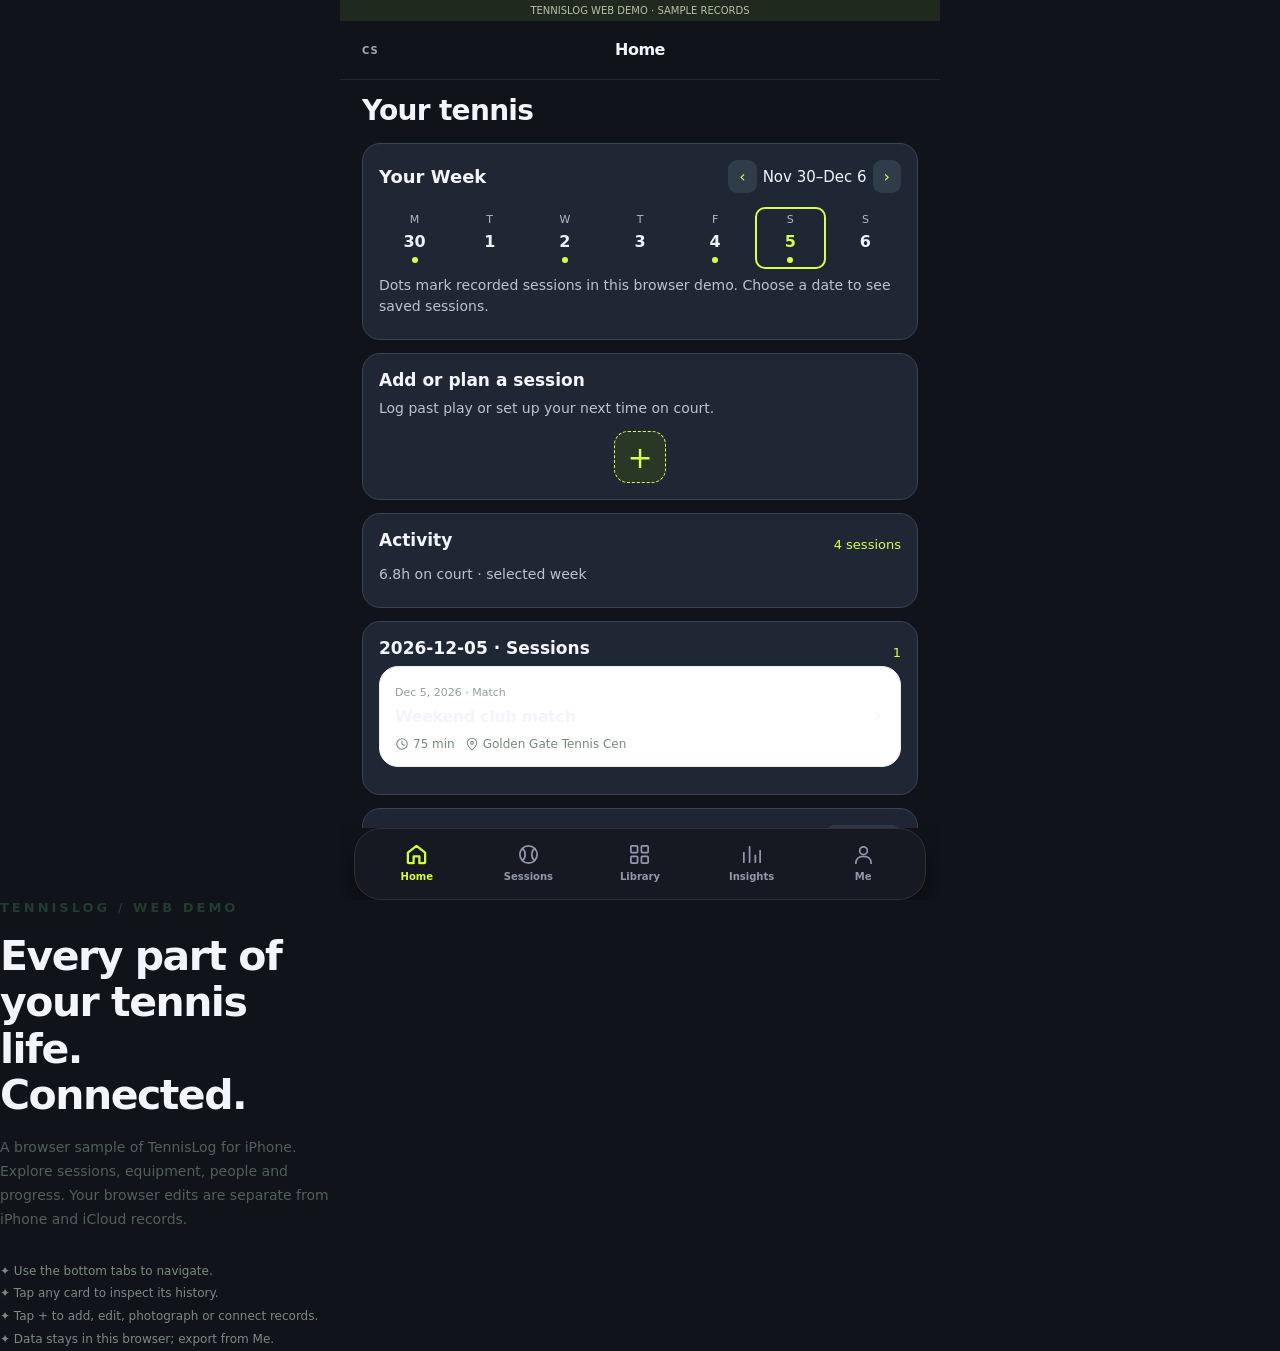
==== commit b79d6380: "Refresh website for current TennisLog iPhone flows" ====
--- a/demo/index.html
+++ b/demo/index.html
@@ -4,7 +4,7 @@
 <meta charset="utf-8">
 <meta name="viewport" content="width=device-width,initial-scale=1,viewport-fit=cover">
 <meta name="theme-color" content="#f7f8f5">
-<title>TennisLog — Interactive web demo</title>
+<title>TennisLog — Interactive web demo</title><link rel="icon" href="../icon.svg" type="image/svg+xml">
 <style>
 :root{--bg:#f7f8f5;--white:#fff;--ink:#17251d;--muted:#849087;--secondary:#617168;--line:#e7ebe5;--green:#183a2b;--lime:#d9fa75;--mint:#edf6e9;--blue:#367c60;--warn:#af6d30;--danger:#bd514a;--shadow:0 16px 46px #2135290c;--safe-bottom:env(safe-area-inset-bottom,0px);font-family:-apple-system,BlinkMacSystemFont,'SF Pro Display','SF Pro Text',Inter,system-ui,sans-serif;-webkit-font-smoothing:antialiased;font-size:15px;color:var(--ink)}
 *{box-sizing:border-box}html,body{margin:0;min-height:100%;background:#e9eeea}button,input,textarea,select{font:inherit}button{border:0;cursor:pointer}button:focus-visible,input:focus-visible,textarea:focus-visible,select:focus-visible{outline:3px solid #98cb7a;outline-offset:2px}svg{stroke:currentColor;fill:none;stroke-width:1.8;stroke-linecap:round;stroke-linejoin:round;flex-shrink:0}#stage{min-height:100vh;display:flex;align-items:center;justify-content:center;padding:20px;gap:52px}.phone{width:430px;height:min(920px,calc(100vh - 40px));min-height:620px;background:var(--bg);border:9px solid #18241d;border-radius:56px;box-shadow:0 32px 90px #14251c30,0 0 0 1px #87978b;display:flex;flex-direction:column;position:relative;overflow:hidden;flex:none}.phone:before{content:'';position:absolute;top:9px;left:50%;transform:translateX(-50%);width:110px;height:30px;background:#18241d;border-radius:28px;z-index:17}.status{height:56px;flex:none;display:flex;align-items:flex-end;padding:0 28px 10px;justify-content:space-between;font-size:13px;font-weight:750;background:var(--bg);z-index:9}.status-icons{display:flex;align-items:center;gap:5px}.status svg{width:16px;height:16px}.status .battery{width:22px;height:10px;border:1.6px solid currentColor;border-radius:3px;position:relative;margin-left:3px}.battery:before{content:'';width:15px;height:6px;background:currentColor;border-radius:1px;position:absolute;left:2px;top:1px}.battery:after{content:'';height:4px;width:2px;background:currentColor;position:absolute;right:-4px;top:2px;border-radius:0 2px 2px 0}.screen{flex:1;min-height:0;overflow-y:auto;overscroll-behavior:contain;scrollbar-width:none}.screen::-webkit-scrollbar,.overlay-content::-webkit-scrollbar{display:none}.appbar{min-height:56px;padding:7px 22px 6px;display:flex;align-items:center;justify-content:space-between;gap:8px}.appbar-title{font-weight:770;font-size:17px;letter-spacing:-.5px}.appbar-back{display:flex;align-items:center;gap:2px;background:transparent;color:var(--blue);padding:9px 0;font-size:16px;min-width:78px}.appbar-back svg{width:21px;height:21px}.appbar-actions{display:flex;align-items:center;gap:8px;min-width:72px;justify-content:flex-end}.action-round{width:36px;height:36px;border-radius:50%;background:#eaf0e9;display:grid;place-items:center;color:var(--green)}.action-round svg{width:18px;height:18px}.action-link{padding:8px 0;background:none;color:var(--blue);font-weight:650;font-size:15px}.page{padding:0 22px 24px}.page-title{font-size:34px;line-height:1.08;letter-spacing:-1.5px;font-weight:800;margin:12px 0 16px}.overline{font-size:10px;letter-spacing:1.6px;text-transform:uppercase;font-weight:800;color:#83938a}.subheading{font-size:20px;letter-spacing:-.7px;font-weight:790;margin:22px 0 12px}.small-muted{font-size:12px;color:var(--muted);line-height:1.5}.list-card{background:var(--white);border-radius:18px;overflow:hidden;box-shadow:0 2px 12px #20392b05;border:1px solid #eef1eb}.section-label{display:flex;align-items:center;justify-content:space-between;margin:24px 3px 11px}.section-label strong{font-size:19px;letter-spacing:-.5px}.see-all{background:none;font-size:13px;color:var(--blue);font-weight:690;padding:5px 0}.list-row{min-height:70px;width:100%;background:transparent;display:flex;align-items:center;gap:12px;text-align:left;padding:11px 15px;border-bottom:1px solid #eef1eb;color:var(--ink)}.list-row:last-child{border-bottom:0}.list-row:active,.category-tile:active,.quick-tile:active{background:#f3f6f1}.row-icon{display:grid;place-items:center;width:43px;height:43px;border-radius:13px;background:#eaf2e8;color:#42634c;flex:none}.row-icon svg{width:20px;height:20px}.row-icon.has-photo{background-size:cover;background-position:center}.row-icon.has-photo svg{display:none}.row-copy{min-width:0;flex:1}.row-title{font-size:14px;font-weight:720;overflow:hidden;white-space:nowrap;text-overflow:ellipsis}.row-sub{font-size:12px;color:var(--muted);margin-top:4px;overflow:hidden;white-space:nowrap;text-overflow:ellipsis}.row-trailing{text-align:right;flex:none;font-size:13px;font-weight:700}.row-trailing small{display:block;color:#9ca69e;font-weight:550;font-size:11px;margin-top:5px}.chev{color:#bac5bb;width:15px;height:15px}.hero{position:relative;background:#183c2c;color:white;padding:23px 22px 18px;border-radius:22px;overflow:hidden;min-height:195px;box-shadow:0 13px 30px #143e291c}.hero .overline{color:#a8cdad}.hero h1{font-size:30px;line-height:1.12;letter-spacing:-1.2px;margin:10px 0 7px;max-width:235px}.hero p{font-size:12px;line-height:1.5;color:#c5d9ca;margin:0;max-width:195px}.hero-ball{position:absolute;width:156px;height:156px;right:-30px;top:4px;background:#d8f578;border-radius:50%;box-shadow:0 13px 27px #091d144f;transform:rotate(-24deg);overflow:hidden}.hero-ball:after,.hero-ball:before{content:'';position:absolute;border:4px solid #91b751;border-radius:50%;width:96px;height:186px;top:-18px}.hero-ball:before{left:-65px}.hero-ball:after{right:-65px}.hero-btn{position:relative;z-index:1;display:inline-flex;align-items:center;gap:8px;border-radius:999px;background:var(--lime);padding:10px 14px;color:var(--green);font-weight:780;font-size:12px;margin-top:18px}.hero-btn svg{width:16px;height:16px}.stats-grid{display:grid;grid-template-columns:repeat(3,1fr);gap:9px;margin-top:15px}.stat-card{background:white;border-radius:17px;padding:15px 12px;border:1px solid #f0f2ed}.stat-card .label{font-size:10px;color:#87938a}.stat-card .value{font-weight:830;font-size:22px;letter-spacing:-.8px;margin:7px 0 1px}.stat-card .unit{font-size:10px;color:#87938a}.quick-grid{display:grid;grid-template-columns:repeat(4,1fr);gap:9px}.quick-tile{display:flex;flex-direction:column;gap:9px;align-items:center;justify-content:center;text-align:center;background:#fff;border:1px solid #edf0e9;border-radius:17px;padding:15px 4px 12px;min-height:96px}.quick-tile svg{width:23px;height:23px;color:var(--green)}.quick-tile span{font-size:11px;font-weight:680}.tabbar{height:75px;padding:9px 8px 16px;background:#ffffffef;border-top:1px solid #e8ece5;display:flex;justify-content:space-around;align-items:flex-start;backdrop-filter:blur(18px);flex:none;z-index:8}.tab{flex:1;color:#929d94;background:transparent;display:flex;flex-direction:column;align-items:center;gap:4px;font-size:10px;font-weight:650;padding:1px 0;min-width:0}.tab svg{width:23px;height:23px}.tab.active{color:var(--green)}.tab.active svg{stroke-width:2.5}.tablabel{line-height:1.2}.app-home-indicator{position:absolute;bottom:5px;width:120px;height:5px;border-radius:5px;background:#1b2720;left:calc(50% - 60px);z-index:12}.category-grid{display:grid;grid-template-columns:repeat(2,1fr);gap:11px}.category-tile{text-align:left;padding:17px;background:#fff;border-radius:20px;border:1px solid #eff1eb;min-height:130px;display:flex;flex-direction:column;align-items:flex-start}.category-icon{width:42px;height:42px;border-radius:13px;background:#e9f2e8;display:grid;place-items:center;color:#38604a}.category-icon svg{width:22px;height:22px}.category-tile strong{font-size:15px;margin-top:14px;letter-spacing:-.3px}.category-tile span{font-size:11px;color:var(--muted);margin-top:4px}.segmented{display:flex;gap:3px;padding:4px;border-radius:12px;background:#e9ede7;margin:0 0 15px}.segment{flex:1;padding:9px 3px;font-size:12px;font-weight:670;color:#657268;border-radius:9px;background:transparent}.segment.active{background:white;color:#142a1b;box-shadow:0 1px 5px #29423418}.search-field{width:100%;background:#e9ede8;border-radius:12px;display:flex;align-items:center;padding:0 12px;gap:8px;margin-bottom:15px;min-height:41px}.search-field svg{width:17px;height:17px;color:#89958e}.search-field input{background:none;border:0;outline:none;min-width:0;width:100%;font-size:14px}.search-field input::placeholder{color:#9aa49e}.badge{display:inline-flex;align-items:center;gap:4px;background:#edf3e9;border-radius:999px;color:#52725c;font-weight:670;font-size:10px;padding:5px 8px;white-space:nowrap}.badge.warning{color:#9b6631;background:#fbf1e1}.badge.dark{background:#daf28d;color:#284e30}.feature{background:white;border-radius:20px;border:1px solid #edf0e9;padding:17px}.feature-title{font-weight:780;font-size:16px;letter-spacing:-.4px;margin:0 0 7px}.feature-sub{font-size:12px;color:var(--muted);line-height:1.6}.progress{height:8px;border-radius:9px;background:#ebf0e9;overflow:hidden;margin-top:10px}.progress>div{height:100%;background:#99c86a;border-radius:9px}.two-stats{display:grid;grid-template-columns:1fr 1fr;gap:9px}.metric{padding:16px;background:#fff;border-radius:17px}.metric strong{font-size:23px;letter-spacing:-.7px}.metric span{display:block;color:#839088;font-size:11px;margin-top:6px}.detail-cover{height:177px;border-radius:20px;background:linear-gradient(140deg,#224634,#79a273);display:flex;align-items:center;justify-content:center;margin:7px 0 21px;position:relative;overflow:hidden}.detail-cover img{height:100%;width:100%;object-fit:cover}.detail-cover svg{width:76px;height:76px;color:#cee5b0;stroke-width:1.1}.detail-cover .corner-tag{position:absolute;bottom:12px;left:13px;background:#ffffffdb;color:#264030;font-size:11px;padding:6px 10px;border-radius:999px;font-weight:750}.detail-title{font-size:28px;font-weight:820;letter-spacing:-.9px;margin:0 0 5px}.detail-sub{font-size:13px;color:#809087;margin:0 0 20px;line-height:1.5}.detail-section{margin:20px 0}.detail-section h3{font-size:16px;letter-spacing:-.3px;margin:0 0 12px}.detail-grid{display:grid;grid-template-columns:1fr 1fr;gap:10px}.detail-field{background:white;padding:13px;border:1px solid #edf0eb;border-radius:13px;min-height:67px}.detail-field label{display:block;color:#91a095;font-size:11px;margin-bottom:7px}.detail-field strong{font-size:13px;font-weight:720;overflow-wrap:anywhere}.text-panel{border-radius:15px;padding:15px;background:white;white-space:pre-wrap;line-height:1.6;font-size:13px;color:#4e5d54;border:1px solid #edf0e9}.activity-card{padding:15px;background:white;border:1px solid #edf0e9;border-radius:19px;margin-bottom:11px;width:100%;text-align:left;color:var(--ink)}.activity-date{font-size:11px;color:#8fa093}.activity-heading{display:flex;align-items:center;justify-content:space-between;margin-top:7px}.activity-heading strong{font-size:16px;letter-spacing:-.4px}.activity-details{display:flex;gap:10px;align-items:center;color:#77897d;font-size:12px;margin-top:11px;flex-wrap:wrap}.activity-details span{display:flex;align-items:center;gap:4px}.activity-details svg{width:14px;height:14px}.tennis-score{font-size:15px;font-weight:750;color:#365842}.pill-filters{display:flex;gap:8px;overflow-x:auto;padding-bottom:11px;scrollbar-width:none;margin-right:-22px}.pill{padding:9px 13px;border-radius:999px;background:white;border:1px solid #e6eae4;white-space:nowrap;color:#7b8980;font-weight:650;font-size:12px}.pill.on{background:var(--green);color:#fff;border-color:var(--green)}.insight-bar{display:flex;align-items:center;gap:12px;margin:13px 0}.insight-bar>span{font-size:12px;width:112px;flex:none;overflow:hidden;text-overflow:ellipsis;white-space:nowrap}.insight-bar .track{height:10px;background:#eef2e9;flex:1;border-radius:10px;overflow:hidden}.insight-bar .track>div{height:100%;border-radius:10px;background:#9dc777}.insight-bar small{color:#75877a;font-size:11px;width:45px;text-align:right}.callout{background:#e6f1dd;border-radius:16px;padding:16px;color:#395a3d;font-size:12px;line-height:1.6}.callout strong{display:block;color:#26462c;font-size:14px;margin-bottom:5px}.empty{padding:34px 17px;color:#87948a;text-align:center;font-size:13px;line-height:1.6;background:white;border-radius:17px}.empty svg{height:29px;width:29px;margin-bottom:9px;color:#8aaa8f}.float-add{position:sticky;bottom:16px;margin:6px 0 0 auto;background:var(--green);color:#fff;border-radius:99px;padding:13px 17px;display:flex;gap:7px;align-items:center;font-weight:760;box-shadow:0 8px 24px #133c2470;z-index:2;font-size:13px}.float-add svg{width:17px;height:17px}.overlay{position:absolute;inset:0;z-index:22;pointer-events:none}.overlay.active{pointer-events:auto}.scrim{position:absolute;inset:0;background:#0a1b136b;backdrop-filter:blur(3px)}.sheet{position:absolute;bottom:0;left:0;right:0;background:#f9faf7;border-radius:27px 27px 0 0;max-height:94%;display:flex;flex-direction:column;overflow:hidden;box-shadow:0 -15px 45px #09231626;animation:slideup .22s ease-out}.sheet.short{max-height:80%}.sheet-handle{width:35px;height:5px;background:#cbd3cb;border-radius:4px;align-self:center;margin:9px 0 7px}.sheet-head{padding:7px 19px 13px;display:flex;align-items:center;justify-content:space-between;border-bottom:1px solid #e9ede8;flex:none}.sheet-head strong{font-size:17px;letter-spacing:-.4px}.sheet-head button{font-size:15px;color:var(--blue);background:none;padding:8px 3px;min-width:56px;text-align:left}.sheet-head button:last-child{text-align:right;font-weight:770}.overlay-content{padding:17px 20px 28px;overflow:auto;min-height:0;overscroll-behavior:contain}.sheet-footer{padding:12px 20px 23px;border-top:1px solid #e7ece6;background:#f9faf7;flex:none}.primary-btn{width:100%;border-radius:13px;padding:14px 18px;background:var(--green);color:white;font-size:15px;font-weight:730}.secondary-btn{width:100%;border-radius:13px;padding:13px;background:#eef3eb;color:var(--green);font-weight:700}.danger-btn{background:#fff3f1;color:var(--danger);padding:13px;border-radius:13px;font-weight:700;width:100%}.form-section{margin-bottom:19px}.form-title{font-size:11px;color:#7f8c81;letter-spacing:.3px;text-transform:uppercase;font-weight:780;margin:0 0 9px 3px}.form-card{border-radius:15px;background:white;overflow:hidden;border:1px solid #edf1eb}.form-row{min-height:52px;padding:11px 14px;border-bottom:1px solid #eef2ed;display:flex;align-items:center;gap:9px}.form-row:last-child{border-bottom:0}.form-row>label{color:#46584c;font-size:13px;flex:0 0 108px;line-height:1.35}.form-row input,.form-row select{min-width:0;max-width:100%;width:100%;font-size:14px;text-align:right;color:var(--ink);border:0;background:transparent;outline:none;padding:6px 0}.form-row input::placeholder,.memo-input::placeholder{color:#b0bcb2}.form-row select{direction:rtl}.form-row input[type=date],.form-row input[type=time]{color-scheme:light}.memo-input{width:100%;border:0;outline:0;background:white;resize:vertical;min-height:110px;padding:15px;border-radius:15px;font-size:14px;line-height:1.6;color:var(--ink)}.select-chips{display:flex;flex-wrap:wrap;gap:8px;background:white;padding:12px;border-radius:14px}.pick-chip{border:1px solid #e0e9de;padding:9px 12px;border-radius:999px;font-size:12px;font-weight:650;color:#728575;display:flex;gap:6px;align-items:center;cursor:pointer}.pick-chip input{position:absolute;opacity:0;pointer-events:none}.pick-chip.selected{background:#e5f4ce;color:#31593a;border-color:#aaca87}.pick-chip svg{width:14px;height:14px}.photo-add{min-height:93px;background:#fff;border:1px dashed #cbd9ca;border-radius:16px;display:flex;justify-content:center;align-items:center;flex-direction:column;gap:7px;color:#557661;font-weight:710;font-size:12px;cursor:pointer}.photo-add svg{height:24px;width:24px}.photo-strip{display:flex;gap:9px;margin:9px 0;overflow:auto}.photo-thumb{width:93px;height:93px;border-radius:14px;overflow:hidden;position:relative;flex:none}.photo-thumb img{width:100%;height:100%;object-fit:cover}.photo-thumb button{position:absolute;top:5px;right:5px;border-radius:50%;background:#17261deb;color:white;width:23px;height:23px;font-size:14px}.field-explainer{font-size:11px;color:#97a298;margin-top:7px;line-height:1.45;padding-left:4px}.toast{position:absolute;z-index:31;left:23px;right:23px;bottom:94px;text-align:center;padding:12px 14px;background:#1e392cd9;color:#fff;border-radius:12px;font-size:12px;box-shadow:0 6px 22px #1d382b4f}.action-list{display:flex;flex-direction:column;gap:10px}.action-option{display:flex;align-items:center;gap:13px;text-align:left;width:100%;background:white;padding:14px;border:1px solid #edf0eb;border-radius:15px;font-size:14px;font-weight:720;color:var(--ink)}.action-option svg{width:19px;height:19px;color:#50715a}.action-option small{display:block;color:#9cab9e;font-size:11px;font-weight:500;margin-top:3px}.timer-panel{background:var(--green);color:white;text-align:center;padding:23px;border-radius:20px}.timer-panel .clock{font-size:45px;letter-spacing:-1.5px;font-weight:800;font-variant-numeric:tabular-nums;margin:12px 0}.timer-panel button{background:var(--lime);padding:12px 21px;border-radius:99px;color:#29412d;font-weight:760}.photo-wall{display:grid;grid-template-columns:repeat(3,1fr);gap:8px}.photo-wall button{padding:0;aspect-ratio:1;border-radius:11px;overflow:hidden;background:#e5eae2}.photo-wall img{height:100%;width:100%;object-fit:cover}.photo-lightbox{position:absolute;z-index:30;background:#101914ed;inset:0;display:grid;place-items:center}.photo-lightbox img{max-width:100%;max-height:82%;object-fit:contain}.photo-lightbox button{position:absolute;top:52px;right:21px;background:#ffffff33;color:white;border-radius:99px;padding:8px;display:grid;place-items:center}.side-explainer{width:330px;color:#506158}.side-explainer .brand{font-size:13px;letter-spacing:3px;font-weight:830;color:#203d2e}.side-explainer h1{font-size:41px;line-height:1.13;letter-spacing:-1.5px;color:#203d2e;margin:18px 0}.side-explainer p{line-height:1.7;font-size:14px}.side-explainer .hint{margin-top:28px;font-size:12px;color:#7b8b7f;line-height:1.9}.separator{height:1px;background:var(--line);margin:15px 0}.mini-inline{display:flex;gap:6px;flex-wrap:wrap}.inline-note{color:#87958b;font-size:12px;line-height:1.5}.kv-inline{display:flex;align-items:center;gap:9px;font-size:12px;color:#7e9082}.kv-inline svg{width:14px;height:14px}.focus-card{background:#ecf5e5;padding:15px 16px;border-radius:17px;display:flex;gap:12px;align-items:center}.focus-card svg{height:25px;width:25px;color:#477750}.note-preview{background:white;border-radius:17px;padding:16px;border:1px solid #eef0ea;text-align:left;color:var(--ink);display:block;width:100%;margin:9px 0}.note-preview strong{font-size:14px}.note-preview p{font-size:12px;color:#78897c;line-height:1.6;margin:7px 0}.hint-row{font-size:11px;color:#849489;display:flex;align-items:center;gap:6px;margin:8px 2px}.hint-row svg{width:14px;height:14px}.toast.hidden{display:none}@keyframes slideup{from{transform:translateY(28px);opacity:.85}to{transform:translateY(0);opacity:1}}
@@ -212,9 +212,11 @@
 
 <style>
 .v12-page{padding-bottom:44px}.v12-overline{color:#d6ff6c;font-weight:800;font-size:10px;letter-spacing:1.4px}.v12-page-title{font-size:27px;font-weight:790;letter-spacing:-.7px;margin:10px 0 18px}.v12-panel,.v12-feature{background:#17251d;border:1px solid #324739;border-radius:20px;padding:16px;margin:12px 0;color:#eaf5e8}.v12-panel h3{font-size:16px;margin:0 0 13px}.v12-feature{background:linear-gradient(125deg,#1d432b,#142d22)}.v12-feature strong{font-size:17px}.v12-feature p{font-size:12px;color:#acc1ad;line-height:1.5}.v12-feature button{padding:11px;border-radius:12px;background:#d9fa75;color:#142c1f;font-weight:750;margin-top:8px}.v12-small{font-size:12px;color:#9daf9f;line-height:1.6}.v12-kpis{display:grid;grid-template-columns:repeat(3,1fr);gap:9px}.v12-kpis div{background:#192b20;border-radius:13px;padding:12px 9px}.v12-kpis b{display:block;font-size:24px;color:#e7f7df}.v12-kpis small{font-size:10px;color:#9bad9b}.v12-entry{display:flex;width:100%;gap:11px;justify-content:space-between;align-items:center;background:transparent;color:#e5f6e7;border-bottom:1px solid #34493a;text-align:left;padding:13px 0}.v12-entry:last-child{border:0}.v12-entry span{display:flex;flex-direction:column;gap:5px}.v12-entry b{font-size:13px}.v12-entry small,.v12-entry em{font-size:11px;color:#9aaf9d;font-style:normal}.v12-entry em{color:#c5df8c}.v12-bar{display:grid;grid-template-columns:108px 1fr 20px;gap:9px;align-items:center;margin:11px 0;font-size:11px}.v12-bar>div{height:9px;background:#263c2d;border-radius:9px;overflow:hidden}.v12-bar i{display:block;height:100%;background:#d9fa75;border-radius:9px}.v12-bar b{text-align:right}.v12-insights-links{display:grid;gap:9px;margin:2px 0 18px}.v12-insights-links button{background:linear-gradient(110deg,#20392a,#14271d);color:#e4f3db;text-align:left;padding:15px;border-radius:17px;border:1px solid #3b5541;display:flex;flex-direction:column;gap:5px}.v12-insights-links strong{font-size:17px}.v12-insights-links small{font-size:11px;color:#a3b6a4}.v12-collection-actions{display:grid;grid-template-columns:1fr 1fr;gap:9px;padding:0 0 17px}.v12-collection-actions button{background:#213525;color:#e4f3e7;padding:13px 10px;border:1px solid #405744;border-radius:14px;font-size:12px;font-weight:700;display:flex;align-items:center;justify-content:center;gap:5px}.v12-repeat{background:#213a27;color:#e4f4d8;border-radius:13px;border:1px solid #39573e;padding:12px 14px;display:flex;align-items:center;gap:9px;font-weight:750;margin:0 0 16px}.v12-field-block{border-top:1px solid #3b5340;padding-top:14px;margin-top:15px}.v12-field-label{font-weight:800;color:#d9fa75;margin-bottom:12px}.v12-identity{display:flex;align-items:center;justify-content:space-between;background:#203829;border:1px solid #466849;padding:14px 16px;margin-bottom:12px;border-radius:17px;gap:10px;color:#e8f4e7}.v12-identity div{display:flex;flex-direction:column;gap:5px}.v12-identity small{font-size:10px;letter-spacing:1px;color:#b4d07d}.v12-identity strong{font-size:18px}.v12-identity span{font-size:11px;color:#b6c5b5}.v12-identity button{background:#d9fa75;color:#132a1d;padding:9px 12px;border-radius:10px;font-weight:740}.v12-focus-group{display:flex;flex-wrap:wrap;gap:8px;margin-bottom:14px}.v12-focus-item input{position:absolute;opacity:0;pointer-events:none}.v12-focus-item span{display:block;color:#bccfbb;border:1px solid #435848;background:#1c2d22;padding:9px 12px;border-radius:20px;font-size:12px}.v12-focus-item input:checked+span{background:#d9fa75;color:#193321;border-color:#d9fa75;font-weight:800}.v12-session-focus{background:#1d3524;border:1px solid #456346;border-radius:16px;padding:14px;margin-bottom:15px}.v12-session-focus p{font-size:12px;color:#b9c9b8}.v12-tags{display:flex;flex-wrap:wrap;gap:6px;margin-top:8px}.v12-tags span{padding:4px 8px;border-radius:7px;background:#35533b;color:#e1f5da;font-size:10px}.v12-scroll-filters{display:flex;overflow:auto;gap:7px;padding:13px 0;scrollbar-width:none}.v12-scroll-filters button{white-space:nowrap;border-radius:18px;padding:8px 12px;background:#223529;color:#bfcec0;border:1px solid #38503c;font-size:12px}.v12-scroll-filters button.active{background:#d9fa75;color:#15301f;border-color:#d9fa75}.v12-audit-count{background:#2a4531;padding:12px;border-radius:12px;color:#e1f3cd;font-weight:700}.v12-issue{border-bottom:1px solid #3b5340;padding:10px 0}.v12-issue b,.v12-issue small{display:block}.v12-issue small{font-size:11px;color:#a9bca9;margin-top:3px}
-.v12-dropdown{width:100%;margin-top:8px;padding:12px;background:#2a4030;border:1px solid #49654e;border-radius:12px;color:#e7f5e5}.v12-match-break{display:grid;grid-template-columns:1fr 1fr;gap:10px}.v12-match-break>div{background:#25402d;border-radius:12px;padding:12px}.v12-match-break strong{display:block;font-size:26px;color:#d9fa75}.v12-match-break small{display:block;font-size:11px;color:#9eb7a4;line-height:1.4}</style><style id="public-demo-layout">html,body{background:#11141a!important;color-scheme:dark}#stage{padding:0!important;display:block!important;min-height:100dvh}.phone{width:100%!important;max-width:600px;height:100dvh!important;min-height:0!important;border:0!important;border-radius:0!important;margin:auto;box-shadow:none!important}.phone:before,.status,.app-home-indicator,#stage>.annotation,#stage>.side-notes{display:none!important}.c24-note{font-size:12px;color:#afbac5;line-height:1.6}.c24-profile{display:flex;align-items:center;gap:15px;padding:22px 16px;background:#202734;border-radius:20px;margin:12px 0 22px}.c24-avatar{width:64px;height:64px;border-radius:50%;object-fit:cover;background:#3d4c35;display:grid;place-items:center;color:#d7ff4c;font-size:28px;flex:none}.c24-section{font-size:12px;color:#b7c2cf;letter-spacing:1px;text-transform:uppercase;margin:25px 0 10px}.c24-link{display:flex;align-items:center;justify-content:space-between;min-height:52px;padding:15px 16px;width:100%;background:#202734;color:#f2f5f8;text-decoration:none;border-bottom:1px solid #36404d;text-align:left;font-size:14px}.c24-plan{display:block;width:100%;text-align:left;color:#f3f7ec;border:1px solid #4a565f;border-radius:16px;background:#232c36;padding:20px;margin:14px 0}.c24-plan.active{border:2px solid #d7ff4c}.c24-plan strong{display:block;font-size:20px;margin-top:10px}.c24-legal{display:flex;gap:18px;margin:18px 0;font-size:12px}.c24-legal a{color:#d7ff4c}.v21-simulation,.v10-play-watch,[data-action="watch"],[data-v10="watch"],[data-v10="sensor"],[data-v11="explore"],[data-v5="health"]{display:none!important}.sheet input,.sheet select,.sheet textarea{font-size:16px!important}.c24-demo-label{font-size:10px;color:#b7c3a6;text-align:center;padding:5px;background:#20291d}.tabbar{margin-bottom:0!important;padding-bottom:14px!important}</style></head>
+.v12-dropdown{width:100%;margin-top:8px;padding:12px;background:#2a4030;border:1px solid #49654e;border-radius:12px;color:#e7f5e5}.v12-match-break{display:grid;grid-template-columns:1fr 1fr;gap:10px}.v12-match-break>div{background:#25402d;border-radius:12px;padding:12px}.v12-match-break strong{display:block;font-size:26px;color:#d9fa75}.v12-match-break small{display:block;font-size:11px;color:#9eb7a4;line-height:1.4}</style><style id="public-demo-layout">html,body{background:#11141a!important;color-scheme:dark}#stage{padding:0!important;display:block!important;min-height:100dvh}.phone{width:100%!important;max-width:600px;height:100dvh!important;min-height:0!important;border:0!important;border-radius:0!important;margin:auto;box-shadow:none!important}.phone:before,.status,.app-home-indicator,#stage>.annotation,#stage>.side-notes{display:none!important}.c24-note{font-size:12px;color:#afbac5;line-height:1.6}.c24-profile{display:flex;align-items:center;gap:15px;padding:22px 16px;background:#202734;border-radius:20px;margin:12px 0 22px}.c24-avatar{width:64px;height:64px;border-radius:50%;object-fit:cover;background:#3d4c35;display:grid;place-items:center;color:#d7ff4c;font-size:28px;flex:none}.c24-section{font-size:12px;color:#b7c2cf;letter-spacing:1px;text-transform:uppercase;margin:25px 0 10px}.c24-link{display:flex;align-items:center;justify-content:space-between;min-height:52px;padding:15px 16px;width:100%;background:#202734;color:#f2f5f8;text-decoration:none;border-bottom:1px solid #36404d;text-align:left;font-size:14px}.c24-plan{display:block;width:100%;text-align:left;color:#f3f7ec;border:1px solid #4a565f;border-radius:16px;background:#232c36;padding:20px;margin:14px 0}.c24-plan.active{border:2px solid #d7ff4c}.c24-plan strong{display:block;font-size:20px;margin-top:10px}.c24-legal{display:flex;gap:18px;margin:18px 0;font-size:12px}.c24-legal a{color:#d7ff4c}.v21-simulation,.v10-play-watch,[data-action="watch"],[data-v10="watch"],[data-v10="sensor"],[data-v11="explore"],[data-v5="health"]{display:none!important}.sheet input,.sheet select,.sheet textarea{font-size:16px!important}.c24-demo-label{font-size:10px;color:#b7c3a6;text-align:center;padding:5px;background:#20291d}.tabbar{margin-bottom:0!important;padding-bottom:14px!important}</style><style id="current-home-layout">
+.c26-home{padding-bottom:32px}.c26-title{font-size:28px;letter-spacing:-.7px;margin:12px 0 16px;color:#f4f6f0}.c26-card{background:#202734;border:1px solid #394452;border-radius:18px;padding:16px;margin:0 0 13px;color:#f3f6f8}.c26-card h2{font-size:17px;margin:0 0 8px}.c26-card p{color:#b9c4cf;font-size:14px;line-height:1.5;margin:6px 0}.c26-week-head,.c26-section-head{display:flex;align-items:center;justify-content:space-between;gap:10px}.c26-week-head strong{font-size:18px}.c26-week-head button,.c26-section-head button{background:#303c4a;color:#d7ff4c;border-radius:9px;padding:7px 11px;font-size:16px}.c26-week-head>div{display:flex;align-items:center;gap:6px}.c26-weekdays{display:grid;grid-template-columns:repeat(7,1fr);gap:4px;text-align:center;margin-top:14px}.c26-day{min-width:0;min-height:62px;border-radius:10px;background:transparent;color:#ecf1f5;font-size:13px;display:flex;flex-direction:column;align-items:center;justify-content:center;gap:6px}.c26-day span{color:#aeb9c3;font-size:11px}.c26-day b{font-size:16px}.c26-day i{height:6px;width:6px;border-radius:50%;background:transparent}.c26-day.played i{background:#d7ff4c}.c26-day.selected{outline:2px solid #d7ff4c;outline-offset:-2px;color:#d7ff4c}.c26-add{display:block;width:52px;height:52px;margin:12px auto 0;border:1px dashed #d7ff4c;border-radius:14px;background:#293826;color:#d7ff4c;font-size:30px}.c26-section-head span{font-size:13px;color:#d7ff4c}.c26-card .v8-session-card,.c26-card .v14-session-card{margin:8px 0}
+</style></head>
 <body>
-<div id="stage"><div class="phone" id="phone"><div class="status"><span>9:41</span><div class="status-icons"><svg viewBox="0 0 20 20"><path d="M2 16h2V11H2zM7 16h2V8H7zM12 16h2V5h-2zM17 16h2V2h-2z" fill="currentColor" stroke="none"/></svg><svg viewBox="0 0 20 20"><path d="M2 7Q10 0 18 7M5 10q5-4 10 0M8 13q2-2 4 0"/><circle cx="10" cy="16" r=".7" fill="currentColor" stroke="none"/></svg><span class="battery"></span></div></div><main id="screen" class="screen"></main><nav id="tabbar" class="tabbar"></nav><div class="app-home-indicator"></div><div id="overlay" class="overlay"></div><div id="toast" class="toast hidden"></div></div><aside class="side-explainer"><div class="brand">TENNISLOG / iOS CONCEPT</div><h1>Every part of your tennis life. Connected.</h1><p>A native iPhone product concept presented in HTML — not a responsive website. Explore equipment lifecycles, play logs, courts, coaches, tournaments, spending and personal memories.</p><div class="hint">✦ Use the bottom tabs to navigate.<br>✦ Tap any card to inspect its history.<br>✦ Tap + to add, edit, photograph or connect records.<br>✦ Data stays in this browser; export from Profile.</div></aside></div>
+<div id="stage"><div class="phone" id="phone"><div class="status"><span>9:41</span><div class="status-icons"><svg viewBox="0 0 20 20"><path d="M2 16h2V11H2zM7 16h2V8H7zM12 16h2V5h-2zM17 16h2V2h-2z" fill="currentColor" stroke="none"/></svg><svg viewBox="0 0 20 20"><path d="M2 7Q10 0 18 7M5 10q5-4 10 0M8 13q2-2 4 0"/><circle cx="10" cy="16" r=".7" fill="currentColor" stroke="none"/></svg><span class="battery"></span></div></div><main id="screen" class="screen"></main><nav id="tabbar" class="tabbar"></nav><div class="app-home-indicator"></div><div id="overlay" class="overlay"></div><div id="toast" class="toast hidden"></div></div><aside class="side-explainer"><div class="brand">TENNISLOG / WEB DEMO</div><h1>Every part of your tennis life. Connected.</h1><p>A browser sample of TennisLog for iPhone. Explore sessions, equipment, people and progress. Your browser edits are separate from iPhone and iCloud records.</p><div class="hint">✦ Use the bottom tabs to navigate.<br>✦ Tap any card to inspect its history.<br>✦ Tap + to add, edit, photograph or connect records.<br>✦ Data stays in this browser; export from Me.</div></aside></div>
 <script>
 'use strict';
 const icons={home:'<path d="m3 10 9-7 9 7v10a1 1 0 0 1-1 1h-5v-7H9v7H4a1 1 0 0 1-1-1z"/>',play:'<circle cx="12" cy="12" r="9"/><path d="M5.5 6.1c4 2 4 9.8 0 11.8M18.5 6.1c-4 2-4 9.8 0 11.8"/>',library:'<rect x="3" y="3" width="7" height="7" rx="1"/><rect x="14" y="3" width="7" height="7" rx="1"/><rect x="3" y="14" width="7" height="7" rx="1"/><rect x="14" y="14" width="7" height="7" rx="1"/>',chart:'<path d="M4 20V10m6 10V4m6 16v-7m5 7V8"/>',user:'<circle cx="12" cy="8" r="4"/><path d="M4 21c0-4.3 3.1-7 8-7s8 2.7 8 7"/>',plus:'<path d="M12 5v14M5 12h14"/>',arrow:'<path d="m15 18-6-6 6-6"/>',chev:'<path d="m9 18 6-6-6-6"/>',calendar:'<rect x="3" y="5" width="18" height="16" rx="2"/><path d="M7 3v4m10-4v4M3 10h18"/>',clock:'<circle cx="12" cy="12" r="9"/><path d="M12 7v5l4 2"/>',pin:'<path d="M20 10c0 6-8 12-8 12S4 16 4 10a8 8 0 1 1 16 0Z"/><circle cx="12" cy="10" r="2.5"/>',racket:'<ellipse cx="10" cy="8" rx="6" ry="8" transform="rotate(27 10 8)"/><path d="M14 14l7 7M5 3l9 9M12 1L4 13M7 10l8-7"/>',people:'<circle cx="9" cy="8" r="3"/><path d="M2 20v-2c0-3 3-5 7-5s7 2 7 5v2M16 5a3 3 0 0 1 0 6m1 3c3 .4 5 2.1 5 5v1"/>',trophy:'<path d="M8 3h8v8a4 4 0 0 1-8 0V3Zm0 2H4v3a4 4 0 0 0 4 4m8-7h4v3a4 4 0 0 1-4 4M12 15v5m-4 0h8"/>',wallet:'<rect x="2" y="5" width="20" height="16" rx="2"/><path d="M2 9h20M16 15h2"/>',note:'<rect x="5" y="3" width="14" height="18" rx="2"/><path d="M8 8h8M8 12h8m-8 4h5"/>',bell:'<path d="M18 8a6 6 0 0 0-12 0c0 8-3 8-3 10h18c0-2-3-2-3-10Zm-8 13h4"/>',search:'<circle cx="10.5" cy="10.5" r="6.5"/><path d="m16 16 5 5"/>',camera:'<path d="M3 7h4l2-3h6l2 3h4v13H3z"/><circle cx="12" cy="13" r="4"/>',gear:'<circle cx="12" cy="12" r="3"/><path d="M19 12a7 7 0 0 0-.1-1.3l2-1.6-2-3.5-2.4 1a8 8 0 0 0-2.3-1.3L14 2h-4l-.3 3.3a8 8 0 0 0-2.3 1.3l-2.4-1-2 3.5 2 1.6A9 9 0 0 0 5 12l-2 1.6 2 3.5 2.4-1a8 8 0 0 0 2.3 1.3L10 22h4l.3-4.6a8 8 0 0 0 2.3-1.3l2.4 1 2-3.5-2-1.6c.1-.4.1-.8 0-1.2Z"/>',activity:'<path d="M2 12h4l3-8 5 16 3-8h5"/>',image:'<rect x="3" y="3" width="18" height="18" rx="2"/><circle cx="8" cy="8" r="1.5"/><path d="m3 18 6-6 4 4 3-3 5 5"/>',check:'<path d="m4 12 5 5L20 6"/>',edit:'<path d="M4 20h4l12-12-4-4L4 16zM13 7l4 4"/>',trash:'<path d="M4 6h16M9 6V4h6v2M7 6l1 15h8l1-15M10 10v7m4-7v7"/>',download:'<path d="M12 3v12m-5-5 5 5 5-5M4 19v2h16v-2"/>',upload:'<path d="M12 16V4m-5 5 5-5 5 5M4 18v3h16v-3"/>',settings:'<circle cx="12" cy="12" r="3"/><path d="M20 12h2m-20 0h2m8-10v2m0 16v2m-7-5-2 2m16-16-2 2M5 5 3 3m16 16 2 2"/>',link:'<path d="M10 14a5 5 0 0 0 7.1 0l2-2a5 5 0 0 0-7.1-7.1l-2 2m4 3a5 5 0 0 0-7.1 0l-2 2a5 5 0 0 0 7.1 7.1l2-2"/>',star:'<path d="m12 2 3.1 6.3 6.9 1-5 4.9 1.2 6.8-6.2-3.3L5.8 21 7 14.2 2 9.3l6.9-1z"/>',close:'<path d="M5 5l14 14M19 5 5 19"/>',refresh:'<path d="M20 7v5h-5M4 17v-5h5M5 9A8 8 0 0 1 19 8m0 7A8 8 0 0 1 5 16"/>',heart:'<path d="M20.8 5.9c-2.5-2.5-5.5-.6-8.8 2-3.3-2.6-6.3-4.5-8.8-2-4.6 4.6 2.6 10 8.8 15.1 6.2-5.1 13.4-10.5 8.8-15.1Z"/>',sun:'<circle cx="12" cy="12" r="4"/><path d="M12 2v3m0 14v3M2 12h3m14 0h3M5 5l2 2m10 10 2 2m0-14-2 2M7 17l-2 2"/>',filter:'<path d="M4 6h16m-13 6h10m-7 6h4"/>',more:'<circle cx="5" cy="12" r="1"/><circle cx="12" cy="12" r="1"/><circle cx="19" cy="12" r="1"/>',arrowup:'<path d="M12 20V4m-6 6 6-6 6 6"/>'};
@@ -1973,9 +1975,9 @@
  Overgrip:['Replace overgrip','Use grip stock','Add stock','Retire gear'],
  Accessory:['Replace accessory','Use grip stock','Add stock','Retire gear'],
  Shoes:['Inspect condition','Clean shoes','Repair','Retire gear'],
- Bag:['Inspect condition','Repair','Retire gear']
-};
-const v7ServiceActions=(g)=>v7MaintenanceKinds[g.type]||['Inspect condition','Repair','Retire gear'];
+ Bag:['Repair','Retire gear']
+};
+const v7ServiceActions=(g)=>v7MaintenanceKinds[g.type]||['Repair','Retire gear'];
 const v7ServiceFields=(kind,g,old={})=>{
  const input=(title,name,value='',type='text',placeholder='')=>row(title,name,value,type,placeholder);
  const qty=input('Quantity','units',old.units??1,'number');
@@ -2788,12 +2790,12 @@
 function v10WearModel(g){const stats=usageStats(g.id),limits=v10GearLimit(g),useCount=g.type==='Balls'?canStats(g.id).uses:stats.uses,usedHours=g.type==='Balls'?canStats(g.id).hours:stats.hours;
  const pctHours=limits.hrs>0?usedHours/limits.hrs*100:0,pctUses=limits.uses>0?useCount/limits.uses*100:0,pct=Math.min(100,Math.max(pctHours,pctUses));const checks=(g.history||[]).filter(h=>h.kind==='Condition check').sort((a,b)=>String(a.date).localeCompare(String(b.date)));
  return {hours:usedHours,uses:useCount,limits,pct,checks,latest:checks.at(-1),status:g.type==='Balls'?canStats(g.id).status:currentGearStatus(g),remainingHours:limits.hrs>0?Math.max(0,limits.hrs-usedHours):null,remainingUses:limits.uses>0?Math.max(0,limits.uses-useCount):null};}
-function v10WearCard(g){const w=v10WearModel(g),points=w.checks.map(h=>Number(h.conditionScore)).filter(v=>Number.isFinite(v)&&v>=0&&v<=10);const path=points.length>1?points.map((p,i)=>`${i?'L':'M'} ${15+i*270/(points.length-1)} ${112-p*9}`).join(' '):'';
+function v10WearCard(g){if(!['Racket','Strings','Shoes'].includes(g.type))return '';const w=v10WearModel(g),points=w.checks.map(h=>Number(h.conditionScore)).filter(v=>Number.isFinite(v)&&v>=0&&v<=10);const path=points.length>1?points.map((p,i)=>`${i?'L':'M'} ${15+i*270/(points.length-1)} ${112-p*9}`).join(' '):'';
  return `<section class="v10-panel v10-wear" id="v10-wear"><div class="v10-panel-h"><span class="v10-eyebrow">EQUIPMENT HEALTH</span><strong>Wear & maintenance</strong><button data-v10="inspect" data-id="${E(g.id)}">+ Inspect</button></div><div class="v10-wear-grid"><div><small>Used</small><b>${w.hours.toFixed(1)}h</b></div><div><small>Sessions</small><b>${w.uses}</b></div><div><small>Status</small><b>${E(w.status)}</b></div></div>${w.limits.hrs||w.limits.uses?`<div class="v10-wear-track"><span style="width:${w.pct.toFixed(0)}%"></span></div><p class="v10-note">${w.limits.hrs?`${w.limits.hrs}h limit · ${w.remainingHours.toFixed(1)}h remaining`:'No hourly limit'}${w.limits.uses?` · ${w.limits.uses} uses limit`:''} · Usage-based threshold, not a physical wear measurement.</p>`:'<p class="v10-note">No maintenance threshold set. Set a limit in Edit Gear to enable a wear alert.</p>'}${points.length?`<div class="v10-condition"><strong>Condition checks</strong>${path?`<svg viewBox="0 0 300 128" preserveAspectRatio="none" aria-label="Self-rated condition trend"><path d="${path}" fill="none" stroke="#d5ff68" stroke-width="3" stroke-linecap="round"/></svg>`:`<div>${points[0]}/10 recorded</div>`}<small>${points.length} user-rated inspection${points.length===1?'':'s'} · Latest ${points.at(-1)}/10</small></div>`:''}<button data-v10="wear-details" data-id="${E(g.id)}" class="v10-inline-action">Maintenance thresholds and inspection log →</button></section>`;
 }
-function v10InspectSheet(id){const g=find('gear',id);if(!g)return;sheet={mode:'v10-inspect',id};document.getElementById('overlay').className='overlay active';document.getElementById('overlay').innerHTML=`<div class="scrim" data-action="close-sheet"></div><div class="sheet"><div class="sheet-handle"></div><div class="sheet-head"><button data-action="close-sheet">Cancel</button><strong>Condition inspection</strong><button data-v10="save-inspection">Save</button></div><div class="overlay-content"><form id="v10-inspection-form">${formSection('Inspection',row('Date','date',now(),'date')+choice('Condition (self-rated)','conditionScore',Array.from({length:11},(_,i)=>[i,`${i}/10`]),'8',false)+row('Measured tension (optional)','measuredTension','','number')+`<div class="form-row"><label>Notes</label><textarea name="notes" rows="5" placeholder="String feel, grip condition, shoe traction, ball bounce…"></textarea></div>`)}</form><p class="v10-note">Your rating is subjective; no motion-sensor wear measurement is inferred.</p></div><div class="sheet-footer"><button class="primary-btn" data-v10="save-inspection">Save inspection</button></div></div>`;}
-function v10SaveInspect(){const form=document.getElementById('v10-inspection-form'),g=find('gear',sheet?.id);if(!g||!form)return;const fd=new FormData(form);g.history=g.history||[];g.history.push({id:uid(),date:String(fd.get('date')||now()),kind:'Condition check',conditionScore:Number(fd.get('conditionScore')),measuredTension:String(fd.get('measuredTension')||''),notes:String(fd.get('notes')||''),cost:0});persist();closeSheet();render();toast('Condition inspection saved to History');}
-function v10WearDetails(id){const g=find('gear',id);if(!g)return;const m=v10WearModel(g);sheet={mode:'v10-wear',id};document.getElementById('overlay').className='overlay active';document.getElementById('overlay').innerHTML=`<div class="scrim" data-action="close-sheet"></div><div class="sheet"><div class="sheet-handle"></div><div class="sheet-head"><button data-action="close-sheet">Done</button><strong>Wear thresholds</strong><span></span></div><div class="overlay-content"><div class="v10-panel">${E(g.name)} · ${m.hours.toFixed(1)}h logged · ${m.uses} uses</div><form id="v10-limits-form">${formSection('Personal limits',row('Alert / retirement after hours','hours',m.limits.hrs||'','number')+row('Alert / retirement after uses','uses',m.limits.uses||'','number'))}</form><div class="v10-note">Ball cans may auto-retire at a user-defined limit; other gear raises maintenance alerts. Usage history is retained.</div><div class="v10-panel">${m.checks.map(c=>`<div class="v10-check-item"><b>${E(c.date)} · ${c.conditionScore}/10</b><span>${E(c.notes||'Inspection')}</span></div>`).join('')||'No inspections yet.'}</div></div><div class="sheet-footer"><button class="primary-btn" data-v10="save-limits">Save limits</button></div></div>`;}
+function v10InspectSheet(id){const g=find('gear',id);if(!g||!['Racket','Strings','Shoes'].includes(g.type))return;sheet={mode:'v10-inspect',id};document.getElementById('overlay').className='overlay active';document.getElementById('overlay').innerHTML=`<div class="scrim" data-action="close-sheet"></div><div class="sheet"><div class="sheet-handle"></div><div class="sheet-head"><button data-action="close-sheet">Cancel</button><strong>Condition inspection</strong><button data-v10="save-inspection">Save</button></div><div class="overlay-content"><form id="v10-inspection-form">${formSection('Inspection',row('Date','date',now(),'date')+choice('Condition (self-rated)','conditionScore',Array.from({length:11},(_,i)=>[i,`${i}/10`]),'8',false)+row('Measured tension (optional)','measuredTension','','number')+`<div class="form-row"><label>Notes</label><textarea name="notes" rows="5" placeholder="String feel, grip condition, shoe traction, shoe wear…"></textarea></div>`)}</form><p class="v10-note">Your rating is subjective; no motion-sensor wear measurement is inferred.</p></div><div class="sheet-footer"><button class="primary-btn" data-v10="save-inspection">Save inspection</button></div></div>`;}
+function v10SaveInspect(){const form=document.getElementById('v10-inspection-form'),g=find('gear',sheet?.id);if(!g||!form||!['Racket','Strings','Shoes'].includes(g.type))return;const fd=new FormData(form);g.history=g.history||[];g.history.push({id:uid(),date:String(fd.get('date')||now()),kind:'Condition check',conditionScore:Number(fd.get('conditionScore')),measuredTension:String(fd.get('measuredTension')||''),notes:String(fd.get('notes')||''),cost:0});persist();closeSheet();render();toast('Condition inspection saved to History');}
+function v10WearDetails(id){const g=find('gear',id);if(!g||!['Racket','Strings','Shoes'].includes(g.type))return;const m=v10WearModel(g);sheet={mode:'v10-wear',id};document.getElementById('overlay').className='overlay active';document.getElementById('overlay').innerHTML=`<div class="scrim" data-action="close-sheet"></div><div class="sheet"><div class="sheet-handle"></div><div class="sheet-head"><button data-action="close-sheet">Done</button><strong>Wear thresholds</strong><span></span></div><div class="overlay-content"><div class="v10-panel">${E(g.name)} · ${m.hours.toFixed(1)}h logged · ${m.uses} uses</div><form id="v10-limits-form">${formSection('Personal limits',row('Alert / retirement after hours','hours',m.limits.hrs||'','number')+row('Alert / retirement after uses','uses',m.limits.uses||'','number'))}</form><div class="v10-note">Ball cans may auto-retire at a user-defined limit; other gear raises maintenance alerts. Usage history is retained.</div><div class="v10-panel">${m.checks.map(c=>`<div class="v10-check-item"><b>${E(c.date)} · ${c.conditionScore}/10</b><span>${E(c.notes||'Inspection')}</span></div>`).join('')||'No inspections yet.'}</div></div><div class="sheet-footer"><button class="primary-btn" data-v10="save-limits">Save limits</button></div></div>`;}
 function v10SaveLimits(){const g=find('gear',sheet?.id),f=document.getElementById('v10-limits-form');if(!g||!f)return;const fd=new FormData(f);const h=Math.max(0,+fd.get('hours')||0),u=Math.max(0,Math.floor(+fd.get('uses')||0));if(g.type==='Balls'){g.retireHours=h;g.retireUses=u;}else{g.maxHours=h;g.maxUses=u;if(g.type==='Overgrip'||g.type==='Accessory')g.retireHours=h;}persist();closeSheet();render();toast('Personal maintenance limits saved');}
 
 // Compare only like-for-like observations, with explicitly displayed denominators and missing data.
@@ -3015,7 +3017,7 @@
  return head('Watch')+`<div class="page v11-page">${v11Title('Tennis workout','Hands-free by default')}<div class="v11-watch-demo"><small>APPLE WATCH · CONCEPT</small><div class="v11-watch-clock">${v11ActiveWorkout?`${String(Math.floor(mins/60)).padStart(2,'0')}:${String(mins%60).padStart(2,'0')}`:'00:00'}</div><strong>${v11ActiveWorkout?'Recording demo':'Ready to record'}</strong><div class="v11-watch-indicators"><span>Heart rate<br><b>—</b></span><span>Distance<br><b>—</b></span><span>Stroke events<br><b>—</b></span></div><small>No actual sensors connected in HTML.</small></div>${v11ActiveWorkout?`<button data-v11="finish" class="v11-bottom-cta">Finish & review session</button>`:`<button data-v11="start" class="v11-bottom-cta">Start demo workout</button>`}<section class="v11-panel"><div class="v11-section-head"><strong>Optional scorekeeping</strong><small>Manual · between points</small></div><p class="v11-muted">Recording should never require tapping after each rally. Manual point scoring is optional for those who want it.</p><button class="v11-secondary" data-v11="score">Try point-by-point scoring →</button></section></div>`;
 }
 const v11OriginalWearCard=v10WearCard;
-v10WearCard=function(g){const old=v11OriginalWearCard(g),checks=v10WearModel(g).checks,score=checks.length?Number(checks.at(-1).conditionScore):null,threshold=Number(g.conditionAlertAt||0),flag=threshold>0&&score!==null&&score<=threshold;
+v10WearCard=function(g){if(!['Racket','Strings','Shoes'].includes(g.type))return '';const old=v11OriginalWearCard(g),checks=v10WearModel(g).checks,score=checks.length?Number(checks.at(-1).conditionScore):null,threshold=Number(g.conditionAlertAt||0),flag=threshold>0&&score!==null&&score<=threshold;
  return old.replace('</section>',`${flag?`<div class="v11-alert">Inspection alert: last condition score ${score}/10 is at or below your ${threshold}/10 threshold. Review the equipment before next use.</div>`:''}${g.reviewEveryUses?`<p class="v11-muted">Inspection cadence: every ${E(g.reviewEveryUses)} recorded sessions · checks remain manual.</p>`:''}</section>`);
 }
 const v11OriginalGearFields=gearDetailFields;
@@ -5907,7 +5909,7 @@
 function validSets(sets,rule){
  const max=rule==='Best of 5'?5:['One set','Match tiebreak'].includes(rule)?1:3;
  if(sets.length>max)return 'Too many sets for this format';
- if(sets.some(s=>![s.us,s.them].every(n=>Number.isInteger(n)&&n>=0&&n<=30)))return 'Set scores must be whole numbers';
+ if(sets.some(s=>![s.us,s.them].every(n=>Number.isSafeInteger(n)&&n>=0)))return 'Set scores must be whole numbers';
  if(sets.some(s=>s.us===s.them))return 'A completed set must have a winner';
  if(sets.some(s=>{
    const hi=Math.max(s.us,s.them),lo=Math.min(s.us,s.them);
@@ -6129,7 +6131,7 @@
  <details class="v22-more"><summary>People, format & gear changes</summary>
  ${v22Pick('format','Format',[['Singles','Singles'],['Doubles','Doubles'],['Group','Group practice']],seg?.format||'Singles')}
  ${v22Pick('opponentId','Opponent',v22Options(players),seg?.opponentIds?.[0]||last?.opponentIds?.[0]||'')}
- ${v22Pick('opponentId2','Second opponent',v22Options(players),'')}
+ ${v22Pick('opponentId2','Second opponent',v22Options(players),seg?.opponentIds?.[1]||last?.opponentIds?.[1]||'')}
   ${v22Pick('partnerId','Partner',v22Options(players,'No partner'),seg?.partnerIds?.[0]||last?.partnerIds?.[0]||'')}
  ${v22Pick('coachId','Coach',v22Options(coaches,'No coach selected'),seg?.coachIds?.[0]||last?.coachIds?.[0]||'')}
  ${v22Pick('ballId','Ball can 1', [['','No can recorded'],...balls.map(g=>[g.id,`${g.inventoryCode||g.name} · ${g.brand||''} · ${canStats(g.id).uses} uses`])],'')}
@@ -6161,7 +6163,7 @@
  const form=root.getElementById('v21-quick-form');if(!form)return null;const fd=new FormData(form);
  const kind=String(fd.get('kind')||'Practice'),date=String(fd.get('date')||''),name=String(fd.get('name')||'').trim(),startTime=String(fd.get('startTime')||''),endTime=String(fd.get('endTime')||'');
  const minutes=v22TimeMinutes(startTime,endTime);
- if(!date||!startTime||!endTime||minutes<1||minutes>600){toast('Enter a title, date and valid start/end times (1–600 minutes)');return null;}
+ if(!date||!startTime||!endTime||minutes<1||minutes>600){toast('Enter a date and valid start/end times (1–600 minutes)');return null;}
  const rules=String(fd.get('scoreRule')||'Best of 3'),max=rules==='Best of 5'?5:['One set','Match tiebreak'].includes(rules)?1:3,sets=[];
  if(kind==='Match')for(let i=1;i<=max;i++){const a=String(fd.get('us'+i)||'').trim(),b=String(fd.get('them'+i)||'').trim();if(!a&&!b)continue;if(a===''||b===''){toast(`Set ${i}: enter both scores or leave both blank`);return null;}if(!/^\d+$/.test(a)||!/^\d+$/.test(b)){toast('Set scores must be whole numbers');return null;}sets.push({id:uid(),us:Number(a),them:Number(b),games:[]});}
  const invalid=kind==='Match'?validSets(sets,rules):'';if(invalid){toast(invalid);return null;}
@@ -6266,7 +6268,11 @@
  const after=targets.map(g=>({id:g.id,name:g.name,stock:Number(stock(g)),ledger:Number(ledger(g).balance)}));for(let i=0;i<targets.length;i++){checks++;if(Math.abs(after[i].stock-baseline[i].stock)>.01||Math.abs(after[i].ledger-baseline[i].ledger)>.01)failures.push({gear:targets[i].name,restore:'baseline mismatch',before:baseline[i],after:after[i]});}
  window.tennislogV23StressResult={checks,failures,temporaryTransactions:txids.length,baseline,after,testedAt:new Date().toISOString()};persist();render();toast(failures.length?`Inventory stress test found ${failures.length} issue(s)`:`Inventory stress test passed · ${checks}/${checks} checks`);
 }
-function v22OpenSessionChooser(){sheet={mode:'v22-composer'};root.getElementById('overlay').className='overlay active';root.getElementById('overlay').innerHTML=`<div class="scrim" data-action="close-sheet"></div><div class="sheet short"><div class="sheet-handle"></div><div class="sheet-head"><button data-action="close-sheet">Cancel</button><strong>Log tennis</strong><span></span></div><div class="overlay-content"><div class="v21-intro"><strong>Choose how much to record</strong><span>Quick capture for a normal session; use the full editor for multiple blocks, detailed set lineups or photos.</span></div><div class="action-list"><button type="button" class="action-option" data-v22="composer-quick">${ico('zap',20)}<span>Quick log<small>Start/end, score, gear and a short review</small></span></button><button type="button" class="action-option" data-v22="composer-detailed">${ico('notebook',20)}<span>Full session editor<small>Multiple blocks, changing partners and photos</small></span></button><button type="button" class="action-option" data-v22="repeat-last">${ico('refresh',20)}<span>Repeat last setup<small>Copies people, court and gear; clears score and consumables</small></span></button><button type="button" class="action-option" data-v22="composer-schedule">${ico('calendar',20)}<span>Schedule a session<small>Plan a future lesson or personal practice</small></span></button></div></div></div>`;}
+function v22OpenSessionChooser(){
+ sheet={mode:'v22-composer'};
+ root.getElementById('overlay').className='overlay active';
+ root.getElementById('overlay').innerHTML=`<div class="scrim" data-action="close-sheet"></div><div class="sheet short"><div class="sheet-handle"></div><div class="sheet-head"><button data-action="close-sheet">Cancel</button><strong>Add or plan a session</strong><span></span></div><div class="overlay-content"><div class="v21-intro"><strong>One entry point</strong><span>Choose whether to log play or schedule it. The native app uses a shared form with the relevant steps for each.</span></div><div class="action-list"><button type="button" class="action-option" data-v22="composer-detailed">${ico('notebook',20)}<span>Log session<small>Activity, time, score when applicable, equipment and notes</small></span></button><button type="button" class="action-option" data-v22="composer-schedule">${ico('calendar',20)}<span>Schedule session<small>Plan future court time and confirm after play</small></span></button><button type="button" class="action-option" data-v22="repeat-last">${ico('refresh',20)}<span>Use a previous setup<small>Reuse people, court and gear without reusing scores</small></span></button></div><p class="c24-note">Browser demo data is separate from the iPhone app.</p></div></div>`;
+}
 root.addEventListener('click',e=>{const el=e.target.closest('[data-v22]');if(!el)return;const op=el.dataset.v22;e.preventDefault();e.stopImmediatePropagation();switch(op){case 'repeat-last':closeSheet();v12RepeatLast();break;case 'quick-open':openQuick21();break;case 'composer-quick':closeSheet();openQuick21();break;case 'composer-detailed':closeSheet();openEditor('sessions');break;case 'composer-schedule':closeSheet();go('schedule');break;case 'goal-new':v22OpenGoal();break;case 'drill-new':v22OpenDrill();break;case 'drill-edit':v22OpenDrill(el.dataset.id);break;case 'drill-save':v22SaveDrill();break;case 'drill-use':v22UseDrill(el.dataset.id);break;case 'drill-archive':v22ArchiveDrill(el.dataset.id);break;case 'drill-unqueue':v22UnqueueDrill();break;case 'goal-edit':v22OpenGoal(el.dataset.id);break;case 'goal-save':v22SaveGoal();break;case 'goal-remove':v22ArchiveGoal(el.dataset.id);break;case 'repeat-string':v22RepeatString(el.dataset.id);break;case 'data-check':v22OpenDataCheck();break;case 'stock-stress':v23RunInventoryStress();break;default:break;}},true);
 root.addEventListener('click',e=>{const el=e.target.closest('[data-v5="composer"][data-mode="session"]');if(!el)return;e.preventDefault();e.stopImmediatePropagation();v22OpenSessionChooser();},true);
 root.addEventListener('change',e=>{if(e.target.closest('#v21-quick-form')&&['startTime','endTime'].includes(e.target.name))v22SyncQuickDuration(e.target.name);},true);
@@ -6286,7 +6292,8 @@
  return head('Me')+`<div class="page"><div class="c24-profile"><div class="c24-avatar">${p.photo?`<img src="${safe(p.photo)}" alt="Your profile photo" class="c24-avatar">`:ico('user',32)}</div><div style="flex:1;min-width:0"><strong style="font-size:20px">${safe(p.name||'Your tennis profile')}</strong><p class="c24-note" style="margin:7px 0">${safe(p.club||'Your game, in your own words.')}</p><button class="see-all" data-c24="profile">Edit profile →</button></div></div>
  <div class="c24-section">My tennis</div><div class="list-card">${c24Row('My level','Dated ratings and self-assessments','data-v20="ratings"')}${c24Row('My achievements','Results, qualifications and milestones','data-c24="awards"')}</div>
  <div class="c24-section">Membership</div><div class="list-card">${c24Row('TennisLog membership','See monthly and yearly options','data-c24="membership"')}</div>
- <div class="c24-section">Data & backup</div><div class="list-card">${c24Row('Export demo backup','This browser’s records and photos','data-action="export"')}${c24Row('Restore demo backup','Restore a TennisLog web-demo JSON file','data-action="import"')}${c24Row('Check records','Inspect linked records and stock balances','data-v22="data-check"')}${c24Row('Reset demo','Return this browser demo to sample records','data-c24="reset"')}</div><p class="c24-note">Web demo records stay in this browser. They do not sync to the iPhone app, and the backup formats are currently different.</p>
+ <div class="c24-section">iPhone settings preview</div><div class="list-card">${c24Row('Sync & backup','Default-on private iCloud sync and separate Files backup','data-c24="sync-info"')}${c24Row('Language','Follow system, English or 简体中文 in the iPhone app','data-c24="language-info"')}</div>
+ <div class="c24-section">This browser demo</div><div class="list-card">${c24Row('Export demo backup','This browser’s records and photos','data-action="export"')}${c24Row('Restore demo backup','Restore a TennisLog web-demo JSON file','data-action="import"')}${c24Row('Check records','Inspect linked records and stock balances','data-v22="data-check"')}${c24Row('Reset demo','Return this browser demo to sample records','data-c24="reset"')}</div><p class="c24-note">Web demo records stay in this browser. They do not sync to the iPhone app or iCloud, and the backup formats are different.</p>
  <div class="c24-section">Help & legal</div><div class="list-card">${c24Link('Help & support','support')}${c24Link('Privacy policy','privacy')}${c24Link('Terms of use','terms')}<a class="c24-link" href="mailto:Stelyra-Astro@proton.me">Contact us ↗</a></div><p class="c24-note">TennisLog: Gear & Match Log<br>Interactive web prototype · no real purchases</p></div>`;
 };
 function c24Profile(){
@@ -6309,7 +6316,13 @@
  const a={id:String(f.get('id')||'')||uid(),title,date:String(f.get('date')||''),placement:String(f.get('placement')||'').trim(),tournamentId:String(f.get('tournamentId')||''),notes:String(f.get('notes')||'').trim()};db.myAchievements=db.myAchievements||[];const i=db.myAchievements.findIndex(x=>x.id===a.id);if(i>=0)db.myAchievements[i]=a;else db.myAchievements.push(a);persist();c24Awards();
 }
 function c24Membership(){
- c24Sheet('TennisLog membership',`<div class="v21-intro"><strong>Your whole tennis journal</strong><span>Sessions, equipment history, training and personal records.</span></div><button class="c24-plan ${c24Plan==='annual'?'active':''}" data-c24="plan-annual">Yearly · Save 17%<strong>$59.90 / year</strong><small>About $4.99 per month, billed annually</small></button><button class="c24-plan ${c24Plan==='monthly'?'active':''}" data-c24="plan-monthly">Monthly<strong>$5.99 / month</strong><small>Billed monthly</small></button><p class="c24-note"><strong>7 days free for eligible subscribers.</strong><br>Then ${c24Plan==='annual'?'$59.90 per year':'$5.99 per month'}, renewing automatically unless canceled.</p><button class="v21-main" data-c24="purchase">Preview free-trial flow</button><p class="c24-note">This is a design preview. Planned USD prices are shown; no trial or payment can start here. The iPhone release will confirm price, eligibility and subscription through Apple.</p><button class="v21-subtle" data-c24="restore">Restore purchases</button><div class="c24-legal"><a href="../terms/" target="_blank" rel="noopener">Terms of use</a><a href="../privacy/" target="_blank" rel="noopener">Privacy policy</a></div>`);
+ c24Sheet('TennisLog membership',`<div class="v21-intro"><strong>Your whole tennis journal</strong><span>Sessions, equipment history, training and personal records.</span></div><button class="c24-plan ${c24Plan==='annual'?'active':''}" data-c24="plan-annual">Yearly · Save 17%<strong>$59.99 / year</strong><small>About $5.00 per month, billed annually</small></button><button class="c24-plan ${c24Plan==='monthly'?'active':''}" data-c24="plan-monthly">Monthly<strong>$5.99 / month</strong><small>Billed monthly</small></button><p class="c24-note"><strong>${c24Plan==='annual'?'One month free':'14 days free'} for eligible first-time subscribers.</strong><br>Then ${c24Plan==='annual'?'$59.99 per year':'$5.99 per month'}, renewing automatically unless canceled. Apple determines eligibility and final local pricing.</p><button class="v21-main" data-c24="purchase">See how the trial works</button><p class="c24-note">Browser preview only. No trial, payment or restore is available here. In the iPhone app, Apple confirms the plan; saved records stay readable and exportable after access expires.</p><button class="v21-subtle" data-c24="restore">Restore purchases</button><div class="c24-legal"><a href="../terms/" target="_blank" rel="noopener">Terms of use</a><a href="../privacy/" target="_blank" rel="noopener">Privacy policy</a></div>`);
+}
+function c24SyncInfo(){
+ c24Sheet('Sync & backup on iPhone',`<div class="v21-intro"><strong>Automatic iCloud sync · On by default</strong><span>The native app keeps a local copy and merges changes through your private iCloud database when enabled.</span></div><p class="c24-note">On iPhone: Me → Sync &amp; backup. You can switch sync off or choose Sync now. The separate Manual backup section exports or imports a Files copy. The older per-device cloud backup list is no longer part of the app.</p><p class="c24-note">This is an information preview. This browser demo never opens iCloud, changes iPhone settings or merges iPhone records.</p><div class="c24-legal"><a href="../privacy/" target="_blank" rel="noopener">Privacy policy</a><a href="../support/" target="_blank" rel="noopener">Sync help</a></div>`);
+}
+function c24LanguageInfo(){
+ c24Sheet('Language on iPhone',`<div class="v21-intro"><strong>Follow system · English · 简体中文</strong><span>Choose a language in Me → Data &amp; settings → Language. The choice is saved on that iPhone.</span></div><p class="c24-note">The iPhone app changes its language immediately and keeps its dark appearance. This browser demo is currently in English and does not change the iPhone app language.</p>`);
 }
 function c24Reset(){localStorage.removeItem(KEY);location.reload();}
 root.addEventListener('click',e=>{
@@ -6324,9 +6337,11 @@
  case 'award-edit':c24Award(el.dataset.id);break;
  case 'award-save':c24SaveAward();break;
  case 'membership':c24Membership();break;
+ case 'sync-info':c24SyncInfo();break;
+ case 'language-info':c24LanguageInfo();break;
  case 'plan-annual':c24Plan='annual';c24Membership();break;
  case 'plan-monthly':c24Plan='monthly';c24Membership();break;
- case 'purchase':toast('Preview only. Apple confirmation will be required in the released app.');break;
+ case 'purchase':toast('Browser preview only. Apple confirms eligible trials in the iPhone app.');break;
  case 'restore':toast('No purchases are connected to this web demo.');break;
  case 'reset':if(confirm('Reset this TennisLog demo? Your browser-demo changes will be removed.'))c24Reset();break;
  }
@@ -6337,7 +6352,9 @@
  c24PreviousRender(reset);
  for(const el of root.querySelectorAll('[data-action="watch"],[data-v5="health"],[data-v10="watch"],[data-v10="sensor"],[data-v11="explore"],.v10-play-watch,.v21-simulation'))el.remove();
  for(const heading of root.querySelectorAll('.v7-panel-heading'))if(heading.textContent.includes('Health & devices')){const next=heading.nextElementSibling;if(next?.classList.contains('v7-link-card'))next.remove();heading.remove();}
- root.querySelectorAll('[data-tab="play"] .tablabel').forEach(el=>el.textContent='Sessions');
+ root.querySelectorAll('#tabbar [data-tab="play"]').forEach(el=>{el.setAttribute('aria-label','Sessions');el.querySelector('.tablabel').textContent='Sessions';});
+ root.querySelectorAll('#tabbar [data-tab="library"]').forEach(el=>{el.setAttribute('aria-label','Library');el.querySelector('.tablabel').textContent='Library';});
+ root.querySelectorAll('.v19-title-row h1').forEach(el=>{if(el.textContent==='Collections')el.textContent='Library';});
 };
 const c24PreviousGo=go;
 go=function(screen,type='',id=''){if(['v10-watch','v10-sensor','health','icloud'].includes(screen)){toast('This integration is not included in the iPhone-first release.');return;}c24PreviousGo(screen,type,id);};
@@ -6345,6 +6362,87 @@
 window.addEventListener('message',e=>{if(e.origin!==location.origin||e.source!==parent)return;const data=e.data;if(!data||typeof data!=='object')return;if(data.type==='tennislog-demo-tab'&&['home','play','library','insights','profile'].includes(data.tab)){closeSheet();chooseTab(data.tab);}if(data.type==='tennislog-demo-reset')c24Reset();});
 render(true);
 
+/* Keep opponent attribution consistent with native per-set lineups. */
+function c25SetWinner(set){
+ if(set.rule==='Incomplete'||set.inProgress===true||set.us===''||set.them===''||set.us==null||set.them==null)return '';
+ const a=Number(set.us),b=Number(set.them),hi=Math.max(a,b),lo=Math.min(a,b);
+ if(!Number.isInteger(a)||!Number.isInteger(b)||lo<0||a===b)return '';
+ const rule=String(set.rule||'Standard').toLowerCase();
+ const valid=rule.includes('short')?hi===4&&lo<=3:rule.includes('tie')?(hi===10&&lo<=8||hi>10&&hi-lo===2):(hi===6&&lo<=4||hi===7&&(lo===5||lo===6));
+ return valid?(a>b?'us':'them'):'';
+}
+function c25BlockOutcome(block,matchRule){
+ const needed=block.bestOf===1||matchRule==='One set'?1:block.bestOf===5||matchRule==='Best of 5'?3:2;
+ let a=0,b=0;
+ for(const set of block.sets||[]){if(a>=needed||b>=needed)return '';const winner=c25SetWinner(set);if(!winner)return '';winner==='us'?a++:b++;}
+ return a===needed?'Win':b===needed?'Loss':'';
+}
+function c25OpponentRows(sessions,opponentId){
+ const rows=[];
+ for(const session of sessions)for(const block of session.segments||[]){
+  if(!/match/i.test(block.type||'')&&!(block.sets||[]).length)continue;
+  const opponents=set=>set.opponentIds?.length?set.opponentIds:(block.opponentIds||[]);
+  const sets=block.sets||[];
+  if(!(block.opponentIds||[]).includes(opponentId)&&!sets.some(set=>opponents(set).includes(opponentId)))continue;
+  const outcome=c25BlockOutcome(block,session.matchRule);
+  rows.push({session,block,outcome,counted:!!outcome&&sets.length>0&&sets.every(set=>opponents(set).includes(opponentId))});
+ }
+ return rows.sort((a,b)=>String(b.session.date||'').localeCompare(String(a.session.date||'')));
+}
+function c25HeadToHead(session){
+ const ids=[...new Set((session.segments||[]).flatMap(block=>[...(block.opponentIds||[]),...(block.sets||[]).flatMap(set=>set.opponentIds||[])]))];
+ if(!ids.length)return '<p class="v16-history-note">Link an opponent to see your previous meetings.</p>';
+ return ids.map(id=>{
+  const person=find('people',id),rows=c25OpponentRows(db.sessions,id),wins=rows.filter(x=>x.counted&&x.outcome==='Win').length,losses=rows.filter(x=>x.counted&&x.outcome==='Loss').length;
+  return `<div class="v16-title-row"><h3>${safe(person?.name||'Opponent')}</h3><strong>${wins}–${losses}</strong></div><p class="v16-history-note">${rows.length} match blocks · ${rows.filter(x=>!x.counted).length} excluded from results</p>${rows.map(({session:s,block,counted,outcome})=>`<button class="v16-set-line" style="width:100%;text-align:left" data-action="detail" data-type="sessions" data-id="${safe(s.id)}"><strong>${safe(s.name||'Match')}</strong><div>${safe(s.date||'')} · ${(block.sets||[]).map(set=>safe(`${set.us??'–'}–${set.them??'–'}`)).join(' / ')}</div><small>${counted?safe(outcome):'Unfinished or rotating lineup · not counted'}</small></button>`).join('')}`;
+ }).join('')+'<p class="v16-history-note">An opponent must be present in every set of a completed match to count its result. Partial meetings remain visible.</p>';
+}
+const c25SessionDetail=v14SessionDetail;
+v14SessionDetail=function(session){
+ let html=c25SessionDetail(session);
+ if(!(session.segments||[]).length)return html;
+ html=html.replace(/(<section[^>]*data-v16-panel="H2H"[^>]*>)[\s\S]*?<\/section>/,(_all,start)=>start+c25HeadToHead(session)+'</section>');
+ // Open details on the overview, matching native navigation.
+ html=html.replace(/class="v16-detail-panel active"/g,'class="v16-detail-panel"').replace(/class="v16-detail-panel" data-v16-panel="Overview"/g,'class="v16-detail-panel active" data-v16-panel="Overview"');
+ html=html.replace(/(<button[^>]*data-v16-tab=")([^"]+)("[^>]*>)/g,(_all,start,tab,end)=>start+tab+end.replace(/aria-selected="[^"]*"/,`aria-selected="${tab==='Overview'}"`).replace(/class="[^"]*"/,`class="${tab==='Overview'?'active':''}"`));
+ return html;
+};
+/* The native Home begins with a Monday-based week strip and weekly activity. */
+let c26WeekOffset=0, c26SelectedDay=ymdLocal(new Date());
+function c26WeekDates(){
+ const today=new Date(), start=new Date(today.getFullYear(),today.getMonth(),today.getDate());
+ start.setDate(start.getDate()-(start.getDay()+6)%7+c26WeekOffset*7);
+ return Array.from({length:7},(_,i)=>{const date=new Date(start);date.setDate(start.getDate()+i);return date;});
+}
+function c26WeekStrip(){
+ const dates=c26WeekDates();
+ const days=dates.map(date=>{
+  const key=ymdLocal(date),played=db.sessions.some(s=>s.date===key),selected=c26SelectedDay===key;
+  return `<button class="c26-day ${played?'played':''} ${selected?'selected':''}" data-c26="day" data-date="${key}" aria-label="${key}${played?' · recorded play':''}" aria-pressed="${selected}"><span>${date.toLocaleDateString('en-US',{weekday:'narrow'})}</span><b>${date.getDate()}</b><i></i></button>`;
+ }).join('');
+ const range=`${dates[0].toLocaleDateString('en-US',{month:'short',day:'numeric'})}–${dates[6].toLocaleDateString('en-US',{month:dates[0].getMonth()===dates[6].getMonth()?undefined:'short',day:'numeric'})}`;
+ return `<section class="c26-card"><div class="c26-week-head"><strong>Your Week</strong><div><button data-c26="week" data-shift="-1" aria-label="Previous week">‹</button><span>${range}</span><button data-c26="week" data-shift="1" aria-label="Next week">›</button></div></div><div class="c26-weekdays">${days}</div><p class="c24-note">Dots mark recorded sessions in this browser demo. Choose a date to see saved sessions.</p></section>`;
+}
+home=function(){
+ const recent=[...db.sessions].sort((a,b)=>String(b.date||'').localeCompare(String(a.date||'')));
+ const daySessions=recent.filter(s=>s.date===c26SelectedDay);
+ const dates=c26WeekDates(),weekStart=ymdLocal(dates[0]),weekEnd=ymdLocal(dates[6]);
+ const week=recent.filter(s=>s.date>=weekStart&&s.date<=weekEnd);
+ return head('Home')+`<div class="page c26-home"><h1 class="c26-title">Your tennis</h1>${c26WeekStrip()}
+ <section class="c26-card"><h2>Add or plan a session</h2><p>Log past play or set up your next time on court.</p><button class="c26-add" data-c26="add" aria-label="Add or plan a session">+</button></section>
+ <section class="c26-card"><div class="c26-section-head"><h2>Activity</h2><span>${week.length} sessions</span></div><p>${(week.reduce((total,s)=>total+(Number(s.minutes)||0),0)/60).toFixed(1)}h on court · selected week</p></section>
+ <section class="c26-card"><div class="c26-section-head"><h2>${c26SelectedDay} · Sessions</h2><span>${daySessions.length}</span></div>${daySessions.length?daySessions.map(activityCard).join(''):'<p>No recorded sessions on this date.</p>'}</section>
+ <section class="c26-card"><div class="c26-section-head"><h2>Recent play</h2><button data-action="tab" data-tab="play">See all</button></div>${recent.slice(0,3).map(activityCard).join('')||'<p>No recorded sessions yet.</p>'}</section></div>`;
+};
+root.addEventListener('click',e=>{
+ const el=e.target.closest('[data-c26]');if(!el)return;
+ e.preventDefault();e.stopImmediatePropagation();
+ if(el.dataset.c26==='add')v22OpenSessionChooser();
+ if(el.dataset.c26==='week'){c26WeekOffset+=Number(el.dataset.shift);c26SelectedDay=ymdLocal(c26WeekDates()[0]);render();}
+ if(el.dataset.c26==='day'){c26SelectedDay=el.dataset.date;render();}
+},true);
+render(true);
+
 })();
 
 </script>
